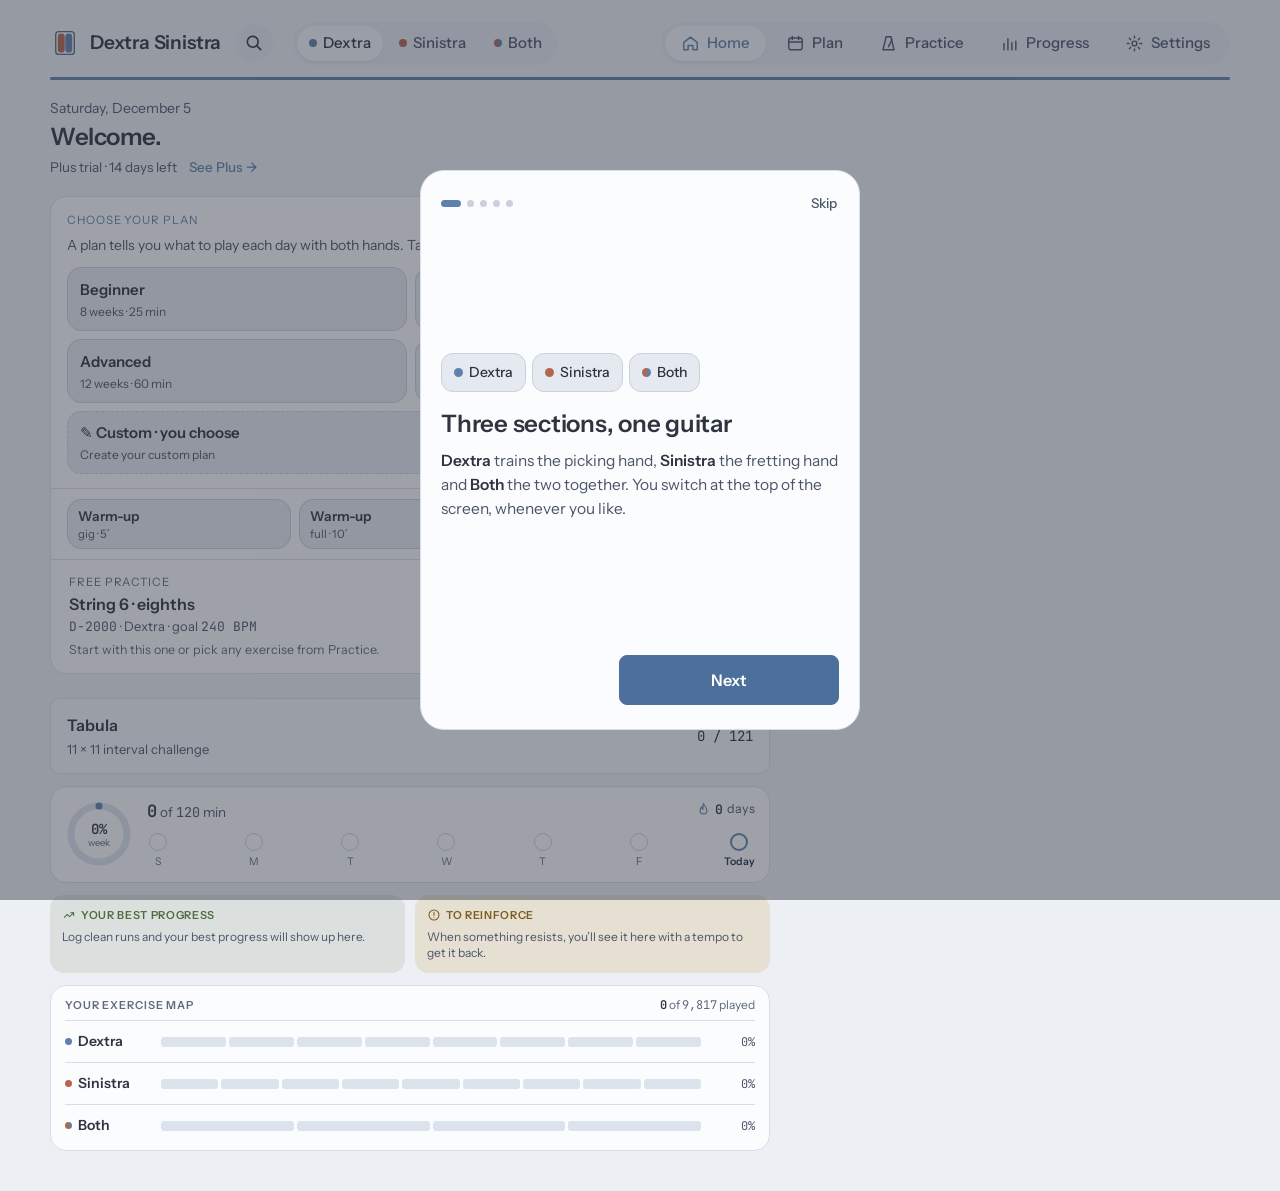
==== app/index.html @ 46e1a183 "Versión 2.7: web con portada en la raíz y la app en /app - Portada en español (/) e inglés (/en): ej" ====
<!doctype html>
<html lang="es">
<head>
<meta charset="utf-8">
<meta name="viewport" content="width=device-width,initial-scale=1,viewport-fit=cover">
<meta name="description" content="Ejercicios de mano derecha, mano izquierda y ambas manos, con metrónomo, reloj y registro de progreso.">
<meta name="theme-color" content="#ECEFF4" media="(prefers-color-scheme: light)">
<meta name="theme-color" content="#2E3440" media="(prefers-color-scheme: dark)">
<meta name="apple-mobile-web-app-capable" content="yes">
<meta name="mobile-web-app-capable" content="yes">
<meta name="apple-mobile-web-app-status-bar-style" content="default">
<meta name="apple-mobile-web-app-title" content="Dextra Sinistra">
<link rel="manifest" href="/manifest.webmanifest">
<link rel="icon" href="/icons/favicon-32.png" sizes="32x32">
<link rel="icon" href="/icons/icon.svg" type="image/svg+xml">
<link rel="apple-touch-icon" href="/icons/apple-touch-icon.png">
<script>document.documentElement.classList.add("boot");setTimeout(function(){document.documentElement.classList.remove("boot")},8000);</script>
<style>[hidden]{display:none!important}html,body{margin:0}
/* mientras arranca la app solo se ve el icono: así no aparece un instante la pantalla sin montar */
html.boot body{visibility:hidden}
html.boot::after{content:"";position:fixed;inset:0;z-index:9999;background:#ECEFF4 url(/icons/icon-192.png) center/84px no-repeat}
@media (prefers-color-scheme: dark){html.boot::after{background-color:#2E3440}}
@media (display-mode: standalone){ header.top, .standbar{padding-top:max(10px, env(safe-area-inset-top))} body{overscroll-behavior-y:none} }</style>
<script id="langgo">try{var l=JSON.parse(localStorage.getItem("dys-lang")||"null");if(l==="en"||(!l&&/^en\b/i.test(navigator.language||"")))location.replace("en.html");}catch(e){}</script>
<title>Dextra Sinistra</title>
<link rel="preconnect" href="https://fonts.googleapis.com">
<link rel="stylesheet" href="https://fonts.googleapis.com/css2?family=Instrument+Sans:wght@400;500;600&family=JetBrains+Mono:wght@400;500&display=swap" media="print" onload="this.media=&#39;all&#39;">
<style>
/* Layout: inicio con la elección del día; después biblioteca + atril de la mano elegida. Nord: el acento lo pone la mano (azul Dextra, naranja Sinistra); claro u oscuro sigue al sistema. */
:root{
  --bg:#ECEFF4; --surface:#E5E9F0; --raise:#F4F6F9; --line:#D8DEE9; --line2:#C9D1DE;
  --fg:#2E3440; --muted:#4C566A; --faint:#7A8599;
  --acc-d:#5E81AC; --acc-s:#B4664D; --accent:var(--acc-d); --frost:#88C0D0; --teal:#8FBCBB;
  --green:#7F9A6A; --yellow:#C9A54B; --red:#BF616A; --orange:#C27657; --purple:#9C7A98;
  --hl-d:rgba(94,129,172,.16); --hl-s:rgba(180,102,77,.14); --hl:var(--hl-d);
  --f-ui:"Instrument Sans", system-ui, -apple-system, "Segoe UI", sans-serif;
  --f-mono:"JetBrains Mono", ui-monospace, "SF Mono", Menlo, monospace;
  --r:10px;
}
@media (prefers-color-scheme: dark){:root:not([data-theme="light"]){
  --bg:#2E3440; --surface:#3B4252; --raise:#353C4A; --line:#434C5E; --line2:#4C566A;
  --fg:#ECEFF4; --muted:#D8DEE9; --faint:#9AA5B8;
  --acc-d:#88C0D0; --acc-s:#D08770; --accent:var(--acc-d); --frost:#88C0D0; --teal:#8FBCBB;
  --green:#A3BE8C; --yellow:#EBCB8B; --red:#BF616A; --orange:#D08770; --purple:#B48EAD;
  --hl-d:rgba(136,192,208,.16); --hl-s:rgba(208,135,112,.18); --hl:var(--hl-d); color-scheme:dark }}
:root[data-theme="dark"]{
  --bg:#2E3440; --surface:#3B4252; --raise:#353C4A; --line:#434C5E; --line2:#4C566A;
  --fg:#ECEFF4; --muted:#D8DEE9; --faint:#9AA5B8;
  --acc-d:#88C0D0; --acc-s:#D08770; --accent:var(--acc-d); --frost:#88C0D0; --teal:#8FBCBB;
  --green:#A3BE8C; --yellow:#EBCB8B; --red:#BF616A; --orange:#D08770; --purple:#B48EAD;
  --hl-d:rgba(136,192,208,.16); --hl-s:rgba(208,135,112,.18); --hl:var(--hl-d); color-scheme:dark }
body[data-hand="S"]{--accent:var(--acc-s); --hl:var(--hl-s)}

*{box-sizing:border-box}
[hidden]{display:none!important}
body{background:var(--bg);color:var(--fg);font-family:var(--f-ui);font-size:15px;line-height:1.5;padding-inline:16px;padding-block:0 40px}
button,input,select{font:inherit;color:inherit}
button{cursor:pointer}
:focus-visible{outline:2px solid var(--accent);outline-offset:2px}
.mono{font-family:var(--f-mono);font-variant-numeric:tabular-nums}
.wrap{max-width:1180px;margin:0 auto}

header.top{display:flex;align-items:center;gap:20px;padding-block:22px 18px;flex-wrap:wrap}
.brand{display:flex;align-items:baseline;gap:10px}
.brand h1{font-size:22px;font-weight:600;letter-spacing:-.01em;margin:0}
.brand span{color:var(--faint);font-size:13px}
nav.views{margin-left:auto;display:flex;gap:4px;background:var(--surface);padding:4px;border-radius:999px}
nav.views button{border:0;background:transparent;padding:6px 16px;border-radius:999px;color:var(--muted);font-weight:500}
nav.views button[aria-pressed="true"]{background:var(--raise);color:var(--fg);box-shadow:0 1px 2px rgba(46,52,64,.08)}

.grid{display:grid;grid-template-columns:minmax(0,370px) minmax(0,1fr);gap:24px;align-items:start}
@media (max-width:860px){.grid{grid-template-columns:minmax(0,1fr)}}

/* Biblioteca */
.lib{display:flex;flex-direction:column;gap:12px;min-width:0}
.branches{display:flex;flex-wrap:wrap;gap:6px}
.chip{border:1px solid var(--line);background:transparent;border-radius:999px;padding:4px 11px;font-size:13px;color:var(--muted);display:inline-flex;align-items:center;gap:6px}
.chip[aria-pressed="true"]{background:var(--fg);color:var(--bg);border-color:var(--fg)}
.dot{width:7px;height:7px;border-radius:50%;display:inline-block;flex:none}
.subs{display:flex;flex-wrap:wrap;gap:6px}
.subs .chip{font-size:12px;padding:2px 9px}
.searchrow{display:flex;gap:8px}
.searchrow input,.searchrow select{flex:1;min-width:0;background:var(--raise);border:1px solid var(--line);border-radius:8px;padding:7px 10px;font-size:14px}
.searchrow select{flex:0 0 auto}
.count{font-size:12px;color:var(--faint)}
.list{display:flex;flex-direction:column;border-top:1px solid var(--line);max-height:640px;overflow:auto}
@media (max-width:860px){.list{max-height:360px}}
.item{display:grid;grid-template-columns:10px minmax(0,1fr) auto;gap:10px;align-items:center;padding:9px 6px;border:0;border-bottom:1px solid var(--line);background:transparent;text-align:left;width:100%}
.item:hover{background:var(--surface)}
.item[aria-current="true"]{background:var(--hl)}
.item .nm{font-size:14px;font-weight:500;white-space:nowrap;overflow:hidden;text-overflow:ellipsis}
.item .meta{font-size:12px;color:var(--faint)}
.item .rt{text-align:right;font-size:12px;color:var(--faint)}
.item .rt b{display:block;color:var(--fg);font-weight:500}

/* Atril */
.stand{display:flex;flex-direction:column;gap:16px;min-width:0}
.card{background:var(--raise);border:1px solid var(--line);border-radius:var(--r);padding:20px}
.queue{display:flex;gap:6px;flex-wrap:wrap;align-items:center;font-size:12px;color:var(--muted)}
.queue .q{border:1px solid var(--line);border-radius:6px;padding:3px 8px;background:transparent;font-size:12px}
.queue .q.on{border-color:var(--accent);color:var(--fg)}
.queue .q.done{text-decoration:line-through;color:var(--faint)}
.exhead{display:flex;justify-content:space-between;gap:16px;flex-wrap:wrap}
.exhead h2{margin:0 0 2px;font-size:20px;font-weight:600;text-wrap:balance}
.eyebrow{font-size:11px;letter-spacing:.08em;text-transform:uppercase;color:var(--faint);display:flex;gap:8px;align-items:center}
.tags{display:flex;gap:6px;flex-wrap:wrap;margin-top:8px}
.tag{font-size:12px;border-radius:5px;padding:1px 7px;background:var(--surface);color:var(--muted)}
.target{text-align:right}
.target .k{font-size:11px;letter-spacing:.08em;text-transform:uppercase;color:var(--faint)}
.target .v{font-size:15px}
.tabbox{overflow-x:auto;margin-top:16px;border-top:1px solid var(--line);padding-top:12px}
.tabbox svg{display:block}
.tip{margin:14px 0 0;color:var(--muted);font-size:14px;max-width:68ch}
.legend{margin-top:8px;font-size:12px;color:var(--faint)}

.console{display:grid;grid-template-columns:minmax(0,1.3fr) minmax(0,1fr);gap:16px}
@media (max-width:620px){.console{grid-template-columns:minmax(0,1fr)}}
.bpm{display:flex;align-items:baseline;gap:8px}
.bpm .n{font-size:56px;font-weight:500;line-height:1;letter-spacing:-.03em}
.bpm .u{color:var(--faint);font-size:13px}
.nps{font-size:13px;color:var(--muted);margin-top:4px}
.steps{display:flex;gap:6px;margin-top:14px;flex-wrap:wrap}
.btn{border:1px solid var(--line2);background:var(--bg);border-radius:8px;padding:6px 12px;font-size:14px}
.btn:hover{border-color:var(--accent)}
.btn.primary{background:var(--accent);border-color:var(--accent);color:var(--bg);font-weight:600}
.btn.ghost{background:transparent}
input[type=range]{width:100%;accent-color:var(--accent);margin-top:12px}
.beats{display:flex;gap:8px;margin-top:14px}
.beats i{width:12px;height:12px;border-radius:50%;background:var(--line);transition:background .05s}
.beats i.on{background:var(--accent)}
.beats i.on.first{background:var(--orange)}
.opts{display:flex;flex-direction:column;gap:9px;font-size:14px;color:var(--muted)}
.opts label{display:flex;gap:8px;align-items:center}
.opts input[type=number]{width:56px;background:var(--bg);border:1px solid var(--line);border-radius:6px;padding:2px 6px}
.opts input[type=checkbox]{accent-color:var(--accent)}
.clock{display:flex;align-items:center;gap:16px;flex-wrap:wrap}
.clock .t{font-size:34px;letter-spacing:-.02em}
.durs{display:flex;gap:4px}
.durs button{border:1px solid var(--line);background:transparent;border-radius:6px;padding:2px 8px;font-size:13px;color:var(--muted)}
.durs button[aria-pressed="true"]{border-color:var(--accent);color:var(--fg)}
.play{display:flex;gap:10px;margin-left:auto;flex-wrap:wrap}
.play .btn{padding:9px 18px}
.bar{height:3px;background:var(--line);border-radius:2px;overflow:hidden;margin-top:12px}
.bar > div{height:100%;background:var(--accent);width:0}
.row-sep{border-top:1px solid var(--line);margin-block:16px}

/* Modal */
.modal{position:fixed;inset:0;background:rgba(46,52,64,.45);display:flex;align-items:center;justify-content:center;padding:16px;z-index:10}
.sheet{background:var(--raise);border:1px solid var(--line);border-radius:12px;padding:22px;width:100%;max-width:420px;display:flex;flex-direction:column;gap:14px}
.sheet h3{margin:0;font-size:17px}
.sheet label{font-size:13px;color:var(--muted);display:flex;flex-direction:column;gap:4px}
.sheet input[type=number],.sheet input[type=text]{background:var(--bg);border:1px solid var(--line);border-radius:8px;padding:7px 10px}
.qual{display:flex;gap:6px}
.qual button{flex:1;border:1px solid var(--line);background:transparent;border-radius:8px;padding:8px 4px;font-size:13px}
.qual button[aria-pressed="true"]{border-color:var(--accent);background:var(--hl);color:var(--fg)}
.sheet .acts{display:flex;justify-content:flex-end;gap:8px}

/* Progreso */
.stats{display:grid;grid-template-columns:repeat(4,minmax(0,1fr));gap:16px}
@media (max-width:700px){.stats{grid-template-columns:repeat(2,minmax(0,1fr))}}
.stat .k{font-size:11px;letter-spacing:.08em;text-transform:uppercase;color:var(--faint)}
.stat .v{font-size:30px;font-weight:500;letter-spacing:-.02em}
.stat .s{font-size:12px;color:var(--faint)}
.prog{display:grid;grid-template-columns:minmax(0,1.5fr) minmax(0,1fr);gap:16px;margin-top:16px}
@media (max-width:860px){.prog{grid-template-columns:minmax(0,1fr)}}
.card h3{margin:0 0 12px;font-size:14px;font-weight:600}
.branchbars{display:flex;flex-direction:column;gap:10px}
.bb{display:grid;grid-template-columns:minmax(0,190px) minmax(0,1fr) 54px;gap:10px;align-items:center;font-size:13px}
.bb .tr{height:8px;background:var(--surface);border-radius:4px;overflow:hidden}
.bb .tr div{height:100%}
table{width:100%;border-collapse:collapse;font-size:13px}
th{font-weight:500;color:var(--faint);text-align:left;font-size:11px;letter-spacing:.06em;text-transform:uppercase;padding:6px 8px;border-bottom:1px solid var(--line)}
td{padding:7px 8px;border-bottom:1px solid var(--line);vertical-align:middle}
td.num,th.num{text-align:right}
.pbar{height:5px;background:var(--surface);border-radius:3px;overflow:hidden;min-width:60px}
.pbar div{height:100%;background:var(--accent)}
.tablewrap{overflow-x:auto}
.empty{color:var(--faint);font-size:14px;padding:12px 0}
.linkbtn{border:0;background:transparent;color:var(--accent);padding:0;font-size:13px}
.del{border:0;background:transparent;color:var(--faint);font-size:12px}
.del.arm{color:var(--red)}
.qdot{display:inline-block;width:8px;height:8px;border-radius:50%;margin-right:6px}
.foot{margin-top:28px;font-size:12px;color:var(--faint)}
.tpls{display:grid;grid-template-columns:repeat(4,minmax(0,1fr));gap:14px}
@media (max-width:980px){.tpls{grid-template-columns:repeat(2,minmax(0,1fr))}}
@media (max-width:560px){.tpls{grid-template-columns:minmax(0,1fr)}}
.tpl{background:var(--raise);border:1px solid var(--line);border-radius:var(--r);padding:18px;display:flex;flex-direction:column;gap:8px}
.tpl.on{border-color:var(--accent);box-shadow:0 0 0 1px var(--accent) inset}
.tpl h3{margin:0;font-size:18px;font-weight:600}
.tpl p{margin:0;font-size:13px;color:var(--muted)}
.tpl .btn{margin-top:auto;align-self:flex-start}
.tpl .btn[disabled]{opacity:.7;cursor:default}
.planhead{display:flex;justify-content:space-between;gap:16px;flex-wrap:wrap;align-items:flex-end}
.planhead h2{margin:2px 0 0;font-size:22px;font-weight:600}
.badge{font-size:11px;letter-spacing:.06em;text-transform:uppercase;border-radius:5px;padding:2px 7px;background:var(--surface);color:var(--muted)}
.badge.deload{background:var(--hl);color:var(--fg)}
.sess{display:flex;flex-direction:column;margin-top:14px;border-top:1px solid var(--line)}
.sess .row{display:grid;grid-template-columns:10px minmax(0,1fr) auto auto;gap:12px;align-items:center;padding:8px 2px;border-bottom:1px solid var(--line);font-size:14px}
.sess .row .tm{font-size:12px;color:var(--faint);white-space:nowrap}
.acts2{display:flex;gap:8px;flex-wrap:wrap;margin-top:16px}
.rules{margin:0;padding-left:18px;color:var(--muted);font-size:14px;display:flex;flex-direction:column;gap:6px;max-width:75ch}
.phases{display:grid;grid-template-columns:repeat(3,minmax(0,1fr));gap:14px;margin-top:16px}
@media (max-width:900px){.phases{grid-template-columns:minmax(0,1fr)}}
.phase h3{margin:0;font-size:15px}
.phase .wk{font-size:12px;color:var(--faint)}
.phase p{font-size:13px;color:var(--muted);margin:6px 0 10px}
.phase .day{font-size:12px;font-weight:600;margin-top:10px;color:var(--fg)}
.phase ul{margin:4px 0 0;padding-left:16px;font-size:12px;color:var(--muted);display:flex;flex-direction:column;gap:2px}
.phase.cur{border-color:var(--accent)}
@media (prefers-reduced-motion: reduce){*{transition:none!important}}

.handline{height:3px;border-radius:2px;background:var(--acc-d);margin-top:-6px;margin-bottom:18px}
body[data-hand="S"] .handline{background:var(--acc-s)}
body[data-hand="A"] .handline{background:linear-gradient(90deg,var(--acc-s) 0 50%,var(--acc-d) 50% 100%)}
.handseg{display:flex;gap:4px;background:var(--surface);padding:4px;border-radius:999px}
.handseg button{border:0;background:transparent;padding:6px 12px;border-radius:999px;color:var(--muted);font-weight:500;display:inline-flex;align-items:center;gap:6px}
.handseg button[aria-pressed="true"]{background:var(--raise);color:var(--fg);box-shadow:0 1px 2px rgba(46,52,64,.08)}
.handseg .dot{width:8px;height:8px}
.curhand{display:flex;align-items:baseline;gap:10px;margin-bottom:12px}
.curhand b{font-size:18px;font-weight:600}
.curhand span{color:var(--faint);font-size:13px}
.tag.link{border:0;cursor:pointer;background:var(--hl);color:var(--fg);font:inherit;font-size:12px}
.tag.link:hover{outline:1px solid var(--accent)}
/* Inicio */
#home{display:flex;flex-direction:column;gap:22px;max-width:980px}
.hello h2{margin:4px 0 0;font-size:32px;font-weight:600;letter-spacing:-.02em;text-wrap:balance}
.hello .eyebrow{text-transform:none;letter-spacing:.02em;font-size:13px}
#continue{background:var(--raise);border:1px solid var(--line);border-radius:14px;padding:22px 24px;display:flex;align-items:center;justify-content:space-between;gap:20px;flex-wrap:wrap}
#continue h3{margin:4px 0 4px;font-size:20px;font-weight:600}
#continue p{margin:0;color:var(--muted);font-size:14px;max-width:60ch}
.btn.big{padding:12px 26px;font-size:16px}
.hands{display:grid;grid-template-columns:repeat(3,minmax(0,1fr));gap:16px}
@media (max-width:760px){.hands{grid-template-columns:minmax(0,1fr)}}
.handcard{border:1px solid var(--line);border-radius:14px;overflow:hidden;padding:0;background:var(--raise);text-align:left;display:flex;flex-direction:column;cursor:pointer;color:var(--fg)}
.handcard:hover{border-color:var(--line2);transform:translateY(-1px)}
.handcard .face{height:150px;display:flex;align-items:center;justify-content:center}
.handcard .face.d{background:#ECEFF4}
.handcard .face.s{background:#2E3440}
.handcard .face.a{background:linear-gradient(90deg,#2E3440 0 50%,#ECEFF4 50% 100%)}
.handcard .txt{padding:14px 16px;display:flex;flex-direction:column;gap:2px}
.handcard .txt b{font-size:19px;font-weight:600}
.handcard .txt span{font-size:13px;color:var(--muted)}
.handcard .txt .n{color:var(--faint);font-size:12px;margin-top:4px}
#homeStats{display:flex;gap:22px;flex-wrap:wrap;font-size:14px;color:var(--muted)}
#homeStats b{color:var(--fg);font-weight:500}
#homeStats i{display:inline-block;width:8px;height:8px;border-radius:50%;margin-right:4px}
.planhands{display:flex;gap:8px;flex-wrap:wrap;margin-bottom:16px}
@media (prefers-reduced-motion: reduce){.handcard:hover{transform:none}}
.exhead > div:first-child{min-width:0;flex:1 1 320px}
.eyebrow .mono{white-space:nowrap}
@media (max-width:620px){
  body{padding-bottom:calc(76px + env(safe-area-inset-bottom, 0px))}
  header.top{padding-block:14px 12px;gap:12px}
  .brand h1{font-size:19px}
  .handseg{width:100%;justify-content:space-between}
  .handseg button{flex:1;justify-content:center;padding:7px 6px}
  nav.views{position:fixed;left:0;right:0;bottom:0;margin:0;border-radius:0;z-index:5;justify-content:space-around;padding:6px 8px calc(6px + env(safe-area-inset-bottom, 0px));background:var(--surface);border-top:1px solid var(--line)}
  nav.views button{flex:1;padding:10px 4px;font-size:14px}
  .handline{margin-top:0;margin-bottom:14px}
  .hello h2{font-size:26px}
  #continue{padding:18px}
  #continue .btn.big{width:100%}
  .hands{gap:10px}
  .handcard{flex-direction:row;align-items:stretch}
  .handcard .face{height:auto;width:96px;flex:0 0 96px}
  .handcard .face svg{width:68px;height:68px}
  .handcard .txt{padding:12px 14px;justify-content:center}
  .handcard .txt b{font-size:17px}
  .exhead{flex-direction:column;gap:10px}
  .exhead > div:first-child{flex:none}
  .target{text-align:left;display:grid;grid-template-columns:auto 1fr;column-gap:12px;align-items:baseline}
  .target .k{margin-top:0!important}
  .exhead h2{font-size:19px}
  .card{padding:16px}
  .modal{align-items:flex-end;padding-bottom:calc(16px + env(safe-area-inset-bottom, 0px))}
}

/* ===== Diseño móvil (lienzo «Dextra & Sinistra · App móvil») ===== */
:root{ --card:#FBFCFD; --r2:20px }
@media (prefers-color-scheme: dark){:root:not([data-theme="light"]){ --card:#3B4252 }}
:root[data-theme="dark"]{ --card:#3B4252 }
.card{background:var(--card);border-radius:var(--r2)}
.brand{display:flex;align-items:center;gap:10px}
.brand h1{font-size:19px;font-weight:600;letter-spacing:-.01em}
.brand h1 span{font-weight:600;color:var(--fg)}
nav.views button{display:inline-flex;align-items:center;gap:7px}
nav.views svg{width:19px;height:19px;fill:none;stroke:currentColor;stroke-width:1.8;stroke-linecap:round;stroke-linejoin:round}
nav.views button[aria-pressed="true"]{color:var(--accent)}
.iconbtn{width:44px;height:44px;border-radius:22px;border:0;background:var(--surface);display:inline-flex;align-items:center;justify-content:center;flex:none;color:var(--fg)}
.iconbtn svg{width:20px;height:20px;fill:none;stroke:currentColor;stroke-width:2;stroke-linecap:round;stroke-linejoin:round}
.onlym{display:none}
.sect{font-size:12px;font-weight:500;letter-spacing:.08em;text-transform:uppercase;color:var(--muted);margin:18px 0 10px}
.foot{font-size:12px;color:var(--faint)}

/* Inicio */
#home{max-width:720px;gap:18px}
.hello .date{font-size:14px;color:var(--muted)}
.hello h2{font-size:31px}
.contcard{background:var(--card);border:1px solid var(--line);border-radius:22px;padding:20px;display:flex;flex-direction:column;gap:14px}
.contcard .row1{display:flex;justify-content:space-between;align-items:center;font-size:13px;color:var(--muted)}
.contcard .row1 b{font-weight:500;display:flex;align-items:center;gap:8px}
.contcard .row1 b i{width:8px;height:8px;border-radius:4px;background:var(--accent);display:inline-block}
.contcard h3{margin:0;font-size:24px;font-weight:600;letter-spacing:-.015em}
.contcard p{margin:2px 0 0;color:var(--muted);font-size:15px}
.wdots{display:grid;grid-template-columns:repeat(5,minmax(0,1fr));gap:8px}
.wdots div{display:flex;flex-direction:column;align-items:center;gap:6px;font-size:12px;color:var(--faint)}
.wdots span{width:30px;height:30px;border-radius:15px;background:var(--surface);display:flex;align-items:center;justify-content:center;box-sizing:border-box}
.wdots .done span{background:var(--accent)}
.wdots .done span svg{width:14px;height:14px;fill:none;stroke:var(--bg);stroke-width:3;stroke-linecap:round;stroke-linejoin:round}
.wdots .today span{border:2px solid var(--accent);background:var(--hl)}
.wdots .today{color:var(--fg);font-weight:600}
.bigbtn{height:54px;border-radius:16px;border:0;background:var(--accent);color:var(--bg);font-size:17px;font-weight:600;display:flex;align-items:center;justify-content:center;gap:10px;width:100%}
.bigbtn svg{width:16px;height:16px;fill:currentColor}
.hands{grid-template-columns:repeat(3,minmax(0,1fr));gap:10px}
.handcard{border-radius:18px;background:var(--card)}
.handcard .face{height:96px}
.handcard .face svg{width:62px;height:62px}
.handcard .txt{padding:10px 12px 12px;gap:1px}
.handcard .txt b{font-size:15px}
.handcard .txt span{font-size:12px}
.handcard .txt small{font-size:11px;color:var(--faint);margin-top:4px}
.statstrip{display:grid;grid-template-columns:repeat(3,minmax(0,1fr));background:var(--surface);border-radius:18px;padding:14px 4px}
.statstrip div{display:flex;flex-direction:column;align-items:center;gap:2px;text-align:center}
.statstrip div + div{border-left:1px solid var(--line)}
.statstrip b{font-family:var(--f-mono);font-size:20px;font-weight:500}
.statstrip span{font-size:12px;color:var(--muted)}

/* Atril */
.standbar{display:flex;align-items:center;gap:12px;min-height:44px}
.standmid{flex:1;min-width:0}
.standlabel{display:flex;align-items:center;gap:8px;font-size:14px;color:var(--muted)}
.standlabel i{width:8px;height:8px;border-radius:4px;background:var(--accent);display:inline-block}
.queue{display:flex;flex-direction:column;gap:6px}
.queue .qtop{display:flex;justify-content:space-between;gap:8px;font-size:13px;color:var(--muted)}
.queue .qtop .mono{flex:none}
.queue .segs{display:flex;gap:4px}
.queue .segs button{flex:1;height:6px;border:0;border-radius:3px;background:var(--line);padding:0}
.queue .segs button.done{background:var(--accent)}
.queue .segs button.on{background:var(--accent);opacity:.5}
.queue .qnote{font-size:13px;color:var(--fg)}
.queue .linkbtn{font-size:12px;align-self:flex-start}
.excard{display:flex;flex-direction:column;gap:10px}
.excard h2{margin:0;font-size:24px;font-weight:600;letter-spacing:-.02em;line-height:1.15;text-wrap:balance}
.excard .tabbox{margin:4px -4px 0;border-top:0;padding-top:0}
.excard .tip{margin:0}
.target2{display:flex;gap:18px;flex-wrap:wrap;font-size:13px;color:var(--muted)}
.target2 b{color:var(--fg);font-weight:500;margin-left:4px}
.legendd summary,.mset summary{cursor:pointer;font-size:13px;color:var(--muted);list-style:none;display:flex;align-items:center;gap:6px}
.legendd summary::before,.mset summary::before{content:"+";font-family:var(--f-mono);width:18px;height:18px;border-radius:9px;background:var(--surface);display:inline-flex;align-items:center;justify-content:center;font-size:12px}
.legendd[open] summary::before,.mset[open] summary::before{content:"−"}
.legendd .legend{margin-top:8px}
.console2{display:flex;flex-direction:column;gap:12px;border-radius:24px}
.bpmrow{display:flex;align-items:center;justify-content:space-between;margin:0}
.rbtn{width:56px;height:56px;border-radius:28px;border:1px solid var(--line2);background:var(--bg);font-size:24px;color:var(--fg)}
.rbtn.s{width:44px;height:44px;border-radius:22px;font-size:20px}
.rbtn:active{transform:scale(.96)}
.bpmc{display:flex;flex-direction:column;align-items:center}
.bpmc .n{font-size:72px;font-weight:500;letter-spacing:-.04em;line-height:1}
.bpmc .u{font-size:13px;color:var(--muted);margin-top:4px}
.console2 input[type=range]{margin:0}
.console2 .beats{justify-content:center;gap:12px;margin:0}
.console2 .beats i{width:14px;height:14px}
.clockrow{display:flex;justify-content:space-between;align-items:baseline;gap:10px}
.clockrow .t{font-size:22px}
.clockrow .nps{font-size:12px;color:var(--muted);margin:0;text-align:right}
.console2 .bar{margin:0;height:6px;border-radius:3px}
.console2 .durs{justify-content:center}
.actions{display:flex;align-items:center;justify-content:space-between;gap:10px}
.pill{height:48px;padding:0 18px;border-radius:24px;border:1px solid var(--line2);background:var(--bg);font-size:15px;font-weight:500;color:var(--fg);min-width:96px}
.playbig{width:76px;height:76px;border-radius:38px;border:0;background:var(--accent);display:flex;align-items:center;justify-content:center;flex:none}
.playbig svg{width:26px;height:26px;fill:var(--bg)}
.mset .opts{margin-top:10px}
.mset .jump{display:flex;align-items:center;gap:8px;margin:0}
.mset .jump span{margin-right:auto}
.mset input[type=range]{width:140px}

/* Hoja de registro */
.modal{align-items:flex-end;padding:0}
.sheet{max-width:520px;border-radius:28px 28px 0 0;padding:10px 20px calc(24px + env(safe-area-inset-bottom, 0px));gap:14px;background:var(--card)}
@media (min-width:700px){.modal{align-items:center;padding:16px}.sheet{border-radius:24px}}
.sheet .grab{width:40px;height:5px;border-radius:3px;background:var(--line2);align-self:center}
.sheet h3{font-size:24px;font-weight:600;letter-spacing:-.02em}
.msub{font-size:14px;color:var(--muted);margin-top:2px}
.sheet .qual{flex-direction:column;gap:10px}
.sheet .qual button{min-height:62px;border-radius:16px;border:1px solid var(--line);background:var(--bg);display:flex;align-items:center;gap:14px;padding:0 16px;text-align:left;color:var(--fg)}
.sheet .qual button i{width:14px;height:14px;border-radius:7px;flex:none}
.sheet .qual button span{display:flex;flex-direction:column;gap:2px}
.sheet .qual button b{font-size:16px;font-weight:600}
.sheet .qual button small{font-size:13px;color:var(--muted)}
.sheet .qual button[aria-pressed="true"]{border:2px solid var(--accent);background:var(--hl);padding:0 15px}
.bpmstep{display:flex;align-items:center;justify-content:space-between}
.bpmstep label{font-size:15px;font-weight:500;color:var(--fg)}
.bpmstep div{display:flex;align-items:center;gap:6px}
.bpmstep input{width:70px;height:44px;border:0;background:transparent;text-align:center;font-family:var(--f-mono);font-size:24px;font-weight:500;color:var(--fg)}
.mrow label,.mnote{font-size:15px;font-weight:500;color:var(--fg);display:flex;flex-direction:column;gap:6px}
.mrow label{flex-direction:row;align-items:center;justify-content:space-between}
.mrow input{width:90px;height:40px;border-radius:12px;border:1px solid var(--line2);background:var(--bg);text-align:center;font-family:var(--f-mono)}
.mnote span{color:var(--faint);font-weight:400}
.mnote input{height:48px;border-radius:14px;border:1px solid var(--line2);background:var(--bg);padding:0 14px}
.sheet .acts .btn.big{flex:1;height:52px;border-radius:16px}
.sheet .acts .btn.ghost{height:52px;border-radius:16px}

/* Plan */
.planhands .chip{height:40px;padding:0 14px;font-size:14px}
#planBody .card:first-child{border-radius:var(--r2)}
.sess{border-top:0;margin-top:12px;background:var(--bg);border-radius:16px;overflow:hidden;border:1px solid var(--line)}
.sess .row{grid-template-columns:10px minmax(0,1fr) auto 36px;padding:10px 14px;border-bottom:1px solid var(--line)}
.sess .row:last-child{border-bottom:0}
.sess .row .tm{font-size:11px;padding:2px 7px;border-radius:6px;background:var(--surface);color:var(--muted)}
.sess .row .tm.mono{background:transparent;padding:0;text-align:right;font-size:12px}
.tpl{border-radius:var(--r2);background:var(--card)}

/* Progreso */
.phead{display:flex;align-items:center;justify-content:space-between;margin-bottom:14px}
.phead h2{margin:0;font-size:28px;font-weight:600;letter-spacing:-.02em}
.chipq{font-size:13px;color:var(--muted);background:var(--surface);padding:7px 12px;border-radius:16px}
#progress > .card{margin-top:14px}
#progress > .sect + .card{margin-top:0}
.chead{display:flex;justify-content:space-between;align-items:baseline;gap:10px;flex-wrap:wrap;margin-bottom:8px}
.chead h3{margin:0}
.ckey{display:flex;gap:12px;font-size:12px;color:var(--muted)}
.ckey span{display:flex;align-items:center;gap:5px}
.ckey i{width:8px;height:8px;border-radius:2px;display:inline-block}
.goal{padding:10px 0;border-bottom:1px solid var(--line);display:flex;flex-direction:column;gap:7px}
.goal:last-child{border-bottom:0}
.goal .gt{display:flex;justify-content:space-between;gap:10px;font-size:14px}
.goal .gt > span:first-child{white-space:nowrap;overflow:hidden;text-overflow:ellipsis;min-width:0}
.goal .gt button{border:0;background:transparent;padding:0;color:var(--fg);font:inherit;cursor:pointer;text-align:left}
.goal .gt .mono{flex:none;font-size:13px}
.goal .gb{height:6px;border-radius:3px;background:var(--surface);overflow:hidden}
.goal .gb div{height:6px}

/* Móvil */
@media (max-width:860px){
  .grid{grid-template-columns:minmax(0,1fr)}
  .onlym{display:inline-flex}
  .lib{display:none}
  body.libopen .lib{display:flex}
  body.libopen .stand{display:none}
  .libhead{display:flex;align-items:center;justify-content:space-between}
  .list{max-height:none}
}
@media (max-width:760px){
  body{padding-bottom:calc(84px + env(safe-area-inset-bottom, 0px))}
  header.top{padding-block:14px 10px;gap:12px}
  .handseg{width:100%;justify-content:space-between}
  .handseg button{flex:1;justify-content:center;padding:7px 6px}
  nav.views{position:fixed;left:0;right:0;bottom:0;margin:0;border-radius:0;z-index:5;display:grid;grid-template-columns:repeat(5,minmax(0,1fr));padding:6px 4px calc(8px + env(safe-area-inset-bottom, 0px));background:var(--surface);border-top:1px solid var(--line);gap:0}
  nav.views button{flex-direction:column;gap:3px;padding:6px 2px;font-size:11px;background:transparent!important;box-shadow:none!important}
  nav.views svg{width:24px;height:24px}
  .handline{margin-top:0;margin-bottom:14px}
  .hello h2{font-size:28px}
  body.practicing header.top .brand,body.practicing header.top .handseg,body.practicing .handline{display:none}
  body.practicing header.top{padding:0;min-height:0}
  body.practicing{padding-top:12px}
  .handcard{flex-direction:column}
  .handcard .face{width:auto;height:92px}
  .card{padding:16px}
  .excard h2{font-size:22px}
}
@media (max-width:420px){ .pill{min-width:84px;padding:0 14px} }
/* especificidad sobre el CSS heredado */
#continue.contcard{flex-direction:column;align-items:stretch;justify-content:flex-start;flex-wrap:nowrap;gap:14px;padding:20px;border-radius:22px;background:var(--card)}
#continue.contcard h3{font-size:24px;margin:0}
header .brand h1 span{font-size:inherit;letter-spacing:inherit;color:var(--fg);font-weight:600}
/* Tarjetas de mano: texto centrado */
.handcard .txt{align-items:center;text-align:center}
.handcard .txt small{display:block;font-size:11px;line-height:1.35;letter-spacing:-.01em}
#home .sect{text-align:center}
#homeStats.statstrip, #stats.statstrip{display:grid;grid-template-columns:repeat(3,minmax(0,1fr));gap:0;flex-wrap:nowrap;color:var(--fg);font-size:inherit}
#homeStats.statstrip > div, #stats.statstrip > div{display:flex;flex-direction:column;align-items:center;justify-content:center;text-align:center;gap:2px;padding:0 4px}
/* Escuchar el patrón */
.listenrow{display:flex;align-items:center;gap:10px;flex-wrap:wrap;margin:10px 0 2px}
.listen{display:inline-flex;align-items:center;gap:7px;border:1px solid var(--line2);background:transparent;color:var(--fg);border-radius:999px;padding:7px 14px 7px 11px;font:inherit;font-size:14px;font-weight:500;cursor:pointer}
.listen svg{width:18px;height:18px;fill:none;stroke:var(--accent);stroke-width:1.8;stroke-linecap:round;stroke-linejoin:round}
.listen[aria-pressed="true"]{background:var(--hl);border-color:var(--accent)}
.listen:focus-visible{outline:2px solid var(--accent);outline-offset:2px}
#listenHint{color:var(--faint);font-size:12px}
.listenrow .lnote{flex-basis:100%;color:var(--faint);font-size:12px;line-height:1.35}

/* Barra inferior siempre visible: la flecha de volver sobra */
#backHome{display:none!important}
:root[data-theme="dark"]{--card:#3B4252}
:root[data-theme="light"]{color-scheme:light}
/* Ajustes */
#settings{display:flex;flex-direction:column;gap:12px;max-width:720px}
#settings[hidden]{display:none}
.setcard{display:flex;flex-direction:column;gap:0;padding:6px 16px}
.setrow{display:flex;align-items:center;justify-content:space-between;gap:14px;padding:12px 0;border-bottom:1px solid var(--line)}
.setcard > .setrow:last-child{border-bottom:0}
.setrow > div:first-child{display:flex;flex-direction:column;gap:2px;min-width:0}
.setrow b{font-weight:500;font-size:15px}
.setrow small{color:var(--faint);font-size:12.5px;line-height:1.35}
.seg{display:flex;gap:3px;background:var(--surface);padding:3px;border-radius:999px;flex:none}
.seg button{border:0;background:transparent;color:var(--muted);font:inherit;font-size:13px;padding:6px 11px;border-radius:999px;cursor:pointer}
.seg button[aria-pressed="true"]{background:var(--raise);color:var(--fg);box-shadow:0 1px 2px rgba(46,52,64,.1)}
.seg button:disabled{opacity:.45;cursor:not-allowed}
#prefDur button{padding:6px 8px}
.sw{appearance:none;-webkit-appearance:none;width:44px;height:26px;border-radius:13px;background:var(--line2);position:relative;flex:none;cursor:pointer;transition:background .15s;margin:0}
.sw::after{content:"";position:absolute;top:3px;left:3px;width:20px;height:20px;border-radius:50%;background:#fff;box-shadow:0 1px 2px rgba(46,52,64,.25);transition:transform .15s}
.sw:checked{background:var(--accent)}
.sw:checked::after{transform:translateX(18px)}
.sw:focus-visible{outline:2px solid var(--accent);outline-offset:2px}
.setp{margin:12px 0 4px;color:var(--muted);font-size:14px;line-height:1.5}
.setp.small{font-size:13px;color:var(--fg);min-height:1px;margin:6px 0}
.setbtns{display:flex;gap:8px;flex-wrap:wrap;margin:8px 0 4px}
.setbtns .btn{flex:1;text-align:center;cursor:pointer}
.btn.danger{background:transparent;color:var(--red);border:1px solid color-mix(in srgb, var(--red) 45%, transparent);margin:6px 0 12px}
.about .abouthead{display:flex;align-items:center;gap:12px;padding:12px 0 2px}
.about .abouthead svg{width:48px;height:48px;flex:none}
.about .abouthead b{font-size:17px;font-weight:600;display:block}
.about .abouthead small{color:var(--faint);font-size:12px}
details.legal{border-top:1px solid var(--line)}
.setcard details.legal:first-child{border-top:0}
details.legal summary{list-style:none;cursor:pointer;padding:13px 0;font-weight:500;font-size:15px;display:flex;justify-content:space-between;align-items:center}
details.legal summary::-webkit-details-marker{display:none}
details.legal summary::after{content:"+";color:var(--faint);font-family:var(--f-mono);font-size:16px}
details.legal[open] summary::after{content:"−"}
details.legal > div{padding:0 0 12px;color:var(--muted);font-size:14px;line-height:1.55}
details.legal p{margin:0 0 8px}
details.legal b{color:var(--fg);font-weight:500}
.todo{background:color-mix(in srgb, var(--yellow) 22%, transparent);color:var(--fg);border-radius:4px;padding:0 4px}
#settings .foot{text-align:center}
.seg button[aria-pressed="true"]{outline:1px solid var(--line2)}
body.insettings header.top .handseg, body.insettings .handline{display:none}
/* Filas de sesión del plan: tempo debajo del nombre en móvil */
@media (max-width:560px){
  .sess .row{grid-template-columns:10px minmax(0,1fr) 34px;row-gap:5px;align-items:start}
  .sess .row > .dot{margin-top:6px}
  .sess .row .tm:not(.mono){grid-column:2;grid-row:2;justify-self:start}
  .sess .row .tm.mono{grid-column:3;grid-row:1}
}
/* Anterior / siguiente */
.navbtn:disabled{opacity:.35;cursor:default}
.navbtn[hidden]{display:none!important}
.standlabel .pos{margin-left:auto;font-size:12px;color:var(--faint);flex:none}
.standlabel{min-width:0}
@keyframes swl{from{transform:translateX(28px);opacity:.4}to{transform:none;opacity:1}}
@keyframes swr{from{transform:translateX(-28px);opacity:.4}to{transform:none;opacity:1}}
.excard.swl{animation:swl .2s ease-out}
.excard.swr{animation:swr .2s ease-out}
.excard{touch-action:pan-y}
#tab{touch-action:pan-x pan-y}
.standlabel{flex-wrap:wrap;row-gap:1px;white-space:nowrap}
.standlabel .pos{flex-basis:100%;margin-left:16px}
/* Plus */
.plussheet{gap:12px}
.plushead{display:flex;align-items:center;gap:10px}
.plushead svg{width:22px;height:22px;fill:none;stroke:var(--accent);stroke-width:1.8;stroke-linecap:round;stroke-linejoin:round}
.plushead h3{margin:0;font-size:21px;font-weight:600}
.plusben{margin:0;padding:0 0 0 18px;display:flex;flex-direction:column;gap:6px;font-size:15px;color:var(--fg)}
.plusben li.free{color:var(--muted);font-size:14px;list-style:none;margin-left:-18px;padding-top:4px;border-top:1px solid var(--line)}
.plusbuy{display:grid;grid-template-columns:1fr 1fr;gap:8px}
.plusbuy .btn{text-align:center;text-decoration:none;display:flex;align-items:center;justify-content:center;min-height:48px}
.btn.off{opacity:.5;cursor:default}
.pnote{margin:0;color:var(--faint);font-size:12.5px}
.plusrow{display:flex;gap:8px}
.plusrow input{flex:1;min-width:0;font:inherit;font-family:var(--f-mono);font-size:13px;padding:10px 12px;border-radius:12px;border:1px solid var(--line2);background:var(--bg);color:var(--fg)}
.pmsg{margin:0;min-height:1.2em;font-size:13px;color:var(--fg)}
.locknote{display:flex;align-items:center;gap:12px;margin:12px 0 2px;padding:12px 14px;border-radius:14px;background:var(--hl);color:var(--fg)}
.locknote[hidden]{display:none}
.locknote svg,.plusbanner svg{width:20px;height:20px;flex:none;fill:none;stroke:var(--accent);stroke-width:1.8;stroke-linecap:round;stroke-linejoin:round}
.locknote > div{flex:1;min-width:0;display:flex;flex-direction:column;gap:2px}
.locknote b{font-weight:600;font-size:14px}
.locknote span{font-size:13px;color:var(--muted)}
.locknote .btn{flex:none}
#list .item.locked .nm{color:var(--muted)}
#list .item .lk svg{width:13px;height:13px;fill:none;stroke:var(--faint);stroke-width:2;stroke-linecap:round;stroke-linejoin:round;vertical-align:-1px;margin-right:4px}
.playbig.lockedplay{opacity:.55}
.plusbanner{display:flex;align-items:center;gap:14px;padding:14px 16px;border-radius:18px;background:var(--surface);border:1px solid var(--line)}
.plusbanner[hidden]{display:none}
.plusbanner > div{flex:1;min-width:0;display:flex;flex-direction:column;gap:3px}
.plusbanner b{font-weight:600;font-size:14.5px}
.plusbanner span{font-size:13px;color:var(--muted);line-height:1.4}
.plusbanner .btn{flex:none}
.plusbanner.ending{border-color:var(--accent)}
/* +1′ y reiniciar */
.durs{flex-wrap:wrap;align-items:center}
.durs .dsep{width:1px;height:20px;background:var(--line2);margin:0 4px}
.durs .clkbtn{display:inline-flex;align-items:center;justify-content:center;min-width:40px}
.durs .clkbtn svg{width:16px;height:16px;fill:none;stroke:currentColor;stroke-width:2;stroke-linecap:round;stroke-linejoin:round}
/* ===== Estructura compacta (v0.10) ===== */
.linkbtn{border:0;background:transparent;color:var(--accent);font:inherit;font-size:13.5px;font-weight:500;padding:6px 2px;cursor:pointer;display:inline-flex;align-items:center;gap:6px}
.linkbtn svg{width:17px;height:17px;fill:none;stroke:currentColor;stroke-width:1.8;stroke-linecap:round;stroke-linejoin:round}
.linkbtn:focus-visible{outline:2px solid var(--accent);outline-offset:2px;border-radius:6px}
/* Inicio */
.streakline{display:flex;justify-content:center;flex-wrap:wrap;gap:6px 16px;font-size:13.5px;color:var(--muted);margin-top:-10px}
.streakline span{display:inline-flex;align-items:center;gap:5px;white-space:nowrap}
.streakline b{color:var(--fg);font-weight:500}
.streakline svg{width:16px;height:16px;fill:none;stroke:var(--faint);stroke-width:1.7;stroke-linecap:round;stroke-linejoin:round}
.streakline .fl.on svg{stroke:var(--orange);fill:color-mix(in srgb, var(--orange) 22%, transparent)}
.plusline{display:flex;align-items:center;justify-content:center;gap:10px;flex-wrap:wrap;font-size:13.5px;color:var(--muted);margin-top:-12px}
.plusline.ending{color:var(--fg)}
.plusline[hidden]{display:none}
/* Cabecera fija */
@media (max-width:760px){
  header.top{position:sticky;top:0;z-index:4;background:var(--bg);padding-top:calc(10px + env(safe-area-inset-top, 0px));margin-inline:-16px;padding-inline:16px;box-shadow:0 1px 0 var(--line)}
  body.practicing header.top{position:static;box-shadow:none}
  .handline{display:none}
  body[data-view="home"] header.top .handseg,body[data-view="progress"] header.top .handseg{display:none}
  body[data-view="home"] header.top,body[data-view="progress"] header.top,body.insettings header.top{padding-bottom:10px}
  #home,#plan,#progress,#settings{padding-top:14px}
  .standbar{position:sticky;top:0;z-index:4;background:var(--bg);margin-inline:-16px;padding:calc(6px + env(safe-area-inset-top, 0px)) 16px 6px;box-shadow:0 1px 0 var(--line)}
  body.practicing{padding-top:0}
  .libhead{position:sticky;top:0;z-index:3;background:var(--bg);margin-inline:-16px;padding:calc(8px + env(safe-area-inset-top, 0px)) 16px 8px}
}
/* Minirreproductor */
.miniplayer{position:fixed;left:12px;right:12px;bottom:calc(74px + env(safe-area-inset-bottom, 0px));z-index:6;display:flex;align-items:center;gap:10px;padding:6px 6px 6px 16px;border-radius:999px;background:var(--card);border:1px solid var(--line2);box-shadow:0 6px 20px rgba(46,52,64,.14)}
.miniplayer[hidden]{display:none}
.miniplayer .mpinfo{flex:1;min-width:0;display:flex;align-items:baseline;gap:14px;border:0;background:transparent;color:var(--fg);font:inherit;text-align:left;cursor:pointer;padding:6px 0}
.miniplayer .mpinfo b{font-size:16px;font-weight:600}
.miniplayer .mpinfo span{font-size:15px;color:var(--muted)}
.miniplayer .mpplay{width:46px;height:46px;border-radius:50%;border:0;background:var(--accent);color:#fff;display:flex;align-items:center;justify-content:center;cursor:pointer;flex:none}
.miniplayer .mpplay svg{width:20px;height:20px;fill:currentColor}
.miniplayer .mpplay.lockedplay{opacity:.55}
/* Ficha */
.target2{flex-wrap:nowrap;gap:16px}
.target2 > span{white-space:nowrap}
/* Lista: filtros en una fila */
.lib .branches,.lib .subs{flex-wrap:nowrap;overflow-x:auto;scrollbar-width:none;-webkit-overflow-scrolling:touch;margin-inline:-16px;padding-inline:16px;scroll-padding-inline:16px}
.lib .branches::-webkit-scrollbar,.lib .subs::-webkit-scrollbar{display:none}
.lib .branches .chip,.lib .subs .chip{flex:none;white-space:nowrap}
.countrow{display:flex;align-items:center;justify-content:space-between;gap:10px}
.libseg{flex:1;max-width:340px}
.libseg button{flex:1;display:inline-flex;align-items:center;justify-content:center;gap:6px}
.libseg .dot{width:8px;height:8px}
.curhand{margin-bottom:0;flex:1}
/* Plan */
.planamb #planBody,.planamb #tpls,.planamb #plan > .sect{display:none}
.ambnote p{margin:0 0 10px;color:var(--muted);font-size:14.5px;line-height:1.5}
.ambnote .setbtns{margin:0}
/* Registrar */
.sheethead{display:flex;align-items:flex-start;justify-content:space-between;gap:12px}
.sheethead > div{min-width:0}
.sheetx{flex:none;margin:-4px -6px 0 0}
.sheetx svg{width:20px;height:20px}
.sheet .acts .btn.big{width:100%}
.mnote .mlab{display:block}
.deskonly{display:none}
@media (min-width:861px){.deskonly{display:inline}.libseg{display:none}}
.streakline,.plusline{justify-content:flex-start}
/* ===== Inicio v0.11 ===== */
#continue.contcard2{display:flex;flex-direction:column;gap:0;padding:0;border:1px solid var(--line);border-radius:20px;background:var(--card);overflow:hidden}
.contcard2 button{border:0;background:transparent;color:var(--fg);font:inherit;text-align:left;cursor:pointer;width:100%;display:flex;align-items:center;gap:14px}
.contcard2 .resume{padding:16px 16px 16px 18px}
.contcard2 .rtxt{flex:1;min-width:0;display:flex;flex-direction:column;gap:3px}
.contcard2 .eyebrow{font-size:11.5px;letter-spacing:.08em;text-transform:uppercase;color:var(--faint)}
.contcard2 .resume b{font-size:18px;font-weight:600;line-height:1.25}
.contcard2 .rmeta{font-size:13px;color:var(--muted);white-space:nowrap;overflow:hidden;text-overflow:ellipsis}
.contcard2 .rplay{width:52px;height:52px;border-radius:50%;background:var(--accent);color:#fff;display:flex;align-items:center;justify-content:center;flex:none}
.contcard2 .rplay svg{width:20px;height:20px;fill:currentColor}
.contcard2 .rplay.sm{width:38px;height:38px}
.contcard2 .rplay.sm svg{width:15px;height:15px}
.contcard2 .planrow{border-top:1px solid var(--line);padding:12px 16px 12px 18px;justify-content:space-between}
.contcard2 .planrow > span:first-child{display:flex;flex-direction:column;gap:1px;min-width:0}
.contcard2 .planrow b{font-size:14.5px;font-weight:500}
.contcard2 .planrow small{font-size:12.5px;color:var(--faint)}
.contcard2 .planrow .go{color:var(--accent);font-size:13.5px;font-weight:500;white-space:nowrap}
.contcard2 button:focus-visible{outline:2px solid var(--accent);outline-offset:-2px}
/* Manos: filas grandes */
.hands:has(.hc2){display:flex;flex-direction:column;gap:10px}
.handcard.hc2{flex-direction:row;align-items:center;border-radius:18px;min-height:96px}
.handcard.hc2 .face{width:96px;height:auto;align-self:stretch;flex:0 0 96px}
.handcard.hc2 .face svg{width:84px;height:84px}
.handcard.hc2 .txt{flex:1;align-items:flex-start;text-align:left;padding:12px 16px;gap:1px}
.handcard.hc2 .txt b{font-size:19px}
.handcard.hc2 .txt span{font-size:13.5px}
.handcard.hc2 .txt small{font-size:12px;margin-top:3px}
.handcard.hc2 .chev{color:var(--faint);font-size:24px;padding-right:16px;line-height:1}
@media (min-width:761px){.hands:has(.hc2){display:grid;grid-template-columns:repeat(3,minmax(0,1fr))}}
/* Inicio v0.11b: todo en una pantalla */
@media (max-width:760px){
  #home{gap:14px}
  .hello h2{font-size:26px}
  .streakline{margin-top:-6px}
  .plusline{margin-top:-8px}
}
.contcard2 .resume b{display:-webkit-box;-webkit-line-clamp:2;-webkit-box-orient:vertical;overflow:hidden}
#home .sect{font-size:11px;letter-spacing:.1em;margin:4px 0 -4px;color:var(--faint)}
.handcard.hc2{min-height:76px;border-radius:16px}
.handcard.hc2 .face{width:80px;flex-basis:80px}
.handcard.hc2 .face svg{width:70px;height:70px}
.handcard.hc2 .txt{padding:10px 14px}
.handcard.hc2 .txt b{font-size:18px}
.handcard.hc2 .txt span{font-size:13px}
.handcard.hc2 .txt small{margin-top:1px}
.hands:has(.hc2){gap:8px}
/* Buscador general */


.gsbtn svg,.gsbox svg{width:20px;height:20px;fill:none;stroke:currentColor;stroke-width:1.9;stroke-linecap:round}
.iconbtn svg{fill:none;stroke:currentColor;stroke-width:1.9;stroke-linecap:round;stroke-linejoin:round;width:20px;height:20px}
.standbar{gap:8px}
.gsearch{position:fixed;inset:0;z-index:20;background:var(--bg);display:flex;flex-direction:column;padding:calc(10px + env(safe-area-inset-top, 0px)) 16px 0;max-width:720px;margin:0 auto}
.gsearch[hidden]{display:none}
@media (min-width:761px){.gsearch{inset:40px auto auto 50%;transform:translateX(-50%);width:min(680px,92vw);max-height:80vh;border:1px solid var(--line);border-radius:20px;box-shadow:0 20px 60px rgba(46,52,64,.25);padding:14px 16px 0}}
.gshead{display:flex;align-items:center;gap:10px}
.gsbox{flex:1;display:flex;align-items:center;gap:8px;background:var(--raise);border:1px solid var(--line2);border-radius:14px;padding:0 12px;height:48px;color:var(--faint)}
.gsbox:focus-within{border-color:var(--accent)}
.gsbox input{flex:1;min-width:0;border:0;background:transparent;font:inherit;font-size:16px;color:var(--fg);outline:none;height:100%}
.gscount{font-size:12.5px;color:var(--faint);padding:10px 2px 6px;line-height:1.4}
.gslist{flex:1;overflow-y:auto;margin:0 -16px;padding:0 16px calc(16px + env(safe-area-inset-bottom, 0px))}
.gsitem{width:100%;display:flex;align-items:center;gap:12px;border:0;border-bottom:1px solid var(--line);background:transparent;color:var(--fg);font:inherit;text-align:left;padding:11px 2px;cursor:pointer}
.gsitem:hover,.gsitem:focus-visible{background:var(--hl);outline:none}
.gsitem .dot{width:8px;height:8px;flex:none}
.gst{min-width:0;display:flex;flex-direction:column;gap:2px}
.gst b{font-weight:500;font-size:15px;white-space:nowrap;overflow:hidden;text-overflow:ellipsis}
.gst small{font-size:12.5px;color:var(--faint);white-space:nowrap;overflow:hidden;text-overflow:ellipsis}
.gst .lk svg{width:12px;height:12px;fill:none;stroke:var(--faint);stroke-width:2;vertical-align:-1px;margin-right:4px}
.gsitem.locked b{color:var(--muted)}
.gsmore{font-size:12.5px;color:var(--faint);padding:12px 2px;text-align:center}
body.gsopen{overflow:hidden}
body.gsopen .miniplayer{display:none}
.gsbox input::-webkit-search-cancel-button{display:none}
@media (max-width:760px){
  .standbar .iconbtn{width:40px;height:40px}
  .standbar .standmid{min-width:0;flex:1}
  .standlabel{flex-wrap:nowrap!important;overflow:hidden}
}
.standlabel .lt{min-width:0;flex:1;overflow:hidden;text-overflow:ellipsis;white-space:nowrap}
@media (max-width:760px){ .standlabel{flex-wrap:wrap!important} .standlabel .lt{flex:1 1 0} .standlabel .pos{flex-basis:100%} }
@media (max-width:760px){ header.top .brand{flex:1} .brand .gsbtn{margin-left:auto} }
@media (min-width:761px){
  .brand .gsbtn{width:38px;height:38px;margin-left:4px}
  .gsearch{box-shadow:0 0 0 100vmax rgba(46,52,64,.35),0 20px 60px rgba(46,52,64,.25)}
  .handcard.hc2{flex-direction:column;align-items:stretch}
  .handcard.hc2 .face{width:auto;flex:none;height:120px}
  .handcard.hc2 .face svg{width:84px;height:84px}
  .handcard.hc2 .txt{align-items:center;text-align:center}
  .handcard.hc2 .chev{display:none}
}
/* ===== v0.12: selector de mano siempre arriba ===== */
@media (max-width:760px){
  body[data-view="home"] header.top .handseg,body[data-view="progress"] header.top .handseg,body.insettings header.top .handseg,body.practicing header.top .handseg{display:flex!important}
  header.top{gap:8px;padding-bottom:8px!important}
  header.top::after{content:"";position:absolute;left:0;right:0;bottom:-1px;height:2px;background:var(--acc-d)}
  body[data-hand="S"] header.top::after{background:var(--acc-s)}
  body[data-hand="A"] header.top::after{background:linear-gradient(90deg,var(--acc-s) 0 50%,var(--acc-d) 50% 100%)}
  header.top{box-shadow:none}
  .handseg{padding:3px}
  .handseg button{padding:5px 6px;font-size:14.5px}
  body.practicing header.top{position:sticky;top:0;padding:calc(8px + env(safe-area-inset-top, 0px)) 16px 8px!important;min-height:0}
  body.practicing header.top .brand{display:none}
  .standbar{top:var(--hh,0px);box-shadow:0 1px 0 var(--line)}
  .libhead{top:var(--hh,0px)}
}
.libseg{display:none!important}
.deskonly{display:inline!important}
@media (max-width:760px){
  .handcard.hc2{min-height:68px}
  .handcard.hc2 .face{width:72px;flex-basis:72px}
  .handcard.hc2 .face svg{width:62px;height:62px}
  .handcard.hc2 .txt{padding:8px 14px}
  .handcard.hc2 .txt b{font-size:17px}
  .hands:has(.hc2){gap:6px}
  .hello .date{font-size:13px}
}
@media (prefers-color-scheme: dark){:root:not([data-theme="light"]) .handseg button[aria-pressed="true"]{background:var(--line2)}}
:root[data-theme="dark"] .handseg button[aria-pressed="true"]{background:var(--line2)}
/* ===================== v1.0 · diseño profesional ===================== */
:root{--r2:16px;--faint:#5F6A7D;--surface2:#DDE3EC;--onAcc:#FFFFFF;--ok12:#4F6B3E;--okhl:rgba(111,138,91,.14);--warn12:#7E5B1C;--warnhl:rgba(201,165,75,.20)}
body{--accFill:#4C6F9B}
body[data-hand="S"]{--accFill:#A0573F}
@media (prefers-color-scheme: dark){:root:not([data-theme="light"]){--faint:#A3ADBF;--surface2:#434C5E;--onAcc:#2E3440;--ok12:#A3BE8C;--okhl:rgba(163,190,140,.15);--warn12:#EBCB8B;--warnhl:rgba(235,203,139,.13)} :root:not([data-theme="light"]) body{--accFill:var(--accent)}}
:root[data-theme="dark"]{--faint:#A3ADBF;--surface2:#434C5E;--onAcc:#2E3440;--ok12:#A3BE8C;--okhl:rgba(163,190,140,.15);--warn12:#EBCB8B;--warnhl:rgba(235,203,139,.13)}
:root[data-theme="dark"] body{--accFill:var(--accent)}
.btn.primary{background:var(--accFill);border-color:var(--accFill);color:var(--onAcc)}
.playbig,.bigbtn,.contcard2 .rplay,.miniplayer .mpplay{background:var(--accFill);color:var(--onAcc)}
.playbig svg{fill:var(--onAcc)}
.contcard2 .rplay svg{fill:currentColor}
.ic12{width:18px;height:18px;fill:none;stroke:currentColor;stroke-width:1.8;stroke-linecap:round;stroke-linejoin:round;flex:none}
.card12{background:var(--card);border:1px solid var(--line);border-radius:16px}
.lbl12{font-size:11px;font-weight:600;letter-spacing:.08em;text-transform:uppercase;color:var(--faint);margin:0}
.gone12{display:none!important}
.miniplayer{display:none!important}
/* Inicio */
#home{gap:12px}
#home .streakline{display:none}
.hello h2{font-size:24px;line-height:1.2}
#continue.contcard2{border-radius:16px}
.weekcard{display:flex;align-items:center;gap:14px;padding:12px 14px}
.weekcard svg{flex:none}
.wkr{flex:1;min-width:0;display:flex;flex-direction:column;gap:8px}
.wkt{display:flex;justify-content:space-between;align-items:baseline;gap:8px;font-size:13.5px;color:var(--muted)}
.wkt b{font-size:17px;color:var(--fg);font-weight:600}
.wkt .fl{display:inline-flex;align-items:center;gap:4px;font-size:12.5px;white-space:nowrap}
.wkt .fl b{font-size:13px}
.wkt .fl .ic12{width:15px;height:15px;color:var(--accent)}
.wkd{display:flex;justify-content:space-between}
.wkd span{display:flex;flex-direction:column;align-items:center;gap:3px;font-size:10.5px;color:var(--faint);min-width:22px}
.wkd i{width:18px;height:18px;border-radius:50%;border:1.5px solid var(--line2);box-sizing:border-box;display:block}
.wkd i.y{background:var(--accent);border-color:var(--accent)}
.wkd .t{color:var(--fg);font-weight:600}
.wkd .t i{border:2px solid var(--accent)}
.tips12{display:grid;grid-template-columns:repeat(2,minmax(0,1fr));gap:10px}
.tip12{border:0;border-radius:14px;padding:12px;display:flex;flex-direction:column;gap:6px;text-align:left;font:inherit;color:var(--fg);cursor:pointer;min-width:0}
.tip12.ok{background:var(--okhl)}
.tip12.warn{background:var(--warnhl)}
.tip12 .tl{display:inline-flex;align-items:center;gap:5px;font-size:11px;font-weight:600;letter-spacing:.06em;text-transform:uppercase}
.tip12.ok .tl{color:var(--ok12)}
.tip12.warn .tl{color:var(--warn12)}
.tip12 .tl .ic12{width:14px;height:14px}
.tip12 b{font-size:13.5px;font-weight:600;line-height:1.25}
.tip12 small{font-size:12px;color:var(--muted);line-height:1.35}
.tip12.none{cursor:default}
.tip12:focus-visible,.mrow12:focus-visible{outline:2px solid var(--accent);outline-offset:2px}
.map12{padding:10px 14px 4px}
.map12 .mh{display:flex;justify-content:space-between;align-items:baseline;gap:10px;padding-bottom:6px;font-size:12px;color:var(--faint)}
.map12 .mh b{color:var(--fg);font-weight:600}
.mrow12{width:100%;display:grid;grid-template-columns:86px minmax(0,1fr) 44px;align-items:center;gap:10px;padding:10px 0;border:0;border-top:1px solid var(--line);background:transparent;font:inherit;color:var(--fg);cursor:pointer;text-align:left}
.mrow12 b{font-size:14px;font-weight:600;display:flex;align-items:center;gap:6px}
.segs12{display:flex;gap:3px;height:10px}
.segs12 span{flex:1;border-radius:3px;background:var(--surface2);overflow:hidden;display:block}
.segs12 i{display:block;height:100%}
.mrow12 .pc{font-size:12px;color:var(--muted);text-align:right}
/* Practicar */
.stats12{display:grid;grid-template-columns:repeat(3,minmax(0,1fr));border-top:1px solid var(--line);padding-top:10px;margin-top:4px}
.stats12 > div{display:flex;flex-direction:column;gap:1px;min-width:0}
.stats12 > div + div{border-left:1px solid var(--line);padding-left:12px}
.stats12 span{font-size:11.5px;color:var(--faint)}
.stats12 b{font-size:14px;font-weight:500;color:var(--fg)}
.stats12 b.up{color:var(--ok12)}
.stats12 b.down{color:var(--warn12)}
.lnote12{font-size:12px;color:var(--faint)}
.tag.root12{background:var(--hl);color:var(--fg)}
.msetwrap{margin-top:12px}
.msetwrap .mset{background:var(--card);border:1px solid var(--line);border-radius:16px;padding:10px 14px}
@media (max-width:760px){
  body.practicing{padding-bottom:calc(var(--navh,76px) + var(--consoleh,220px) + 16px)}
  body.practicing:not(.libopen) .console2{position:fixed;left:0;right:0;bottom:var(--navh,76px);z-index:4;margin:0;border-radius:0;border:0;border-top:1px solid var(--line);padding:10px 16px 12px;gap:10px;display:grid;grid-template-columns:auto minmax(0,1fr);grid-template-areas:"bpm clock" "bar bar" "durs durs" "act act";background:var(--card);box-shadow:0 -6px 18px rgba(46,52,64,.06)}
  body.practicing .console2 .bpmrow{grid-area:bpm;gap:8px;justify-content:flex-start}
  body.practicing .console2 .bpmc{min-width:66px}
  body.practicing .console2 .bpmc .n{font-size:34px}
  body.practicing .console2 .bpmc .u{font-size:11px;margin-top:2px;white-space:nowrap}
  body.practicing .console2 .rbtn{width:40px;height:40px;font-size:20px}
  body.practicing .console2 #bpmR{display:none}
  body.practicing .console2 .clockrow{grid-area:clock;flex-direction:column;align-items:flex-end;justify-content:center;gap:6px}
  body.practicing .console2 .clockrow .t{font-size:26px;line-height:1}
  body.practicing .console2 .clockrow .nps{display:none}
  body.practicing .console2 .beats{gap:5px;justify-content:flex-end}
  body.practicing .console2 .beats i{width:10px;height:10px}
  body.practicing .console2 .bar{grid-area:bar;height:3px}
  body.practicing .console2 .durs{grid-area:durs;justify-content:flex-start;flex-wrap:nowrap;overflow-x:auto;scrollbar-width:none}
  body.practicing .console2 .durs::-webkit-scrollbar{display:none}
  body.practicing .console2 .actions{grid-area:act;gap:14px}
  body.practicing .console2 .playbig{width:60px;height:60px}
  body.practicing .console2 .playbig svg{width:22px;height:22px}
  body.practicing .console2 .pill{height:44px;flex:1;min-width:0}
  body.practicing .console2 > details{display:none}
}
/* Biblioteca */
.libhead .curhand{display:none}
.libtitle12{display:flex;flex-direction:column;flex:1;min-width:0}
.libtitle12 b{font-size:22px;font-weight:600;letter-spacing:-.01em;line-height:1.2}
.libtitle12 span{font-size:13px;color:var(--faint)}
.lvrow12{display:flex;align-items:center;gap:10px}
.lvseg12{display:grid;grid-template-columns:repeat(5,minmax(0,1fr));gap:2px;background:var(--surface);border-radius:10px;padding:3px;flex:1}
.lvseg12 button{height:28px;border:0;border-radius:7px;background:transparent;color:var(--muted);font:inherit;font-size:13px;font-weight:500;cursor:pointer}
.lvseg12 button[aria-pressed="true"]{background:var(--card);color:var(--fg);box-shadow:0 0 0 1px var(--line)}
.colh12{display:flex;justify-content:space-between;font-size:11px;font-weight:600;letter-spacing:.08em;text-transform:uppercase;color:var(--faint);padding:4px 12px 2px}
.searchrow input{height:44px;border-radius:12px;font-size:15px}
/* Registrar */
.sheet #mQual{display:grid;grid-template-columns:repeat(3,minmax(0,1fr));gap:8px}
.sheet #mQual button{min-height:0;flex-direction:column;align-items:flex-start;gap:6px;padding:12px 10px;border-radius:14px}
.sheet #mQual button[aria-pressed="true"]{padding:11px 9px;border-width:2px}
.sheet #mQual button i{width:10px;height:10px}
.sheet #mQual button span{gap:3px}
.sheet #mQual button b{font-size:14px}
.sheet #mQual button small{font-size:12px;line-height:1.3}
.st12{display:flex;align-items:center;gap:8px}
.st12 b{min-width:76px;text-align:center;font-size:16px;font-weight:500}
.rbtn .ic12{width:16px;height:16px}
.rbtn{display:inline-flex;align-items:center;justify-content:center;padding:0}
/* Progreso */
#progress .phead{display:flex;align-items:center;gap:8px}
#progress .phead h2{flex:1}
.pseg12{display:grid;grid-template-columns:repeat(3,minmax(0,1fr));gap:2px;background:var(--surface);border-radius:10px;padding:3px;width:186px}
.pseg12 button{height:28px;border:0;border-radius:7px;background:transparent;color:var(--muted);font:inherit;font-size:12.5px;font-weight:500;cursor:pointer}
.pseg12 button[aria-pressed="true"]{background:var(--card);color:var(--fg);box-shadow:0 0 0 1px var(--line)}
.shbtn12{width:40px;height:40px;border-radius:12px;border:1px solid var(--line);background:var(--card)}
.shbtn12 .ic12{width:19px;height:19px}
/* Ajustes */
.nameinp12{width:170px;max-width:46vw;height:38px;border-radius:10px;border:1px solid var(--line2);background:var(--bg);padding:0 12px;font:inherit;font-size:15px;color:var(--fg);text-align:right}
.nameinp12:focus{outline:2px solid var(--accent);outline-offset:1px}
/* Compartir */
.sharesheet{gap:12px;max-height:94vh;overflow-y:auto}
.shchips{display:flex;gap:6px;overflow-x:auto;scrollbar-width:none;margin:0 -20px;padding:0 20px}
.shchips::-webkit-scrollbar{display:none}
.shchips .chip{flex:none;height:34px;padding:0 14px;font-size:13.5px}
.shchips .chip.on{background:var(--fg);color:var(--bg);border-color:var(--fg)}
.shprev{display:flex;justify-content:center;padding:4px 0}
#shCanvas{width:min(46vw,200px);height:auto;aspect-ratio:9/16;border-radius:14px;box-shadow:0 10px 26px rgba(46,52,64,.25)}
.shrow{padding:6px 0;border-bottom:1px solid var(--line)}
.sharesheet #shGo{display:flex;align-items:center;justify-content:center;gap:8px;width:100%}
.sharesheet #shGo .ic12{width:20px;height:20px}
.sharesheet #shSave{width:100%}
.sharesheet .pmsg{text-align:center}
/* Aviso de récord */
.toast12{position:fixed;left:16px;right:16px;bottom:calc(var(--navh,76px) + var(--consoleh,0px) + 12px);z-index:30;background:var(--fg);color:var(--bg);border-radius:14px;padding:12px 14px;display:flex;align-items:center;justify-content:space-between;gap:12px;box-shadow:0 10px 30px rgba(46,52,64,.3);max-width:520px;margin:0 auto}
.toast12[hidden]{display:none}
.toast12 span{display:inline-flex;align-items:center;gap:8px}
.toast12 .linkbtn{color:var(--bg);font-weight:700;text-decoration:underline}
/* Plan */
.planhead h2{font-size:20px}
.wdots12{display:flex;gap:10px;margin-top:12px}
.wdots12 span{display:flex;flex-direction:column;align-items:center;gap:4px;font-size:11px;color:var(--faint)}
.wdots12 i{width:26px;height:26px;border-radius:50%;border:1.5px solid var(--line2);box-sizing:border-box;display:flex;align-items:center;justify-content:center;font-style:normal;font-family:var(--f-mono);font-size:11.5px;font-weight:600}
.wdots12 .d i{background:var(--accent);border-color:var(--accent);color:var(--onAcc)}
.wdots12 .t{color:var(--fg);font-weight:600}
.wdots12 .t i{border:2px solid var(--accent);color:var(--accent)}
.sess .row .tm.tp12{font-weight:600;font-size:11px;border-radius:6px;padding:2px 8px;width:auto}
.sess .row .tm.tp-lento{background:var(--surface);color:var(--muted)}
.sess .row .tm.tp-trabajo{background:var(--hl);color:var(--fg)}
.sess .row .tm.tp-rafaga{background:var(--accFill);color:var(--onAcc)}
details.more12{margin-top:12px;border:1px solid var(--line);border-radius:16px;background:var(--card)}
details.more12 > summary{list-style:none;cursor:pointer;padding:14px 16px;font-weight:600;font-size:15px;display:flex;justify-content:space-between;align-items:center}
details.more12 > summary::-webkit-details-marker{display:none}
details.more12 > summary::after{content:"+";color:var(--faint);font-family:var(--f-mono)}
details.more12[open] > summary::after{content:"−"}
details.more12 > .card{border:0;margin:0!important;background:transparent;padding-top:0}
details.more12 > .phases{padding:0 12px 12px}
.sheet #mQual small span{display:inline}
.sharesheet .shrow{display:flex;flex-direction:row;justify-content:space-between;align-items:center;gap:12px;font-size:15px}
.sharesheet .shrow b{font-weight:500}
.gsitem b mark{background:var(--hl);color:inherit;border-radius:3px;padding:0 1px}
.gssug{display:flex;flex-wrap:wrap;gap:6px;padding:4px 0 12px}
.gssug .chip{height:32px;padding:0 12px;font-size:13px;cursor:pointer}
/* Plus */
.plussheet .plusbuy{gap:10px}
.plussheet .plusbuy .btn{min-height:68px;border-radius:16px;font-family:var(--f-mono);font-size:15.5px;font-weight:500;background:var(--card);color:var(--fg);border:1px solid var(--line2);opacity:1}
.plussheet .plusbuy .btn:last-child{border:2px solid var(--accent);background:var(--hl)}
.plussheet .plusbuy .btn.off{opacity:.75}
.plussheet .plushead h3{font-size:22px}
.plussheet .plusben li{line-height:1.4}
.excard .tag{background:var(--surface2)}
.excard .tag.root12,.excard .tag.link{background:var(--hl)}
.plussheet .plusbuy .btn{font-family:var(--f-ui);font-size:15px;font-weight:600;text-align:center;line-height:1.3;padding:0 10px}
/* Cola de sesión en la barra del ejercicio */
.standmid .queue{display:flex;flex-direction:column;gap:5px;min-width:0;width:100%}
.standmid .queue .qtop{display:flex;justify-content:space-between;align-items:baseline;gap:10px;font-size:13px;font-weight:600;color:var(--fg)}
.standmid .queue .qtop span:first-child{min-width:0;overflow:hidden;text-overflow:ellipsis;white-space:nowrap}
.standmid .queue .qtop .mono{flex:none;font-size:12px;color:var(--faint);font-weight:500}
.standmid .queue .segs{display:flex;gap:3px;height:6px}
.standmid .queue .segs button{flex:1;min-width:0;height:6px;border:0;border-radius:3px;background:var(--line2);padding:0;cursor:pointer}
.standmid .queue .segs button.done{background:var(--accent)}
.standmid .queue .segs button.on{background:var(--accent);opacity:.5}
.standmid .queue .qnote{font-size:12px;color:var(--muted);line-height:1.3}
.standmid .queue .linkbtn{align-self:flex-start;padding:0;font-size:12.5px;height:auto}
.standmid .queue{align-items:stretch;flex-wrap:nowrap}
/* ===== v1.1 · móvil en horizontal: hoja de práctica a pantalla completa ===== */
.tablines{display:flex;flex-direction:column;gap:2px}
.tablines svg{display:block;max-width:100%;height:auto}
body.land.practicing:not(.libopen){padding:0!important;overflow:hidden}
body.land.practicing:not(.libopen) header.top,
body.land.practicing:not(.libopen) nav.views,
body.land.practicing:not(.libopen) #miniPlayer,
body.land.practicing:not(.libopen) .msetwrap,
body.land.practicing:not(.libopen) #exTags,
body.land.practicing:not(.libopen) .listenrow,
body.land.practicing:not(.libopen) #exTip,
body.land.practicing:not(.libopen) .stats12,
body.land.practicing:not(.libopen) .legendd,
body.land.practicing:not(.libopen) .console2 > details{display:none!important}
body.land.practicing:not(.libopen) #practice{display:block;margin:0;padding:0}
body.land.practicing:not(.libopen) #practice .stand{position:fixed;inset:0;z-index:4;margin:0;background:var(--bg);display:grid;grid-template-columns:minmax(0,1fr) 272px;grid-template-rows:auto minmax(0,1fr);gap:6px 10px;padding:6px max(10px,env(safe-area-inset-right)) max(8px,env(safe-area-inset-bottom)) max(10px,env(safe-area-inset-left))}
body.land.practicing:not(.libopen) .standbar{grid-column:1/-1;position:static;margin:0;padding:0;min-height:0;height:40px;background:none;border:0;box-shadow:none}
body.land.practicing:not(.libopen) .standbar .iconbtn{width:38px;height:38px}
body.land.practicing:not(.libopen) .standlabel{flex-wrap:nowrap!important;align-items:center;gap:8px}
body.land.practicing:not(.libopen) .standlabel .pos{flex-basis:auto!important}
body.land.practicing:not(.libopen) .excard{grid-column:1;grid-row:2;margin:0;padding:8px 12px 10px;overflow-y:auto;overscroll-behavior:contain;min-height:0;border-radius:16px}
body.land.practicing:not(.libopen) #exEyebrow{font-size:11px}
body.land.practicing:not(.libopen) #exName{font-size:17px;line-height:1.25;margin:2px 0 4px;white-space:nowrap;overflow:hidden;text-overflow:ellipsis}
body.land.practicing:not(.libopen) .excard .tabbox{margin:0;overflow-x:auto}
body.land.practicing:not(.libopen) .console2{grid-column:2;grid-row:2;position:static!important;inset:auto;margin:0;border:1px solid var(--line);border-radius:16px;box-shadow:none;background:var(--card);padding:10px 12px;gap:8px;display:grid;grid-template-columns:auto minmax(0,1fr);grid-template-areas:"bpm clock" "bar bar" "durs durs" "act act";align-content:center;overflow-y:auto;min-height:0}
body.land.practicing:not(.libopen) .console2 .bpmrow{grid-area:bpm;gap:6px;justify-content:flex-start}
body.land.practicing:not(.libopen) .console2 .bpmc{min-width:60px}
body.land.practicing:not(.libopen) .console2 .bpmc .n{font-size:32px}
body.land.practicing:not(.libopen) .console2 .bpmc .u{font-size:10.5px;margin-top:2px;white-space:nowrap}
body.land.practicing:not(.libopen) .console2 .rbtn{width:38px;height:38px;font-size:20px}
body.land.practicing:not(.libopen) .console2 #bpmR{display:none}
body.land.practicing:not(.libopen) .console2 .clockrow{grid-area:clock;flex-direction:column;align-items:flex-end;justify-content:center;gap:6px}
body.land.practicing:not(.libopen) .console2 .clockrow .t{font-size:24px;line-height:1}
body.land.practicing:not(.libopen) .console2 .clockrow .nps{display:none}
body.land.practicing:not(.libopen) .console2 .beats{gap:5px;justify-content:flex-end}
body.land.practicing:not(.libopen) .console2 .beats i{width:9px;height:9px}
body.land.practicing:not(.libopen) .console2 .bar{grid-area:bar;height:3px}
body.land.practicing:not(.libopen) .console2 .durs{grid-area:durs;justify-content:flex-start;flex-wrap:nowrap;overflow-x:auto;scrollbar-width:none;gap:4px}
body.land.practicing:not(.libopen) .console2 .durs::-webkit-scrollbar{display:none}
body.land.practicing:not(.libopen) .console2 .actions{grid-area:act;gap:8px}
body.land.practicing:not(.libopen) .console2 .playbig{width:56px;height:56px;flex:none}
body.land.practicing:not(.libopen) .console2 .playbig svg{width:21px;height:21px}
body.land.practicing:not(.libopen) .console2 .pill{height:42px;flex:1;min-width:0;padding:0 8px}
body.land .toast12{bottom:12px;left:auto;right:12px;max-width:360px}
body.land .modal .sheet{max-height:100dvh;overflow-y:auto;border-radius:20px 20px 0 0}
body.land.practicing:not(.libopen) .excard > *{flex-shrink:0}
/* ===== v1.2 · favoritos y planes conjuntos ===== */
#practice .excard{position:relative}
#practice .excard #exEyebrow{padding-right:44px}
.favbtn{position:absolute;top:10px;right:10px;width:40px;height:40px;background:transparent;z-index:1}
.favbtn svg{width:22px;height:22px;fill:none;stroke:var(--faint);stroke-width:1.7;stroke-linejoin:round}
.favbtn[aria-pressed="true"] svg{fill:var(--yellow);stroke:var(--yellow)}
.favchip svg{width:14px;height:14px;fill:none;stroke:currentColor;stroke-width:2;stroke-linejoin:round;margin-right:2px;vertical-align:-2px}
.favchip[aria-pressed="true"] svg{fill:currentColor}
.favchip .mono{font-size:11px;opacity:.75}
.favmark svg{width:12px;height:12px;fill:var(--yellow);stroke:none;margin-right:5px;vertical-align:-1px}
.favempty{color:var(--muted);font-size:14px;line-height:1.5;padding:16px 12px;margin:0}
.planintro14{margin:0 0 4px;color:var(--muted);font-size:14px;line-height:1.5}
body.land.practicing:not(.libopen) .favbtn{top:4px;right:4px}
body[data-view="plan"] header.top .handseg{display:none}
/* ===== v1.3 · sesión guardada ===== */
.sess .row.done15{opacity:.5}
.sess .row.done15 .tm.mono::after{content:" ✓";color:var(--ok12)}
.queue .finish15{color:var(--muted)}
.today15 .hint15{font-size:12.5px;color:var(--faint);line-height:1.35;margin-top:3px;white-space:normal}
.today15 .planmain .eyebrow{color:var(--accent)}
.today15 .prog15{display:block;height:5px;border-radius:3px;background:var(--surface2);overflow:hidden;margin-top:8px;max-width:260px}
.today15 .prog15 i{display:block;height:100%;background:var(--accent);border-radius:3px}
.today15 .freerow{border-top:1px solid var(--line);padding:12px 16px 12px 18px;justify-content:space-between}
.today15 .freerow .rtxt{flex:1;min-width:0;display:flex;flex-direction:column;gap:1px}
.today15 .freerow b{font-size:14.5px;font-weight:500;white-space:nowrap;overflow:hidden;text-overflow:ellipsis}
.today15 .freerow .rmeta{font-size:12.5px}
.today15 .go{color:var(--accent);font-size:13.5px;font-weight:500;white-space:nowrap;flex:none}
body.land.practicing:not(.libopen) #exEyebrow{display:none}
body.land.practicing:not(.libopen) #exName{padding-right:40px}
body.land.practicing:not(.libopen) #practice .stand{grid-template-columns:minmax(0,1fr) 250px}
body.land.practicing:not(.libopen) .console2 .pill{font-size:14px}
body.land.practicing:not(.libopen) .console2 .durs button{padding:0 5px;min-width:0;font-size:12.5px}
body.land.practicing:not(.libopen) .console2 .durs .dsep{margin:0 2px}
.len15{display:flex;flex-direction:column;gap:6px;margin:14px 0 4px}
.len15 > span{font-size:12px;font-weight:600;letter-spacing:.06em;text-transform:uppercase;color:var(--faint)}
.seg15{display:grid;grid-auto-flow:column;grid-auto-columns:minmax(0,1fr);gap:2px;background:var(--surface);border-radius:10px;padding:3px;max-width:380px}
.seg15 button{height:32px;border:0;border-radius:7px;background:transparent;color:var(--muted);font:inherit;font-size:13.5px;font-weight:500;cursor:pointer}
.seg15 button[aria-pressed="true"]{background:var(--card);color:var(--fg);box-shadow:0 0 0 1px var(--line)}
.len15 p{margin:2px 0 0;font-size:12.5px;color:var(--faint);line-height:1.4}
.sess .row.out15{opacity:.35}
.len15{margin:12px 0 10px}
/* ===== v1.5 · Inicio: plan con Completa / Snack y niveles ===== */
.planbox16{padding:16px 16px 16px 18px;display:flex;flex-direction:column;gap:3px}
.planbox16 .ph16{display:flex;align-items:center;justify-content:space-between;gap:8px;min-height:24px}
.planbox16 .ph16 .eyebrow{color:var(--accent)}
.planbox16 .ph16 .linkbtn{font-size:13px;width:auto;padding:0}
.planbox16 .t16{font-size:19px;font-weight:600;line-height:1.25}
.planbox16 .rmeta{font-size:13px;color:var(--muted)}
.planbox16 .ask16{font-size:13px;font-weight:600;color:var(--fg);margin-top:12px}
.opts16{display:grid;grid-template-columns:repeat(auto-fit,minmax(0,1fr));gap:8px;margin-top:6px}
.contcard2 .opts16 button,.contcard2 .lv16 button{display:flex;flex-direction:column;align-items:flex-start;gap:2px;padding:10px 12px;border:1px solid var(--line2);border-radius:14px;background:var(--surface);min-height:64px;justify-content:center;position:relative}
.contcard2 .opts16 button b,.contcard2 .lv16 button b{font-size:15px;font-weight:600}
.contcard2 .opts16 button span:not(.rplay),.contcard2 .lv16 button span{font-size:12px;color:var(--muted);line-height:1.3}
.contcard2 .opts16 button:first-child{background:var(--accFill);border-color:var(--accFill);color:var(--onAcc);padding-left:46px}
.contcard2 .opts16 button:first-child span:not(.rplay){color:var(--onAcc);opacity:.85}
.contcard2 .opts16 .rplay.sm{position:absolute;left:10px;top:50%;transform:translateY(-50%);width:28px;height:28px;background:var(--onAcc);color:var(--accFill)}
.contcard2 .opts16 .rplay.sm svg{width:12px;height:12px}
.contcard2 .opts16 button.on:not(:first-child){border:2px solid var(--accent);padding:9px 11px}
.lv16{display:grid;grid-template-columns:repeat(2,minmax(0,1fr));gap:8px;margin-top:10px}
.contcard2 .lv16 button.on{border:2px solid var(--accent);padding:9px 11px}
.today15 .freemain{border-top:1px solid var(--line);padding:14px 16px 14px 18px}
.today15 .freemain b{font-size:16px}
#continue.today15{align-items:stretch}
.opts16{grid-template-columns:none}
/* ===== v1.7 · tempo y «Ver entero» ===== */
.bpmc.tap16{cursor:pointer;border-radius:12px;-webkit-tap-highlight-color:transparent}
.bpmc.tap16:active{background:var(--surface)}
.bpmc.tap16 .n{text-decoration:underline dotted 1.5px;text-decoration-color:var(--line2);text-underline-offset:6px}
.steps [data-d]{touch-action:manipulation;user-select:none;-webkit-user-select:none;-webkit-touch-callout:none}
.tempo16 .t16big{display:flex;align-items:center;justify-content:center;gap:22px;margin:4px 0}
.tempo16 .t16big .mono{font-size:56px;font-weight:500;min-width:120px;text-align:center}
.tempo16 .t16big .rbtn{width:52px;height:52px;font-size:24px}
.t16jumps{display:grid;grid-template-columns:repeat(4,minmax(0,1fr));gap:8px}
.t16jumps button,.t16marks button{height:44px;border:1px solid var(--line2);border-radius:12px;background:var(--surface);color:var(--fg);font:inherit;font-size:15px;cursor:pointer}
#t16r{width:100%}
.t16marks{display:grid;grid-template-columns:repeat(2,minmax(0,1fr));gap:8px}
.t16marks button{height:auto;padding:8px 12px;display:flex;justify-content:space-between;align-items:center;font-size:13.5px;color:var(--muted)}
.t16marks button b{font-size:16px;color:var(--fg);font-weight:500}
.t16marks button[aria-pressed="true"]{border:2px solid var(--accent);padding:7px 11px}
.t16hint{margin:0;font-size:12.5px;color:var(--faint)}
.listenrow .whole16{margin-left:auto}
.listenrow .whole16[aria-pressed="true"]{background:var(--hl);color:var(--fg)}
.sheet.tempo16 .t16big .rbtn{flex:0 0 52px;width:52px!important;min-width:0!important;height:52px;padding:0;border-radius:50%}
.t16marks{grid-template-columns:repeat(3,minmax(0,1fr))} .t16marks button{flex-direction:column;align-items:flex-start;gap:2px}
/* ===== v1.8 · calentamiento y planes en marcha ===== */
.live17{display:flex;gap:6px;overflow-x:auto;scrollbar-width:none;margin:6px 0 8px}
.contcard2 .live17 button{width:auto;flex:none;display:flex;flex-direction:column;align-items:flex-start;gap:0;padding:6px 12px;border:1px solid var(--line2);border-radius:12px;background:transparent}
.contcard2 .live17 button b{font-size:13.5px;font-weight:600}
.contcard2 .live17 button span{font-size:11.5px;color:var(--muted)}
.contcard2 .live17 button[aria-pressed="true"]{background:var(--hl);border-color:var(--accent)}
.warmchk17{display:flex;align-items:center;gap:8px;margin-top:10px;font-size:13px;color:var(--muted);cursor:pointer}
.warmchk17 input{width:18px;height:18px;accent-color:var(--accFill);margin:0}
.warm17{border-top:1px solid var(--line);padding:14px 16px 14px 18px;display:flex;flex-direction:column;gap:6px}
.warm17 .eyebrow{color:var(--faint)}
.wopts17{display:grid;grid-template-columns:repeat(2,minmax(0,1fr));gap:8px}
.contcard2 .wopts17 button{display:flex;flex-direction:column;align-items:flex-start;gap:2px;padding:10px 12px;border:1px solid var(--line2);border-radius:14px;background:var(--surface)}
.contcard2 .wopts17 button b{font-size:14.5px;font-weight:600}
.contcard2 .wopts17 button span{font-size:12px;color:var(--muted);line-height:1.3}
/* ===== v1.8.1 · Inicio más compacto ===== */
.planbox16 .tl16{display:flex;flex-wrap:wrap;align-items:baseline;column-gap:8px;row-gap:0}
.planbox16 .tl16 .t16{font-size:18px}
.planbox16{padding:12px 14px 14px 16px}
.planbox16 .ask16{margin-top:8px}
.planbox16 .prog15{margin-top:6px}
.contcard2 .opts16 button{min-height:54px;padding-top:7px;padding-bottom:7px}
.warmchk17{margin-top:8px}
.warm17{flex-direction:row;align-items:center;gap:10px;padding:10px 14px 10px 16px}
.warm17 .eyebrow{flex:none;font-size:11px}
.wopts17{flex:1}
.contcard2 .wopts17 button{min-height:38px;padding:6px 10px;align-items:center;justify-content:center}
.contcard2 .wopts17 button b{font-size:13.5px;white-space:nowrap}
.today15 .freerow{padding:10px 14px 10px 16px}
/* ===== v1.9 · guía ===== */
.guide18{z-index:40}
.sheet.g18{max-width:440px;min-height:min(560px,92dvh);display:flex;flex-direction:column;gap:12px}
.g18top{display:flex;justify-content:space-between;align-items:center;padding-top:6px}
.g18dots{display:flex;gap:6px}
.g18dots i{width:7px;height:7px;border-radius:50%;background:var(--line2)}
.g18dots i.on{background:var(--accent);width:20px;border-radius:4px}
.g18top .linkbtn{width:auto;color:var(--muted)}
.g18body{flex:1;display:flex;flex-direction:column;justify-content:center;gap:10px;min-height:300px}
.g18body h3{font-size:24px;line-height:1.2;letter-spacing:-.01em;margin:0}
.g18body p{margin:0;font-size:15.5px;line-height:1.55;color:var(--muted)}
.g18body p b{color:var(--fg);font-weight:600}
.g18vis{display:flex;flex-direction:column;gap:8px;align-items:flex-start;margin-bottom:8px}
.g18hands,.g18opts,.g18q{display:flex;gap:6px;flex-wrap:wrap}
.g18hands span,.g18opts span,.g18q span{display:inline-flex;align-items:center;gap:6px;padding:8px 12px;border:1px solid var(--line2);border-radius:12px;background:var(--surface);font-size:14px;font-weight:500}
.g18hands i,.g18q i{width:9px;height:9px;border-radius:50%;display:inline-block}
.g18opts span.m{background:var(--accFill);border-color:var(--accFill);color:var(--onAcc)}
.g18q span{flex-direction:column;align-items:flex-start;gap:2px}
.g18q small{font-size:11.5px;color:var(--muted);font-family:var(--f-mono)}
.g18bpm{display:flex;align-items:center;gap:16px}
.g18bpm span{width:44px;height:44px;border-radius:50%;border:1px solid var(--line2);display:flex;align-items:center;justify-content:center;font-size:20px;background:var(--surface)}
.g18bpm b{font-size:44px;font-weight:500}
.g18name{display:flex;flex-direction:column;gap:6px;margin-top:6px;font-size:13px;color:var(--muted)}
.g18name input{height:44px;border-radius:12px;border:1px solid var(--line2);background:var(--surface);color:var(--fg);font:inherit;font-size:15px;padding:0 12px}
.g18acts{display:flex;justify-content:space-between;gap:10px}
.g18acts .btn.primary{flex:1;max-width:220px;margin-left:auto}
.setrow18{display:flex;width:100%;align-items:center;justify-content:space-between;gap:10px;border:0;background:transparent;color:var(--fg);font:inherit;text-align:left;padding:2px 0;cursor:pointer}
.setrow18 span:first-child{display:flex;flex-direction:column;gap:2px}
.setrow18 b{font-size:15px;font-weight:500}
.setrow18 small{font-size:12.5px;color:var(--faint)}
.setrow18 .go{color:var(--accent);font-size:20px}
/* ===== v2.0 · reto de velocidad ===== */
.chalrow19{border-top:1px solid var(--line);padding:10px 14px 10px 16px;display:grid;grid-template-columns:minmax(0,1fr) auto;grid-template-areas:"eye btn" "txt btn";column-gap:10px;row-gap:2px;align-items:center}
.chalrow19 .eyebrow{grid-area:eye;color:var(--faint);font-size:11px}
.chalrow19 .c19s{grid-area:txt;display:flex;flex-direction:column;gap:2px;min-width:0}
.chalrow19 .c19s b{font-size:14px;font-weight:600;white-space:nowrap;overflow:hidden;text-overflow:ellipsis}
.chalrow19 .c19s .mono{font-size:11.5px;color:var(--muted)}
.chalrow19 .c19mini{font-size:12.5px;color:var(--muted)}
.chalrow19 .prog15{margin-top:4px;max-width:none;height:4px}
.chalrow19 > .btn,.chalrow19 .c19btns{grid-area:btn}
.c19btns{display:flex;gap:6px;flex-wrap:wrap;justify-content:flex-end}
.contcard2 .btn.small19{width:auto;min-height:36px;padding:0 12px;font-size:13.5px;border-radius:10px;justify-content:center}
.chal19{border:1px solid var(--line2);border-radius:14px;padding:12px;margin:6px 0 8px;background:var(--surface);display:flex;flex-direction:column;gap:8px}
.chal19 .c19h{display:flex;justify-content:space-between;align-items:center;font-size:14px}
.chal19 .c19h .mono{font-size:12.5px;color:var(--muted)}
.chal19 p{margin:0;font-size:13.5px;line-height:1.45;color:var(--muted)}
.chal19 .c19n{font-size:15px;color:var(--fg)}
.chal19 .c19bar{height:5px;border-radius:3px;background:var(--line);overflow:hidden}
.chal19 .c19bar i{display:block;height:100%;background:var(--accent)}
.chal19 .c19tension{background:var(--red);border-color:var(--red);color:#fff;min-height:52px;font-size:17px;font-weight:600}
.chal19 .c19row{display:flex;gap:8px}
.chal19 .c19row .btn{flex:1}
.cp19{display:flex;align-items:center;gap:10px;border:1px solid var(--line2);border-radius:14px;padding:10px 12px}
.cp19 > span{flex:1;min-width:0;display:flex;flex-direction:column;gap:2px}
.cp19 small{font-size:11px;letter-spacing:.06em;text-transform:uppercase;color:var(--accent);font-weight:600}
.cp19 b{font-size:15px}
.cp19 .mono{font-size:12px;color:var(--muted)}
.cp19 em{font-style:normal;font-size:12px;color:var(--faint)}
.c19p{margin:0;font-size:14px;color:var(--muted);line-height:1.45}
.c19p.small{font-size:12.5px;color:var(--faint)}
body.land.practicing:not(.libopen) .chal19{margin:2px 0 6px;padding:8px 10px}
.warm17.x19 > .eyebrow{display:none}
.warm17.x19 .wopts17{grid-template-columns:repeat(3,minmax(0,1fr))}
.contcard2 .warm17.x19 .wopts17 button{flex-direction:column;align-items:flex-start;justify-content:center;gap:1px;min-height:46px;padding:6px 10px}
.contcard2 .warm17.x19 .wopts17 button b{font-size:13.5px}
.contcard2 .warm17.x19 .wopts17 button span{font-size:11.5px;color:var(--muted);white-space:nowrap;overflow:hidden;text-overflow:ellipsis;max-width:100%}
.contcard2 .wopts17 .chalbtn19.on{border:2px solid var(--accent);padding:5px 9px}
.c19big{margin:0;font-size:20px;font-weight:600;line-height:1.3}
#chalModal .c19row{display:flex;gap:8px;flex-wrap:wrap} #chalModal .c19row .btn{flex:1 1 0;min-width:90px;min-height:44px}
/* ===== v2.1 · día hecho ===== */
.sheet.dd20{align-items:center;text-align:center;gap:8px;padding-bottom:calc(24px + env(safe-area-inset-bottom,0px))}
.dd20 .dd20i{width:64px;height:64px;border-radius:50%;background:var(--hl);color:var(--accent);display:flex;align-items:center;justify-content:center;font-size:30px;font-weight:700;margin-top:6px}
.dd20 h3{font-size:24px;margin:4px 0 0}
.dd20 p{margin:0;color:var(--muted);font-size:14.5px}
.dd20 .dd20n{color:var(--fg);font-size:15px;margin-top:6px}
.dd20 .dd20a{display:flex;flex-direction:column;gap:8px;width:100%;margin-top:12px}
/* ===== v2.2 · plan personalizado ===== */
.c21body{justify-content:flex-start;gap:12px;overflow-y:auto;max-height:62dvh}
.c21opts{display:flex;flex-wrap:wrap;gap:8px}
.c21opts button{height:44px;padding:0 16px;border:1px solid var(--line2);border-radius:12px;background:var(--surface);color:var(--fg);font:inherit;font-size:15px;font-weight:500;cursor:pointer}
.c21opts button[aria-pressed="true"],.c21lv button[aria-pressed="true"]{background:var(--accFill);border-color:var(--accFill);color:var(--onAcc)}
.c21lv{display:flex;flex-direction:column;gap:8px}
.c21lv button{display:flex;gap:12px;align-items:center;text-align:left;padding:10px 14px;border:1px solid var(--line2);border-radius:12px;background:var(--surface);color:var(--fg);font:inherit;cursor:pointer}
.c21lv b{font-family:var(--f-mono);font-size:16px;min-width:28px}
.c21lv span{font-size:13.5px;line-height:1.35}
.c21lv button[aria-pressed="true"] span{color:var(--onAcc)}
.c21g{display:flex;flex-direction:column;gap:6px}
.c21g > span{font-size:12px;font-weight:600;letter-spacing:.06em;text-transform:uppercase;color:var(--faint)}
.c21g .c21opts button{height:38px;padding:0 12px;font-size:14px}
.c21any{margin:0;font-size:12.5px;color:var(--faint)}
.contcard2 .lv16 button.cus21{grid-column:1/-1;border-style:dashed;min-height:52px}
.cus21p{margin-bottom:12px}

/* v2.3 · respiro al repetir */
.listenrow .br22{gap:6px}
.listenrow .br22 .br22i{display:inline-grid;place-items:center;width:16px;height:16px;border-radius:50%;border:1px solid var(--line2);font-size:11px;line-height:1;color:var(--muted)}
.listenrow .br22[aria-pressed="true"]{background:var(--hl)}
.listenrow .br22[aria-pressed="true"] .br22i{border-color:var(--accent);color:var(--accent)}
.listenrow .br22 small{color:var(--muted);font-size:12px}
</style>
</head>
<body>


<div class="wrap">
  <header class="top">
    <div class="brand">
      <svg width="30" height="30" viewBox="0 0 200 200" aria-hidden="true"><rect x="38" y="24" width="124" height="152" rx="20" fill="none" stroke="var(--faint)" stroke-width="9"></rect><rect x="52" y="36" width="46" height="128" rx="23" fill="var(--acc-s)"></rect><rect x="102" y="36" width="46" height="128" rx="23" fill="var(--acc-d)"></rect></svg>
      <h1>Dextra <span>Sinistra</span></h1>
    </div>
    <div class="handseg" role="group" aria-label="Mano">
      <button data-hsel="D" aria-pressed="true"><span class="dot" style="background:var(--acc-d)"></span>Dextra</button>
      <button data-hsel="S" aria-pressed="false"><span class="dot" style="background:var(--acc-s)"></span>Sinistra</button>
      <button data-hsel="A" aria-pressed="false"><span class="dot" style="background:linear-gradient(90deg,var(--acc-s) 0 50%,var(--acc-d) 50%)"></span>Ambas</button>
    </div>
    <nav class="views" aria-label="Secciones">
      <button id="v-home" aria-pressed="true"><svg viewBox="0 0 24 24" aria-hidden="true"><path d="M3.5 10.5 12 4l8.5 6.5V20H15v-5.5H9V20H3.5z"/></svg><span>Inicio</span></button>
      <button id="v-practice" aria-pressed="false"><svg viewBox="0 0 24 24" aria-hidden="true"><path d="M9 3.5h6l4 16.5H5z"/><path d="M12 16 16.5 7"/></svg><span>Practicar</span></button>
      <button id="v-plan" aria-pressed="false"><svg viewBox="0 0 24 24" aria-hidden="true"><rect x="3.5" y="5" width="17" height="15" rx="3"/><path d="M3.5 10h17M8 3v4M16 3v4"/></svg><span>Plan</span></button>
      <button id="v-progress" aria-pressed="false"><svg viewBox="0 0 24 24" aria-hidden="true"><path d="M5 20V12M10 20V6M15 20v-9M20 20V9"/></svg><span>Progreso</span></button>
      <button id="v-settings" aria-pressed="false"><svg viewBox="0 0 24 24" aria-hidden="true"><circle cx="12" cy="12" r="3"/><path d="M12 2.8v2.4M12 18.8v2.4M2.8 12h2.4M18.8 12h2.4M5.5 5.5l1.7 1.7M16.8 16.8l1.7 1.7M5.5 18.5l1.7-1.7M16.8 7.2l1.7-1.7"/></svg><span>Ajustes</span></button>
    </nav>
  </header>
  <div class="handline" aria-hidden="true"></div>

  <main id="home">
    <div class="hello"><div class="date" id="hDate"></div><h2>¿Qué trabajamos hoy?</h2></div>
    <div id="continue" class="contcard"></div>
    <div class="sect">O elige una mano</div>
    <div class="hands">
      <button class="handcard" data-go-hand="D"><div class="face d"><svg xmlns="http://www.w3.org/2000/svg" width="62" height="62" viewBox="0 0 200 200" aria-hidden="true" aria-label="Icono de Dextra: bobina derecha de una pastilla humbucker en azul, con la bobina izquierda solo dibujada">
          <rect x="1" y="1" width="198" height="198" rx="46" fill="#ECEFF4" stroke="#C9D1DE" stroke-width="2"></rect>
          <rect x="38" y="24" width="124" height="152" rx="20" fill="none" stroke="#C9D1DE" stroke-width="2"></rect>
          <rect x="52" y="36" width="46" height="128" rx="23" fill="none" stroke="#C9D1DE" stroke-width="2"></rect>
          <rect x="102" y="36" width="46" height="128" rx="23" fill="#5E81AC"></rect>
          <circle cx="125" cy="52" r="6" fill="#ECEFF4"></circle>
          <circle cx="125" cy="71.2" r="6" fill="#ECEFF4"></circle>
          <circle cx="125" cy="90.4" r="6" fill="#ECEFF4"></circle>
          <circle cx="125" cy="109.6" r="6" fill="#ECEFF4"></circle>
          <circle cx="125" cy="128.8" r="6" fill="#ECEFF4"></circle>
          <circle cx="125" cy="148" r="6" fill="#ECEFF4"></circle>
        </svg>
</div><div class="txt"><b>Dextra</b><span>Pulsar</span><small class="mono">2.715<br>ejercicios</small></div></button>
      <button class="handcard" data-go-hand="S"><div class="face s"><svg xmlns="http://www.w3.org/2000/svg" width="62" height="62" viewBox="0 0 200 200" aria-hidden="true" aria-label="Icono de Sinistra: bobina izquierda de una pastilla humbucker en naranja, con la bobina derecha solo dibujada">
          <rect x="1" y="1" width="198" height="198" rx="46" fill="#2E3440" stroke="#434C5E" stroke-width="2"></rect>
          <rect x="38" y="24" width="124" height="152" rx="20" fill="none" stroke="#4C566A" stroke-width="2"></rect>
          <rect x="102" y="36" width="46" height="128" rx="23" fill="none" stroke="#4C566A" stroke-width="2"></rect>
          <rect x="52" y="36" width="46" height="128" rx="23" fill="#D08770"></rect>
          <circle cx="75" cy="52" r="6" fill="#2E3440"></circle>
          <circle cx="75" cy="71.2" r="6" fill="#2E3440"></circle>
          <circle cx="75" cy="90.4" r="6" fill="#2E3440"></circle>
          <circle cx="75" cy="109.6" r="6" fill="#2E3440"></circle>
          <circle cx="75" cy="128.8" r="6" fill="#2E3440"></circle>
          <circle cx="75" cy="148" r="6" fill="#2E3440"></circle>
        </svg>
</div><div class="txt"><b>Sinistra</b><span>Pisar</span><small class="mono">3.087<br>ejercicios</small></div></button>
      <button class="handcard" data-go-hand="A"><div class="face a"><svg xmlns="http://www.w3.org/2000/svg" width="62" height="62" viewBox="0 0 200 200" aria-hidden="true" aria-label="Las dos bobinas juntas forman la pastilla humbucker completa">
        <defs>
          <clipPath id="hb-tile"><rect x="0" y="0" width="200" height="200" rx="46"></rect></clipPath>
        </defs>
        <g clip-path="url(#hb-tile)">
          <rect x="0" y="0" width="100" height="200" fill="#2E3440"></rect>
          <rect x="100" y="0" width="100" height="200" fill="#ECEFF4"></rect>
        </g>
        <rect x="38" y="24" width="124" height="152" rx="20" fill="none" stroke="#9AA5B8" stroke-width="2"></rect>
        <rect x="52" y="36" width="46" height="128" rx="23" fill="#D08770"></rect>
        <rect x="102" y="36" width="46" height="128" rx="23" fill="#5E81AC"></rect>
        <circle cx="75" cy="52" r="6" fill="#2E3440"></circle>
        <circle cx="75" cy="71.2" r="6" fill="#2E3440"></circle>
        <circle cx="75" cy="90.4" r="6" fill="#2E3440"></circle>
        <circle cx="75" cy="109.6" r="6" fill="#2E3440"></circle>
        <circle cx="75" cy="128.8" r="6" fill="#2E3440"></circle>
        <circle cx="75" cy="148" r="6" fill="#2E3440"></circle>
        <circle cx="125" cy="52" r="6" fill="#ECEFF4"></circle>
        <circle cx="125" cy="71.2" r="6" fill="#ECEFF4"></circle>
        <circle cx="125" cy="90.4" r="6" fill="#ECEFF4"></circle>
        <circle cx="125" cy="109.6" r="6" fill="#ECEFF4"></circle>
        <circle cx="125" cy="128.8" r="6" fill="#ECEFF4"></circle>
        <circle cx="125" cy="148" r="6" fill="#ECEFF4"></circle>
      </svg>
</div><div class="txt"><b>Ambas</b><span>Sincronía</span><small class="mono">3.289<br>frases</small></div></button>
    </div>
    <div id="homeStats" class="statstrip"></div>
    <p class="foot" id="homeFoot">Las cifras salen de lo que registras al terminar cada ejercicio.</p>
  </main>

  <main id="practice" class="grid" hidden>
    <section class="lib" aria-label="Biblioteca de ejercicios">
      <div class="libhead"><div class="curhand"><b id="handName">Dextra</b><span id="handSub">Mano derecha · pulsar</span></div><button class="iconbtn onlym" id="libClose" aria-label="Cerrar la lista"><svg viewBox="0 0 24 24" aria-hidden="true"><path d="M6 6l12 12M18 6 6 18"/></svg></button></div>
      <div class="branches" id="branches"></div>
      <div class="subs" id="subs"></div>
      <div class="searchrow">
        <input id="q" type="search" placeholder="Buscar" aria-label="Buscar ejercicio">
        <select id="lvl" aria-label="Nivel"><option value="">Nivel</option><option value="1">I</option><option value="2">II</option><option value="3">III</option><option value="4">IV</option><option value="5">V</option></select>
      </div>
      <div class="searchrow"><button class="btn" id="mkSession" style="flex:1">Sesión aleatoria · 1 por rama</button></div>
      <div class="count" id="count"></div>
      <div class="list" id="list" role="list"></div>
    </section>

    <section class="stand" aria-label="Atril">
      <div class="standbar">
        <button class="iconbtn onlym" id="backHome" aria-label="Volver al inicio"><svg viewBox="0 0 24 24" aria-hidden="true"><path d="M15 5l-7 7 7 7"/></svg></button>
        <button class="iconbtn navbtn" id="exPrev" aria-label="Ejercicio anterior"><svg viewBox="0 0 24 24" aria-hidden="true"><path d="M15 5l-7 7 7 7"/></svg></button>
        <div class="standmid"><div id="standLabel" class="standlabel"></div><div class="queue" id="queue" hidden></div></div>
        <button class="iconbtn navbtn" id="exNext" aria-label="Ejercicio siguiente"><svg viewBox="0 0 24 24" aria-hidden="true"><path d="M9 5l7 7-7 7"/></svg></button>
        <button class="iconbtn onlym" id="libBtn" aria-label="Ver la lista de ejercicios"><svg viewBox="0 0 24 24" aria-hidden="true"><path d="M5 7h14M5 12h14M5 17h9"/></svg></button>
      </div>
      <div class="card excard">
        <div class="eyebrow" id="exEyebrow"></div>
        <h2 id="exName"></h2>
        <div class="tags" id="exTags"></div>
        <div class="tabbox" id="tab"></div>
        <div class="listenrow"><button type="button" class="listen" id="listenBtn" aria-pressed="false"><svg viewBox="0 0 24 24" aria-hidden="true"><path d="M4 9.5h3.5L12 5.5v13l-4.5-4H4z"/><path d="M15.5 9a4 4 0 0 1 0 6M18 6.5a7.5 7.5 0 0 1 0 11"/></svg><span>Escuchar</span></button><small class="mono" id="listenHint"></small><small class="lnote">Solo para oír el patrón. Al practicar suena solo el metrónomo.</small></div>
        <p class="tip" id="exTip"></p>
        <div class="target2"><span>Rango <b class="mono" id="exRange"></b></span><span>Récord limpio <b class="mono" id="exBest"></b></span></div>
        <details class="legendd"><summary>Cómo leer la tablatura</summary><div class="legend" id="legend"></div></details>
      </div>

      <div class="card console2">
        <div class="bpmrow steps">
          <button class="rbtn mono" data-d="-1" aria-label="Bajar 1 BPM">−</button>
          <div class="bpmc"><span class="n mono" id="bpmN">80</span><span class="u">BPM · negra</span></div>
          <button class="rbtn mono" data-d="1" aria-label="Subir 1 BPM">+</button>
        </div>
        <input type="range" id="bpmR" min="30" max="300" value="80" aria-label="Tempo">
        <div class="beats" id="beats"><i></i><i></i><i></i><i></i></div>
        <div class="clockrow"><span class="t mono" id="clock">03:00</span><span class="nps mono" id="nps"></span></div>
        <div class="bar"><div id="clockBar"></div></div>
        <div class="durs" id="durs"></div>
        <div class="actions">
          <button class="pill" id="tap">Tap</button>
          <button class="playbig" id="playBtn" aria-label="Empezar"></button>
          <button class="pill" id="logBtn">Registrar</button>
        </div>
        <details class="mset"><summary>Ajustes del metrónomo</summary>
          <div class="opts">
            <div class="steps jump"><span>Saltos de tempo</span><button class="btn mono" data-d="-5">−5</button><button class="btn mono" data-d="5">+5</button></div>
            <label><input type="checkbox" id="oSub"> Click en subdivisión</label>
            <label><input type="checkbox" id="oCount" checked> Compás de cuenta previa</label>
            <label><input type="checkbox" id="oLadder"> Escalera: +<input type="number" id="lInc" value="2" min="1" max="10"> BPM cada <input type="number" id="lBars" value="4" min="1" max="16"> compases</label>
            <label>Volumen <input type="range" id="vol" min="0" max="100" value="70" aria-label="Volumen"></label>
          </div>
        </details>
      </div>
    </section>
  </main>

  <main id="plan" hidden>
    <div class="planhands" id="planHands"></div>
    <div id="planBody"></div>
    <h3 class="sect" style="margin-top:22px">Cambiar de plan</h3>
    <div class="tpls" id="tpls"></div>
  </main>

  <main id="progress" hidden>
    <div class="phead"><h2>Progreso</h2><span class="chipq">Últimos 14 días</span></div>
    <div class="statstrip" id="stats"></div>
    <div class="card"><div class="chead"><h3>Minutos por día</h3><span id="chartKey" class="ckey"></span></div><div id="chart"></div></div>
    <div class="sect">Camino al objetivo</div>
    <div class="card" id="records"></div>
    <div class="sect">Reparto por rama</div>
    <div class="card"><div class="branchbars" id="branchBars"></div></div>
    <div class="sect">Historial</div>
    <div class="card"><div class="tablewrap" id="history"></div></div>
    <p class="foot" id="storeNote"></p>
  </main>

  <main id="settings" hidden>
    <div class="phead"><h2>Ajustes</h2></div>

    <div class="sect">Apariencia</div>
    <div class="card setcard">
      <div class="setrow"><div><b>Tema</b><small>Automático sigue al sistema del teléfono.</small></div>
        <div class="seg" id="prefTheme" role="group" aria-label="Tema"><button data-v="auto">Auto</button><button data-v="light">Claro</button><button data-v="dark">Oscuro</button></div></div>
      <div class="setrow"><div><b>Idioma</b><small id="langNote">Español o inglés. Tu progreso es el mismo en los dos.</small></div>
        <div class="seg" id="prefLang" role="group" aria-label="Idioma"><button data-v="es" aria-pressed="true">ES</button><button data-v="en" aria-pressed="false">EN</button></div></div>
    </div>

    <div class="sect">Práctica</div>
    <div class="card setcard">
      <label class="setrow"><div><b>Compás de cuenta previa</b><small>Cuatro tiempos de click antes de empezar.</small></div><input type="checkbox" class="sw" id="prefCount"></label>
      <label class="setrow"><div><b>Click en subdivisión</b><small>Marca también las notas entre tiempos.</small></div><input type="checkbox" class="sw" id="prefSub"></label>
      <label class="setrow"><div><b>Pantalla encendida</b><small>Evita que el teléfono se bloquee mientras suena el metrónomo.</small></div><input type="checkbox" class="sw" id="prefWake"></label>
      <div class="setrow"><div><b>Duración por defecto</b><small>Tiempo de cada ejercicio en práctica libre.</small></div><div class="seg" id="prefDur" role="group" aria-label="Duración"></div></div>
    </div>

    <div class="sect">Tus datos</div>
    <div class="card setcard">
      <p class="setp" id="dataWhere"></p>
      <div class="setbtns">
        <button class="btn" id="dataExport">Exportar copia</button>
        <label class="btn" id="dataImportL">Importar copia<input type="file" id="dataImport" accept="application/json,.json" hidden></label>
      </div>
      <p class="setp small" id="dataMsg" role="status"></p>
      <button class="btn danger" id="dataWipe">Borrar todo el progreso</button>
    </div>

    <div class="sect">Acerca de</div>
    <div class="card setcard about">
      <div class="abouthead"><svg xmlns="http://www.w3.org/2000/svg" width="48" height="48" viewBox="0 0 200 200" aria-hidden="true" aria-label="Las dos bobinas juntas forman la pastilla humbucker completa">
        <defs>
          <clipPath id="hb-tile"><rect x="0" y="0" width="200" height="200" rx="46"></rect></clipPath>
        </defs>
        <g clip-path="url(#hb-tile)">
          <rect x="0" y="0" width="100" height="200" fill="#2E3440"></rect>
          <rect x="100" y="0" width="100" height="200" fill="#ECEFF4"></rect>
        </g>
        <rect x="38" y="24" width="124" height="152" rx="20" fill="none" stroke="#9AA5B8" stroke-width="2"></rect>
        <rect x="52" y="36" width="46" height="128" rx="23" fill="#D08770"></rect>
        <rect x="102" y="36" width="46" height="128" rx="23" fill="#5E81AC"></rect>
        <circle cx="75" cy="52" r="6" fill="#2E3440"></circle>
        <circle cx="75" cy="71.2" r="6" fill="#2E3440"></circle>
        <circle cx="75" cy="90.4" r="6" fill="#2E3440"></circle>
        <circle cx="75" cy="109.6" r="6" fill="#2E3440"></circle>
        <circle cx="75" cy="128.8" r="6" fill="#2E3440"></circle>
        <circle cx="75" cy="148" r="6" fill="#2E3440"></circle>
        <circle cx="125" cy="52" r="6" fill="#ECEFF4"></circle>
        <circle cx="125" cy="71.2" r="6" fill="#ECEFF4"></circle>
        <circle cx="125" cy="90.4" r="6" fill="#ECEFF4"></circle>
        <circle cx="125" cy="109.6" r="6" fill="#ECEFF4"></circle>
        <circle cx="125" cy="128.8" r="6" fill="#ECEFF4"></circle>
        <circle cx="125" cy="148" r="6" fill="#ECEFF4"></circle>
      </svg>
<div><b>Dextra Sinistra</b><small class="mono" id="appVer"></small></div></div>
      <p class="setp">Técnica de guitarra eléctrica por manos: <b>Dextra</b> para la mano que pulsa, <b>Sinistra</b> para la que pisa y <b>Ambas</b> para sincronizarlas. Cada ejercicio trae tablatura, metrónomo, reloj y registro.</p>
      <details class="legal"><summary>Cómo funciona la numeración</summary><div>
        <p>Cada ejercicio tiene un código: <span class="mono">D-</span> Dextra, <span class="mono">S-</span> Sinistra, <span class="mono">A-</span> Ambas. Los números del <span class="mono">1000</span> al <span class="mono">1612</span> son mapas compartidos: <span class="mono">D-1204</span> es el patrón de púa, <span class="mono">S-1204</span> la digitación sobre el mismo recorrido y <span class="mono">A-1204</span> las dos manos a la vez.</p>
        <p>Del <span class="mono">2000</span> en adelante son ejercicios propios de Dextra; del <span class="mono">3000</span> en adelante, propios de Sinistra. Los enclosures van del <span class="mono">4000</span> al <span class="mono">6999</span> y comparten número en las tres manos; en Dextra, los que tienen la misma púa se muestran una sola vez. Los voicings van del <span class="mono">7000</span> al <span class="mono">7999</span> con el mismo criterio. El nivel V es el nivel experto: enclosures y voicings. Tabula, el reto de intervalos del inicio, usa códigos propios: <span class="mono">T-3.2-UX</span> es fila 3, columna 2, Up, Alternate.</p></div></details>
      <details class="legal"><summary>Método de trabajo</summary><div>
        <p>1. Empieza en el tempo mínimo del rango, aunque te parezca lento.</p>
        <p>2. Registra cómo ha salido. <b>Limpio</b>: la próxima vez sube 4 BPM. <b>Controlado</b>: repite el tempo. <b>Con tensión</b>: baja un 10 %.</p>
        <p>3. El récord solo cuenta las pasadas limpias: sin notas que se pisen, con la púa a tiempo y sin tensión en hombro, antebrazo ni mano.</p>
        <p>4. Mejor 20 minutos cada día que dos horas un día a la semana.</p></div></details>
    </div>

    <div class="sect">Legal</div>
    <div class="card setcard">
      <details class="legal"><summary>Aviso legal</summary><div>
        <p><b>Titular:</b> Jacob Carrasco Falcó · <b>NIF:</b> 38098720W<br><b>Domicilio:</b> C/ Jaume Balmes, 4, 3.º 1.ª, 08830 Sant Boi de Llobregat (Barcelona), España · <b>Contacto:</b> <a href="mailto:jcfabricalenta@gmail.com">jcfabricalenta@gmail.com</a></p>
        <p>Dextra Sinistra, sus ejercicios, textos, tablaturas, numeración, diseño y logotipo son obra protegida. Se permite su uso personal dentro de la aplicación. No se permite copiarlos, distribuirlos ni reutilizarlos en otros productos sin autorización escrita.</p></div></details>
      <details class="legal"><summary>Privacidad</summary><div>
        <p><b>Sin cuentas ni seguimiento.</b> La aplicación no pide registro, no usa analítica ni publicidad y no instala cookies de terceros.</p>
        <p><b>Dónde están tus datos.</b> Tus sesiones, notas y planes se guardan en este dispositivo, en el almacenamiento del navegador. No se envían a ningún servidor del titular. Si borras los datos del navegador o desinstalas la app, se pierden: usa «Exportar copia» para guardarlos.</p>
        <p><b>Servicios externos.</b> Al abrir la app, el navegador descarga las tipografías desde Google Fonts y la página desde el alojamiento web, de modo que esos proveedores reciben tu dirección IP como en cualquier visita web.</p>
        <p><b>Tus derechos.</b> Como el titular no guarda tus datos, puedes consultarlos, exportarlos y borrarlos tú mismo desde esta pantalla. Para cualquier duda: <a href="mailto:jcfabricalenta@gmail.com">jcfabricalenta@gmail.com</a>.</p></div></details>
      <details class="legal"><summary>Condiciones de uso</summary><div>
        <p>La app se ofrece para el estudio personal de la guitarra. Su contenido es orientativo y no sustituye a un profesor.</p>
        <p><b>Salud.</b> Practica sin dolor. Si notas dolor, hormigueo, pérdida de control de un dedo o tensión que no desaparece al parar, deja de practicar y consulta a un profesional sanitario. Haz pausas y calienta antes de trabajar tempos altos.</p>
        <p>El titular puede actualizar los ejercicios y funciones. Estas condiciones se rigen por la legislación española.</p></div></details>
      <details class="legal"><summary>Créditos y licencias</summary><div>
        <p>Tipografías Instrument Sans y JetBrains Mono, bajo SIL Open Font License 1.1. Colores basados en la paleta Nord (licencia MIT). Sonido de cuerda sintetizado en el propio dispositivo.</p></div></details>
    </div>
    <p class="foot">© 2026 Dextra Sinistra. Todos los derechos reservados.</p>
  </main>
</div>

<div class="modal" id="modal" hidden>
  <form class="sheet" id="logForm">
    <div class="grab" aria-hidden="true"></div>
    <div><h3 id="mTitle">¿Cómo ha salido?</h3><div class="msub" id="mSub"></div></div>
    <div class="qual" id="mQual">
      <button type="button" data-q="1"><i style="background:var(--red)"></i><span><b>Con tensión</b><small id="q1d"></small></span></button>
      <button type="button" data-q="2"><i style="background:var(--yellow)"></i><span><b>Controlado</b><small id="q2d"></small></span></button>
      <button type="button" data-q="3" aria-pressed="true"><i style="background:var(--green)"></i><span><b>Limpio</b><small id="q3d"></small></span></button>
    </div>
    <div class="bpmstep"><label for="mBpm">BPM tocado</label><div><button type="button" class="rbtn s mono" id="mMinus" aria-label="Bajar">−</button><input type="number" id="mBpm" min="30" max="300" required><button type="button" class="rbtn s mono" id="mPlus" aria-label="Subir">+</button></div></div>
    <div class="mrow"><label>Minutos <input type="number" id="mMin" min="0" step="0.5"></label></div>
    <label class="mnote">Nota <span>(opcional)</span><input type="text" id="mNote" placeholder="Ej.: el V de la cuerda 3 se adelanta"></label>
    <div class="acts"><button type="button" class="btn ghost" id="mCancel">Cancelar</button><button type="submit" class="btn primary big" id="mSave">Guardar</button></div>
  </form>
</div>
<script>window.DS_BUILD = "14/11/2026 12:00";
/* ======================= ENCLOSURES (generador compartido por Dextra, Sinistra y Ambas) =======================
   Cada nota objetivo de una tríada, cuatriada o escala se rodea por arriba y por abajo y cae en el tiempo.
   Trastes reales en Do: tríada mayor y Maj7 con Do mayor, tríada menor y m7 con Do dórico, 7 con Do mixolidio,
   m7♭5 con Do locrio. Todo dentro de 5 trastes; una aproximación puede ir hasta dos cuerdas lejos del objetivo.
   Numeración 4000–6999, compartida por las tres manos. El orden de generación fija los números:
   los contextos y tipos nuevos se añaden SIEMPRE al final de CTX_DEF y de TYPES. */
const ENC = (function(){
  const TUNE = {6:40,5:45,4:50,3:55,2:59,1:64};
  const MAJ = [0,2,4,5,7,9,11], DOR = [0,2,3,5,7,9,10], MIX = [0,2,4,5,7,9,10], LOC = [0,1,3,5,6,8,10];
  const TYPES = [
    {k:"SD-IC", n:"SD→IC", d:"superior diatónica y luego inferior cromática", seq:["SD","IC"]},
    {k:"IC-SD", n:"IC→SD", d:"inferior cromática y luego superior diatónica", seq:["IC","SD"]},
    {k:"SC-IC", n:"SC→IC", d:"superior cromática y luego inferior cromática", seq:["SC","IC"]},
    {k:"IC-SC", n:"IC→SC", d:"inferior cromática y luego superior cromática", seq:["IC","SC"]},
    {k:"SD-ID", n:"SD→ID", d:"superior diatónica y luego inferior diatónica", seq:["SD","ID"]},
    {k:"ID-SD", n:"ID→SD", d:"inferior diatónica y luego superior diatónica", seq:["ID","SD"]},
    {k:"SD-2IC", n:"SD→2IC", d:"superior diatónica y luego doble cromática inferior", seq:["SD","IC2","IC"]},
    {k:"ID-2SC", n:"ID→2SC", d:"inferior diatónica y luego doble cromática superior", seq:["ID","SC2","SC"]},
    {k:"ALT-AB", n:"alterna SD→IC / IC→SD", d:"alternando: un objetivo por arriba (SD→IC) y el siguiente por abajo (IC→SD)", alt:["SD-IC","IC-SD"]},
    {k:"ALT-BA", n:"alterna IC→SD / SD→IC", d:"alternando: un objetivo por abajo (IC→SD) y el siguiente por arriba (SD→IC)", alt:["IC-SD","SD-IC"]},
    {k:"ALT-CR", n:"alterna SC→IC / IC→SC", d:"alternando cromáticas: SC→IC en un objetivo e IC→SC en el siguiente", alt:["SC-IC","IC-SC"]}
  ];
  const TBY = Object.fromEntries(TYPES.map(t => [t.k, t]));
  const CTX_DEF = [
    {cat:"Enclosures en tríadas", n:"Tríada mayor", pcs:[0,4,7], sc:MAJ, scn:"Do mayor", w:5},
    {cat:"Enclosures en tríadas", n:"Tríada menor", pcs:[0,3,7], sc:DOR, scn:"Do dórico", w:5},
    {cat:"Enclosures en cuatriadas", n:"Maj7", pcs:[0,4,7,11], sc:MAJ, scn:"Do mayor", w:5},
    {cat:"Enclosures en cuatriadas", n:"m7", pcs:[0,3,7,10], sc:DOR, scn:"Do dórico", w:5},
    {cat:"Enclosures en cuatriadas", n:"7", pcs:[0,4,7,10], sc:MIX, scn:"Do mixolidio", w:5},
    {cat:"Enclosures en cuatriadas", n:"m7♭5", pcs:[0,3,6,10], sc:LOC, scn:"Do locrio", w:5},
    {cat:"Enclosures en escala mayor", n:"Mayor", pcs:MAJ, sc:MAJ, scn:"Do mayor", w:4, scale:true}
  ];
  function posMap(pcs, f0, w){
    const n = [];
    for(const s of [6,5,4,3,2,1]) for(let f=f0; f<f0+w; f++){ const m = TUNE[s]+f; if(pcs.includes(m%12) && !n.some(x => x.m === m)) n.push({s,f,m}); }
    return n.sort((a,b) => a.m - b.m);
  }
  const distOf = map => [6,5,4,3,2,1].map(s => map.filter(x => x.s === s).length).join("·");
  /* Rellena los huecos de una posición: si entre dos notas seguidas del mapa falta una nota de la escala (o del acorde),
     se añade en la cuerda de la nota grave estirando un traste por encima de la ventana, o en la de la aguda un traste por debajo.
     La selección de posiciones (y por tanto la numeración) no cambia: solo se completa el contenido. */
  function fillGaps(notes, pcs, f0, w){
    const out = notes.slice(), pc = m => ((m % 12) + 12) % 12;
    const off = c => c.f < f0 ? f0 - c.f : c.f > f0 + w - 1 ? c.f - (f0 + w - 1) : 0;
    for(let i = 0; i < out.length - 1; i++){
      const a = out[i], b = out[i+1];
      let q = a.m + 1; while(q < b.m && !pcs.includes(pc(q))) q++;
      if(q >= b.m) continue;
      const c = [a.s, b.s].map(s => ({s, f: q - TUNE[s], m: q})).filter(x => x.f >= Math.max(0, f0 - 1) && x.f <= f0 + w).sort((x, y) => off(x) - off(y))[0];
      if(c) out.splice(i + 1, 0, c);
    }
    return out;
  }
  
  function uniqueMaps(pcs, w, ok = () => true){
    const seen = new Set(), out = [];
    for(let f0=1; f0<=12; f0++){ const map = posMap(pcs, f0, w), d = distOf(map); if(seen.has(d) || !ok(map)) continue; seen.add(d); out.push({f0, map}); }
    return out;
  }
  const mod = (a, n) => ((a % n) + n) % n;
  function neigh(m, sc, up){ let k = m + (up ? 1 : -1); while(!sc.includes(mod(k,12))) k += up ? 1 : -1; return k; }
  const pitch = (r, m, sc) => ({SD:neigh(m,sc,true), ID:neigh(m,sc,false), SC:m+1, IC:m-1, SC2:m+2, IC2:m-2})[r];
  function place(p, ts, prevS, x){
    let best = null;
    for(const s of [6,5,4,3,2,1]){
      const f = p - TUNE[s];
      if(f < Math.max(0, x) || f > x + 4 || Math.abs(s - ts) > 2) continue;
      const cost = 3*Math.abs(s - ts) + Math.abs(s - (prevS ?? ts));
      if(!best || cost < best.c) best = {c:cost, s, f};
    }
    return best;
  }
  function build1(targets, ctx, type, dir, x){
    const codes = type.alt || [type.k];
    const need = new Set(codes.flatMap(c => TBY[c].seq));
    const ok = targets.filter(t => [...need].every(r => place(pitch(r, t.m, ctx.sc), t.s, null, x)));
    if(ok.length < 3) return null;
    const tg = dir === "asc" ? ok : ok.slice().reverse();
    const cells = []; let prev = null, last = null;
    for(let i=0;i<tg.length;i++){
      const t = tg[i], tc = TBY[codes[i % codes.length]], cell = [];
      for(const r of tc.seq){
        const p = pitch(r, t.m, ctx.sc);
        /* si la aproximación es la misma nota que la anterior (p. ej. el objetivo previo), se toca en la misma cuerda y traste */
        const b = last && last.m === p ? {s:last.s, f:last.f} : place(p, t.s, prev, x); if(!b) return null;
        cell.push({s:b.s, f:b.f, m:p, r}); prev = b.s; last = {s:b.s, f:b.f, m:p}; }
      cell.push({s:t.s, f:t.f, m:t.m, r:"T"}); prev = t.s; last = {s:t.s, f:t.f, m:t.m};
      cells.push(cell);
    }
    return {cells, skipped: targets.length - ok.length};
  }
  function build(targets, ctx, type, dir){
    const lo = Math.min(...targets.map(t => t.f)), hi = Math.max(...targets.map(t => t.f));
    let best = null;
    for(let x = hi - 4; x <= lo; x++){
      const r = build1(targets, ctx, type, dir, x); if(!r) continue;
      const jumps = r.cells.reduce((a,c) => a + c.slice(1).reduce((b,n,i) => b + Math.abs(n.s - c[i].s), 0), 0);
      if(!best || r.cells.length > best.r.cells.length || (r.cells.length === best.r.cells.length && jumps < best.j)) best = {r, j:jumps, x};
    }
    return best;
  }
  /* digitación: caja de 4 trastes con más notas; la nota de fuera se toca extendiendo el 1 o el 4 */
  function fingers(notes){
    const lo = Math.min(...notes.map(n => n.f)), hi = Math.max(...notes.map(n => n.f));
    let b = lo;
    if(hi - lo >= 4){ const cnt = x => notes.filter(n => n.f >= x && n.f <= x + 3).length; b = cnt(lo + 1) > cnt(lo) ? lo + 1 : lo; }
    notes.forEach(n => { n.d = n.f === 0 ? 0 : Math.max(1, Math.min(4, n.f - b + 1)); });
    return hi - lo >= 4 ? (b === lo ? 4 : 1) : 0;
  }
  /* Las especificaciones se generan dos veces: con las posiciones originales (deciden qué ejercicios existen,
     su número y los alias de Dextra, para que la numeración no cambie) y con las posiciones completas
     (sin huecos de escala: dan las notas que se tocan). */
  function genSpecs(full){
  const specs = [];
  CTX_DEF.forEach(c => {
    const forms0 = c.scale ? uniqueMaps(c.pcs, c.w, m => m.length >= 14) : uniqueMaps(c.pcs, c.w);
    const forms = full ? forms0.map(f => ({f0: f.f0, map: fillGaps(f.map, c.pcs, f.f0, c.w)})) : forms0;
    forms.forEach((fm, i) => {
      const ctxName = c.scale ? `${c.n} · posición ${i+1}` : `${c.n} · forma ${i+1}`;
      TYPES.forEach(t => ["asc","desc"].forEach(dir => {
        const best = build(fm.map, c, t, dir);
        if(!best) return;
        const cells = best.r.cells, sub = cells[0].length === 3 ? 3 : 4;
        const notes = cells.flat(), ext = fingers(notes);
        /* rejilla: la primera aproximación es anacrusa; el objetivo cae en el tiempo; el último tiempo deja silencio */
        const grid = [null]; let k = 0;
        cells[0].slice(0, -1).forEach(() => grid.push(k++));
        cells.forEach((cell, ci) => {
          grid.push(k++);
          if(ci + 1 < cells.length) cells[ci+1].slice(0, -1).forEach(() => grid.push(k++));
          else for(let q=1;q<sub;q++) grid.push(null);
        });
        const lvl = 5;
        specs.push({ctx:c, ctxName, cat:c.cat, t, dir, notes, grid, sub, lvl, ext, skipped:best.r.skipped,
          span:[Math.min(...notes.map(n => n.f)), Math.max(...notes.map(n => n.f))], form:fm});
      }));
    });
  });
  return specs;
  }
  const specs = genSpecs(false), keyOf = sp => sp.ctxName + "|" + sp.t.k + "|" + sp.dir;
  const fullBy = new Map(genSpecs(true).map(sp => [keyOf(sp), sp]));
  let num = 4000;
  const DIRN = {asc:"ascendente", desc:"descendente"};
  /* púa: mismo cálculo que los mapas de la app */
  function pickDirs(strs, mode){
    let prev = null, ps = null;
    return strs.map((s,i) => {
      let d;
      if(i === 0) d = "D";
      else if(mode === "econ" && s !== ps && Math.abs(s - ps) === 1){ const toward = s < ps ? "D" : "U"; d = prev === toward ? toward : (prev === "D" ? "U" : "D"); }
      else d = prev === "D" ? "U" : "D";
      prev = d; ps = s; return s + d;
    });
  }
  /* cada especificación da alternate y, si cambia algún golpe, economy; un número por variante */
  const items = [];
  const toksOf = (sp, mode) => { const it = pickDirs(sp.notes.map(n => n.s), mode)[Symbol.iterator](); return sp.grid.map(g => g == null ? "-" : it.next().value); };
  specs.forEach(sp0 => ["alt","econ"].forEach(mode => {
    const strs = sp0.notes.map(n => n.s);
    if(mode === "econ" && pickDirs(strs, "econ").join() === pickDirs(strs, "alt").join()) return;
    const sp = fullBy.get(keyOf(sp0)) || sp0;
    items.push(Object.assign({}, sp, {mode, toks: toksOf(sp, mode), toks0: toksOf(sp0, mode), num: num++, base:`${sp.ctxName} · enclosure ${sp.t.n} · ${DIRN[sp.dir]}`}));
  }));
  /* Dextra: mismo patrón de púa = mismo ejercicio; se muestra el primero y se indica para qué más sirve */
  const firstBy = new Map(), alias = {}, also = {};
  items.forEach(it => {
    const key = it.toks0.join(" ");
    if(firstBy.has(key)){ const r = firstBy.get(key); alias[it.num] = r.num; (also[r.num] = also[r.num] || []).push(it); }
    else firstBy.set(key, it);
  });
  const EN = typeof window !== "undefined" && window.DS_LANG === "en";
  const TEN = {"SD-IC":"upper diatonic, then lower chromatic","IC-SD":"lower chromatic, then upper diatonic","SC-IC":"upper chromatic, then lower chromatic",
    "IC-SC":"lower chromatic, then upper chromatic","SD-ID":"upper diatonic, then lower diatonic","ID-SD":"lower diatonic, then upper diatonic",
    "SD-2IC":"upper diatonic, then double chromatic from below","ID-2SC":"lower diatonic, then double chromatic from above",
    "ALT-AB":"alternating: one target from above (UD→LC) and the next from below (LC→UD)","ALT-BA":"alternating: one target from below (LC→UD) and the next from above (UD→LC)",
    "ALT-CR":"alternating chromatics: UC→LC on one target and LC→UC on the next"};
  const CEN = {"Tríada mayor":"the C major triad","Tríada menor":"the C minor triad","Maj7":"the CMaj7 arpeggio","m7":"the Cm7 arpeggio","7":"the C7 arpeggio","m7♭5":"the Cm7♭5 arpeggio","Mayor":"the C major scale"};
  const SEN = {"Do mayor":"C major","Do dórico":"C Dorian","Do mixolidio":"C Mixolydian","Do locrio":"C Locrian"};
  const codeEn = s => s.replace(/S([DC])/g, "U$1").replace(/I([DC])/g, "L$1").replace(/alterna/g, "alternating");
  const nameEn = s => codeEn(s.replace("Tríada mayor", "Major triad").replace("Tríada menor", "Minor triad").replace("forma", "shape").replace("posición", "position").replace(/^Mayor/, "Major"));
  const tip = (it, hand) => {
    const s = [];
    if(EN){
      s.push(`Enclosure ${TEN[it.t.k]}, on ${CEN[it.ctx.n]}; the diatonic neighbours come from ${SEN[it.ctx.scn]}.`);
      s.push("Every target lands on the beat: the first approach note is a pickup and the last beat leaves a rest to start again.");
      s.push(`Everything between frets ${it.span[0]} and ${it.span[1]}.`);
      if(it.ext === 4) s.push("The highest fret needs a finger 4 stretch.");
      if(it.ext === 1) s.push("The lowest fret needs a finger 1 stretch.");
      if(it.skipped === 1) s.push("One outer note of the shape is left out because it can't be enclosed without leaving the position.");
      if(it.skipped > 1) s.push(`${it.skipped} outer notes of the shape are left out because they can't be enclosed without leaving the position.`);
      if(hand === "D" && also[it.num]){ const ns = [...new Set(also[it.num].map(a => nameEn(a.ctxName + " · " + a.t.n)))]; s.push(`For the right hand it also covers: ${ns.join("; ")}.`); }
      return s.join(" ");
    }
    s.push(`Enclosure ${it.t.d}, sobre ${it.ctx.n === "Mayor" ? "la escala de Do mayor" : (it.ctx.n.startsWith("Tríada") ? "la " + it.ctx.n.toLowerCase() + " de Do" : "el arpegio " + it.ctx.n + " de Do")}; las notas diatónicas salen de ${it.ctx.scn}.`);
    s.push("Cada objetivo cae en el tiempo: la primera aproximación entra como anacrusa y el último tiempo deja silencio para volver.");
    s.push(`Todo entre los trastes ${it.span[0]} y ${it.span[1]}.`);
    if(it.ext === 4) s.push("El traste más alto pide extender el 4.");
    if(it.ext === 1) s.push("El traste más bajo pide extender el 1.");
    if(it.skipped === 1) s.push("Se omite 1 nota extrema de la forma porque no se puede rodear sin salir de posición.");
    if(it.skipped > 1) s.push(`Se omiten ${it.skipped} notas extremas de la forma porque no se pueden rodear sin salir de posición.`);
    if(hand === "D" && also[it.num]){ const ns = [...new Set(also[it.num].map(a => a.ctxName + " · " + a.t.n))]; s.push(`Para la mano derecha sirve también para: ${ns.join("; ")}.`); }
    return s.join(" ");
  };
  return {items, alias, also, tip, DIRN, PICK:{alt:"alternate", econ:"economy"}};
})();
/* ======================= VOICINGS (generador compartido por Dextra, Sinistra y Ambas) =======================
   Cuatriadas en Do (Maj7, m7, 7, m7♭5): drop 2, drop 3, abiertos (drop 2 y 4), shells y combinados (ii–V–I).
   Sinistra: la digitación del acorde. Dextra: el patrón de mano derecha sobre el grupo de cuerdas.
   Ambas: los dos a la vez. Numeración 7000–7999 compartida; Dextra y Sinistra muestran una sola vez
   lo que para esa mano es idéntico. El orden de generación fija los números: lo nuevo se añade al final. */
const VOI = (function(){
  const TUNE = {6:40,5:45,4:50,3:55,2:59,1:64};
  const EN = typeof window !== "undefined" && window.DS_LANG === "en";
  const NOTE = ["C","D♭","D","E♭","E","F","G♭","G","A♭","A","B♭","B"];
  const Q = {
    "Maj7":{pcs:[0,4,7,11], sym:"maj7"}, "m7":{pcs:[0,3,7,10], sym:"m7"},
    "7":{pcs:[0,4,7,10], sym:"7"}, "m7♭5":{pcs:[0,3,6,10], sym:"m7♭5"}
  };
  const QN = ["Maj7","m7","7","m7♭5"];
  const FAM = {
    d2:{n:"Drop 2", cat:"Drop 2", drop:[2], sets:[[4,3,2,1],[5,4,3,2],[6,5,4,3]]},
    d3:{n:"Drop 3", cat:"Drop 3", drop:[3], sets:[[6,4,3,2],[5,3,2,1]]},
    d24:{n:"Abierto (drop 2 y 4)", cat:"Voicings abiertos", drop:[2,4], sets:[[6,5,3,2],[5,4,2,1]]}
  };
  const setName = s => s.join("-");
  /* voicing de 4 notas: posición cerrada desde la inversión, luego se bajan una octava las voces indicadas (desde arriba) */
  function dropVoicing(pcs, root, inv, drop){
    const tones = [0,1,2,3].map(i => pcs[(i + inv) % 4]);
    const close = []; let last = -1;
    tones.forEach(pc => { let m = 48 + ((pc + root) % 12); while(m <= last) m += 12; close.push(m); last = m; });
    const v = close.slice();
    drop.forEach(k => { v[4 - k] -= 12; });
    return v.sort((a,b) => a - b);
  }
  /* coloca las voces (grave→aguda) en las cuerdas del grupo (grave→aguda); elige la octava más baja jugable */
  function placeOn(pitches, set, minF){
    for(let oct=-24; oct<=24; oct+=12){
      const fr = pitches.map((p,i) => p + oct - TUNE[set[i]]);
      if(fr.every(f => f >= minF && f <= 17) && Math.max(...fr) - Math.min(...fr) <= 5) return set.map((s,i) => ({s, f:fr[i], m:pitches[i] + oct}));
    }
    return null;
  }
  function fingers(notes){
    const minF = Math.min(...notes.map(n => n.f));
    const order = notes.slice().sort((a,b) => a.f - b.f || b.s - a.s);
    let prev = 0, ok = true;
    order.forEach(n => { n.d = Math.max(prev + 1, n.f - minF + 1); prev = n.d; if(n.d > 4) ok = false; });
    if(!ok) order.forEach(n => { n.d = Math.min(4, n.f - minF + 1); }); /* un dedo por traste; las notas del mismo traste, en cejilla */
    return notes;
  }
  const label = (q, root, bassPc) => NOTE[root % 12] + Q[q].sym + (bassPc !== root % 12 ? "/" + NOTE[bassPc] : "");
  function chord(q, root, notes){ fingers(notes); return {q, root, notes, label: label(q, root, notes[0].m % 12)}; }
  /* todas las inversiones de una cuatriada en un grupo de cuerdas, ordenadas mástil arriba */
  function inversions(q, root, fam, set){
    const out = [];
    for(let inv=0; inv<4; inv++){ const p = placeOn(dropVoicing(Q[q].pcs, root, inv, fam.drop), set, 1); if(p) out.push(chord(q, root, p)); }
    return out.sort((a,b) => a.notes[0].f - b.notes[0].f);
  }
  /* todas las colocaciones posibles (para conducir voces) */
  function allPlacements(q, root, fam, set){
    const out = [];
    for(let inv=0; inv<4; inv++){
      const pv = dropVoicing(Q[q].pcs, root, inv, fam.drop);
      for(let oct=-24; oct<=24; oct+=12){
        const fr = pv.map((p,i) => p + oct - TUNE[set[i]]);
        if(fr.every(f => f >= 1 && f <= 15) && Math.max(...fr) - Math.min(...fr) <= 5) out.push(chord(q, root, set.map((s,i) => ({s, f:fr[i], m:pv[i] + oct}))));
      }
    }
    return out;
  }
  /* shells: fundamental + 3.ª + 7.ª (R-3-7 o R-7-3), fundamental en 6.ª o 5.ª */
  const SHELL = [{n:"R-3-7", set6:[6,5,4], set5:[5,4,3], ord:[0,1,3]}, {n:"R-7-3", set6:[6,4,3], set5:[5,3,2], ord:[0,3,1]}];
  function shellPlacements(q, root){
    const pcs = Q[q].pcs, out = [];
    SHELL.forEach(sh => [6,5].forEach(b => {
      const set = sh["set" + b];
      const pcsOrd = sh.ord.map(i => (pcs[i] + root) % 12);
      for(let rf=1; rf<=12; rf++){
        const bm = TUNE[set[0]] + rf; if(bm % 12 !== pcsOrd[0]) continue;
        const ms = [bm]; for(let i=1;i<3;i++){ let m = ms[i-1] + 1; while(m % 12 !== pcsOrd[i]) m++; ms.push(m); }
        const fr = ms.map((m,i) => m - TUNE[set[i]]);
        if(fr.every(f => f >= 1 && f <= 15) && Math.max(...fr) - Math.min(...fr) <= 4){
          const c = chord(q, root, set.map((s,i) => ({s, f:fr[i], m:ms[i]}))); c.shell = sh.n; c.bass = b; out.push(c);
        }
      }
    }));
    return out;
  }
  const dist = (a, b) => { const x = a.notes.map(n => n.m).sort((p,q) => p - q), y = b.notes.map(n => n.m).sort((p,q) => p - q);
    let d = 0; for(let i=0;i<Math.max(x.length,y.length);i++) d += Math.abs((x[i] ?? x[x.length-1]) - (y[i] ?? y[y.length-1])); return d; };
  const posOf = c => c.notes.reduce((a,n) => a + n.f, 0) / c.notes.length;
  /* conducción de voces: cada acorde elige la colocación más cercana al anterior */
  function lead(first, options){ const seq = [first]; options.forEach(opts => { const prev = seq[seq.length-1]; seq.push(opts.slice().sort((a,b) => dist(prev,a) - dist(prev,b) || Math.abs(posOf(prev) - posOf(a)) - Math.abs(posOf(prev) - posOf(b)))[0]); }); return seq; }
  const II_V_I = {may:{n:"ii–V–I mayor", ch:[["m7",2],["7",7],["Maj7",0],["Maj7",0]], lab:"Dm7 · G7 · Cmaj7"},
                  men:{n:"ii–V–i menor", ch:[["m7♭5",2],["7",7],["m7",0],["m7",0]], lab:"Dm7♭5 · G7 · Cm7"}};
  const SEQS = [];
  /* 1 · inversiones mástil arriba y abajo, por familia, grupo y calidad */
  Object.entries(FAM).forEach(([fk, fam]) => fam.sets.forEach(set => QN.forEach(q => {
    const inv = inversions(q, 0, fam, set); if(inv.length < 4) return;
    [["sube", inv], ["baja", inv.slice().reverse()]].forEach(([dn, chs]) =>
      SEQS.push({cat:fam.cat, fam:fk, name:`C${Q[q].sym === "maj7" ? "maj7" : Q[q].sym} · ${fam.n} · cuerdas ${setName(set)} · inversiones ${dn === "sube" ? "subiendo" : "bajando"}`, chords:chs, kind:"inv", set}));
  })));
  /* 2 · shells: las cuatro formas de cada calidad */
  QN.forEach(q => {
    const pl = shellPlacements(q, 0);
    const pick = [["R-3-7",6],["R-7-3",6],["R-3-7",5],["R-7-3",5]].map(([n,b]) => pl.filter(c => c.shell === n && c.bass === b).sort((a,c) => posOf(a) - posOf(c))[0]).filter(Boolean);
    if(pick.length === 4) SEQS.push({cat:"Shells", fam:"sh", name:`C${Q[q].sym} · shells · las 4 formas`, chords:pick, kind:"shell"});
  });
  /* 3 · combinados: ii–V–I con conducción de voces */
  Object.entries(II_V_I).forEach(([mk, pr]) => {
    Object.entries(FAM).forEach(([fk, fam]) => fam.sets.forEach(set => {
      const firsts = allPlacements(pr.ch[0][0], pr.ch[0][1], fam, set).sort((a,b) => posOf(a) - posOf(b));
      const seen = new Set();
      firsts.forEach(f0 => {
        const k = f0.label; if(seen.has(k)) return; seen.add(k);
        const seq = lead(f0, pr.ch.slice(1).map(([q,r]) => allPlacements(q, r, fam, set)));
        seq[3] = seq[2];
        SEQS.push({cat:"Combinados", fam:fk, name:`${pr.n} · ${fam.n} · cuerdas ${setName(set)} · desde ${f0.label}`, chords:seq, kind:"251", set});
      });
    }));
    [6,5].forEach(b => {
      const f0 = shellPlacements(pr.ch[0][0], pr.ch[0][1]).filter(c => c.bass === b).sort((a,c) => posOf(a) - posOf(c))[0]; if(!f0) return;
      const seq = lead(f0, pr.ch.slice(1).map(([q,r], i) => shellPlacements(q, r).filter(c => c.bass === (i % 2 === 0 ? (b === 6 ? 5 : 6) : b))));
      seq[3] = seq[2];
      SEQS.push({cat:"Combinados", fam:"sh", name:`${pr.n} · shells · desde la ${b}.ª cuerda`, chords:seq, kind:"251"});
    });
    /* familias mezcladas */
    [["sh","sh","d2","d2"],["d3","d3","d2","d2"],["sh","d3","d2","d2"]].forEach(mix => {
      const opts = (q, r, f) => f === "sh" ? shellPlacements(q, r) : FAM[f].sets.flatMap(set => allPlacements(q, r, FAM[f], set));
      const f0s = opts(pr.ch[0][0], pr.ch[0][1], mix[0]).sort((a,b) => posOf(a) - posOf(b));
      [f0s.find(c => posOf(c) >= 3), f0s.find(c => posOf(c) >= 8)].filter(Boolean).forEach((f0, zi) => {
        const seq = lead(f0, pr.ch.slice(1).map(([q,r], i) => opts(q, r, mix[i+1])));
        seq[3] = seq[2];
        const nm = mix.slice(0, 3).map(f => f === "sh" ? "shell" : FAM[f].n.replace(" (drop 2 y 4)", "")).join(" → ");
        SEQS.push({cat:"Combinados", fam:"mix", name:`${pr.n} · ${nm} · ${zi ? "zona aguda" : "zona grave"}`, chords:seq, kind:"mix"});
      });
    });
  });
  /* patrones de mano derecha */
  const FING = ["p","i","m","a"];
  const PAT = [
    {k:"pinza", n:"pinza p i m a", sub:1, per: c => { const t = c.notes.map((n,i) => n.s + FING[i]).join("+"); return [t, t]; }},
    {k:"hib", n:"híbrido púa + m a c", sub:1, per: c => { const t = c.notes.map((n,i) => n.s + (i === 0 ? "D" : ["m","a","c"][i-1])).join("+"); return [t, t]; }},
    {k:"arp", n:"arpegio p i m a", sub:0, per: c => { const t = c.notes.map((n,i) => n.s + FING[i]); return t.concat(t); }},
    {k:"iyv", n:"arpegio ida y vuelta", sub:0, per: c => { const t = c.notes.map((n,i) => n.s + FING[i]); const r = t.concat(t.slice(1,-1).reverse()); return c.notes.length === 4 ? r : r.concat(r); }},
    {k:"ras", n:"rasgueo del grupo ⊓V", sub:2, per: c => { const ss = c.notes.map(n => n.s), r = `:${Math.max(...ss)}-${Math.min(...ss)}`; return ["D"+r, "U"+r, "D"+r, "U"+r]; }}
  ];
  const subOf = (p, chs) => p.sub || (p.k === "arp" ? chs[0].notes.length : (chs[0].notes.length === 4 ? 3 : 4));
  const DIRN = {"inversiones subiendo":"inversions going up","inversiones bajando":"inversions going down"};
  const items = []; let num = 7000;
  SEQS.forEach((sq, si) => PAT.forEach(p => {
    const sizes = new Set(sq.chords.map(c => c.notes.length));
    if(sizes.size > 1 && (p.k === "arp" || p.k === "iyv")) { /* tamaños mezclados: el arpegio se adapta a cada acorde */ }
    const sub = p.k === "arp" ? (sizes.size > 1 ? 0 : sq.chords[0].notes.length) : (p.k === "iyv" ? (sizes.size > 1 ? 0 : subOf(p, sq.chords)) : p.sub);
    if(sub === 0) return;
    const toks = [], seg = [];
    sq.chords.forEach((c, ci) => { const t = p.per(c); t.forEach(x => { toks.push(x); seg.push(ci); }); });
    if(toks.length % sub) return;
    const t = Math.min(300, Math.round(6 * 60 / sub)), bpm = p.k === "pinza" || p.k === "hib" ? [50,100] : p.k === "ras" ? [60,120] : [Math.max(40, Math.round(t*0.6/2)*2), t];
    const sets = new Set(sq.chords.map(c => c.notes.map(n => n.s).join("-")));
    const dname = sets.size === 1 && sq.fam !== "mix" && sq.fam !== "sh" ? `${FAM[sq.fam].n} · cuerdas ${[...sets][0]} · ${p.n}` : `${sq.name} · ${p.n}`;
    items.push({num: num++, sq, si, p, sub, toks, seg, bpm, dname, aname:`${sq.name} · ${p.n}`});
  }));
  /* alias: Sinistra (mismo acorde, mismo ritmo de cambio) y Dextra (misma púa/dedos) */
  const aliasS = {}, aliasD = {}, alsoD = {}, firstS = new Map(), firstD = new Map();
  items.forEach(it => {
    if(firstS.has(it.si)) aliasS[it.num] = firstS.get(it.si).num; else firstS.set(it.si, it);
    const kd = it.toks.join(" ");
    if(firstD.has(kd)){ const r = firstD.get(kd); aliasD[it.num] = r.num; (alsoD[r.num] = alsoD[r.num] || []).push(it); } else firstD.set(kd, it);
  });
  const famTip = {d2:["En drop 2 la segunda voz desde arriba baja una octava: cuatro cuerdas seguidas.","In drop 2 the second voice from the top drops an octave: four adjacent strings."],
    d3:["En drop 3 baja la tercera voz desde arriba: el bajo queda separado por una cuerda.","In drop 3 the third voice from the top drops an octave: the bass sits one string apart."],
    d24:["Abierto (drop 2 y 4): bajan la segunda y la cuarta voz; dos grupos de dos cuerdas con un salto en medio.","Open voicing (drop 2 and 4): the second and fourth voices drop; two pairs of strings with a skip in between."],
    sh:["Shell: fundamental, 3.ª y 7.ª, lo esencial del acorde. La 5.ª no está.","Shell: root, 3rd and 7th, the essential chord tones. No 5th."],
    mix:["Familias mezcladas: cada acorde elige el voicing más cercano al anterior.","Mixed families: each chord takes the voicing closest to the previous one."]};
  const patTip = {pinza:["Pinza: las notas a la vez con p i m a, sin rozar las cuerdas que no son del acorde.","Pinch: all notes together with p i m a, without touching strings outside the chord."],
    hib:["Híbrido: púa ⊓ en el bajo y m a c en las voces altas, todo en el mismo instante.","Hybrid: pick ⊓ on the bass and m a c on the upper voices, all at the same instant."],
    arp:["Arpegio p i m a: cada dedo en su cuerda, el acorde pisado entero.","Arpeggio p i m a: each finger on its own string, the whole chord held down."],
    iyv:["Arpegio de ida y vuelta: sube y baja sin repetir la nota aguda.","Up-and-down arpeggio: up and back without repeating the top note."],
    ras:["Rasgueo solo del grupo de cuerdas: si hay una cuerda en medio que no es del acorde, la apaga la izquierda.","Strum only the string group: if a string in the middle isn't part of the chord, the left hand mutes it."]};
  const L = EN ? 1 : 0;
  function tip(it, hand){
    const s = [];
    const labs = it.sq.chords.map(c => c.label).join(" · ");
    s.push((EN ? "Chords: " : "Acordes: ") + labs + ".");
    s.push(famTip[it.sq.fam][L]);
    if(hand !== "S") s.push(patTip[it.p.k][L]);
    if(hand === "S") s.push(EN ? "Suggested fingering; each chord is held for two beats and the change starts during the second beat." : "Digitación sugerida; cada acorde dura dos tiempos y el cambio empieza durante el segundo.");
    if(it.sq.kind !== "inv" && hand !== "D") s.push(EN ? "Voice leading: notes shared between chords stay put; the rest move to the nearest note." : "Conducción de voces: las notas comunes se quedan y el resto se mueve a la nota más cercana.");
    if(hand === "D" && alsoD[it.num]) s.push(EN ? `The right hand plays exactly the same on ${alsoD[it.num].length} other voicing exercises of this family.` : `La mano derecha toca exactamente lo mismo en otros ${alsoD[it.num].length} ejercicios de voicings.`);
    return s.join(" ");
  }
  const TR = [["inversiones subiendo","inversions going up"],["inversiones bajando","inversions going down"],["Abierto (drop 2 y 4)","Open (drop 2 and 4)"],
    ["las 4 formas","the 4 shapes"],["desde la 6.ª cuerda","from the 6th string"],["desde la 5.ª cuerda","from the 5th string"],["ii–V–I mayor","major ii–V–I"],["ii–V–i menor","minor ii–V–i"],
    ["zona grave","low register"],["zona aguda","high register"],["pinza p i m a","pinch p i m a"],["híbrido púa + m a c","hybrid pick + m a c"],["arpegio p i m a","arpeggio p i m a"],
    ["arpegio ida y vuelta","up-and-down arpeggio"],["rasgueo del grupo ⊓V","string-group strum ⊓V"],["cuerdas ","strings "],["desde ","from "]];
  const nm = s => EN ? TR.reduce((a,[x,y]) => a.split(x).join(y), s) : s;
  return {items, aliasS, aliasD, tip, PAT, SEQS, nm, EN};
})();
const DEX = (function(){
/* ============ Datos: ramas ============ */
const BRANCHES = {
  alt:{n:"Alternate picking", c:"var(--frost)"},
  hyb:{n:"Hybrid picking", c:"var(--teal)"},
  swp:{n:"Sweep y economy", c:"var(--purple)"},
  map:{n:"Escalas y arpegios", c:"var(--yellow)"},
  ras:{n:"Rasgado", c:"var(--orange)"},
  rit:{n:"Rítmica", c:"var(--green)"},
  enc:{n:"Enclosures", c:"var(--red)"},
  voi:{n:"Voicings", c:"var(--acc-s)"}
};
const SUBN = {1:"negras",2:"corcheas",3:"tresillos",4:"semicorcheas",5:"quintillos",6:"seisillos",7:"septillos",8:"fusas"};
const ROMAN = ["","I","II","III","IV","V"];
const clampB = v => Math.max(40, Math.min(300, Math.round(v)));
const range = (target, f=0.6) => [clampB(Math.round(target*f/2)*2), clampB(target)];
const byNps = (sub, nps) => range(nps*60/sub);

/* Tokens:
   "5D" púa abajo en cuerda 5 · "5U" arriba · "3m" dedo · "5D+2m" simultáneo · ">" acento · "-" silencio
   Rasgado: "D"/"U" (rango del ejercicio) · "d"/"u" sin sonar · "XD"/"XU" apagado · "D:4-1" rango propio · "De" rasgueo con dedo e
*/
function parse(tok, ex){
  if(tok === "-") return {rest:true};
  let acc = false; if(tok[0] === ">"){acc = true; tok = tok.slice(1);}
  let m;
  if((m = tok.match(/^(X?)([DUdu])([eamip]?)(?::(\d)-(\d))?$/))){
    const ghost = m[2] === "d" || m[2] === "u";
    const r = m[4] ? [+m[4], +m[5]] : (ex.range || [6,1]);
    return {strum:true, dir:m[2].toUpperCase(), ghost, mute:!!m[1], finger:m[3]||"", lo:r[0], hi:r[1], acc};
  }
  const notes = tok.split("+").map(p => {const q = p.match(/^(\d)([DUpimac])$/); return q ? {s:+q[1], k:q[2]} : null;});
  if(notes.some(n => !n)) throw new Error("token " + tok);
  return {notes, acc};
}

/* Generadores con dirección por paridad (movimiento continuo) */
function alt(strings, sub, start="D"){
  let seq = strings.slice();
  while(seq.length % sub || seq.length % 2) seq = seq.concat(strings);
  const other = start === "D" ? "U" : "D";
  return seq.map((s,i) => s + (i%2 ? other : start));
}
function mask(m, sub, opts={}){ // m: o sonido, O acento, . sin sonar, x apagado, - silencio (solo púa)
  return m.split("").map((c,i) => {
    const dir = opts.force || (i%2 ? "U" : "D");
    if(opts.string){
      if(c === "-" || c === ".") return "-";
      return (c === "O" ? ">" : "") + opts.string + dir;
    }
    if(c === ".") return dir.toLowerCase() + (opts.r ? ":" + opts.r : "");
    const r = opts.r ? ":" + opts.r : "";
    if(c === "x") return "X" + dir + r;
    return (c === "O" ? ">" : "") + dir + r;
  });
}
const POS = ["1","e","&","a"];
function hitsLabel(m){ // posiciones de golpes acentuados en una rejilla de semicorcheas
  const out = [];
  m.split("").forEach((c,i) => { if(c === "O") out.push((Math.floor(i/4)+1) + (i%4 ? POS[i%4] : "")); });
  return out.join(" · ");
}

const EX = [];
let uid = 0;
function add(b, cat, name, sub, steps, o={}){
  const ex = {id: b + "-" + (++uid), b, cat, name, sub, steps: Array.isArray(steps) ? steps : steps.split(" "),
    bpm: o.bpm || byNps(sub, o.nps || 10), lvl: o.lvl || 1, tip: o.tip || "", range: o.range, mute: o.mute, pm: o.pm, tags: o.tags || []};
  ex.parsed = ex.steps.map(t => parse(t, ex));
  ex.beats = o.beats || [sub];
  ex.mixed = ex.beats.some(b => b !== ex.beats[0]);
  ex.info = []; let bi = 0;
  while(ex.info.length < ex.steps.length){ const sb = ex.beats[bi % ex.beats.length]; for(let k=0;k<sb;k++) ex.info.push({b:bi, k, sub:sb}); bi++; }
  ex.nBeats = bi;
  ex.subLabel = ex.mixed ? "modulación " + ex.beats.join("·") : SUBN[sub];
  if(ex.info.length !== ex.steps.length) console.warn("compás incompleto", name);
  EX.push(ex);
}

/* ---------- ALTERNATE PICKING ---------- */
const npsSingle = {2:8, 3:10, 4:11, 5:11.5, 6:12, 8:12};
const lvlSub = {2:1,3:1,4:2,5:3,6:2,8:3};
[6,3,1].forEach(s => [2,3,4,5,6,8].forEach(sub => add("alt","Cuerda única", `Cuerda ${s} · ${SUBN[sub]}`, sub, alt([s], sub), {
  nps: npsSingle[sub], lvl: lvlSub[sub],
  tip: sub % 2 ? "Agrupación impar: el primer tiempo cae en ⊓ y el siguiente en V. Mantén el acento en el tiempo, no en la púa abajo." :
    (s === 1 ? "Cuerda aguda: ataque mínimo, la púa apenas atraviesa la cuerda. Muñeca suelta, el antebrazo no participa." :
     s === 6 ? "Cuerda grave: más masa, misma amplitud. Que ⊓ y V suenen iguales en volumen y color." :
     "Busca simetría: mismo recorrido y misma dinámica en ⊓ y V. Graba y escucha si el V se hunde.")})));

[0,1,2,3].forEach(p => {const m = "oooo".split("").map((c,i) => i===p ? "O" : "o").join("").repeat(4);
  add("alt","Acentos desplazados", `Acento en “${POS[p]}” · semicorcheas`, 4, mask(m,4,{string:4}), {nps:9, lvl:2,
    tip: p%2 ? "Acento en golpe V: el reto es dar peso al V sin rigidizar. Las no acentuadas, casi ghost." : "Acento en ⊓: diferencia clara de dinámica, sin cambiar el tempo de la mano."});});
[0,1,2].forEach(p => {const m = "ooo".split("").map((c,i) => i===p ? "O" : "o").join("").repeat(4);
  add("alt","Acentos desplazados", `Acento ${p+1}/3 · tresillos`, 3, mask(m,3,{string:4}), {nps:8.5, lvl:2,
    tip:"En tresillos el acento alterna dirección cada tiempo (⊓ en el 1, V en el 2). Es el ejercicio clave para independizar acento y dirección."});});
add("alt","Acentos desplazados", "Acento de 4 en 3 · tresillos (polirritmo)", 3, mask("Ooo".repeat(0)+"OoooOoooOooo",3,{string:4}), {nps:8.5, lvl:3,
  tip:"Acentos cada 4 notas sobre tresillos: ciclo de 3 tiempos. Cuenta el pulso, no los acentos."});
add("alt","Acentos desplazados", "Acento de 3 en 4 · semicorcheas (polirritmo)", 4, mask("OooOooOooOooOooo",4,{string:4}), {nps:9, lvl:3,
  tip:"Agrupación de 3 sobre semicorcheas (3+3+3+3+4 para cerrar compás). El acento recorre ⊓ y V."});

add("alt","Inicio en V", "Inicio en púa arriba · semicorcheas", 4, alt([5],4,"U"), {nps:10, lvl:2, tip:"Empieza cada tiempo en V. Si tu mecanismo es de escape descendente, este ejercicio lo pone a prueba."});
add("alt","Inicio en V", "Inicio en púa arriba · seisillos", 6, alt([5],6,"U"), {nps:11, lvl:3, tip:"V en el tiempo fuerte a velocidad: comprueba que el pulso no se adelanta."});

[[5,4],[3,2],[2,1]].forEach(([l,h]) => {
  add("alt","Cruce de cuerdas", `Outside ${l}–${h} · 1 nota por cuerda`, 4, [l+"D", h+"U", l+"D", h+"U"], {nps:9, lvl:2,
    tip:"Outside picking: ⊓ en la grave, V en la aguda; la púa rodea el par. Requiere trayectoria de escape hacia fuera en ambos golpes."});
  add("alt","Cruce de cuerdas", `Inside ${l}–${h} · 1 nota por cuerda`, 4, [l+"U", h+"D", l+"U", h+"D"], {nps:9, lvl:3,
    tip:"Inside picking: la púa ataca desde dentro del par. Es el cruce más exigente: evita el enganche saliendo del plano de las cuerdas."});
});
[[4,3],[2,1]].forEach(([l,h]) => [2,3,4].forEach(n => {
  const sub = n === 3 ? 6 : 4;
  add("alt","Cruce de cuerdas", `${n} notas por cuerda · ${l}–${h}`, sub, alt(Array(n).fill(l).concat(Array(n).fill(h)), sub), {nps:n===3?11:10, lvl:n===3?3:2,
    tip: n === 3 ? "3 notas por cuerda ida y vuelta: ambos cruces son outside (⊓ en la grave, V en la aguda). Prepara el salto durante la tercera nota." :
      "Número par de notas: al subir el cruce es inside (V en la grave → ⊓ en la aguda); al bajar, outside."});
}));
[[6,4],[5,3],[4,2],[3,1],[5,2],[6,1]].forEach(([l,h]) => add("alt","Salto de cuerda", `Salto ${l}–${h} · 1 nota por cuerda`, 4, [l+"D",h+"U",l+"D",h+"U"], {nps:8.5, lvl: (l-h)>2 ? 3 : 2,
  tip:"Mueve el brazo como un todo para el salto; la muñeca conserva el mismo gesto que en cuerda única."}));
[[4,2],[3,1]].forEach(([l,h]) => add("alt","Salto de cuerda", `Salto ${l}–${h} · 2 notas por cuerda`, 4, alt([l,l,h,h],4), {nps:9.5, lvl:2, tip:"El salto ocurre tras V: anticipa el desplazamiento durante el golpe, no después."}));

add("alt","Barrido de cuerdas", "6→1→6 · 1 nota por cuerda", 5, alt([6,5,4,3,2,1,2,3,4,5],5), {nps:10, lvl:3, tip:"Quintillos: diez notas en dos tiempos. La dirección del primer golpe de cada tiempo cambia."});
add("alt","Barrido de cuerdas", "6→1→6 · 2 notas por cuerda", 4, alt([6,6,5,5,4,4,3,3,2,2,1,1,1,1,2,2,3,3,4,4,5,5,6,6],4), {nps:10, lvl:2, tip:"Seis tiempos. Subiendo, todos los cruces son inside; bajando, outside. Compara qué dirección te limpia antes."});
add("alt","Barrido de cuerdas", "6→1→6 · 3 notas por cuerda", 6, alt([6,6,6,5,5,5,4,4,4,3,3,3,2,2,2,1,1,1,1,1,1,2,2,2,3,3,3,4,4,4,5,5,5,6,6,6],6), {nps:11, lvl:3, tip:"El ejercicio de referencia para escalas 3nps: alterna cruces inside y outside en cada cuerda."});
add("alt","Barrido de cuerdas", "6→1→6 · 4 notas por cuerda", 4, alt([6,6,6,6,5,5,5,5,4,4,4,4,3,3,3,3,2,2,2,2,1,1,1,1,1,1,1,1,2,2,2,2,3,3,3,3,4,4,4,4,5,5,5,5,6,6,6,6],4), {nps:11, lvl:2, tip:"Cuatro por cuerda: cada cruce coincide con el tiempo; inside al subir, outside al bajar. Útil para medir sincronía antes de 3nps."});

[["Pedal 3–2–3–1",[3,2,3,1],4],["Arpegio 3–2–1–2",[3,2,1,2],4],["Arpegio 4–3–2–3",[4,3,2,3],4],["Pedal 1–2–1–3",[1,2,1,3],4],
 ["Tresillo 3–2–1",[3,2,1],3],["Tresillo 4–3–2",[4,3,2],3],["Seisillo 4–3–2–1–2–3",[4,3,2,1,2,3],6],["Grave 6–5–4–5",[6,5,4,5],4]].forEach(([n,s,sub]) =>
  add("alt","Patrones de 3–4 cuerdas", n, sub, alt(s,sub), {nps:9.5, lvl: sub===3 ? 3 : 2,
    tip: sub === 3 ? "Grupo impar en tresillos: el mismo dibujo cambia de dirección en cada tiempo y alterna cruces inside/outside." : "Varios cruces por tiempo: mantén la muñeca como motor y el antebrazo solo para el desplazamiento."}));

add("alt","Galope y ráfagas", "Galope · cuerda 6", 4, mask("o.oo".repeat(4),4,{string:6}), {nps:9, lvl:1, tip:"Corchea + dos semicorcheas. La mano no se detiene en el silencio: el V vacío mantiene el ciclo."});
add("alt","Galope y ráfagas", "Galope invertido · cuerda 6", 4, mask("ooo.".repeat(4),4,{string:6}), {nps:9, lvl:1, tip:"Dos semicorcheas + corchea. El V fantasma tras la corchea mantiene la alternancia."});
add("alt","Galope y ráfagas", "Ráfaga de 4 · semicorcheas", 4, mask("oooo....",4,{string:3}), {nps:12, lvl:2, tip:"Método de ráfagas: un tiempo a máxima velocidad limpia y un tiempo de reposo. Suelta tensión en el silencio."});
add("alt","Galope y ráfagas", "Ráfaga de 6 · seisillos", 6, mask("oooooo......",6,{string:3}), {nps:13, lvl:3, tip:"Ráfaga corta por encima de tu velocidad sostenible. Prioridad: sincronía y relajación."});
add("alt","Galope y ráfagas", "Ráfaga de 8 · fusas", 8, mask("oooooooo........",8,{string:2}), {nps:14, lvl:3, tip:"Fusas en ráfaga: si la mano se bloquea, baja el tempo hasta que el reposo sea real."});
add("alt","Galope y ráfagas", "Arranque y parada · seisillos", 6, mask("oooooo......oooooo......".slice(0,12),6,{string:1}).concat(alt([1],6)), {nps:12, lvl:3, tip:"Un tiempo de ráfaga, un silencio, un tiempo de ráfaga continua. Entrena arrancar y parar en el pulso."});

/* ---------- HYBRID PICKING ---------- */
const H = (cat, n, sub, s, o) => add("hyb", cat, n, sub, s, Object.assign({nps:8, lvl:2}, o));
[[5,3],[4,2],[6,3]].forEach(([l,h]) => H("Púa + dedos", `Púa ${l} + m ${h}`, 4, `${l}D ${h}m ${l}D ${h}m`, {lvl:1, tip:"Púa abajo en la grave, m en la aguda. El m tira hacia la palma, no hacia arriba: sin rebote de cuerda."}));
[[4,1],[5,2]].forEach(([l,h]) => H("Púa + dedos", `Púa ${l} + a ${h}`, 4, `${l}D ${h}a ${l}D ${h}a`, {lvl:1, tip:"El anular trabaja desde el nudillo. Mantén el meñique y el medio relajados, sin acompañar el gesto."}));
[[4,3,2],[5,3,2],[6,2,1]].forEach(([a,b,c]) => H("Tríadas", `Púa ${a} · m ${b} · a ${c}`, 3, `${a}D ${b}m ${c}a`, {tip:"Tres planos independientes. Igualdad de volumen entre púa y carne/uña: ajusta el ataque de los dedos, no el de la púa."}));
H("Rolls","Roll hacia delante 3-3-2", 4, "3D 2m 1a 3D 2m 1a 3D 2m", {nps:9, tip:"Agrupación 3+3+2 sobre ocho semicorcheas: el acento natural del roll se desplaza contra el pulso."});
H("Rolls","Roll inverso 3-3-2", 4, "1a 2m 3D 1a 2m 3D 1a 2m", {nps:9, tip:"Empieza en el anular. Comprueba que la púa entra a tiempo tras el medio."});
H("Rolls","Roll ida y vuelta", 4, "3D 2m 1a 2m", {nps:9, lvl:1, tip:"Patrón simétrico. Útil como calentamiento de independencia púa-dedos."});
H("Rolls","Roll en seisillos", 6, "4D 3m 2a 1c 2a 3m", {nps:10, lvl:3, tip:"Incluye meñique (c). Si aún no lo usas, sustitúyelo mentalmente por a y practica la versión de 3 dedos."});
H("Travis", "Travis · bajo alternado", 2, "5D 2m 4D 1a 5D 2m 4D 1a", {bpm:[80,160], lvl:1, tip:"Bajo siempre ⊓ en los tiempos, dedos en los contratiempos. El bajo es el metrónomo: que no varíe nunca."});
H("Travis", "Travis con pinza", 2, "5D+1a 2m 4D 3m 5D+1a 2m 4D 3m", {bpm:[70,150], tip:"Pinza: púa y anular simultáneos. Deben sonar como un solo ataque, sin flam."});
H("Travis", "Pinza y bajo · semicorcheas", 4, "6D+1a - 4D 3m", {nps:7, tip:"Pinza en el tiempo, bajo y dedo después. El silencio mide la duración de la pinza."});
H("Combinados", "Púa ⊓V + m a", 4, "4D 4U 2m 1a", {nps:9, tip:"Dos golpes de púa y dos dedos: el V debe volver a tiempo para que el m no se adelante."});
H("Combinados", "Púa ⊓ en 5, V en 4 + m a", 4, "5D 4U 3m 2a", {nps:9, lvl:3, tip:"El V en la cuerda 4 tras ⊓ en la 5 es un cruce outside. Cuatro cuerdas consecutivas, un plano limpio."});
H("Combinados", "Snap con m (chicken picking)", 4, "5D >3m 4D >3m", {nps:8, tip:"El m engancha y suelta la cuerda con chasquido. Acento claro sin subir el volumen de la púa."});
H("Combinados", "Púa + m + a + c", 4, "4D 3m 2a 1c", {nps:8, lvl:3, tip:"Cuatro voces, cuatro ataques iguales. Ideal para arpegios de cuerdas consecutivas a velocidad."});
H("Saltos", "Salto 6–2 / 5–1", 4, "6D 2m 5D 1a", {nps:8, tip:"Los dedos cubren el salto: la púa solo viaja entre graves. Ventaja sobre el alternate en saltos amplios."});
H("Saltos", "Salto 6–3 / 4–1", 4, "6D 3m 4D 1a", {nps:8, tip:"Dibujo en décimas. Mantén la púa cerca de las cuerdas graves."});
H("Arpegios", "Arpegio 6–4–3–2", 4, "6D 4D 3m 2a", {nps:9, tip:"Dos ⊓ en barrido corto y dos dedos. Sin ruido de cuerda 5 en el salto."});
H("Arpegios", "Arpegio ida y vuelta 5–2", 6, "5D 4D 3m 2a 3m 4U", {nps:10, lvl:3, tip:"La púa sube en la 4 para volver a la 5. Seisillos: cuida el reparto exacto."});

/* ---------- SWEEP Y ECONOMY ---------- */
const S = (cat, n, sub, s, o) => add("swp", cat, n, sub, s, Object.assign({nps:12, lvl:2, mute:true}, o));
const tip3 = "Un solo movimiento por dirección; cada nota con su espacio. Mano izquierda apagando para que no se solapen las cuerdas.";
[[3,2,1],[4,3,2],[5,4,3]].forEach(([a,b,c]) => S("3 cuerdas", `3 cuerdas ${a}-${b}-${c} · seisillos`, 6, `${a}D ${b}D ${c}D ${c}U ${b}U ${a}U`, {lvl: a===3?1:2, tip:tip3}));
S("3 cuerdas","3 cuerdas 3-2-1 · tresillos", 3, "3D 2D 1D 1U 2U 3U", {nps:9, lvl:1, tip:"Versión lenta: un barrido por tiempo. Escucha que las tres notas suenan equidistantes, no en rasgueo."});
S("3 cuerdas","3 cuerdas sobre semicorcheas (6 en 4)", 4, "3D 2D 1D 1U 2U 3U 3D 2D 1D 1U 2U 3U", {nps:11, lvl:3, tip:"El ciclo de 6 se desplaza contra el pulso de 4. Marca el tiempo con el pie, no con el barrido."});
S("3 cuerdas","Descendente primero 1-2-3", 6, "1U 2U 3U 3D 2D 1D", {lvl:2, tip:"Empieza con barrido V. Suele ser la dirección débil: igual peso que el ⊓."});
[[3,2],[2,1]].forEach(([a,b]) => S("2 cuerdas", `2 cuerdas ${a}-${b}`, 4, `${a}D ${b}D ${b}U ${a}U`, {nps:11, lvl:1, tip:"El barrido más pequeño. Base de la economía de púa en cruces de dos notas."}));
S("4 y 5 cuerdas","4 cuerdas 4-1 · semicorcheas", 4, "4D 3D 2D 1D 1U 2U 3U 4U", {lvl:2, tip:"Ocho notas, dos tiempos. La cuerda aguda y la grave se repiten en el giro."});
S("4 y 5 cuerdas","4 cuerdas 4-1 · fusas", 8, "4D 3D 2D 1D 1U 2U 3U 4U", {nps:14, lvl:3, tip:"Velocidad de arpegio real. Si se convierte en rasgueo, vuelve a semicorcheas."});
S("4 y 5 cuerdas","5 cuerdas 5-1 · quintillos", 5, "5D 4D 3D 2D 1D 1U 2U 3U 4U 5U", {lvl:3, tip:"Diez notas en dos tiempos. Cada tiempo empieza en un extremo: el pulso coincide con el giro."});
S("6 cuerdas","6 cuerdas ida y vuelta · seisillos", 6, "6D 5D 4D 3D 2D 1D 1U 2U 3U 4U 5U 6U", {lvl:3, tip:"Barrido completo. Que la cuerda 6 y la 1 tengan la misma definición que las centrales."});
S("6 cuerdas","Rastrillo 4-3-2 → 1", 8, "4D 3D 2D >1D - - - -", {nps:12, lvl:2, tip:"Rake: las tres primeras apagadas como impulso, la nota objetivo acentuada y a tiempo."});
S("6 cuerdas","Rastrillo 5-4-3 → 2", 8, "5D 4D 3D >2D - - - -", {nps:12, lvl:2, tip:"El acento cae en el tiempo; el rastrillo es anticipación, no retraso."});
S("Economy","Economy 3 nps ascendente 6→1", 6, "6D 6U 6D 5D 5U 5D 4D 4U 4D 3D 3U 3D 2D 2U 2D 1D 1U 1D - - - - - -", {nps:11, lvl:2, tip:"⊓ V ⊓ por cuerda y el cambio de cuerda en barrido ⊓. El tiempo de silencio sirve para volver a la 6."});
S("Economy","Economy 3 nps descendente 1→6", 6, "1U 1D 1U 2U 2D 2U 3U 3D 3U 4U 4D 4U 5U 5D 5U 6U 6D 6U - - - - - -", {nps:11, lvl:2, tip:"V ⊓ V por cuerda, cambio en barrido V. Comprueba que el barrido no adelanta la nota."});
S("Economy","Economy ida y vuelta 5–4", 6, "5D 5U 5D 4D 4U 4D 4U 4D 4U 5U 5D 5U", {nps:11, lvl:3, tip:"Subida con barrido ⊓ y bajada con barrido V. Precisión rítmica en el cambio, no solo velocidad."});
S("Economy","Economy ida y vuelta 3–2", 6, "3D 3U 3D 2D 2U 2D 2U 2D 2U 3U 3D 3U", {nps:11, lvl:3, tip:"Mismo mecanismo en cuerdas agudas, donde el roce de la púa se nota más."});

/* ---------- RASGADO ---------- */
const R = (cat, n, sub, s, o) => add("ras", cat, n, sub, s, Object.assign({lvl:1, range:[6,1]}, o));
const ghostTip = "Movimiento continuo: la mano baja en el tiempo y sube en el contratiempo siempre. Los golpes que no suenan pasan por encima de las cuerdas.";
R("Corcheas","Corcheas continuas", 2, mask("oooooooo",2), {bpm:[70,170], tip:"Pendular desde el antebrazo, muñeca libre. ⊓ y V con el mismo volumen."});
R("Corcheas","Negras con movimiento", 2, mask("o.o.o.o.",2), {bpm:[60,160], tip:ghostTip});
R("Corcheas","⊓ ⊓V V⊓V", 2, mask("o.oo.ooo",2), {bpm:[70,150], tip:ghostTip});
R("Corcheas","Backbeat apagado en 2 y 4", 2, mask("ooxoooxo",2), {bpm:[70,150], tip:"El apagado se hace con el canto de la mano derecha o soltando presión izquierda: golpe seco, sin altura."});
R("Corcheas","Síncopa ⊓ · · V ⊓ · ⊓ ·", 2, mask("o..oo.o.",2), {bpm:[70,150], lvl:2, tip:ghostTip});
R("Semicorcheas","Semicorcheas continuas", 4, mask("o".repeat(16),4), {bpm:[60,120], lvl:2, tip:"Amplitud corta: abarca solo las cuerdas necesarias a medida que sube el tempo."});
R("Semicorcheas","Corcheas en rejilla de semicorcheas", 4, mask("o.o.o.o.o.o.o.o.",4), {bpm:[60,120], tip:ghostTip});
R("Semicorcheas","Tresillo cubano 3-3-2", 4, mask("o..o..o.o..o..o.",4), {bpm:[60,120], lvl:2, tip:"3+3+2 en semicorcheas: golpes en ⊓, V, ⊓. La mano no deja de moverse."});
[0,1,2,3].forEach(p => R("Semicorcheas", `Acento en “${POS[p]}”`, 4, mask("oooo".split("").map((c,i)=>i===p?"O":"o").join("").repeat(4),4), {bpm:[60,116], lvl:2,
  tip:"Acento con más velocidad de mano, no con más recorrido. Las no acentuadas, ligeras y parejas."}));
R("Semicorcheas","Síncopa ⊓·⊓V ·V⊓V", 4, mask("o.oo.ooo".repeat(2),4), {bpm:[60,110], lvl:2, tip:ghostTip});
R("Tresillos","Tresillos continuos (12/8)", 3, "D U D U D U D U D U D U", {bpm:[50,120], lvl:1, tip:"Alternancia pura en tresillos: el tiempo cae en ⊓ y en V alternativamente. Acentúa el tiempo, sea cual sea la dirección."});
R("Tresillos","Shuffle · ⊓ en el tiempo, V en la tercera", 3, "D d U D d U D d U D d U", {bpm:[60,160], lvl:1, tip:"El swing nace de la mano: baja en el tiempo, recorre el segundo tresillo sin sonar y sube en el tercero."});
R("Tresillos","Shuffle acentuado en 2 y 4", 3, "D d U >D d U D d U >D d U", {bpm:[60,160], lvl:2, tip:"Backbeat con peso en ⊓: el acento no debe acortar el V siguiente."});
R("Dedos","Rasgueo e-a-m-i continuo", 4, "De Da Dm Di", {bpm:[60,120], lvl:2, range:[6,1], tip:"Cada dedo se abre desde el puño cerrado, uno tras otro, de meñique a índice. Que suenen cuatro ataques separados y regulares."});
R("Dedos","Índice ⊓V en semicorcheas", 4, "Di Ui Di Ui", {bpm:[60,130], lvl:1, tip:"Uña en ⊓, yema en V. Movimiento de dedo, no de muñeca, para controlar el volumen."});
R("Dedos","e-a-m-i + i arriba · quintillos", 5, "De Da Dm Di Ui", {bpm:[50,110], lvl:3, tip:"Cinco golpes por tiempo: el V del índice cierra el ciclo y el siguiente meñique cae en el tiempo."});

/* ---------- RÍTMICA ---------- */
const F = (cat, n, sub, s, o) => add("rit", cat, n, sub, s, Object.assign({lvl:2}, o));
const funkTip = "Semicorcheas continuas desde la muñeca. Los × se tocan con la izquierda apoyada sin presionar; los acentos, soltando presión el instante justo.";
["xxxxOxxxxxxxOxxx","xxOxxxOxxxOxxxOx","x.xOx.xOx.xOx.xO","O..xO..xO..xO..x","xxxOxxOxxxxOxxOx","OxOxxOxOxxOxOxxO","Ox.xxOx.Ox.xxOx.","..O..O.xO..O..Ox"].forEach((m,i) =>
  F("Funk", `Funk ${i+1} · ${hitsLabel(m)}`, 4, mask(m,4,{r:"4-1"}), {bpm:[70,112], lvl: i<2 ? 1 : (i<5 ? 2 : 3), tags:["acordes 4–1"], tip:funkTip}));
F("Funk","Funk de nota única · cuerda 3", 4, mask("OxxOxxOxOxxOxxOx",4,{r:"3-3"}), {bpm:[70,110], tags:["nota única"], tip:"3+3+2 en una sola cuerda: la nota suena en los acentos, el resto apagado. Mismo movimiento continuo."});
F("Funk","Funk de octavas · cuerdas 4 y 2", 4, mask("Oxx.xOx.Oxx.xOx.",4,{r:"4-2"}), {bpm:[70,110], lvl:3, tags:["octavas"], tip:"Octavas con la 3 apagada por el dedo izquierdo. El rasgueo cubre tres cuerdas; solo suenan dos."});
F("Reggae y ska","Ska · V en cada contratiempo", 2, mask(".o.o.o.o",2,{r:"4-1"}), {bpm:[100,180], lvl:1, tip:"Golpe V corto y seco en el &. El ⊓ vacío mantiene el tiempo."});
F("Reggae y ska","Reggae · skank en 2 y 4", 2, mask("..O...O.",2,{r:"3-1"}), {bpm:[60,90], lvl:1, tip:"Golpe corto en tres cuerdas agudas, cortado al instante. Más importante el silencio que el golpe."});
F("Reggae y ska","Reggae · doble skank", 4, mask("....OO......OO..",4,{r:"3-1"}), {bpm:[60,85], lvl:2, tip:"⊓V en el 2 y el 4: dos golpes casi pegados. El V no se adelanta."});
F("Shuffle y blues","Shuffle de nota única · cuerda 5", 3, "5D - 5U 5D - 5U 5D - 5U 5D - 5U", {bpm:[70,170], lvl:1, tip:"Alternate en swing: ⊓ en el tiempo, V en el tercer tresillo. La mano cruza el silencio sin parar."});
F("Shuffle y blues","Boogie · cuerdas 6–5", 3, "D:6-5 d:6-5 U:6-5 D:6-5 d:6-5 U:6-5 D:6-5 d:6-5 U:6-5 D:6-5 d:6-5 U:6-5", {bpm:[80,180], lvl:1, pm:true, tip:"Palm mute ligero. Dos cuerdas exactas, sin rozar la 4."});
F("Country","Boom-chick", 1, "6D D:3-1 5D D:3-1", {bpm:[90,220], lvl:1, tip:"Bajo alternado a tiempo y rasgueo corto en las agudas. La púa apunta: bajo y acorde son golpes distintos."});
F("Country","Boom-chick con V", 2, "6D - D:3-1 U:3-1 5D - D:3-1 U:3-1", {bpm:[80,180], lvl:2, tip:"El V cierra el tiempo y prepara el bajo siguiente."});
F("Metal","Down-picking en corcheas · cuerda 6", 2, mask("oooooooo",2,{string:6,force:"D"}), {bpm:[120,220], lvl:2, pm:true, tip:"Todo ⊓: el retorno pasa por encima de la cuerda. Muñeca y antebrazo, nunca solo el codo."});
F("Metal","Down-picking en semicorcheas · cuerda 6", 4, mask("o".repeat(16),4,{string:6,force:"D"}), {bpm:[90,160], lvl:3, pm:true, tip:"Resistencia: dos minutos sin perder volumen ni tempo. Si aparece tensión, para y respira."});
F("Metal","Galope en down-picking", 4, mask("o.oo".repeat(4),4,{string:6,force:"D"}), {bpm:[100,180], lvl:2, pm:true, tip:"Tres ⊓ con dos velocidades de retorno distintas. Mantén el galope sin aceleración en la corchea."});
F("Metal","Galope invertido en down-picking", 4, mask("ooo.".repeat(4),4,{string:6,force:"D"}), {bpm:[100,180], lvl:2, pm:true, tip:"Dos semicorcheas ⊓ ⊓: el retorno más rápido está al principio."});
F("Metal","Chug acentuado · alternate", 4, mask("OoooOoOoooOoOooo",4,{string:6}), {bpm:[90,160], lvl:2, pm:true, tip:"Palm mute constante; los acentos suben dinámica sin abrir el apagado."});
F("Metal","Tremolo en cuerda 6 · seisillos", 6, alt([6],6), {nps:12, lvl:3, pm:true, tip:"Tremolo picking: muñeca relajada, pequeña amplitud. Sostén 30 s sin variar."});
F("Bossa","Bossa · batida 3-3-4-3-3", 2, "5p+3i+2m+1a - - 3i+2m+1a 6p - 3i+2m+1a - 5p - 3i+2m+1a - 6p 3i+2m+1a - -", {bpm:[70,140], lvl:2, tags:["dedos"], tip:"Pulgar en 1 y 3 alternando 5 y 6; acordes de i-m-a en 3+3+4+3+3 corcheas sobre dos compases. Pulgar y dedos, independientes."});
F("Bossa","Bossa · pulgar continuo", 2, "5p - 6p - 5p - 6p -", {bpm:[70,160], lvl:1, tags:["dedos"], tip:"Prepara la batida: pulgar estable y sin acentos. Debe sonar como un contrabajo."});

/* ======================= AMPLIACIÓN · AVANZADO ======================= */
const altN = (seq, start="D") => seq.map((s,i) => s + ((i%2===0) === (start==="D") ? "D" : "U"));
const gcd = (a,b) => b ? gcd(b, a%b) : a, lcm = (a,b) => a*b/gcd(a,b);
const fill = (n, v) => Array(n).fill(v);

/* --- Alternate avanzado --- */
[6,4,2,1].forEach(s => add("alt","Cuerda única", `Cuerda ${s} · septillos`, 7, alt([s],7), {nps:12, lvl:4,
  tip:"Siete por tiempo: el primer golpe alterna ⊓ y V en cada tiempo. Cuenta el pulso con el pie y deja que la púa reparta."}));
const MODS = [[4,5,6,7],[3,4,5,6],[5,6,7,8],[8,7,6,5],[4,6,4,6],[3,5,7],[6,7],[2,3,4,6,8,6,4,3]];
[5,2].forEach(s => MODS.forEach(bt => {
  const beats = bt.reduce((a,b)=>a+b,0) % 2 ? bt.concat(bt) : bt, n = beats.reduce((a,b)=>a+b,0);
  add("alt","Modulación rítmica", `${bt.join("·")} · cuerda ${s}`, beats[0], altN(fill(n, s)), {beats, bpm: range(11*60/Math.max(...bt)), lvl: Math.max(...bt) >= 7 ? 4 : 3,
    tip:"Cada tiempo cambia de subdivisión sin cambiar el pulso. La mano reajusta la velocidad en el tiempo exacto: el primer golpe de cada grupo cae con el click."});
}));
[[5,4],[7,4],[5,6],[7,6],[4,6],[5,3],[7,3],[3,2],[5,8]].forEach(([c,sub]) => {
  const len = lcm(lcm(c,sub),2), m = Array.from({length:len}, (_,i) => i % c === 0 ? "O" : "o").join("");
  add("alt","Polirritmos de acento", `${c} contra ${SUBN[sub]}`, sub, mask(m, sub, {string:4}), {nps:10, lvl: c >= 5 ? 4 : 3,
    tip:`Acento cada ${c} notas sobre ${SUBN[sub]}: el ciclo dura ${len/sub} tiempos. El acento recorre ⊓ y V y todas las posiciones del tiempo.`});
});
[[2,1],[3,2],[4,3],[1,2],[2,3],[3,4]].forEach(([a,b]) => [[4,3],[2,1]].forEach(([l,h]) => {
  const sub = a + b;
  add("alt","Agrupaciones impares", `${a}+${b} en ${l}–${h} · ${SUBN[sub]}`, sub, alt(fill(a,l).concat(fill(b,h)), sub), {nps:10, lvl: sub >= 5 ? 4 : 3,
    tip:"Grupo impar: cada vuelta invierte la dirección de púa, así que el mismo cruce se toca una vez inside y otra outside."});
}));
function perms6(set){
  const out = [], seen = new Set();
  const rec = arr => {
    if(arr.length === 6){
      if(arr[5] === arr[0] || new Set(arr).size < 3) return;
      const rots = [0,2,4].map(r => arr.slice(r).concat(arr.slice(0,r)).join("-"));
      if(rots.some(k => seen.has(k))) return; seen.add(rots[0]); out.push(arr.slice()); return;
    }
    for(const s of set){ if(arr.length && arr[arr.length-1] === s) continue; arr.push(s); rec(arr); arr.pop(); }
  };
  rec([]); return out;
}
[[3,2,1],[4,3,2]].forEach(set => perms6(set).forEach(p => {
  const skips = p.some((s,i) => Math.abs(s - p[(i+1)%6]) > 1);
  add("alt","Permutaciones de 3 cuerdas", `Permutación ${p.join("-")}`, 6, altN(p), {nps:10, lvl: skips ? 4 : 3,
    tip: skips ? "Cruce en cada nota con saltos de cuerda: la púa nunca repite cuerda. Precisión antes que velocidad." : "Cruce en cada nota entre cuerdas vecinas. Identifica qué cruces son inside y trabájalos aislados si se ensucian."});
}));
[[6,3],[6,2],[5,1],[6,1]].forEach(([l,h]) => {
  add("alt","Salto de cuerda", `Salto ${l}–${h} · inside`, 4, [l+"U",h+"D",l+"U",h+"D"], {nps:9, lvl:4, tip:"Salto amplio atacando desde dentro: el brazo traslada, la muñeca escapa."});
  add("alt","Salto de cuerda", `Salto ${l}–${h} · 3+3 seisillos`, 6, alt([l,l,l,h,h,h],6), {nps:10.5, lvl:4, tip:"Tres y tres: el salto llega siempre tras ⊓ y sale tras V (outside)."});
  add("alt","Salto de cuerda", `Salto ${l}–${h} · 2+1 tresillos`, 3, alt([l,l,h],3), {nps:10, lvl:4, tip:"Grupo impar con salto: cada tiempo invierte la dirección del salto."});
});
add("alt","Secuencias", "Grupos de 6 descendentes · 3 nps", 6, alt([1,2,3,4,5].flatMap(k => [k,k,k,k+1,k+1,k+1]),6), {nps:11, lvl:4, tip:"Mapa de una secuencia de seis descendente en 3 nps: cada grupo cruza una cuerda y el siguiente vuelve atrás."});
add("alt","Secuencias", "Grupos de 6 ascendentes · 3 nps", 6, alt([6,5,4,3,2].flatMap(k => [k,k,k,k-1,k-1,k-1]),6), {nps:11, lvl:4, tip:"Versión ascendente: el retroceso de cuerda entre grupos es el punto crítico."});
add("alt","Secuencias", "Grupos de 4 descendentes · 2 nps", 4, alt([1,2,3,4,5].flatMap(k => [k,k,k+1,k+1]),4), {nps:10, lvl:3, tip:"Cada grupo empieza un tiempo y una cuerda más abajo."});
add("alt","Secuencias", "Grupos de 4 ascendentes · 2 nps", 4, alt([6,5,4,3,2].flatMap(k => [k,k,k-1,k-1]),4), {nps:10, lvl:3, tip:"Grupos de dos cuerdas que avanzan: cruce inside dentro del grupo, outside entre grupos."});
[[3,2,1],[4,3,2]].forEach(([a,b,c]) => {
  add("alt","Crosspicking", `Crosspicking 3 sobre 4 · ${a}-${b}-${c}`, 4, alt([a,b,c],4), {nps:9.5, lvl:3, tip:"Ciclo de tres cuerdas en semicorcheas alternadas: el dibujo y el pulso no coinciden hasta el tercer tiempo."});
  add("alt","Crosspicking", `Crosspicking 3-3-2 · ${a}-${b}-${c}`, 4, alt([a,b,c,a,b,c,a,b],4), {nps:9.5, lvl:3, tip:"Roll de bluegrass con púa sola: agrupación 3+3+2. Que suene legato, como un arpegio dejado sonar."});
});
add("alt","Galope y ráfagas", "Ráfaga de 7 · septillos", 7, mask("ooooooo.......",7,{string:3}), {nps:13, lvl:4, tip:"Siete notas exactas y reposo. Que la última nota no se precipite."});
add("alt","Galope y ráfagas", "Ráfaga de 2 tiempos · seisillos", 6, mask("o".repeat(12)+".".repeat(12),6,{string:2}), {nps:13, lvl:4, tip:"Doce notas por encima de tu tempo sostenible y dos tiempos de descanso real."});
add("alt","Galope y ráfagas", "Ráfaga de 2 tiempos · fusas", 8, mask("o".repeat(16)+".".repeat(16),8,{string:1}), {nps:14, lvl:4, tip:"Máxima velocidad limpia. Si la mano se agarrota, la ráfaga es demasiado larga o el tempo demasiado alto."});
add("alt","Galope y ráfagas", "Ráfaga cruzada 3-2-1-2-3-2", 6, alt([3,2,1,2,3,2],6).concat(fill(6,"-")), {nps:12, lvl:4, tip:"Ráfaga con cruces en cada nota y un tiempo de silencio."});
[[".ooo","e-&-a"],[".o.o","solo e y a (V aisladas)"],["..oo","& y a"],["o..o","1 y a"],[".oo.","e y &"]].forEach(([m,n]) =>
  add("alt","Desplazamientos", `Frase en ${n}`, 4, mask(m.repeat(4),4,{string:3}), {nps:9, lvl:3, tip:"La frase no empieza en el tiempo. La mano sigue en movimiento continuo y los golpes sin sonar mantienen la dirección."}));

/* --- Hybrid avanzado --- */
/* v2.4 · púa en cuerdas contiguas hacia el mismo lado = sweep, como se toca en hybrid picking */
H("Grupos impares","Quintillo 5-4-3-2-1", 5, "5D 4D 3m 2a 1c", {nps:10, lvl:4, tip:"Sweep ⊓⊓ de la 5 a la 4 y tres dedos. Cinco ataques iguales por tiempo."});
H("Grupos impares","Quintillo 6-5-4-3-2", 5, "6D 5D 4D 3m 2a", {nps:10, lvl:4, tip:"Sweep ⊓⊓⊓ de la 6 a la 4 y dos dedos: un solo movimiento de púa hacia el suelo, sin cruces."});
H("Grupos impares","Septillo 5→1→3", 7, "5D 4D 3m 2a 1c 2a 3m", {nps:11, lvl:4, tip:"Sweep ⊓⊓ en la 5 y la 4, subida m a c y bajada a m. La púa vuelve a la 5 mientras tocan los dedos."});
H("Seisillos","Seisillo 6-5-4 púa + 3 dedos", 6, "6D 5D 4D 3m 2a 1c", {nps:11, lvl:4, tip:"Seis cuerdas consecutivas: sweep ⊓⊓⊓ en las tres graves y m a c en las agudas."});
H("Travis","Pinza doble sincopada", 4, "5D+2m+1a - 4D 3m 6D+2m+1a - 4D 3m", {nps:7, lvl:3, tip:"Tres voces simultáneas: púa, medio y anular sin flam."});
[[4,3,2],[5,3,1],[6,4,2]].forEach(([a,b,c]) => {
  H("Rolls", `Roll hacia delante 3-3-2 · ${a}-${b}-${c}`, 4, `${a}D ${b}m ${c}a ${a}D ${b}m ${c}a ${a}D ${b}m`, {nps:9, lvl:3, tip:"Roll en cuerdas separadas: la púa salta sola y los dedos no se mueven de su cuerda."});
  H("Rolls", `Roll inverso 3-3-2 · ${a}-${b}-${c}`, 4, `${c}a ${b}m ${a}D ${c}a ${b}m ${a}D ${c}a ${b}m`, {nps:9, lvl:3, tip:"Inverso con saltos: el anular marca el inicio del grupo."});
});
H("Rolls","Roll de 3 sobre semicorcheas · 3-2-1", 4, "3D 2m 1a 3D 2m 1a 3D 2m 1a 3D 2m 1a", {nps:9, lvl:3, tip:"Ciclo de 3 sobre rejilla de 4: el inicio del roll cae en un lugar distinto del tiempo cada vez."});
H("Rolls","Roll de 3 sobre semicorcheas · 4-2-1", 4, "4D 2m 1a 4D 2m 1a 4D 2m 1a 4D 2m 1a", {nps:9, lvl:3, tip:"Con salto de la púa a la 4: misma idea polirrítmica."});
H("Barrido híbrido","Barrido híbrido 5→1 · tresillos", 3, "5D 4D 3D 2m 1a 2m 3U 4U 5U", {nps:9, lvl:4, tip:"Barrido ⊓ en tres cuerdas, dedos arriba y barrido V de vuelta. Sin hueco entre púa y dedos."});
H("Barrido híbrido","Barrido híbrido 4→1 · septillos", 7, "4D 3D 2m 1a 2m 3U 4U", {nps:11, lvl:4, tip:"Siete notas por tiempo: dos barridos cortos y tres dedos."});
H("Combinados","Snaps desplazados", 4, "5D 3m 4D >3m 5D >3m 4D 3m", {nps:8, lvl:3, tip:"El chasquido cambia de lugar: acento en la e y luego en el &."});
H("Travis","Travis sincopado", 4, "6D+2m - 1a - 4D - 2m 1a 5D - 3m 2m 4D - 1a -", {nps:6, lvl:3, tip:"Bajo en cada tiempo, melodía a contratiempo. Escucha que el bajo no se desplaza hacia los dedos."});
H("Travis","Travis en semicorcheas", 4, "6D 2m 4D 1a 5D 2m 4D 1a", {nps:9, lvl:3, tip:"El patrón Travis al doble: el bajo pasa a caer en cada corchea."});

/* --- Sweep avanzado --- */
function sweepCycle(strs, top, bottom){
  const b = strs[0], t = strs[strs.length-1], mid = strs.slice(1,-1), out = [];
  if(bottom === 4) out.push(b+"D", b+"U");
  out.push(b+"D"); mid.forEach(s => out.push(s+"D"));
  for(let i=0;i<top;i++) out.push(t + (i%2 ? "U" : "D"));
  mid.slice().reverse().forEach(s => out.push(s+"U")); out.push(b+"U");
  return out;
}
[[3,2,1],[4,3,2,1],[5,4,3,2,1],[6,5,4,3,2,1]].forEach(strs => {
  const a = sweepCycle(strs,4,2), b = sweepCycle(strs,4,4), lab = strs[0]+"→"+strs[strs.length-1];
  S("Giros", `${strs.length} cuerdas ${lab} · doble giro arriba`, a.length/2, a, {lvl: strs.length > 4 ? 4 : 3, tip:"Dos notas extra en la cuerda aguda con ⊓V antes del barrido de vuelta. El giro no debe frenar el barrido."});
  S("Giros", `${strs.length} cuerdas ${lab} · doble giro arriba y abajo`, b.length/2, b, {lvl:4, tip:"Giro alternado en ambos extremos. Ritmo exacto: los giros suelen adelantarse."});
});
S("4 y 5 cuerdas","4 cuerdas descendente primero", 4, "1U 2U 3U 4U 4D 3D 2D 1D", {lvl:3, tip:"Empieza con el barrido V largo."});
S("4 y 5 cuerdas","5 cuerdas descendente primero", 5, "1U 2U 3U 4U 5U 5D 4D 3D 2D 1D", {lvl:4, tip:"Quintillos empezando en V: el giro inferior cae en el segundo tiempo."});
const econ = (strs, per, start) => strs.flatMap(s => Array.from({length:per}, (_,i) => s + ((i%2===0) === (start==="D") ? "D" : "U")));
S("Economy","Economy 3 nps ida y vuelta 6 cuerdas", 6, econ([6,5,4,3,2,1],3,"D").concat(econ([1,2,3,4,5,6],3,"U")), {nps:11, lvl:4, tip:"Subida con barridos ⊓ y bajada con barridos V; el giro en la cuerda 1 encadena ⊓V⊓ y V⊓V."});
S("Economy","Economy 3 nps ida y vuelta 4-3-2", 6, econ([4,3,2],3,"D").concat(econ([2,3,4],3,"U")), {nps:11, lvl:3, tip:"Versión corta para aislar el giro."});
S("Economy","Economy 5 nps ascendente", 5, econ([6,5,4,3,2,1],5,"D").concat(fill(10,"-")), {nps:11, lvl:4, tip:"Cinco por cuerda en quintillos: cada cambio de cuerda coincide con el tiempo y se hace en barrido ⊓."});
S("Economy","Economy 5 nps descendente", 5, econ([1,2,3,4,5,6],5,"U").concat(fill(10,"-")), {nps:11, lvl:4, tip:"Barrido V en cada cambio de cuerda."});
S("Economy","Economy 7 nps ascendente", 7, econ([6,5,4,3,2,1],7,"D").concat(fill(14,"-")), {nps:12, lvl:4, tip:"Siete por cuerda en septillos: el cambio de cuerda cae en el tiempo."});
S("6 cuerdas","Rastrillo 6→1", 8, "6D 5D 4D 3D 2D >1D - -", {nps:13, lvl:3, tip:"Rastrillo largo hacia la nota acentuada en el tiempo."});
S("6 cuerdas","Rastrillo ascendente V 1→4", 8, "1U 2U 3U >4U - - - -", {nps:12, lvl:3, tip:"Rake en V: la dirección menos trabajada."});

/* --- Rasgado avanzado --- */
R("Subdivisiones rápidas","Fusas continuas", 8, mask("o".repeat(8),8,{r:"4-1"}), {bpm:[50,90], lvl:3, tip:"Amplitud mínima en cuatro cuerdas: el gesto se reduce, no se acelera el brazo."});
R("Subdivisiones rápidas","Fusas con acento en 1 y &", 8, mask("OoooOooo",8,{r:"4-1"}), {bpm:[50,88], lvl:3, tip:"Ambos acentos caen en ⊓."});
R("Subdivisiones rápidas","Fusas con acento cada 3", 8, mask(Array.from({length:24},(_,i)=>i%3?"o":"O").join(""),8,{r:"4-1"}), {bpm:[50,84], lvl:4, tip:"Polirritmo de 3 en fusas: el acento recorre ⊓ y V."});
[[5,"quintillos"],[6,"seisillos"],[7,"septillos"]].forEach(([sub,n]) => {
  const m = ("O" + "o".repeat(sub-1)).repeat(sub % 2 ? 2 : 1);
  R("Subdivisiones rápidas", `Rasgado en ${n}`, sub, mask(m,sub), {bpm: byNps(sub, 9), lvl: sub === 6 ? 3 : 4, tip: sub % 2 ? "Agrupación impar rasgada: el tiempo cae en ⊓ y en V de forma alterna. Acentúa el tiempo." : "Seis por tiempo: el tiempo siempre en ⊓."});
});
[[3,4],[5,4],[3,2],[7,4],[5,6],[4,6]].forEach(([c,sub]) => {
  const len = lcm(lcm(c,sub),2), m = Array.from({length:len},(_,i)=>i%c?"o":"O").join("");
  R("Polirritmos", `${c} contra ${SUBN[sub]} · rasgado`, sub, mask(m,sub), {bpm: sub===2 ? [70,160] : byNps(sub,8), lvl: c >= 5 ? 4 : 3, tip:`Acento cada ${c} golpes con movimiento continuo. El ciclo dura ${len/sub} tiempos.`});
});
R("Rasgado dirigido","Graves ⊓ / agudas V", 4, "D:6-4 U:3-1 ".repeat(8).trim().split(" "), {bpm:[60,110], lvl:3, tip:"Apunta: el ⊓ solo cubre 6-4 y el V solo 3-1. Precisión de amplitud a velocidad."});
R("Rasgado dirigido","Abanico de rangos", 4, "D:6-1 U:3-1 D:4-1 U:2-1 ".repeat(4).trim().split(" "), {bpm:[60,110], lvl:3, tip:"Cuatro amplitudes distintas por tiempo."});
R("Rasgado dirigido","Rangos cruzados", 4, "D:6-4 U:2-1 D:5-3 U:3-1 ".repeat(4).trim().split(" "), {bpm:[56,100], lvl:4, tip:"El golpe V salta a cuerdas que el ⊓ no tocó: control fino de entrada y salida."});
["o.oo.o.oo.o.o.oo","o..o.o.o..o.o..o",".o.o.oo..o.o.oo.","oo.o.oo.oo.o.oo.","o..oo..oo..oo..o",".oo.o..o.oo.o..o"].forEach((m,i) =>
  R("Síncopas complejas", `Síncopa compleja ${i+1}`, 4, mask(m,4), {bpm:[60,112], lvl: i < 3 ? 3 : 4, tags:[m.replace(/(.{4})/g,"$1 ").replace(/\./g,"·").trim()], tip:ghostTip}));
R("Dedos","Rasgueo a-m-i en tresillos", 3, "Da Dm Di", {bpm:[60,140], lvl:3, tip:"Tres dedos, tres ataques: el índice no debe sonar más fuerte."});
R("Dedos","e-a-m-i en seisillos (4 sobre 6)", 6, "De Da Dm Di De Da Dm Di De Da Dm Di", {bpm:[50,100], lvl:4, tip:"Ciclo de 4 dedos sobre 6 por tiempo: el meñique cae en un lugar distinto cada tiempo."});
R("Dedos","Pulgar ⊓V", 4, "Dp Up Dp Up", {bpm:[60,120], lvl:2, tip:"⊓ con uña, V con yema. Peso desde el antebrazo."});
R("Dedos","Índice ⊓V en seisillos", 6, "Di Ui Di Ui Di Ui", {bpm:[50,110], lvl:3, tip:"Movimiento de dedo puro a velocidad."});
R("Dedos","e-a-m-i + i⊓V en septillos", 7, "De Da Dm Di Ui Di Ui", {bpm:[50,96], lvl:4, tip:"Cuatro dedos hacia abajo y tres golpes de índice en septillos."});
R("Tresillos","Shuffle doble · seisillos", 6, "D d U D d U", {bpm:[50,110], lvl:3, tip:"Swing a doble tiempo: misma mecánica, mitad de recorrido."});

/* --- Rítmica avanzada --- */
["x.xO.xOx.Ox.xO.x","O.xOx.Ox.xO.xOx.",".xO.xO.xOx.O.xOx","Ox.O.xOx.xO.Ox.O","x.O.Ox.xO.x.Ox.O",".Ox.O.xO.xO.x.Ox","OxxO.xOxxO.xOx.O","x.OxO.x.Ox.xO.xO"].forEach((m,i) =>
  F("Funk", `Funk ${i+9} · ${hitsLabel(m)}`, 4, mask(m,4,{r:"4-1"}), {bpm:[70,112], lvl: i < 4 ? 3 : 4, tags:["acordes 4–1"], tip:funkTip}));
function swing16(m, r){
  const out = [];
  for(let b=0; b<m.length/4; b++){
    const beat = fill(6,"-");
    [0,2,3,5].forEach((p,j) => { const c = m[b*4+j], d = j%2 ? "U" : "D";
      beat[p] = c === "." ? d.toLowerCase()+":"+r : c === "x" ? "X"+d+":"+r : (c === "O" ? ">" : "")+d+":"+r; });
    out.push(...beat);
  }
  return out;
}
["xxOxxxOxxxOxxxOx","Ox.xxOx.Ox.xxOx.","x.xOx.xOx.xOx.xO","O..xO..xO..xO..x"].forEach((m,i) =>
  F("Funk swing", `Funk swing ${i+1} · ${hitsLabel(m)}`, 6, swing16(m,"4-1"), {bpm:[66,104], lvl: i < 2 ? 3 : 4, tags:["semicorcheas swing"],
    tip:"Semicorcheas en swing sobre rejilla de seisillos: cada corchea se divide en larga y corta. La mano mantiene ⊓V continuo pero desigual."}));
["Oxx.Oxx.OxOxOx.x","xOx.xOxOxOx.xOxO","OxOx.xOxOx.xOxOx"].forEach((m,i) =>
  F("Ostinatos apagados", `Ostinato apagado ${i+1} · cuerda 2`, 4, mask(m,4,{r:"2-2"}), {bpm:[80,120], lvl:3, tags:["nota única"], tip:"Línea de una cuerda con notas apagadas en semicorcheas continuas. Escucha la diferencia de timbre entre nota y ×."}));
F("Metal","Down-picking en tresillos · cuerda 6", 3, mask("o".repeat(12),3,{string:6,force:"D"}), {bpm:[100,180], lvl:3, pm:true, tip:"Todo ⊓ en tresillos: retorno rápido y bajo."});
[["O.oo.",5],["O.oo.o.",7],["O.o.oo.o.",9]].forEach(([c,n]) =>
  F("Metal", `Polimetría ${n}/16 · cuerda 6`, 4, mask(c.repeat(lcm(n,4)/n),4,{string:6}), {bpm:[80,140], lvl:4, pm:true, tip:`Célula de ${n} semicorcheas contra compás de 4/4: el acento vuelve al tiempo 1 tras ${lcm(n,4)/4} tiempos. Alternate estricto incluso en los silencios.`}));
F("Metal","Tremolo en fusas · cuerda 6", 8, alt([6],8), {nps:13, lvl:4, pm:true, tip:"Fusas sostenidas: amplitud mínima, tensión mínima."});
F("Metal","Down-picking 3-3-2", 4, mask("OooOooOo".repeat(2),4,{string:6,force:"D"}), {bpm:[90,160], lvl:4, pm:true, tip:"Semicorcheas todo ⊓ con acentos 3+3+2."});
F("Metal","Corcheas ⊓ + semicorcheas alternas", 2, fill(8,"6D").concat(alt([6],4)), {beats:[2,2,2,2,4,4,4,4], bpm:[100,170], lvl:3, pm:true, tip:"Un compás en down-picking y otro en alternate a doble velocidad: el cambio de mecanismo no debe mover el tempo."});
F("Shuffle y blues","Shuffle doble · cuerda 5", 6, "5D - 5U 5D - 5U", {bpm:[50,110], lvl:3, tip:"Swing en semicorcheas: ⊓ en la larga, V en la corta."});
F("Shuffle y blues","Shuffle con acentos desplazados", 3, "5D - 5U 5D - >5U 5D - 5U >5D - 5U", {bpm:[70,160], lvl:3, tip:"Acento en el V antes del 3 y en el ⊓ del 4."});
F("Country","Boom-chick con bajo caminante", 1, "6D D:3-1 5D D:3-1 4D D:3-1 5D D:3-1", {bpm:[90,220], lvl:2, tip:"Bajo que recorre 6-5-4-5 sin perder el golpe agudo."});
const C3 = "3i+2m+1a";
F("Bossa","Bossa · batida invertida", 2, ["5p","-",C3,"-","6p",C3,"-","-","5p+"+C3,"-","-",C3,"6p","-",C3,"-"], {bpm:[70,140], lvl:3, tags:["dedos"], tip:"La misma batida 3-3-4-3-3 empezando en el segundo compás: acordes en 2, 5, 8, 11 y 14."});

/* ======================= VERSIONES DESCENDENTES EN TODAS LAS RAMAS ======================= */
(function(){
  const canon = st => { let best = null; for(let r=0;r<st.length;r++){ const k = st.slice(r).concat(st.slice(0,r)).join(" "); if(best === null || k < best) best = k; } return best; };
  const CANON = new Set(EX.map(e => e.b + "|" + canon(e.steps)));
  const swap = {D:"U",U:"D",d:"u",u:"d"};
  const flip = t => /^>?\d/.test(t) ? t.replace(/(\d)([DU])/g, (m,s,d) => s + swap[d]) : t.replace(/^(>?X?)([DUdu])/, (m,a,d) => a + swap[d]);
  const stringsOf = ex => [...new Set(ex.parsed.flatMap(p => p.notes ? p.notes.map(n => n.s) : []))];
  const mirror = (t, lo, hi) => t.replace(/(\d)([DUpimac])/g, (m,s,k) => (lo + hi - s) + k);
  const derive = (ex, steps, suffix, tip, dl, extraTag) => {
    if(steps.join(" ") === ex.steps.join(" ")) return;
    const key = ex.b + "|" + canon(steps); if(CANON.has(key)) return; CANON.add(key);
    add(ex.b, ex.cat, ex.name + suffix, ex.sub, steps, {bpm: ex.bpm, lvl: Math.min(4, ex.lvl + dl), tip, range: ex.range, mute: ex.mute, pm: ex.pm, beats: ex.beats, tags: ex.tags.concat([extraTag])});
  };
  const base = EX.filter(e => e.b !== "map" && !/descend|bajada|desc\.|inverso|invertid|retrógrad/i.test(e.name));
  base.forEach(ex => {
    if(ex.b === "alt"){
      const ss = stringsOf(ex); if(ss.length < 2) return;
      const lo = Math.min(...ss), hi = Math.max(...ss);
      derive(ex, ex.steps.map(t => mirror(t, lo, hi)), " · descendente",
        `Versión descendente de «${ex.name}»: mismo ritmo y misma alternancia, con el orden de cuerdas invertido (de aguda a grave). Los cruces que eran outside pasan a ser inside y viceversa.`, 0, "descendente");
    }
    if(ex.b === "swp"){
      const ss = stringsOf(ex); if(ss.length < 2) return;
      const lo = Math.min(...ss), hi = Math.max(...ss);
      derive(ex, ex.steps.map(t => flip(mirror(t, lo, hi))), " · descendente",
        `Espejo de «${ex.name}»: el mismo barrido empezando por las cuerdas agudas. Todas las direcciones se invierten: lo que era barrido ⊓ pasa a ser V.`, 0, "descendente");
    }
    if(ex.b === "hyb"){
      if(ex.steps.includes("-") || ex.cat === "Travis") return;
      /* v2.4 · si la púa hace sweep (⊓ seguidos en cuerdas contiguas), al revés es sweep V hacia el techo */
      const sweep = ex.steps.some((t, i) => /^\d+D$/.test(t) && /^\d+D$/.test(ex.steps[i + 1] || "") && Math.abs(parseInt(t) - parseInt(ex.steps[i + 1])) === 1);
      derive(ex, ex.steps.slice().reverse().map(flip), " · descendente",
        `«${ex.name}» al revés: los dedos inician desde las agudas y la púa cierra en las graves. ` + (sweep ? `La púa cierra con sweep V hacia el techo, en un solo movimiento.` : `Cada golpe de púa invierte su dirección para que el movimiento siga siendo continuo.`), 1, "descendente");
    }
    if(ex.b === "ras" || ex.b === "rit"){
      if(ex.cat === "Country" || ex.cat === "Bossa") return;
      if(ex.parsed.some(p => p.strum && /[eam]/.test(p.finger))) return;
      derive(ex, ex.steps.map(flip), " · V en el tiempo",
        `«${ex.name}» con la dirección invertida: los golpes del tiempo pasan a V, que recorre las cuerdas de aguda a grave (rasgueo descendente). Entrena el V como golpe principal.`, 1, "V en el tiempo");
    }
  });
})();

/* ======================= ESCALAS Y ARPEGIOS (mapas reales del mástil) ======================= */
const TUNE = {6:40,5:45,4:50,3:55,2:59,1:64}; // MIDI, afinación estándar
/* Rellena los huecos de una posición: si entre dos notas seguidas del mapa falta una nota de la escala (o del acorde),
   se añade en la cuerda de la nota grave estirando un traste por encima de la ventana, o en la de la aguda un traste por debajo.
   La selección de posiciones (y por tanto la numeración) no cambia: solo se completa el contenido. */
function fillGaps(notes, pcs, f0, w){
  const out = notes.slice(), pc = m => ((m % 12) + 12) % 12;
  const off = c => c.f < f0 ? f0 - c.f : c.f > f0 + w - 1 ? c.f - (f0 + w - 1) : 0;
  for(let i = 0; i < out.length - 1; i++){
    const a = out[i], b = out[i+1];
    let q = a.m + 1; while(q < b.m && !pcs.includes(pc(q))) q++;
    if(q >= b.m) continue;
    const c = [a.s, b.s].map(s => ({s, f: q - TUNE[s], m: q})).filter(x => x.f >= Math.max(0, f0 - 1) && x.f <= f0 + w).sort((x, y) => off(x) - off(y))[0];
    if(c) out.splice(i + 1, 0, c);
  }
  return out;
}
function posNotes(pcs, f0, w){
  const n = [];
  for(const s of [6,5,4,3,2,1]) for(let f=f0; f<f0+w; f++){ const m = TUNE[s]+f; if(pcs.includes(m%12) && !n.some(x => x.m === m)) n.push({s,f,m}); }
  return n.sort((a,b) => a.m - b.m);
}
function posMap(pcs, f0, w){ return posNotes(pcs, f0, w).map(x => x.s); }
const distOf = map => [6,5,4,3,2,1].map(s => map.filter(x => x === s).length).join("·");
function uniqueMaps(pcs, w, ok = () => true){
  const seen = new Set(), out = [];
  for(let f0=1; f0<=12; f0++){ const map = posMap(pcs, f0, w), d = distOf(map); if(seen.has(d) || !ok(map)) continue; seen.add(d);
    const full = fillGaps(posNotes(pcs, f0, w), pcs, f0, w).map(x => x.s); full.orig = map; out.push({map: full, d: distOf(full)}); }
  return out;
}
function pickDirs(strs, mode){
  let prev = null, ps = null;
  return strs.map((s,i) => {
    let d;
    if(i === 0) d = "D";
    else if(mode === "econ" && s !== ps && Math.abs(s - ps) === 1){ const toward = s < ps ? "D" : "U"; d = prev === toward ? toward : (prev === "D" ? "U" : "D"); }
    else d = prev === "D" ? "U" : "D";
    prev = d; ps = s; return s + d;
  });
}
const SEQS = {
  updown: {n:"subida y bajada", f: a => a.concat(a.slice(1,-1).reverse())},
  g3: {n:"grupos de 3", f: a => { const o=[]; for(let i=0;i<=a.length-3;i++) o.push(a[i],a[i+1],a[i+2]); for(let i=a.length-1;i>=2;i--) o.push(a[i],a[i-1],a[i-2]); return o; }},
  g4: {n:"grupos de 4", f: a => { const o=[]; for(let i=0;i<=a.length-4;i++) o.push(a[i],a[i+1],a[i+2],a[i+3]); for(let i=a.length-1;i>=3;i--) o.push(a[i],a[i-1],a[i-2],a[i-3]); return o; }},
  th: {n:"terceras", f: a => { const o=[]; for(let i=0;i<=a.length-3;i++) o.push(a[i],a[i+2]); for(let i=a.length-1;i>=2;i--) o.push(a[i],a[i-2]); return o; }},
  downup: {n:"bajada y subida", f: a => { const r = a.slice().reverse(); return r.concat(r.slice(1,-1).reverse()); }},
  dn: {n:"solo bajada", rest:true, f: a => a.slice().reverse()},
  d3: {n:"grupos de 3 descendentes", rest:true, f: a => { const o=[]; for(let i=a.length-1;i>=2;i--) o.push(a[i],a[i-1],a[i-2]); return o; }},
  d4: {n:"grupos de 4 descendentes", rest:true, f: a => { const o=[]; for(let i=a.length-1;i>=3;i--) o.push(a[i],a[i-1],a[i-2],a[i-3]); return o; }},
  dth: {n:"terceras descendentes", rest:true, f: a => { const o=[]; for(let i=a.length-1;i>=2;i--) o.push(a[i],a[i-2]); return o; }}
};
const SEQ_SUB = {updown:[6,4], g3:[6,3], g4:[4,8], th:[4,8], downup:[6,4], dn:[6,4], d3:[6,3], d4:[4,8], dth:[4,8]};
const SEQ_TIP = {
  updown: "Mapa de cuerdas real de la posición, de grave a agudo y vuelta. La mano derecha memoriza dónde cambia de cuerda.",
  g3: "Secuencia de tres: cada grupo retrocede una nota, así que los cruces cambian de sentido continuamente.",
  g4: "Secuencia de cuatro: grupos que coinciden con el tiempo en semicorcheas.",
  th: "Terceras: cruce casi en cada nota y saltos dentro de la escala. Es la secuencia más exigente para la púa.",
  downup: "Empieza en la nota más aguda con ⊓ y baja: los cruces que eran inside pasan a ser outside y viceversa, y en economy los barridos de bajada son en V.",
  dn: "Solo bajada, empezando con ⊓ arriba. El silencio final sirve para volver a la nota aguda sin sonar.",
  d3: "Grupos de tres solo descendentes desde la nota más aguda. El silencio final es el retorno.",
  d4: "Grupos de cuatro solo descendentes: cada grupo empieza una nota más abajo y en el tiempo.",
  dth: "Terceras descendentes: salto dentro de la escala en cada par, bajando. Muy exigente en cruces."
};
const PICK = {alt:"alternate", econ:"economy"};
function addMap(cat, name, map, seq, mode, lvl, d, extraTip){
  const strs = SEQS[seq].f(map);
  let toks = pickDirs(strs, mode);
  /* la decisión de omitir el economy se toma con el mapa original para que la numeración no cambie */
  const strs0 = map.orig ? SEQS[seq].f(map.orig) : strs;
  if(mode === "econ" && pickDirs(strs0, "econ").join() === pickDirs(strs0, "alt").join()) return; // sin barridos posibles: idéntico al alternate
  const subs = SEQ_SUB[seq]; let sub = subs.find(x => toks.length % x === 0) || subs[0];
  while(toks.length % sub) toks.push("-");
  if(SEQS[seq].rest) toks = toks.concat(fill(sub, "-"));
  add("map", cat, `${name} · ${SEQS[seq].n} · ${PICK[mode]}`, sub, toks, {nps: mode === "econ" ? 11 : 10, lvl, mute:true, tags:[d + " notas por cuerda", PICK[mode]],
    tip: SEQ_TIP[seq] + (mode === "econ" ? " Economy: barrido en el cambio de cuerda cuando la dirección coincide." : " Alternate estricto: identifica los cruces inside.") + (extraTip ? " " + extraTip : "")});
}
const SCALES = [
  {cat:"Escala mayor", n:"Mayor", pcs:[0,2,4,5,7,9,11], seqs:["updown","g3","g4","th","downup","dn","d3","d4","dth"], modes:["alt","econ"], ok: m => m.length >= 14},
  {cat:"Pentatónica", n:"Pentatónica", pcs:[9,0,2,4,7], seqs:["updown","g3","g4","th","downup","dn","d3","d4","dth"], modes:["alt","econ"], ok: m => [6,5,4,3,2,1].every(s => m.filter(x=>x===s).length === 2)},
  {cat:"Menor armónica", n:"Menor armónica", pcs:[9,11,0,2,4,5,8], seqs:["updown","g3","downup","d3"], modes:["alt","econ"], ok: m => m.length >= 14},
  {cat:"Menor melódica", n:"Menor melódica", pcs:[9,11,0,2,4,6,8], seqs:["updown","g3","downup","d3"], modes:["alt","econ"], ok: m => m.length >= 14}
];
SCALES.forEach(sc => { const maps = uniqueMaps(sc.pcs, 4, sc.ok); maps.forEach((p,i) => sc.seqs.forEach(seq => sc.modes.forEach(mode =>
  addMap(sc.cat, maps.length === 1 ? `${sc.n} · las 5 cajas` : `${sc.n} · posición ${i+1}`, p.map, seq, mode, (seq === "th" || seq === "dth") ? 4 : (seq === "updown" && mode === "alt" ? 2 : 3), p.d,
  maps.length === 1 ? "Las cinco cajas pentatónicas comparten el mismo mapa de cuerdas (2 por cuerda): para la mano derecha son un solo ejercicio." : "Posición de cuatro trastes, un dedo por traste.")))); });
const NPS3 = [6,5,4,3,2,1].flatMap(s => [s,s,s]);
["updown","g3","g4","th","downup","dn","d3","d4","dth"].forEach(seq => ["alt","econ"].forEach(mode => addMap("3 notas por cuerda", "Escala 3 nps", NPS3, seq, mode, seq === "updown" ? 3 : 4, "3·3·3·3·3·3")));
const ARPS = [
  {cat:"Arpegios de tríada", n:"Tríada mayor", pcs:[0,4,7]}, {cat:"Arpegios de tríada", n:"Tríada menor", pcs:[0,3,7]},
  {cat:"Arpegios de tríada", n:"Tríada disminuida", pcs:[0,3,6]},
  {cat:"Arpegios de cuatriada", n:"Maj7", pcs:[0,4,7,11]}, {cat:"Arpegios de cuatriada", n:"m7", pcs:[0,3,7,10]},
  {cat:"Arpegios de cuatriada", n:"7", pcs:[0,4,7,10]}, {cat:"Arpegios de cuatriada", n:"m7♭5", pcs:[0,3,6,10]}
];
ARPS.forEach(ar => uniqueMaps(ar.pcs, 5).forEach((p,i) => ["updown","downup","dn"].forEach(seq => ["econ","alt"].forEach(mode =>
  addMap(ar.cat, `${ar.n} · forma ${i+1}`, p.map, seq, mode, mode === "alt" ? 4 : 3, p.d,
    mode === "econ" ? "En arpegios, economy equivale a barrido en las cuerdas con una nota." : "Arpegio en alternate estricto: casi todos los cruces son de una nota, máxima exigencia de escape.")))));
const SEG_LO = [{n:"3 nps en 6-5", s:[6,6,6,5,5,5]}, {n:"2 nps en 6-5-4", s:[6,6,5,5,4,4]}, {n:"arpegio 6-5-4", s:[6,5,4]}, {n:"4 nps en 6-5", s:[6,6,6,6,5,5,5,5]}];
const SEG_HI = [{n:"3 nps en 3-2", s:[3,3,3,2,2,2]}, {n:"2 nps en 2-1", s:[2,2,1,1]}, {n:"arpegio 3-2-1", s:[3,2,1]}, {n:"3 nps en 2-1", s:[2,2,2,1,1,1]}];
SEG_LO.forEach(lo => SEG_HI.forEach(hi => {
  if(lo.s[lo.s.length-1] - hi.s[0] < 2) return;
  ["updown","downup"].forEach(seq => ["alt","econ"].forEach(mode => addMap("Frases combinadas", `${lo.n} + salto + ${hi.n}`, lo.s.concat(hi.s), seq, mode, 4, distOf(lo.s.concat(hi.s)),
    "Frase con salto de cuerda en medio: el brazo traslada sin que la muñeca pierda el gesto.")));
}));
[{n:"3 nps 6-5-4 + arpegio 3-2-1", s:[6,6,6,5,5,5,4,4,4,3,2,1]}, {n:"arpegio 5-4-3 + 3 nps 2-1", s:[5,4,3,2,2,2,1,1,1]},
 {n:"arpegio de 6 cuerdas + 3 notas en la 1", s:[6,5,4,3,2,1,1,1]}, {n:"3 nps 4-3 + salto + 3 notas en la 1", s:[4,4,4,3,3,3,1,1,1]},
 {n:"pentatónica 6-5-4 + arpegio 3-2-1", s:[6,6,5,5,4,4,3,2,1]}, {n:"arpegio 6-5-4 + 2 nps 3-2-1", s:[6,5,4,3,3,2,2,1,1]}].forEach(fr =>
  ["updown","downup"].forEach(seq => ["alt","econ"].forEach(mode => addMap("Frases combinadas", fr.n, fr.s, seq, mode, 4, distOf(fr.s), "Escala y arpegio encadenados: cambia de mecanismo sin cambiar el pulso."))));


/* ======================= ENCLOSURES · púa (mismo número en Sinistra y Ambas) ======================= */
ENC.items.forEach(it => {
  if(ENC.alias[it.num]) return;
  add("enc", it.cat, `${it.base} · ${ENC.PICK[it.mode]}`, it.sub, it.toks.slice(), {nps: it.mode === "econ" ? 10 : 9, lvl: it.lvl, mute:true,
    tags:["enclosure", ENC.PICK[it.mode]], tip: ENC.tip(it, "D")});
  EX[EX.length-1].num0 = it.num;
});


/* ======================= VOICINGS · mano derecha (mismo número en Sinistra y Ambas) ======================= */
VOI.items.forEach(it => {
  if(VOI.aliasD[it.num]) return;
  add("voi", it.sq.cat, VOI.nm(it.dname), it.sub, it.toks.slice(), {bpm: it.bpm, lvl: 5, tags:["voicing", VOI.nm(it.p.n)], tip: VOI.tip(it, "D")});
  const e = EX[EX.length-1]; e.num0 = it.num; if(VOI.EN) e.name_es = it.dname;
});

/* ======================= PLANES GUIADOS ======================= */
const PLANS = {
  ini: {n:"Inicial", weeks:8, days:5, min:25, deload:[],
    who:"Tocas, pero nunca has trabajado la mano derecha de forma aislada.",
    goal:"Semicorcheas limpias en una cuerda por encima de 100 BPM, primeros cruces de cuerda y rasgado con movimiento continuo.",
    phases:[
      {n:"Fundamentos", w:[1,3], focus:"Alternancia simétrica en cuerda única, primer cruce outside y rasgado con movimiento continuo.", s:{
        A:[["Cuerda 3 · corcheas",3,"lento"],["Cuerda 3 · semicorcheas",5,"trabajo"],["Outside 5–4 · 1 nota por cuerda",4,"trabajo"],["Corcheas continuas",4,"trabajo"],["Negras con movimiento",4,"trabajo"],["Pentatónica · las 5 cajas · subida y bajada · alternate",3,"lento"],["Ráfaga de 4 · semicorcheas",2,"rafaga"]],
        B:[["Cuerda 6 · corcheas",3,"lento"],["Cuerda 6 · tresillos",4,"trabajo"],["Acento en “1” · semicorcheas",4,"trabajo"],["Púa 5 + m 3",4,"trabajo"],["⊓ ⊓V V⊓V",4,"trabajo"],["Galope · cuerda 6",3,"trabajo"],["Shuffle · ⊓ en el tiempo, V en la tercera",3,"trabajo"]],
        C:[["Cuerda 1 · corcheas",3,"lento"],["Cuerda 1 · semicorcheas",4,"trabajo"],["2 notas por cuerda · 4–3",4,"trabajo"],["2 cuerdas 3-2",4,"lento"],["Backbeat apagado en 2 y 4",4,"trabajo"],["Ska · V en cada contratiempo",3,"trabajo"],["Ráfaga de 4 · semicorcheas",3,"rafaga"]]}},
      {n:"Cruces y subdivisiones", w:[4,6], focus:"Inside picking, seisillos, primeros dedos en hybrid y el primer patrón de funk.", s:{
        A:[["Cuerda 3 · semicorcheas",3,"lento"],["Cuerda 3 · seisillos",4,"trabajo"],["Inside 5–4 · 1 nota por cuerda",4,"trabajo"],["Arpegio 3–2–1–2",4,"trabajo"],["Semicorcheas continuas",4,"trabajo"],["Mayor · posición 1 · subida y bajada · alternate",4,"trabajo"],["Ráfaga de 6 · seisillos",2,"rafaga"]],
        B:[["Cuerda 6 · tresillos",3,"lento"],["Acento en “e” · semicorcheas",4,"trabajo"],["Púa 4 · m 3 · a 2",4,"trabajo"],["Roll ida y vuelta",4,"trabajo"],["Corcheas en rejilla de semicorcheas",4,"trabajo"],["Funk 1 ·",4,"trabajo"],["Galope invertido · cuerda 6",2,"trabajo"]],
        C:[["Cuerda 1 · semicorcheas",3,"lento"],["Salto 6–4 · 1 nota por cuerda",4,"trabajo"],["3 cuerdas 3-2-1 · tresillos",4,"trabajo"],["Tresillo cubano 3-3-2",4,"trabajo"],["Reggae · skank en 2 y 4",3,"trabajo"],["Tríada mayor · forma 1 · subida y bajada · economy",4,"lento"],["Ráfaga de 4 · semicorcheas",3,"rafaga"]]}},
      {n:"Integración", w:[7,8], focus:"Llevar los mecanismos a escalas, arpegios y estilos: pentatónica en grupos, Travis, funk y economy.", s:{
        A:[["Cuerda 3 · seisillos",3,"lento"],["6→1→6 · 2 notas por cuerda",5,"trabajo"],["Pentatónica · las 5 cajas · grupos de 3 · alternate",5,"trabajo"],["Semicorcheas continuas",4,"trabajo"],["Funk 2 ·",4,"trabajo"],["Ráfaga de 6 · seisillos",4,"rafaga"]],
        B:[["Cuerda 6 · semicorcheas",3,"lento"],["Travis · bajo alternado",5,"trabajo"],["Snap con m (chicken picking)",4,"trabajo"],["Shuffle de nota única · cuerda 5",4,"trabajo"],["Boom-chick",4,"trabajo"],["Mayor · posición 1 · bajada y subida · alternate",5,"trabajo"]],
        C:[["Cuerda 1 · tresillos",3,"lento"],["Pedal 3–2–3–1",4,"trabajo"],["3 cuerdas 3-2-1 · seisillos",4,"trabajo"],["Economy 3 nps ascendente 6→1",4,"lento"],["Síncopa ⊓ · · V ⊓ · ⊓ ·",4,"trabajo"],["Down-picking en corcheas · cuerda 6",3,"trabajo"],["Tríada menor · forma 1 · subida y bajada · economy",3,"trabajo"]]}}
    ]},
  int: {n:"Intermedio", weeks:10, days:5, min:40, deload:[6],
    who:"Ya tienes alternate fluido en una cuerda y quieres velocidad en cruces y mecanismos mixtos.",
    goal:"Seisillos limpios en cruces de cuerda, sweep de 3 a 6 cuerdas, hybrid con tres y cuatro dedos y funk en semicorcheas y en swing.",
    phases:[
      {n:"Sincronía a velocidad", w:[1,4], focus:"3 notas por cuerda, inside picking, primeros barridos de 3 y 4 cuerdas y economy en las dos direcciones.", s:{
        A:[["Cuerda 3 · semicorcheas",4,"lento"],["Cuerda 3 · seisillos",6,"trabajo"],["Inside 3–2 · 1 nota por cuerda",5,"trabajo"],["3 notas por cuerda · 4–3",5,"trabajo"],["6→1→6 · 3 notas por cuerda",5,"trabajo"],["Mayor · posición 2 · grupos de 3 · alternate",6,"trabajo"],["Semicorcheas continuas",5,"trabajo"],["Ráfaga de 6 · seisillos",4,"rafaga"]],
        B:[["Cuerda 6 · tresillos",4,"lento"],["Acento 2/3 · tresillos",5,"trabajo"],["Púa ⊓V + m a",5,"trabajo"],["Roll hacia delante 3-3-2",5,"trabajo"],["Travis con pinza",6,"trabajo"],["Funk 3 ·",5,"trabajo"],["Funk de nota única · cuerda 3",5,"trabajo"],["Galope en down-picking",5,"trabajo"]],
        C:[["Cuerda 1 · quintillos",4,"lento"],["3 cuerdas 3-2-1 · seisillos",6,"trabajo"],["4 cuerdas 4-1 · semicorcheas",6,"trabajo"],["Economy 3 nps ascendente 6→1",5,"trabajo"],["Economy 3 nps descendente 1→6",5,"trabajo"],["Maj7 · forma 1 · subida y bajada · economy",5,"trabajo"],["Acento en “a”",5,"trabajo"],["Ráfaga de 8 · fusas",4,"rafaga"]]}},
      {n:"Mecanismos mixtos", w:[5,8], focus:"Grupos impares, 3 nps en secuencias, hybrid de cuatro dedos, arpegios de cuatriada y funk en swing.", s:{
        A:[["Cuerda 3 · quintillos",4,"lento"],["3+2 en 4–3 · quintillos",6,"trabajo"],["Tresillo 3–2–1",5,"trabajo"],["Salto 4–2 · 2 notas por cuerda",5,"trabajo"],["Escala 3 nps · grupos de 4 · alternate",6,"trabajo"],["Escala 3 nps · bajada y subida · alternate",6,"trabajo"],["Rasgado en seisillos",4,"trabajo"],["Ráfaga cruzada 3-2-1-2-3-2",4,"rafaga"]],
        B:[["Cuerda 6 · semicorcheas",4,"lento"],["Púa + m + a + c",5,"trabajo"],["Roll en seisillos",5,"trabajo"],["Salto 6–2 / 5–1",5,"trabajo"],["Snaps desplazados",5,"trabajo"],["Funk swing 1 ·",6,"trabajo"],["Reggae · doble skank",5,"trabajo"],["Down-picking en semicorcheas · cuerda 6",5,"trabajo"]],
        C:[["Cuerda 1 · seisillos",4,"lento"],["5 cuerdas 5-1 · quintillos",6,"trabajo"],["Economy ida y vuelta 5–4",5,"trabajo"],["Rastrillo 4-3-2 → 1",4,"trabajo"],["m7 · forma 1 · subida y bajada · economy",6,"trabajo"],["7 · forma 1 · bajada y subida · economy",5,"trabajo"],["Síncopa compleja 1",5,"trabajo"],["Ráfaga de 6 · seisillos",5,"rafaga"]]}},
      {n:"Aplicación", w:[9,10], focus:"Frases con salto de cuerda, menor armónica, barrido híbrido, bossa y polimetría.", s:{
        A:[["Cuerda 3 · seisillos",4,"lento"],["3 nps en 6-5 + salto + 3 nps en 3-2 · subida y bajada · alternate",7,"trabajo"],["Mayor · posición 3 · grupos de 4 · alternate",7,"trabajo"],["Menor armónica · posición 1 · subida y bajada · alternate",6,"trabajo"],["Funk 4 ·",6,"trabajo"],["Corcheas en rejilla de semicorcheas · V en el tiempo",5,"trabajo"],["Ráfaga de 2 tiempos · seisillos",5,"rafaga"]],
        B:[["Cuerda 6 · seisillos",4,"lento"],["Quintillo 5-4-3-2-1",6,"trabajo"],["Barrido híbrido 5→1 · tresillos",6,"trabajo"],["Travis sincopado",6,"trabajo"],["Bossa · batida 3-3-4-3-3",6,"trabajo"],["Shuffle con acentos desplazados",6,"trabajo"],["Polimetría 5/16 · cuerda 6",6,"trabajo"]],
        C:[["Cuerda 1 · seisillos",4,"lento"],["6 cuerdas ida y vuelta · seisillos",6,"trabajo"],["4 cuerdas 4→1 · doble giro arriba",6,"trabajo"],["3 nps 6-5-4 + arpegio 3-2-1 · subida y bajada · economy",6,"trabajo"],["Tríada disminuida · forma 1 · solo bajada · economy",5,"trabajo"],["Graves ⊓ / agudas V",5,"trabajo"],["Tresillos continuos (12/8)",4,"trabajo"],["Ráfaga de 8 · fusas",4,"rafaga"]]}}
    ]},
  adv: {n:"Avanzado", weeks:12, days:5, min:60, deload:[4,8],
    who:"Ya tienes velocidad y buscas precisión extrema y vocabulario rítmico complejo.",
    goal:"Septillos y fusas limpios, modulación rítmica, polirritmos, terceras y arpegios de cuatriada en alternate estricto y economy en ambas direcciones.",
    phases:[
      {n:"Velocidad sostenida", w:[1,4], focus:"Septillos, inside en cuerdas agudas, terceras en 3 nps, dobles giros de sweep y economy de 5 nps.", s:{
        A:[["Cuerda 3 · seisillos",5,"lento"],["Cuerda 4 · septillos",6,"trabajo"],["Inside 2–1 · 1 nota por cuerda",6,"trabajo"],["6→1→6 · 3 notas por cuerda",7,"trabajo"],["Escala 3 nps · terceras · alternate",7,"trabajo"],["Mayor · posición 4 · terceras · alternate",7,"trabajo"],["Grupos de 6 descendentes · 3 nps",7,"trabajo"],["Fusas continuas",5,"trabajo"],["Ráfaga de 2 tiempos · fusas",5,"rafaga"],["Ráfaga de 7 · septillos",5,"rafaga"]],
        B:[["Cuerda 6 · seisillos",5,"lento"],["Quintillo 6-5-4-3-2",7,"trabajo"],["Septillo 5→1→3",7,"trabajo"],["Seisillo 6-5-4 púa + 3 dedos",7,"trabajo"],["Roll de 3 sobre semicorcheas · 3-2-1",6,"trabajo"],["Funk 9 ·",7,"trabajo"],["Funk swing 3 ·",7,"trabajo"],["Polimetría 7/16 · cuerda 6",7,"trabajo"],["Tremolo en fusas · cuerda 6",7,"rafaga"]],
        C:[["Cuerda 1 · septillos",5,"lento"],["6 cuerdas 6→1 · doble giro arriba y abajo",8,"trabajo"],["5 cuerdas 5→1 · doble giro arriba",7,"trabajo"],["Economy 5 nps ascendente",7,"trabajo"],["Economy 3 nps ida y vuelta 6 cuerdas",7,"trabajo"],["m7♭5 · forma 1 · subida y bajada · alternate",7,"trabajo"],["Maj7 · forma 2 · bajada y subida · alternate",7,"trabajo"],["5 contra semicorcheas · rasgado",6,"trabajo"],["Ráfaga de 8 · fusas",6,"rafaga"]]}},
      {n:"Modulación y polirritmo", w:[5,8], focus:"Cambiar de subdivisión en cada tiempo, acentos en ciclos impares, saltos inside amplios y economy de 7 nps.", s:{
        A:[["Cuerda 3 · quintillos",5,"lento"],["4·5·6·7 · cuerda 5",7,"trabajo"],["8·7·6·5 · cuerda 2",7,"trabajo"],["5 contra semicorcheas",6,"trabajo"],["7 contra seisillos",6,"trabajo"],["4+3 en 2–1 · septillos",7,"trabajo"],["Salto 6–1 · inside",6,"trabajo"],["Mayor · posición 5 · grupos de 4 descendentes · alternate",7,"trabajo"],["Ráfaga de 2 tiempos · seisillos",4,"rafaga"],["Ráfaga cruzada 3-2-1-2-3-2",5,"rafaga"]],
        B:[["Cuerda 6 · septillos",5,"lento"],["Barrido híbrido 4→1 · septillos",7,"trabajo"],["Roll hacia delante 3-3-2 · 6-4-2",6,"trabajo"],["Pinza doble sincopada",6,"trabajo"],["Púa ⊓ en 5, V en 4 + m a · descendente",6,"trabajo"],["Funk 13 ·",7,"trabajo"],["Polimetría 9/16 · cuerda 6",7,"trabajo"],["Corcheas ⊓ + semicorcheas alternas",6,"trabajo"],["Down-picking 3-3-2",6,"trabajo"],["Ostinato apagado 2 · cuerda 2",4,"trabajo"]],
        C:[["Cuerda 2 · septillos",5,"lento"],["Economy 7 nps ascendente",7,"trabajo"],["4 cuerdas descendente primero",7,"trabajo"],["Rastrillo 6→1",5,"trabajo"],["Menor melódica · posición 2 · grupos de 3 · economy",7,"trabajo"],["Escala 3 nps · grupos de 3 descendentes · economy",7,"trabajo"],["2 nps en 6-5-4 + salto + 3 nps en 2-1 · bajada y subida · alternate",7,"trabajo"],["e-a-m-i en seisillos (4 sobre 6)",6,"trabajo"],["Rangos cruzados",5,"trabajo"],["Ráfaga de 7 · septillos",4,"rafaga"]]}},
      {n:"Integración", w:[9,12], focus:"Terceras descendentes, frases escala-arpegio, cuatriadas en alternate estricto y estilos rítmicos complejos.", s:{
        A:[["Cuerda 4 · septillos",5,"lento"],["3·5·7 · cuerda 5",6,"trabajo"],["Mayor · posición 6 · terceras descendentes · alternate",7,"trabajo"],["Escala 3 nps · terceras descendentes · alternate",7,"trabajo"],["4 nps en 6-5 + salto + arpegio 3-2-1 · subida y bajada · economy",7,"trabajo"],["Menor armónica · posición 3 · grupos de 3 descendentes · alternate",7,"trabajo"],["Crosspicking 3 sobre 4 · 4-3-2",6,"trabajo"],["Síncopa compleja 6",5,"trabajo"],["Ráfaga de 2 tiempos · fusas",5,"rafaga"],["Ráfaga de 8 · fusas",5,"rafaga"]],
        B:[["Cuerda 6 · fusas",5,"lento"],["Quintillo 5-4-3-2-1 · descendente",6,"trabajo"],["Septillo 5→1→3 · descendente",6,"trabajo"],["Travis en semicorcheas",6,"trabajo"],["Funk swing 4 ·",7,"trabajo"],["Funk 16 ·",7,"trabajo"],["Down-picking 3-3-2 · V en el tiempo",6,"trabajo"],["Bossa · batida invertida",6,"trabajo"],["Down-picking en semicorcheas · cuerda 6",6,"trabajo"],["Tremolo en fusas · cuerda 6",5,"rafaga"]],
        C:[["Cuerda 1 · fusas",5,"lento"],["6 cuerdas 6→1 · doble giro arriba",7,"trabajo"],["Economy 7 nps ascendente",6,"trabajo"],["m7 · forma 3 · solo bajada · alternate",6,"trabajo"],["Maj7 · forma 3 · subida y bajada · alternate",6,"trabajo"],["7 · forma 2 · bajada y subida · alternate",6,"trabajo"],["arpegio de 6 cuerdas + 3 notas en la 1 · bajada y subida · economy",7,"trabajo"],["Rasgado en septillos",6,"trabajo"],["e-a-m-i + i⊓V en septillos",6,"trabajo"],["Ráfaga de 7 · septillos",5,"rafaga"]]}}
    ]},
  exp: {n:"Experto", weeks:12, days:5, min:60, deload:[4,8],
    who:"Dominas la técnica de nivel IV y quieres vocabulario de jazz en la mano derecha.",
    goal:"Enclosures sobre tríadas, cuatriadas y escala mayor en alternate y economy, y voicings drop 2, drop 3, abiertos y shells con pinza, híbrido, arpegio y rasgueo.",
    phases:[
      {n:"Enclosures", w:[1, 4], focus:"Enclosures sobre tríadas y cuatriadas en las dos direcciones, con aproximaciones diatónicas, cromáticas y alternadas.", s:{
        A:[["Cuerda 3 · seisillos",5,"lento"],["Tríada mayor · forma 1 · enclosure SD→IC · ascendente · alternate",7,"trabajo"],["Tríada mayor · forma 1 · enclosure SD→IC · ascendente · economy",7,"trabajo"],["Tríada mayor · forma 1 · enclosure IC→SD · descendente · alternate",7,"trabajo"],["Tríada mayor · forma 1 · enclosure IC→SD · descendente · economy",7,"trabajo"],["Maj7 · forma 2 · enclosure SD→IC · ascendente · alternate",7,"trabajo"],["m7 · forma 2 · enclosure IC→SD · ascendente · alternate",7,"trabajo"],["Ráfaga de 6 · seisillos",5,"rafaga"]],
        B:[["Cuerda 6 · seisillos",5,"lento"],["Tríada menor · forma 2 · enclosure SD→IC · ascendente · alternate",7,"trabajo"],["Tríada menor · forma 2 · enclosure SD→IC · ascendente · economy",7,"trabajo"],["Tríada menor · forma 3 · enclosure SC→IC · ascendente · alternate",7,"trabajo"],["Tríada menor · forma 3 · enclosure SC→IC · ascendente · economy",7,"trabajo"],["7 · forma 2 · enclosure SD→ID · ascendente · alternate",7,"trabajo"],["m7♭5 · forma 3 · enclosure ID→SD · ascendente · alternate",7,"trabajo"],["Ráfaga de 2 tiempos · seisillos",5,"rafaga"]],
        C:[["Cuerda 1 · seisillos",5,"lento"],["Tríada mayor · forma 3 · enclosure alterna SD→IC / IC→SD · ascendente · alternate",7,"trabajo"],["Tríada mayor · forma 3 · enclosure alterna SD→IC / IC→SD · ascendente · economy",7,"trabajo"],["Tríada mayor · forma 4 · enclosure alterna IC→SD / SD→IC · ascendente · alternate",7,"trabajo"],["Tríada mayor · forma 4 · enclosure alterna IC→SD / SD→IC · ascendente · economy",7,"trabajo"],["Maj7 · forma 3 · enclosure SD→2IC · ascendente · alternate",7,"trabajo"],["m7 · forma 2 · enclosure ID→2SC · ascendente · alternate",7,"trabajo"],["Ráfaga de 8 · fusas",5,"rafaga"]]}},
      {n:"Voicings", w:[5, 8], focus:"Grupos de cuerdas de drop 2, drop 3, abiertos y shells: pinza, híbrido, arpegio y rasgueo sin tocar cuerdas ajenas.", s:{
        A:[["Cuerda 3 · quintillos",5,"lento"],["Drop 2 · cuerdas 4-3-2-1 · pinza p i m a",7,"trabajo"],["Drop 2 · cuerdas 4-3-2-1 · híbrido púa + m a c",7,"trabajo"],["Drop 2 · cuerdas 4-3-2-1 · arpegio p i m a",7,"trabajo"],["Drop 2 · cuerdas 4-3-2-1 · arpegio ida y vuelta",7,"trabajo"],["Drop 2 · cuerdas 5-4-3-2 · arpegio p i m a",7,"trabajo"],["Maj7 · forma 4 · enclosure SD→IC · ascendente · alternate",7,"trabajo"],["7 · forma 2 · enclosure IC→SC · ascendente · alternate",7,"trabajo"]],
        B:[["Cuerda 6 · quintillos",5,"lento"],["Drop 3 · cuerdas 6-4-3-2 · pinza p i m a",7,"trabajo"],["Drop 3 · cuerdas 6-4-3-2 · híbrido púa + m a c",7,"trabajo"],["Drop 3 · cuerdas 6-4-3-2 · arpegio p i m a",7,"trabajo"],["Drop 3 · cuerdas 5-3-2-1 · arpegio p i m a",7,"trabajo"],["Drop 3 · cuerdas 5-3-2-1 · arpegio ida y vuelta",7,"trabajo"],["Abierto (drop 2 y 4) · cuerdas 6-5-3-2 · pinza p i m a",7,"trabajo"],["Abierto (drop 2 y 4) · cuerdas 6-5-3-2 · híbrido púa + m a c",7,"trabajo"]],
        C:[["Cuerda 1 · quintillos",5,"lento"],["Cmaj7 · shells · las 4 formas · pinza p i m a",7,"trabajo"],["Cmaj7 · shells · las 4 formas · híbrido púa + m a c",7,"trabajo"],["Cmaj7 · shells · las 4 formas · arpegio p i m a",7,"trabajo"],["Drop 2 · cuerdas 6-5-4-3 · pinza p i m a",7,"trabajo"],["Drop 2 · cuerdas 6-5-4-3 · híbrido púa + m a c",7,"trabajo"],["Abierto (drop 2 y 4) · cuerdas 5-4-2-1 · pinza p i m a",7,"trabajo"],["Abierto (drop 2 y 4) · cuerdas 5-4-2-1 · híbrido púa + m a c",7,"trabajo"]]}},
      {n:"Integración", w:[9, 12], focus:"Enclosures sobre la escala, ii–V–I con familias de voicings mezcladas y ráfagas de mantenimiento.", s:{
        A:[["Cuerda 4 · septillos",5,"lento"],["Mayor · posición 1 · enclosure SD→IC · ascendente · alternate",7,"trabajo"],["Mayor · posición 1 · enclosure SD→IC · ascendente · economy",7,"trabajo"],["Mayor · posición 3 · enclosure alterna SD→IC / IC→SD · ascendente · alternate",7,"trabajo"],["Mayor · posición 3 · enclosure alterna SD→IC / IC→SD · ascendente · economy",7,"trabajo"],["ii–V–I mayor · shell → Drop 3 → Drop 2 · zona grave · pinza p i m a",7,"trabajo"],["ii–V–I mayor · shell → Drop 3 → Drop 2 · zona grave · híbrido púa + m a c",7,"trabajo"],["Ráfaga de 7 · septillos",5,"rafaga"]],
        B:[["Cuerda 6 · septillos",5,"lento"],["ii–V–I mayor · shells · desde la 6.ª cuerda · pinza p i m a",7,"trabajo"],["ii–V–I mayor · shells · desde la 6.ª cuerda · híbrido púa + m a c",7,"trabajo"],["ii–V–I mayor · shells · desde la 5.ª cuerda · pinza p i m a",7,"trabajo"],["ii–V–I mayor · shells · desde la 5.ª cuerda · híbrido púa + m a c",7,"trabajo"],["m7♭5 · forma 3 · enclosure SD→2IC · ascendente · alternate",7,"trabajo"],["m7♭5 · forma 3 · enclosure SD→2IC · ascendente · economy",7,"trabajo"],["Tremolo en fusas · cuerda 6",5,"rafaga"]],
        C:[["Cuerda 1 · septillos",5,"lento"],["Mayor · posición 5 · enclosure alterna SC→IC / IC→SC · ascendente · alternate",7,"trabajo"],["Mayor · posición 5 · enclosure alterna SC→IC / IC→SC · ascendente · economy",7,"trabajo"],["ii–V–I mayor · Drop 3 → Drop 3 → Drop 2 · zona grave · pinza p i m a",7,"trabajo"],["ii–V–I mayor · Drop 3 → Drop 3 → Drop 2 · zona grave · híbrido púa + m a c",7,"trabajo"],["Maj7 · forma 5 · enclosure ID→SD · ascendente · alternate",7,"trabajo"],["Maj7 · forma 5 · enclosure ID→SD · ascendente · economy",7,"trabajo"],["Ráfaga de 2 tiempos · fusas",5,"rafaga"]]}}
    ]}
};
const exByName = n => EX.find(e => e.name === n) || (n.endsWith("·") ? EX.find(e => e.name.startsWith(n + " ")) : null);

/* ======================= NUMERACIÓN FIJA =======================
   1000–1999: mapas del mástil compartidos con Sinistra y Ambidextra (mismo número).
   2000–2999: ejercicios propios de Dextra. Un número nunca se reutiliza ni se cambia:
   los ejercicios nuevos se añaden al final de esta tabla con el siguiente número libre de su rango. */
const NUM = {"Cuerda 6 · corcheas":2000,"Cuerda 6 · tresillos":2001,"Cuerda 6 · semicorcheas":2002,"Cuerda 6 · quintillos":2003,"Cuerda 6 · seisillos":2004,"Cuerda 6 · fusas":2005,"Cuerda 3 · corcheas":2006,"Cuerda 3 · tresillos":2007,"Cuerda 3 · semicorcheas":2008,"Cuerda 3 · quintillos":2009,"Cuerda 3 · seisillos":2010,"Cuerda 3 · fusas":2011,"Cuerda 1 · corcheas":2012,"Cuerda 1 · tresillos":2013,"Cuerda 1 · semicorcheas":2014,"Cuerda 1 · quintillos":2015,"Cuerda 1 · seisillos":2016,"Cuerda 1 · fusas":2017,"Acento en “1” · semicorcheas":2018,"Acento en “e” · semicorcheas":2019,"Acento en “&” · semicorcheas":2020,"Acento en “a” · semicorcheas":2021,"Acento 1/3 · tresillos":2022,"Acento 2/3 · tresillos":2023,"Acento 3/3 · tresillos":2024,"Acento de 4 en 3 · tresillos (polirritmo)":2025,"Acento de 3 en 4 · semicorcheas (polirritmo)":2026,"Inicio en púa arriba · semicorcheas":2027,"Inicio en púa arriba · seisillos":2028,"Outside 5–4 · 1 nota por cuerda":2029,"Inside 5–4 · 1 nota por cuerda":2030,"Outside 3–2 · 1 nota por cuerda":2031,"Inside 3–2 · 1 nota por cuerda":2032,"Outside 2–1 · 1 nota por cuerda":2033,"Inside 2–1 · 1 nota por cuerda":2034,"2 notas por cuerda · 4–3":2035,"3 notas por cuerda · 4–3":2036,"4 notas por cuerda · 4–3":2037,"2 notas por cuerda · 2–1":2038,"3 notas por cuerda · 2–1":2039,"4 notas por cuerda · 2–1":2040,"Salto 6–4 · 1 nota por cuerda":2041,"Salto 5–3 · 1 nota por cuerda":2042,"Salto 4–2 · 1 nota por cuerda":2043,"Salto 3–1 · 1 nota por cuerda":2044,"Salto 5–2 · 1 nota por cuerda":2045,"Salto 6–1 · 1 nota por cuerda":2046,"Salto 4–2 · 2 notas por cuerda":2047,"Salto 3–1 · 2 notas por cuerda":2048,"6→1→6 · 1 nota por cuerda":2049,"6→1→6 · 2 notas por cuerda":2050,"6→1→6 · 3 notas por cuerda":2051,"6→1→6 · 4 notas por cuerda":2052,"Pedal 3–2–3–1":2053,"Arpegio 3–2–1–2":2054,"Arpegio 4–3–2–3":2055,"Pedal 1–2–1–3":2056,"Tresillo 3–2–1":2057,"Tresillo 4–3–2":2058,"Seisillo 4–3–2–1–2–3":2059,"Grave 6–5–4–5":2060,"Galope · cuerda 6":2061,"Galope invertido · cuerda 6":2062,"Ráfaga de 4 · semicorcheas":2063,"Ráfaga de 6 · seisillos":2064,"Ráfaga de 8 · fusas":2065,"Arranque y parada · seisillos":2066,"Púa 5 + m 3":2067,"Púa 4 + m 2":2068,"Púa 6 + m 3":2069,"Púa 4 + a 1":2070,"Púa 5 + a 2":2071,"Púa 4 · m 3 · a 2":2072,"Púa 5 · m 3 · a 2":2073,"Púa 6 · m 2 · a 1":2074,"Roll hacia delante 3-3-2":2075,"Roll inverso 3-3-2":2076,"Roll ida y vuelta":2077,"Roll en seisillos":2078,"Travis · bajo alternado":2079,"Travis con pinza":2080,"Pinza y bajo · semicorcheas":2081,"Púa ⊓V + m a":2082,"Púa ⊓ en 5, V en 4 + m a":2083,"Snap con m (chicken picking)":2084,"Púa + m + a + c":2085,"Salto 6–2 / 5–1":2086,"Salto 6–3 / 4–1":2087,"Arpegio 6–4–3–2":2088,"Arpegio ida y vuelta 5–2":2089,"3 cuerdas 3-2-1 · seisillos":2090,"3 cuerdas 4-3-2 · seisillos":2091,"3 cuerdas 5-4-3 · seisillos":2092,"3 cuerdas 3-2-1 · tresillos":2093,"3 cuerdas sobre semicorcheas (6 en 4)":2094,"Descendente primero 1-2-3":2095,"2 cuerdas 3-2":2096,"2 cuerdas 2-1":2097,"4 cuerdas 4-1 · semicorcheas":2098,"4 cuerdas 4-1 · fusas":2099,"5 cuerdas 5-1 · quintillos":2100,"6 cuerdas ida y vuelta · seisillos":2101,"Rastrillo 4-3-2 → 1":2102,"Rastrillo 5-4-3 → 2":2103,"Economy 3 nps ascendente 6→1":2104,"Economy 3 nps descendente 1→6":2105,"Economy ida y vuelta 5–4":2106,"Economy ida y vuelta 3–2":2107,"Corcheas continuas":2108,"Negras con movimiento":2109,"⊓ ⊓V V⊓V":2110,"Backbeat apagado en 2 y 4":2111,"Síncopa ⊓ · · V ⊓ · ⊓ ·":2112,"Semicorcheas continuas":2113,"Corcheas en rejilla de semicorcheas":2114,"Tresillo cubano 3-3-2":2115,"Acento en “1”":2116,"Acento en “e”":2117,"Acento en “&”":2118,"Acento en “a”":2119,"Síncopa ⊓·⊓V ·V⊓V":2120,"Tresillos continuos (12/8)":2121,"Shuffle · ⊓ en el tiempo, V en la tercera":2122,"Shuffle acentuado en 2 y 4":2123,"Rasgueo e-a-m-i continuo":2124,"Índice ⊓V en semicorcheas":2125,"e-a-m-i + i arriba · quintillos":2126,"Funk 1 · 2 · 4":2127,"Funk 2 · 1& · 2& · 3& · 4&":2128,"Funk 3 · 1a · 2a · 3a · 4a":2129,"Funk 4 · 1 · 2 · 3 · 4":2130,"Funk 5 · 1a · 2& · 3a · 4&":2131,"Funk 6 · 1 · 1& · 2e · 2a · 3& · 4 · 4a":2132,"Funk 7 · 1 · 2e · 3 · 4e":2133,"Funk 8 · 1& · 2e · 3 · 3a · 4&":2134,"Funk de nota única · cuerda 3":2135,"Funk de octavas · cuerdas 4 y 2":2136,"Ska · V en cada contratiempo":2137,"Reggae · skank en 2 y 4":2138,"Reggae · doble skank":2139,"Shuffle de nota única · cuerda 5":2140,"Boogie · cuerdas 6–5":2141,"Boom-chick":2142,"Boom-chick con V":2143,"Down-picking en corcheas · cuerda 6":2144,"Down-picking en semicorcheas · cuerda 6":2145,"Galope en down-picking":2146,"Galope invertido en down-picking":2147,"Chug acentuado · alternate":2148,"Tremolo en cuerda 6 · seisillos":2149,"Bossa · batida 3-3-4-3-3":2150,"Bossa · pulgar continuo":2151,"Cuerda 6 · septillos":2152,"Cuerda 4 · septillos":2153,"Cuerda 2 · septillos":2154,"Cuerda 1 · septillos":2155,"4·5·6·7 · cuerda 5":2156,"3·4·5·6 · cuerda 5":2157,"5·6·7·8 · cuerda 5":2158,"8·7·6·5 · cuerda 5":2159,"4·6·4·6 · cuerda 5":2160,"3·5·7 · cuerda 5":2161,"6·7 · cuerda 5":2162,"2·3·4·6·8·6·4·3 · cuerda 5":2163,"4·5·6·7 · cuerda 2":2164,"3·4·5·6 · cuerda 2":2165,"5·6·7·8 · cuerda 2":2166,"8·7·6·5 · cuerda 2":2167,"4·6·4·6 · cuerda 2":2168,"3·5·7 · cuerda 2":2169,"6·7 · cuerda 2":2170,"2·3·4·6·8·6·4·3 · cuerda 2":2171,"5 contra semicorcheas":2172,"7 contra semicorcheas":2173,"5 contra seisillos":2174,"7 contra seisillos":2175,"4 contra seisillos":2176,"5 contra tresillos":2177,"7 contra tresillos":2178,"3 contra corcheas":2179,"5 contra fusas":2180,"2+1 en 4–3 · tresillos":2181,"2+1 en 2–1 · tresillos":2182,"3+2 en 4–3 · quintillos":2183,"3+2 en 2–1 · quintillos":2184,"4+3 en 4–3 · septillos":2185,"4+3 en 2–1 · septillos":2186,"1+2 en 4–3 · tresillos":2187,"1+2 en 2–1 · tresillos":2188,"2+3 en 4–3 · quintillos":2189,"2+3 en 2–1 · quintillos":2190,"3+4 en 4–3 · septillos":2191,"3+4 en 2–1 · septillos":2192,"Permutación 3-2-3-2-3-1":2193,"Permutación 3-2-3-2-1-2":2194,"Permutación 3-2-3-1-3-1":2195,"Permutación 3-2-3-1-2-1":2196,"Permutación 3-2-1-3-2-1":2197,"Permutación 3-2-1-3-1-2":2198,"Permutación 3-2-1-2-3-1":2199,"Permutación 3-2-1-2-1-2":2200,"Permutación 3-1-3-1-2-1":2201,"Permutación 3-1-2-3-2-1":2202,"Permutación 3-1-2-3-1-2":2203,"Permutación 3-1-2-1-2-1":2204,"Permutación 2-3-2-3-2-1":2205,"Permutación 2-3-2-3-1-3":2206,"Permutación 2-3-2-1-2-1":2207,"Permutación 2-3-1-3-2-1":2208,"Permutación 2-3-1-3-1-3":2209,"Permutación 2-3-1-2-1-3":2210,"Permutación 1-3-1-3-1-2":2211,"Permutación 1-3-1-2-1-2":2212,"Permutación 4-3-4-3-4-2":2213,"Permutación 4-3-4-3-2-3":2214,"Permutación 4-3-4-2-4-2":2215,"Permutación 4-3-4-2-3-2":2216,"Permutación 4-3-2-4-3-2":2217,"Permutación 4-3-2-4-2-3":2218,"Permutación 4-3-2-3-4-2":2219,"Permutación 4-3-2-3-2-3":2220,"Permutación 4-2-4-2-3-2":2221,"Permutación 4-2-3-4-3-2":2222,"Permutación 4-2-3-4-2-3":2223,"Permutación 4-2-3-2-3-2":2224,"Permutación 3-4-3-4-3-2":2225,"Permutación 3-4-3-4-2-4":2226,"Permutación 3-4-3-2-3-2":2227,"Permutación 3-4-2-4-3-2":2228,"Permutación 3-4-2-4-2-4":2229,"Permutación 3-4-2-3-2-4":2230,"Permutación 2-4-2-4-2-3":2231,"Permutación 2-4-2-3-2-3":2232,"Salto 6–3 · inside":2233,"Salto 6–3 · 3+3 seisillos":2234,"Salto 6–3 · 2+1 tresillos":2235,"Salto 6–2 · inside":2236,"Salto 6–2 · 3+3 seisillos":2237,"Salto 6–2 · 2+1 tresillos":2238,"Salto 5–1 · inside":2239,"Salto 5–1 · 3+3 seisillos":2240,"Salto 5–1 · 2+1 tresillos":2241,"Salto 6–1 · inside":2242,"Salto 6–1 · 3+3 seisillos":2243,"Salto 6–1 · 2+1 tresillos":2244,"Grupos de 6 descendentes · 3 nps":2245,"Grupos de 6 ascendentes · 3 nps":2246,"Grupos de 4 descendentes · 2 nps":2247,"Grupos de 4 ascendentes · 2 nps":2248,"Crosspicking 3 sobre 4 · 3-2-1":2249,"Crosspicking 3-3-2 · 3-2-1":2250,"Crosspicking 3 sobre 4 · 4-3-2":2251,"Crosspicking 3-3-2 · 4-3-2":2252,"Ráfaga de 7 · septillos":2253,"Ráfaga de 2 tiempos · seisillos":2254,"Ráfaga de 2 tiempos · fusas":2255,"Ráfaga cruzada 3-2-1-2-3-2":2256,"Frase en e-&-a":2257,"Frase en solo e y a (V aisladas)":2258,"Frase en & y a":2259,"Frase en 1 y a":2260,"Frase en e y &":2261,"Quintillo 5-4-3-2-1":2262,"Quintillo 6-5-4-3-2":2263,"Septillo 5→1→3":2264,"Seisillo 6-5-4 púa + 3 dedos":2265,"Pinza doble sincopada":2266,"Roll hacia delante 3-3-2 · 4-3-2":2267,"Roll inverso 3-3-2 · 4-3-2":2268,"Roll hacia delante 3-3-2 · 5-3-1":2269,"Roll inverso 3-3-2 · 5-3-1":2270,"Roll hacia delante 3-3-2 · 6-4-2":2271,"Roll inverso 3-3-2 · 6-4-2":2272,"Roll de 3 sobre semicorcheas · 3-2-1":2273,"Roll de 3 sobre semicorcheas · 4-2-1":2274,"Barrido híbrido 5→1 · tresillos":2275,"Barrido híbrido 4→1 · septillos":2276,"Snaps desplazados":2277,"Travis sincopado":2278,"Travis en semicorcheas":2279,"3 cuerdas 3→1 · doble giro arriba":2280,"3 cuerdas 3→1 · doble giro arriba y abajo":2281,"4 cuerdas 4→1 · doble giro arriba":2282,"4 cuerdas 4→1 · doble giro arriba y abajo":2283,"5 cuerdas 5→1 · doble giro arriba":2284,"5 cuerdas 5→1 · doble giro arriba y abajo":2285,"6 cuerdas 6→1 · doble giro arriba":2286,"6 cuerdas 6→1 · doble giro arriba y abajo":2287,"4 cuerdas descendente primero":2288,"5 cuerdas descendente primero":2289,"Economy 3 nps ida y vuelta 6 cuerdas":2290,"Economy 3 nps ida y vuelta 4-3-2":2291,"Economy 5 nps ascendente":2292,"Economy 5 nps descendente":2293,"Economy 7 nps ascendente":2294,"Rastrillo 6→1":2295,"Rastrillo ascendente V 1→4":2296,"Fusas continuas":2297,"Fusas con acento en 1 y &":2298,"Fusas con acento cada 3":2299,"Rasgado en quintillos":2300,"Rasgado en seisillos":2301,"Rasgado en septillos":2302,"3 contra semicorcheas · rasgado":2303,"5 contra semicorcheas · rasgado":2304,"3 contra corcheas · rasgado":2305,"7 contra semicorcheas · rasgado":2306,"5 contra seisillos · rasgado":2307,"4 contra seisillos · rasgado":2308,"Graves ⊓ / agudas V":2309,"Abanico de rangos":2310,"Rangos cruzados":2311,"Síncopa compleja 1":2312,"Síncopa compleja 2":2313,"Síncopa compleja 3":2314,"Síncopa compleja 4":2315,"Síncopa compleja 5":2316,"Síncopa compleja 6":2317,"Rasgueo a-m-i en tresillos":2318,"e-a-m-i en seisillos (4 sobre 6)":2319,"Pulgar ⊓V":2320,"Índice ⊓V en seisillos":2321,"e-a-m-i + i⊓V en septillos":2322,"Shuffle doble · seisillos":2323,"Funk 9 · 1a · 2& · 3e · 4e":2324,"Funk 10 · 1 · 1a · 2& · 3& · 4e":2325,"Funk 11 · 1& · 2e · 3 · 3a · 4&":2326,"Funk 12 · 1 · 1a · 2& · 3& · 4 · 4a":2327,"Funk 13 · 1& · 2 · 3 · 4 · 4a":2328,"Funk 14 · 1e · 2 · 2a · 3& · 4&":2329,"Funk 15 · 1 · 1a · 2& · 3e · 4 · 4a":2330,"Funk 16 · 1& · 2 · 3 · 4 · 4a":2331,"Funk swing 1 · 1& · 2& · 3& · 4&":2332,"Funk swing 2 · 1 · 2e · 3 · 4e":2333,"Funk swing 3 · 1a · 2a · 3a · 4a":2334,"Funk swing 4 · 1 · 2 · 3 · 4":2335,"Ostinato apagado 1 · cuerda 2":2336,"Ostinato apagado 2 · cuerda 2":2337,"Ostinato apagado 3 · cuerda 2":2338,"Down-picking en tresillos · cuerda 6":2339,"Polimetría 5/16 · cuerda 6":2340,"Polimetría 7/16 · cuerda 6":2341,"Polimetría 9/16 · cuerda 6":2342,"Tremolo en fusas · cuerda 6":2343,"Down-picking 3-3-2":2344,"Corcheas ⊓ + semicorcheas alternas":2345,"Shuffle doble · cuerda 5":2346,"Shuffle con acentos desplazados":2347,"Boom-chick con bajo caminante":2348,"Bossa · batida invertida":2349,"3 notas por cuerda · 4–3 · descendente":2350,"3 notas por cuerda · 2–1 · descendente":2351,"Salto 6–4 · 1 nota por cuerda · descendente":2352,"Salto 5–3 · 1 nota por cuerda · descendente":2353,"Salto 4–2 · 1 nota por cuerda · descendente":2354,"Salto 3–1 · 1 nota por cuerda · descendente":2355,"Salto 5–2 · 1 nota por cuerda · descendente":2356,"6→1→6 · 1 nota por cuerda · descendente":2357,"Seisillo 4–3–2–1–2–3 · descendente":2358,"Púa 5 + m 3 · descendente":2359,"Púa 4 + m 2 · descendente":2360,"Púa 6 + m 3 · descendente":2361,"Púa 4 + a 1 · descendente":2362,"Púa 5 + a 2 · descendente":2363,"Púa 4 · m 3 · a 2 · descendente":2364,"Púa 5 · m 3 · a 2 · descendente":2365,"Púa 6 · m 2 · a 1 · descendente":2366,"Roll hacia delante 3-3-2 · descendente":2367,"Roll ida y vuelta · descendente":2368,"Roll en seisillos · descendente":2369,"Púa ⊓V + m a · descendente":2370,"Púa ⊓ en 5, V en 4 + m a · descendente":2371,"Snap con m (chicken picking) · descendente":2372,"Púa + m + a + c · descendente":2373,"Salto 6–2 / 5–1 · descendente":2374,"Salto 6–3 / 4–1 · descendente":2375,"Arpegio 6–4–3–2 · descendente":2376,"Arpegio ida y vuelta 5–2 · descendente":2377,"Rastrillo 5-4-3 → 2 · descendente":2378,"Negras con movimiento · V en el tiempo":2379,"⊓ ⊓V V⊓V · V en el tiempo":2380,"Backbeat apagado en 2 y 4 · V en el tiempo":2381,"Síncopa ⊓ · · V ⊓ · ⊓ · · V en el tiempo":2382,"Corcheas en rejilla de semicorcheas · V en el tiempo":2383,"Tresillo cubano 3-3-2 · V en el tiempo":2384,"Síncopa ⊓·⊓V ·V⊓V · V en el tiempo":2385,"Shuffle · ⊓ en el tiempo, V en la tercera · V en el tiempo":2386,"Shuffle acentuado en 2 y 4 · V en el tiempo":2387,"Funk 1 · 2 · 4 · V en el tiempo":2388,"Funk 2 · 1& · 2& · 3& · 4& · V en el tiempo":2389,"Funk 3 · 1a · 2a · 3a · 4a · V en el tiempo":2390,"Funk 4 · 1 · 2 · 3 · 4 · V en el tiempo":2391,"Funk 5 · 1a · 2& · 3a · 4& · V en el tiempo":2392,"Funk 6 · 1 · 1& · 2e · 2a · 3& · 4 · 4a · V en el tiempo":2393,"Funk 7 · 1 · 2e · 3 · 4e · V en el tiempo":2394,"Funk 8 · 1& · 2e · 3 · 3a · 4& · V en el tiempo":2395,"Funk de nota única · cuerda 3 · V en el tiempo":2396,"Funk de octavas · cuerdas 4 y 2 · V en el tiempo":2397,"Ska · V en cada contratiempo · V en el tiempo":2398,"Reggae · skank en 2 y 4 · V en el tiempo":2399,"Reggae · doble skank · V en el tiempo":2400,"Shuffle de nota única · cuerda 5 · V en el tiempo":2401,"Boogie · cuerdas 6–5 · V en el tiempo":2402,"Down-picking en corcheas · cuerda 6 · V en el tiempo":2403,"Down-picking en semicorcheas · cuerda 6 · V en el tiempo":2404,"Galope en down-picking · V en el tiempo":2405,"Chug acentuado · alternate · V en el tiempo":2406,"Salto 6–3 · inside · descendente":2407,"Salto 6–3 · 3+3 seisillos · descendente":2408,"Salto 6–3 · 2+1 tresillos · descendente":2409,"Salto 6–2 · inside · descendente":2410,"Salto 6–2 · 3+3 seisillos · descendente":2411,"Salto 6–2 · 2+1 tresillos · descendente":2412,"Salto 5–1 · inside · descendente":2413,"Salto 5–1 · 3+3 seisillos · descendente":2414,"Salto 5–1 · 2+1 tresillos · descendente":2415,"Salto 6–1 · 3+3 seisillos · descendente":2416,"Salto 6–1 · 2+1 tresillos · descendente":2417,"Crosspicking 3 sobre 4 · 3-2-1 · descendente":2418,"Crosspicking 3-3-2 · 3-2-1 · descendente":2419,"Crosspicking 3 sobre 4 · 4-3-2 · descendente":2420,"Crosspicking 3-3-2 · 4-3-2 · descendente":2421,"Ráfaga cruzada 3-2-1-2-3-2 · descendente":2422,"Quintillo 5-4-3-2-1 · descendente":2423,"Quintillo 6-5-4-3-2 · descendente":2424,"Septillo 5→1→3 · descendente":2425,"Seisillo 6-5-4 púa + 3 dedos · descendente":2426,"Roll hacia delante 3-3-2 · 4-3-2 · descendente":2427,"Roll hacia delante 3-3-2 · 5-3-1 · descendente":2428,"Roll hacia delante 3-3-2 · 6-4-2 · descendente":2429,"Roll de 3 sobre semicorcheas · 3-2-1 · descendente":2430,"Roll de 3 sobre semicorcheas · 4-2-1 · descendente":2431,"Snaps desplazados · descendente":2432,"3 cuerdas 3→1 · doble giro arriba · descendente":2433,"4 cuerdas 4→1 · doble giro arriba · descendente":2434,"5 cuerdas 5→1 · doble giro arriba · descendente":2435,"6 cuerdas 6→1 · doble giro arriba · descendente":2436,"Economy 7 nps ascendente · descendente":2437,"Rastrillo 6→1 · descendente":2438,"Fusas con acento en 1 y & · V en el tiempo":2439,"Rasgado en seisillos · V en el tiempo":2440,"4 contra seisillos · rasgado · V en el tiempo":2441,"Graves ⊓ / agudas V · V en el tiempo":2442,"Abanico de rangos · V en el tiempo":2443,"Rangos cruzados · V en el tiempo":2444,"Síncopa compleja 1 · V en el tiempo":2445,"Síncopa compleja 2 · V en el tiempo":2446,"Síncopa compleja 3 · V en el tiempo":2447,"Síncopa compleja 4 · V en el tiempo":2448,"Síncopa compleja 5 · V en el tiempo":2449,"Síncopa compleja 6 · V en el tiempo":2450,"Shuffle doble · seisillos · V en el tiempo":2451,"Funk 9 · 1a · 2& · 3e · 4e · V en el tiempo":2452,"Funk 10 · 1 · 1a · 2& · 3& · 4e · V en el tiempo":2453,"Funk 11 · 1& · 2e · 3 · 3a · 4& · V en el tiempo":2454,"Funk 12 · 1 · 1a · 2& · 3& · 4 · 4a · V en el tiempo":2455,"Funk 13 · 1& · 2 · 3 · 4 · 4a · V en el tiempo":2456,"Funk 14 · 1e · 2 · 2a · 3& · 4& · V en el tiempo":2457,"Funk 15 · 1 · 1a · 2& · 3e · 4 · 4a · V en el tiempo":2458,"Funk 16 · 1& · 2 · 3 · 4 · 4a · V en el tiempo":2459,"Funk swing 1 · 1& · 2& · 3& · 4& · V en el tiempo":2460,"Funk swing 2 · 1 · 2e · 3 · 4e · V en el tiempo":2461,"Funk swing 3 · 1a · 2a · 3a · 4a · V en el tiempo":2462,"Funk swing 4 · 1 · 2 · 3 · 4 · V en el tiempo":2463,"Ostinato apagado 1 · cuerda 2 · V en el tiempo":2464,"Ostinato apagado 2 · cuerda 2 · V en el tiempo":2465,"Ostinato apagado 3 · cuerda 2 · V en el tiempo":2466,"Down-picking en tresillos · cuerda 6 · V en el tiempo":2467,"Down-picking 3-3-2 · V en el tiempo":2468,"Corcheas ⊓ + semicorcheas alternas · V en el tiempo":2469,"Shuffle doble · cuerda 5 · V en el tiempo":2470,"Shuffle con acentos desplazados · V en el tiempo":2471,"Mayor · posición 1 · subida y bajada · alternate":1000,"Mayor · posición 1 · subida y bajada · economy":1001,"Mayor · posición 1 · grupos de 3 · alternate":1002,"Mayor · posición 1 · grupos de 3 · economy":1003,"Mayor · posición 1 · grupos de 4 · alternate":1004,"Mayor · posición 1 · grupos de 4 · economy":1005,"Mayor · posición 1 · terceras · alternate":1006,"Mayor · posición 1 · terceras · economy":1007,"Mayor · posición 1 · bajada y subida · alternate":1008,"Mayor · posición 1 · bajada y subida · economy":1009,"Mayor · posición 1 · solo bajada · alternate":1010,"Mayor · posición 1 · solo bajada · economy":1011,"Mayor · posición 1 · grupos de 3 descendentes · alternate":1012,"Mayor · posición 1 · grupos de 3 descendentes · economy":1013,"Mayor · posición 1 · grupos de 4 descendentes · alternate":1014,"Mayor · posición 1 · grupos de 4 descendentes · economy":1015,"Mayor · posición 1 · terceras descendentes · alternate":1016,"Mayor · posición 2 · subida y bajada · alternate":1017,"Mayor · posición 2 · subida y bajada · economy":1018,"Mayor · posición 2 · grupos de 3 · alternate":1019,"Mayor · posición 2 · grupos de 3 · economy":1020,"Mayor · posición 2 · grupos de 4 · alternate":1021,"Mayor · posición 2 · grupos de 4 · economy":1022,"Mayor · posición 2 · terceras · alternate":1023,"Mayor · posición 2 · terceras · economy":1024,"Mayor · posición 2 · bajada y subida · alternate":1025,"Mayor · posición 2 · bajada y subida · economy":1026,"Mayor · posición 2 · solo bajada · alternate":1027,"Mayor · posición 2 · solo bajada · economy":1028,"Mayor · posición 2 · grupos de 3 descendentes · alternate":1029,"Mayor · posición 2 · grupos de 3 descendentes · economy":1030,"Mayor · posición 2 · grupos de 4 descendentes · alternate":1031,"Mayor · posición 2 · grupos de 4 descendentes · economy":1032,"Mayor · posición 2 · terceras descendentes · alternate":1033,"Mayor · posición 3 · subida y bajada · alternate":1034,"Mayor · posición 3 · subida y bajada · economy":1035,"Mayor · posición 3 · grupos de 3 · alternate":1036,"Mayor · posición 3 · grupos de 3 · economy":1037,"Mayor · posición 3 · grupos de 4 · alternate":1038,"Mayor · posición 3 · grupos de 4 · economy":1039,"Mayor · posición 3 · terceras · alternate":1040,"Mayor · posición 3 · terceras · economy":1041,"Mayor · posición 3 · bajada y subida · alternate":1042,"Mayor · posición 3 · bajada y subida · economy":1043,"Mayor · posición 3 · solo bajada · alternate":1044,"Mayor · posición 3 · solo bajada · economy":1045,"Mayor · posición 3 · grupos de 3 descendentes · alternate":1046,"Mayor · posición 3 · grupos de 3 descendentes · economy":1047,"Mayor · posición 3 · grupos de 4 descendentes · alternate":1048,"Mayor · posición 3 · grupos de 4 descendentes · economy":1049,"Mayor · posición 3 · terceras descendentes · alternate":1050,"Mayor · posición 4 · subida y bajada · alternate":1051,"Mayor · posición 4 · subida y bajada · economy":1052,"Mayor · posición 4 · grupos de 3 · alternate":1053,"Mayor · posición 4 · grupos de 3 · economy":1054,"Mayor · posición 4 · grupos de 4 · alternate":1055,"Mayor · posición 4 · grupos de 4 · economy":1056,"Mayor · posición 4 · terceras · alternate":1057,"Mayor · posición 4 · terceras · economy":1058,"Mayor · posición 4 · bajada y subida · alternate":1059,"Mayor · posición 4 · bajada y subida · economy":1060,"Mayor · posición 4 · solo bajada · alternate":1061,"Mayor · posición 4 · solo bajada · economy":1062,"Mayor · posición 4 · grupos de 3 descendentes · alternate":1063,"Mayor · posición 4 · grupos de 3 descendentes · economy":1064,"Mayor · posición 4 · grupos de 4 descendentes · alternate":1065,"Mayor · posición 4 · grupos de 4 descendentes · economy":1066,"Mayor · posición 4 · terceras descendentes · alternate":1067,"Mayor · posición 5 · subida y bajada · alternate":1068,"Mayor · posición 5 · subida y bajada · economy":1069,"Mayor · posición 5 · grupos de 3 · alternate":1070,"Mayor · posición 5 · grupos de 3 · economy":1071,"Mayor · posición 5 · grupos de 4 · alternate":1072,"Mayor · posición 5 · grupos de 4 · economy":1073,"Mayor · posición 5 · terceras · alternate":1074,"Mayor · posición 5 · terceras · economy":1075,"Mayor · posición 5 · bajada y subida · alternate":1076,"Mayor · posición 5 · bajada y subida · economy":1077,"Mayor · posición 5 · solo bajada · alternate":1078,"Mayor · posición 5 · solo bajada · economy":1079,"Mayor · posición 5 · grupos de 3 descendentes · alternate":1080,"Mayor · posición 5 · grupos de 3 descendentes · economy":1081,"Mayor · posición 5 · grupos de 4 descendentes · alternate":1082,"Mayor · posición 5 · grupos de 4 descendentes · economy":1083,"Mayor · posición 5 · terceras descendentes · alternate":1084,"Mayor · posición 6 · subida y bajada · alternate":1085,"Mayor · posición 6 · subida y bajada · economy":1086,"Mayor · posición 6 · grupos de 3 · alternate":1087,"Mayor · posición 6 · grupos de 3 · economy":1088,"Mayor · posición 6 · grupos de 4 · alternate":1089,"Mayor · posición 6 · grupos de 4 · economy":1090,"Mayor · posición 6 · terceras · alternate":1091,"Mayor · posición 6 · terceras · economy":1092,"Mayor · posición 6 · bajada y subida · alternate":1093,"Mayor · posición 6 · bajada y subida · economy":1094,"Mayor · posición 6 · solo bajada · alternate":1095,"Mayor · posición 6 · solo bajada · economy":1096,"Mayor · posición 6 · grupos de 3 descendentes · alternate":1097,"Mayor · posición 6 · grupos de 3 descendentes · economy":1098,"Mayor · posición 6 · grupos de 4 descendentes · alternate":1099,"Mayor · posición 6 · grupos de 4 descendentes · economy":1100,"Mayor · posición 6 · terceras descendentes · alternate":1101,"Pentatónica · las 5 cajas · subida y bajada · alternate":1102,"Pentatónica · las 5 cajas · grupos de 3 · alternate":1103,"Pentatónica · las 5 cajas · grupos de 3 · economy":1104,"Pentatónica · las 5 cajas · grupos de 4 · alternate":1105,"Pentatónica · las 5 cajas · grupos de 4 · economy":1106,"Pentatónica · las 5 cajas · terceras · alternate":1107,"Pentatónica · las 5 cajas · terceras · economy":1108,"Pentatónica · las 5 cajas · bajada y subida · alternate":1109,"Pentatónica · las 5 cajas · bajada y subida · economy":1110,"Pentatónica · las 5 cajas · solo bajada · alternate":1111,"Pentatónica · las 5 cajas · solo bajada · economy":1112,"Pentatónica · las 5 cajas · grupos de 3 descendentes · alternate":1113,"Pentatónica · las 5 cajas · grupos de 3 descendentes · economy":1114,"Pentatónica · las 5 cajas · grupos de 4 descendentes · alternate":1115,"Pentatónica · las 5 cajas · grupos de 4 descendentes · economy":1116,"Pentatónica · las 5 cajas · terceras descendentes · alternate":1117,"Menor armónica · posición 1 · subida y bajada · alternate":1118,"Menor armónica · posición 1 · subida y bajada · economy":1119,"Menor armónica · posición 1 · grupos de 3 · alternate":1120,"Menor armónica · posición 1 · grupos de 3 · economy":1121,"Menor armónica · posición 1 · bajada y subida · alternate":1122,"Menor armónica · posición 1 · bajada y subida · economy":1123,"Menor armónica · posición 1 · grupos de 3 descendentes · alternate":1124,"Menor armónica · posición 1 · grupos de 3 descendentes · economy":1125,"Menor armónica · posición 2 · subida y bajada · alternate":1126,"Menor armónica · posición 2 · subida y bajada · economy":1127,"Menor armónica · posición 2 · grupos de 3 · alternate":1128,"Menor armónica · posición 2 · grupos de 3 · economy":1129,"Menor armónica · posición 2 · bajada y subida · alternate":1130,"Menor armónica · posición 2 · bajada y subida · economy":1131,"Menor armónica · posición 2 · grupos de 3 descendentes · alternate":1132,"Menor armónica · posición 2 · grupos de 3 descendentes · economy":1133,"Menor armónica · posición 3 · subida y bajada · alternate":1134,"Menor armónica · posición 3 · subida y bajada · economy":1135,"Menor armónica · posición 3 · grupos de 3 · alternate":1136,"Menor armónica · posición 3 · grupos de 3 · economy":1137,"Menor armónica · posición 3 · bajada y subida · alternate":1138,"Menor armónica · posición 3 · bajada y subida · economy":1139,"Menor armónica · posición 3 · grupos de 3 descendentes · alternate":1140,"Menor armónica · posición 3 · grupos de 3 descendentes · economy":1141,"Menor armónica · posición 4 · subida y bajada · alternate":1142,"Menor armónica · posición 4 · subida y bajada · economy":1143,"Menor armónica · posición 4 · grupos de 3 · alternate":1144,"Menor armónica · posición 4 · grupos de 3 · economy":1145,"Menor armónica · posición 4 · bajada y subida · alternate":1146,"Menor armónica · posición 4 · bajada y subida · economy":1147,"Menor armónica · posición 4 · grupos de 3 descendentes · alternate":1148,"Menor armónica · posición 4 · grupos de 3 descendentes · economy":1149,"Menor armónica · posición 5 · subida y bajada · alternate":1150,"Menor armónica · posición 5 · subida y bajada · economy":1151,"Menor armónica · posición 5 · grupos de 3 · alternate":1152,"Menor armónica · posición 5 · grupos de 3 · economy":1153,"Menor armónica · posición 5 · bajada y subida · alternate":1154,"Menor armónica · posición 5 · bajada y subida · economy":1155,"Menor armónica · posición 5 · grupos de 3 descendentes · alternate":1156,"Menor armónica · posición 5 · grupos de 3 descendentes · economy":1157,"Menor armónica · posición 6 · subida y bajada · alternate":1158,"Menor armónica · posición 6 · subida y bajada · economy":1159,"Menor armónica · posición 6 · grupos de 3 · alternate":1160,"Menor armónica · posición 6 · grupos de 3 · economy":1161,"Menor armónica · posición 6 · bajada y subida · alternate":1162,"Menor armónica · posición 6 · bajada y subida · economy":1163,"Menor armónica · posición 6 · grupos de 3 descendentes · alternate":1164,"Menor armónica · posición 6 · grupos de 3 descendentes · economy":1165,"Menor armónica · posición 7 · subida y bajada · alternate":1166,"Menor armónica · posición 7 · subida y bajada · economy":1167,"Menor armónica · posición 7 · grupos de 3 · alternate":1168,"Menor armónica · posición 7 · grupos de 3 · economy":1169,"Menor armónica · posición 7 · bajada y subida · alternate":1170,"Menor armónica · posición 7 · bajada y subida · economy":1171,"Menor armónica · posición 7 · grupos de 3 descendentes · alternate":1172,"Menor armónica · posición 7 · grupos de 3 descendentes · economy":1173,"Menor melódica · posición 1 · subida y bajada · alternate":1174,"Menor melódica · posición 1 · subida y bajada · economy":1175,"Menor melódica · posición 1 · grupos de 3 · alternate":1176,"Menor melódica · posición 1 · grupos de 3 · economy":1177,"Menor melódica · posición 1 · bajada y subida · alternate":1178,"Menor melódica · posición 1 · bajada y subida · economy":1179,"Menor melódica · posición 1 · grupos de 3 descendentes · alternate":1180,"Menor melódica · posición 1 · grupos de 3 descendentes · economy":1181,"Menor melódica · posición 2 · subida y bajada · alternate":1182,"Menor melódica · posición 2 · subida y bajada · economy":1183,"Menor melódica · posición 2 · grupos de 3 · alternate":1184,"Menor melódica · posición 2 · grupos de 3 · economy":1185,"Menor melódica · posición 2 · bajada y subida · alternate":1186,"Menor melódica · posición 2 · bajada y subida · economy":1187,"Menor melódica · posición 2 · grupos de 3 descendentes · alternate":1188,"Menor melódica · posición 2 · grupos de 3 descendentes · economy":1189,"Menor melódica · posición 3 · subida y bajada · alternate":1190,"Menor melódica · posición 3 · subida y bajada · economy":1191,"Menor melódica · posición 3 · grupos de 3 · alternate":1192,"Menor melódica · posición 3 · grupos de 3 · economy":1193,"Menor melódica · posición 3 · bajada y subida · alternate":1194,"Menor melódica · posición 3 · grupos de 3 descendentes · alternate":1195,"Menor melódica · posición 4 · subida y bajada · alternate":1196,"Menor melódica · posición 4 · subida y bajada · economy":1197,"Menor melódica · posición 4 · grupos de 3 · alternate":1198,"Menor melódica · posición 4 · grupos de 3 · economy":1199,"Menor melódica · posición 4 · bajada y subida · alternate":1200,"Menor melódica · posición 4 · bajada y subida · economy":1201,"Menor melódica · posición 4 · grupos de 3 descendentes · alternate":1202,"Menor melódica · posición 4 · grupos de 3 descendentes · economy":1203,"Menor melódica · posición 5 · subida y bajada · alternate":1204,"Menor melódica · posición 5 · subida y bajada · economy":1205,"Menor melódica · posición 5 · grupos de 3 · alternate":1206,"Menor melódica · posición 5 · grupos de 3 · economy":1207,"Menor melódica · posición 5 · bajada y subida · alternate":1208,"Menor melódica · posición 5 · bajada y subida · economy":1209,"Menor melódica · posición 5 · grupos de 3 descendentes · alternate":1210,"Menor melódica · posición 5 · grupos de 3 descendentes · economy":1211,"Menor melódica · posición 6 · subida y bajada · alternate":1212,"Menor melódica · posición 6 · subida y bajada · economy":1213,"Menor melódica · posición 6 · grupos de 3 · alternate":1214,"Menor melódica · posición 6 · grupos de 3 · economy":1215,"Menor melódica · posición 6 · bajada y subida · alternate":1216,"Menor melódica · posición 6 · bajada y subida · economy":1217,"Menor melódica · posición 6 · grupos de 3 descendentes · alternate":1218,"Menor melódica · posición 6 · grupos de 3 descendentes · economy":1219,"Menor melódica · posición 7 · subida y bajada · alternate":1220,"Menor melódica · posición 7 · subida y bajada · economy":1221,"Menor melódica · posición 7 · grupos de 3 · alternate":1222,"Menor melódica · posición 7 · grupos de 3 · economy":1223,"Menor melódica · posición 7 · bajada y subida · alternate":1224,"Menor melódica · posición 7 · bajada y subida · economy":1225,"Menor melódica · posición 7 · grupos de 3 descendentes · alternate":1226,"Menor melódica · posición 7 · grupos de 3 descendentes · economy":1227,"Escala 3 nps · subida y bajada · alternate":1228,"Escala 3 nps · subida y bajada · economy":1229,"Escala 3 nps · grupos de 3 · alternate":1230,"Escala 3 nps · grupos de 3 · economy":1231,"Escala 3 nps · grupos de 4 · alternate":1232,"Escala 3 nps · grupos de 4 · economy":1233,"Escala 3 nps · terceras · alternate":1234,"Escala 3 nps · terceras · economy":1235,"Escala 3 nps · bajada y subida · alternate":1236,"Escala 3 nps · bajada y subida · economy":1237,"Escala 3 nps · solo bajada · alternate":1238,"Escala 3 nps · solo bajada · economy":1239,"Escala 3 nps · grupos de 3 descendentes · alternate":1240,"Escala 3 nps · grupos de 3 descendentes · economy":1241,"Escala 3 nps · grupos de 4 descendentes · alternate":1242,"Escala 3 nps · grupos de 4 descendentes · economy":1243,"Escala 3 nps · terceras descendentes · alternate":1244,"Tríada mayor · forma 1 · subida y bajada · economy":1245,"Tríada mayor · forma 1 · subida y bajada · alternate":1246,"Tríada mayor · forma 1 · bajada y subida · economy":1247,"Tríada mayor · forma 1 · bajada y subida · alternate":1248,"Tríada mayor · forma 1 · solo bajada · economy":1249,"Tríada mayor · forma 1 · solo bajada · alternate":1250,"Tríada mayor · forma 2 · subida y bajada · economy":1251,"Tríada mayor · forma 2 · subida y bajada · alternate":1252,"Tríada mayor · forma 2 · bajada y subida · economy":1253,"Tríada mayor · forma 2 · bajada y subida · alternate":1254,"Tríada mayor · forma 2 · solo bajada · economy":1255,"Tríada mayor · forma 2 · solo bajada · alternate":1256,"Tríada mayor · forma 3 · subida y bajada · economy":1257,"Tríada mayor · forma 3 · subida y bajada · alternate":1258,"Tríada mayor · forma 3 · bajada y subida · economy":1259,"Tríada mayor · forma 3 · bajada y subida · alternate":1260,"Tríada mayor · forma 3 · solo bajada · economy":1261,"Tríada mayor · forma 3 · solo bajada · alternate":1262,"Tríada mayor · forma 4 · subida y bajada · economy":1263,"Tríada mayor · forma 4 · subida y bajada · alternate":1264,"Tríada mayor · forma 4 · bajada y subida · economy":1265,"Tríada mayor · forma 4 · bajada y subida · alternate":1266,"Tríada mayor · forma 4 · solo bajada · economy":1267,"Tríada mayor · forma 4 · solo bajada · alternate":1268,"Tríada mayor · forma 5 · subida y bajada · economy":1269,"Tríada mayor · forma 5 · subida y bajada · alternate":1270,"Tríada mayor · forma 5 · bajada y subida · economy":1271,"Tríada mayor · forma 5 · bajada y subida · alternate":1272,"Tríada mayor · forma 5 · solo bajada · economy":1273,"Tríada mayor · forma 5 · solo bajada · alternate":1274,"Tríada mayor · forma 6 · subida y bajada · economy":1275,"Tríada mayor · forma 6 · subida y bajada · alternate":1276,"Tríada mayor · forma 6 · bajada y subida · economy":1277,"Tríada mayor · forma 6 · bajada y subida · alternate":1278,"Tríada mayor · forma 6 · solo bajada · economy":1279,"Tríada mayor · forma 6 · solo bajada · alternate":1280,"Tríada menor · forma 1 · subida y bajada · economy":1281,"Tríada menor · forma 1 · subida y bajada · alternate":1282,"Tríada menor · forma 1 · bajada y subida · economy":1283,"Tríada menor · forma 1 · bajada y subida · alternate":1284,"Tríada menor · forma 1 · solo bajada · economy":1285,"Tríada menor · forma 1 · solo bajada · alternate":1286,"Tríada menor · forma 2 · subida y bajada · economy":1287,"Tríada menor · forma 2 · subida y bajada · alternate":1288,"Tríada menor · forma 2 · bajada y subida · economy":1289,"Tríada menor · forma 2 · bajada y subida · alternate":1290,"Tríada menor · forma 2 · solo bajada · economy":1291,"Tríada menor · forma 2 · solo bajada · alternate":1292,"Tríada menor · forma 3 · subida y bajada · economy":1293,"Tríada menor · forma 3 · subida y bajada · alternate":1294,"Tríada menor · forma 3 · bajada y subida · economy":1295,"Tríada menor · forma 3 · bajada y subida · alternate":1296,"Tríada menor · forma 3 · solo bajada · economy":1297,"Tríada menor · forma 3 · solo bajada · alternate":1298,"Tríada menor · forma 4 · subida y bajada · economy":1299,"Tríada menor · forma 4 · subida y bajada · alternate":1300,"Tríada menor · forma 4 · bajada y subida · economy":1301,"Tríada menor · forma 4 · bajada y subida · alternate":1302,"Tríada menor · forma 4 · solo bajada · economy":1303,"Tríada menor · forma 4 · solo bajada · alternate":1304,"Tríada menor · forma 5 · subida y bajada · economy":1305,"Tríada menor · forma 5 · subida y bajada · alternate":1306,"Tríada menor · forma 5 · bajada y subida · economy":1307,"Tríada menor · forma 5 · bajada y subida · alternate":1308,"Tríada menor · forma 5 · solo bajada · economy":1309,"Tríada menor · forma 5 · solo bajada · alternate":1310,"Tríada menor · forma 6 · subida y bajada · economy":1311,"Tríada menor · forma 6 · subida y bajada · alternate":1312,"Tríada menor · forma 6 · bajada y subida · economy":1313,"Tríada menor · forma 6 · bajada y subida · alternate":1314,"Tríada menor · forma 6 · solo bajada · economy":1315,"Tríada menor · forma 6 · solo bajada · alternate":1316,"Tríada disminuida · forma 1 · subida y bajada · economy":1317,"Tríada disminuida · forma 1 · subida y bajada · alternate":1318,"Tríada disminuida · forma 1 · bajada y subida · economy":1319,"Tríada disminuida · forma 1 · bajada y subida · alternate":1320,"Tríada disminuida · forma 1 · solo bajada · economy":1321,"Tríada disminuida · forma 1 · solo bajada · alternate":1322,"Tríada disminuida · forma 2 · subida y bajada · economy":1323,"Tríada disminuida · forma 2 · subida y bajada · alternate":1324,"Tríada disminuida · forma 2 · bajada y subida · economy":1325,"Tríada disminuida · forma 2 · bajada y subida · alternate":1326,"Tríada disminuida · forma 2 · solo bajada · economy":1327,"Tríada disminuida · forma 2 · solo bajada · alternate":1328,"Tríada disminuida · forma 3 · subida y bajada · economy":1329,"Tríada disminuida · forma 3 · subida y bajada · alternate":1330,"Tríada disminuida · forma 3 · bajada y subida · economy":1331,"Tríada disminuida · forma 3 · bajada y subida · alternate":1332,"Tríada disminuida · forma 3 · solo bajada · economy":1333,"Tríada disminuida · forma 3 · solo bajada · alternate":1334,"Tríada disminuida · forma 4 · subida y bajada · economy":1335,"Tríada disminuida · forma 4 · subida y bajada · alternate":1336,"Tríada disminuida · forma 4 · bajada y subida · economy":1337,"Tríada disminuida · forma 4 · bajada y subida · alternate":1338,"Tríada disminuida · forma 4 · solo bajada · economy":1339,"Tríada disminuida · forma 4 · solo bajada · alternate":1340,"Tríada disminuida · forma 5 · subida y bajada · economy":1341,"Tríada disminuida · forma 5 · subida y bajada · alternate":1342,"Tríada disminuida · forma 5 · bajada y subida · economy":1343,"Tríada disminuida · forma 5 · bajada y subida · alternate":1344,"Tríada disminuida · forma 5 · solo bajada · economy":1345,"Tríada disminuida · forma 5 · solo bajada · alternate":1346,"Tríada disminuida · forma 6 · subida y bajada · economy":1347,"Tríada disminuida · forma 6 · subida y bajada · alternate":1348,"Tríada disminuida · forma 6 · bajada y subida · economy":1349,"Tríada disminuida · forma 6 · bajada y subida · alternate":1350,"Tríada disminuida · forma 6 · solo bajada · economy":1351,"Tríada disminuida · forma 6 · solo bajada · alternate":1352,"Tríada disminuida · forma 7 · subida y bajada · economy":1353,"Tríada disminuida · forma 7 · subida y bajada · alternate":1354,"Tríada disminuida · forma 7 · bajada y subida · economy":1355,"Tríada disminuida · forma 7 · bajada y subida · alternate":1356,"Tríada disminuida · forma 7 · solo bajada · economy":1357,"Tríada disminuida · forma 7 · solo bajada · alternate":1358,"Tríada disminuida · forma 8 · subida y bajada · economy":1359,"Tríada disminuida · forma 8 · subida y bajada · alternate":1360,"Tríada disminuida · forma 8 · bajada y subida · economy":1361,"Tríada disminuida · forma 8 · bajada y subida · alternate":1362,"Tríada disminuida · forma 8 · solo bajada · economy":1363,"Tríada disminuida · forma 8 · solo bajada · alternate":1364,"Tríada disminuida · forma 9 · subida y bajada · economy":1365,"Tríada disminuida · forma 9 · subida y bajada · alternate":1366,"Tríada disminuida · forma 9 · bajada y subida · economy":1367,"Tríada disminuida · forma 9 · bajada y subida · alternate":1368,"Tríada disminuida · forma 9 · solo bajada · economy":1369,"Tríada disminuida · forma 9 · solo bajada · alternate":1370,"Maj7 · forma 1 · subida y bajada · economy":1371,"Maj7 · forma 1 · subida y bajada · alternate":1372,"Maj7 · forma 1 · bajada y subida · economy":1373,"Maj7 · forma 1 · bajada y subida · alternate":1374,"Maj7 · forma 1 · solo bajada · economy":1375,"Maj7 · forma 1 · solo bajada · alternate":1376,"Maj7 · forma 2 · subida y bajada · economy":1377,"Maj7 · forma 2 · subida y bajada · alternate":1378,"Maj7 · forma 2 · bajada y subida · economy":1379,"Maj7 · forma 2 · bajada y subida · alternate":1380,"Maj7 · forma 2 · solo bajada · economy":1381,"Maj7 · forma 2 · solo bajada · alternate":1382,"Maj7 · forma 3 · subida y bajada · economy":1383,"Maj7 · forma 3 · subida y bajada · alternate":1384,"Maj7 · forma 3 · bajada y subida · economy":1385,"Maj7 · forma 3 · bajada y subida · alternate":1386,"Maj7 · forma 3 · solo bajada · economy":1387,"Maj7 · forma 3 · solo bajada · alternate":1388,"Maj7 · forma 4 · subida y bajada · economy":1389,"Maj7 · forma 4 · subida y bajada · alternate":1390,"Maj7 · forma 4 · bajada y subida · economy":1391,"Maj7 · forma 4 · bajada y subida · alternate":1392,"Maj7 · forma 4 · solo bajada · economy":1393,"Maj7 · forma 4 · solo bajada · alternate":1394,"Maj7 · forma 5 · subida y bajada · economy":1395,"Maj7 · forma 5 · subida y bajada · alternate":1396,"Maj7 · forma 5 · bajada y subida · economy":1397,"Maj7 · forma 5 · bajada y subida · alternate":1398,"Maj7 · forma 5 · solo bajada · economy":1399,"Maj7 · forma 5 · solo bajada · alternate":1400,"Maj7 · forma 6 · subida y bajada · economy":1401,"Maj7 · forma 6 · subida y bajada · alternate":1402,"Maj7 · forma 6 · bajada y subida · economy":1403,"Maj7 · forma 6 · bajada y subida · alternate":1404,"Maj7 · forma 6 · solo bajada · economy":1405,"Maj7 · forma 6 · solo bajada · alternate":1406,"Maj7 · forma 7 · subida y bajada · economy":1407,"Maj7 · forma 7 · subida y bajada · alternate":1408,"Maj7 · forma 7 · bajada y subida · economy":1409,"Maj7 · forma 7 · bajada y subida · alternate":1410,"Maj7 · forma 7 · solo bajada · economy":1411,"Maj7 · forma 7 · solo bajada · alternate":1412,"Maj7 · forma 8 · subida y bajada · economy":1413,"Maj7 · forma 8 · subida y bajada · alternate":1414,"Maj7 · forma 8 · bajada y subida · economy":1415,"Maj7 · forma 8 · bajada y subida · alternate":1416,"Maj7 · forma 8 · solo bajada · economy":1417,"Maj7 · forma 8 · solo bajada · alternate":1418,"m7 · forma 1 · subida y bajada · economy":1419,"m7 · forma 1 · subida y bajada · alternate":1420,"m7 · forma 1 · bajada y subida · economy":1421,"m7 · forma 1 · bajada y subida · alternate":1422,"m7 · forma 1 · solo bajada · economy":1423,"m7 · forma 1 · solo bajada · alternate":1424,"m7 · forma 2 · subida y bajada · economy":1425,"m7 · forma 2 · subida y bajada · alternate":1426,"m7 · forma 2 · bajada y subida · economy":1427,"m7 · forma 2 · bajada y subida · alternate":1428,"m7 · forma 2 · solo bajada · economy":1429,"m7 · forma 2 · solo bajada · alternate":1430,"m7 · forma 3 · subida y bajada · economy":1431,"m7 · forma 3 · subida y bajada · alternate":1432,"m7 · forma 3 · bajada y subida · economy":1433,"m7 · forma 3 · bajada y subida · alternate":1434,"m7 · forma 3 · solo bajada · economy":1435,"m7 · forma 3 · solo bajada · alternate":1436,"m7 · forma 4 · subida y bajada · economy":1437,"m7 · forma 4 · subida y bajada · alternate":1438,"m7 · forma 4 · bajada y subida · economy":1439,"m7 · forma 4 · bajada y subida · alternate":1440,"m7 · forma 4 · solo bajada · economy":1441,"m7 · forma 4 · solo bajada · alternate":1442,"m7 · forma 5 · subida y bajada · economy":1443,"m7 · forma 5 · subida y bajada · alternate":1444,"m7 · forma 5 · bajada y subida · economy":1445,"m7 · forma 5 · bajada y subida · alternate":1446,"m7 · forma 5 · solo bajada · economy":1447,"m7 · forma 5 · solo bajada · alternate":1448,"m7 · forma 6 · subida y bajada · economy":1449,"m7 · forma 6 · subida y bajada · alternate":1450,"m7 · forma 6 · bajada y subida · economy":1451,"m7 · forma 6 · bajada y subida · alternate":1452,"m7 · forma 6 · solo bajada · economy":1453,"m7 · forma 6 · solo bajada · alternate":1454,"m7 · forma 7 · subida y bajada · economy":1455,"m7 · forma 7 · subida y bajada · alternate":1456,"m7 · forma 7 · bajada y subida · economy":1457,"m7 · forma 7 · bajada y subida · alternate":1458,"m7 · forma 7 · solo bajada · economy":1459,"m7 · forma 7 · solo bajada · alternate":1460,"7 · forma 1 · subida y bajada · economy":1461,"7 · forma 1 · subida y bajada · alternate":1462,"7 · forma 1 · bajada y subida · economy":1463,"7 · forma 1 · bajada y subida · alternate":1464,"7 · forma 1 · solo bajada · economy":1465,"7 · forma 1 · solo bajada · alternate":1466,"7 · forma 2 · subida y bajada · economy":1467,"7 · forma 2 · subida y bajada · alternate":1468,"7 · forma 2 · bajada y subida · economy":1469,"7 · forma 2 · bajada y subida · alternate":1470,"7 · forma 2 · solo bajada · economy":1471,"7 · forma 2 · solo bajada · alternate":1472,"7 · forma 3 · subida y bajada · economy":1473,"7 · forma 3 · subida y bajada · alternate":1474,"7 · forma 3 · bajada y subida · economy":1475,"7 · forma 3 · bajada y subida · alternate":1476,"7 · forma 3 · solo bajada · economy":1477,"7 · forma 3 · solo bajada · alternate":1478,"7 · forma 4 · subida y bajada · economy":1479,"7 · forma 4 · subida y bajada · alternate":1480,"7 · forma 4 · bajada y subida · economy":1481,"7 · forma 4 · bajada y subida · alternate":1482,"7 · forma 4 · solo bajada · economy":1483,"7 · forma 4 · solo bajada · alternate":1484,"7 · forma 5 · subida y bajada · economy":1485,"7 · forma 5 · subida y bajada · alternate":1486,"7 · forma 5 · bajada y subida · economy":1487,"7 · forma 5 · bajada y subida · alternate":1488,"7 · forma 5 · solo bajada · economy":1489,"7 · forma 5 · solo bajada · alternate":1490,"7 · forma 6 · subida y bajada · economy":1491,"7 · forma 6 · subida y bajada · alternate":1492,"7 · forma 6 · bajada y subida · economy":1493,"7 · forma 6 · bajada y subida · alternate":1494,"7 · forma 6 · solo bajada · economy":1495,"7 · forma 6 · solo bajada · alternate":1496,"7 · forma 7 · subida y bajada · economy":1497,"7 · forma 7 · subida y bajada · alternate":1498,"7 · forma 7 · bajada y subida · economy":1499,"7 · forma 7 · bajada y subida · alternate":1500,"7 · forma 7 · solo bajada · economy":1501,"7 · forma 7 · solo bajada · alternate":1502,"m7♭5 · forma 1 · subida y bajada · economy":1503,"m7♭5 · forma 1 · subida y bajada · alternate":1504,"m7♭5 · forma 1 · bajada y subida · economy":1505,"m7♭5 · forma 1 · bajada y subida · alternate":1506,"m7♭5 · forma 1 · solo bajada · economy":1507,"m7♭5 · forma 1 · solo bajada · alternate":1508,"m7♭5 · forma 2 · subida y bajada · economy":1509,"m7♭5 · forma 2 · subida y bajada · alternate":1510,"m7♭5 · forma 2 · bajada y subida · economy":1511,"m7♭5 · forma 2 · bajada y subida · alternate":1512,"m7♭5 · forma 2 · solo bajada · economy":1513,"m7♭5 · forma 2 · solo bajada · alternate":1514,"m7♭5 · forma 3 · subida y bajada · economy":1515,"m7♭5 · forma 3 · subida y bajada · alternate":1516,"m7♭5 · forma 3 · bajada y subida · economy":1517,"m7♭5 · forma 3 · bajada y subida · alternate":1518,"m7♭5 · forma 3 · solo bajada · economy":1519,"m7♭5 · forma 3 · solo bajada · alternate":1520,"m7♭5 · forma 4 · subida y bajada · economy":1521,"m7♭5 · forma 4 · subida y bajada · alternate":1522,"m7♭5 · forma 4 · bajada y subida · economy":1523,"m7♭5 · forma 4 · bajada y subida · alternate":1524,"m7♭5 · forma 4 · solo bajada · economy":1525,"m7♭5 · forma 4 · solo bajada · alternate":1526,"m7♭5 · forma 5 · subida y bajada · economy":1527,"m7♭5 · forma 5 · subida y bajada · alternate":1528,"m7♭5 · forma 5 · bajada y subida · economy":1529,"m7♭5 · forma 5 · bajada y subida · alternate":1530,"m7♭5 · forma 5 · solo bajada · economy":1531,"m7♭5 · forma 5 · solo bajada · alternate":1532,"m7♭5 · forma 6 · subida y bajada · economy":1533,"m7♭5 · forma 6 · subida y bajada · alternate":1534,"m7♭5 · forma 6 · bajada y subida · economy":1535,"m7♭5 · forma 6 · bajada y subida · alternate":1536,"m7♭5 · forma 6 · solo bajada · economy":1537,"m7♭5 · forma 6 · solo bajada · alternate":1538,"m7♭5 · forma 7 · subida y bajada · economy":1539,"m7♭5 · forma 7 · subida y bajada · alternate":1540,"m7♭5 · forma 7 · bajada y subida · economy":1541,"m7♭5 · forma 7 · bajada y subida · alternate":1542,"m7♭5 · forma 7 · solo bajada · economy":1543,"m7♭5 · forma 7 · solo bajada · alternate":1544,"3 nps en 6-5 + salto + 3 nps en 3-2 · subida y bajada · alternate":1545,"3 nps en 6-5 + salto + 3 nps en 3-2 · subida y bajada · economy":1546,"3 nps en 6-5 + salto + 3 nps en 3-2 · bajada y subida · alternate":1547,"3 nps en 6-5 + salto + 2 nps en 2-1 · subida y bajada · alternate":1548,"3 nps en 6-5 + salto + 2 nps en 2-1 · subida y bajada · economy":1549,"3 nps en 6-5 + salto + 2 nps en 2-1 · bajada y subida · alternate":1550,"3 nps en 6-5 + salto + 2 nps en 2-1 · bajada y subida · economy":1551,"3 nps en 6-5 + salto + arpegio 3-2-1 · subida y bajada · alternate":1552,"3 nps en 6-5 + salto + arpegio 3-2-1 · subida y bajada · economy":1553,"3 nps en 6-5 + salto + arpegio 3-2-1 · bajada y subida · alternate":1554,"3 nps en 6-5 + salto + arpegio 3-2-1 · bajada y subida · economy":1555,"3 nps en 6-5 + salto + 3 nps en 2-1 · subida y bajada · alternate":1556,"3 nps en 6-5 + salto + 3 nps en 2-1 · subida y bajada · economy":1557,"3 nps en 6-5 + salto + 3 nps en 2-1 · bajada y subida · alternate":1558,"2 nps en 6-5-4 + salto + 2 nps en 2-1 · subida y bajada · alternate":1559,"2 nps en 6-5-4 + salto + 2 nps en 2-1 · bajada y subida · alternate":1560,"2 nps en 6-5-4 + salto + 2 nps en 2-1 · bajada y subida · economy":1561,"2 nps en 6-5-4 + salto + 3 nps en 2-1 · subida y bajada · alternate":1562,"2 nps en 6-5-4 + salto + 3 nps en 2-1 · subida y bajada · economy":1563,"2 nps en 6-5-4 + salto + 3 nps en 2-1 · bajada y subida · alternate":1564,"2 nps en 6-5-4 + salto + 3 nps en 2-1 · bajada y subida · economy":1565,"arpegio 6-5-4 + salto + 2 nps en 2-1 · subida y bajada · alternate":1566,"arpegio 6-5-4 + salto + 2 nps en 2-1 · subida y bajada · economy":1567,"arpegio 6-5-4 + salto + 2 nps en 2-1 · bajada y subida · alternate":1568,"arpegio 6-5-4 + salto + 2 nps en 2-1 · bajada y subida · economy":1569,"arpegio 6-5-4 + salto + 3 nps en 2-1 · subida y bajada · alternate":1570,"arpegio 6-5-4 + salto + 3 nps en 2-1 · subida y bajada · economy":1571,"arpegio 6-5-4 + salto + 3 nps en 2-1 · bajada y subida · alternate":1572,"arpegio 6-5-4 + salto + 3 nps en 2-1 · bajada y subida · economy":1573,"4 nps en 6-5 + salto + 3 nps en 3-2 · subida y bajada · alternate":1574,"4 nps en 6-5 + salto + 3 nps en 3-2 · subida y bajada · economy":1575,"4 nps en 6-5 + salto + 3 nps en 3-2 · bajada y subida · alternate":1576,"4 nps en 6-5 + salto + 3 nps en 3-2 · bajada y subida · economy":1577,"4 nps en 6-5 + salto + 2 nps en 2-1 · subida y bajada · alternate":1578,"4 nps en 6-5 + salto + 2 nps en 2-1 · bajada y subida · alternate":1579,"4 nps en 6-5 + salto + 2 nps en 2-1 · bajada y subida · economy":1580,"4 nps en 6-5 + salto + arpegio 3-2-1 · subida y bajada · alternate":1581,"4 nps en 6-5 + salto + arpegio 3-2-1 · subida y bajada · economy":1582,"4 nps en 6-5 + salto + arpegio 3-2-1 · bajada y subida · alternate":1583,"4 nps en 6-5 + salto + arpegio 3-2-1 · bajada y subida · economy":1584,"4 nps en 6-5 + salto + 3 nps en 2-1 · subida y bajada · alternate":1585,"4 nps en 6-5 + salto + 3 nps en 2-1 · subida y bajada · economy":1586,"4 nps en 6-5 + salto + 3 nps en 2-1 · bajada y subida · alternate":1587,"4 nps en 6-5 + salto + 3 nps en 2-1 · bajada y subida · economy":1588,"3 nps 6-5-4 + arpegio 3-2-1 · subida y bajada · alternate":1589,"3 nps 6-5-4 + arpegio 3-2-1 · subida y bajada · economy":1590,"3 nps 6-5-4 + arpegio 3-2-1 · bajada y subida · alternate":1591,"3 nps 6-5-4 + arpegio 3-2-1 · bajada y subida · economy":1592,"arpegio 5-4-3 + 3 nps 2-1 · subida y bajada · alternate":1593,"arpegio 5-4-3 + 3 nps 2-1 · subida y bajada · economy":1594,"arpegio 5-4-3 + 3 nps 2-1 · bajada y subida · alternate":1595,"arpegio 5-4-3 + 3 nps 2-1 · bajada y subida · economy":1596,"arpegio de 6 cuerdas + 3 notas en la 1 · subida y bajada · alternate":1597,"arpegio de 6 cuerdas + 3 notas en la 1 · subida y bajada · economy":1598,"arpegio de 6 cuerdas + 3 notas en la 1 · bajada y subida · alternate":1599,"arpegio de 6 cuerdas + 3 notas en la 1 · bajada y subida · economy":1600,"3 nps 4-3 + salto + 3 notas en la 1 · subida y bajada · alternate":1601,"3 nps 4-3 + salto + 3 notas en la 1 · subida y bajada · economy":1602,"3 nps 4-3 + salto + 3 notas en la 1 · bajada y subida · alternate":1603,"3 nps 4-3 + salto + 3 notas en la 1 · bajada y subida · economy":1604,"pentatónica 6-5-4 + arpegio 3-2-1 · subida y bajada · alternate":1605,"pentatónica 6-5-4 + arpegio 3-2-1 · subida y bajada · economy":1606,"pentatónica 6-5-4 + arpegio 3-2-1 · bajada y subida · alternate":1607,"pentatónica 6-5-4 + arpegio 3-2-1 · bajada y subida · economy":1608,"arpegio 6-5-4 + 2 nps 3-2-1 · subida y bajada · alternate":1609,"arpegio 6-5-4 + 2 nps 3-2-1 · subida y bajada · economy":1610,"arpegio 6-5-4 + 2 nps 3-2-1 · bajada y subida · alternate":1611,"arpegio 6-5-4 + 2 nps 3-2-1 · bajada y subida · economy":1612};
const OLD2NEW = {};
(function(){
  const used = new Set(Object.values(NUM));
  let nextShared = Math.max(999, ...[...used].filter(n => n < 2000)) + 1, nextOwn = Math.max(1999, ...[...used].filter(n => n >= 2000)) + 1;
  EX.forEach(e => {
    let n = e.num0 ?? NUM[e.name];
    if(n === undefined){ n = e.b === "map" ? nextShared++ : nextOwn++; console.warn("Ejercicio sin número fijo:", e.name, n); }
    e.num = n; e.code = "D-" + n; e.shared = n < 2000 || (n >= 4000 && n < 8000);
    OLD2NEW[e.id] = e.code; e.id = e.code;
  });
})();


return {EX, BRANCHES, PLANS, exByName, SUBN, ROMAN, POS};
})();
const SIN = (function(){
/* ============ Datos: ramas (Sinistra · mano izquierda) ============ */
const BRANCHES = {
  ind:{n:"Independencia", c:"var(--frost)"},
  leg:{n:"Legato", c:"var(--teal)"},
  pos:{n:"Extensiones y posición", c:"var(--purple)"},
  bnd:{n:"Bends y vibrato", c:"var(--orange)"},
  aco:{n:"Acordes y cejilla", c:"var(--green)"},
  apa:{n:"Apagado", c:"var(--red)"},
  map:{n:"Escalas y arpegios", c:"var(--yellow)"},
  enc:{n:"Enclosures", c:"var(--red)"},
  voi:{n:"Voicings", c:"var(--acc-s)"}
};
const SUBN = {1:"negras",2:"corcheas",3:"tresillos",4:"semicorcheas",5:"quintillos",6:"seisillos",7:"septillos",8:"fusas"};
const ROMAN = ["","I","II","III","IV","V"];
const clampB = v => Math.max(40, Math.min(300, Math.round(v)));
const range = (target, f=0.6) => [clampB(Math.round(target*f/2)*2), clampB(target)];
const byNps = (sub, nps) => range(nps*60/sub);
const fill = (n, v) => Array(n).fill(v);
const POS = ["1","e","&","a"];

/* Notación: N(cuerda, traste, dedo, técnica). Dedo 0 = al aire.
   Técnicas: h hammer-on · p pull-off · s slide · j cambio de posición · b1..b4 bend (½, 1, 1½, 2 tonos)
   pb pre-bend · r release · v vibrato · st pisar y cortar · x apagado · "" nota pisada */
const N = (s, f, d, t="") => ({s, f, d, t});
const HOLD = {hold:true};
const PULSE = (s, f) => ({pulse:true, s, f});
const CHORD = (label, notes, t="") => ({label, notes: notes.map(n => Object.assign({}, n, t ? {t} : {}))});

const EX = [];
let uid = 0;
function add(b, cat, name, sub, steps, o={}){
  const ex = {id: b + "-" + (++uid), b, cat, name, sub, lvl: Math.max(1, Math.min(b === "enc" || b === "voi" ? 5 : 4, o.lvl || 1)), tip: o.tip || "", tags: o.tags || [], dname: o.dname,
    bpm: o.bpm || byNps(sub, o.nps || 8)};
  ex.parsed = steps.map(st => st == null ? {rest:true} : st.hold ? {hold:true} : st.pulse ? st : st.notes ? st : {notes:[st]});
  ex.steps = ex.parsed;
  ex.beats = o.beats || [sub];
  ex.mixed = ex.beats.some(b => b !== ex.beats[0]);
  ex.info = []; let bi = 0;
  while(ex.info.length < ex.steps.length){ const sb = ex.beats[bi % ex.beats.length]; for(let k=0;k<sb;k++) ex.info.push({b:bi, k, sub:sb}); bi++; }
  ex.nBeats = bi;
  ex.subLabel = ex.mixed ? "modulación " + ex.beats.join("·") : SUBN[sub];
  if(ex.info.length !== ex.steps.length) console.warn("compás incompleto", name);
  EX.push(ex);
}
/* Técnica ligada: hammer-on al subir o al llegar a cuerda nueva (desde cero), pull-off al bajar en la misma cuerda */
function legato(notes){
  return notes.map((n,i) => { const pr = notes[i-1]; let t = "h";
    if(pr && pr.s === n.s && n.f < pr.f) t = "p";
    return Object.assign({}, n, {t}); });
}
const perms = a => a.length <= 1 ? [a] : a.flatMap((x,i) => perms(a.slice(0,i).concat(a.slice(i+1))).map(p => [x].concat(p)));
const inversions = p => { let c = 0; for(let i=0;i<p.length;i++) for(let j=i+1;j<p.length;j++) if(p[i] > p[j]) c++; return c; };

/* ---------- INDEPENDENCIA ---------- */
const P0 = 5;
const TIP_NOWHERE = "Solo mano izquierda: cada nota que inicia cuerda se toca con hammer-on from nowhere (el dedo cae desde poca altura con la presión justa). Los dedos que no tocan se quedan cerca del mástil.";
perms([1,2,3,4]).forEach(p => {
  const lv = {0:1,6:1,1:2,5:2,2:3,4:3,3:4}[inversions(p)];
  const up = [6,5,4,3,2,1].flatMap(s => p.map(d => N(s, P0+d-1, d)));
  const dn = [1,2,3,4,5,6].flatMap(s => p.map(d => N(s, P0+d-1, d)));
  add("ind","Permutaciones", `Permutación ${p.join("-")} · cuerdas 6→1`, 4, legato(up), {nps:7, lvl:lv, tip:"Un dedo por traste (5 a 8). " + TIP_NOWHERE});
  add("ind","Permutaciones", `Permutación ${p.join("-")} · cuerdas 1→6`, 4, legato(dn), {nps:7, lvl:lv, tip:"Bajando de cuerda: la mano no se desplaza, solo los dedos. " + TIP_NOWHERE});
});
const SPIDERS = [
  ["Araña 1-3 / 2-4", [[0,1],[1,2],[0,3],[1,4]]],
  ["Araña 1-2 / 3-4 cruzada", [[0,1],[1,3],[0,2],[1,4]]],
  ["Araña 1-4 / 2-3", [[0,1],[1,4],[0,2],[1,3]]],
  ["Araña inversa 2-4 / 1-3", [[1,1],[0,2],[1,3],[0,4]]]
];
SPIDERS.forEach(([n, pat]) => [9,5,1].forEach(pos => {
  const pairs = [6,5,4,3,2], out = [];
  pairs.forEach(s => pat.forEach(([o,d]) => out.push(N(s - o, pos+d-1, d, "h"))));
  pairs.slice().reverse().forEach(s => pat.slice().reverse().forEach(([o,d]) => out.push(N(s - o, pos+d-1, d, "h"))));
  add("ind","Arañas", `${n} · posición ${pos}`, 4, out, {nps:6, lvl: pos === 9 ? 2 : pos === 5 ? 3 : 4,
    tip:"Cada dedo cambia de cuerda en cada nota. Deja apoyado cada dedo hasta que vuelva a necesitarse: ninguna nota anterior debe dejar de sonar antes de tiempo." + (pos === 1 ? " Posición 1: máxima apertura de mano." : "")});
}));
[1,5].forEach(pos => {
  const up = [6,5,4,3,2,1].flatMap(s => [1,2,3,4].map(d => N(s, pos+d-1, d)));
  const dn = [1,2,3,4,5,6].flatMap(s => [4,3,2,1].map(d => N(s, pos+d, d)));
  add("ind","Cromáticos", `Cromático con desplazamiento · posición ${pos}`, 4, legato(up.concat(dn)), {nps:7, lvl: pos === 1 ? 3 : 2,
    tip:"Sube 1-2-3-4 por las seis cuerdas, desplaza la mano un traste y baja 4-3-2-1. El cambio de posición se hace sin perder el tiempo."});
});
[3,6].forEach(s => {
  const out = []; for(let pos=1; pos<=12; pos++) [1,2,3,4].forEach(d => out.push(N(s, pos+d-1, d)));
  add("ind","Cromáticos", `Cromático en una cuerda · cuerda ${s} · trastes 1→15`, 4, legato(out), {nps:7, lvl:2,
    tip:"El dedo 1 avanza un traste en cada grupo. La mano se desplaza entera; los dedos mantienen la forma de un dedo por traste."});
});
const ANCHORS = [[1,[1,2,1,3,1,4,1,3]],[2,[2,3,2,4,2,1,2,4]],[3,[3,4,3,2,3,1,3,2]],[4,[4,3,4,2,4,1,4,2]]];
/* v2.3 · solo puede quedarse pisado el dedo más grave (un dedo pisado tapa las notas de debajo en esa cuerda).
   Con el eje en los dedos 2, 3 o 4, el fijo es el 1 y el otro es una nota pedal que se levanta y vuelve. */
ANCHORS.forEach(([a, seq]) => [3,1].forEach(s => add("ind","Dedo fijo", a === 1 ? `Dedo 1 fijo · cuerda ${s}` : `Pedal con el dedo ${a} · cuerda ${s}`, 4, legato(seq.map(d => N(s, P0+d-1, d))), {nps:9, lvl: a === 1 ? 2 : a === 4 ? 4 : 3,
  tip: a === 1 ? `El dedo 1 no se levanta en todo el ejercicio. Los demás ligan con hammer-on y pull-off sobre él: independencia real, sin que la mano entera se mueva.`
    : `El dedo 1 se queda fijo en el traste ${P0} todo el ejercicio. El dedo ${a} es la nota pedal: vuelve entre cada nota y liga con los demás con hammer-on y pull-off. Para bajar a una nota más grave se levanta (pull-off) y vuelve a caer con hammer-on, sin que la mano entera se mueva.`})));

/* ---------- LEGATO ---------- */
const PAIRS = [[1,2,1],[1,3,1],[2,3,2],[1,4,2],[2,4,3],[3,4,4]];
PAIRS.forEach(([a,b,lv]) => [3,1].forEach(s => [4,6].forEach(sub => {
  const out = []; for(let i=0;i<sub*2;i++) out.push(N(s, P0 + (i%2 ? b : a) - 1, i%2 ? b : a));
  add("leg","Trinos", `Trino ${a}-${b} · cuerda ${s} · ${SUBN[sub]}`, sub, legato(out), {nps:10, lvl: lv + (sub === 6 ? 1 : 0),
    tip:"Trino: el dedo grave queda fijo y el agudo martillea y tira. El pull-off engancha la cuerda hacia el suelo para que suene igual que el hammer-on."});
})));
const ROLLS = [
  ["Roll ascendente 1-2-4",[1,2,4],3],["Roll ascendente 1-3-4",[1,3,4],3],["Roll ascendente 1-2-3",[1,2,3],3],["Roll ascendente 2-3-4",[2,3,4],3],
  ["Roll descendente 4-2-1",[4,2,1],3],["Roll descendente 4-3-1",[4,3,1],3],["Roll descendente 3-2-1",[3,2,1],3],["Roll descendente 4-3-2",[4,3,2],3],
  ["Roll circular 1-2-4-2",[1,2,4,2],4],["Roll circular 1-3-4-3",[1,3,4,3],4],["Roll circular 1-4-2-4",[1,4,2,4],4]
];
ROLLS.forEach(([n, ds, sub]) => {
  const one = []; for(let k=0;k<4;k++) ds.forEach(d => one.push(N(3, P0+d-1, d)));
  add("leg","Rolls", `${n} · cuerda 3`, sub, legato(one), {nps:9, lvl: sub === 4 ? 3 : 2, tip:"Ciclo continuo en una cuerda: los grupos no deben acentuar la primera nota. Volumen parejo en hammer-on y pull-off."});
  const all = [6,5,4,3,2,1].flatMap(s => ds.map(d => N(s, P0+d-1, d)));
  add("leg","Rolls", `${n} · cuerdas 6→1`, sub, legato(all), {nps:9, lvl: sub === 4 ? 4 : 3, tip:"El roll recorre todas las cuerdas. Cada cuerda nueva empieza con hammer-on from nowhere: es el punto donde se cae el volumen."});
});
[[1,[5,4]],[2,[5,3]],[3,[4,2]]].forEach(([s]) => {
  const out = []; [[8,4],[7,3],[5,1]].forEach(([f,d]) => { out.push(N(s, f, d, "h")); out.push(N(s, 0, 0, "p")); });
  add("leg","Ligados a cuerda al aire", `Pull-off a cuerda al aire · cuerda ${s}`, 6, out, {nps:9, lvl:2, tip:"Cada nota pisada termina en pull-off a la cuerda al aire. Tira ligeramente hacia el suelo, sin empujar la cuerda vecina."});
});
add("leg","Cromáticos ligados", "Legato 1-2-3-4 · 6→1 y 4-3-2-1 · 1→6", 4, legato([6,5,4,3,2,1].flatMap(s => [1,2,3,4].map(d => N(s,P0+d-1,d))).concat([1,2,3,4,5,6].flatMap(s => [4,3,2,1].map(d => N(s,P0+d-1,d))))), {nps:9, lvl:2, tip:"Subida con hammer-on y bajada con pull-off. Es la referencia para medir tu legato: graba y comprueba que las 48 notas suenan con el mismo volumen."});
add("leg","Cromáticos ligados", "Legato 1-2-3-4 en seisillos de cuerda", 6, legato([3,2,1].flatMap(s => [1,2,3,4,3,2].map(d => N(s,P0+d-1,d)))), {nps:10, lvl:3, tip:"Seis notas por cuerda subiendo y bajando: el cambio de cuerda coincide con el tiempo."});

/* ---------- EXTENSIONES Y POSICIÓN ---------- */
const SPANS = [[5,[0,1,2,4],"1·2·3·_·4"],[6,[0,2,3,5],"1·_·2·3·_·4"],[7,[0,2,4,6],"1·_·2·_·3·_·4"]];
SPANS.forEach(([span, offs, lab], si) => [12,9,7,5,3,1].forEach((pos, pi) => {
  const up = [6,5,4,3,2,1].flatMap(s => offs.map((o,k) => N(s, pos+o, k+1)));
  const dn = up.slice().reverse();
  add("pos","Extensiones", `Extensión de ${span} trastes (${lab}) · posición ${pos}`, 4, legato(up).concat(legato(dn)), {nps:6, lvl: Math.min(4, Math.floor(pi/2) + 1 + si),
    tip:"Abre la mano desde la base de los dedos, no tirando del meñique. Pulgar detrás del mástil a la altura del dedo 2. Si hay dolor, vuelve a una posición más alta."});
}));
[[2,1],[3,2],[5,3],[7,4]].forEach(([dist, lv]) => [2,5].forEach(s => {
  const P = 5, Q = P + dist;
  const notes = [1,2,3,4].map(d => N(s,P+d-1,d)).concat([1,2,3,4].map(d => N(s,Q+d-1,d, d===1 ? "j" : ""))).concat([4,3,2,1].map(d => N(s,Q+d-1,d))).concat([4,3,2,1].map(d => N(s,P+d-1,d, d===4 ? "j" : "")));
  add("pos","Cambios de posición", `Salto de ${dist} trastes · cuerda ${s}`, 4, legato(notes).map((n,i) => notes[i].t === "j" ? Object.assign(n,{t:"j"}) : n), {nps:7, lvl:lv,
    tip:"La mano entera viaja durante la última nota del grupo y el dedo de llegada cae justo en el tiempo. Mira el traste de destino antes de saltar."});
}));
[1,2,3,4].forEach(d => [3,1].forEach(s => {
  const out = []; for(let k=0;k<4;k++){ out.push(N(s, 5, d, k ? "s" : "")); out.push(N(s, 7, d, "s")); }
  add("pos","Slides", `Slide de 1 tono con dedo ${d} · cuerda ${s}`, 2, out, {bpm:[60,140], lvl: d === 4 ? 2 : 1, tip:"La presión baja un poco durante el deslizamiento y vuelve al llegar. La nota de destino tiene que sonar afinada y a tiempo."});
}));
[1,3].forEach(d => [2,4].forEach(s => {
  const out = []; for(let k=0;k<4;k++){ out.push(N(s, 5, d, k ? "s" : "")); out.push(N(s, 9, d, "s")); }
  add("pos","Slides", `Slide de 2 tonos con dedo ${d} · cuerda ${s}`, 2, out, {bpm:[60,130], lvl:3, tip:"Slide largo: el brazo lleva la mano, el dedo solo mantiene la presión. Llega al traste sin pasarte."});
}));
[[1,5,"La"],[2,5,"Mi"],[3,2,"La"]].forEach(([s, f0, key]) => {
  const offs = [0,2,4,5,7,9,11,12], fing = [1,3,1,2,4,1,3,4];
  const up = offs.map((o,i) => N(s, f0+o, fing[i], (i === 2 || i === 5) ? "j" : ""));
  const dn = up.slice().reverse().map((n,i,a) => Object.assign({}, n, {t: (i === 3 || i === 6) ? "j" : ""}));
  const steps = legato(up).map((n,i) => up[i].t ? Object.assign(n,{t:"j"}) : n).concat(legato(dn).map((n,i) => dn[i].t ? Object.assign(n,{t:"j"}) : n));
  add("pos","Escala en una cuerda", `Escala mayor de ${key} en una cuerda · cuerda ${s}`, 2, steps, {bpm:[60,140], lvl:2, tip:"Dos cambios de posición por octava (↗). Digitación 1-3 · 1-2-4 · 1-3-4: el cambio lo hace siempre el dedo 1."});
});

/* ---------- BENDS Y VIBRATO ---------- */
const BAMT = {1:"½ tono",2:"1 tono",3:"1½ tonos",4:"2 tonos"};
[1,2,3,4].forEach(a => [3,2,1].forEach(s => {
  const f = 7, out = [];
  for(let k=0;k<2;k++){ out.push(N(s, f+a, 3)); out.push(N(s, f, 3, "b"+a)); out.push(HOLD); out.push(N(s, f, 3, "r")); }
  add("bnd","Afinación del bend", `Bend de ${BAMT[a]} con dedo 3 · cuerda ${s}`, 1, out, {bpm:[50,90], lvl:a,
    tip:`Primero suena la nota de referencia (traste ${f+a}); después el bend tiene que llegar exactamente a esa altura. Dedos 1 y 2 empujan junto al 3; la fuerza sale del giro de muñeca.`});
}));
[1,2].forEach(a => add("bnd","Afinación del bend", `Bend de ${BAMT[a]} con dedo 1 hacia abajo · cuerda 3`, 1, [N(3,5+a,1), N(3,5,1,"b"+a), HOLD, N(3,5,1,"r"), N(3,5+a,1), N(3,5,1,"b"+a), HOLD, N(3,5,1,"r")], {bpm:[50,90], lvl:2+a-1, tip:"Bend con el índice tirando hacia el suelo: sin apoyo de otros dedos, toda la fuerza viene de la muñeca."}));
[[2,"corcheas",2],[3,"tresillos",3]].forEach(([sub, n]) => [3,2].forEach(s => {
  const cell = sub === 2 ? [N(s,7,3,"b2"), N(s,7,3,"r")] : [N(s,7,3,"b2"), HOLD, N(s,7,3,"r")];
  add("bnd","Bends rítmicos", `Bend y release en ${n} · cuerda ${s}`, sub, fill(4, 0).flatMap(() => cell), {bpm:[60,120], lvl: sub === 2 ? 2 : 3, tip:"El bend llega a la nota en el tiempo y el release cae en su subdivisión exacta. La afinación manda sobre la velocidad."});
}));
[3,2].forEach(s => add("bnd","Bends rítmicos", `Pre-bend y release · cuerda ${s}`, 1, [N(s,7,3,"pb2"), N(s,7,3,"r"), N(s,7,3,"pb2"), N(s,7,3,"r"), N(s,7,3,"pb1"), N(s,7,3,"r"), N(s,7,3,"pb1"), N(s,7,3,"r")], {bpm:[50,90], lvl:3, tip:"Sube la cuerda sin que suene y suelta en el tiempo. El pre-bend tiene que estar afinado antes de oírse."}));
[[3,2],[4,3]].forEach(([sb, sh]) => add("bnd","Bends rítmicos", `Bend al unísono · cuerdas ${sb} y ${sh}`, 1, [CHORD("unísono",[N(sb,7,3,"b2"), N(sh, sb === 3 ? 5 : 5, 1)]), HOLD, CHORD("unísono",[N(sb,7,3,"r"), N(sh,5,1)]), null, CHORD("unísono",[N(sb,7,3,"b2"), N(sh,5,1)]), HOLD, CHORD("unísono",[N(sb,7,3,"r"), N(sh,5,1)]), null], {bpm:[50,90], lvl:3, tip:"La nota fija sirve de referencia: el bend tiene que dejar de batir cuando llega al unísono."}));
const VBPM = {2:[60,120],3:[50,100],4:[50,90],6:[40,70]};
[1,2,3].forEach(d => [3,2].forEach(s => [2,3,4,6].forEach(sub => {
  const f = 6 + d, out = [N(s, f, d, "v")]; for(let i=1;i<sub*4;i++) out.push(PULSE(s, f));
  add("bnd","Vibrato rítmico", `Vibrato rítmico · dedo ${d} · cuerda ${s} · ${SUBN[sub]}`, sub, out, {bpm:VBPM[sub], lvl:{2:1,3:2,4:3,6:4}[sub],
    tip:"Cada ~ es un ciclo completo de vibrato (subir y volver), clavado a la subdivisión. La altura sube siempre por encima de la nota, nunca por debajo." + (d < 3 ? " Con el dedo " + d + " la muñeca hace el movimiento; el pulgar puede pivotar." : "")});
})));
[3,2].forEach(s => { const out = [N(s,7,3,"b2")]; for(let i=1;i<12;i++) out.push(PULSE(s,7)); out.push(N(s,7,3,"r")); out.push(null); out.push(null); out.push(null);
  add("bnd","Vibrato rítmico", `Vibrato sobre bend de 1 tono · cuerda ${s}`, 2, out.slice(0,16), {bpm:[60,110], lvl:4, tip:"Mantén el bend en 1 tono y haz el vibrato soltando y volviendo a subir un poco: la nota no debe caer por debajo del objetivo."}); });

/* ---------- ACORDES Y CEJILLA ---------- */
const CH = {
  C:[N(5,3,3),N(4,2,2),N(3,0,0),N(2,1,1),N(1,0,0)],
  G:[N(6,3,2),N(5,2,1),N(4,0,0),N(3,0,0),N(2,0,0),N(1,3,3)],
  D:[N(4,0,0),N(3,2,1),N(2,3,3),N(1,2,2)],
  A:[N(5,0,0),N(4,2,1),N(3,2,2),N(2,2,3),N(1,0,0)],
  E:[N(6,0,0),N(5,2,2),N(4,2,3),N(3,1,1),N(2,0,0),N(1,0,0)],
  Am:[N(5,0,0),N(4,2,2),N(3,2,3),N(2,1,1),N(1,0,0)],
  Em:[N(6,0,0),N(5,2,2),N(4,2,3),N(3,0,0),N(2,0,0),N(1,0,0)],
  Dm:[N(4,0,0),N(3,2,2),N(2,3,3),N(1,1,1)],
  F:[N(6,1,1),N(5,3,3),N(4,3,4),N(3,2,2),N(2,1,1),N(1,1,1)],
  Bm:[N(5,2,1),N(4,4,3),N(3,4,4),N(2,3,2),N(1,2,1)],
  Bb:[N(5,1,1),N(4,3,2),N(3,3,3),N(2,3,4),N(1,1,1)],
  Dm7:[N(5,5,1),N(4,7,3),N(3,5,1),N(2,6,2)],
  G7:[N(6,3,2),N(4,3,3),N(3,4,4)],
  Cmaj7:[N(5,3,1),N(4,5,3),N(3,4,2),N(2,5,4)]
};
const BARRE = new Set(["F","Bm","Bb","Dm7"]);
const ch = k => CHORD(k, CH[k]);
const CHANGES = [["C","G"],["G","D"],["D","A"],["A","E"],["E","Am"],["Am","Dm"],["Dm","G"],["C","Am"],["G","Em"],["Em","C"],["D","Em"],["A","D"],["C","F"],["F","G"],["Am","F"],["Bm","G"],["Bm","D"],["F","Bb"],["Dm7","G7"],["G7","Cmaj7"]];
const RATES = [[4,"cada 4 tiempos",[60,140],1],[2,"cada 2 tiempos",[60,130],2],[1,"cada tiempo",[50,120],3]];
CHANGES.forEach(([a,b]) => RATES.forEach(([r, rn, bpm, lv]) => {
  const out = []; for(let i=0;i<8;i++) out.push(ch(Math.floor(i/r)%2 ? b : a));
  add("aco","Cambios de acorde", `${a} ↔ ${b} · ${rn}`, 1, out, {bpm, lvl: lv + (BARRE.has(a) || BARRE.has(b) ? 1 : 0),
    tip:"Busca el dedo guía (el que se queda o se mueve menos) y lleva los demás a la vez, como un bloque. El cambio empieza durante el último tiempo del acorde anterior."});
}));
RATES.forEach(([r, rn, bpm, lv]) => { const seq = ["Dm7","G7","Cmaj7","Cmaj7"]; const out = [];
  for(let i=0;i<8;i++) out.push(ch(seq[Math.floor(i/r) % 4]));
  add("aco","Cambios de acorde", `ii–V–I en Do (Dm7 · G7 · Cmaj7) · ${rn}`, 1, r === 4 ? fill(16,0).map((_,i) => ch(seq[Math.floor(i/4)])) : out, {bpm, lvl: lv + 1, tip:"Voicings de jazz con la fundamental en 5.ª y 6.ª cuerda. Las notas que se repiten entre acordes no se levantan."});
});
["F","Bm","Bb"].forEach(k => {
  add("aco","Cejilla", `Cejilla de ${k} sostenida · 4 compases`, 1, [ch(k)].concat(fill(15, HOLD)), {bpm:[60,100], lvl:2, tip:"Presión mínima para que suenen todas las cuerdas. El peso del brazo hace la cejilla, no el pulgar apretando."});
  const out = []; for(let i=0;i<8;i++){ out.push(ch(k)); out.push(CHORD(k + " suelto", CH[k], "x")); }
  add("aco","Cejilla", `Cejilla de ${k} · presionar y soltar`, 2, out, {bpm:[60,120], lvl:3, tip:"Pisa en el tiempo y afloja sin despegar los dedos en el contratiempo. Entrena a aplicar presión solo cuando hace falta."});
});
["C","G","D","Am","F"].forEach(k => {
  const ns = CH[k].slice().sort((x,y) => y.s - x.s);
  const steps = ns.concat(ns.slice(1,-1).reverse());
  while(steps.length % 4) steps.push(HOLD);
  add("aco","Acorde arpegiado", `Acorde de ${k} arpegiado · todas las cuerdas suenan`, 4, steps.map(n => n.hold ? n : Object.assign({}, n)), {nps:5, lvl: k === "F" ? 3 : 1, tip:"Dedos arqueados sobre las yemas: ninguna cuerda al aire ni vecina debe quedar apagada. Cada nota del arpegio tiene que sonar limpia."});
});

/* ---------- APAGADO ---------- */
const A5 = [N(6,5,1),N(5,7,3)], D5 = [N(5,5,1),N(4,7,3)];
const MUTEMASK = ["O.O.O.O.","OxxOxxOx","Ox.xOx.x","OxOxxOxO"];
[["A5",A5],["D5",D5]].forEach(([k, shape]) => MUTEMASK.forEach((m,i) => {
  const steps = m.split("").map(c => c === "O" ? CHORD(k, shape) : c === "x" ? CHORD(k, shape, "x") : null);
  const sub = 2;
  add("apa","Power chords y cortes", `${k} con cortes · patrón ${i+1}`, sub, steps.concat(steps), {bpm:[70,150], lvl: i < 2 ? 1 : 2,
    tip:"El corte (×) se hace aflojando la presión sin despegar los dedos: la cuerda deja de sonar al instante. Los silencios (·) también se apagan con la izquierda."});
}));
const AE = [N(6,5,1),N(5,7,3),N(4,7,4),N(3,6,2),N(2,5,1),N(1,5,1)];
[["Ska",".O.O.O.O",2,[100,180]],["Reggae","..O...O.",2,[60,90]],["Funk 16","OxxOxxOxOxxOxxOx",4,[70,110]],["Staccato en negras","O.O.O.O.",2,[60,140]]].forEach(([n, m, sub, bpm], i) =>
  add("apa","Acordes staccato", `${n} · acorde de La con cejilla en 5`, sub, m.split("").map(c => c === "O" ? CHORD("A", AE) : c === "x" ? CHORD("A", AE, "x") : null), {bpm, lvl: i === 2 ? 3 : 2, tip:"Cada acorde dura lo justo: suelta la presión inmediatamente después. Los dedos no se separan de las cuerdas."}));
[["Línea con notas fantasma · cuerda 4",4],["Línea con notas fantasma · cuerda 5",5]].forEach(([n, s]) => ["OxxOxxOxOxOxxOxx","OxOxxOOxOxOxxOxO","xOxxOxOxxOxxOxOx"].forEach((m,i) => {
  const notes = [N(s,5,1),N(s,7,3)];
  add("apa","Notas fantasma", `${n} · patrón ${i+1}`, 4, m.split("").map((c,k) => c === "O" ? notes[k % 2] : Object.assign({}, notes[k % 2], {t:"x"})), {bpm:[70,110], lvl: i + 1,
    tip:"Las × se tocan con el dedo apoyado sin presionar: sonido percutido sin altura. La diferencia entre nota y × la hace solo la izquierda."});
}));
[["6 y 4",[N(6,5,1), N(5,5,1,"x"), N(4,7,3)]],["5 y 3",[N(5,5,1), N(4,5,1,"x"), N(3,7,4)]]].forEach(([n, shape]) => ["O.O.O.O.","OO.OO.O.","O.OO.OO."].forEach((m,i) =>
  add("apa","Octavas", `Octavas en cuerdas ${n} · patrón ${i+1}`, 2, m.split("").map(c => c === "O" ? CHORD("octava", shape) : null).concat(m.split("").map(c => c === "O" ? CHORD("octava", shape.map(x => Object.assign({}, x, {f: x.f + 2}))) : null)), {bpm:[70,150], lvl: i + 1,
    tip:"La yema del dedo 1 apaga la cuerda intermedia (×). Puedes rasgar las tres cuerdas: solo deben sonar las dos octavas."})));

/* ======================= ESCALAS Y ARPEGIOS · compartidos con Dextra (mismo número) ======================= */
const TUNE = {6:40,5:45,4:50,3:55,2:59,1:64};
function posMapN(pcs, f0, w){
  const n = [];
  for(const s of [6,5,4,3,2,1]) for(let f=f0; f<f0+w; f++){ const m = TUNE[s]+f; if(pcs.includes(m%12) && !n.some(x => x.m === m)) n.push({s,f,m}); }
  n.sort((a,b) => a.m - b.m);
  n.forEach(x => { x.d = Math.min(4, x.f - f0 + 1); });
  [6,5,4,3,2,1].forEach(s => { const on = n.filter(x => x.s === s); if(on.length === 2 && on[0].d === on[1].d) on[0].d = Math.max(1, on[0].d - 1); });
  return n;
}
const distOfN = map => [6,5,4,3,2,1].map(s => map.filter(x => x.s === s).length).join("·");
/* Rellena los huecos de una posición: si entre dos notas seguidas del mapa falta una nota de la escala (o del acorde),
   se añade en la cuerda de la nota grave estirando un traste por encima de la ventana, o en la de la aguda un traste por debajo.
   La selección de posiciones (y por tanto la numeración) no cambia: solo se completa el contenido. */
function fillGaps(notes, pcs, f0, w){
  const out = notes.slice(), pc = m => ((m % 12) + 12) % 12;
  const off = c => c.f < f0 ? f0 - c.f : c.f > f0 + w - 1 ? c.f - (f0 + w - 1) : 0;
  for(let i = 0; i < out.length - 1; i++){
    const a = out[i], b = out[i+1];
    let q = a.m + 1; while(q < b.m && !pcs.includes(pc(q))) q++;
    if(q >= b.m) continue;
    const c = [a.s, b.s].map(s => ({s, f: q - TUNE[s], m: q})).filter(x => x.f >= Math.max(0, f0 - 1) && x.f <= f0 + w).sort((x, y) => off(x) - off(y))[0];
    if(c) out.splice(i + 1, 0, c);
  }
  return out;
}
function uniqueMapsN(pcs, w, ok = () => true){
  const seen = new Set(), out = [];
  for(let f0=1; f0<=12; f0++){ const map = posMapN(pcs, f0, w), d = distOfN(map); if(seen.has(d) || !ok(map.map(x => x.s))) continue; seen.add(d);
    const full = fillGaps(map, pcs, f0, w); full.forEach(x => { if(x.d === undefined) x.d = x.f < f0 ? 1 : 4; }); full.orig = map; out.push({map: full, d: distOfN(full)}); }
  return out;
}
/* Frases y escala 3 nps: La menor natural en 5.ª posición (con extensiones) */
const RUN = {6:[5,7,8,10],5:[5,7,8,10],4:[5,7,9,10],3:[5,7,9,10],2:[5,6,8,10],1:[5,7,8,10]};
const CT = {6:[5,1],5:[7,3],4:[7,3],3:[5,1],2:[5,1],1:[5,1]};
/* Escala de La menor natural. Cuando un grupo de 3 o más notas en una cuerda sigue a otro grupo en la cuerda grave
   de al lado, continúa la escala desde la última nota (antes usaba la caja fija y, al pasar de la cuerda 3 a la 2,
   afinada a distancia de tercera mayor, repetía nota). */
const OPEN_P = {6:40,5:45,4:50,3:55,2:59,1:64}, AMIN = [9,11,0,2,4,5,7];
const nextInScale = p => { let q = p + 1; while(!AMIN.includes(((q % 12) + 12) % 12)) q++; return q; };
function phraseNotes(strs){
  const out = []; let i = 0, prevRun = null;
  while(i < strs.length){
    let j = i; while(j < strs.length && strs[j] === strs[i]) j++;
    const s = strs[i], k = j - i;
    const cont = prevRun && prevRun.s === s + 1 && (k >= 3 || prevRun.k >= 3);
    if(k === 1){ out.push({s, f:CT[s][0], d:CT[s][1]}); prevRun = null; }
    else if(cont){
      let p = OPEN_P[prevRun.s] + out[out.length-1].f; const fr = [];
      for(let q = 0; q < k; q++){ p = nextInScale(p); fr.push(p - OPEN_P[s]); }
      const span = fr[fr.length-1] - fr[0];
      const ds = span <= 3 ? fr.map(f => f - fr[0] + 1) : ({2:[1,4],3:[1,2,4],4:[1,2,3,4]})[k];
      fr.forEach((f,q) => out.push({s, f, d:ds[q]}));
      prevRun = {s, k};
    }
    else {
      prevRun = {s, k};
      const fr = RUN[s].slice(0, k), span = fr[fr.length-1] - fr[0];
      const ds = span <= 3 ? fr.map(f => f - fr[0] + 1) : ({2:[1,4],3:[1,2,4],4:[1,2,3,4]})[k];
      fr.forEach((f,q) => out.push({s, f, d:ds[q]}));
    }
    i = j;
  }
  return out;
}
function pickDirs(strs, mode){
  let prev = null, ps = null;
  return strs.map((s,i) => {
    let d;
    if(i === 0) d = "D";
    else if(mode === "econ" && s !== ps && Math.abs(s - ps) === 1){ const toward = s < ps ? "D" : "U"; d = prev === toward ? toward : (prev === "D" ? "U" : "D"); }
    else d = prev === "D" ? "U" : "D";
    prev = d; ps = s; return s + d;
  });
}
const SEQS = {
  updown: {n:"subida y bajada", f: a => a.concat(a.slice(1,-1).reverse())},
  g3: {n:"grupos de 3", f: a => { const o=[]; for(let i=0;i<=a.length-3;i++) o.push(a[i],a[i+1],a[i+2]); for(let i=a.length-1;i>=2;i--) o.push(a[i],a[i-1],a[i-2]); return o; }},
  g4: {n:"grupos de 4", f: a => { const o=[]; for(let i=0;i<=a.length-4;i++) o.push(a[i],a[i+1],a[i+2],a[i+3]); for(let i=a.length-1;i>=3;i--) o.push(a[i],a[i-1],a[i-2],a[i-3]); return o; }},
  th: {n:"terceras", f: a => { const o=[]; for(let i=0;i<=a.length-3;i++) o.push(a[i],a[i+2]); for(let i=a.length-1;i>=2;i--) o.push(a[i],a[i-2]); return o; }},
  downup: {n:"bajada y subida", f: a => { const r = a.slice().reverse(); return r.concat(r.slice(1,-1).reverse()); }},
  dn: {n:"solo bajada", rest:true, f: a => a.slice().reverse()},
  d3: {n:"grupos de 3 descendentes", rest:true, f: a => { const o=[]; for(let i=a.length-1;i>=2;i--) o.push(a[i],a[i-1],a[i-2]); return o; }},
  d4: {n:"grupos de 4 descendentes", rest:true, f: a => { const o=[]; for(let i=a.length-1;i>=3;i--) o.push(a[i],a[i-1],a[i-2],a[i-3]); return o; }},
  dth: {n:"terceras descendentes", rest:true, f: a => { const o=[]; for(let i=a.length-1;i>=2;i--) o.push(a[i],a[i-2]); return o; }}
};
const SEQ_SUB = {updown:[6,4], g3:[6,3], g4:[4,8], th:[4,8], downup:[6,4], dn:[6,4], d3:[6,3], d4:[4,8], dth:[4,8]};
const PICK = {alt:"alternate", econ:"economy"};
const ART = {alt:"legato", econ:"staccato"};
const ART_TIP = {
  alt: "Solo mano izquierda, en legato: hammer-on al subir, pull-off al bajar dentro de la cuerda y hammer-on from nowhere en cada cuerda nueva.",
  econ: "Solo mano izquierda, en staccato: cada nota se pisa con hammer-on from nowhere y se corta aflojando el dedo antes de la siguiente. Entrena la presión justa y el soltar."
};
function addMap(cat, name, notes, seq, mode, lvl, d, extraTip){
  const ordered = SEQS[seq].f(notes);
  const strs = ordered.map(n => n.s);
  const strs0 = notes.orig ? SEQS[seq].f(notes.orig).map(n => n.s) : strs;
  if(mode === "econ" && pickDirs(strs0, "econ").join() === pickDirs(strs0, "alt").join()) return;
  let steps = mode === "alt" ? legato(ordered.map(n => N(n.s, n.f, n.d))) : ordered.map(n => N(n.s, n.f, n.d, "st"));
  const subs = SEQ_SUB[seq]; const sub = subs.find(x => steps.length % x === 0) || subs[0];
  while(steps.length % sub) steps.push(null);
  if(SEQS[seq].rest) steps = steps.concat(fill(sub, null));
  add("map", cat, `${name} · ${SEQS[seq].n} · ${ART[mode]}`, sub, steps, {nps: mode === "alt" ? 9 : 7, lvl, dname: `${name} · ${SEQS[seq].n} · ${PICK[mode]}`,
    tags:[d + " notas por cuerda", ART[mode]], tip: ART_TIP[mode] + (extraTip ? " " + extraTip : "")});
}
const SCALES = [
  {cat:"Escala mayor", n:"Mayor", pcs:[0,2,4,5,7,9,11], seqs:["updown","g3","g4","th","downup","dn","d3","d4","dth"], modes:["alt","econ"], ok: m => m.length >= 14},
  {cat:"Pentatónica", n:"Pentatónica", pcs:[9,0,2,4,7], seqs:["updown","g3","g4","th","downup","dn","d3","d4","dth"], modes:["alt","econ"], ok: m => [6,5,4,3,2,1].every(s => m.filter(x=>x===s).length === 2)},
  {cat:"Menor armónica", n:"Menor armónica", pcs:[9,11,0,2,4,5,8], seqs:["updown","g3","downup","d3"], modes:["alt","econ"], ok: m => m.length >= 14},
  {cat:"Menor melódica", n:"Menor melódica", pcs:[9,11,0,2,4,6,8], seqs:["updown","g3","downup","d3"], modes:["alt","econ"], ok: m => m.length >= 14}
];
SCALES.forEach(sc => { const maps = uniqueMapsN(sc.pcs, 4, sc.ok); maps.forEach((p,i) => sc.seqs.forEach(seq => sc.modes.forEach(mode =>
  addMap(sc.cat, maps.length === 1 ? `${sc.n} · las 5 cajas` : `${sc.n} · posición ${i+1}`, p.map, seq, mode, (seq === "th" || seq === "dth") ? 4 : (seq === "updown" && mode === "alt" ? 2 : 3), p.d,
    maps.length === 1 ? "Mapa de 2 notas por cuerda: digitación de la primera caja de La menor pentatónica (trastes 5 a 8)." : "Posición de cuatro trastes, un dedo por traste.")))); });
const NPS3 = phraseNotes([6,5,4,3,2,1].flatMap(s => [s,s,s]));
["updown","g3","g4","th","downup","dn","d3","d4","dth"].forEach(seq => ["alt","econ"].forEach(mode => addMap("3 notas por cuerda", "Escala 3 nps", NPS3, seq, mode, seq === "updown" ? 3 : 4, "3·3·3·3·3·3", "La menor natural en 5.ª posición; las cuerdas 4 y 3 piden extensión 1-2-4.")));
const ARPS = [
  {cat:"Arpegios de tríada", n:"Tríada mayor", pcs:[0,4,7]}, {cat:"Arpegios de tríada", n:"Tríada menor", pcs:[0,3,7]},
  {cat:"Arpegios de tríada", n:"Tríada disminuida", pcs:[0,3,6]},
  {cat:"Arpegios de cuatriada", n:"Maj7", pcs:[0,4,7,11]}, {cat:"Arpegios de cuatriada", n:"m7", pcs:[0,3,7,10]},
  {cat:"Arpegios de cuatriada", n:"7", pcs:[0,4,7,10]}, {cat:"Arpegios de cuatriada", n:"m7♭5", pcs:[0,3,6,10]}
];
ARPS.forEach(ar => uniqueMapsN(ar.pcs, 5).forEach((p,i) => ["updown","downup","dn"].forEach(seq => ["econ","alt"].forEach(mode =>
  addMap(ar.cat, `${ar.n} · forma ${i+1}`, p.map, seq, mode, mode === "alt" ? 4 : 3, p.d, "Arpegio en cinco trastes: una nota por cuerda casi siempre, así que el hammer-on from nowhere es la técnica principal. Evita que las notas se mezclen levantando cada dedo al cambiar de cuerda.")))));
const SEG_LO = [{n:"3 nps en 6-5", s:[6,6,6,5,5,5]}, {n:"2 nps en 6-5-4", s:[6,6,5,5,4,4]}, {n:"arpegio 6-5-4", s:[6,5,4]}, {n:"4 nps en 6-5", s:[6,6,6,6,5,5,5,5]}];
const SEG_HI = [{n:"3 nps en 3-2", s:[3,3,3,2,2,2]}, {n:"2 nps en 2-1", s:[2,2,1,1]}, {n:"arpegio 3-2-1", s:[3,2,1]}, {n:"3 nps en 2-1", s:[2,2,2,1,1,1]}];
SEG_LO.forEach(lo => SEG_HI.forEach(hi => {
  if(lo.s[lo.s.length-1] - hi.s[0] < 2) return;
  const strs = lo.s.concat(hi.s);
  ["updown","downup"].forEach(seq => ["alt","econ"].forEach(mode => addMap("Frases combinadas", `${lo.n} + salto + ${hi.n}`, phraseNotes(strs), seq, mode, 4, distOfN(strs.map(s => ({s}))), "Frase en La menor, 5.ª posición, con salto de cuerda: el dedo que llega a la cuerda aguda cae sin arrastrar a los demás.")));
}));
[{n:"3 nps 6-5-4 + arpegio 3-2-1", s:[6,6,6,5,5,5,4,4,4,3,2,1]}, {n:"arpegio 5-4-3 + 3 nps 2-1", s:[5,4,3,2,2,2,1,1,1]},
 {n:"arpegio de 6 cuerdas + 3 notas en la 1", s:[6,5,4,3,2,1,1,1]}, {n:"3 nps 4-3 + salto + 3 notas en la 1", s:[4,4,4,3,3,3,1,1,1]},
 {n:"pentatónica 6-5-4 + arpegio 3-2-1", s:[6,6,5,5,4,4,3,2,1]}, {n:"arpegio 6-5-4 + 2 nps 3-2-1", s:[6,5,4,3,3,2,2,1,1]}].forEach(fr =>
  ["updown","downup"].forEach(seq => ["alt","econ"].forEach(mode => addMap("Frases combinadas", fr.n, phraseNotes(fr.s), seq, mode, 4, distOfN(fr.s.map(s => ({s}))), "Escala y arpegio encadenados en La menor, 5.ª posición."))));


/* ======================= ENCLOSURES · digitación (mismo número en Dextra y Ambas) ======================= */
ENC.items.forEach(it => {
  const st = it.mode === "alt" ? legato(it.notes.map(n => N(n.s, n.f, n.d))) : it.notes.map(n => N(n.s, n.f, n.d, "st"));
  const steps = it.grid.map(g => g == null ? null : st[g]);
  add("enc", it.cat, `${it.base} · ${ART[it.mode]}`, it.sub, steps, {nps: it.mode === "alt" ? 8 : 7, lvl: it.lvl, dname: `${it.base} · ${PICK[it.mode]}`,
    tags:["enclosure", ART[it.mode]], tip: ART_TIP[it.mode] + " " + ENC.tip(it, "S")});
  EX[EX.length-1].num0 = it.num;
});


/* ======================= VOICINGS · digitación (mismo número en Dextra y Ambas) ======================= */
VOI.items.forEach(it => {
  if(VOI.aliasS[it.num]) return;
  const steps = it.sq.chords.flatMap(c => [CHORD(c.label, c.notes.map(n => N(n.s, n.f, n.d))), HOLD]);
  add("voi", it.sq.cat, VOI.nm(it.sq.name), 1, steps, {bpm: [50,100], lvl: 5, tags:["voicing"], tip: VOI.tip(it, "S")});
  const e = EX[EX.length-1]; e.num0 = it.num; if(VOI.EN) e.name_es = it.sq.name;
});

/* ======================= PLANES GUIADOS (Sinistra) ======================= */
const PLANS = {
  ini: {n:"Inicial", weeks:8, days:5, min:25, deload:[],
    who:"Tocas acordes y escalas, pero nunca has trabajado la mano izquierda de forma aislada.",
    goal:"Un dedo por traste sin tensión, ligados parejos, cambios de acorde abiertos a tempo y primeros bends afinados.",
    phases:[
      {n:"Fundamentos", w:[1,3], focus:"Colocación de un dedo por traste, primeros ligados y cambios de acorde abiertos.", s:{
        A:[["Permutación 1-2-3-4 · cuerdas 6→1",4,"lento"],["Permutación 1-2-3-4 · cuerdas 1→6",4,"trabajo"],["Trino 1-2 · cuerda 3 · semicorcheas",4,"trabajo"],["C ↔ G · cada 4 tiempos",5,"trabajo"],["Pentatónica · las 5 cajas · subida y bajada · legato",5,"lento"],["A5 con cortes · patrón 1",3,"trabajo"]],
        B:[["Cromático en una cuerda · cuerda 3 · trastes 1→15",4,"lento"],["Roll ascendente 1-2-4 · cuerda 3",4,"trabajo"],["Pull-off a cuerda al aire · cuerda 1",4,"trabajo"],["Am ↔ Dm · cada 4 tiempos",5,"trabajo"],["Acorde de C arpegiado · todas las cuerdas suenan",4,"trabajo"],["Slide de 1 tono con dedo 3 · cuerda 3",4,"trabajo"]],
        C:[["Permutación 1-2-4-3 · cuerdas 6→1",4,"lento"],["Trino 1-3 · cuerda 3 · semicorcheas",4,"trabajo"],["G ↔ D · cada 4 tiempos",5,"trabajo"],["Bend de ½ tono con dedo 3 · cuerda 2",4,"lento"],["Vibrato rítmico · dedo 3 · cuerda 2 · corcheas",4,"trabajo"],["Staccato en negras · acorde de La con cejilla en 5",4,"trabajo"]]}},
      {n:"Independencia y ligados", w:[4,6], focus:"Permutaciones, arañas, rolls descendentes y la primera cejilla.", s:{
        A:[["Permutación 1-3-2-4 · cuerdas 6→1",4,"trabajo"],["Araña 1-3 / 2-4 · posición 9",4,"trabajo"],["Roll descendente 4-2-1 · cuerda 3",4,"trabajo"],["C ↔ F · cada 4 tiempos",5,"trabajo"],["Mayor · posición 1 · subida y bajada · legato",5,"trabajo"],["Trino 1-2 · cuerda 1 · semicorcheas",3,"rafaga"]],
        B:[["Dedo 1 fijo · cuerda 3",4,"trabajo"],["Extensión de 5 trastes (1·2·3·_·4) · posición 12",4,"lento"],["Cejilla de F sostenida · 4 compases",4,"trabajo"],["E ↔ Am · cada 2 tiempos",4,"trabajo"],["Bend de 1 tono con dedo 3 · cuerda 2",5,"lento"],["Línea con notas fantasma · cuerda 4 · patrón 1",4,"trabajo"]],
        C:[["Cromático con desplazamiento · posición 5",4,"trabajo"],["Legato 1-2-3-4 · 6→1 y 4-3-2-1 · 1→6",5,"trabajo"],["Tríada mayor · forma 1 · subida y bajada · legato",4,"trabajo"],["Vibrato rítmico · dedo 3 · cuerda 2 · tresillos",4,"trabajo"],["Ska · acorde de La con cejilla en 5",4,"trabajo"],["Slide de 1 tono con dedo 1 · cuerda 1",4,"trabajo"]]}},
      {n:"Integración", w:[7,8], focus:"Llevar los ligados a escalas completas, cambios a 2 tiempos y bends rítmicos.", s:{
        A:[["Permutación 2-4-1-3 · cuerdas 6→1",4,"lento"],["Pentatónica · las 5 cajas · grupos de 3 · legato",5,"trabajo"],["Mayor · posición 1 · bajada y subida · legato",5,"trabajo"],["F ↔ G · cada 2 tiempos",5,"trabajo"],["Bend y release en corcheas · cuerda 2",3,"trabajo"],["Trino 1-3 · cuerda 1 · semicorcheas",3,"rafaga"]],
        B:[["Araña 1-3 / 2-4 · posición 5",4,"trabajo"],["Roll circular 1-2-4-2 · cuerda 3",4,"trabajo"],["Salto de 2 trastes · cuerda 2",4,"trabajo"],["Bm ↔ G · cada 4 tiempos",5,"trabajo"],["Escala mayor de La en una cuerda · cuerda 1",4,"trabajo"],["Octavas en cuerdas 6 y 4 · patrón 1",4,"trabajo"]],
        C:[["Pedal con el dedo 4 · cuerda 3",4,"lento"],["Mayor · posición 1 · subida y bajada · staccato",5,"trabajo"],["Tríada menor · forma 1 · subida y bajada · legato",4,"trabajo"],["Vibrato rítmico · dedo 1 · cuerda 3 · corcheas",4,"trabajo"],["A5 con cortes · patrón 2",4,"trabajo"],["Cejilla de F · presionar y soltar",4,"trabajo"]]}}
    ]},
  int: {n:"Intermedio", weeks:10, days:5, min:40, deload:[6],
    who:"Ya ligas con soltura en una cuerda y quieres independencia completa, extensiones y vibrato controlado.",
    goal:"Las 24 permutaciones limpias, legato 3 nps a seisillos, extensiones de 6 trastes, bends de 1½ tonos afinados y vibrato en semicorcheas.",
    phases:[
      {n:"Independencia completa", w:[1,4], focus:"Permutaciones difíciles, arañas en posición 5, dedos fijos y trinos con el meñique.", s:{
        A:[["Permutación 1-2-3-4 · cuerdas 6→1",4,"lento"],["Permutación 1-4-2-3 · cuerdas 6→1",6,"trabajo"],["Araña 1-4 / 2-3 · posición 5",6,"trabajo"],["Trino 2-4 · cuerda 3 · semicorcheas",5,"trabajo"],["Mayor · posición 2 · grupos de 3 · legato",7,"trabajo"],["F ↔ Bb · cada 2 tiempos",6,"trabajo"],["Trino 3-4 · cuerda 3 · semicorcheas",6,"rafaga"]],
        B:[["Cromático con desplazamiento · posición 1",5,"lento"],["Pedal con el dedo 2 · cuerda 1",5,"trabajo"],["Roll descendente 4-3-1 · cuerdas 6→1",6,"trabajo"],["Extensión de 6 trastes (1·_·2·3·_·4) · posición 9",6,"trabajo"],["Bend de 1½ tonos con dedo 3 · cuerda 2",6,"lento"],["Vibrato rítmico · dedo 3 · cuerda 2 · semicorcheas",6,"trabajo"],["Funk 16 · acorde de La con cejilla en 5",6,"trabajo"]],
        C:[["Permutación 3-1-4-2 · cuerdas 1→6",5,"trabajo"],["Escala 3 nps · subida y bajada · legato",7,"trabajo"],["Maj7 · forma 1 · subida y bajada · legato",6,"trabajo"],["Dm7 ↔ G7 · cada 4 tiempos",6,"trabajo"],["Salto de 3 trastes · cuerda 5",5,"trabajo"],["Línea con notas fantasma · cuerda 5 · patrón 2",5,"trabajo"],["Legato 1-2-3-4 en seisillos de cuerda",6,"rafaga"]]}},
      {n:"Legato y extensiones", w:[5,8], focus:"Legato 3 nps en secuencias, extensiones en posiciones bajas, bends rítmicos y cejilla.", s:{
        A:[["Permutación 4-2-3-1 · cuerdas 6→1",5,"lento"],["Escala 3 nps · grupos de 4 · legato",7,"trabajo"],["Escala 3 nps · bajada y subida · legato",7,"trabajo"],["Roll circular 1-3-4-3 · cuerdas 6→1",6,"trabajo"],["Bm ↔ D · cada tiempo",6,"trabajo"],["Bend y release en tresillos · cuerda 3",5,"trabajo"],["Trino 1-4 · cuerda 1 · seisillos",4,"rafaga"]],
        B:[["Araña inversa 2-4 / 1-3 · posición 5",5,"trabajo"],["Extensión de 6 trastes (1·_·2·3·_·4) · posición 5",6,"trabajo"],["Slide de 2 tonos con dedo 3 · cuerda 2",5,"trabajo"],["Escala mayor de Mi en una cuerda · cuerda 2",6,"trabajo"],["Pre-bend y release · cuerda 2",6,"trabajo"],["Vibrato rítmico · dedo 1 · cuerda 3 · semicorcheas",6,"trabajo"],["Cejilla de Bm · presionar y soltar",6,"trabajo"]],
        C:[["Pedal con el dedo 3 · cuerda 1",5,"lento"],["Menor armónica · posición 1 · subida y bajada · legato",7,"trabajo"],["m7 · forma 1 · bajada y subida · legato",6,"trabajo"],["ii–V–I en Do (Dm7 · G7 · Cmaj7) · cada 4 tiempos",6,"trabajo"],["Octavas en cuerdas 5 y 3 · patrón 2",5,"trabajo"],["Bend al unísono · cuerdas 3 y 2",6,"trabajo"],["Roll ascendente 2-3-4 · cuerdas 6→1",5,"rafaga"]]}},
      {n:"Aplicación", w:[9,10], focus:"Frases con salto de cuerda, staccato en escalas y vibrato sobre bend.", s:{
        A:[["Permutación 2-3-1-4 · cuerdas 1→6",5,"lento"],["3 nps en 6-5 + salto + 3 nps en 3-2 · subida y bajada · legato",7,"trabajo"],["Mayor · posición 3 · grupos de 4 · legato",7,"trabajo"],["Escala 3 nps · subida y bajada · staccato",6,"trabajo"],["G7 ↔ Cmaj7 · cada 2 tiempos",6,"trabajo"],["Vibrato sobre bend de 1 tono · cuerda 2",5,"trabajo"],["Trino 2-4 · cuerda 1 · seisillos",4,"rafaga"]],
        B:[["Araña 1-2 / 3-4 cruzada · posición 5",5,"lento"],["Salto de 5 trastes · cuerda 2",6,"trabajo"],["Extensión de 7 trastes (1·_·2·_·3·_·4) · posición 9",6,"trabajo"],["Bend de 2 tonos con dedo 3 · cuerda 3",6,"lento"],["Vibrato rítmico · dedo 2 · cuerda 2 · seisillos",6,"trabajo"],["Reggae · acorde de La con cejilla en 5",5,"trabajo"],["Octavas en cuerdas 6 y 4 · patrón 3",6,"trabajo"]],
        C:[["Pedal con el dedo 4 · cuerda 1",5,"lento"],["3 nps 6-5-4 + arpegio 3-2-1 · subida y bajada · legato",7,"trabajo"],["Tríada disminuida · forma 1 · solo bajada · legato",6,"trabajo"],["7 · forma 1 · subida y bajada · legato",6,"trabajo"],["Bm ↔ G · cada tiempo",5,"trabajo"],["Línea con notas fantasma · cuerda 4 · patrón 3",5,"trabajo"],["Legato 1-2-3-4 en seisillos de cuerda",6,"rafaga"]]}}
    ]},
  adv: {n:"Avanzado", weeks:12, days:5, min:60, deload:[4,8],
    who:"Ya tienes legato rápido y buscas precisión extrema, extensiones máximas y control fino de afinación.",
    goal:"Legato 3 nps en terceras y secuencias descendentes, arañas en posición 1, extensiones de 7 trastes, bends de 2 tonos y vibrato en seisillos.",
    phases:[
      {n:"Control total", w:[1,4], focus:"Permutaciones de nivel IV, arañas en posición 1, trinos con meñique en seisillos y terceras en 3 nps.", s:{
        A:[["Permutación 1-2-3-4 · cuerdas 6→1",5,"lento"],["Permutación 2-4-1-3 · cuerdas 1→6",7,"trabajo"],["Permutación 3-1-4-2 · cuerdas 6→1",7,"trabajo"],["Araña 1-3 / 2-4 · posición 1",7,"trabajo"],["Escala 3 nps · terceras · legato",8,"trabajo"],["Mayor · posición 4 · terceras · legato",8,"trabajo"],["Trino 3-4 · cuerda 3 · seisillos",6,"rafaga"],["Trino 2-4 · cuerda 3 · seisillos",6,"rafaga"],["Roll circular 1-4-2-4 · cuerda 3",6,"trabajo"]],
        B:[["Cromático con desplazamiento · posición 1",5,"lento"],["Pedal con el dedo 4 · cuerda 3",7,"trabajo"],["Extensión de 7 trastes (1·_·2·_·3·_·4) · posición 5",7,"trabajo"],["Salto de 7 trastes · cuerda 2",7,"trabajo"],["Bend de 2 tonos con dedo 3 · cuerda 2",7,"lento"],["Vibrato rítmico · dedo 3 · cuerda 2 · seisillos",7,"trabajo"],["Vibrato sobre bend de 1 tono · cuerda 3",7,"trabajo"],["Funk 16 · acorde de La con cejilla en 5",7,"trabajo"],["Línea con notas fantasma · cuerda 5 · patrón 3",6,"trabajo"]],
        C:[["Permutación 4-1-3-2 · cuerdas 6→1",5,"lento"],["Escala 3 nps · grupos de 3 descendentes · legato",8,"trabajo"],["m7♭5 · forma 1 · subida y bajada · legato",7,"trabajo"],["Maj7 · forma 2 · bajada y subida · legato",7,"trabajo"],["ii–V–I en Do (Dm7 · G7 · Cmaj7) · cada tiempo",7,"trabajo"],["F ↔ Bb · cada tiempo",7,"trabajo"],["Roll descendente 4-3-2 · cuerdas 6→1",7,"trabajo"],["Legato 1-2-3-4 en seisillos de cuerda",6,"rafaga"],["Cejilla de Bb · presionar y soltar",6,"trabajo"]]}},
      {n:"Extensión y afinación", w:[5,8], focus:"Extensiones en posiciones bajas, cambios de posición largos y afinación del bend sin referencia.", s:{
        A:[["Araña 1-4 / 2-3 · posición 1",6,"lento"],["Extensión de 7 trastes (1·_·2·_·3·_·4) · posición 3",7,"trabajo"],["Extensión de 6 trastes (1·_·2·3·_·4) · posición 1",7,"trabajo"],["Escala mayor de La en una cuerda · cuerda 3",7,"trabajo"],["Mayor · posición 5 · grupos de 4 descendentes · legato",8,"trabajo"],["Menor melódica · posición 2 · grupos de 3 · legato",8,"trabajo"],["Slide de 2 tonos con dedo 1 · cuerda 4",6,"trabajo"],["Trino 1-4 · cuerda 3 · seisillos",6,"rafaga"],["Roll ascendente 1-3-4 · cuerdas 6→1",5,"trabajo"]],
        B:[["Pedal con el dedo 3 · cuerda 3",6,"lento"],["Bend de 1½ tonos con dedo 3 · cuerda 1",7,"trabajo"],["Bend de ½ tono con dedo 1 hacia abajo · cuerda 3",6,"trabajo"],["Pre-bend y release · cuerda 3",7,"trabajo"],["Bend al unísono · cuerdas 4 y 3",7,"trabajo"],["Vibrato rítmico · dedo 1 · cuerda 2 · seisillos",7,"trabajo"],["Vibrato rítmico · dedo 2 · cuerda 3 · semicorcheas",7,"trabajo"],["Octavas en cuerdas 5 y 3 · patrón 3",7,"trabajo"],["Cejilla de Bm sostenida · 4 compases",6,"trabajo"]],
        C:[["Permutación 3-4-1-2 · cuerdas 1→6",6,"lento"],["Escala 3 nps · terceras descendentes · legato",8,"trabajo"],["2 nps en 6-5-4 + salto + 3 nps en 2-1 · bajada y subida · legato",8,"trabajo"],["Tríada disminuida · forma 2 · subida y bajada · legato",7,"trabajo"],["Escala 3 nps · grupos de 4 descendentes · staccato",7,"trabajo"],["Dm7 ↔ G7 · cada tiempo",6,"trabajo"],["Pull-off a cuerda al aire · cuerda 3",6,"trabajo"],["Legato 1-2-3-4 · 6→1 y 4-3-2-1 · 1→6",6,"rafaga"],["Ska · acorde de La con cejilla en 5",6,"trabajo"]]}},
      {n:"Integración", w:[9,12], focus:"Frases completas de escala y arpegio, cuatriadas en todas sus formas y staccato rápido.", s:{
        A:[["Araña inversa 2-4 / 1-3 · posición 1",6,"lento"],["4 nps en 6-5 + salto + arpegio 3-2-1 · subida y bajada · legato",8,"trabajo"],["arpegio de 6 cuerdas + 3 notas en la 1 · bajada y subida · legato",7,"trabajo"],["Mayor · posición 6 · terceras descendentes · legato",8,"trabajo"],["Menor armónica · posición 3 · grupos de 3 descendentes · legato",8,"trabajo"],["Pentatónica · las 5 cajas · terceras · staccato",7,"trabajo"],["Trino 3-4 · cuerda 1 · seisillos",5,"rafaga"],["Roll circular 1-4-2-4 · cuerdas 6→1",6,"trabajo"],["Vibrato rítmico · dedo 3 · cuerda 3 · seisillos",5,"trabajo"]],
        B:[["Pedal con el dedo 2 · cuerda 3",6,"lento"],["Salto de 7 trastes · cuerda 5",7,"trabajo"],["Extensión de 7 trastes (1·_·2·_·3·_·4) · posición 1",7,"trabajo"],["Bend de 2 tonos con dedo 3 · cuerda 1",7,"trabajo"],["Vibrato sobre bend de 1 tono · cuerda 2",7,"trabajo"],["Bend y release en tresillos · cuerda 2",6,"trabajo"],["Línea con notas fantasma · cuerda 4 · patrón 2",7,"trabajo"],["A5 con cortes · patrón 4",7,"trabajo"],["Cejilla de F sostenida · 4 compases",6,"trabajo"]],
        C:[["Permutación 4-3-2-1 · cuerdas 6→1",6,"lento"],["m7 · forma 3 · solo bajada · legato",7,"trabajo"],["Maj7 · forma 3 · subida y bajada · legato",7,"trabajo"],["7 · forma 2 · bajada y subida · legato",7,"trabajo"],["Escala 3 nps · terceras · staccato",7,"trabajo"],["3 nps 4-3 + salto + 3 notas en la 1 · subida y bajada · legato",7,"trabajo"],["G7 ↔ Cmaj7 · cada tiempo",7,"trabajo"],["Bm ↔ D · cada tiempo",6,"trabajo"],["Legato 1-2-3-4 en seisillos de cuerda",6,"rafaga"]]}}
    ]},
  exp: {n:"Experto", weeks:12, days:5, min:60, deload:[4,8],
    who:"Dominas la mano izquierda de nivel IV y quieres lenguaje armónico de jazz.",
    goal:"Enclosures en legato y staccato sobre tríadas, cuatriadas y escala mayor, y voicings drop 2, drop 3, abiertos y shells con conducción de voces en ii–V–I.",
    phases:[
      {n:"Enclosures", w:[1, 4], focus:"Enclosures sobre tríadas y cuatriadas en legato y staccato, con aproximaciones diatónicas, cromáticas y alternadas.", s:{
        A:[["Permutación 1-2-3-4 · cuerdas 6→1",5,"lento"],["Tríada mayor · forma 1 · enclosure SD→IC · ascendente · legato",7,"trabajo"],["Tríada mayor · forma 1 · enclosure SD→IC · descendente · legato",7,"trabajo"],["Tríada mayor · forma 1 · enclosure IC→SD · ascendente · staccato",7,"trabajo"],["Maj7 · forma 2 · enclosure SD→IC · ascendente · legato",7,"trabajo"],["Maj7 · forma 2 · enclosure SD→IC · descendente · legato",7,"trabajo"],["m7 · forma 1 · enclosure IC→SD · ascendente · legato",7,"trabajo"]],
        B:[["Araña 1-3 / 2-4 · posición 1",5,"lento"],["Tríada menor · forma 2 · enclosure SD→IC · ascendente · legato",7,"trabajo"],["Tríada menor · forma 2 · enclosure SD→IC · descendente · legato",7,"trabajo"],["Tríada menor · forma 3 · enclosure SC→IC · ascendente · legato",7,"trabajo"],["Tríada menor · forma 3 · enclosure SC→IC · ascendente · staccato",7,"trabajo"],["7 · forma 1 · enclosure SD→ID · ascendente · legato",7,"trabajo"],["m7♭5 · forma 1 · enclosure ID→SD · ascendente · legato",7,"trabajo"]],
        C:[["Cromático con desplazamiento · posición 1",5,"lento"],["Tríada mayor · forma 3 · enclosure alterna SD→IC / IC→SD · ascendente · legato",7,"trabajo"],["Tríada mayor · forma 3 · enclosure alterna SD→IC / IC→SD · ascendente · staccato",7,"trabajo"],["Tríada mayor · forma 4 · enclosure alterna IC→SD / SD→IC · ascendente · legato",7,"trabajo"],["Tríada mayor · forma 4 · enclosure alterna IC→SD / SD→IC · ascendente · staccato",7,"trabajo"],["Maj7 · forma 3 · enclosure SD→2IC · ascendente · legato",7,"trabajo"],["m7 · forma 2 · enclosure ID→2SC · ascendente · legato",7,"trabajo"]]}},
      {n:"Voicings", w:[5, 8], focus:"Inversiones de drop 2, drop 3 y abiertos por grupos de cuerdas, y las cuatro formas de shell.", s:{
        A:[["ii–V–I en Do (Dm7 · G7 · Cmaj7) · cada tiempo",5,"lento"],["Cmaj7 · Drop 2 · cuerdas 4-3-2-1 · inversiones subiendo",6,"trabajo"],["Cmaj7 · Drop 2 · cuerdas 4-3-2-1 · inversiones bajando",6,"trabajo"],["Cm7 · Drop 2 · cuerdas 4-3-2-1 · inversiones subiendo",6,"trabajo"],["Cm7 · Drop 2 · cuerdas 4-3-2-1 · inversiones bajando",6,"trabajo"],["Cmaj7 · Drop 2 · cuerdas 5-4-3-2 · inversiones subiendo",6,"trabajo"],["Cmaj7 · Drop 2 · cuerdas 5-4-3-2 · inversiones bajando",6,"trabajo"],["Cm7 · Drop 2 · cuerdas 5-4-3-2 · inversiones subiendo",6,"trabajo"],["Cm7 · Drop 2 · cuerdas 5-4-3-2 · inversiones bajando",6,"trabajo"]],
        B:[["F ↔ Bb · cada tiempo",5,"lento"],["Cmaj7 · Drop 3 · cuerdas 6-4-3-2 · inversiones subiendo",6,"trabajo"],["Cmaj7 · Drop 3 · cuerdas 6-4-3-2 · inversiones bajando",6,"trabajo"],["Cm7 · Drop 3 · cuerdas 6-4-3-2 · inversiones subiendo",6,"trabajo"],["Cm7 · Drop 3 · cuerdas 6-4-3-2 · inversiones bajando",6,"trabajo"],["Cmaj7 · Drop 3 · cuerdas 5-3-2-1 · inversiones subiendo",6,"trabajo"],["Cmaj7 · Drop 3 · cuerdas 5-3-2-1 · inversiones bajando",6,"trabajo"],["Cmaj7 · Abierto (drop 2 y 4) · cuerdas 6-5-3-2 · inversiones subiendo",6,"trabajo"],["Cmaj7 · Abierto (drop 2 y 4) · cuerdas 6-5-3-2 · inversiones bajando",6,"trabajo"]],
        C:[["Cejilla de Bb · presionar y soltar",5,"lento"],["Cmaj7 · shells · las 4 formas",6,"trabajo"],["Cm7 · shells · las 4 formas",6,"trabajo"],["C7 · shells · las 4 formas",6,"trabajo"],["Cm7♭5 · shells · las 4 formas",6,"trabajo"],["Cmaj7 · Drop 2 · cuerdas 6-5-4-3 · inversiones subiendo",6,"trabajo"],["Cmaj7 · Drop 2 · cuerdas 6-5-4-3 · inversiones bajando",6,"trabajo"],["Cmaj7 · Abierto (drop 2 y 4) · cuerdas 5-4-2-1 · inversiones subiendo",6,"trabajo"],["Cmaj7 · Abierto (drop 2 y 4) · cuerdas 5-4-2-1 · inversiones bajando",6,"trabajo"]]}},
      {n:"Integración", w:[9, 12], focus:"ii–V–I mayor y menor con conducción de voces, familias mezcladas y enclosures sobre la escala.", s:{
        A:[["Permutación 4-1-3-2 · cuerdas 6→1",5,"lento"],["Mayor · posición 1 · enclosure SD→IC · ascendente · legato",7,"trabajo"],["Mayor · posición 1 · enclosure SD→IC · descendente · legato",7,"trabajo"],["Mayor · posición 3 · enclosure alterna SD→IC / IC→SD · ascendente · legato",7,"trabajo"],["ii–V–I mayor · Drop 2 · cuerdas 4-3-2-1 · desde Dm7/F",6,"trabajo"],["ii–V–I mayor · Drop 2 · cuerdas 4-3-2-1 · desde Dm7/A",6,"trabajo"],["ii–V–I mayor · shell → Drop 3 → Drop 2 · zona grave",6,"trabajo"],["ii–V–I mayor · shell → Drop 3 → Drop 2 · zona aguda",6,"trabajo"]],
        B:[["Araña 1-4 / 2-3 · posición 1",5,"lento"],["ii–V–I mayor · shells · desde la 6.ª cuerda",6,"trabajo"],["ii–V–I mayor · shells · desde la 5.ª cuerda",6,"trabajo"],["ii–V–i menor · shells · desde la 6.ª cuerda",6,"trabajo"],["ii–V–i menor · shells · desde la 5.ª cuerda",6,"trabajo"],["ii–V–i menor · Drop 2 · cuerdas 5-4-3-2 · desde Dm7♭5/C",6,"trabajo"],["ii–V–i menor · Drop 2 · cuerdas 5-4-3-2 · desde Dm7♭5",6,"trabajo"],["m7♭5 · forma 3 · enclosure SD→2IC · ascendente · legato",7,"trabajo"]],
        C:[["Pedal con el dedo 4 · cuerda 3",5,"lento"],["Mayor · posición 5 · enclosure alterna SC→IC / IC→SC · ascendente · legato",7,"trabajo"],["Mayor · posición 5 · enclosure alterna SC→IC / IC→SC · descendente · legato",7,"trabajo"],["ii–V–I mayor · Drop 3 → Drop 3 → Drop 2 · zona grave",6,"trabajo"],["ii–V–I mayor · Drop 3 → Drop 3 → Drop 2 · zona aguda",6,"trabajo"],["ii–V–i menor · Drop 3 · cuerdas 6-4-3-2 · desde Dm7♭5/A♭",6,"trabajo"],["ii–V–i menor · Drop 3 · cuerdas 6-4-3-2 · desde Dm7♭5/C",6,"trabajo"],["ii–V–I mayor · Abierto (drop 2 y 4) · cuerdas 6-5-3-2 · desde Dm7/F",6,"trabajo"]]}}
    ]}
};
const exByName = n => EX.find(e => e.name === n);
/* ======================= NUMERACIÓN FIJA =======================
   1000–1999: mapas del mástil compartidos con Dextra y Ambidextra (mismo número que D-xxxx).
   3000–3999: ejercicios propios de Sinistra. Un número nunca se reutiliza ni se cambia. */
const NUM = {"Permutación 1-2-3-4 · cuerdas 6→1":3000,"Permutación 1-2-3-4 · cuerdas 1→6":3001,"Permutación 1-2-4-3 · cuerdas 6→1":3002,"Permutación 1-2-4-3 · cuerdas 1→6":3003,"Permutación 1-3-2-4 · cuerdas 6→1":3004,"Permutación 1-3-2-4 · cuerdas 1→6":3005,"Permutación 1-3-4-2 · cuerdas 6→1":3006,"Permutación 1-3-4-2 · cuerdas 1→6":3007,"Permutación 1-4-2-3 · cuerdas 6→1":3008,"Permutación 1-4-2-3 · cuerdas 1→6":3009,"Permutación 1-4-3-2 · cuerdas 6→1":3010,"Permutación 1-4-3-2 · cuerdas 1→6":3011,"Permutación 2-1-3-4 · cuerdas 6→1":3012,"Permutación 2-1-3-4 · cuerdas 1→6":3013,"Permutación 2-1-4-3 · cuerdas 6→1":3014,"Permutación 2-1-4-3 · cuerdas 1→6":3015,"Permutación 2-3-1-4 · cuerdas 6→1":3016,"Permutación 2-3-1-4 · cuerdas 1→6":3017,"Permutación 2-3-4-1 · cuerdas 6→1":3018,"Permutación 2-3-4-1 · cuerdas 1→6":3019,"Permutación 2-4-1-3 · cuerdas 6→1":3020,"Permutación 2-4-1-3 · cuerdas 1→6":3021,"Permutación 2-4-3-1 · cuerdas 6→1":3022,"Permutación 2-4-3-1 · cuerdas 1→6":3023,"Permutación 3-1-2-4 · cuerdas 6→1":3024,"Permutación 3-1-2-4 · cuerdas 1→6":3025,"Permutación 3-1-4-2 · cuerdas 6→1":3026,"Permutación 3-1-4-2 · cuerdas 1→6":3027,"Permutación 3-2-1-4 · cuerdas 6→1":3028,"Permutación 3-2-1-4 · cuerdas 1→6":3029,"Permutación 3-2-4-1 · cuerdas 6→1":3030,"Permutación 3-2-4-1 · cuerdas 1→6":3031,"Permutación 3-4-1-2 · cuerdas 6→1":3032,"Permutación 3-4-1-2 · cuerdas 1→6":3033,"Permutación 3-4-2-1 · cuerdas 6→1":3034,"Permutación 3-4-2-1 · cuerdas 1→6":3035,"Permutación 4-1-2-3 · cuerdas 6→1":3036,"Permutación 4-1-2-3 · cuerdas 1→6":3037,"Permutación 4-1-3-2 · cuerdas 6→1":3038,"Permutación 4-1-3-2 · cuerdas 1→6":3039,"Permutación 4-2-1-3 · cuerdas 6→1":3040,"Permutación 4-2-1-3 · cuerdas 1→6":3041,"Permutación 4-2-3-1 · cuerdas 6→1":3042,"Permutación 4-2-3-1 · cuerdas 1→6":3043,"Permutación 4-3-1-2 · cuerdas 6→1":3044,"Permutación 4-3-1-2 · cuerdas 1→6":3045,"Permutación 4-3-2-1 · cuerdas 6→1":3046,"Permutación 4-3-2-1 · cuerdas 1→6":3047,"Araña 1-3 / 2-4 · posición 9":3048,"Araña 1-3 / 2-4 · posición 5":3049,"Araña 1-3 / 2-4 · posición 1":3050,"Araña 1-2 / 3-4 cruzada · posición 9":3051,"Araña 1-2 / 3-4 cruzada · posición 5":3052,"Araña 1-2 / 3-4 cruzada · posición 1":3053,"Araña 1-4 / 2-3 · posición 9":3054,"Araña 1-4 / 2-3 · posición 5":3055,"Araña 1-4 / 2-3 · posición 1":3056,"Araña inversa 2-4 / 1-3 · posición 9":3057,"Araña inversa 2-4 / 1-3 · posición 5":3058,"Araña inversa 2-4 / 1-3 · posición 1":3059,"Cromático con desplazamiento · posición 1":3060,"Cromático con desplazamiento · posición 5":3061,"Cromático en una cuerda · cuerda 3 · trastes 1→15":3062,"Cromático en una cuerda · cuerda 6 · trastes 1→15":3063,"Dedo 1 fijo · cuerda 3":3064,"Dedo 1 fijo · cuerda 1":3065,"Pedal con el dedo 2 · cuerda 3":3066,"Pedal con el dedo 2 · cuerda 1":3067,"Pedal con el dedo 3 · cuerda 3":3068,"Pedal con el dedo 3 · cuerda 1":3069,"Pedal con el dedo 4 · cuerda 3":3070,"Pedal con el dedo 4 · cuerda 1":3071,"Trino 1-2 · cuerda 3 · semicorcheas":3072,"Trino 1-2 · cuerda 3 · seisillos":3073,"Trino 1-2 · cuerda 1 · semicorcheas":3074,"Trino 1-2 · cuerda 1 · seisillos":3075,"Trino 1-3 · cuerda 3 · semicorcheas":3076,"Trino 1-3 · cuerda 3 · seisillos":3077,"Trino 1-3 · cuerda 1 · semicorcheas":3078,"Trino 1-3 · cuerda 1 · seisillos":3079,"Trino 2-3 · cuerda 3 · semicorcheas":3080,"Trino 2-3 · cuerda 3 · seisillos":3081,"Trino 2-3 · cuerda 1 · semicorcheas":3082,"Trino 2-3 · cuerda 1 · seisillos":3083,"Trino 1-4 · cuerda 3 · semicorcheas":3084,"Trino 1-4 · cuerda 3 · seisillos":3085,"Trino 1-4 · cuerda 1 · semicorcheas":3086,"Trino 1-4 · cuerda 1 · seisillos":3087,"Trino 2-4 · cuerda 3 · semicorcheas":3088,"Trino 2-4 · cuerda 3 · seisillos":3089,"Trino 2-4 · cuerda 1 · semicorcheas":3090,"Trino 2-4 · cuerda 1 · seisillos":3091,"Trino 3-4 · cuerda 3 · semicorcheas":3092,"Trino 3-4 · cuerda 3 · seisillos":3093,"Trino 3-4 · cuerda 1 · semicorcheas":3094,"Trino 3-4 · cuerda 1 · seisillos":3095,"Roll ascendente 1-2-4 · cuerda 3":3096,"Roll ascendente 1-2-4 · cuerdas 6→1":3097,"Roll ascendente 1-3-4 · cuerda 3":3098,"Roll ascendente 1-3-4 · cuerdas 6→1":3099,"Roll ascendente 1-2-3 · cuerda 3":3100,"Roll ascendente 1-2-3 · cuerdas 6→1":3101,"Roll ascendente 2-3-4 · cuerda 3":3102,"Roll ascendente 2-3-4 · cuerdas 6→1":3103,"Roll descendente 4-2-1 · cuerda 3":3104,"Roll descendente 4-2-1 · cuerdas 6→1":3105,"Roll descendente 4-3-1 · cuerda 3":3106,"Roll descendente 4-3-1 · cuerdas 6→1":3107,"Roll descendente 3-2-1 · cuerda 3":3108,"Roll descendente 3-2-1 · cuerdas 6→1":3109,"Roll descendente 4-3-2 · cuerda 3":3110,"Roll descendente 4-3-2 · cuerdas 6→1":3111,"Roll circular 1-2-4-2 · cuerda 3":3112,"Roll circular 1-2-4-2 · cuerdas 6→1":3113,"Roll circular 1-3-4-3 · cuerda 3":3114,"Roll circular 1-3-4-3 · cuerdas 6→1":3115,"Roll circular 1-4-2-4 · cuerda 3":3116,"Roll circular 1-4-2-4 · cuerdas 6→1":3117,"Pull-off a cuerda al aire · cuerda 1":3118,"Pull-off a cuerda al aire · cuerda 2":3119,"Pull-off a cuerda al aire · cuerda 3":3120,"Legato 1-2-3-4 · 6→1 y 4-3-2-1 · 1→6":3121,"Legato 1-2-3-4 en seisillos de cuerda":3122,"Extensión de 5 trastes (1·2·3·_·4) · posición 12":3123,"Extensión de 5 trastes (1·2·3·_·4) · posición 9":3124,"Extensión de 5 trastes (1·2·3·_·4) · posición 7":3125,"Extensión de 5 trastes (1·2·3·_·4) · posición 5":3126,"Extensión de 5 trastes (1·2·3·_·4) · posición 3":3127,"Extensión de 5 trastes (1·2·3·_·4) · posición 1":3128,"Extensión de 6 trastes (1·_·2·3·_·4) · posición 12":3129,"Extensión de 6 trastes (1·_·2·3·_·4) · posición 9":3130,"Extensión de 6 trastes (1·_·2·3·_·4) · posición 7":3131,"Extensión de 6 trastes (1·_·2·3·_·4) · posición 5":3132,"Extensión de 6 trastes (1·_·2·3·_·4) · posición 3":3133,"Extensión de 6 trastes (1·_·2·3·_·4) · posición 1":3134,"Extensión de 7 trastes (1·_·2·_·3·_·4) · posición 12":3135,"Extensión de 7 trastes (1·_·2·_·3·_·4) · posición 9":3136,"Extensión de 7 trastes (1·_·2·_·3·_·4) · posición 7":3137,"Extensión de 7 trastes (1·_·2·_·3·_·4) · posición 5":3138,"Extensión de 7 trastes (1·_·2·_·3·_·4) · posición 3":3139,"Extensión de 7 trastes (1·_·2·_·3·_·4) · posición 1":3140,"Salto de 2 trastes · cuerda 2":3141,"Salto de 2 trastes · cuerda 5":3142,"Salto de 3 trastes · cuerda 2":3143,"Salto de 3 trastes · cuerda 5":3144,"Salto de 5 trastes · cuerda 2":3145,"Salto de 5 trastes · cuerda 5":3146,"Salto de 7 trastes · cuerda 2":3147,"Salto de 7 trastes · cuerda 5":3148,"Slide de 1 tono con dedo 1 · cuerda 3":3149,"Slide de 1 tono con dedo 1 · cuerda 1":3150,"Slide de 1 tono con dedo 2 · cuerda 3":3151,"Slide de 1 tono con dedo 2 · cuerda 1":3152,"Slide de 1 tono con dedo 3 · cuerda 3":3153,"Slide de 1 tono con dedo 3 · cuerda 1":3154,"Slide de 1 tono con dedo 4 · cuerda 3":3155,"Slide de 1 tono con dedo 4 · cuerda 1":3156,"Slide de 2 tonos con dedo 1 · cuerda 2":3157,"Slide de 2 tonos con dedo 1 · cuerda 4":3158,"Slide de 2 tonos con dedo 3 · cuerda 2":3159,"Slide de 2 tonos con dedo 3 · cuerda 4":3160,"Escala mayor de La en una cuerda · cuerda 1":3161,"Escala mayor de Mi en una cuerda · cuerda 2":3162,"Escala mayor de La en una cuerda · cuerda 3":3163,"Bend de ½ tono con dedo 3 · cuerda 3":3164,"Bend de ½ tono con dedo 3 · cuerda 2":3165,"Bend de ½ tono con dedo 3 · cuerda 1":3166,"Bend de 1 tono con dedo 3 · cuerda 3":3167,"Bend de 1 tono con dedo 3 · cuerda 2":3168,"Bend de 1 tono con dedo 3 · cuerda 1":3169,"Bend de 1½ tonos con dedo 3 · cuerda 3":3170,"Bend de 1½ tonos con dedo 3 · cuerda 2":3171,"Bend de 1½ tonos con dedo 3 · cuerda 1":3172,"Bend de 2 tonos con dedo 3 · cuerda 3":3173,"Bend de 2 tonos con dedo 3 · cuerda 2":3174,"Bend de 2 tonos con dedo 3 · cuerda 1":3175,"Bend de ½ tono con dedo 1 hacia abajo · cuerda 3":3176,"Bend de 1 tono con dedo 1 hacia abajo · cuerda 3":3177,"Bend y release en corcheas · cuerda 3":3178,"Bend y release en corcheas · cuerda 2":3179,"Bend y release en tresillos · cuerda 3":3180,"Bend y release en tresillos · cuerda 2":3181,"Pre-bend y release · cuerda 3":3182,"Pre-bend y release · cuerda 2":3183,"Bend al unísono · cuerdas 3 y 2":3184,"Bend al unísono · cuerdas 4 y 3":3185,"Vibrato rítmico · dedo 1 · cuerda 3 · corcheas":3186,"Vibrato rítmico · dedo 1 · cuerda 3 · tresillos":3187,"Vibrato rítmico · dedo 1 · cuerda 3 · semicorcheas":3188,"Vibrato rítmico · dedo 1 · cuerda 3 · seisillos":3189,"Vibrato rítmico · dedo 1 · cuerda 2 · corcheas":3190,"Vibrato rítmico · dedo 1 · cuerda 2 · tresillos":3191,"Vibrato rítmico · dedo 1 · cuerda 2 · semicorcheas":3192,"Vibrato rítmico · dedo 1 · cuerda 2 · seisillos":3193,"Vibrato rítmico · dedo 2 · cuerda 3 · corcheas":3194,"Vibrato rítmico · dedo 2 · cuerda 3 · tresillos":3195,"Vibrato rítmico · dedo 2 · cuerda 3 · semicorcheas":3196,"Vibrato rítmico · dedo 2 · cuerda 3 · seisillos":3197,"Vibrato rítmico · dedo 2 · cuerda 2 · corcheas":3198,"Vibrato rítmico · dedo 2 · cuerda 2 · tresillos":3199,"Vibrato rítmico · dedo 2 · cuerda 2 · semicorcheas":3200,"Vibrato rítmico · dedo 2 · cuerda 2 · seisillos":3201,"Vibrato rítmico · dedo 3 · cuerda 3 · corcheas":3202,"Vibrato rítmico · dedo 3 · cuerda 3 · tresillos":3203,"Vibrato rítmico · dedo 3 · cuerda 3 · semicorcheas":3204,"Vibrato rítmico · dedo 3 · cuerda 3 · seisillos":3205,"Vibrato rítmico · dedo 3 · cuerda 2 · corcheas":3206,"Vibrato rítmico · dedo 3 · cuerda 2 · tresillos":3207,"Vibrato rítmico · dedo 3 · cuerda 2 · semicorcheas":3208,"Vibrato rítmico · dedo 3 · cuerda 2 · seisillos":3209,"Vibrato sobre bend de 1 tono · cuerda 3":3210,"Vibrato sobre bend de 1 tono · cuerda 2":3211,"C ↔ G · cada 4 tiempos":3212,"C ↔ G · cada 2 tiempos":3213,"C ↔ G · cada tiempo":3214,"G ↔ D · cada 4 tiempos":3215,"G ↔ D · cada 2 tiempos":3216,"G ↔ D · cada tiempo":3217,"D ↔ A · cada 4 tiempos":3218,"D ↔ A · cada 2 tiempos":3219,"D ↔ A · cada tiempo":3220,"A ↔ E · cada 4 tiempos":3221,"A ↔ E · cada 2 tiempos":3222,"A ↔ E · cada tiempo":3223,"E ↔ Am · cada 4 tiempos":3224,"E ↔ Am · cada 2 tiempos":3225,"E ↔ Am · cada tiempo":3226,"Am ↔ Dm · cada 4 tiempos":3227,"Am ↔ Dm · cada 2 tiempos":3228,"Am ↔ Dm · cada tiempo":3229,"Dm ↔ G · cada 4 tiempos":3230,"Dm ↔ G · cada 2 tiempos":3231,"Dm ↔ G · cada tiempo":3232,"C ↔ Am · cada 4 tiempos":3233,"C ↔ Am · cada 2 tiempos":3234,"C ↔ Am · cada tiempo":3235,"G ↔ Em · cada 4 tiempos":3236,"G ↔ Em · cada 2 tiempos":3237,"G ↔ Em · cada tiempo":3238,"Em ↔ C · cada 4 tiempos":3239,"Em ↔ C · cada 2 tiempos":3240,"Em ↔ C · cada tiempo":3241,"D ↔ Em · cada 4 tiempos":3242,"D ↔ Em · cada 2 tiempos":3243,"D ↔ Em · cada tiempo":3244,"A ↔ D · cada 4 tiempos":3245,"A ↔ D · cada 2 tiempos":3246,"A ↔ D · cada tiempo":3247,"C ↔ F · cada 4 tiempos":3248,"C ↔ F · cada 2 tiempos":3249,"C ↔ F · cada tiempo":3250,"F ↔ G · cada 4 tiempos":3251,"F ↔ G · cada 2 tiempos":3252,"F ↔ G · cada tiempo":3253,"Am ↔ F · cada 4 tiempos":3254,"Am ↔ F · cada 2 tiempos":3255,"Am ↔ F · cada tiempo":3256,"Bm ↔ G · cada 4 tiempos":3257,"Bm ↔ G · cada 2 tiempos":3258,"Bm ↔ G · cada tiempo":3259,"Bm ↔ D · cada 4 tiempos":3260,"Bm ↔ D · cada 2 tiempos":3261,"Bm ↔ D · cada tiempo":3262,"F ↔ Bb · cada 4 tiempos":3263,"F ↔ Bb · cada 2 tiempos":3264,"F ↔ Bb · cada tiempo":3265,"Dm7 ↔ G7 · cada 4 tiempos":3266,"Dm7 ↔ G7 · cada 2 tiempos":3267,"Dm7 ↔ G7 · cada tiempo":3268,"G7 ↔ Cmaj7 · cada 4 tiempos":3269,"G7 ↔ Cmaj7 · cada 2 tiempos":3270,"G7 ↔ Cmaj7 · cada tiempo":3271,"ii–V–I en Do (Dm7 · G7 · Cmaj7) · cada 4 tiempos":3272,"ii–V–I en Do (Dm7 · G7 · Cmaj7) · cada 2 tiempos":3273,"ii–V–I en Do (Dm7 · G7 · Cmaj7) · cada tiempo":3274,"Cejilla de F sostenida · 4 compases":3275,"Cejilla de F · presionar y soltar":3276,"Cejilla de Bm sostenida · 4 compases":3277,"Cejilla de Bm · presionar y soltar":3278,"Cejilla de Bb sostenida · 4 compases":3279,"Cejilla de Bb · presionar y soltar":3280,"Acorde de C arpegiado · todas las cuerdas suenan":3281,"Acorde de G arpegiado · todas las cuerdas suenan":3282,"Acorde de D arpegiado · todas las cuerdas suenan":3283,"Acorde de Am arpegiado · todas las cuerdas suenan":3284,"Acorde de F arpegiado · todas las cuerdas suenan":3285,"A5 con cortes · patrón 1":3286,"A5 con cortes · patrón 2":3287,"A5 con cortes · patrón 3":3288,"A5 con cortes · patrón 4":3289,"D5 con cortes · patrón 1":3290,"D5 con cortes · patrón 2":3291,"D5 con cortes · patrón 3":3292,"D5 con cortes · patrón 4":3293,"Ska · acorde de La con cejilla en 5":3294,"Reggae · acorde de La con cejilla en 5":3295,"Funk 16 · acorde de La con cejilla en 5":3296,"Staccato en negras · acorde de La con cejilla en 5":3297,"Línea con notas fantasma · cuerda 4 · patrón 1":3298,"Línea con notas fantasma · cuerda 4 · patrón 2":3299,"Línea con notas fantasma · cuerda 4 · patrón 3":3300,"Línea con notas fantasma · cuerda 5 · patrón 1":3301,"Línea con notas fantasma · cuerda 5 · patrón 2":3302,"Línea con notas fantasma · cuerda 5 · patrón 3":3303,"Octavas en cuerdas 6 y 4 · patrón 1":3304,"Octavas en cuerdas 6 y 4 · patrón 2":3305,"Octavas en cuerdas 6 y 4 · patrón 3":3306,"Octavas en cuerdas 5 y 3 · patrón 1":3307,"Octavas en cuerdas 5 y 3 · patrón 2":3308,"Octavas en cuerdas 5 y 3 · patrón 3":3309,"Mayor · posición 1 · subida y bajada · legato":1000,"Mayor · posición 1 · subida y bajada · staccato":1001,"Mayor · posición 1 · grupos de 3 · legato":1002,"Mayor · posición 1 · grupos de 3 · staccato":1003,"Mayor · posición 1 · grupos de 4 · legato":1004,"Mayor · posición 1 · grupos de 4 · staccato":1005,"Mayor · posición 1 · terceras · legato":1006,"Mayor · posición 1 · terceras · staccato":1007,"Mayor · posición 1 · bajada y subida · legato":1008,"Mayor · posición 1 · bajada y subida · staccato":1009,"Mayor · posición 1 · solo bajada · legato":1010,"Mayor · posición 1 · solo bajada · staccato":1011,"Mayor · posición 1 · grupos de 3 descendentes · legato":1012,"Mayor · posición 1 · grupos de 3 descendentes · staccato":1013,"Mayor · posición 1 · grupos de 4 descendentes · legato":1014,"Mayor · posición 1 · grupos de 4 descendentes · staccato":1015,"Mayor · posición 1 · terceras descendentes · legato":1016,"Mayor · posición 2 · subida y bajada · legato":1017,"Mayor · posición 2 · subida y bajada · staccato":1018,"Mayor · posición 2 · grupos de 3 · legato":1019,"Mayor · posición 2 · grupos de 3 · staccato":1020,"Mayor · posición 2 · grupos de 4 · legato":1021,"Mayor · posición 2 · grupos de 4 · staccato":1022,"Mayor · posición 2 · terceras · legato":1023,"Mayor · posición 2 · terceras · staccato":1024,"Mayor · posición 2 · bajada y subida · legato":1025,"Mayor · posición 2 · bajada y subida · staccato":1026,"Mayor · posición 2 · solo bajada · legato":1027,"Mayor · posición 2 · solo bajada · staccato":1028,"Mayor · posición 2 · grupos de 3 descendentes · legato":1029,"Mayor · posición 2 · grupos de 3 descendentes · staccato":1030,"Mayor · posición 2 · grupos de 4 descendentes · legato":1031,"Mayor · posición 2 · grupos de 4 descendentes · staccato":1032,"Mayor · posición 2 · terceras descendentes · legato":1033,"Mayor · posición 3 · subida y bajada · legato":1034,"Mayor · posición 3 · subida y bajada · staccato":1035,"Mayor · posición 3 · grupos de 3 · legato":1036,"Mayor · posición 3 · grupos de 3 · staccato":1037,"Mayor · posición 3 · grupos de 4 · legato":1038,"Mayor · posición 3 · grupos de 4 · staccato":1039,"Mayor · posición 3 · terceras · legato":1040,"Mayor · posición 3 · terceras · staccato":1041,"Mayor · posición 3 · bajada y subida · legato":1042,"Mayor · posición 3 · bajada y subida · staccato":1043,"Mayor · posición 3 · solo bajada · legato":1044,"Mayor · posición 3 · solo bajada · staccato":1045,"Mayor · posición 3 · grupos de 3 descendentes · legato":1046,"Mayor · posición 3 · grupos de 3 descendentes · staccato":1047,"Mayor · posición 3 · grupos de 4 descendentes · legato":1048,"Mayor · posición 3 · grupos de 4 descendentes · staccato":1049,"Mayor · posición 3 · terceras descendentes · legato":1050,"Mayor · posición 4 · subida y bajada · legato":1051,"Mayor · posición 4 · subida y bajada · staccato":1052,"Mayor · posición 4 · grupos de 3 · legato":1053,"Mayor · posición 4 · grupos de 3 · staccato":1054,"Mayor · posición 4 · grupos de 4 · legato":1055,"Mayor · posición 4 · grupos de 4 · staccato":1056,"Mayor · posición 4 · terceras · legato":1057,"Mayor · posición 4 · terceras · staccato":1058,"Mayor · posición 4 · bajada y subida · legato":1059,"Mayor · posición 4 · bajada y subida · staccato":1060,"Mayor · posición 4 · solo bajada · legato":1061,"Mayor · posición 4 · solo bajada · staccato":1062,"Mayor · posición 4 · grupos de 3 descendentes · legato":1063,"Mayor · posición 4 · grupos de 3 descendentes · staccato":1064,"Mayor · posición 4 · grupos de 4 descendentes · legato":1065,"Mayor · posición 4 · grupos de 4 descendentes · staccato":1066,"Mayor · posición 4 · terceras descendentes · legato":1067,"Mayor · posición 5 · subida y bajada · legato":1068,"Mayor · posición 5 · subida y bajada · staccato":1069,"Mayor · posición 5 · grupos de 3 · legato":1070,"Mayor · posición 5 · grupos de 3 · staccato":1071,"Mayor · posición 5 · grupos de 4 · legato":1072,"Mayor · posición 5 · grupos de 4 · staccato":1073,"Mayor · posición 5 · terceras · legato":1074,"Mayor · posición 5 · terceras · staccato":1075,"Mayor · posición 5 · bajada y subida · legato":1076,"Mayor · posición 5 · bajada y subida · staccato":1077,"Mayor · posición 5 · solo bajada · legato":1078,"Mayor · posición 5 · solo bajada · staccato":1079,"Mayor · posición 5 · grupos de 3 descendentes · legato":1080,"Mayor · posición 5 · grupos de 3 descendentes · staccato":1081,"Mayor · posición 5 · grupos de 4 descendentes · legato":1082,"Mayor · posición 5 · grupos de 4 descendentes · staccato":1083,"Mayor · posición 5 · terceras descendentes · legato":1084,"Mayor · posición 6 · subida y bajada · legato":1085,"Mayor · posición 6 · subida y bajada · staccato":1086,"Mayor · posición 6 · grupos de 3 · legato":1087,"Mayor · posición 6 · grupos de 3 · staccato":1088,"Mayor · posición 6 · grupos de 4 · legato":1089,"Mayor · posición 6 · grupos de 4 · staccato":1090,"Mayor · posición 6 · terceras · legato":1091,"Mayor · posición 6 · terceras · staccato":1092,"Mayor · posición 6 · bajada y subida · legato":1093,"Mayor · posición 6 · bajada y subida · staccato":1094,"Mayor · posición 6 · solo bajada · legato":1095,"Mayor · posición 6 · solo bajada · staccato":1096,"Mayor · posición 6 · grupos de 3 descendentes · legato":1097,"Mayor · posición 6 · grupos de 3 descendentes · staccato":1098,"Mayor · posición 6 · grupos de 4 descendentes · legato":1099,"Mayor · posición 6 · grupos de 4 descendentes · staccato":1100,"Mayor · posición 6 · terceras descendentes · legato":1101,"Pentatónica · las 5 cajas · subida y bajada · legato":1102,"Pentatónica · las 5 cajas · grupos de 3 · legato":1103,"Pentatónica · las 5 cajas · grupos de 3 · staccato":1104,"Pentatónica · las 5 cajas · grupos de 4 · legato":1105,"Pentatónica · las 5 cajas · grupos de 4 · staccato":1106,"Pentatónica · las 5 cajas · terceras · legato":1107,"Pentatónica · las 5 cajas · terceras · staccato":1108,"Pentatónica · las 5 cajas · bajada y subida · legato":1109,"Pentatónica · las 5 cajas · bajada y subida · staccato":1110,"Pentatónica · las 5 cajas · solo bajada · legato":1111,"Pentatónica · las 5 cajas · solo bajada · staccato":1112,"Pentatónica · las 5 cajas · grupos de 3 descendentes · legato":1113,"Pentatónica · las 5 cajas · grupos de 3 descendentes · staccato":1114,"Pentatónica · las 5 cajas · grupos de 4 descendentes · legato":1115,"Pentatónica · las 5 cajas · grupos de 4 descendentes · staccato":1116,"Pentatónica · las 5 cajas · terceras descendentes · legato":1117,"Menor armónica · posición 1 · subida y bajada · legato":1118,"Menor armónica · posición 1 · subida y bajada · staccato":1119,"Menor armónica · posición 1 · grupos de 3 · legato":1120,"Menor armónica · posición 1 · grupos de 3 · staccato":1121,"Menor armónica · posición 1 · bajada y subida · legato":1122,"Menor armónica · posición 1 · bajada y subida · staccato":1123,"Menor armónica · posición 1 · grupos de 3 descendentes · legato":1124,"Menor armónica · posición 1 · grupos de 3 descendentes · staccato":1125,"Menor armónica · posición 2 · subida y bajada · legato":1126,"Menor armónica · posición 2 · subida y bajada · staccato":1127,"Menor armónica · posición 2 · grupos de 3 · legato":1128,"Menor armónica · posición 2 · grupos de 3 · staccato":1129,"Menor armónica · posición 2 · bajada y subida · legato":1130,"Menor armónica · posición 2 · bajada y subida · staccato":1131,"Menor armónica · posición 2 · grupos de 3 descendentes · legato":1132,"Menor armónica · posición 2 · grupos de 3 descendentes · staccato":1133,"Menor armónica · posición 3 · subida y bajada · legato":1134,"Menor armónica · posición 3 · subida y bajada · staccato":1135,"Menor armónica · posición 3 · grupos de 3 · legato":1136,"Menor armónica · posición 3 · grupos de 3 · staccato":1137,"Menor armónica · posición 3 · bajada y subida · legato":1138,"Menor armónica · posición 3 · bajada y subida · staccato":1139,"Menor armónica · posición 3 · grupos de 3 descendentes · legato":1140,"Menor armónica · posición 3 · grupos de 3 descendentes · staccato":1141,"Menor armónica · posición 4 · subida y bajada · legato":1142,"Menor armónica · posición 4 · subida y bajada · staccato":1143,"Menor armónica · posición 4 · grupos de 3 · legato":1144,"Menor armónica · posición 4 · grupos de 3 · staccato":1145,"Menor armónica · posición 4 · bajada y subida · legato":1146,"Menor armónica · posición 4 · bajada y subida · staccato":1147,"Menor armónica · posición 4 · grupos de 3 descendentes · legato":1148,"Menor armónica · posición 4 · grupos de 3 descendentes · staccato":1149,"Menor armónica · posición 5 · subida y bajada · legato":1150,"Menor armónica · posición 5 · subida y bajada · staccato":1151,"Menor armónica · posición 5 · grupos de 3 · legato":1152,"Menor armónica · posición 5 · grupos de 3 · staccato":1153,"Menor armónica · posición 5 · bajada y subida · legato":1154,"Menor armónica · posición 5 · bajada y subida · staccato":1155,"Menor armónica · posición 5 · grupos de 3 descendentes · legato":1156,"Menor armónica · posición 5 · grupos de 3 descendentes · staccato":1157,"Menor armónica · posición 6 · subida y bajada · legato":1158,"Menor armónica · posición 6 · subida y bajada · staccato":1159,"Menor armónica · posición 6 · grupos de 3 · legato":1160,"Menor armónica · posición 6 · grupos de 3 · staccato":1161,"Menor armónica · posición 6 · bajada y subida · legato":1162,"Menor armónica · posición 6 · bajada y subida · staccato":1163,"Menor armónica · posición 6 · grupos de 3 descendentes · legato":1164,"Menor armónica · posición 6 · grupos de 3 descendentes · staccato":1165,"Menor armónica · posición 7 · subida y bajada · legato":1166,"Menor armónica · posición 7 · subida y bajada · staccato":1167,"Menor armónica · posición 7 · grupos de 3 · legato":1168,"Menor armónica · posición 7 · grupos de 3 · staccato":1169,"Menor armónica · posición 7 · bajada y subida · legato":1170,"Menor armónica · posición 7 · bajada y subida · staccato":1171,"Menor armónica · posición 7 · grupos de 3 descendentes · legato":1172,"Menor armónica · posición 7 · grupos de 3 descendentes · staccato":1173,"Menor melódica · posición 1 · subida y bajada · legato":1174,"Menor melódica · posición 1 · subida y bajada · staccato":1175,"Menor melódica · posición 1 · grupos de 3 · legato":1176,"Menor melódica · posición 1 · grupos de 3 · staccato":1177,"Menor melódica · posición 1 · bajada y subida · legato":1178,"Menor melódica · posición 1 · bajada y subida · staccato":1179,"Menor melódica · posición 1 · grupos de 3 descendentes · legato":1180,"Menor melódica · posición 1 · grupos de 3 descendentes · staccato":1181,"Menor melódica · posición 2 · subida y bajada · legato":1182,"Menor melódica · posición 2 · subida y bajada · staccato":1183,"Menor melódica · posición 2 · grupos de 3 · legato":1184,"Menor melódica · posición 2 · grupos de 3 · staccato":1185,"Menor melódica · posición 2 · bajada y subida · legato":1186,"Menor melódica · posición 2 · bajada y subida · staccato":1187,"Menor melódica · posición 2 · grupos de 3 descendentes · legato":1188,"Menor melódica · posición 2 · grupos de 3 descendentes · staccato":1189,"Menor melódica · posición 3 · subida y bajada · legato":1190,"Menor melódica · posición 3 · subida y bajada · staccato":1191,"Menor melódica · posición 3 · grupos de 3 · legato":1192,"Menor melódica · posición 3 · grupos de 3 · staccato":1193,"Menor melódica · posición 3 · bajada y subida · legato":1194,"Menor melódica · posición 3 · grupos de 3 descendentes · legato":1195,"Menor melódica · posición 4 · subida y bajada · legato":1196,"Menor melódica · posición 4 · subida y bajada · staccato":1197,"Menor melódica · posición 4 · grupos de 3 · legato":1198,"Menor melódica · posición 4 · grupos de 3 · staccato":1199,"Menor melódica · posición 4 · bajada y subida · legato":1200,"Menor melódica · posición 4 · bajada y subida · staccato":1201,"Menor melódica · posición 4 · grupos de 3 descendentes · legato":1202,"Menor melódica · posición 4 · grupos de 3 descendentes · staccato":1203,"Menor melódica · posición 5 · subida y bajada · legato":1204,"Menor melódica · posición 5 · subida y bajada · staccato":1205,"Menor melódica · posición 5 · grupos de 3 · legato":1206,"Menor melódica · posición 5 · grupos de 3 · staccato":1207,"Menor melódica · posición 5 · bajada y subida · legato":1208,"Menor melódica · posición 5 · bajada y subida · staccato":1209,"Menor melódica · posición 5 · grupos de 3 descendentes · legato":1210,"Menor melódica · posición 5 · grupos de 3 descendentes · staccato":1211,"Menor melódica · posición 6 · subida y bajada · legato":1212,"Menor melódica · posición 6 · subida y bajada · staccato":1213,"Menor melódica · posición 6 · grupos de 3 · legato":1214,"Menor melódica · posición 6 · grupos de 3 · staccato":1215,"Menor melódica · posición 6 · bajada y subida · legato":1216,"Menor melódica · posición 6 · bajada y subida · staccato":1217,"Menor melódica · posición 6 · grupos de 3 descendentes · legato":1218,"Menor melódica · posición 6 · grupos de 3 descendentes · staccato":1219,"Menor melódica · posición 7 · subida y bajada · legato":1220,"Menor melódica · posición 7 · subida y bajada · staccato":1221,"Menor melódica · posición 7 · grupos de 3 · legato":1222,"Menor melódica · posición 7 · grupos de 3 · staccato":1223,"Menor melódica · posición 7 · bajada y subida · legato":1224,"Menor melódica · posición 7 · bajada y subida · staccato":1225,"Menor melódica · posición 7 · grupos de 3 descendentes · legato":1226,"Menor melódica · posición 7 · grupos de 3 descendentes · staccato":1227,"Escala 3 nps · subida y bajada · legato":1228,"Escala 3 nps · subida y bajada · staccato":1229,"Escala 3 nps · grupos de 3 · legato":1230,"Escala 3 nps · grupos de 3 · staccato":1231,"Escala 3 nps · grupos de 4 · legato":1232,"Escala 3 nps · grupos de 4 · staccato":1233,"Escala 3 nps · terceras · legato":1234,"Escala 3 nps · terceras · staccato":1235,"Escala 3 nps · bajada y subida · legato":1236,"Escala 3 nps · bajada y subida · staccato":1237,"Escala 3 nps · solo bajada · legato":1238,"Escala 3 nps · solo bajada · staccato":1239,"Escala 3 nps · grupos de 3 descendentes · legato":1240,"Escala 3 nps · grupos de 3 descendentes · staccato":1241,"Escala 3 nps · grupos de 4 descendentes · legato":1242,"Escala 3 nps · grupos de 4 descendentes · staccato":1243,"Escala 3 nps · terceras descendentes · legato":1244,"Tríada mayor · forma 1 · subida y bajada · staccato":1245,"Tríada mayor · forma 1 · subida y bajada · legato":1246,"Tríada mayor · forma 1 · bajada y subida · staccato":1247,"Tríada mayor · forma 1 · bajada y subida · legato":1248,"Tríada mayor · forma 1 · solo bajada · staccato":1249,"Tríada mayor · forma 1 · solo bajada · legato":1250,"Tríada mayor · forma 2 · subida y bajada · staccato":1251,"Tríada mayor · forma 2 · subida y bajada · legato":1252,"Tríada mayor · forma 2 · bajada y subida · staccato":1253,"Tríada mayor · forma 2 · bajada y subida · legato":1254,"Tríada mayor · forma 2 · solo bajada · staccato":1255,"Tríada mayor · forma 2 · solo bajada · legato":1256,"Tríada mayor · forma 3 · subida y bajada · staccato":1257,"Tríada mayor · forma 3 · subida y bajada · legato":1258,"Tríada mayor · forma 3 · bajada y subida · staccato":1259,"Tríada mayor · forma 3 · bajada y subida · legato":1260,"Tríada mayor · forma 3 · solo bajada · staccato":1261,"Tríada mayor · forma 3 · solo bajada · legato":1262,"Tríada mayor · forma 4 · subida y bajada · staccato":1263,"Tríada mayor · forma 4 · subida y bajada · legato":1264,"Tríada mayor · forma 4 · bajada y subida · staccato":1265,"Tríada mayor · forma 4 · bajada y subida · legato":1266,"Tríada mayor · forma 4 · solo bajada · staccato":1267,"Tríada mayor · forma 4 · solo bajada · legato":1268,"Tríada mayor · forma 5 · subida y bajada · staccato":1269,"Tríada mayor · forma 5 · subida y bajada · legato":1270,"Tríada mayor · forma 5 · bajada y subida · staccato":1271,"Tríada mayor · forma 5 · bajada y subida · legato":1272,"Tríada mayor · forma 5 · solo bajada · staccato":1273,"Tríada mayor · forma 5 · solo bajada · legato":1274,"Tríada mayor · forma 6 · subida y bajada · staccato":1275,"Tríada mayor · forma 6 · subida y bajada · legato":1276,"Tríada mayor · forma 6 · bajada y subida · staccato":1277,"Tríada mayor · forma 6 · bajada y subida · legato":1278,"Tríada mayor · forma 6 · solo bajada · staccato":1279,"Tríada mayor · forma 6 · solo bajada · legato":1280,"Tríada menor · forma 1 · subida y bajada · staccato":1281,"Tríada menor · forma 1 · subida y bajada · legato":1282,"Tríada menor · forma 1 · bajada y subida · staccato":1283,"Tríada menor · forma 1 · bajada y subida · legato":1284,"Tríada menor · forma 1 · solo bajada · staccato":1285,"Tríada menor · forma 1 · solo bajada · legato":1286,"Tríada menor · forma 2 · subida y bajada · staccato":1287,"Tríada menor · forma 2 · subida y bajada · legato":1288,"Tríada menor · forma 2 · bajada y subida · staccato":1289,"Tríada menor · forma 2 · bajada y subida · legato":1290,"Tríada menor · forma 2 · solo bajada · staccato":1291,"Tríada menor · forma 2 · solo bajada · legato":1292,"Tríada menor · forma 3 · subida y bajada · staccato":1293,"Tríada menor · forma 3 · subida y bajada · legato":1294,"Tríada menor · forma 3 · bajada y subida · staccato":1295,"Tríada menor · forma 3 · bajada y subida · legato":1296,"Tríada menor · forma 3 · solo bajada · staccato":1297,"Tríada menor · forma 3 · solo bajada · legato":1298,"Tríada menor · forma 4 · subida y bajada · staccato":1299,"Tríada menor · forma 4 · subida y bajada · legato":1300,"Tríada menor · forma 4 · bajada y subida · staccato":1301,"Tríada menor · forma 4 · bajada y subida · legato":1302,"Tríada menor · forma 4 · solo bajada · staccato":1303,"Tríada menor · forma 4 · solo bajada · legato":1304,"Tríada menor · forma 5 · subida y bajada · staccato":1305,"Tríada menor · forma 5 · subida y bajada · legato":1306,"Tríada menor · forma 5 · bajada y subida · staccato":1307,"Tríada menor · forma 5 · bajada y subida · legato":1308,"Tríada menor · forma 5 · solo bajada · staccato":1309,"Tríada menor · forma 5 · solo bajada · legato":1310,"Tríada menor · forma 6 · subida y bajada · staccato":1311,"Tríada menor · forma 6 · subida y bajada · legato":1312,"Tríada menor · forma 6 · bajada y subida · staccato":1313,"Tríada menor · forma 6 · bajada y subida · legato":1314,"Tríada menor · forma 6 · solo bajada · staccato":1315,"Tríada menor · forma 6 · solo bajada · legato":1316,"Tríada disminuida · forma 1 · subida y bajada · staccato":1317,"Tríada disminuida · forma 1 · subida y bajada · legato":1318,"Tríada disminuida · forma 1 · bajada y subida · staccato":1319,"Tríada disminuida · forma 1 · bajada y subida · legato":1320,"Tríada disminuida · forma 1 · solo bajada · staccato":1321,"Tríada disminuida · forma 1 · solo bajada · legato":1322,"Tríada disminuida · forma 2 · subida y bajada · staccato":1323,"Tríada disminuida · forma 2 · subida y bajada · legato":1324,"Tríada disminuida · forma 2 · bajada y subida · staccato":1325,"Tríada disminuida · forma 2 · bajada y subida · legato":1326,"Tríada disminuida · forma 2 · solo bajada · staccato":1327,"Tríada disminuida · forma 2 · solo bajada · legato":1328,"Tríada disminuida · forma 3 · subida y bajada · staccato":1329,"Tríada disminuida · forma 3 · subida y bajada · legato":1330,"Tríada disminuida · forma 3 · bajada y subida · staccato":1331,"Tríada disminuida · forma 3 · bajada y subida · legato":1332,"Tríada disminuida · forma 3 · solo bajada · staccato":1333,"Tríada disminuida · forma 3 · solo bajada · legato":1334,"Tríada disminuida · forma 4 · subida y bajada · staccato":1335,"Tríada disminuida · forma 4 · subida y bajada · legato":1336,"Tríada disminuida · forma 4 · bajada y subida · staccato":1337,"Tríada disminuida · forma 4 · bajada y subida · legato":1338,"Tríada disminuida · forma 4 · solo bajada · staccato":1339,"Tríada disminuida · forma 4 · solo bajada · legato":1340,"Tríada disminuida · forma 5 · subida y bajada · staccato":1341,"Tríada disminuida · forma 5 · subida y bajada · legato":1342,"Tríada disminuida · forma 5 · bajada y subida · staccato":1343,"Tríada disminuida · forma 5 · bajada y subida · legato":1344,"Tríada disminuida · forma 5 · solo bajada · staccato":1345,"Tríada disminuida · forma 5 · solo bajada · legato":1346,"Tríada disminuida · forma 6 · subida y bajada · staccato":1347,"Tríada disminuida · forma 6 · subida y bajada · legato":1348,"Tríada disminuida · forma 6 · bajada y subida · staccato":1349,"Tríada disminuida · forma 6 · bajada y subida · legato":1350,"Tríada disminuida · forma 6 · solo bajada · staccato":1351,"Tríada disminuida · forma 6 · solo bajada · legato":1352,"Tríada disminuida · forma 7 · subida y bajada · staccato":1353,"Tríada disminuida · forma 7 · subida y bajada · legato":1354,"Tríada disminuida · forma 7 · bajada y subida · staccato":1355,"Tríada disminuida · forma 7 · bajada y subida · legato":1356,"Tríada disminuida · forma 7 · solo bajada · staccato":1357,"Tríada disminuida · forma 7 · solo bajada · legato":1358,"Tríada disminuida · forma 8 · subida y bajada · staccato":1359,"Tríada disminuida · forma 8 · subida y bajada · legato":1360,"Tríada disminuida · forma 8 · bajada y subida · staccato":1361,"Tríada disminuida · forma 8 · bajada y subida · legato":1362,"Tríada disminuida · forma 8 · solo bajada · staccato":1363,"Tríada disminuida · forma 8 · solo bajada · legato":1364,"Tríada disminuida · forma 9 · subida y bajada · staccato":1365,"Tríada disminuida · forma 9 · subida y bajada · legato":1366,"Tríada disminuida · forma 9 · bajada y subida · staccato":1367,"Tríada disminuida · forma 9 · bajada y subida · legato":1368,"Tríada disminuida · forma 9 · solo bajada · staccato":1369,"Tríada disminuida · forma 9 · solo bajada · legato":1370,"Maj7 · forma 1 · subida y bajada · staccato":1371,"Maj7 · forma 1 · subida y bajada · legato":1372,"Maj7 · forma 1 · bajada y subida · staccato":1373,"Maj7 · forma 1 · bajada y subida · legato":1374,"Maj7 · forma 1 · solo bajada · staccato":1375,"Maj7 · forma 1 · solo bajada · legato":1376,"Maj7 · forma 2 · subida y bajada · staccato":1377,"Maj7 · forma 2 · subida y bajada · legato":1378,"Maj7 · forma 2 · bajada y subida · staccato":1379,"Maj7 · forma 2 · bajada y subida · legato":1380,"Maj7 · forma 2 · solo bajada · staccato":1381,"Maj7 · forma 2 · solo bajada · legato":1382,"Maj7 · forma 3 · subida y bajada · staccato":1383,"Maj7 · forma 3 · subida y bajada · legato":1384,"Maj7 · forma 3 · bajada y subida · staccato":1385,"Maj7 · forma 3 · bajada y subida · legato":1386,"Maj7 · forma 3 · solo bajada · staccato":1387,"Maj7 · forma 3 · solo bajada · legato":1388,"Maj7 · forma 4 · subida y bajada · staccato":1389,"Maj7 · forma 4 · subida y bajada · legato":1390,"Maj7 · forma 4 · bajada y subida · staccato":1391,"Maj7 · forma 4 · bajada y subida · legato":1392,"Maj7 · forma 4 · solo bajada · staccato":1393,"Maj7 · forma 4 · solo bajada · legato":1394,"Maj7 · forma 5 · subida y bajada · staccato":1395,"Maj7 · forma 5 · subida y bajada · legato":1396,"Maj7 · forma 5 · bajada y subida · staccato":1397,"Maj7 · forma 5 · bajada y subida · legato":1398,"Maj7 · forma 5 · solo bajada · staccato":1399,"Maj7 · forma 5 · solo bajada · legato":1400,"Maj7 · forma 6 · subida y bajada · staccato":1401,"Maj7 · forma 6 · subida y bajada · legato":1402,"Maj7 · forma 6 · bajada y subida · staccato":1403,"Maj7 · forma 6 · bajada y subida · legato":1404,"Maj7 · forma 6 · solo bajada · staccato":1405,"Maj7 · forma 6 · solo bajada · legato":1406,"Maj7 · forma 7 · subida y bajada · staccato":1407,"Maj7 · forma 7 · subida y bajada · legato":1408,"Maj7 · forma 7 · bajada y subida · staccato":1409,"Maj7 · forma 7 · bajada y subida · legato":1410,"Maj7 · forma 7 · solo bajada · staccato":1411,"Maj7 · forma 7 · solo bajada · legato":1412,"Maj7 · forma 8 · subida y bajada · staccato":1413,"Maj7 · forma 8 · subida y bajada · legato":1414,"Maj7 · forma 8 · bajada y subida · staccato":1415,"Maj7 · forma 8 · bajada y subida · legato":1416,"Maj7 · forma 8 · solo bajada · staccato":1417,"Maj7 · forma 8 · solo bajada · legato":1418,"m7 · forma 1 · subida y bajada · staccato":1419,"m7 · forma 1 · subida y bajada · legato":1420,"m7 · forma 1 · bajada y subida · staccato":1421,"m7 · forma 1 · bajada y subida · legato":1422,"m7 · forma 1 · solo bajada · staccato":1423,"m7 · forma 1 · solo bajada · legato":1424,"m7 · forma 2 · subida y bajada · staccato":1425,"m7 · forma 2 · subida y bajada · legato":1426,"m7 · forma 2 · bajada y subida · staccato":1427,"m7 · forma 2 · bajada y subida · legato":1428,"m7 · forma 2 · solo bajada · staccato":1429,"m7 · forma 2 · solo bajada · legato":1430,"m7 · forma 3 · subida y bajada · staccato":1431,"m7 · forma 3 · subida y bajada · legato":1432,"m7 · forma 3 · bajada y subida · staccato":1433,"m7 · forma 3 · bajada y subida · legato":1434,"m7 · forma 3 · solo bajada · staccato":1435,"m7 · forma 3 · solo bajada · legato":1436,"m7 · forma 4 · subida y bajada · staccato":1437,"m7 · forma 4 · subida y bajada · legato":1438,"m7 · forma 4 · bajada y subida · staccato":1439,"m7 · forma 4 · bajada y subida · legato":1440,"m7 · forma 4 · solo bajada · staccato":1441,"m7 · forma 4 · solo bajada · legato":1442,"m7 · forma 5 · subida y bajada · staccato":1443,"m7 · forma 5 · subida y bajada · legato":1444,"m7 · forma 5 · bajada y subida · staccato":1445,"m7 · forma 5 · bajada y subida · legato":1446,"m7 · forma 5 · solo bajada · staccato":1447,"m7 · forma 5 · solo bajada · legato":1448,"m7 · forma 6 · subida y bajada · staccato":1449,"m7 · forma 6 · subida y bajada · legato":1450,"m7 · forma 6 · bajada y subida · staccato":1451,"m7 · forma 6 · bajada y subida · legato":1452,"m7 · forma 6 · solo bajada · staccato":1453,"m7 · forma 6 · solo bajada · legato":1454,"m7 · forma 7 · subida y bajada · staccato":1455,"m7 · forma 7 · subida y bajada · legato":1456,"m7 · forma 7 · bajada y subida · staccato":1457,"m7 · forma 7 · bajada y subida · legato":1458,"m7 · forma 7 · solo bajada · staccato":1459,"m7 · forma 7 · solo bajada · legato":1460,"7 · forma 1 · subida y bajada · staccato":1461,"7 · forma 1 · subida y bajada · legato":1462,"7 · forma 1 · bajada y subida · staccato":1463,"7 · forma 1 · bajada y subida · legato":1464,"7 · forma 1 · solo bajada · staccato":1465,"7 · forma 1 · solo bajada · legato":1466,"7 · forma 2 · subida y bajada · staccato":1467,"7 · forma 2 · subida y bajada · legato":1468,"7 · forma 2 · bajada y subida · staccato":1469,"7 · forma 2 · bajada y subida · legato":1470,"7 · forma 2 · solo bajada · staccato":1471,"7 · forma 2 · solo bajada · legato":1472,"7 · forma 3 · subida y bajada · staccato":1473,"7 · forma 3 · subida y bajada · legato":1474,"7 · forma 3 · bajada y subida · staccato":1475,"7 · forma 3 · bajada y subida · legato":1476,"7 · forma 3 · solo bajada · staccato":1477,"7 · forma 3 · solo bajada · legato":1478,"7 · forma 4 · subida y bajada · staccato":1479,"7 · forma 4 · subida y bajada · legato":1480,"7 · forma 4 · bajada y subida · staccato":1481,"7 · forma 4 · bajada y subida · legato":1482,"7 · forma 4 · solo bajada · staccato":1483,"7 · forma 4 · solo bajada · legato":1484,"7 · forma 5 · subida y bajada · staccato":1485,"7 · forma 5 · subida y bajada · legato":1486,"7 · forma 5 · bajada y subida · staccato":1487,"7 · forma 5 · bajada y subida · legato":1488,"7 · forma 5 · solo bajada · staccato":1489,"7 · forma 5 · solo bajada · legato":1490,"7 · forma 6 · subida y bajada · staccato":1491,"7 · forma 6 · subida y bajada · legato":1492,"7 · forma 6 · bajada y subida · staccato":1493,"7 · forma 6 · bajada y subida · legato":1494,"7 · forma 6 · solo bajada · staccato":1495,"7 · forma 6 · solo bajada · legato":1496,"7 · forma 7 · subida y bajada · staccato":1497,"7 · forma 7 · subida y bajada · legato":1498,"7 · forma 7 · bajada y subida · staccato":1499,"7 · forma 7 · bajada y subida · legato":1500,"7 · forma 7 · solo bajada · staccato":1501,"7 · forma 7 · solo bajada · legato":1502,"m7♭5 · forma 1 · subida y bajada · staccato":1503,"m7♭5 · forma 1 · subida y bajada · legato":1504,"m7♭5 · forma 1 · bajada y subida · staccato":1505,"m7♭5 · forma 1 · bajada y subida · legato":1506,"m7♭5 · forma 1 · solo bajada · staccato":1507,"m7♭5 · forma 1 · solo bajada · legato":1508,"m7♭5 · forma 2 · subida y bajada · staccato":1509,"m7♭5 · forma 2 · subida y bajada · legato":1510,"m7♭5 · forma 2 · bajada y subida · staccato":1511,"m7♭5 · forma 2 · bajada y subida · legato":1512,"m7♭5 · forma 2 · solo bajada · staccato":1513,"m7♭5 · forma 2 · solo bajada · legato":1514,"m7♭5 · forma 3 · subida y bajada · staccato":1515,"m7♭5 · forma 3 · subida y bajada · legato":1516,"m7♭5 · forma 3 · bajada y subida · staccato":1517,"m7♭5 · forma 3 · bajada y subida · legato":1518,"m7♭5 · forma 3 · solo bajada · staccato":1519,"m7♭5 · forma 3 · solo bajada · legato":1520,"m7♭5 · forma 4 · subida y bajada · staccato":1521,"m7♭5 · forma 4 · subida y bajada · legato":1522,"m7♭5 · forma 4 · bajada y subida · staccato":1523,"m7♭5 · forma 4 · bajada y subida · legato":1524,"m7♭5 · forma 4 · solo bajada · staccato":1525,"m7♭5 · forma 4 · solo bajada · legato":1526,"m7♭5 · forma 5 · subida y bajada · staccato":1527,"m7♭5 · forma 5 · subida y bajada · legato":1528,"m7♭5 · forma 5 · bajada y subida · staccato":1529,"m7♭5 · forma 5 · bajada y subida · legato":1530,"m7♭5 · forma 5 · solo bajada · staccato":1531,"m7♭5 · forma 5 · solo bajada · legato":1532,"m7♭5 · forma 6 · subida y bajada · staccato":1533,"m7♭5 · forma 6 · subida y bajada · legato":1534,"m7♭5 · forma 6 · bajada y subida · staccato":1535,"m7♭5 · forma 6 · bajada y subida · legato":1536,"m7♭5 · forma 6 · solo bajada · staccato":1537,"m7♭5 · forma 6 · solo bajada · legato":1538,"m7♭5 · forma 7 · subida y bajada · staccato":1539,"m7♭5 · forma 7 · subida y bajada · legato":1540,"m7♭5 · forma 7 · bajada y subida · staccato":1541,"m7♭5 · forma 7 · bajada y subida · legato":1542,"m7♭5 · forma 7 · solo bajada · staccato":1543,"m7♭5 · forma 7 · solo bajada · legato":1544,"3 nps en 6-5 + salto + 3 nps en 3-2 · subida y bajada · legato":1545,"3 nps en 6-5 + salto + 3 nps en 3-2 · subida y bajada · staccato":1546,"3 nps en 6-5 + salto + 3 nps en 3-2 · bajada y subida · legato":1547,"3 nps en 6-5 + salto + 2 nps en 2-1 · subida y bajada · legato":1548,"3 nps en 6-5 + salto + 2 nps en 2-1 · subida y bajada · staccato":1549,"3 nps en 6-5 + salto + 2 nps en 2-1 · bajada y subida · legato":1550,"3 nps en 6-5 + salto + 2 nps en 2-1 · bajada y subida · staccato":1551,"3 nps en 6-5 + salto + arpegio 3-2-1 · subida y bajada · legato":1552,"3 nps en 6-5 + salto + arpegio 3-2-1 · subida y bajada · staccato":1553,"3 nps en 6-5 + salto + arpegio 3-2-1 · bajada y subida · legato":1554,"3 nps en 6-5 + salto + arpegio 3-2-1 · bajada y subida · staccato":1555,"3 nps en 6-5 + salto + 3 nps en 2-1 · subida y bajada · legato":1556,"3 nps en 6-5 + salto + 3 nps en 2-1 · subida y bajada · staccato":1557,"3 nps en 6-5 + salto + 3 nps en 2-1 · bajada y subida · legato":1558,"2 nps en 6-5-4 + salto + 2 nps en 2-1 · subida y bajada · legato":1559,"2 nps en 6-5-4 + salto + 2 nps en 2-1 · bajada y subida · legato":1560,"2 nps en 6-5-4 + salto + 2 nps en 2-1 · bajada y subida · staccato":1561,"2 nps en 6-5-4 + salto + 3 nps en 2-1 · subida y bajada · legato":1562,"2 nps en 6-5-4 + salto + 3 nps en 2-1 · subida y bajada · staccato":1563,"2 nps en 6-5-4 + salto + 3 nps en 2-1 · bajada y subida · legato":1564,"2 nps en 6-5-4 + salto + 3 nps en 2-1 · bajada y subida · staccato":1565,"arpegio 6-5-4 + salto + 2 nps en 2-1 · subida y bajada · legato":1566,"arpegio 6-5-4 + salto + 2 nps en 2-1 · subida y bajada · staccato":1567,"arpegio 6-5-4 + salto + 2 nps en 2-1 · bajada y subida · legato":1568,"arpegio 6-5-4 + salto + 2 nps en 2-1 · bajada y subida · staccato":1569,"arpegio 6-5-4 + salto + 3 nps en 2-1 · subida y bajada · legato":1570,"arpegio 6-5-4 + salto + 3 nps en 2-1 · subida y bajada · staccato":1571,"arpegio 6-5-4 + salto + 3 nps en 2-1 · bajada y subida · legato":1572,"arpegio 6-5-4 + salto + 3 nps en 2-1 · bajada y subida · staccato":1573,"4 nps en 6-5 + salto + 3 nps en 3-2 · subida y bajada · legato":1574,"4 nps en 6-5 + salto + 3 nps en 3-2 · subida y bajada · staccato":1575,"4 nps en 6-5 + salto + 3 nps en 3-2 · bajada y subida · legato":1576,"4 nps en 6-5 + salto + 3 nps en 3-2 · bajada y subida · staccato":1577,"4 nps en 6-5 + salto + 2 nps en 2-1 · subida y bajada · legato":1578,"4 nps en 6-5 + salto + 2 nps en 2-1 · bajada y subida · legato":1579,"4 nps en 6-5 + salto + 2 nps en 2-1 · bajada y subida · staccato":1580,"4 nps en 6-5 + salto + arpegio 3-2-1 · subida y bajada · legato":1581,"4 nps en 6-5 + salto + arpegio 3-2-1 · subida y bajada · staccato":1582,"4 nps en 6-5 + salto + arpegio 3-2-1 · bajada y subida · legato":1583,"4 nps en 6-5 + salto + arpegio 3-2-1 · bajada y subida · staccato":1584,"4 nps en 6-5 + salto + 3 nps en 2-1 · subida y bajada · legato":1585,"4 nps en 6-5 + salto + 3 nps en 2-1 · subida y bajada · staccato":1586,"4 nps en 6-5 + salto + 3 nps en 2-1 · bajada y subida · legato":1587,"4 nps en 6-5 + salto + 3 nps en 2-1 · bajada y subida · staccato":1588,"3 nps 6-5-4 + arpegio 3-2-1 · subida y bajada · legato":1589,"3 nps 6-5-4 + arpegio 3-2-1 · subida y bajada · staccato":1590,"3 nps 6-5-4 + arpegio 3-2-1 · bajada y subida · legato":1591,"3 nps 6-5-4 + arpegio 3-2-1 · bajada y subida · staccato":1592,"arpegio 5-4-3 + 3 nps 2-1 · subida y bajada · legato":1593,"arpegio 5-4-3 + 3 nps 2-1 · subida y bajada · staccato":1594,"arpegio 5-4-3 + 3 nps 2-1 · bajada y subida · legato":1595,"arpegio 5-4-3 + 3 nps 2-1 · bajada y subida · staccato":1596,"arpegio de 6 cuerdas + 3 notas en la 1 · subida y bajada · legato":1597,"arpegio de 6 cuerdas + 3 notas en la 1 · subida y bajada · staccato":1598,"arpegio de 6 cuerdas + 3 notas en la 1 · bajada y subida · legato":1599,"arpegio de 6 cuerdas + 3 notas en la 1 · bajada y subida · staccato":1600,"3 nps 4-3 + salto + 3 notas en la 1 · subida y bajada · legato":1601,"3 nps 4-3 + salto + 3 notas en la 1 · subida y bajada · staccato":1602,"3 nps 4-3 + salto + 3 notas en la 1 · bajada y subida · legato":1603,"3 nps 4-3 + salto + 3 notas en la 1 · bajada y subida · staccato":1604,"pentatónica 6-5-4 + arpegio 3-2-1 · subida y bajada · legato":1605,"pentatónica 6-5-4 + arpegio 3-2-1 · subida y bajada · staccato":1606,"pentatónica 6-5-4 + arpegio 3-2-1 · bajada y subida · legato":1607,"pentatónica 6-5-4 + arpegio 3-2-1 · bajada y subida · staccato":1608,"arpegio 6-5-4 + 2 nps 3-2-1 · subida y bajada · legato":1609,"arpegio 6-5-4 + 2 nps 3-2-1 · subida y bajada · staccato":1610,"arpegio 6-5-4 + 2 nps 3-2-1 · bajada y subida · legato":1611,"arpegio 6-5-4 + 2 nps 3-2-1 · bajada y subida · staccato":1612};
const OLD2NEW = {};
(function(){
  let nextOwn = Math.max(2999, ...Object.values(NUM).filter(n => n >= 3000)) + 1;
  EX.forEach(e => {
    let n = e.num0 ?? NUM[e.name];
    if(n === undefined){ n = nextOwn++; console.warn("Ejercicio sin número fijo:", e.name, n); }
    e.num = n; e.code = "S-" + n; e.shared = n < 2000 || (n >= 4000 && n < 8000);
    if(e.shared) e.tip += ` Mismo mapa que D-${ENC.alias[n] || VOI.aliasD[n] || n} en Dextra.`;
    OLD2NEW[e.id] = e.code; e.id = e.code;
  });
})();


return {EX, BRANCHES, PLANS, exByName};
})();
/* ============ Estado y almacenamiento ============ */
const LS = {get(k,d){try{const v = localStorage.getItem(k); return v ? JSON.parse(v) : d;}catch(e){return d;}}, set(k,v){try{localStorage.setItem(k, JSON.stringify(v));}catch(e){}}};
const migrateId = id => id;
const Store = {
  mode:"local", items: LS.get("dys-log", []).map(i => Object.assign(i, {ex: migrateId(i.ex)})), col:null,
  listeners: [],
  changed(){ this.items.sort((a,b) => b.t - a.t); this.listeners.forEach(f => f()); },
  async init(){
    try{
      if(!window.claude || !window.claude.use) return;
      const [db, user] = await Promise.all([window.claude.use("db"), window.claude.use("user")]);
      if(!db || !user) return;
      const id = await user.id(); if(!id) return;
      this.col = db.collection("data/users/" + id);
      const snap = await this.col.orderBy("t","desc").limit(2000).get();
      const remote = snap.docs.filter(d => d.id !== "_plan").map(d => Object.assign({id:d.id}, d.data())).filter(r => r.ex);
      for(const r of remote){ const nid = migrateId(r.ex); if(nid !== r.ex){ r.ex = nid; try{ await this.col.doc(r.id).update({ex: nid}); }catch(e){} } }
      try{ const pd = await this.col.doc("_plan").get();
        if(pd.exists){ const d = pd.data(); if(d.v === 2){ ["D","S"].forEach(h => { if(d[h]) PlanState[h] = d[h]; }); if(d.hand) PlanState.hand = d.hand; } LS.set("dys-plan", PlanState); }
      }catch(e){}
      const local = this.items.filter(l => !remote.some(r => r.id === l.id));
      for(const l of local){ const {id:lid, ...body} = l; await this.col.doc(lid).set(body); remote.push(l); }
      this.items = remote; this.mode = "db"; LS.set("dys-log", []);
      this.changed(); savePlan(); if(!$("#plan").hidden) renderPlan(); if(!$("#home").hidden) renderHome();
    }catch(e){ console.warn("db", e); }
  },
  async add(entry){
    entry.id = "e" + Date.now().toString(36) + Math.random().toString(36).slice(2,6);
    this.items.push(entry); this.changed();
    if(this.mode === "db"){ try{ const {id, ...body} = entry; await this.col.doc(id).set(body); }catch(e){ this.mode="local"; LS.set("dys-log", this.items); } }
    else LS.set("dys-log", this.items);
  },
  async remove(id){
    this.items = this.items.filter(i => i.id !== id); this.changed();
    if(this.mode === "db"){ try{ await this.col.doc(id).delete(); }catch(e){} } else LS.set("dys-log", this.items);
  }
};

const PlanState = Object.assign({hand:"D", D:{tpl:"libre", days:{}}, S:{tpl:"libre", days:{}}}, LS.get("dys-plan", {}));
const PS = () => PlanState[PlanState.hand];
function savePlan(){
  LS.set("dys-plan", PlanState);
  if(Store.mode === "db" && Store.col) Store.col.doc("_plan").set({v:2, hand: PlanState.hand, D: PlanState.D, S: PlanState.S}).catch(() => {});
}
const state = LS.get("dys-ui", {});
const S0 = {branch: "", cat:"", q:"", lvl:"", cur: state.cur || "D-2000", last: state.last || {}, dur: state.dur || 180, bpm: {} };
Object.entries(state.bpm || {}).forEach(([k,v]) => { S0.bpm[migrateId(k)] = v; });
const saveUI = () => LS.set("dys-ui", {cur:S0.cur, last:S0.last, dur:S0.dur, bpm:S0.bpm, hand: HAND});
const exById = id => ALL.get(id) || EX[0];
const bestOf = id => Store.items.filter(i => i.ex === id && i.q === 3).reduce((m,i) => Math.max(m, i.bpm), 0);
const lastOf = id => Store.items.filter(i => i.ex === id).reduce((m,i) => Math.max(m, i.t), 0);

/* ============ Biblioteca ============ */
const $ = s => document.querySelector(s);
function renderBranches(){
  const el = $("#branches"); el.innerHTML = "";
  const mk = (k, label, color) => {const b = document.createElement("button"); b.className="chip"; b.setAttribute("aria-pressed", S0.branch===k);
    b.innerHTML = (color ? `<span class="dot" style="background:${color}"></span>` : "") + label;
    b.onclick = () => {S0.branch = k; S0.cat = ""; saveUI(); renderBranches(); renderList();}; el.appendChild(b);};
  mk("", "Todas");
  Object.entries(BRANCHES).filter(([k]) => k !== "tab" || S0.branch === "tab").forEach(([k,v]) => mk(k, v.n, v.c));
  const subs = $("#subs"); subs.innerHTML = "";
  if(S0.branch){
    const cats = [...new Set(EX.filter(e => e.b === S0.branch).map(e => e.cat))];
    cats.forEach(c => {const b = document.createElement("button"); b.className="chip"; b.textContent=c; b.setAttribute("aria-pressed", S0.cat===c);
      b.onclick = () => {S0.cat = S0.cat===c ? "" : c; renderBranches(); renderList();}; subs.appendChild(b);});
  }
}
function filtered(){
  const q = S0.q.trim().toLowerCase();
  return EX.filter(e => (S0.branch ? e.b===S0.branch : e.b !== "tab") && (!S0.cat || e.cat===S0.cat) && (!S0.lvl || e.lvl==S0.lvl) &&
    (!q || (e.code + " " + e.num + " " + e.name + " " + e.cat + " " + e.subLabel + " " + BRANCHES[e.b].n + " nivel " + ROMAN[e.lvl] + (e.shared ? " compartido sinistra ambidextra dextra" : "")).toLowerCase().includes(q)));
}
function renderList(){
  const list = $("#list"), items = filtered();
  $("#count").textContent = `${items.length} de ${EX.length} ejercicios`;
  list.innerHTML = "";
  items.forEach(e => {
    const b = document.createElement("button"); b.className = "item"; b.setAttribute("role","listitem");
    if(e.id === S0.cur) b.setAttribute("aria-current","true");
    const best = bestOf(e.id);
    b.innerHTML = `<span class="dot" style="background:${BRANCHES[e.b].c}"></span>
      <span style="min-width:0"><div class="nm"></div><div class="meta"><span class="mono">${e.code}</span> · ${e.cat} · ${ROMAN[e.lvl]}</div></span>
      <span class="rt mono"><b>${best || "—"}</b>${e.bpm[1]}</span>`;
    b.querySelector(".nm").textContent = e.name;
    b.title = "Récord limpio / objetivo";
    b.onclick = () => {select(e.id); if(innerWidth < 860) document.querySelector(".stand").scrollIntoView({behavior:"smooth"});};
    list.appendChild(b);
  });
}
$("#q").oninput = e => {S0.q = e.target.value; renderList();};
$("#lvl").onchange = e => {S0.lvl = e.target.value; renderList();};

/* ============ Tablatura SVG ============ */
const NS = "http://www.w3.org/2000/svg";
function countLabel(inf){
  const beat = inf.b % 4 + 1, k = inf.k, sub = inf.sub;
  if(k === 0) return String(beat);
  if(sub === 2) return "&"; if(sub === 4) return POS[k]; if(sub === 3) return ["","&","a"][k];
  return "·";
}
let tabCols = [];
function renderTabD(ex){
  const W = Math.max(30, Math.min(38, 640/ex.steps.length)), L = 28, top = 46, gap = 15, n = ex.steps.length;
  const width = L + n*W + 14, height = top + gap*5 + 34;
  const fs = ex.steps.length > 30 ? 11 : 13;
  let h = `<svg xmlns="${NS}" width="${width}" height="${height}" viewBox="0 0 ${width} ${height}" role="img" aria-label="Tablatura de ${ex.name}">`;
  const y = s => top + (s-1)*gap;
  h += `<g font-family="var(--f-mono)" font-size="11" fill="var(--faint)">`;
  ["e","B","G","D","A","E"].forEach((l,i) => h += `<text x="6" y="${y(i+1)+4}">${l}</text>`);
  h += `</g>`;
  for(let i=0;i<n;i++) h += `<rect class="col" data-i="${i}" x="${L+i*W}" y="${top-40}" width="${W}" height="${gap*5+68}" rx="4" fill="transparent"/>`;
  for(let s=1;s<=6;s++) h += `<line x1="${L-4}" x2="${L+n*W+6}" y1="${y(s)}" y2="${y(s)}" stroke="var(--line2)" stroke-width="1"/>`;
  for(let i=0;i<=n;i++){ const inf = ex.info[i]; if(i<n && inf.k) continue; const bar = i===n ? ex.nBeats%4===0 : inf.b%4===0;
    h += `<line x1="${L+i*W-2}" x2="${L+i*W-2}" y1="${y(1)}" y2="${y(6)}" stroke="var(--line2)" stroke-width="${bar ? 1.6 : .8}"/>`; }
  if(ex.pm) h += `<text x="${L}" y="${top-34}" font-size="11" fill="var(--faint)" font-family="var(--f-mono)">P.M. ${"- ".repeat(Math.min(40, n))}</text>`;
  ex.parsed.forEach((t,i) => {
    const cx = L + i*W + W/2 - 2;
    h += `<text x="${cx}" y="${height-8}" text-anchor="middle" font-size="10" fill="var(--faint)" font-family="var(--f-mono)">${countLabel(ex.info[i])}</text>`;
    if(t.rest){ h += `<text x="${cx}" y="${top-12}" text-anchor="middle" font-size="12" fill="var(--faint)">·</text>`; return; }
    if(t.acc) h += `<text x="${cx}" y="${top-26}" text-anchor="middle" font-size="12" fill="var(--fg)" font-family="var(--f-mono)">&gt;</text>`;
    if(t.strum){
      const y1 = y(t.hi) - 5, y2 = y(t.lo) + 5;
      const col = t.ghost ? "var(--faint)" : (t.mute ? "var(--muted)" : "var(--fg)");
      h += `<line x1="${cx}" x2="${cx}" y1="${y1}" y2="${y2}" stroke="${col}" stroke-width="${t.ghost?1:2}" ${t.ghost?'stroke-dasharray="3 3"':''} stroke-linecap="round"/>`;
      if(t.mute) for(let s=t.hi;s<=t.lo;s++) h += `<text x="${cx+6}" y="${y(s)+4}" font-size="10" fill="var(--muted)" font-family="var(--f-mono)">×</text>`;
      const sym = (t.dir === "D" ? "⊓" : "V");
      h += `<text x="${cx}" y="${top-12}" text-anchor="middle" font-size="${fs}" fill="${t.ghost ? "var(--faint)" : "var(--fg)"}" font-family="var(--f-mono)">${t.ghost ? "("+sym+")" : sym}</text>`;
      if(t.finger) h += `<text x="${cx}" y="${y(6)+16}" text-anchor="middle" font-size="11" fill="var(--accent)" font-family="var(--f-mono)" font-style="italic">${t.finger}</text>`;
      return;
    }
    const pick = t.notes.find(nn => nn.k === "D" || nn.k === "U");
    const fingers = t.notes.filter(nn => !(nn.k === "D" || nn.k === "U")).map(nn => nn.k).join("");
    const sym = pick ? (pick.k === "D" ? "⊓" : "V") : fingers;
    h += `<text x="${cx}" y="${top-12}" text-anchor="middle" font-size="${fs}" fill="var(--fg)" font-family="var(--f-mono)" ${pick?"":'font-style="italic"'}>${sym}${pick && fingers ? "<tspan font-size=\"10\" fill=\"var(--accent)\" font-style=\"italic\">"+fingers+"</tspan>" : ""}</text>`;
    t.notes.forEach(nn => {
      const isF = !(nn.k === "D" || nn.k === "U");
      h += `<rect x="${cx-7}" y="${y(nn.s)-8}" width="14" height="16" fill="var(--raise)"/>`;
      h += `<text x="${cx}" y="${y(nn.s)+4}" text-anchor="middle" font-size="12" font-family="var(--f-mono)" fill="${isF ? "var(--accent)" : "var(--fg)"}">${ex.mute || ex.pm ? "×" : "0"}</text>`;
    });
  });
  h += `</svg>`;
  $("#tab").innerHTML = h;
  tabCols = [...document.querySelectorAll("#tab rect.col")];
}
let hlIdx = -1;
function highlight(i){
  if(hlIdx >= 0 && tabCols[hlIdx]) tabCols[hlIdx].setAttribute("fill","transparent");
  hlIdx = i;
  if(i >= 0 && tabCols[i]){ tabCols[i].setAttribute("fill","var(--hl)");
    const box = $("#tab"), x = +tabCols[i].getAttribute("x");
    if(x > box.scrollLeft + box.clientWidth - 60 || x < box.scrollLeft) box.scrollLeft = Math.max(0, x - 40); }
}

/* ============ Selección ============ */
function select(id, item){
  if(M.playing) stop(false);
  const ex = exById(id); if(ex.h !== HAND) setHand(ex.h, true); S0.cur = ex.id; S0.last[ex.h] = ex.id; saveUI();
  $("#exEyebrow").innerHTML = `<span class="mono" style="color:var(--fg)">${ex.code}</span><span class="dot" style="background:${brOf(ex).c}"></span>${HANDS[ex.h].short} · ${brOf(ex).n} · ${ex.cat}`;
  $("#exName").textContent = ex.name;
  const tags = handTags(ex);
  $("#exTags").innerHTML = tags.map(t => typeof t === "string" ? `<span class="tag">${t}</span>` : `<button class="tag link" data-go="${t.go}">${t.txt} →</button>`).join("");
  $("#exTags").querySelectorAll("[data-go]").forEach(b => b.onclick = () => select(b.dataset.go));
  $("#exRange").textContent = `${ex.bpm[0]} → ${ex.bpm[1]} BPM`;
  const best = bestOf(ex.id); $("#exBest").textContent = best ? best + " BPM" : "sin registro";
  $("#exTip").textContent = ex.tip;
  renderTab(ex);
  setBpm(item ? tempoFor(ex, item.tempo) : (S0.bpm[ex.id] || best || ex.bpm[0]));
  if(item){ S0.dur = item.min * 60; renderDurs(); }
  resetClock();
  renderList(); renderQueue();
}

/* ============ Metrónomo ============ */
const M = {ctx:null, playing:false, bpm:80, next:0, g:0, timer:null, queue:[], countIn:0, raf:0, gain:null};
function setBpm(v){
  M.bpm = Math.max(30, Math.min(300, Math.round(v)));
  $("#bpmN").textContent = M.bpm; $("#bpmR").value = M.bpm;
  const ex = exById(S0.cur), f = v => (M.bpm*v/60).toFixed(1).replace(".",",");
  const lo = Math.min(...ex.beats), hi = Math.max(...ex.beats);
  $("#nps").textContent = ex.mixed ? `${f(lo)}–${f(hi)} notas/s · ${ex.subLabel} a ${M.bpm}` : `${f(lo)} notas/s · ${ex.subLabel} a ${M.bpm}`;
  S0.bpm[ex.id] = M.bpm; saveUI();
}
document.querySelectorAll(".steps [data-d]").forEach(b => b.onclick = () => setBpm(M.bpm + +b.dataset.d));
$("#bpmR").oninput = e => setBpm(+e.target.value);
let taps = [];
$("#tap").onclick = () => {const t = performance.now(); taps = taps.filter(x => t - x < 2500); taps.push(t);
  if(taps.length >= 3){const d = (taps[taps.length-1]-taps[0])/(taps.length-1); setBpm(60000/d);}};
function click(time, kind){
  const o = M.ctx.createOscillator(), g = M.ctx.createGain();
  const f = {bar:1760, beat:1175, sub:880, end:660}[kind];
  const v = ({bar:1, beat:.7, sub:.25, end:.8}[kind]) * (+$("#vol").value/100);
  o.frequency.value = f; o.type = kind === "end" ? "sine" : "triangle";
  g.gain.setValueAtTime(0.0001, time); g.gain.exponentialRampToValueAtTime(Math.max(v,.0002), time+.002);
  g.gain.exponentialRampToValueAtTime(0.0001, time + (kind==="end" ? .6 : .05));
  o.connect(g).connect(M.ctx.destination); o.start(time); o.stop(time + (kind==="end" ? .65 : .06));
}
function scheduler(){
  const ex = exById(S0.cur);
  while(M.next < M.ctx.currentTime + 0.12){
    let dur, isBeat, idx = -1, beatNo = null;
    if(M.g < M.countIn){
      const k = M.g; isBeat = k % ex.sub === 0; if(isBeat) beatNo = (k/ex.sub) % 4;
      if(isBeat) click(M.next, beatNo === 0 ? "bar" : "beat");
      dur = 60 / M.bpm / ex.sub;
    } else {
      idx = M.p; const inf = ex.info[idx]; isBeat = inf.k === 0;
      if(isBeat){
        const bc = M.beatCount++;
        if($("#oLadder").checked && bc > 0 && bc % 4 === 0){
          const bar = bc / 4, every = Math.max(1, +$("#lBars").value || 4);
          if(bar % every === 0 && M.bpm < ex.bpm[1]){ M.bpm = Math.min(ex.bpm[1], M.bpm + Math.max(1, +$("#lInc").value || 2)); M.pendingBpm = M.bpm; }
        }
        beatNo = bc % 4; click(M.next, beatNo === 0 ? "bar" : "beat");
      } else if($("#oSub").checked) click(M.next, "sub");
      dur = 60 / M.bpm / inf.sub;
      M.p = (M.p + 1) % ex.steps.length;
    }
    M.queue.push({t:M.next, i:idx, beat:beatNo});
    M.next += dur; M.g++;
  }
}
function draw(){
  if(!M.playing) return;
  const now = M.ctx.currentTime;
  while(M.queue.length && M.queue[0].t <= now){
    const q = M.queue.shift();
    highlight(q.i);
    if(q.beat !== null){ document.querySelectorAll("#beats i").forEach((el,j) => {el.classList.toggle("on", j===q.beat); el.classList.toggle("first", j===0);}); }
  }
  if(M.pendingBpm){ setBpm(M.pendingBpm); M.pendingBpm = 0; }
  M.raf = requestAnimationFrame(draw);
}
async function start(){
  if(!M.ctx) M.ctx = new (window.AudioContext || window.webkitAudioContext)();
  if(M.ctx.state === "suspended") await M.ctx.resume();
  const ex = exById(S0.cur);
  M.playing = true; M.g = 0; M.p = 0; M.beatCount = 0; M.queue = []; M.countIn = $("#oCount").checked ? ex.sub*4 : 0;
  M.next = M.ctx.currentTime + 0.08;
  M.timer = setInterval(scheduler, 25); scheduler(); draw();
  Clock.run();
  playUI("Parar");
  try{ M.wake = await navigator.wakeLock?.request("screen"); }catch(e){}
}
function stop(openLog){
  M.playing = false; clearInterval(M.timer); cancelAnimationFrame(M.raf); highlight(-1);
  document.querySelectorAll("#beats i").forEach(el => el.classList.remove("on"));
  Clock.pause();
  playUI(Clock.elapsed > 0 ? "Seguir" : "Empezar");
  try{ M.wake?.release(); }catch(e){}
  if(openLog) openModal();
}
$("#playBtn").onclick = () => M.playing ? stop(false) : start();

/* ============ Reloj ============ */
const DURS = [60,120,180,300,600];
const Clock = {elapsed:0, last:0, iv:null,
  run(){ this.last = performance.now(); clearInterval(this.iv); this.iv = setInterval(() => this.tick(), 200); },
  pause(){ clearInterval(this.iv); this.iv = null; },
  tick(){ const n = performance.now(); this.elapsed += (n - this.last)/1000; this.last = n; paintClock();
    if(this.elapsed >= S0.dur){ this.elapsed = S0.dur; paintClock(); if(M.ctx) click(M.ctx.currentTime + .02, "end"); stop(true); } }
};
function paintClock(){
  const r = Math.max(0, S0.dur - Clock.elapsed), m = Math.floor(r/60), s = Math.floor(r%60);
  $("#clock").textContent = `${String(m).padStart(2,"0")}:${String(s).padStart(2,"0")}`;
  $("#clockBar").style.width = (100*Clock.elapsed/S0.dur) + "%";
}
function resetClock(){ Clock.elapsed = 0; Clock.pause(); paintClock(); playUI("Empezar"); }
function renderDurs(){
  const el = $("#durs"); el.innerHTML = "";
  DURS.forEach(d => {const b = document.createElement("button"); b.className="mono"; b.textContent = (d/60) + "′"; b.setAttribute("aria-pressed", S0.dur===d);
    b.onclick = () => {S0.dur = d; saveUI(); renderDurs(); paintClock();}; el.appendChild(b);});
}

/* ============ Registro ============ */
let mQ = 3;
function openModal(){
  const ex = exById(S0.cur);
  $("#mTitle").textContent = "Registrar · " + ex.name;
  $("#mBpm").value = M.bpm; $("#mMin").value = Math.max(0.5, Math.round(Clock.elapsed/30)/2); $("#mNote").value = "";
  setQ(3); $("#modal").hidden = false; $("#mBpm").focus();
}
function setQ(q){ mQ = q; document.querySelectorAll("#mQual button").forEach(b => b.setAttribute("aria-pressed", +b.dataset.q === q)); }
document.querySelectorAll("#mQual button").forEach(b => b.onclick = () => setQ(+b.dataset.q));
$("#mCancel").onclick = () => { $("#modal").hidden = true; };
$("#logBtn").onclick = () => { if(M.playing) stop(false); openModal(); };
$("#logForm").onsubmit = async e => {
  e.preventDefault();
  const ex = exById(S0.cur);
  await Store.add({ex: ex.id, name: ex.name, b: ex.b, h: ex.h, bpm: +$("#mBpm").value, q: mQ, sec: Math.round(+$("#mMin").value*60), note: $("#mNote").value.slice(0,200), t: Date.now()});
  $("#modal").hidden = true;
  if(mQ === 3 && +$("#mBpm").value >= M.bpm) S0.bpm[ex.id] = Math.min(ex.bpm[1], M.bpm + 4); // regla: +4 BPM tras pasada limpia
  if(mQ === 1) S0.bpm[ex.id] = Math.max(ex.bpm[0], Math.round(M.bpm*0.9)); // tensión: −10 %
  saveUI();
  if(Session.list.length && Session.list.some(it => it.id === ex.id)){
    Session.done.add(ex.id);
    const nx = Session.list.find(it => !Session.done.has(it.id));
    if(nx){ select(nx.id, nx); return; }
    if(Session.plan) planAdvance();
  }
  select(ex.id);
};

/* ============ Sesión guiada ============ */
const Session = {list:[], done:new Set(), plan:false, label:"", note:""};
const TEMPO_N = {lento:"Lento · inicio del rango", trabajo:"Trabajo · tu tempo actual", rafaga:"Ráfaga · +10 % sobre tu récord"};
function tempoFor(ex, mode){
  const best = bestOf(ex.id), cur = S0.bpm[ex.id] || best || ex.bpm[0];
  if(mode === "lento") return ex.bpm[0];
  if(mode === "rafaga") return Math.max(ex.bpm[0], Math.min(ex.bpm[1], Math.round((best || cur) * 1.1)));
  return Math.max(ex.bpm[0], Math.min(ex.bpm[1], cur));
}
function renderQueue(){
  const el = $("#queue");
  if(!Session.list.length){ el.hidden = true; return; }
  el.hidden = false;
  const cur = Session.list.find(it => it.id === S0.cur);
  el.innerHTML = `<span><b style="color:var(--fg);font-weight:600">${Session.label}</b> · ${Session.done.size}/${Session.list.length}${cur ? " · " + TEMPO_N[cur.tempo] : ""}</span>`;
  Session.list.forEach((it,i) => {const e = exById(it.id), b = document.createElement("button");
    b.className = "q" + (it.id === S0.cur ? " on" : "") + (Session.done.has(it.id) ? " done" : "");
    b.textContent = `${i+1}. ${e.name} · ${it.min}′`; b.onclick = () => select(it.id, it); el.appendChild(b);});
  const x = document.createElement("button"); x.className = "linkbtn"; x.textContent = "Cerrar sesión"; x.onclick = () => {Session.list = []; Session.plan = false; renderQueue();}; el.appendChild(x);
  if(Session.note){ const n = document.createElement("span"); n.style.cssText = "flex-basis:100%;color:var(--fg)"; n.textContent = Session.note; el.appendChild(n); }
}

/* ============ Progreso ============ */
const dayKey = t => {const d = new Date(t); return d.getFullYear()+"-"+(d.getMonth()+1)+"-"+d.getDate();};
function renderProgress(){
  const it = Store.items, now = Date.now();
  const week = it.filter(i => now - i.t < 7*864e5).reduce((s,i) => s + i.sec, 0)/60;
  const total = it.reduce((s,i) => s + i.sec, 0)/60;
  const days = new Set(it.map(i => dayKey(i.t)));
  let streak = 0; for(let d = 0; d < 400; d++){ const k = dayKey(now - d*864e5); if(days.has(k)) streak++; else if(d > 0) break; }
  const exs = new Set(it.map(i => i.ex)).size;
  const records = it.filter(i => i.q === 3).length;
  $("#stats").innerHTML = [
    ["Esta semana", Math.round(week), "minutos"], ["Racha", streak, streak === 1 ? "día" : "días"],
    ["Ejercicios trabajados", exs, `de ${ALL.size}`], ["Total", Math.round(total), `minutos · ${records} pasadas limpias`]
  ].map(([k,v,s]) => `<div class="card stat"><div class="k">${k}</div><div class="v mono">${v}</div><div class="s">${s}</div></div>`).join("");

  // gráfico 14 días
  const ds = []; for(let d = 13; d >= 0; d--){ const t = now - d*864e5; const k = dayKey(t);
    ds.push({k, d:new Date(t), m: it.filter(i => dayKey(i.t) === k).reduce((s,i) => s + i.sec, 0)/60}); }
  const max = Math.max(10, ...ds.map(d => d.m)), step = max <= 20 ? 5 : max <= 60 ? 15 : 30, top = Math.ceil(max/step)*step;
  const W = 560, Hh = 180, L = 34, B = 24, bw = (W - L - 8)/14;
  let s = `<svg viewBox="0 0 ${W} ${Hh}" width="100%" role="img" aria-label="Minutos por día">`;
  for(let v = 0; v <= top; v += step){ const yy = Hh - B - (v/top)*(Hh - B - 10);
    s += `<line x1="${L}" x2="${W-4}" y1="${yy}" y2="${yy}" stroke="var(--line)"/><text x="${L-6}" y="${yy+4}" text-anchor="end" font-size="10" fill="var(--faint)" font-family="var(--f-mono)">${v}</text>`; }
  ds.forEach((d,i) => { const hgt = (d.m/top)*(Hh - B - 10), x = L + 4 + i*bw;
    if(d.m > 0) s += `<rect x="${x+2}" y="${Hh-B-hgt}" width="${bw-6}" height="${hgt}" rx="3" fill="${i===13 ? "var(--accent)" : "var(--frost)"}" opacity="${i===13?1:.7}"><title>${d.d.toLocaleDateString("es-ES")} · ${Math.round(d.m)} min</title></rect>`;
    s += `<text x="${x + bw/2 - 1}" y="${Hh-8}" text-anchor="middle" font-size="10" fill="var(--faint)" font-family="var(--f-mono)">${d.d.getDate()}</text>`; });
  s += `</svg>`;
  $("#chart").innerHTML = it.length ? s : `<div class="empty">Cuando registres tu primera pasada aparecerán aquí tus minutos diarios.</div>`;

  // reparto por rama
  const byB = []; ["D","S","A"].forEach(h => Object.keys(HANDS[h].BRANCHES).forEach(b => byB.push({h, b, m: it.filter(i => (i.h || "D") === h && i.b === b).reduce((s,i) => s + i.sec, 0)/60})));
  const mb = Math.max(1, ...byB.map(x => x.m));
  $("#branchBars").innerHTML = byB.map(x => `<div class="bb"><span><b style="font-weight:500;color:var(--acc-${x.h === "S" ? "s" : "d"})">${HANDS[x.h].short}</b> · ${HANDS[x.h].BRANCHES[x.b].n}</span><div class="tr"><div style="width:${100*x.m/mb}%;background:${HANDS[x.h].BRANCHES[x.b].c}"></div></div><span class="mono" style="text-align:right">${Math.round(x.m)}′</span></div>`).join("");

  // récords
  const ids = [...new Set(it.map(i => i.ex))].filter(id => ALL.has(id));
  if(!ids.length){ $("#records").innerHTML = `<div class="empty">Sin registros todavía. Practica un ejercicio con el reloj y pulsa Registrar al terminar.</div>`; }
  else {
    const rows = ids.map(id => {const e = exById(id), best = bestOf(id), any = it.filter(i => i.ex === id);
      const min = any.reduce((s,i) => s + i.sec, 0)/60, pct = best ? Math.min(100, 100*(best - e.bpm[0])/(e.bpm[1] - e.bpm[0])) : 0;
      return {e, best, min, pct, last: lastOf(id)};}).sort((a,b) => b.last - a.last);
    $("#records").innerHTML = `<table><thead><tr><th>Ejercicio</th><th>Rama</th><th class="num">Récord limpio</th><th class="num">Objetivo</th><th>Camino al objetivo</th><th class="num">Min</th></tr></thead><tbody>` +
      rows.map(r => `<tr><td><button class="linkbtn" data-go="${r.e.id}"></button></td><td>${HANDS[r.e.h].short} · ${brOf(r.e).n}</td><td class="num mono">${r.best || "—"}</td><td class="num mono">${r.e.bpm[1]}</td><td><div class="pbar"><div style="width:${Math.max(0,r.pct)}%"></div></div></td><td class="num mono">${Math.round(r.min)}</td></tr>`).join("") + `</tbody></table>`;
    $("#records").querySelectorAll("[data-go]").forEach((b,i) => { b.textContent = rows[i].e.name; b.onclick = () => {show("practice"); select(b.dataset.go);}; });
  }
  // historial
  const QL = {1:["Con tensión","var(--red)"],2:["Controlado","var(--yellow)"],3:["Limpio","var(--green)"]};
  if(!it.length){ $("#history").innerHTML = `<div class="empty">Aquí verás cada pasada con su tempo, calidad y nota.</div>`; }
  else {
    const h = it.slice(0, 40);
    $("#history").innerHTML = `<table><thead><tr><th>Fecha</th><th>Ejercicio</th><th class="num">BPM</th><th>Calidad</th><th class="num">Min</th><th>Nota</th><th></th></tr></thead><tbody>` +
      h.map((i,k) => `<tr><td class="mono">${new Date(i.t).toLocaleDateString("es-ES",{day:"2-digit",month:"short"})}</td><td data-n="${k}"></td><td class="num mono">${i.bpm}</td><td><span class="qdot" style="background:${QL[i.q][1]}"></span>${QL[i.q][0]}</td><td class="num mono">${(i.sec/60).toFixed(1).replace(".",",")}</td><td data-note="${k}" style="color:var(--muted)"></td><td><button class="del" data-del="${i.id}">Borrar</button></td></tr>`).join("") + `</tbody></table>`;
    h.forEach((i,k) => { $("#history").querySelector(`[data-n="${k}"]`).textContent = i.name; $("#history").querySelector(`[data-note="${k}"]`).textContent = i.note || ""; });
    $("#history").querySelectorAll("[data-del]").forEach(b => b.onclick = () => {
      if(b.classList.contains("arm")) Store.remove(b.dataset.del);
      else { b.classList.add("arm"); b.textContent = "¿Confirmar?"; setTimeout(() => { b.classList.remove("arm"); b.textContent = "Borrar"; }, 3000); } });
  }
  $("#storeNote").textContent = Store.mode === "db" ? "Tu progreso se guarda en tu cuenta y te acompaña en cualquier dispositivo." : "Tu progreso se guarda en este navegador.";
}
Store.listeners.push(() => { if(!$("#home").hidden) renderHome(); renderList(); const ex = exById(S0.cur), b = bestOf(ex.id); $("#exBest").textContent = b ? b + " BPM" : "sin registro"; if(!$("#progress").hidden) renderProgress(); });

/* ============ Vistas ============ */
function show(v){
  ["home","practice","plan","progress"].forEach(k => { $("#"+k).hidden = v !== k; $("#v-"+k).setAttribute("aria-pressed", v === k); });
  if(v !== "practice" && M.playing) stop(false);
  if(v === "progress") renderProgress();
  if(v === "plan") renderPlan();
  if(v === "home") renderHome();
  window.scrollTo(0,0);
}
$("#v-home").onclick = () => show("home");
$("#v-plan").onclick = () => show("plan");

/* ============ Planes ============ */
const planDay = () => PS().days[PS().tpl] || 0;
function planPos(p, day){
  const total = p.weeks * p.days, d = Math.min(day, total - 1);
  const week = Math.floor(d / p.days) + 1, dw = d % p.days + 1;
  const phase = p.phases.find(ph => week >= ph.w[0] && week <= ph.w[1]) || p.phases[p.phases.length-1];
  return {week, dw, phase, tpl: "ABC"[d % 3], deload: p.deload.includes(week), finished: day >= total, total};
}
function sessionBlocks(pos){
  return pos.phase.s[pos.tpl].filter(b => !(pos.deload && b[2] === "rafaga"))
    .map(([n,min,t]) => ({id: HANDS[PlanState.hand].exByName(n).id, min: pos.deload ? Math.max(2, Math.round(min*0.6)) : min, tempo: pos.deload ? "lento" : t}));
}
function startPlanSession(){
  const p = HANDS[PlanState.hand].PLANS[PS().tpl], pos = planPos(p, planDay());
  Session.list = sessionBlocks(pos); Session.done = new Set(); Session.plan = true; Session.note = "";
  Session.label = `${HANDS[PlanState.hand].name} · Plan ${p.n} · semana ${pos.week} · día ${pos.dw} · sesión ${pos.tpl}`;
  show("practice"); select(Session.list[0].id, Session.list[0]);
}
function planAdvance(){
  const p = HANDS[PlanState.hand].PLANS[PS().tpl]; if(!p) return;
  PS().days[PS().tpl] = planDay() + 1; savePlan();
  Session.plan = false;
  const pos = planPos(p, planDay());
  Session.note = pos.finished ? `Plan ${p.n} completado.` : `Sesión completada. Próxima: semana ${pos.week}, día ${pos.dw}, sesión ${pos.tpl}${pos.deload ? " (descarga)" : ""}.`;
  renderQueue();
}
function renderPlan(){
  renderPlanHands();
  const cards = [{k:"libre", n:"Libre", meta:"Sin calendario", who:"Eliges tú qué trabajar cada día.", goal:"Toda la biblioteca con filtros por rama, nivel y subcategoría, más la sesión guiada aleatoria."}]
    .concat(Object.entries(HANDS[PlanState.hand].PLANS).map(([k,p]) => ({k, n:p.n, meta:`${p.weeks} semanas · ${p.days} días · ${p.min} min`, who:p.who, goal:p.goal})));
  $("#tpls").innerHTML = cards.map(c => {const on = PS().tpl === c.k, d = PS().days[c.k];
    const prog = c.k !== "libre" && d ? ` · día ${Math.min(d, HANDS[PlanState.hand].PLANS[c.k].weeks*HANDS[PlanState.hand].PLANS[c.k].days)} de ${HANDS[PlanState.hand].PLANS[c.k].weeks*HANDS[PlanState.hand].PLANS[c.k].days}` : "";
    return `<div class="tpl${on ? " on" : ""}"><div class="eyebrow">${c.meta}${prog}</div><h3>${c.n}</h3><p>${c.who}</p><p><b style="color:var(--fg)">Objetivo.</b> ${c.goal}</p>
      <button class="btn${on ? "" : " primary"}" data-tpl="${c.k}" ${on ? "disabled" : ""}>${on ? "Plantilla activa" : "Usar esta plantilla"}</button></div>`;}).join("");
  $("#tpls").querySelectorAll("[data-tpl]").forEach(b => b.onclick = () => { PS().tpl = b.dataset.tpl; savePlan(); if(Session.plan){ Session.list = []; Session.plan = false; renderQueue(); } renderPlan(); });
  const body = $("#planBody");
  if(PS().tpl === "libre"){
    body.innerHTML = `<div class="card" style="margin-top:16px"><h3>Modo libre · ${HANDS[PlanState.hand].name}</h3><p class="tip" style="margin-top:0">Ve a Practicar y elige cualquier ejercicio, o pulsa «Sesión aleatoria» para que la app te proponga un ejercicio por rama, priorizando los que llevas más tiempo sin tocar. El progreso se registra igual que en los planes.</p><div class="acts2"><button class="btn primary" id="goPractice">Ir a Practicar</button></div></div>`;
    $("#goPractice").onclick = () => show("practice"); return;
  }
  const p = HANDS[PlanState.hand].PLANS[PS().tpl], day = planDay(), pos = planPos(p, day);
  const blocks = sessionBlocks(pos), tot = blocks.reduce((a,b) => a + b.min, 0);
  const head = pos.finished
    ? `<div class="planhead"><div><div class="eyebrow">Plan ${p.n}</div><h2>Plan completado</h2></div></div><p class="tip">Has completado las ${p.weeks} semanas. Revisa tus récords en Progreso y pasa al siguiente nivel, o repite el plan: los tempos de trabajo arrancarán desde tus registros actuales.</p>`
    : `<div class="planhead"><div><div class="eyebrow">Plan ${p.n} · fase ${p.phases.indexOf(pos.phase)+1} · ${pos.phase.n}</div><h2>Semana ${pos.week} de ${p.weeks} · día ${pos.dw} de ${p.days}</h2></div>
        <div style="display:flex;gap:6px">${pos.deload ? '<span class="badge deload">Semana de descarga</span>' : ""}<span class="badge">Sesión ${pos.tpl} · ${tot} min</span></div></div>
      <div class="bar"><div style="width:${100*day/pos.total}%"></div></div>
      ${pos.deload ? '<p class="tip">Semana de descarga: 60 % del volumen, todo en tempo lento y sin ráfagas. Consolida lo ganado y evita la sobrecarga de tendones y antebrazo.</p>' : ""}
      <div class="sess">${blocks.map(b => {const e = exById(b.id); return `<div class="row"><span class="dot" style="background:${brOf(e).c}"></span><span style="min-width:0"><div style="white-space:nowrap;overflow:hidden;text-overflow:ellipsis">${e.code} · ${e.name}</div><div class="meta" style="font-size:12px;color:var(--faint)">${brOf(e).n} · ${e.subLabel}</div></span><span class="tm">${TEMPO_N[b.tempo]}</span><span class="tm mono">${b.min}′</span></div>`;}).join("")}</div>`;
  body.innerHTML = `<div class="card" style="margin-top:16px">${head}
    <div class="acts2">${pos.finished ? "" : '<button class="btn primary" id="pStart">Empezar sesión de hoy</button><button class="btn ghost" id="pDone">Marcar como hecha</button>'}
      <button class="btn ghost" id="pReset">Reiniciar plan</button></div></div>
    <div class="card" style="margin-top:16px"><h3>Cómo seguir el plan</h3><ol class="rules">
      <li>${p.days} sesiones por semana y dos días de descanso. Las sesiones rotan A → B → C, así cada semana cubre todas las ramas.</li>
      <li>Cada bloque trae tiempo y tempo. <b>Lento</b>: inicio del rango, control y relajación. <b>Trabajo</b>: tu tempo actual. <b>Ráfaga</b>: un 10 % por encima de tu récord limpio, en tandas cortas.</li>
      <li>Al terminar cada bloque, registra cómo ha salido. Limpio sube 4 BPM la próxima vez; con tensión baja un 10 %. Controlado mantiene el tempo.</li>
      <li>La sesión cuenta como hecha cuando registras todos sus bloques. Si un día no llegas a todo, sigue mañana con la misma sesión.</li>
      ${p.deload.length ? `<li>Semanas de descarga: ${p.deload.join(" y ")}. Menos volumen y tempo lento para consolidar.</li>` : ""}
      <li>Si notas dolor (no cansancio), para. La velocidad sale de la relajación, no del esfuerzo.</li></ol></div>
    <div class="phases">${p.phases.map((ph,i) => `<div class="card phase${ph === pos.phase && !pos.finished ? " cur" : ""}"><div class="wk">Fase ${i+1} · semanas ${ph.w[0]}–${ph.w[1]}</div><h3>${ph.n}</h3><p>${ph.focus}</p>
      ${["A","B","C"].map(k => `<div class="day">Sesión ${k}</div><ul>${ph.s[k].map(([n,m]) => `<li>${n} · ${m}′</li>`).join("")}</ul>`).join("")}</div>`).join("")}</div>`;
  if($("#pStart")) $("#pStart").onclick = startPlanSession;
  if($("#pDone")) $("#pDone").onclick = e => { const b = e.target; if(b.dataset.arm){ PS().days[PS().tpl] = day + 1; savePlan(); renderPlan(); } else { b.dataset.arm = 1; b.textContent = "¿Seguro? Pulsa otra vez"; setTimeout(() => { if(b.isConnected){ delete b.dataset.arm; b.textContent = "Marcar como hecha"; } }, 3000); } };
  $("#pReset").onclick = e => { const b = e.target; if(b.dataset.arm){ PS().days[PS().tpl] = 0; savePlan(); renderPlan(); } else { b.dataset.arm = 1; b.textContent = "¿Reiniciar? Pulsa otra vez"; setTimeout(() => { if(b.isConnected){ delete b.dataset.arm; b.textContent = "Reiniciar plan"; } }, 3000); } };
}
$("#v-practice").onclick = () => show("practice");
$("#v-progress").onclick = () => show("progress");
document.addEventListener("keydown", e => {
  if(!$("#modal").hidden){ if(e.key === "Escape") $("#modal").hidden = true; return; }
  if(e.target.matches("input,select,textarea,button")) return;
  if(e.code === "Space"){ e.preventDefault(); M.playing ? stop(false) : start(); }
  if(e.key === "ArrowUp"){ e.preventDefault(); setBpm(M.bpm + (e.shiftKey ? 5 : 1)); }
  if(e.key === "ArrowDown"){ e.preventDefault(); setBpm(M.bpm - (e.shiftKey ? 5 : 1)); }
});


/* ======================= LAS DOS MANOS EN UNA APP ======================= */
const SUBN = DEX.SUBN, ROMAN = DEX.ROMAN, POS = DEX.POS;
DEX.EX.forEach(e => { e.h = "D"; });
SIN.EX.forEach(e => { e.h = "S"; });
/* Ambas manos: mismo número = mismo mapa del mástil. Púa de D-n + traste y dedo de S-n */
const AMB = [];
(function(){
  const sBy = new Map(SIN.EX.map(e => [e.num, e]));
  const dBy = new Map(DEX.EX.map(e => [e.num, e]));
  const pairs = DEX.EX.filter(e => e.shared && e.b !== "voi").map(d => [d, sBy.get(d.num), d.num]);
  SIN.EX.filter(e => ENC.alias[e.num]).forEach(s => pairs.push([dBy.get(ENC.alias[s.num]), s, s.num]));
  pairs.forEach(([d, s, num]) => {
    if(!d || !s || s.steps.length !== d.parsed.length) return;
    const steps = d.parsed.map((t,i) => {
      const st = s.steps[i];
      if(t.rest || st.rest || !st.notes || !t.notes) return {rest:true};
      const pick = t.notes.find(x => x.k === "D" || x.k === "U");
      return {notes: st.notes.map(n => ({s:n.s, f:n.f, d:n.d, k: pick ? pick.k : ""}))};
    });
    const econ = / · economy$/.test(d.name);
    AMB.push({id:"A-" + num, code:"A-" + num, num, h:"A", b:d.b === "enc" ? "enc" : "map", cat:d.cat, name:d.b === "enc" ? (s.dname || d.name) : d.name, sub:d.sub, steps, parsed:steps,
      info:d.info, nBeats:d.nBeats, beats:d.beats, mixed:d.mixed, subLabel:d.subLabel, shared:true, tags:[...d.tags.filter(x => /notas por cuerda/.test(x))],
      lvl: d.b === "map" ? Math.min(4, Math.max(d.lvl, s.lvl) + 1) : 5, bpm:[Math.min(d.bpm[0], s.bpm[0]), Math.min(d.bpm[1], s.bpm[1])],
      tip: `Las dos manos juntas sobre el mismo mapa: la púa de D-${d.num} y la digitación de S-${num}. ` +
        (econ ? "Economy en la derecha: en cada barrido, el dedo de la izquierda tiene que estar ya en su traste antes de que llegue la púa. " : "Alternate estricto en la derecha y legato suave en la izquierda: cada dedo cae justo cuando la púa ataca. ") +
        "Empieza más lento que en cada mano por separado; el objetivo es que púa y dedo suenen como un solo gesto."});
  });
})();
/* Ambas · voicings: patrón de mano derecha de D sobre el acorde pisado de S */
(function(){
  VOI.items.forEach(it => {
    const steps = it.toks.map((tok, i) => {
      if(tok === "-") return {rest:true};
      const c = it.sq.chords[it.seg[i]];
      const m = tok.match(/^([DU]):(\d)-(\d)$/);
      if(m){ const lo = +m[3], hi = +m[2]; return {notes: c.notes.filter(n => n.s >= lo && n.s <= hi).map(n => ({s:n.s, f:n.f, d:n.d, k:m[1]}))}; }
      return {notes: tok.split("+").map(p => { const s = +p[0], k = p.slice(1), n = c.notes.find(x => x.s === s); return {s, f:n.f, d:n.d, k}; })};
    });
    const info = steps.map((_, i) => ({b: Math.floor(i / it.sub), k: i % it.sub, sub: it.sub}));
    const nB = Math.ceil(steps.length / it.sub);
    AMB.push({id:"A-" + it.num, code:"A-" + it.num, num:it.num, h:"A", b:"voi", cat:it.sq.cat, name:VOI.nm(it.aname), name_es: VOI.EN ? it.aname : undefined, sub:it.sub, steps, parsed:steps,
      info, nBeats:nB, beats:[it.sub], mixed:false, subLabel:SUBN[it.sub], shared:true, tags:["voicing", VOI.nm(it.p.n)],
      lvl:5, bpm:it.bpm.slice(), tip: VOI.tip(it, "A")});
  });
})();
/* ======================= TABULA (las dos manos a la vez) =======================
   Inspirada en la Interval Matrix de Jonathan Kreisberg. 11 × 11 piezas × 6 variantes = 726 ejercicios.
   Fila: intervalo construido sobre la raíz. Columna: distancia entre raíces.
   Up / Down: las raíces suben o bajan. Ascend: raíz y luego el intervalo por encima.
   Descend: el intervalo por encima y cae a la raíz. Alternate: una pareja subiendo y la siguiente bajando.
   Corcheas, púa alternate, desde Do. Código: T-<fila>.<columna>-<variante>, p. ej. T-3.2-UX. */
const TAB = (function(){
  const EN = window.DS_LANG === "en";
  const TUNE = {6:40,5:45,4:50,3:55,2:59,1:64}, MAXF = 17;
  const IV = ["2b","2","3b","3","4","5b","5","6b","6","7b","7"];
  const IVN = EN ? ["minor 2nd","major 2nd","minor 3rd","major 3rd","perfect 4th","tritone","perfect 5th","minor 6th","major 6th","minor 7th","major 7th"]
                 : ["2.ª menor","2.ª mayor","3.ª menor","3.ª mayor","4.ª justa","tritono","5.ª justa","6.ª menor","6.ª mayor","7.ª menor","7.ª mayor"];
  const NN = EN ? ["C","C#","D","D#","E","F","F#","G","G#","A","A#","B"] : ["Do","Do#","Re","Re#","Mi","Fa","Fa#","Sol","Sol#","La","La#","Si"];
  const VAR = [{k:"UA", n:"Up, Ascend", r:1, a:"asc"}, {k:"UD", n:"Up, Descend", r:1, a:"desc"}, {k:"UX", n:"Up, Alternate", r:1, a:"alt"},
               {k:"DA", n:"Down, Ascend", r:-1, a:"asc"}, {k:"DD", n:"Down, Descend", r:-1, a:"desc"}, {k:"DX", n:"Down, Alternate", r:-1, a:"alt"}];
  const LO = TUNE[6] + 1, HI = TUNE[1] + MAXF;
  /* raíces desde un Do: el número de raíces (máx. 6) depende de lo que cabe en el mástil */
  function roots(ap, step, dir){
    let best = null;
    [48, 60, 72].forEach(st => {
      if(st + ap > HI || st < LO) return;
      const room = dir > 0 ? (HI - ap - st) : (st - LO);
      const n = Math.min(6, Math.floor(room / step) + 1);
      if(n >= 2 && (!best || n > best.n || (n === best.n && Math.abs(st - 60) < Math.abs(best.st - 60)))) best = {st, n};
    });
    return Array.from({length: best.n}, (_, k) => best.st + k * step * dir);
  }
  /* digitación por posiciones: ventanas de 5 trastes; se cambia de posición solo cuando la línea no cabe */
  function fret(ms){
    const cand = ms.map(m => [6,5,4,3,2,1].map(s => ({s, f:m - TUNE[s]})).filter(c => c.f >= 1 && c.f <= MAXF));
    const fits = (i, x) => cand[i].filter(c => c.f >= x && c.f <= x + 4);
    const out = []; let i = 0, prevX = null;
    while(i < ms.length){
      let best = null;
      for(let x = 1; x <= MAXF - 4; x++){
        let j = i; while(j < ms.length && fits(j, x).length) j++;
        const len = j - i; if(!len) continue;
        const d = prevX === null ? Math.abs(x - 5) : Math.abs(x - prevX);
        if(!best || len > best.len || (len === best.len && d < best.d)) best = {x, len, d};
      }
      /* dentro de la ventana: cuerdas con el menor salto posible (programación dinámica) */
      const seg = []; for(let k = i; k < i + best.len; k++) seg.push(fits(k, best.x));
      const cost = [seg[0].map(c => out.length ? Math.abs(c.s - out[out.length-1].s) * 0.5 : 0)], back = [];
      for(let k = 1; k < seg.length; k++){
        cost.push([]); back.push([]);
        seg[k].forEach(c => { let bv = Infinity, bj = 0; seg[k-1].forEach((p, j) => { const v = cost[k-1][j] + Math.abs(c.s - p.s) + Math.abs(c.f - p.f) * 0.1; if(v < bv){ bv = v; bj = j; } }); cost[k].push(bv); back[k-1].push(bj); });
      }
      let j = cost[seg.length-1].indexOf(Math.min(...cost[seg.length-1])); const part = [];
      for(let k = seg.length - 1; k >= 0; k--){ part.unshift(Object.assign({}, seg[k][j], {x:best.x})); if(k) j = back[k-1][j]; }
      /* dedos: un dedo por traste; la quinta casilla de la ventana se toca extendiendo el 4 o el 1 */
      const lo = Math.min(...part.map(n => n.f)), hi = Math.max(...part.map(n => n.f));
      const base = hi - lo >= 4 ? (part.filter(n => n.f === lo).length <= part.filter(n => n.f === hi).length ? lo + 1 : lo) : lo;
      part.forEach(n => { n.d = Math.max(1, Math.min(4, n.f - base + 1)); });
      out.push(...part); prevX = best.x; i += best.len;
    }
    return out;
  }
  const items = [];
  IV.forEach((ra, ri) => IV.forEach((ca, ci) => VAR.forEach(v => {
    const ap = ri + 1, step = ci + 1, rs = roots(ap, step, v.r);
    const pairs = rs.map((r, k) => { const up = v.a === "asc" || (v.a === "alt" && k % 2 === 0); return up ? [r, r + ap] : [r + ap, r]; });
    const ms = pairs.flat(), fr = fret(ms);
    const steps = fr.map((n, i) => ({notes:[{s:n.s, f:n.f, d:n.d, k: i % 2 ? "U" : "D"}]})).concat([{rest:true}, {rest:true}]);
    const info = steps.map((_, i) => ({b: Math.floor(i / 2), k: i % 2, sub: 2}));
    const names = pairs.map(([a, b]) => NN[a % 12] + " " + NN[b % 12]).join(" · ");
    const shifts = fr.reduce((c, n, i) => c + (i && n.x !== fr[i-1].x ? 1 : 0), 0);
    const lo = Math.min(...fr.filter(n => n.f).map(n => n.f)), hi = Math.max(...fr.map(n => n.f));
    const tip = EN
      ? [`Interval: ${IVN[ri]} built on each root. Roots ${v.r > 0 ? "rise" : "fall"} by a ${IVN[ci]} from C (${rs.length} roots).`,
         v.a === "asc" ? "Ascend: root first, then the interval above." : v.a === "desc" ? "Descend: the interval above first, landing on the root." : "Alternate: one pair rising (root first), the next falling onto the root.",
         `Notes: ${names}.`, "Eighth notes with alternate picking: the first note of each pair is on the beat; the last beat is a rest to start again.",
         `Suggested fingering between frets ${lo} and ${hi}` + (shifts ? `, with ${shifts} position shift${shifts > 1 ? "s" : ""}.` : ", without shifting position."),
         "Inspired by Jonathan Kreisberg's Interval Matrix."].join(" ")
      : [`Intervalo: ${IVN[ri]} construida sobre cada raíz. Las raíces ${v.r > 0 ? "suben" : "bajan"} por ${IVN[ci]} desde Do (${rs.length} raíces).`,
         v.a === "asc" ? "Ascend: la raíz y luego el intervalo por encima." : v.a === "desc" ? "Descend: el intervalo por encima y cae a la raíz." : "Alternate: una pareja subiendo (primero la raíz) y la siguiente bajando a la raíz.",
         `Notas: ${names}.`, "Corcheas con púa alternate: la primera nota de cada pareja va en el tiempo; el último tiempo es silencio para volver a empezar.",
         `Digitación sugerida entre los trastes ${lo} y ${hi}` + (shifts ? `, con ${shifts} cambio${shifts > 1 ? "s" : ""} de posición.` : ", sin cambiar de posición."),
         "Inspirado en la Interval Matrix de Jonathan Kreisberg."].join(" ");
    const code = `T-${ra}.${ca}-${v.k}`;
    items.push({id:code, code, h:"A", b:"tab", cat:(EN ? "Row " : "Fila ") + ra, name:`Tabula ${ra} · ${ca} · ${v.n}`, name_es:`Tabula ${ra} · ${ca} · ${v.n}`,
      sub:2, steps, parsed:steps, info, nBeats:steps.length / 2, beats:[2], mixed:false, subLabel:SUBN[2], shared:false,
      tags:["Tabula", v.n], lvl:5, bpm:[60, 160], tip, row:ra, col:ca, vk:v.k, vn:v.n});
  })));
  items.forEach(e => AMB.push(e));
  return {items, IV, IVN, VAR, GOAL:100, FREE_ROW:"2b"};
})();
const HANDS = {
  D:{name:"Dextra", short:"Dextra", sub:"Mano derecha · pulsar", EX:DEX.EX, BRANCHES:DEX.BRANCHES, PLANS:DEX.PLANS, exByName:DEX.exByName, ph:"Buscar: D-1204, cuerda 3, seisillos, inside…",
     legend:"⊓ púa abajo · V púa arriba · m a c dedos (medio, anular, meñique) · p i m a e dedos de mano derecha · trazo discontinuo = movimiento sin sonar · × = nota o rasgueo apagado"},
  S:{name:"Sinistra", short:"Sinistra", sub:"Mano izquierda · pisar", EX:SIN.EX, BRANCHES:SIN.BRANCHES, PLANS:SIN.PLANS, exByName:SIN.exByName, ph:"Buscar: S-1204, trino, vibrato, cejilla…",
     legend:"Número = traste (0 = al aire) · h hammer-on · p pull-off · / \\ slide · ↗ ↘ cambio de posición · b½ b1 b1½ b2 bend · pb pre-bend · r release · ~ ciclo de vibrato · • pisar y cortar · × apagado · = mantener"},
  A:{name:"Ambas manos", short:"Ambas", sub:"Sincronía · púa y dedo a la vez", EX:AMB, BRANCHES:{map:{n:"Mapas del mástil", c:"var(--acc-d)"}, enc:{n:"Enclosures", c:"var(--red)"}, voi:{n:"Voicings", c:"var(--acc-s)"}, tab:{n:"Tabula", c:"var(--yellow)"}}, PLANS:{}, exByName: n => AMB.find(e => e.name === n), ph:"Buscar: A-1204, mayor, arpegio, terceras…",
     legend:"Arriba, en azul: dirección de púa (Dextra). En cada cuerda: el traste que pisa la izquierda (Sinistra). A-1204 combina D-1204 y S-1204."}
};
const ALL = new Map(); [DEX.EX, SIN.EX, AMB].forEach(a => a.forEach(e => ALL.set(e.id, e)));
const brOf = e => HANDS[e.h].BRANCHES[e.b];
let HAND = "D", EX = DEX.EX, BRANCHES = DEX.BRANCHES;

function handTags(ex){
  const t = [ex.subLabel, `${ex.nBeats} tiempo${ex.nBeats>1?"s":""}`, "Nivel " + ROMAN[ex.lvl]];
  if(ex.h === "D"){ if(ex.mute) t.push("cuerdas apagadas con la izquierda"); else if(ex.b === "voi") t.push("con el acorde pisado"); else if(ex.b !== "ras" && ex.b !== "rit") t.push("cuerdas al aire o apagadas"); if(ex.pm) t.push("palm mute"); }
  if(ex.h === "S") t.push(["bnd","aco","apa"].includes(ex.b) ? "la derecha solo pulsa o rasguea" : (ex.b === "map" && ex.name.endsWith("staccato")) ? "sin púa: pisar y cortar" : "sin púa: solo mano izquierda");
  if(ex.h === "A") t.push("las dos manos a la vez");
  ex.tags.forEach(x => t.push(x));
  if(ex.shared){
    { const dn = ENC.alias[ex.num] || VOI.aliasD[ex.num] || ex.num; if(ex.h !== "D" && ALL.has("D-" + dn)) t.push({txt:`Solo derecha · D-${dn}`, go:"D-" + dn}); }
    { const sn = VOI.aliasS[ex.num] || ex.num; if(ex.h !== "S" && ALL.has("S-" + sn)) t.push({txt:`Solo izquierda · S-${sn}`, go:"S-" + sn}); }
    if(ex.h !== "A" && ALL.has("A-" + ex.num)) t.push({txt:`Las dos manos · A-${ex.num}`, go:"A-" + ex.num});
  }
  return t;
}

function setHand(h, fromSelect){
  HAND = h; const H = HANDS[h]; EX = H.EX; BRANCHES = H.BRANCHES;
  document.body.dataset.hand = h;
  S0.branch = ""; S0.cat = ""; S0.q = ""; $("#q").value = ""; $("#q").placeholder = H.ph;
  $("#legend").textContent = H.legend;
  document.querySelectorAll("[data-hsel]").forEach(b => b.setAttribute("aria-pressed", b.dataset.hsel === h));
  $("#handName").textContent = H.name; $("#handSub").textContent = H.sub;
  $("#mkSession").textContent = h === "A" ? "Sesión aleatoria · 5 mapas del mástil" : "Sesión aleatoria · 1 por rama";
  renderBranches();
  if(!fromSelect){ select(S0.last[h] || EX[0].id); } else renderList();
}
document.querySelectorAll("[data-hsel]").forEach(b => b.onclick = () => { if(HAND !== b.dataset.hsel){ if(M.playing) stop(false); setHand(b.dataset.hsel); } show("practice"); });

/* ---- Tablatura de Sinistra y de Ambas ---- */
function techLabel(n, prevF){
  const t = n.t || "";
  if(t === "h" || t === "p" || t === "r") return t;
  if(t === "s") return prevF != null && n.f < prevF ? "\\" : "/";
  if(t === "j") return prevF != null && n.f < prevF ? "↘" : "↗";
  if(t === "v") return "~";
  if(t === "st") return "•";
  if(t === "x") return "×";
  const b = t.match(/^(p?)b(\d)$/);
  if(b) return (b[1] ? "pb" : "b") + ({1:"½",2:"1",3:"1½",4:"2"})[b[2]];
  return "";
}
function tabFrame(ex, W, top, gap){
  const n = ex.steps.length, L = 28;
  const width = L + n*W + 14, height = top + gap*5 + 34, y = s => top + (s-1)*gap;
  let h = `<svg xmlns="http://www.w3.org/2000/svg" width="${width}" height="${height}" viewBox="0 0 ${width} ${height}" role="img" aria-label="Tablatura de ${ex.name}">`;
  h += `<g font-family="var(--f-mono)" font-size="11" fill="var(--faint)">`;
  ["e","B","G","D","A","E"].forEach((l,i) => h += `<text x="6" y="${y(i+1)+4}">${l}</text>`);
  h += `</g>`;
  for(let i=0;i<n;i++) h += `<rect class="col" data-i="${i}" x="${L+i*W}" y="${top-44}" width="${W}" height="${gap*5+72}" rx="4" fill="transparent"/>`;
  for(let s=1;s<=6;s++) h += `<line x1="${L-4}" x2="${L+n*W+6}" y1="${y(s)}" y2="${y(s)}" stroke="var(--line2)" stroke-width="1"/>`;
  for(let i=0;i<=n;i++){ const inf = ex.info[i]; if(i<n && inf.k) continue; const bar = i===n ? ex.nBeats%4===0 : inf.b%4===0;
    h += `<line x1="${L+i*W-2}" x2="${L+i*W-2}" y1="${y(1)}" y2="${y(6)}" stroke="var(--line2)" stroke-width="${bar ? 1.6 : .8}"/>`; }
  return {h, L, y, height};
}
function fretMark(cx, yy, nn, fingerCol){
  const fx = nn.t === "x" ? "×" : String(nn.f), wide = fx.length > 1 ? 9 : 6;
  let h = `<rect x="${cx-wide-1}" y="${yy-8}" width="${2*wide+2}" height="16" fill="var(--raise)"/>`;
  h += `<text x="${cx}" y="${yy+4}" text-anchor="middle" font-size="12" font-family="var(--f-mono)" fill="${nn.t === "x" ? "var(--muted)" : "var(--fg)"}">${fx}</text>`;
  return h;
}
function renderTabS(ex){
  const n = ex.steps.length, W = Math.max(32, Math.min(42, 680/n)), top = 50, gap = 16;
  let {h, L, y, height} = tabFrame(ex, W, top, gap);
  const lastF = {}; let lastChord = "";
  ex.steps.forEach((st,i) => {
    const cx = L + i*W + W/2 - 2;
    h += `<text x="${cx}" y="${height-8}" text-anchor="middle" font-size="10" fill="var(--faint)" font-family="var(--f-mono)">${countLabel(ex.info[i])}</text>`;
    const topText = (txt, col="var(--fg)", it=false) => h += `<text x="${cx}" y="${top-14}" text-anchor="middle" font-size="12" fill="${col}" font-family="var(--f-mono)" ${it?'font-style="italic"':''}>${txt}</text>`;
    if(st.rest){ topText("·","var(--faint)"); return; }
    if(st.hold){ topText("=","var(--faint)"); return; }
    if(st.pulse){ topText("~","var(--accent)"); h += `<text x="${cx}" y="${y(st.s)+4}" text-anchor="middle" font-size="13" fill="var(--accent)" font-family="var(--f-mono)">~</text>`; return; }
    const notes = st.notes;
    if(st.label && notes.length > 1){
      const lab = st.label === lastChord && notes[0].t !== "x" ? "" : st.label; lastChord = st.label;
      const allX = notes.every(x => x.t === "x");
      topText(allX ? "×" : (lab || "|"), allX ? "var(--muted)" : "var(--fg)");
    } else { const lab = techLabel(notes[0], lastF[notes[0].s]); if(lab) topText(lab, "var(--fg)", lab === "h" || lab === "p"); }
    notes.forEach(nn => { h += fretMark(cx, y(nn.s), nn, "var(--accent)"); lastF[nn.s] = nn.f; });
  });
  $("#tab").innerHTML = h + `</svg>`;
  tabCols = [...document.querySelectorAll("#tab rect.col")];
}
function renderTabA(ex){
  const n = ex.steps.length, W = Math.max(32, Math.min(42, 680/n)), top = 50, gap = 16;
  let {h, L, y, height} = tabFrame(ex, W, top, gap);
  ex.steps.forEach((st,i) => {
    const cx = L + i*W + W/2 - 2;
    h += `<text x="${cx}" y="${height-8}" text-anchor="middle" font-size="10" fill="var(--faint)" font-family="var(--f-mono)">${countLabel(ex.info[i])}</text>`;
    if(st.rest){ h += `<text x="${cx}" y="${top-14}" text-anchor="middle" font-size="12" fill="var(--faint)">·</text>`; return; }
    const pk = st.notes.find(nn => nn.k === "D" || nn.k === "U"), fg = st.notes.filter(nn => nn.k && nn.k !== "D" && nn.k !== "U").map(nn => nn.k).join("");
    const k = (pk ? (pk.k === "D" ? "⊓" : "V") : "") + fg;
    if(k) h += `<text x="${cx}" y="${top-14}" text-anchor="middle" font-size="${k.length > 2 ? 10 : 13}" font-weight="500" fill="var(--acc-d)" font-family="var(--f-mono)">${k}</text>`;
    st.notes.forEach(nn => { h += fretMark(cx, y(nn.s), nn, "var(--acc-s)"); });
  });
  $("#tab").innerHTML = h + `</svg>`;
  tabCols = [...document.querySelectorAll("#tab rect.col")];
}
function renderTab(ex){ (ex.h === "S" ? renderTabS : ex.h === "A" ? renderTabA : renderTabD)(ex); }

/* ---- Sesión aleatoria (una por rama; en Ambas, cinco mapas distintos) ---- */
$("#mkSession").onclick = () => {
  const levelPool = e => !S0.lvl || e.lvl == S0.lvl;
  const keys = Object.keys(BRANCHES).filter(k => k !== "tab"), per = keys.length < 3 ? 5 : 1, ids = [];
  keys.forEach(b => {
    const pool = EX.filter(e => e.b === b && levelPool(e)).sort((x,y) => lastOf(x.id) - lastOf(y.id));
    let cand = pool.slice(0, Math.max(3*per, Math.ceil(pool.length/4)));
    if(!cand.length) cand = EX.filter(e => e.b === b);
    for(let k=0; k<per && cand.length; k++){ const i = Math.floor(Math.random()*cand.length); ids.push(cand[i].id); cand.splice(i,1); }
  });
  Session.list = ids.map(id => ({id, min:3, tempo:"trabajo"}));
  Session.done = new Set(); Session.plan = false; Session.label = "Sesión aleatoria · " + HANDS[HAND].name; Session.note = "";
  select(Session.list[0].id, Session.list[0]);
};

/* ---- Inicio ---- */
function renderHome(){
  const d = new Date();
  const ds = d.toLocaleDateString("es-ES", {weekday:"long", day:"numeric", month:"long"}); $("#hDate").textContent = ds.charAt(0).toUpperCase() + ds.slice(1);
  const h = PlanState.hand, ps = PlanState[h], p = HANDS[h].PLANS[ps.tpl];
  let html;
  if(p){
    const pos = planPos(p, ps.days[ps.tpl] || 0);
    if(pos.finished) html = `<div><div class="eyebrow">Plan ${p.n} · ${HANDS[h].name}</div><h3>Plan completado</h3><p>Has terminado las ${p.weeks} semanas. Elige el siguiente nivel o repite el plan.</p></div><button class="btn primary big" id="hPlan">Ver planes</button>`;
    else { const blocks = sessionBlocks(pos), tot = blocks.reduce((a,b) => a + b.min, 0);
      html = `<div><div class="eyebrow">Continuar mi plan · ${HANDS[h].name}</div><h3>Plan ${p.n} · semana ${pos.week}, día ${pos.dw}</h3><p>Sesión ${pos.tpl} · ${blocks.length} ejercicios · ${tot} min${pos.deload ? " · semana de descarga" : ""}</p></div><button class="btn primary big" id="hCont">Continuar</button>`; }
  } else html = `<div><div class="eyebrow">Sin plan activo</div><h3>Elige un plan guiado</h3><p>Inicial, Intermedio o Avanzado, para cada mano. Te dice qué tocar cada día, cuánto tiempo y a qué tempo.</p></div><button class="btn primary big" id="hPlan">Ver planes</button>`;
  $("#continue").innerHTML = html;
  if($("#hCont")) $("#hCont").onclick = startPlanSession;
  if($("#hPlan")) $("#hPlan").onclick = () => show("plan");
  const it = Store.items, now = Date.now();
  const week = Math.round(it.filter(i => now - i.t < 7*864e5).reduce((s,i) => s + i.sec, 0)/60);
  const days = new Set(it.map(i => dayKey(i.t))); let streak = 0;
  for(let k = 0; k < 400; k++){ if(days.has(dayKey(now - k*864e5))) streak++; else if(k > 0) break; }
  const byH = ["D","S","A"].map(x => Math.round(it.filter(i => (i.h || "D") === x).reduce((s,i) => s + i.sec, 0)/60));
  $("#homeStats").innerHTML = `<span><b class="mono">${streak}</b> ${streak === 1 ? "día" : "días"} de racha</span><span><b class="mono">${week}</b> min esta semana</span><span class="split"><i style="background:var(--acc-d)"></i>Dextra <b class="mono">${byH[0]}′</b> · <i style="background:var(--acc-s)"></i>Sinistra <b class="mono">${byH[1]}′</b> · Ambas <b class="mono">${byH[2]}′</b></span>`;
}
document.querySelectorAll("[data-go-hand]").forEach(b => b.onclick = () => { if(M.playing) stop(false); setHand(b.dataset.goHand); show("practice"); });

/* ---- Selector de mano en Plan ---- */
function renderPlanHands(){
  $("#planHands").innerHTML = ["D","S"].map(h => `<button class="chip" data-ph="${h}" aria-pressed="${PlanState.hand === h}"><span class="dot" style="background:var(--acc-${h.toLowerCase()})"></span>Planes de ${HANDS[h].name} · ${HANDS[h].sub.split(" · ")[0].toLowerCase()}</button>`).join("") +
    `<span class="count" style="align-self:center">Los planes para las dos manos a la vez llegarán pronto.</span>`;
  $("#planHands").querySelectorAll("[data-ph]").forEach(b => b.onclick = () => { PlanState.hand = b.dataset.ph; savePlan(); renderPlan(); });
}

/* ======================= DISEÑO MÓVIL · sustituye funciones del motor ======================= */
const ICO = {
  play: '<svg viewBox="0 0 24 24" aria-hidden="true"><path d="M7 4.5v15l12.5-7.5z"/></svg>',
  pause: '<svg viewBox="0 0 24 24" aria-hidden="true"><rect x="6" y="4.5" width="4" height="15" rx="1.2"/><rect x="14" y="4.5" width="4" height="15" rx="1.2"/></svg>',
  check: '<svg viewBox="0 0 24 24" aria-hidden="true"><path d="M5 12l5 5L19 7"/></svg>'
};
function playUI(label){ const b = $("#playBtn"); b.innerHTML = label === "Parar" ? ICO.pause : ICO.play; b.setAttribute("aria-label", label); }
playUI("Empezar");

/* Vistas: el atril en móvil es una pantalla de concentración */
const _show = show;
show = function(v){ _show(v); document.body.classList.toggle("practicing", v === "practice"); document.body.classList.remove("libopen"); };
$("#v-home").onclick = () => show("home");
$("#v-practice").onclick = () => show("practice");
$("#v-plan").onclick = () => show("plan");
$("#v-progress").onclick = () => show("progress");
$("#backHome").onclick = () => show("home");
$("#libBtn").onclick = () => { document.body.classList.add("libopen"); window.scrollTo(0,0); };
$("#libClose").onclick = () => document.body.classList.remove("libopen");

/* Cola de sesión: barra de progreso segmentada */
function renderQueue(){
  const el = $("#queue"), lab = $("#standLabel");
  lab.innerHTML = `<i></i>${HANDS[HAND].name} · ${Session.list.length ? "" : "práctica libre"}`;
  if(!Session.list.length){ el.hidden = true; lab.hidden = false; return; }
  el.hidden = false; lab.hidden = true;
  const idx = Session.list.findIndex(it => it.id === S0.cur), cur = Session.list[idx];
  el.innerHTML = `<div class="qtop"><span>${Session.label}</span><span class="mono">${Math.max(1, idx + 1)} / ${Session.list.length}</span></div><div class="segs"></div>`;
  const segs = el.querySelector(".segs");
  Session.list.forEach((it,i) => { const b = document.createElement("button");
    b.className = Session.done.has(it.id) ? "done" : (it.id === S0.cur ? "on" : "");
    b.setAttribute("aria-label", `${i+1}. ${exById(it.id).name} · ${it.min} min`); b.title = exById(it.id).name;
    b.onclick = () => select(it.id, it); segs.appendChild(b); });
  if(cur){ const t = document.createElement("div"); t.className = "qnote"; t.style.color = "var(--muted)"; t.textContent = TEMPO_N[cur.tempo] + ` · ${cur.min} min`; el.appendChild(t); }
  if(Session.note){ const n = document.createElement("div"); n.className = "qnote"; n.textContent = Session.note; el.appendChild(n); }
  const x = document.createElement("button"); x.className = "linkbtn"; x.textContent = "Cerrar sesión"; x.onclick = () => { Session.list = []; Session.plan = false; Session.note = ""; renderQueue(); }; el.appendChild(x);
}

/* Hoja de registro: cada opción dice el tempo de la próxima vez */
function openModal(){
  const ex = exById(S0.cur), b = M.bpm;
  $("#mTitle").textContent = "¿Cómo ha salido?";
  $("#mSub").innerHTML = `<span class="mono">${ex.code}</span> · ${Math.max(0.5, Math.round(Clock.elapsed/30)/2).toString().replace(".",",")} min a ${b} BPM`;
  $("#q1d").textContent = `La próxima vez baja un 10 %: ${Math.max(ex.bpm[0], Math.round(b*0.9))} BPM`;
  $("#q2d").textContent = `Mantiene el tempo: ${b} BPM`;
  $("#q3d").textContent = b >= ex.bpm[1] ? `Objetivo alcanzado: ${ex.bpm[1]} BPM` : `La próxima vez sube 4: ${Math.min(ex.bpm[1], b + 4)} BPM`;
  $("#mBpm").value = b; $("#mMin").value = Math.max(0.5, Math.round(Clock.elapsed/30)/2); $("#mNote").value = "";
  let nextTxt = "";
  if(Session.list.length){ const nx = Session.list.find(it => !Session.done.has(it.id) && it.id !== ex.id); nextTxt = nx ? `Siguiente: ${exById(nx.id).name}` : "Último ejercicio de la sesión"; }
  $("#mSave").innerHTML = Session.list.length ? `Guardar y seguir<span style="display:block;font-size:12px;font-weight:400;opacity:.85"></span>` : "Guardar";
  if(nextTxt) $("#mSave").querySelector("span").textContent = nextTxt;
  setQ(3); $("#modal").hidden = false;
}
$("#mMinus").onclick = () => { $("#mBpm").value = Math.max(30, (+$("#mBpm").value || M.bpm) - 1); };
$("#mPlus").onclick = () => { $("#mBpm").value = Math.min(300, (+$("#mBpm").value || M.bpm) + 1); };
$("#modal").addEventListener("click", e => { if(e.target.id === "modal") $("#modal").hidden = true; });

/* Lista: al elegir en móvil, se cierra y se ve el atril */
const _renderList = renderList;
renderList = function(){ _renderList(); document.querySelectorAll("#list .item").forEach(b => { const f = b.onclick; b.onclick = () => { f(); document.body.classList.remove("libopen"); window.scrollTo(0,0); }; }); };

/* Inicio */
function renderHome(){
  const d = new Date();
  const ds = d.toLocaleDateString("es-ES", {weekday:"long", day:"numeric", month:"long"}); $("#hDate").textContent = ds.charAt(0).toUpperCase() + ds.slice(1);
  const h = PlanState.hand, ps = PlanState[h], p = HANDS[h].PLANS[ps.tpl];
  let html;
  if(p){
    const day = ps.days[ps.tpl] || 0, pos = planPos(p, day);
    if(pos.finished) html = `<div class="row1"><b><i></i>${HANDS[h].name} · Plan ${p.n}</b></div><div><h3>Plan completado</h3><p>Has terminado las ${p.weeks} semanas. Elige el siguiente nivel o repite el plan.</p></div><button class="bigbtn" id="hPlan">Ver planes</button>`;
    else {
      const blocks = sessionBlocks(pos), tot = blocks.reduce((a,b) => a + b.min, 0);
      const dots = Array.from({length:p.days}, (_,i) => { const st = i < pos.dw - 1 ? "done" : i === pos.dw - 1 ? "today" : "";
        return `<div class="${st}"><span>${st === "done" ? ICO.check : ""}</span>día ${i+1}</div>`; }).join("");
      html = `<div class="row1"><b><i></i>${HANDS[h].name} · Plan ${p.n}</b><span class="mono">fase ${p.phases.indexOf(pos.phase)+1} de ${p.phases.length}</span></div>
        <div><h3>Semana ${pos.week} · día ${pos.dw}</h3><p>Sesión ${pos.tpl} · ${blocks.length} ejercicios · ${tot} min${pos.deload ? " · descarga" : ""}</p></div>
        <div class="wdots">${dots}</div>
        <button class="bigbtn" id="hCont">${ICO.play}Continuar</button>`;
    }
  } else html = `<div class="row1"><b><i></i>Sin plan activo</b></div><div><h3>Elige un plan guiado</h3><p>Inicial, Intermedio o Avanzado, para cada mano. Te dice qué tocar cada día, cuánto tiempo y a qué tempo.</p></div><button class="bigbtn" id="hPlan">Ver planes</button>`;
  $("#continue").innerHTML = html;
  $("#continue").style.setProperty("--accent", h === "S" ? "var(--acc-s)" : "var(--acc-d)");
  $("#continue").style.setProperty("--hl", h === "S" ? "var(--hl-s)" : "var(--hl-d)");
  if($("#hCont")) $("#hCont").onclick = startPlanSession;
  if($("#hPlan")) $("#hPlan").onclick = () => show("plan");
  const it = Store.items, now = Date.now();
  const week = Math.round(it.filter(i => now - i.t < 7*864e5).reduce((s,i) => s + i.sec, 0)/60);
  const days = new Set(it.map(i => dayKey(i.t))); let streak = 0;
  for(let k = 0; k < 400; k++){ if(days.has(dayKey(now - k*864e5))) streak++; else if(k > 0) break; }
  const clean = it.filter(i => now - i.t < 7*864e5 && i.q === 3).length;
  $("#homeStats").innerHTML = `<div><b>${streak}</b><span>${streak === 1 ? "día" : "días"} de racha</span></div><div><b>${week}′</b><span>esta semana</span></div><div><b>${clean}</b><span>pasadas limpias</span></div>`;
}

/* Progreso */
function renderProgress(){
  const it = Store.items, now = Date.now();
  const recent = it.filter(i => now - i.t < 14*864e5);
  const tot = Math.round(recent.reduce((s,i) => s + i.sec, 0)/60);
  const days = new Set(it.map(i => dayKey(i.t))); let streak = 0;
  for(let d = 0; d < 400; d++){ if(days.has(dayKey(now - d*864e5))) streak++; else if(d > 0) break; }
  const clean = recent.filter(i => i.q === 3).length;
  $("#stats").innerHTML = `<div><b>${tot}′</b><span>practicados</span></div><div><b>${streak}</b><span>días de racha</span></div><div><b>${clean}</b><span>pasadas limpias</span></div>`;
  const H3 = [["D","var(--acc-d)","Dextra"],["S","var(--acc-s)","Sinistra"],["A","var(--purple)","Ambas"]];
  const ds = []; for(let d = 13; d >= 0; d--){ const t = now - d*864e5, k = dayKey(t);
    ds.push({d:new Date(t), m: H3.map(([h]) => it.filter(i => dayKey(i.t) === k && (i.h || "D") === h).reduce((s,i) => s + i.sec, 0)/60)}); }
  const sums = H3.map((_,j) => Math.round(recent.filter(i => (i.h || "D") === H3[j][0]).reduce((s,i) => s + i.sec, 0)/60));
  $("#chartKey").innerHTML = H3.map(([h,c,n],j) => (j < 2 || sums[2]) ? `<span><i style="background:${c}"></i>${n} ${sums[j]}′</span>` : "").join("");
  const max = Math.max(10, ...ds.map(x => x.m[0] + x.m[1] + x.m[2])), step = max <= 20 ? 5 : max <= 60 ? 20 : 30, top = Math.ceil(max/step)*step;
  const W = 350, Hh = 150, L = 30, B = 22, bw = (W - L - 4)/14, sc = (Hh - B - 12)/top;
  let s = `<svg viewBox="0 0 ${W} ${Hh}" width="100%" role="img" aria-label="Minutos de práctica por día en los últimos 14 días, por mano">`;
  for(let v = 0; v <= top; v += step){ const yy = Hh - B - v*sc;
    s += `<line x1="${L}" x2="${W-2}" y1="${yy}" y2="${yy}" stroke="var(--line)" ${v ? 'stroke-dasharray="2 4"' : ""}/><text x="${L-6}" y="${yy+4}" text-anchor="end" font-size="10" fill="var(--faint)" font-family="var(--f-mono)">${v}</text>`; }
  ds.forEach((x,i) => { let y0 = Hh - B; const bx = L + i*bw + (bw-14)/2;
    H3.forEach(([h,c],j) => { const hh = x.m[j]*sc; if(hh > 0){ s += `<rect x="${bx}" y="${y0-hh}" width="14" height="${hh}" rx="2" fill="${c}"><title>${x.d.toLocaleDateString("es-ES")} · ${H3[j][2]} ${Math.round(x.m[j])} min</title></rect>`; y0 -= hh; } });
    if(i % 3 === 0 || i === 13) s += `<text x="${bx+7}" y="${Hh-6}" text-anchor="middle" font-size="10" fill="${i === 13 ? "var(--fg)" : "var(--faint)"}" font-weight="${i === 13 ? 600 : 400}" font-family="var(--f-mono)">${x.d.getDate()}</text>`; });
  s += `</svg>`;
  $("#chart").innerHTML = it.length ? s : `<div class="empty">Cuando registres tu primera pasada aparecerán aquí tus minutos diarios.</div>`;
  // Camino al objetivo
  const ids = [...new Set(it.map(i => i.ex))].filter(id => ALL.has(id));
  if(!ids.length) $("#records").innerHTML = `<div class="empty">Sin registros todavía. Practica un ejercicio y pulsa Registrar al terminar.</div>`;
  else {
    const rows = ids.map(id => { const e = exById(id), best = bestOf(id) || Math.max(...it.filter(i => i.ex === id).map(i => i.bpm));
      return {e, best, pct: Math.max(0, Math.min(100, 100*(best - e.bpm[0])/(e.bpm[1] - e.bpm[0]))), last: lastOf(id)}; }).sort((a,b) => b.last - a.last).slice(0, 12);
    $("#records").innerHTML = rows.map((r,i) => `<div class="goal"><div class="gt"><span><button data-go="${r.e.id}"><span class="mono" style="font-size:12px;color:${r.e.h === "S" ? "var(--acc-s)" : "var(--acc-d)"}">${r.e.code}</span> <span data-n="${i}"></span></button></span><span class="mono">${r.best} → ${r.e.bpm[1]}</span></div><div class="gb"><div style="width:${r.pct}%;background:${r.e.h === "S" ? "var(--acc-s)" : "var(--acc-d)"}"></div></div></div>`).join("");
    rows.forEach((r,i) => { $("#records").querySelector(`[data-n="${i}"]`).textContent = r.e.name; });
    $("#records").querySelectorAll("[data-go]").forEach(b => b.onclick = () => { show("practice"); select(b.dataset.go); });
  }
  // Reparto por rama
  const byB = []; ["D","S","A"].forEach(h => Object.keys(HANDS[h].BRANCHES).forEach(b => byB.push({h, b, m: it.filter(i => (i.h || "D") === h && i.b === b).reduce((s,i) => s + i.sec, 0)/60})));
  const shown = byB.filter(x => x.m > 0), mb = Math.max(1, ...byB.map(x => x.m));
  $("#branchBars").innerHTML = shown.length ? shown.sort((a,b) => b.m - a.m).map(x => `<div class="bb"><span><b style="font-weight:500;color:var(--acc-${x.h === "S" ? "s" : "d"})">${HANDS[x.h].short}</b> · ${HANDS[x.h].BRANCHES[x.b].n}</span><div class="tr"><div style="width:${100*x.m/mb}%;background:${HANDS[x.h].BRANCHES[x.b].c}"></div></div><span class="mono" style="text-align:right">${Math.round(x.m)}′</span></div>`).join("") : `<div class="empty">Aquí verás cuánto tiempo dedicas a cada rama.</div>`;
  // Historial
  const QL = {1:["Con tensión","var(--red)"],2:["Controlado","var(--yellow)"],3:["Limpio","var(--green)"]};
  if(!it.length){ $("#history").innerHTML = `<div class="empty">Aquí verás cada pasada con su tempo, calidad y nota.</div>`; }
  else {
    const hh = it.slice(0, 40);
    $("#history").innerHTML = `<table><thead><tr><th>Fecha</th><th>Ejercicio</th><th class="num">BPM</th><th>Calidad</th><th class="num">Min</th><th></th></tr></thead><tbody>` +
      hh.map((i,k) => `<tr><td class="mono">${new Date(i.t).toLocaleDateString("es-ES",{day:"2-digit",month:"short"})}</td><td data-n="${k}"></td><td class="num mono">${i.bpm}</td><td><span class="qdot" style="background:${QL[i.q][1]}"></span>${QL[i.q][0]}</td><td class="num mono">${(i.sec/60).toFixed(1).replace(".",",")}</td><td><button class="del" data-del="${i.id}">Borrar</button></td></tr>`).join("") + `</tbody></table>`;
    hh.forEach((i,k) => { const td = $("#history").querySelector(`[data-n="${k}"]`); td.textContent = i.name; if(i.note){ const n = document.createElement("div"); n.style.cssText = "font-size:12px;color:var(--muted)"; n.textContent = i.note; td.appendChild(n); } });
    $("#history").querySelectorAll("[data-del]").forEach(b => b.onclick = () => {
      if(b.classList.contains("arm")) Store.remove(b.dataset.del);
      else { b.classList.add("arm"); b.textContent = "¿Confirmar?"; setTimeout(() => { b.classList.remove("arm"); b.textContent = "Borrar"; }, 3000); } });
  }
  $("#storeNote").textContent = Store.mode === "db" ? "Tu progreso se guarda en tu cuenta y te acompaña en cualquier dispositivo." : "Tu progreso se guarda en este dispositivo.";
}

/* ============ Escuchar el patrón (solo guía, nunca durante la práctica) ============
   Cuerda pulsada sintetizada (Karplus-Strong), afinación estándar. Sin archivos: funciona sin conexión. */
const OPEN = {1:64, 2:59, 3:55, 4:50, 5:45, 6:40};
const KS = {cache:new Map()};
function ksBuffer(ctx, midi, kind){
  const key = midi + "|" + kind; if(KS.cache.has(key)) return KS.cache.get(key);
  const sr = ctx.sampleRate, f0 = 440 * Math.pow(2, (midi - 69)/12);
  const N = Math.max(2, Math.round(sr/f0 - 0.5)), actual = sr/(N + 0.5);
  const P = {pick:{len:2.4, bright:.72, decay:.9965}, finger:{len:2.4, bright:.38, decay:.996}, legato:{len:2.4, bright:.3, decay:.9965},
             pm:{len:.55, bright:.3, decay:.975}, mute:{len:.14, bright:.5, decay:.85}}[kind];
  const len = Math.floor(sr * P.len), out = new Float32Array(len);
  // excitación: ruido filtrado + posición de púa (filtro peine)
  const exc = new Float32Array(N); let lp = 0;
  for(let i=0;i<N;i++){ lp += P.bright * ((Math.random()*2 - 1) - lp); exc[i] = lp; }
  const pp = Math.max(1, Math.round(N * .13));
  for(let i=N-1;i>=pp;i--) exc[i] -= exc[i-pp];
  let mx = 0; for(let i=0;i<N;i++) mx = Math.max(mx, Math.abs(exc[i]));
  for(let i=0;i<N;i++) out[i] = exc[i] / (mx || 1) * .5;
  // cuerdas agudas pierden brillo antes, como en una guitarra real
  const d = P.decay - (midi > 64 ? (midi - 64) * .00008 : 0);
  out[N] = d * out[0];
  for(let i=N+1;i<len;i++) out[i] = d * .5 * (out[i-N] + out[i-N-1]);
  const fade = Math.min(len, Math.floor(sr*.03));
  for(let i=0;i<fade;i++) out[len-1-i] *= i/fade;
  const buf = ctx.createBuffer(1, len, sr); buf.copyToChannel ? buf.copyToChannel(out, 0) : buf.getChannelData(0).set(out);
  const r = {buf, corr: f0/actual}; KS.cache.set(key, r); return r;
}

const L = {playing:false, voices:{}, queue:[], raf:0, end:0, bus:null, nodes:[]};
function lBus(){
  if(!L.bus){
    const g = M.ctx.createGain(), f = M.ctx.createBiquadFilter();
    f.type = "lowpass"; f.frequency.value = 5200; f.Q.value = .5;
    const c = M.ctx.createDynamicsCompressor(); c.threshold.value = -10; c.ratio.value = 4;
    g.connect(f).connect(c).connect(M.ctx.destination); L.bus = g;
  }
  L.bus.gain.value = 1.8 * (+$("#vol").value/100);
  return L.bus;
}
function lStopVoice(s, t){
  const v = L.voices[s]; if(!v) return;
  try{ v.g.gain.cancelScheduledValues(t); v.g.gain.setTargetAtTime(0, t, .012); v.src.stop(t + .15); }catch(e){}
  if(v.lfo) try{ v.lfo.stop(t + .15); }catch(e){}
  delete L.voices[s];
}
function lPluck(s, fret, t, opt){
  const ctx = M.ctx;
  lStopVoice(s, t);
  const {buf, corr} = ksBuffer(ctx, OPEN[s] + fret, opt.kind || "pick");
  const src = ctx.createBufferSource(), g = ctx.createGain();
  src.buffer = buf; src.playbackRate.value = corr;
  const cents = (opt.pre || 0) * 100; src.detune.setValueAtTime(cents, t);
  g.gain.setValueAtTime(opt.vel, t);
  src.connect(g).connect(lBus()); src.start(t);
  L.nodes.push(src);
  const v = {src, g, fret, cents, s}; L.voices[s] = v;
  if(opt.cut) lStopVoice(s, t + opt.cut);
  return v;
}
function lGlide(s, toFret, t, dur, toCents){
  const v = L.voices[s]; if(!v) return false;
  const target = toCents != null ? toCents : (toFret - v.fret) * 100;
  try{ v.src.detune.setValueAtTime(v.cents, t); v.src.detune.linearRampToValueAtTime(target, t + dur); }catch(e){}
  v.cents = target; return true;
}
function lVibrato(s, t, dur, depth){
  const v = L.voices[s]; if(!v) return;
  const o = M.ctx.createOscillator(), g = M.ctx.createGain();
  o.frequency.value = 5.5; g.gain.setValueAtTime(0, t); g.gain.linearRampToValueAtTime(depth, t + Math.min(.12, dur/3));
  o.connect(g).connect(v.src.detune); o.start(t); o.stop(t + dur); v.lfo = o; L.nodes.push(o);
}

/* Convierte cada paso del ejercicio en sonidos, según la mano */
function lStep(ex, i, t, dur, nextGap){
  if(ex.h === "D"){
    const st = ex.parsed[i]; if(!st || st.rest) return;
    const vel = st.acc ? 1 : .68;
    if(st.strum){
      if(st.ghost) return;
      const ss = []; for(let s=st.lo; s>=st.hi; s--) ss.push(s);
      if(st.dir !== "D") ss.reverse();
      ss.forEach((s,k) => lPluck(s, 0, t + k*.011, {kind: st.mute ? "mute" : "pick", vel: vel * (st.dir === "D" ? .55 : .42)}));
      return;
    }
    st.notes.forEach(nn => {
      const pick = nn.k === "D" || nn.k === "U";
      const kind = ex.mute ? "mute" : ex.pm ? "pm" : pick ? "pick" : "finger";
      lPluck(nn.s, 0, t, {kind, vel: vel * (pick && nn.k === "U" ? .9 : 1)});
    });
    return;
  }
  const st = ex.steps[i]; if(!st || st.rest || st.hold) return;
  if(st.pulse){ lVibrato(st.s, t, dur, 28); return; }
  const notes = st.notes || [];
  const chord = notes.length > 1;
  notes.forEach((nn, k) => {
    const tt = t + (chord ? (notes.length - 1 - k) * .009 : 0), tech = nn.t || "";
    if(tech === "x"){ lPluck(nn.s, 0, tt, {kind:"mute", vel:.55}); return; }
    if(tech === "h" || tech === "p"){
      lPluck(nn.s, nn.f, tt, {kind:"legato", vel: tech === "h" ? .5 : .46}); return; }
    if(tech === "s"){ if(lGlide(nn.s, nn.f, tt, Math.min(.14, dur*.6)))return; }
    if(tech === "r"){ if(lGlide(nn.s, nn.f, tt, Math.min(.18, dur*.7))) return; }
    const b = tech.match(/^(p?)b(\d)$/);
    if(b && b[1]){ lPluck(nn.s, nn.f, tt, {vel:.72, pre:+b[2]}); return; }
    const vel = ex.h === "A" ? .7 : .72;
    lPluck(nn.s, nn.f, tt, {vel, kind: ex.h === "A" ? "pick" : "pick", cut: tech === "st" ? dur*.45 : 0});
    if(b) lGlide(nn.s, null, tt + dur*.08, Math.min(.22, dur*.5), (+b[2]) * 100);
    if(tech === "v") lVibrato(nn.s, tt + Math.min(.1, nextGap*.25), Math.max(.15, nextGap), 30);
  });
}

function listenStop(){
  if(!L.playing) return;
  L.playing = false; cancelAnimationFrame(L.raf);
  const t = M.ctx.currentTime;
  Object.keys(L.voices).forEach(s => lStopVoice(s, t));
  L.nodes.forEach(n => { try{ n.stop(t + .05); }catch(e){} }); L.nodes = []; L.queue = [];
  highlight(-1); listenUI();
}
async function listenStart(){
  if(M.playing) stop(false);
  if(!M.ctx) M.ctx = new (window.AudioContext || window.webkitAudioContext)();
  if(M.ctx.state === "suspended") await M.ctx.resume();
  const ex = exById(S0.cur), n = ex.steps.length;
  const loops = Math.max(1, Math.min(4, Math.ceil(4 / Math.max(1, ex.nBeats))));
  L.playing = true; L.voices = {}; L.nodes = []; L.queue = [];
  let t = M.ctx.currentTime + .12;
  const durOf = i => 60 / M.bpm / ex.info[i].sub;
  const breath = window.breathOn ? breathOn(ex) : false;
  for(let r=0; r<loops; r++){ for(let i=0; i<n; i++){
    const dur = durOf(i);
    let gap = dur, j = i + 1; while(j < n && ex.steps[j] && (ex.steps[j].hold || ex.steps[j].pulse)){ gap += durOf(j); j++; }
    if(ex.info[i].k === 0){ // pulso suave para situar el ritmo
      const o = M.ctx.createOscillator(), g = M.ctx.createGain();
      o.type = "triangle"; o.frequency.value = (ex.info[i].b % 4 === 0) ? 1760 : 1175;
      const v = .18 * (+$("#vol").value/100);
      g.gain.setValueAtTime(.0001, t); g.gain.exponentialRampToValueAtTime(Math.max(v,.0002), t + .002); g.gain.exponentialRampToValueAtTime(.0001, t + .04);
      o.connect(g).connect(M.ctx.destination); o.start(t); o.stop(t + .05); L.nodes.push(o);
    }
    lStep(ex, i, t, dur, gap);
    L.queue.push({t, i}); t += dur;
  }
  if(breath && r < loops - 1){ L.queue.push({t, i: n}); t += 60 / M.bpm; } }   /* v2.3 · respiro entre vueltas */
  L.end = t + .9;
  listenUI(); lDraw();
}
function lDraw(){
  if(!L.playing) return;
  const now = M.ctx.currentTime;
  while(L.queue.length && L.queue[0].t <= now) highlight(L.queue.shift().i);
  if(!L.queue.length && now > L.end - .8) highlight(-1);
  if(now >= L.end){ L.playing = false; L.nodes = []; L.voices = {}; listenUI(); return; }
  L.raf = requestAnimationFrame(lDraw);
}
function listenUI(){
  const b = $("#listenBtn"); if(!b) return;
  b.setAttribute("aria-pressed", L.playing);
  b.querySelector("span").textContent = L.playing ? "Parar" : "Escuchar";
  $("#listenHint").textContent = L.playing ? "" : `a ${M.bpm} BPM`;
}
$("#listenBtn").onclick = () => L.playing ? listenStop() : listenStart();
{ const _start = start; start = async function(){ listenStop(); return _start(); }; }
{ const _select = select; select = function(id, item){ listenStop(); _select(id, item); listenUI(); }; }
{ const _setBpm = setBpm; setBpm = function(v){ _setBpm(v); if(!L.playing) listenUI(); }; }
{ const _show = show; show = function(v){ if(v !== "practice") listenStop(); _show(v); }; }

/* ============ Ajustes, datos, acerca de y legal ============ */
const APP_VER = "2.6.2 · noviembre 2026";
const PREF = Object.assign({theme:"auto", count:true, sub:false, wake:true}, LS.get("dys-prefs", {}));
const savePrefs = () => LS.set("dys-prefs", PREF);
function applyTheme(){
  const r = document.documentElement;
  if(PREF.theme === "auto") delete r.dataset.theme; else r.dataset.theme = PREF.theme;
  const dark = PREF.theme === "dark" || (PREF.theme === "auto" && matchMedia("(prefers-color-scheme: dark)").matches);
  document.querySelectorAll('meta[name="theme-color"]').forEach(m => m.setAttribute("content", dark ? "#2E3440" : "#ECEFF4"));
}
function segUI(id, val){ document.querySelectorAll(`#${id} button`).forEach(b => b.setAttribute("aria-pressed", b.dataset.v === String(val))); }
document.querySelectorAll("#prefTheme button").forEach(b => b.onclick = () => { PREF.theme = b.dataset.v; savePrefs(); applyTheme(); segUI("prefTheme", PREF.theme); });

/* Preferencias de práctica: se reflejan en los ajustes del metrónomo y viceversa */
function syncPracticePrefs(){
  $("#oCount").checked = PREF.count; $("#oSub").checked = PREF.sub;
  $("#prefCount").checked = PREF.count; $("#prefSub").checked = PREF.sub; $("#prefWake").checked = PREF.wake;
}
[["prefCount","count"],["prefSub","sub"],["prefWake","wake"]].forEach(([id,k]) => $("#"+id).onchange = e => { PREF[k] = e.target.checked; savePrefs(); syncPracticePrefs(); });
$("#oCount").addEventListener("change", e => { PREF.count = e.target.checked; savePrefs(); syncPracticePrefs(); });
$("#oSub").addEventListener("change", e => { PREF.sub = e.target.checked; savePrefs(); syncPracticePrefs(); });
function renderPrefDur(){
  const el = $("#prefDur"); el.innerHTML = "";
  DURS.forEach(d => { const b = document.createElement("button"); b.className = "mono"; b.dataset.v = d; b.textContent = (d/60) + "′";
    b.onclick = () => { S0.dur = d; saveUI(); renderDurs(); paintClock(); segUI("prefDur", d); }; el.appendChild(b); });
  segUI("prefDur", S0.dur);
}
{ const _start = start; start = async function(){ await _start(); if(!PREF.wake){ try{ M.wake?.release(); M.wake = null; }catch(e){} } }; }

/* Tus datos */
function dataWhere(){
  const n = Store.items.length, reg = n === 1 ? "registro guardado" : "registros guardados";
  $("#dataWhere").innerHTML = Store.mode === "db"
    ? `<b>${n}</b> ${reg} en tu cuenta de la versión de prueba.`
    : `<b>${n}</b> ${reg} en este dispositivo. Si borras los datos del navegador o desinstalas la app, se pierden: exporta una copia de vez en cuando.`;
}
function msg(t){ $("#dataMsg").textContent = t; }
$("#dataExport").onclick = () => {
  const data = {app:"dextra-sinistra", v:1, exported: new Date().toISOString(), log: Store.items, plan: PlanState, ui: LS.get("dys-ui", {}), prefs: PREF};
  const blob = new Blob([JSON.stringify(data, null, 1)], {type:"application/json"});
  const a = document.createElement("a"); a.href = URL.createObjectURL(blob);
  a.download = `dextra-sinistra-${new Date().toISOString().slice(0,10)}.json`;
  document.body.appendChild(a); a.click(); a.remove(); setTimeout(() => URL.revokeObjectURL(a.href), 2000);
  msg(`Copia exportada con ${Store.items.length} ${Store.items.length === 1 ? "registro" : "registros"}.`);
};
$("#dataImport").onchange = async e => {
  const f = e.target.files[0]; e.target.value = ""; if(!f) return;
  try{
    const d = JSON.parse(await f.text());
    if(d.app !== "dextra-sinistra" || !Array.isArray(d.log)) throw new Error("formato");
    const have = new Set(Store.items.map(i => i.id)); let added = 0;
    for(const it of d.log){
      if(!it || !it.id || !it.ex || have.has(it.id) || !ALL.has(it.ex)) continue;
      Store.items.push(it); added++;
      if(Store.mode === "db" && Store.col){ const {id, ...body} = it; try{ await Store.col.doc(id).set(body); }catch(err){} }
    }
    if(Store.mode !== "db") LS.set("dys-log", Store.items);
    if(d.plan && d.plan.D && d.plan.S){ Object.assign(PlanState, d.plan); savePlan(); }
    Store.changed(); dataWhere();
    msg(added ? `${added === 1 ? "Importado 1 registro nuevo" : "Importados " + added + " registros nuevos"}. Los que ya tenías no se han duplicado.` : "No había registros nuevos en esa copia.");
  }catch(err){ msg("Ese archivo no es una copia de Dextra Sinistra."); }
};
$("#dataWipe").onclick = async () => {
  if(!confirm("¿Borrar todo el progreso? Se eliminan los registros, récords y el avance de los planes. No se puede deshacer.")) return;
  if(!confirm("Confirma otra vez: se borra todo.")) return;
  if(Store.mode === "db" && Store.col){ for(const it of Store.items){ try{ await Store.col.doc(it.id).delete(); }catch(e){} } }
  Store.items = []; LS.set("dys-log", []);
  Object.assign(PlanState, {hand:"D", D:{tpl:"libre", days:{}}, S:{tpl:"libre", days:{}}}); savePlan();
  Store.changed(); dataWhere(); msg("Progreso borrado.");
};

/* Vista de ajustes */
function renderSettings(){ segUI("prefTheme", PREF.theme); syncPracticePrefs(); renderPrefDur(); dataWhere(); msg(""); $("#appVer").textContent = "Versión " + APP_VER + (window.DS_BUILD ? " · " + window.DS_BUILD : ""); }
{ const _s = show; show = function(v){
    _s(v === "settings" ? "__none" : v);
    $("#settings").hidden = v !== "settings"; document.body.classList.toggle("insettings", v === "settings"); $("#v-settings").setAttribute("aria-pressed", v === "settings");
    if(v === "settings"){ renderSettings(); window.scrollTo(0,0); }
  }; }
$("#v-settings").onclick = () => show("settings");
$("#backHome").onclick = () => show("home");
Store.listeners.push(() => { if(!$("#settings").hidden) dataWhere(); });
matchMedia("(prefers-color-scheme: dark)").addEventListener?.("change", applyTheme);
applyTheme(); syncPracticePrefs();
/* Idioma: dos versiones de la página (es: ./ · en: en.html); el progreso es el mismo */
const LANG = window.DS_LANG || "es";
function goLang(v){ if(v === LANG) return; LS.set("dys-lang", v); location.href = v === "en" ? "en.html" : "./"; }
document.querySelectorAll("#prefLang button").forEach(b => b.onclick = () => goLang(b.dataset.v));
segUI("prefLang", LANG);
/* ============ Nota raíz en escalas y arpegios (Sinistra y Ambas: alturas reales) ============ */
const ROOT_TUNE = {6:40,5:45,4:50,3:55,2:59,1:64};
const ROOT_BY_CAT = {"Enclosures en tríadas":0, "Enclosures en cuatriadas":0, "Enclosures en escala mayor":0, "Escala mayor":0, "Pentatónica":9, "Menor armónica":9, "Menor melódica":9, "3 notas por cuerda":9,
  "Arpegios de tríada":0, "Arpegios de cuatriada":0, "Frases combinadas":9};
const ROOT_NAME = {0:"Do", 4:"Mi", 9:"La"};
function rootOf(e){
  if(e.cat === "Escala en una cuerda"){ const m = e.name.match(/de (La|Mi) /); return m ? (m[1] === "Mi" ? 4 : 9) : null; }
  return ROOT_BY_CAT[e.cat] ?? null;
}
["S","A"].forEach(h => HANDS[h].EX.forEach(e => {
  const r = rootOf(e); if(r == null) return;
  let any = false;
  e.steps.forEach(st => (st && st.notes || []).forEach(nn => { if(nn.t !== "x" && (ROOT_TUNE[nn.s] + nn.f) % 12 === r){ nn.root = true; any = true; } }));
  if(any){ e.tags = (e.tags || []).concat("Raíz: " + ROOT_NAME[r]); e.rootPc = r; }
}));
HANDS.S.legend += " · número en recuadro = nota raíz";
HANDS.A.legend += " · número en recuadro = nota raíz";
function fretMark(cx, yy, nn, fingerCol){
  const fx = nn.t === "x" ? "×" : String(nn.f), wide = fx.length > 1 ? 9 : 6;
  let h;
  if(nn.root && nn.t !== "x"){
    h = `<rect x="${cx-wide-2}" y="${yy-9}" width="${2*wide+4}" height="18" rx="4" fill="var(--fg)"/>`;
    h += `<text x="${cx}" y="${yy+4}" text-anchor="middle" font-size="12" font-weight="600" font-family="var(--f-mono)" fill="var(--bg)">${fx}</text>`;
  } else {
    h = `<rect x="${cx-wide-1}" y="${yy-8}" width="${2*wide+2}" height="16" fill="var(--raise)"/>`;
    h += `<text x="${cx}" y="${yy+4}" text-anchor="middle" font-size="12" font-family="var(--f-mono)" fill="${nn.t === "x" ? "var(--muted)" : "var(--fg)"}">${fx}</text>`;
  }
  return h;
}
/* ============ Práctica libre: anterior / siguiente (botones, deslizar, flechas) ============ */
function navList(){ return filtered(); }
function navState(){
  const items = navList(), i = items.findIndex(e => e.id === S0.cur);
  return {items, i};
}
function navEx(d){
  if(Session.list.length) return;
  const {items, i} = navState(); if(!items.length) return;
  const j = i < 0 ? (d > 0 ? 0 : items.length - 1) : i + d;
  if(j < 0 || j >= items.length) return;
  const card = $(".excard");
  select(items[j].id);
  if(card && !matchMedia("(prefers-reduced-motion: reduce)").matches){
    card.classList.remove("swl","swr"); void card.offsetWidth; card.classList.add(d > 0 ? "swl" : "swr");
  }
}
function updateNav(){
  const free = !Session.list.length, {items, i} = navState();
  ["#exPrev","#exNext"].forEach(s => $(s).hidden = !free);
  if(!free) return;
  $("#exPrev").disabled = !items.length || i === 0; $("#exNext").disabled = !items.length || i === items.length - 1;
  const lab = $("#standLabel"); let pos = lab.querySelector(".pos");
  if(!pos){ pos = document.createElement("span"); pos.className = "pos mono"; lab.appendChild(pos); }
  pos.textContent = i >= 0 ? `${i + 1} / ${items.length}` : `– / ${items.length}`;
}
$("#exPrev").onclick = () => navEx(-1);
$("#exNext").onclick = () => navEx(1);
{ const _rq = renderQueue; renderQueue = function(){ _rq(); updateNav(); }; }
{ const _rl = renderList; renderList = function(){ _rl(); updateNav(); }; }
/* Deslizar sobre la tarjeta (no sobre la tablatura, que tiene su propio desplazamiento) */
{ let sx = 0, sy = 0, st = 0, ok = false;
  const card = $(".excard");
  card.addEventListener("touchstart", e => { const t = e.touches[0]; ok = e.touches.length === 1 && !e.target.closest("#tab, details, button, input"); sx = t.clientX; sy = t.clientY; st = Date.now(); }, {passive:true});
  card.addEventListener("touchend", e => { if(!ok) return; const t = e.changedTouches[0], dx = t.clientX - sx, dy = t.clientY - sy;
    if(Math.abs(dx) > 60 && Math.abs(dx) > 1.6 * Math.abs(dy) && Date.now() - st < 700) navEx(dx < 0 ? 1 : -1); }, {passive:true});
}
document.addEventListener("keydown", e => {
  if(!$("#modal").hidden || e.target.matches("input,select,textarea") || $("#practice").hidden) return;
  if(e.key === "ArrowRight"){ e.preventDefault(); navEx(1); }
  if(e.key === "ArrowLeft"){ e.preventDefault(); navEx(-1); }
});
/* ============ Reloj: +1 minuto y volver a empezar ============ */
const CLK = (window.DS_LANG === "en")
  ? {add:"Add one minute", restart:"Start the timer again", restartT:"Restart"}
  : {add:"Añadir un minuto", restart:"Volver a empezar el reloj", restartT:"Reiniciar"};
S0.extra = 0;
{ const _rd = renderDurs; renderDurs = function(){ _rd();
    const el = $("#durs");
    if(S0.extra) el.querySelectorAll("button").forEach(b => b.setAttribute("aria-pressed", "false"));
    const sep = document.createElement("span"); sep.className = "dsep"; el.appendChild(sep);
    const add = document.createElement("button"); add.className = "mono clkbtn"; add.id = "addMin"; add.textContent = "+1′"; add.setAttribute("aria-label", CLK.add); add.title = CLK.add;
    add.onclick = () => { S0.dur += 60; S0.extra += 60; renderDurs(); paintClock(); };
    const rs = document.createElement("button"); rs.className = "clkbtn"; rs.id = "restartClock"; rs.setAttribute("aria-label", CLK.restart); rs.title = CLK.restartT;
    rs.innerHTML = '<svg viewBox="0 0 24 24" aria-hidden="true"><path d="M4.5 12a7.5 7.5 0 1 0 2.2-5.3"/><path d="M4.5 4.5v4h4"/></svg>';
    rs.onclick = () => { const was = M.playing; if(was) stop(false); Clock.elapsed = 0; paintClock(); if(was) start(); else playUI("Empezar"); };
    el.appendChild(add); el.appendChild(rs);
  }; }
/* Al cambiar de ejercicio, los minutos añadidos no se arrastran */
{ const _sel = select; select = function(id, item){ if(S0.extra){ S0.dur -= S0.extra; S0.extra = 0; } _sel(id, item); renderDurs(); }; }
/* Elegir una duración fija borra los minutos añadidos */
document.addEventListener("click", e => { const b = e.target.closest("#durs button:not(.clkbtn)"); if(b) S0.extra = 0; }, true);

/* ============ Plus: prueba de 14 días, modo gratuito y códigos firmados (sin conexión) ============ */
const DS_PUBLIC_KEY = {"kty":"EC","crv":"P-256","x":"HJOCYSfOvlqfMWNYlkWJaZmgDkBQqjvANe9uULc6G9s","y":"O_YaTjbNdwAQClXPaWr_lDpHz_u2B3LRaTWIK2LC_b4"};
const PLUS_URL_YEAR = "https://payhip.com/b/zntXF", PLUS_URL_LIFE = "https://payhip.com/b/N3Hnp";   // enlaces de Payhip (anual, para siempre)
const TRIAL_DAYS = 14;
const PLX = (window.DS_LANG === "en") ? {
  plus: "Plus", title: "Dextra Sinistra Plus",
  b1: n => `${n.toLocaleString("en-US")} exercises from levels II to V`, b2: n => `Both hands: ${n} exercises`, b3: "The 4 guided plans for both hands, step by step",
  b4: "Free forever: tools, progress and the 87 level I exercises",
  year: "€19.99 a year", life: "€49.99 forever", yearSub: "The year starts when you activate your code.",
  soon: "Coming soon: you’ll be able to buy it here.", haveCode: "Have a code?", codePh: "Paste your code here", activate: "Activate",
  notNow: "Not now", bad: "That code isn’t valid. Copy the whole thing, without spaces.", used: "This code is already active.",
  hasLife: "You already have Plus forever: no need to renew.", thanks: "Plus activated. Thank you!",
  extended: d => `Plus active until ${d}. Thank you!`,
  trialLeft: n => n === 1 ? "Plus trial · 1 day left" : `Plus trial · ${n} days left`,
  trialBody: "Everything is unlocked. When it ends you keep the 87 level I exercises and all your progress.",
  trialEnded: "Your Plus trial has ended", trialEndedBody: n => `You still have 87 free exercises and all your progress. Plus unlocks the other ${n.toLocaleString("en-US")}, both hands and the guided plans.`,
  seePlus: "See Plus", lockTitle: "Plus exercise", lockBody: "You can view it and listen to it. To practice and log it, unlock Plus.",
  lockedPlan: "Guided plans are part of Plus.", statusLife: "Plus forever. Thank you for your support.",
  statusYear: d => `Plus active until ${d}.`, statusExpired: d => `Your Plus ended on ${d}. Everything you logged is still here.`,
  statusTrial: n => `Plus trial: ${n === 1 ? "1 day" : n + " days"} left.`, statusFree: "Free version: 87 level I exercises.",
  renew: "Renew", plusSec: "Plus", locale: "en-US"
} : {
  plus: "Plus", title: "Dextra Sinistra Plus",
  b1: n => `${n.toLocaleString("es-ES")} ejercicios de los niveles II a V`, b2: n => `Ambas manos: ${n} ejercicios`, b3: "Los 4 planes guiados para las dos manos, paso a paso",
  b4: "Gratis para siempre: herramientas, progreso y los 87 ejercicios de nivel I",
  year: "19,99 € al año", life: "49,99 € para siempre", yearSub: "El año empieza a contar cuando activas tu código.",
  soon: "Muy pronto podrás comprarlo aquí.", haveCode: "¿Tienes un código?", codePh: "Pega aquí tu código", activate: "Activar",
  notNow: "Ahora no", bad: "Ese código no es válido. Cópialo entero, sin espacios.", used: "Este código ya está activado.",
  hasLife: "Ya tienes Plus para siempre: no necesitas renovarlo.", thanks: "Plus activado. ¡Gracias!",
  extended: d => `Plus activo hasta el ${d}. ¡Gracias!`,
  trialLeft: n => n === 1 ? "Prueba de Plus · queda 1 día" : `Prueba de Plus · quedan ${n} días`,
  trialBody: "Todo está desbloqueado. Al terminar conservas los 87 ejercicios de nivel I y todo tu progreso.",
  trialEnded: "Tu prueba de Plus ha terminado", trialEndedBody: n => `Sigues teniendo 87 ejercicios gratis y todo tu progreso. Plus desbloquea los otros ${n.toLocaleString("es-ES")}, las dos manos a la vez y los planes guiados.`,
  seePlus: "Ver Plus", lockTitle: "Ejercicio de Plus", lockBody: "Puedes verlo y escucharlo. Para practicarlo y registrarlo, desbloquea Plus.",
  lockedPlan: "Los planes guiados son parte de Plus.", statusLife: "Plus para siempre. Gracias por tu apoyo.",
  statusYear: d => `Plus activo hasta el ${d}.`, statusExpired: d => `Tu Plus terminó el ${d}. Todo lo que registraste sigue aquí.`,
  statusTrial: n => `Prueba de Plus: ${n === 1 ? "queda 1 día" : "quedan " + n + " días"}.`, statusFree: "Versión gratuita: 87 ejercicios de nivel I.",
  renew: "Renovar", plusSec: "Plus", locale: "es-ES"
};
const PL = Object.assign({trialStart: null, code: null, plan: null, exp: null, used: []}, LS.get("dys-plus", {}));
const savePL = () => LS.set("dys-plus", PL);
const isoDay = d => `${d.getFullYear()}-${String(d.getMonth()+1).padStart(2,"0")}-${String(d.getDate()).padStart(2,"0")}`;
if(!PL.trialStart){ PL.trialStart = isoDay(new Date()); savePL(); }
let plusSigOK = false;
function trialLeft(){ const d = Math.floor((Date.now() - new Date(PL.trialStart + "T00:00:00").getTime()) / 864e5); return Math.max(0, TRIAL_DAYS - d); }
function plusState(){ if(!PL.code || !plusSigOK) return "none"; if(PL.plan === "year" && PL.exp && PL.exp < isoDay(new Date())) return "expired"; return PL.plan === "life" ? "life" : "year"; }
function isPlus(){ const s = plusState(); return s === "life" || s === "year" || trialLeft() > 0; }
const isFree = e => ((e.h === "D" || e.h === "S") && e.lvl === 1) || (e.b === "tab" && e.row === "2b");
const canPractice = e => isPlus() || isFree(e);
const fmtDay = d => new Date(d + "T00:00:00").toLocaleDateString(PLX.locale, {day:"numeric", month:"long", year:"numeric"});

function b64uToBytes(s){ s = s.replace(/-/g,"+").replace(/_/g,"/"); while(s.length % 4) s += "="; const bin = atob(s); const a = new Uint8Array(bin.length); for(let i=0;i<bin.length;i++) a[i] = bin.charCodeAt(i); return a; }
async function verifyDSCode(code){
  try{
    code = String(code || "").replace(/\s+/g, ""); if(!code.startsWith("DS-")) return null;
    if(!(window.crypto && crypto.subtle)) return null;
    const body = code.slice(3); if(body.length !== 94) return null;
    const pb = b64uToBytes(body.slice(0, 8)), sg = b64uToBytes(body.slice(8));
    const key = await crypto.subtle.importKey("jwk", DS_PUBLIC_KEY, {name:"ECDSA", namedCurve:"P-256"}, false, ["verify"]);
    if(!await crypto.subtle.verify({name:"ECDSA", hash:"SHA-256"}, key, sg, pb)) return null;
    const plan = (pb[0] & 15) === 2 ? "year" : (pb[0] & 15) === 1 ? "life" : null; if(!plan) return null;
    return {plan, v: pb[0] >> 4};
  }catch(e){ return null; }
}
async function checkPlus(){ plusSigOK = PL.code ? !!(await verifyDSCode(PL.code)) : false; refreshPlusUI(); }
async function activatePlus(code, msgEl){
  const say = t => { if(msgEl) msgEl.textContent = t; };
  const info = await verifyDSCode(code); if(!info){ say(PLX.bad); return false; }
  const clean = String(code).replace(/\s+/g, ""), key = clean.slice(-24), today = isoDay(new Date());
  if(PL.used.includes(key)){ say(PLX.used); return false; }
  if(plusState() === "life"){ say(PLX.hasLife); return false; }
  if(info.plan === "life"){ Object.assign(PL, {code: clean, plan: "life", exp: null}); }
  else {
    const base = (plusState() === "year" && PL.exp > today) ? PL.exp : today;
    const d = new Date(base + "T00:00:00"); d.setFullYear(d.getFullYear() + 1);
    Object.assign(PL, {code: clean, plan: "year", exp: isoDay(d)});
  }
  PL.used.push(key); savePL(); plusSigOK = true;
  say(PL.plan === "life" ? PLX.thanks : PLX.extended(fmtDay(PL.exp)));
  refreshPlusUI(); return true;
}

/* Hoja de Plus */
const lockedCount = () => [...ALL.values()].filter(e => !isFree(e)).length;
const ICO_LOCK = '<svg viewBox="0 0 24 24" aria-hidden="true"><rect x="5" y="10.5" width="14" height="10" rx="2.5"/><path d="M8.5 10.5V8a3.5 3.5 0 0 1 7 0v2.5"/></svg>';
{
  const m = document.createElement("div"); m.className = "modal"; m.id = "plusModal"; m.hidden = true;
  const n23 = [...ALL.values()].filter(e => e.h !== "A" && e.lvl > 1).length, nA = HANDS.A.EX.length;
  const buy = (PLUS_URL_YEAR && PLUS_URL_LIFE)
    ? `<div class="plusbuy"><a class="btn primary big" href="${PLUS_URL_YEAR}" target="_blank" rel="noopener">${PLX.year}</a><a class="btn big" href="${PLUS_URL_LIFE}" target="_blank" rel="noopener">${PLX.life}</a></div>`
    : `<div class="plusbuy"><span class="btn big off">${PLX.year}</span><span class="btn big off">${PLX.life}</span></div><p class="pnote">${PLX.soon}</p>`;
  m.innerHTML = `<div class="sheet plussheet" role="dialog" aria-modal="true" aria-labelledby="plusTitle">
    <div class="grab" aria-hidden="true"></div>
    <div class="plushead">${ICO_LOCK}<h3 id="plusTitle">${PLX.title}</h3></div>
    <ul class="plusben"><li>${PLX.b1(n23)}</li><li>${PLX.b2(nA)}</li><li>${PLX.b3}</li><li class="free">${PLX.b4}</li></ul>
    ${buy}<p class="pnote">${PLX.yearSub}</p>
    <label class="mnote" for="plusCode">${PLX.haveCode}</label>
    <div class="plusrow"><input type="text" id="plusCode" placeholder="${PLX.codePh}" autocomplete="off" autocapitalize="off" spellcheck="false"><button type="button" class="btn" id="plusAct">${PLX.activate}</button></div>
    <p class="pmsg" id="plusMsg" role="status"></p>
    <div class="acts"><button type="button" class="btn ghost" id="plusClose">${PLX.notNow}</button></div>
  </div>`;
  document.body.appendChild(m);
  m.addEventListener("click", e => { if(e.target === m) m.hidden = true; });
  $("#plusClose").onclick = () => m.hidden = true;
  $("#plusAct").onclick = async () => { if(await activatePlus($("#plusCode").value, $("#plusMsg"))){ $("#plusCode").value = ""; setTimeout(() => m.hidden = true, 1600); } };
  document.addEventListener("keydown", e => { if(e.key === "Escape" && !m.hidden) m.hidden = true; });
}
function openPlus(){ if(M.playing) stop(false); $("#plusMsg").textContent = ""; $("#plusModal").hidden = false; }

/* Candados: practicar, registrar, planes y sesión aleatoria */
{ const _start = start; start = async function(){ if(!canPractice(exById(S0.cur))){ openPlus(); return; } return _start(); }; }
{ const _om = openModal; openModal = function(){ if(!canPractice(exById(S0.cur))){ openPlus(); return; } return _om(); }; }
$("#logBtn").onclick = () => { if(M.playing) stop(false); openModal(); };
{ const _sps = startPlanSession; startPlanSession = function(){ if(!isPlus()){ openPlus(); return; } return _sps(); }; }
$("#tpls").addEventListener("click", e => { const b = e.target.closest("[data-tpl]"); if(b && b.dataset.tpl !== "libre" && !isPlus()){ e.stopPropagation(); e.preventDefault(); openPlus(); } }, true);
{ const _mk = $("#mkSession").onclick; $("#mkSession").onclick = () => {
    if(isPlus()) return _mk();
    if(HAND === "A"){ openPlus(); return; }
    const lv = S0.lvl; S0.lvl = "1"; try{ _mk(); } finally { S0.lvl = lv; }
    Session.list = Session.list.filter(it => isFree(exById(it.id)));
    if(Session.list.length) select(Session.list[0].id, Session.list[0]); else renderQueue();
  }; }

/* Marcas en la lista, la tarjeta, el inicio y Ajustes */
{ const _rl = renderList; renderList = function(){ _rl(); if(isPlus()) return;
    const items = filtered(); document.querySelectorAll("#list .item").forEach((b, i) => { const e = items[i]; if(e && !isFree(e)){ b.classList.add("locked"); const mt = b.querySelector(".meta"); if(mt && !mt.querySelector(".lk")) mt.insertAdjacentHTML("afterbegin", `<span class="lk">${ICO_LOCK}</span>`); } }); }; }
function lockNote(){
  let el = $("#lockNote");
  if(!el){ el = document.createElement("div"); el.id = "lockNote"; el.className = "locknote"; $("#exTags").after(el); }
  const e = exById(S0.cur), locked = !canPractice(e);
  el.hidden = !locked;
  if(locked) el.innerHTML = `${ICO_LOCK}<div><b>${PLX.lockTitle}</b><span>${PLX.lockBody}</span></div><button type="button" class="btn" data-plus>${PLX.seePlus}</button>`;
  $("#playBtn").classList.toggle("lockedplay", locked);
}
{ const _sel = select; select = function(id, item){ _sel(id, item); lockNote(); }; }
document.addEventListener("click", e => { if(e.target.closest("[data-plus]")) openPlus(); });
function plusBanner(){
  let el = $("#plusBanner");
  if(!el){ el = document.createElement("div"); el.id = "plusBanner"; el.className = "plusbanner"; $("#continue").before(el); }
  const s = plusState(), t = trialLeft();
  if(s === "life" || s === "year"){ el.hidden = true; return; }
  el.hidden = false;
  if(t > 0) el.innerHTML = `<div><b>${PLX.trialLeft(t)}</b><span>${PLX.trialBody}</span></div><button type="button" class="btn" data-plus>${PLX.seePlus}</button>`;
  else el.innerHTML = `<div><b>${s === "expired" ? PLX.statusExpired(fmtDay(PL.exp)) : PLX.trialEnded}</b><span>${PLX.trialEndedBody(lockedCount())}</span></div><button type="button" class="btn primary" data-plus>${s === "expired" ? PLX.renew : PLX.seePlus}</button>`;
  el.classList.toggle("ending", t > 0 && t <= 3);
}
{ const _rh = renderHome; renderHome = function(){ _rh(); plusBanner(); }; }
function plusStatusText(){
  const s = plusState();
  if(s === "life") return PLX.statusLife;
  if(s === "year") return PLX.statusYear(fmtDay(PL.exp));
  if(s === "expired") return PLX.statusExpired(fmtDay(PL.exp));
  return trialLeft() > 0 ? PLX.statusTrial(trialLeft()) : PLX.statusFree;
}
{
  const sec = document.createElement("div"); sec.innerHTML = `<div class="sect">${PLX.plusSec}</div><div class="card setcard"><div class="setrow"><div><b>${PLX.title}</b><small id="plusStatus"></small></div><button type="button" class="btn" data-plus>${PLX.seePlus}</button></div></div>`;
  const first = $("#settings .sect"); [...sec.children].forEach(c => first.before(c));
}
function refreshPlusUI(){
  const st = $("#plusStatus"); if(st) st.textContent = plusStatusText();
  plusBanner();
  renderList(); lockNote();
}
{ const _rs = renderSettings; renderSettings = function(){ _rs(); const st = $("#plusStatus"); if(st) st.textContent = plusStatusText(); }; }
checkPlus();

/* ============ Estructura compacta (v0.10) ============ */
const EN9 = window.DS_LANG === "en";
const T9 = EN9 ? {
  streakDays: n => n === 1 ? "day streak" : "day streak", week:"this week", clean: n => n === 1 ? "clean run" : "clean runs",
  random:"Random session", randomA:"Random session · 5 fretboard maps", randomD:"Random session · one exercise per area",
  ambasPlans:"Plans for both hands together are coming soon. Meanwhile you can follow a plan for each hand:",
  seeD:"Dextra plans", seeS:"Sinistra plans", close:"Close", toConsole:"Go to the metronome",
  trial: n => `Plus trial · ${n} ${n === 1 ? "day" : "days"} left`, seePlus:"See Plus",
  hands:"Hand", listenTitle:"Just to hear the pattern. When you practice, only the metronome plays.",
  dataWhere: n => `<b>${n}</b> ${n === 1 ? "log" : "logs"} on this device. Export a backup now and then.`
} : {
  streakDays: n => n === 1 ? "día de racha" : "días de racha", week:"esta semana", clean: n => n === 1 ? "limpia" : "limpias",
  random:"Sesión aleatoria", randomA:"Sesión aleatoria · 5 mapas del mástil", randomD:"Sesión aleatoria · un ejercicio por rama",
  ambasPlans:"Los planes para las dos manos a la vez llegarán pronto. Mientras, puedes seguir un plan para cada mano:",
  seeD:"Planes de Dextra", seeS:"Planes de Sinistra", close:"Cerrar", toConsole:"Ir al metrónomo",
  trial: n => `Prueba de Plus · ${n === 1 ? "queda 1 día" : "quedan " + n + " días"}`, seePlus:"Ver Plus",
  hands:"Mano", listenTitle:"Solo para oír el patrón. Al practicar suena solo el metrónomo.",
  dataWhere: n => `<b>${n}</b> ${n === 1 ? "registro" : "registros"} en este dispositivo. Exporta una copia de vez en cuando.`
};
const ICO9 = {
  flame:'<svg viewBox="0 0 24 24" aria-hidden="true"><path d="M12 2.5c.6 3.4 5.5 5.6 5.5 11a5.5 5.5 0 0 1-11 0c0-2.6 1.3-4.4 2.6-5.6.1 1.9.8 3.1 2 3.6-.4-3.2-.3-6.2.9-9z"/></svg>',
  shuffle:'<svg viewBox="0 0 24 24" aria-hidden="true"><path d="M4 7h3.5c4 0 5 10 9 10H20M4 17h3.5c1.6 0 2.7-1.6 3.6-3.5M14 9.5c.8-1.4 1.8-2.5 3-2.5H20M17.5 4.5 20 7l-2.5 2.5M17.5 14.5 20 17l-2.5 2.5"/></svg>',
  x:'<svg viewBox="0 0 24 24" aria-hidden="true"><path d="M6 6l12 12M18 6 6 18"/></svg>'
};

/* 1 · Inicio: la racha pasa a una línea discreta bajo el saludo; sin nota al pie */
{
  const hs = $("#homeStats"); hs.className = "streakline"; $(".hello").after(hs);
  $("#homeFoot")?.remove();
  const _rh = renderHome;
  renderHome = function(){
    _rh();
    const it = Store.items, now = Date.now();
    const week = Math.round(it.filter(i => now - i.t < 7*864e5).reduce((s,i) => s + i.sec, 0)/60);
    const days = new Set(it.map(i => dayKey(i.t))); let streak = 0;
    for(let k = 0; k < 400; k++){ if(days.has(dayKey(now - k*864e5))) streak++; else if(k > 0) break; }
    const clean = it.filter(i => now - i.t < 7*864e5 && i.q === 3).length;
    hs.innerHTML = `<span class="fl${streak ? " on" : ""}">${ICO9.flame}<b class="mono">${streak}</b> ${T9.streakDays(streak)}</span><span><b class="mono">${week}′</b> ${T9.week}</span><span><b class="mono">${clean}</b> ${T9.clean(clean)}</span>`;
  };
}

/* prueba de Plus: una línea bajo el saludo, no una tarjeta */
{ const _pb = plusBanner; plusBanner = function(){
    _pb(); const pb = $("#plusBanner"); if(!pb || pb.hidden) return;
    if(trialLeft() > 0){
      const end = trialLeft() <= 3;
      pb.className = "plusline" + (end ? " ending" : "");
      pb.innerHTML = `<span>${T9.trial(trialLeft())}</span><button type="button" class="linkbtn" data-plus>${T9.seePlus} →</button>`;
      $("#homeStats").after(pb);
    } else { pb.classList.remove("plusline"); pb.classList.add("plusbanner"); $("#continue").before(pb); }
  }; }

/* 2 · Práctica: barra superior fija y minirreproductor cuando el metrónomo queda fuera de la pantalla */
{
  const mini = document.createElement("div"); mini.id = "miniPlayer"; mini.className = "miniplayer"; mini.hidden = true;
  mini.innerHTML = `<button type="button" class="mpinfo" aria-label="${T9.toConsole}"><b class="mono" id="mpBpm"></b><span class="mono" id="mpClock"></span></button><button type="button" class="mpplay" id="mpPlay"></button>`;
  document.body.appendChild(mini);
  const sync = () => { $("#mpBpm").textContent = $("#bpmN").textContent + " BPM"; $("#mpClock").textContent = $("#clock").textContent;
    const pb = $("#playBtn"); $("#mpPlay").innerHTML = pb.innerHTML; $("#mpPlay").setAttribute("aria-label", pb.getAttribute("aria-label") || "");
    $("#mpPlay").classList.toggle("lockedplay", pb.classList.contains("lockedplay")); };
  const mo = new MutationObserver(sync);
  ["#bpmN","#clock","#playBtn"].forEach(s => mo.observe($(s), {childList:true, subtree:true, characterData:true, attributes:true}));
  sync();
  $("#mpPlay").onclick = () => $("#playBtn").click();
  mini.querySelector(".mpinfo").onclick = () => $(".console2").scrollIntoView({behavior:"smooth", block:"end"});
  let consoleVisible = true;
  const upd = () => { mini.hidden = !(document.body.classList.contains("practicing") && !document.body.classList.contains("libopen") && !consoleVisible && matchMedia("(max-width:760px)").matches); };
  new IntersectionObserver(es => { es.forEach(e => consoleVisible = e.isIntersecting); upd(); }, {threshold:0, rootMargin:"0px 0px -90px 0px"}).observe($("#playBtn"));
  const _sh = show; show = function(v){ _sh(v); upd(); };
  new MutationObserver(upd).observe(document.body, {attributes:true, attributeFilter:["class"]});
  addEventListener("resize", upd);
}

/* 3 · Ficha del ejercicio: menos líneas */
{
  $(".listenrow .lnote")?.remove();
  $("#listenBtn").title = T9.listenTitle;
  const _sel = select; select = function(id, item){ _sel(id, item); const b = $("#exBest"); if(/sin registro|no record yet/.test(b.textContent)) b.textContent = "—"; };
}

/* 4 · Lista: filtros en una fila con desplazamiento; aleatoria junto al recuento; cambio de mano dentro de la lista */
{
  const row = $("#mkSession").parentElement; const cnt = $("#count");
  const wrap = document.createElement("div"); wrap.className = "countrow"; cnt.before(wrap); wrap.append(cnt);
  const mk = $("#mkSession"); mk.style.flex = ""; mk.className = "linkbtn shuf"; wrap.append(mk); row.remove();
  const ch = $(".curhand"); ch.innerHTML = `<div class="seg libseg" role="group" aria-label="${T9.hands}">` +
    ["D","S","A"].map(h => `<button type="button" data-lh="${h}"><span class="dot" style="background:${h === "A" ? "linear-gradient(90deg,var(--acc-s) 0 50%,var(--acc-d) 50%)" : "var(--acc-" + h.toLowerCase() + ")"}"></span>${HANDS[h].short}</button>`).join("") + `</div><b id="handName" class="deskonly"></b><span id="handSub" class="deskonly"></span>`;
  ch.querySelectorAll("[data-lh]").forEach(b => b.onclick = () => { if(HAND === b.dataset.lh) return; if(M.playing) stop(false); setHand(b.dataset.lh); document.body.classList.add("libopen"); });
  const mkLabel = () => { mk.innerHTML = ICO9.shuffle + `<span>${T9.random}</span>`; mk.title = HAND === "A" ? T9.randomA : T9.randomD; mk.setAttribute("aria-label", mk.title); };
  $("#handName").textContent = HANDS[HAND].name; $("#handSub").textContent = HANDS[HAND].sub;
  const _sh = setHand; setHand = function(h, f){ _sh(h, f); mkLabel(); document.querySelectorAll("[data-lh]").forEach(b => b.setAttribute("aria-pressed", b.dataset.lh === h)); if(!$("#plan").hidden) renderPlan(); };
  mkLabel(); document.querySelectorAll("[data-lh]").forEach(b => b.setAttribute("aria-pressed", b.dataset.lh === HAND));
}

/* 5 · Plan: la mano se elige arriba (una sola vez); sin tarjeta «Libre» duplicada */
{
  document.querySelectorAll("[data-hsel]").forEach(b => b.onclick = () => {
    const h = b.dataset.hsel;
    if(!$("#plan").hidden){ if(HAND !== h){ if(M.playing) stop(false); setHand(h); } return; }
    if(HAND !== h){ if(M.playing) stop(false); setHand(h); } show("practice");
  });
  /* v1.2: los planes son conjuntos (Dextra + Sinistra + Ambas); ya no dependen de la mano elegida. Ver comb14.js */
  renderPlanHands = function(){ $("#planHands").innerHTML = ""; document.body.classList.remove("planamb"); };
  const _rp = renderPlan; renderPlan = function(){
    _rp();
    if(PS().tpl === "libre") document.querySelectorAll("#tpls .tpl").forEach(c => { if(c.querySelector('[data-tpl="libre"]') || c.classList.contains("on")) c.remove(); });
  };
  const _sh = show; show = function(v){ _sh(v); document.body.dataset.view = v; if(v !== "plan") document.body.classList.remove("planamb"); };
}

/* 6 · Registrar: cerrar con ×, una sola acción principal */
{
  const sheet = $("#logForm"); const head = sheet.querySelector("#mTitle").parentElement;
  const wrapH = document.createElement("div"); wrapH.className = "sheethead"; head.before(wrapH); wrapH.append(head);
  const x = document.createElement("button"); x.type = "button"; x.className = "iconbtn sheetx"; x.setAttribute("aria-label", T9.close); x.innerHTML = ICO9.x;
  x.onclick = () => $("#mCancel").click(); wrapH.append(x);
  $("#mCancel").hidden = true;
  const mn = $(".mnote"); const inp = $("#mNote"); const lab = document.createElement("span"); lab.className = "mlab";
  while(mn.firstChild && mn.firstChild !== inp) lab.append(mn.firstChild); mn.prepend(lab);
}

/* 7 · Ajustes: texto de datos más corto */
{ const _dw = dataWhere; dataWhere = function(){ _dw(); if(Store.mode !== "db") $("#dataWhere").innerHTML = T9.dataWhere(Store.items.length); }; }

/* ============ Inicio compacto: seguir donde lo dejaste + manos grandes (v0.11) ============ */
const T10 = window.DS_LANG === "en" ? {
  resume:"Pick up where you left off", start:"Start here", plan:"plan", week:"Week", day:"day", exs:"exercises",
  noPlan:"No guided plan", seePlans:"See plans", planOf:(h,n) => `${h} · ${n} plan`, planBoth:n => `${n} plan · both hands`, done:"Plan completed", next:"Choose the next level",
  deload:"deload", lv:"Beginner · Intermediate · Advanced · Expert", go:"Play", ex:"exercises", ph:"phrases"
} : {
  resume:"Seguir donde lo dejaste", start:"Empieza por aquí", plan:"plan", week:"Semana", day:"día", exs:"ejercicios",
  noPlan:"Sin plan guiado", seePlans:"Ver planes", planOf:(h,n) => `${h} · Plan ${n}`, planBoth:n => `Plan ${n} · las dos manos`, done:"Plan completado", next:"Elige el siguiente nivel",
  deload:"descarga", lv:"Inicial · Intermedio · Avanzado · Experto", go:"Tocar", ex:"ejercicios", ph:"frases"
};
{
  const _rh = renderHome;
  renderHome = function(){
    _rh();
    const c = $("#continue"); c.className = "contcard2";
    /* 1 · último ejercicio (de cualquier mano) */
    const last = ALL.get(S0.cur) || EX[0], logged = Store.items.length > 0;
    const bpm = S0.bpm[last.id] || last.bpm[0];
    let html = `<button class="resume" id="hResume" style="--accent:var(--acc-${last.h === "S" ? "s" : "d"})">
      <span class="rtxt"><span class="eyebrow">${logged ? T10.resume : T10.start}</span>
      <b>${last.name}</b><span class="rmeta"><span class="mono">${last.code}</span> · ${HANDS[last.h].short} · <span class="mono">${bpm} BPM</span></span></span>
      <span class="rplay" aria-hidden="true">${ICO.play}</span></button>`;
    /* 2 · plan guiado: una fila */
    const h = PlanState.hand, ps = PlanState[h], p = HANDS[h].PLANS[ps.tpl];
    if(p){
      const pos = planPos(p, ps.days[ps.tpl] || 0);
      if(pos.finished) html += `<button class="planrow" id="hPlan2"><span><b>${(h === "A" ? T10.planBoth(p.n) : T10.planOf(HANDS[h].name, p.n))}</b><small>${T10.done} · ${T10.next}</small></span><span class="go">›</span></button>`;
      else { const bl = sessionBlocks(pos), tot = bl.reduce((a,b) => a + b.min, 0);
        html += `<button class="planrow" id="hCont2" style="--accent:var(--acc-${h === "S" ? "s" : "d"})"><span><b>${(h === "A" ? T10.planBoth(p.n) : T10.planOf(HANDS[h].name, p.n))}</b><small>${T10.week} ${pos.week} · ${T10.day} ${pos.dw} · ${bl.length} ${T10.exs} · ${tot} min${pos.deload ? " · " + T10.deload : ""}</small></span><span class="rplay sm" aria-hidden="true">${ICO.play}</span></button>`; }
    } else html += `<button class="planrow" id="hPlan2"><span><b>${T10.noPlan}</b><small>${T10.lv}</small></span><span class="go">${T10.seePlans} ›</span></button>`;
    c.innerHTML = html;
    $("#hResume").onclick = () => { select(last.id); show("practice"); };
    if($("#hCont2")) $("#hCont2").onclick = startPlanSession;
    if($("#hPlan2")) $("#hPlan2").onclick = () => show("plan");
  };
  document.querySelectorAll(".handcard").forEach(b => { b.classList.add("hc2"); const sm = b.querySelector("small"); if(sm) sm.innerHTML = sm.innerHTML.replace(/<br>/g, " "); b.insertAdjacentHTML("beforeend", '<span class="chev" aria-hidden="true">›</span>'); });
}

/* ============ Buscador general: todos los ejercicios de las tres manos ============ */
const T11 = window.DS_LANG === "en" ? {
  btn:"Search all exercises", ph:"Search: D-1204, sweep, bend, A minor…", close:"Close", none:"No exercises match.",
  count:(n,t) => `${n} of ${t} exercises`, more:n => `and ${n} more: narrow your search`, hint:"Type a code, technique, rhythm, key or string. Every word must match.",
  level:"Level", sug:["D-1204","sweep","bend","sextuplets","vibrato","harmonic minor","level I"]
} : {
  btn:"Buscar en todos los ejercicios", ph:"Buscar: D-1204, sweep, bend, La menor…", close:"Cerrar", none:"Ningún ejercicio coincide.",
  count:(n,t) => `${n} de ${t} ejercicios`, more:n => `y ${n} más: afina la búsqueda`, hint:"Escribe un código, técnica, ritmo, tonalidad o cuerda. Tienen que coincidir todas las palabras.",
  level:"Nivel", sug:["D-1204","sweep","bend","seisillos","vibrato","menor armónica","nivel I"]
};
const ICO_SEARCH = '<svg viewBox="0 0 24 24" aria-hidden="true"><circle cx="10.5" cy="10.5" r="6.5"/><path d="M15.5 15.5 20 20"/></svg>';
function hl11(name, words){
  const esc = t => t.replace(/[&<>"]/g, c => ({"&":"&amp;","<":"&lt;",">":"&gt;",'"':"&quot;"}[c]));
  const n = norm11(name); const marks = new Array(name.length).fill(false);
  words.forEach(w => { const ww = w.replace(/[^a-z0-9#½]+/g, ""); if(!ww) return; let i = n.indexOf(ww); while(i >= 0){ if(i === 0 || !/[a-z0-9]/.test(n[i-1])){ for(let k = i; k < i + ww.length && k < name.length; k++) marks[k] = true; } i = n.indexOf(ww, i + 1); } });
  let out = "", on = false; for(let k = 0; k < name.length; k++){ if(marks[k] && !on){ out += "<mark>"; on = true; } if(!marks[k] && on){ out += "</mark>"; on = false; } out += esc(name[k]); } return out + (on ? "</mark>" : "");
}
const norm11 = s => String(s || "").toLowerCase().normalize("NFD").replace(/[̀-ͯ]/g, "");
let GIDX = null;
function gIndex(){
  if(GIDX) return GIDX;
  GIDX = [...ALL.values()].map((e, i) => ({e, i, n: " " + norm11(e.name + " " + e.code + " " + e.code.replace("-", "")).replace(/[^a-z0-9#½]+/g, " ") + " ",
    t: " " + norm11([e.code, e.code.replace("-", ""), e.name, e.cat, e.subLabel, brOf(e).n, HANDS[e.h].name, HANDS[e.h].short, HANDS[e.h].sub, T11.level + " " + ROMAN[e.lvl], ...(e.tags || [])].join(" ")).replace(/[^a-z0-9#½]+/g, " ") + " "}));
  return GIDX;
}
{
  const ov = document.createElement("div"); ov.id = "gsearch"; ov.className = "gsearch"; ov.hidden = true;
  ov.setAttribute("role", "dialog"); ov.setAttribute("aria-modal", "true"); ov.setAttribute("aria-label", T11.btn);
  ov.innerHTML = `<div class="gshead"><label class="gsbox">${ICO_SEARCH}<input id="gsQ" type="search" autocomplete="off" enterkeyhint="go" placeholder="${T11.ph}" aria-label="${T11.btn}"></label><button type="button" class="iconbtn" id="gsClose" aria-label="${T11.close}">${ICO9.x}</button></div><div class="gscount" id="gsCount"></div><div class="gslist" id="gsList" role="list"></div>`;
  document.body.appendChild(ov);
  const MAX = 80;
  let res = [];
  function run(){
    const words = norm11($("#gsQ").value).split(/\s+/).filter(Boolean);
    const idx = gIndex(), list = $("#gsList");
    if(!words.length){ res = []; $("#gsCount").textContent = T11.hint; list.innerHTML = `<div class="gssug">${T11.sug.map(q => `<button type="button" class="chip" data-q="${q}">${q}</button>`).join("")}</div>`;
      list.querySelectorAll("[data-q]").forEach(b => b.onclick = () => { $("#gsQ").value = b.dataset.q; run(); $("#gsQ").focus(); }); return; }
    /* cada palabra tiene que empezar una palabra del ejercicio; primero los que lo cumplen en el nombre */
    const ws = words.map(w => " " + w.replace(/[^a-z0-9#½]+/g, " ").trim());
    res = idx.filter(x => ws.every(w => x.t.includes(w))).map(x => ({x, s: ws.filter(w => x.n.includes(w)).length}))
      .sort((a, b) => b.s - a.s || a.x.i - b.x.i).map(r => r.x.e);
    $("#gsCount").textContent = res.length ? T11.count(res.length, idx.length) : T11.none;
    list.innerHTML = res.slice(0, MAX).map((e, i) => {
      const lock = typeof isFree === "function" && !isPlus() && !isFree(e);
      return `<button type="button" class="gsitem${lock ? " locked" : ""}" data-i="${i}" role="listitem"><span class="dot" style="background:${brOf(e).c}"></span><span class="gst"><b>${hl11(e.name, words)}</b><small>${lock ? `<span class="lk">${ICO_LOCK}</span>` : ""}<span class="mono">${e.code}</span> · ${HANDS[e.h].short} · ${brOf(e).n} · ${ROMAN[e.lvl]}</small></span></button>`;
    }).join("") + (res.length > MAX ? `<div class="gsmore">${T11.more(res.length - MAX)}</div>` : "");
    list.querySelectorAll(".gsitem").forEach(b => b.onclick = () => pick(res[+b.dataset.i]));
  }
  function pick(e){ if(!e) return; close(); if(M.playing) stop(false); select(e.id); show("practice"); window.scrollTo(0,0); }
  function open(){ ov.hidden = false; document.body.classList.add("gsopen"); $("#gsQ").focus(); run(); setTimeout(() => $("#gsQ").focus(), 30); }
  function close(){ ov.hidden = true; document.body.classList.remove("gsopen"); }
  let tmr; $("#gsQ").addEventListener("input", () => { clearTimeout(tmr); tmr = setTimeout(run, 90); });
  $("#gsQ").addEventListener("keydown", e => { if(e.key === "Enter"){ e.preventDefault(); clearTimeout(tmr); run(); pick(res[0]); } if(e.key === "Escape") close(); });
  $("#gsClose").onclick = close;
  ov.addEventListener("keydown", e => { if(e.key === "Escape") close(); });
  /* botones: cabecera (todas las vistas) y barra del ejercicio */
  const mkBtn = id => { const b = document.createElement("button"); b.type = "button"; b.id = id; b.className = "iconbtn gsbtn"; b.setAttribute("aria-label", T11.btn); b.title = T11.btn; b.innerHTML = ICO_SEARCH; b.onclick = open; return b; };
  $("header.top .brand").append(mkBtn("gsOpen"));
  $("#libBtn").before(mkBtn("gsOpen2"));
  document.addEventListener("keydown", e => { if(e.key === "/" && !/INPUT|TEXTAREA|SELECT/.test(document.activeElement?.tagName) && ov.hidden){ e.preventDefault(); open(); } });
}
/* etiqueta de la barra del ejercicio: el texto se recorta con puntos suspensivos en vez de partir la línea */
{ const _rq = renderQueue; renderQueue = function(){ _rq(); const lab = $("#standLabel");
    [...lab.childNodes].filter(n => n.nodeType === 3 && n.textContent.trim()).forEach(n => { const s = document.createElement("span"); s.className = "lt"; s.textContent = n.textContent; n.replaceWith(s); }); };
  renderQueue(); }
/* altura de la cabecera fija, para que la barra del ejercicio se pegue justo debajo */
{ const hh = () => document.documentElement.style.setProperty("--hh", $("header.top").offsetHeight + "px");
  new ResizeObserver(hh).observe($("header.top")); addEventListener("resize", hh); hh(); }

/* ============ v1.0 · diseño profesional: Inicio, consola fija, registrar, progreso, ajustes, compartir ============ */
const EN12 = window.DS_LANG === "en";
const LOC12 = EN12 ? "en-US" : "es-ES";
const T12 = EN12 ? {
  hiNew: n => n ? `Welcome, ${n}.` : "Welcome.", hiToday: n => n ? `Nice work today, ${n}.` : "Nice work today.",
  hiStreak: (d, n) => `${d} days in a row${n ? ", " + n : ""}. Keep it going.`, hiMiss: n => n ? `We missed you, ${n}.` : "We missed you.",
  hiDef: n => n ? `What are we working on today, ${n}?` : "What are we working on today?",
  week: "week", of: "of", min: "min", days: n => n === 1 ? "day" : "days", today: "Today", last7: n => `Last 7 days: you practiced on ${n}`,
  wd: ["S","M","T","W","T","F","S"],
  best: "Your best progress", bestTxt: (g, left) => `+${g} BPM this week.` + (left > 0 ? ` ${left} to the goal.` : " Goal reached."),
  bestNone: "Log clean runs and your best progress will show up here.",
  weak: "To reinforce", weakTense: (n, k, bpm) => `${n} of ${k} runs tense. Try it at ${bpm} BPM.`, weakOld: d => `You haven’t played it in ${d} days.`,
  weakNone: "When something resists, you’ll see it here with a tempo to get it back.",
  map: "Your exercise map", touched: (a, b) => `<b class="mono">${a}</b> of <span class="mono">${b}</span> played`,
  recGoal: (r, g) => `record <span class="mono">${r}</span> / <span class="mono">${g} BPM</span>`, noRec: g => `goal <span class="mono">${g} BPM</span>`,
  range: "Range", record: "Clean record", next: "Next time", listenNote: "Just to hear the pattern",
  library: "Library", nEx: n => `${n.toLocaleString("en-US")} exercises`, all: "All", exCol: "Exercise", recCol: "Record / goal",
  qT: "Tense", qC: "Controlled", qL: "Clean", qTd: b => `Next: <span class="mono">${b}</span> (−10%)`, qCd: b => `Keep <span class="mono">${b}</span>`,
  qLd: (b, done) => done ? `Goal reached` : `Next: <span class="mono">${b}</span> (+4)`, minutes: "Minutes", less: "Less", more: "More",
  p7: "7 days", p14: "14 days", p30: "30 days", practiced: "practiced", streakL: "day streak", cleanL: "clean runs", share: "Share your progress",
  perDay: "Minutes per day", toGoal: "Path to goal", byArea: "Time by area", history: "History",
  you: "You", name: "Your name", namePh: "Optional", goal: "Weekly goal", goalNote: "For the ring on Home.",
  shTitle: "Share your progress", shWeek: "My week", shRec: "New record", shStreak: "Streak", shMap: "Map", shDare: "Dare",
  shName: "Show my name", shBg: "Background", light: "Light", dark: "Dark", shShare: "Share", shSave: "Save image", close: "Close",
  sWeekOf: n => n ? `${n}’s week` : "My week", sDays: "days playing", sStreak: "day streak", sClean: "clean runs", sBest: "Best progress",
  sTag: "Guitar technique", sNewRec: h => `New record · ${h}`, sCleanRun: "BPM · clean run", sIn7: "in 7 days", sGoal: "goal",
  sStreakBig: "days in a row", sHours: "practiced", sDare: h => `Dare · ${h}`, sDareQ: b => `Can you play it clean at ${b} BPM?`,
  sFind: "find it in the app", sMine: b => `My record: ${b} BPM. Your turn.`, sMineNone: "Your turn.", sMap: "Exercise map", sExplored: "explored",
  sNoData: "Log a few runs and your progress will appear here.",
  toastRec: (b) => `New record: ${b} BPM`, toastShare: "Share", saved: "Image saved.", shareFail: "Couldn’t open the share menu: image downloaded."
} : {
  hiNew: n => n ? `Bienvenido, ${n}.` : "Bienvenido.", hiToday: n => n ? `Buen trabajo hoy, ${n}.` : "Buen trabajo hoy.",
  hiStreak: (d, n) => `${d} días seguidos${n ? ", " + n : ""}. No lo rompas.`, hiMiss: n => n ? `Te echábamos de menos, ${n}.` : "Te echábamos de menos.",
  hiDef: n => n ? `¿Qué trabajamos hoy, ${n}?` : "¿Qué trabajamos hoy?",
  week: "semana", of: "de", min: "min", days: n => n === 1 ? "día" : "días", today: "Hoy", last7: n => `Últimos 7 días: practicaste ${n}`,
  wd: ["D","L","M","X","J","V","S"],
  best: "Tu mejor avance", bestTxt: (g, left) => `+${g} BPM esta semana.` + (left > 0 ? ` A ${left} del objetivo.` : " Objetivo alcanzado."),
  bestNone: "Registra pasadas limpias y aquí verás tu mejor avance.",
  weak: "Para reforzar", weakTense: (n, k, bpm) => `${n} de ${k} pasadas con tensión. Prueba a ${bpm} BPM.`, weakOld: d => `Hace ${d} días que no lo tocas.`,
  weakNone: "Cuando algo se resista, aparecerá aquí con un tempo para retomarlo.",
  map: "Tu mapa de ejercicios", touched: (a, b) => `<b class="mono">${a}</b> de <span class="mono">${b}</span> tocados`,
  recGoal: (r, g) => `récord <span class="mono">${r}</span> / <span class="mono">${g} BPM</span>`, noRec: g => `objetivo <span class="mono">${g} BPM</span>`,
  range: "Rango", record: "Récord limpio", next: "Próxima vez", listenNote: "Solo para oír el patrón",
  library: "Biblioteca", nEx: n => `${n.toLocaleString("es-ES")} ejercicios`, all: "Todos", exCol: "Ejercicio", recCol: "Récord / meta",
  qT: "Con tensión", qC: "Controlado", qL: "Limpio", qTd: b => `Próxima: <span class="mono">${b}</span> (−10 %)`, qCd: b => `Mantener <span class="mono">${b}</span>`,
  qLd: (b, done) => done ? `Objetivo alcanzado` : `Próxima: <span class="mono">${b}</span> (+4)`, minutes: "Minutos", less: "Menos", more: "Más",
  p7: "7 días", p14: "14 días", p30: "30 días", practiced: "practicado", streakL: "días de racha", cleanL: "pasadas limpias", share: "Compartir tu progreso",
  perDay: "Minutos por día", toGoal: "Camino al objetivo", byArea: "Reparto por rama", history: "Historial",
  you: "Tú", name: "Tu nombre", namePh: "Opcional", goal: "Objetivo semanal", goalNote: "Para el anillo de Inicio.",
  shTitle: "Compartir tu progreso", shWeek: "Mi semana", shRec: "Nuevo récord", shStreak: "Racha", shMap: "Mapa", shDare: "Reto",
  shName: "Mostrar mi nombre", shBg: "Fondo", light: "Claro", dark: "Oscuro", shShare: "Compartir", shSave: "Guardar imagen", close: "Cerrar",
  sWeekOf: n => n ? `La semana de ${n}` : "Mi semana", sDays: "días tocando", sStreak: "de racha", sClean: "pasadas limpias", sBest: "Mejor avance",
  sTag: "Técnica para guitarra", sNewRec: h => `Nuevo récord · ${h}`, sCleanRun: "BPM · pasada limpia", sIn7: "en 7 días", sGoal: "objetivo",
  sStreakBig: "días seguidos tocando", sHours: "practicadas", sDare: h => `Reto · ${h}`, sDareQ: b => `¿Lo tocas limpio a ${b} BPM?`,
  sFind: "búscalo en la app", sMine: b => `Mi récord: ${b} BPM. Te toca.`, sMineNone: "Te toca.", sMap: "Mapa de ejercicios", sExplored: "explorado",
  sNoData: "Registra unas pasadas y aquí aparecerá tu progreso.",
  toastRec: (b) => `Nuevo récord: ${b} BPM`, toastShare: "Compartir", saved: "Imagen guardada.", shareFail: "No se pudo abrir el menú de compartir: la imagen se ha descargado."
};
const esc12 = s => String(s ?? "").replace(/[&<>"]/g, c => ({"&":"&amp;","<":"&lt;",">":"&gt;",'"':"&quot;"}[c]));
const ICO12 = {
  flame: '<svg class="ic12" viewBox="0 0 24 24" aria-hidden="true"><path d="M12 2.5c.6 3.4 5.5 5.6 5.5 11a5.5 5.5 0 0 1-11 0c0-2.6 1.3-4.4 2.6-5.6.1 1.9.8 3.1 2 3.6-.4-3.2-.3-6.2.9-9z"/></svg>',
  up: '<svg class="ic12" viewBox="0 0 24 24" aria-hidden="true"><path d="M4 16l5-5 4 4 7-7M15 8h5v5"/></svg>',
  warn: '<svg class="ic12" viewBox="0 0 24 24" aria-hidden="true"><circle cx="12" cy="12" r="8.5"/><path d="M12 7.5v5M12 16v.01"/></svg>',
  cal: '<svg class="ic12" viewBox="0 0 24 24" aria-hidden="true"><rect x="3.5" y="5" width="17" height="15" rx="3"/><path d="M3.5 10h17M8 3v4M16 3v4"/></svg>',
  share: '<svg class="ic12" viewBox="0 0 24 24" aria-hidden="true"><path d="M12 15V4M7.5 8.5 12 4l4.5 4.5"/><path d="M6 11.5H5a1.5 1.5 0 0 0-1.5 1.5v6A1.5 1.5 0 0 0 5 20.5h14a1.5 1.5 0 0 0 1.5-1.5v-6a1.5 1.5 0 0 0-1.5-1.5h-1"/></svg>',
  chev: '<svg class="ic12" viewBox="0 0 24 24" aria-hidden="true"><path d="M9 5l7 7-7 7"/></svg>',
  minus: '<svg class="ic12" viewBox="0 0 24 24" aria-hidden="true"><path d="M6 12h12"/></svg>',
  plus: '<svg class="ic12" viewBox="0 0 24 24" aria-hidden="true"><path d="M12 6v12M6 12h12"/></svg>'
};
Object.assign(PREF, Object.assign({name: "", goal: 120, period: 14}, PREF));
const DAY = 864e5;
const startOfDay = t => { const d = new Date(t); d.setHours(0,0,0,0); return d.getTime(); };

/* ---------- estadísticas compartidas ---------- */
function stats12(){
  const it = Store.items, now = Date.now(), t0 = startOfDay(now);
  const days = new Set(it.map(i => dayKey(i.t))); let streak = 0;
  for(let k = 0; k < 400; k++){ if(days.has(dayKey(now - k*DAY))) streak++; else if(k > 0) break; }
  const wk = it.filter(i => i.t >= t0 - 6*DAY);
  const weekMin = Math.round(wk.reduce((s,i) => s + i.sec, 0)/60);
  const last7 = []; for(let k = 6; k >= 0; k--){ const t = now - k*DAY; last7.push({t, done: days.has(dayKey(t)), today: k === 0}); }
  const clean7 = wk.filter(i => i.q === 3).length;
  /* mejor avance: más BPM limpios ganados en 7 días frente a lo anterior */
  let best = null;
  const ids = [...new Set(wk.filter(i => i.q === 3).map(i => i.ex))].filter(id => ALL.has(id));
  ids.forEach(id => {
    const cur = Math.max(...wk.filter(i => i.ex === id && i.q === 3).map(i => i.bpm));
    const prevL = it.filter(i => i.ex === id && i.q === 3 && i.t < t0 - 6*DAY);
    const prev = prevL.length ? Math.max(...prevL.map(i => i.bpm)) : (it.filter(i => i.ex === id && i.t >= t0 - 6*DAY).reduce((m,i) => Math.min(m, i.bpm), Infinity));
    const gain = cur - (isFinite(prev) ? prev : cur);
    if(gain > 0 && (!best || gain > best.gain)) best = {e: ALL.get(id), gain, cur, from: cur - gain};
  });
  /* para reforzar: más pasadas con tensión en 14 días; si no, lo que más tiempo llevas sin tocar */
  let weak = null;
  const r14 = it.filter(i => i.t >= t0 - 13*DAY && ALL.has(i.ex));
  const tense = {}; r14.forEach(i => { const o = tense[i.ex] = tense[i.ex] || {n:0, k:0, t:0}; o.k++; if(i.q === 1) o.n++; o.t = Math.max(o.t, i.t); });
  Object.entries(tense).filter(([,o]) => o.n > 0).sort((a,b) => (b[1].n/b[1].k) - (a[1].n/a[1].k) || b[1].t - a[1].t).slice(0,1).forEach(([id,o]) => {
    const e = ALL.get(id); weak = {e, kind:"tense", n:o.n, k:o.k, bpm: S0.bpm[id] || Math.max(e.bpm[0], Math.round((bestOf(id) || e.bpm[0])*0.9))}; });
  if(!weak){
    const seen = {}; it.forEach(i => { if(ALL.has(i.ex)) seen[i.ex] = Math.max(seen[i.ex] || 0, i.t); });
    const old = Object.entries(seen).filter(([id,t]) => now - t > 7*DAY && bestOf(id) < ALL.get(id).bpm[1]).sort((a,b) => a[1] - b[1])[0];
    if(old) weak = {e: ALL.get(old[0]), kind:"old", d: Math.floor((now - old[1])/DAY)};
  }
  /* mapa: ejercicios distintos tocados por mano y rama */
  const touched = new Set(it.map(i => i.ex).filter(id => ALL.has(id)));
  const map = ["D","S","A"].map(h => { const H = HANDS[h];
    const br = Object.keys(H.BRANCHES).map(b => { const ex = H.EX.filter(e => e.b === b); const n = ex.filter(e => touched.has(e.id)).length; return {b, n, tot: ex.length, c: H.BRANCHES[b].c, name: H.BRANCHES[b].n}; });
    const n = br.reduce((s,x) => s + x.n, 0), tot = H.EX.length; return {h, br, n, tot}; });
  const lastT = it.reduce((m,i) => Math.max(m, i.t), 0);
  return {streak, weekMin, last7, clean7, best, weak, map, touched: touched.size, lastT, practicedToday: days.has(dayKey(now)), daysPlayed7: last7.filter(d => d.done).length};
}
const pctTxt = (n, tot) => { if(!n) return "0%"; const p = 100*n/tot; return p < 1 ? "<1%" : Math.round(p) + "%"; };

/* ---------- Inicio ---------- */
{
  const hello = $(".hello");
  const wk = document.createElement("section"); wk.id = "weekCard"; wk.className = "card12 weekcard"; wk.setAttribute("aria-label", T12.week);
  const tips = document.createElement("div"); tips.id = "tips12"; tips.className = "tips12";
  const map = document.createElement("section"); map.id = "map12"; map.className = "card12 map12"; map.setAttribute("aria-label", T12.map);
  $("#continue").before(wk); $("#continue").after(tips); tips.after(map);
  document.querySelector("#home .sect")?.classList.add("gone12"); document.querySelector("#home .hands")?.classList.add("gone12");
  const _rh = renderHome;
  renderHome = function(){
    _rh();
    const s = stats12(), nm = esc12(PREF.name.trim());
    /* saludo */
    const h2 = hello.querySelector("h2");
    h2.textContent = !Store.items.length ? T12.hiNew(PREF.name.trim()) : s.practicedToday ? T12.hiToday(PREF.name.trim())
      : (Date.now() - s.lastT > 3*DAY) ? T12.hiMiss(PREF.name.trim()) : s.streak >= 2 ? T12.hiStreak(s.streak, PREF.name.trim()) : T12.hiDef(PREF.name.trim());
    /* semana */
    const goal = Math.max(10, +PREF.goal || 120), pct = Math.min(1, s.weekMin/goal), C = 2*Math.PI*28;
    wk.innerHTML = `<svg width="68" height="68" viewBox="0 0 68 68" role="img" aria-label="${s.weekMin} ${T12.of} ${goal} ${T12.min}"><circle cx="34" cy="34" r="28" fill="none" stroke-width="7" style="stroke:var(--surface2)"/><circle cx="34" cy="34" r="28" fill="none" stroke-width="7" stroke-linecap="round" stroke-dasharray="${(C*pct).toFixed(1)} ${C.toFixed(1)}" transform="rotate(-90 34 34)" style="stroke:var(--accent)"/><text x="34" y="34" text-anchor="middle" font-family="JetBrains Mono, monospace" font-size="14" font-weight="600" style="fill:var(--fg)">${Math.round(pct*100)}%</text><text x="34" y="46" text-anchor="middle" font-size="9.5" style="fill:var(--faint)">${T12.week}</text></svg>
      <div class="wkr"><div class="wkt"><span><b class="mono">${s.weekMin}</b> ${T12.of} <span class="mono">${goal}</span> ${T12.min}</span><span class="fl">${ICO12.flame}<b class="mono">${s.streak}</b> ${T12.days(s.streak)}</span></div>
      <div class="wkd" aria-label="${T12.last7(s.daysPlayed7)}">${s.last7.map(d => `<span class="${d.today ? "t" : ""}"><i class="${d.done ? "y" : ""}"></i>${d.today ? T12.today : T12.wd[new Date(d.t).getDay()]}</span>`).join("")}</div></div>`;
    /* seguir: récord y objetivo */
    const last = ALL.get(S0.cur) || EX[0], meta = $("#continue .rmeta");
    if(meta){ const b = bestOf(last.id); meta.innerHTML = `<span class="mono">${last.code}</span> · ${HANDS[last.h].short} · ` + (b ? T12.recGoal(b, last.bpm[1]) : T12.noRec(last.bpm[1])); }
    /* mejor avance / para reforzar */
    const bestH = s.best ? `<button class="tip12 ok" data-go="${s.best.e.id}"><span class="tl">${ICO12.up}${T12.best}</span><b></b><small><span class="mono">${s.best.e.code}</span> · ${T12.bestTxt(s.best.gain, s.best.e.bpm[1] - s.best.cur)}</small></button>`
      : `<div class="tip12 ok none"><span class="tl">${ICO12.up}${T12.best}</span><small>${T12.bestNone}</small></div>`;
    const weakH = s.weak ? `<button class="tip12 warn" data-go="${s.weak.e.id}"><span class="tl">${ICO12.warn}${T12.weak}</span><b></b><small><span class="mono">${s.weak.e.code}</span> · ${s.weak.kind === "tense" ? T12.weakTense(s.weak.n, s.weak.k, s.weak.bpm) : T12.weakOld(s.weak.d)}</small></button>`
      : `<div class="tip12 warn none"><span class="tl">${ICO12.warn}${T12.weak}</span><small>${T12.weakNone}</small></div>`;
    tips.innerHTML = bestH + weakH;
    const nb = tips.querySelectorAll("b"); let k = 0;
    if(s.best) nb[k++].textContent = s.best.e.name; if(s.weak) nb[k].textContent = s.weak.e.name;
    tips.querySelectorAll("[data-go]").forEach(b => b.onclick = () => { if(s.weak && b.dataset.go === s.weak.e.id && s.weak.kind === "tense") S0.bpm[b.dataset.go] = s.weak.bpm; select(b.dataset.go); show("practice"); });
    /* mapa */
    map.innerHTML = `<div class="mh"><p class="lbl12">${T12.map}</p><span>${T12.touched(s.touched, ALL.size.toLocaleString(LOC12))}</span></div>` +
      s.map.map(m => `<button class="mrow12" data-h="${m.h}"><b><span class="dot" style="background:${m.h === "A" ? "linear-gradient(90deg,var(--acc-s) 0 50%,var(--acc-d) 50%)" : "var(--acc-" + m.h.toLowerCase() + ")"}"></span>${HANDS[m.h].short}</b>
        <span class="segs12">${m.br.map(x => `<span title="${esc12(x.name)} · ${x.n}/${x.tot}"><i style="width:${x.n ? Math.max(4, 100*x.n/x.tot) : 0}%;background:${x.c}"></i></span>`).join("")}</span>
        <span class="mono pc">${pctTxt(m.n, m.tot)}</span></button>`).join("");
    map.querySelectorAll("[data-h]").forEach(b => b.onclick = () => { if(HAND !== b.dataset.h){ if(M.playing) stop(false); setHand(b.dataset.h); } show("practice"); });
  };
}

/* ---------- Practicar: ficha y consola fija ---------- */
{
  const t2 = $(".target2");
  t2.className = "stats12"; t2.innerHTML = `<div><span>${T12.range}</span><b class="mono" id="exRange"></b></div><div><span>${T12.record}</span><b class="mono" id="exBest"></b></div><div><span>${T12.next}</span><b class="mono" id="exNext12"></b></div>`;
  const ln = document.createElement("small"); ln.className = "lnote12"; ln.textContent = T12.listenNote; $("#listenHint").after(ln);
  const mset = $(".mset"); if(mset){ const holder = document.createElement("div"); holder.className = "msetwrap"; holder.append(mset); $(".console2").after(holder); }
  const cl = $(".clockrow"); const bt = $("#beats"); if(cl && bt) cl.append(bt);
  const _sel = select; select = function(id, item){
    _sel(id, item);
    const ex = exById(S0.cur), b = bestOf(ex.id), nx = S0.bpm[ex.id] || b || ex.bpm[0];
    $("#exRange").textContent = `${ex.bpm[0]}–${ex.bpm[1]}`; $("#exBest").textContent = b ? String(b) : "—";
    const n = $("#exNext12"); n.textContent = nx + (b && nx > b ? " ↑" : b && nx < b ? " ↓" : ""); n.className = "mono" + (b && nx > b ? " up" : b && nx < b ? " down" : "");
    document.querySelectorAll("#exTags .tag").forEach(t => { if(/^(Raíz|Root):/.test(t.textContent)) t.classList.add("root12"); });
  };
}

/* ---------- Biblioteca: cabecera, nivel segmentado ---------- */
{
  const lh = $(".libhead"); const ch = $(".curhand");
  const head = document.createElement("div"); head.className = "libtitle12"; head.innerHTML = `<b>${T12.library}</b><span id="libSub12"></span>`; ch.before(head);
  const sel = $("#lvl"); const seg = document.createElement("div"); seg.className = "lvseg12"; seg.setAttribute("role", "group"); seg.setAttribute("aria-label", sel.getAttribute("aria-label") || "Nivel");
  seg.innerHTML = [...sel.options].map(o => `<button type="button" data-v="${o.value}">${o.value ? o.textContent : T12.all}</button>`).join("");
  seg.style.gridTemplateColumns = `repeat(${sel.options.length},minmax(0,1fr))`;
  const lvrow = document.createElement("div"); lvrow.className = "lvrow12"; sel.closest(".searchrow").after(lvrow); lvrow.append(seg); sel.classList.add("gone12");
  const paint = () => seg.querySelectorAll("button").forEach(b => b.setAttribute("aria-pressed", b.dataset.v === sel.value));
  seg.querySelectorAll("button").forEach(b => b.onclick = () => { sel.value = b.dataset.v; sel.dispatchEvent(new Event("change", {bubbles:true})); sel.dispatchEvent(new Event("input", {bubbles:true})); paint(); });
  lvrow.append($("#mkSession"));
  const colh = document.createElement("div"); colh.className = "colh12"; colh.innerHTML = `<span>${T12.exCol}</span><span>${T12.recCol}</span>`; $("#list").before(colh);
  const sub = () => { $("#libSub12").textContent = `${HANDS[HAND].name} · ${HANDS[HAND].sub.toLowerCase()} · ${T12.nEx(EX.length)}`; paint(); };
  const _sh = setHand; setHand = function(h, f){ _sh(h, f); sub(); }; sub();
}

/* ---------- Registrar: tres columnas, minutos con − / + ---------- */
{
  const mm = $("#mMin"); const box = document.createElement("div"); box.className = "st12";
  const mk = (lab, d) => { const b = document.createElement("button"); b.type = "button"; b.className = "rbtn s"; b.setAttribute("aria-label", lab); b.innerHTML = d < 0 ? ICO12.minus : ICO12.plus;
    b.onclick = () => { mm.value = Math.max(0.5, Math.round(((+mm.value || 0) + d)*2)/2); }; return b; };
  const lab = mm.closest("label"); if(lab){ const row = document.createElement("div"); row.className = "bpmstep"; const l = document.createElement("label"); l.htmlFor = "mMin"; l.textContent = T12.minutes;
    const w = document.createElement("div"); w.append(mk(T12.less, -0.5), mm, mk(T12.more, 0.5)); row.append(l, w); lab.closest(".mrow")?.replaceWith(row); }
  const _om = openModal; openModal = function(){
    _om(); if($("#modal").hidden) return;
    const ex = exById(S0.cur), b = M.bpm;
    $("#q1d").innerHTML = T12.qTd(Math.max(ex.bpm[0], Math.round(b*0.9))); $("#q2d").innerHTML = T12.qCd(b); $("#q3d").innerHTML = T12.qLd(Math.min(ex.bpm[1], b + 4), b >= ex.bpm[1]);
  };
}

/* ---------- Progreso: periodo, compartir, gráfico con periodo variable ---------- */
{
  const ph = $("#progress .phead"); const chip = ph.querySelector(".chipq");
  const seg = document.createElement("div"); seg.className = "pseg12"; seg.setAttribute("role", "group");
  seg.innerHTML = [[7, T12.p7], [14, T12.p14], [30, T12.p30]].map(([v,t]) => `<button type="button" data-v="${v}">${t}</button>`).join("");
  const sb = document.createElement("button"); sb.type = "button"; sb.className = "iconbtn shbtn12"; sb.setAttribute("aria-label", T12.share); sb.title = T12.share; sb.innerHTML = ICO12.share;
  if(chip) chip.replaceWith(seg); else ph.append(seg); ph.querySelector("h2").after(sb);
  seg.querySelectorAll("button").forEach(b => b.onclick = () => { PREF.period = +b.dataset.v; savePrefs(); renderProgress(); });
  sb.onclick = () => openShare("week");
  const _rp = renderProgress;
  renderProgress = function(){
    _rp();
    const P = +PREF.period || 14; seg.querySelectorAll("button").forEach(b => b.setAttribute("aria-pressed", +b.dataset.v === P));
    if(P === 14) return;
    const it = Store.items, now = Date.now(), recent = it.filter(i => i.t >= startOfDay(now) - (P-1)*DAY);
    const tot = Math.round(recent.reduce((s,i) => s + i.sec, 0)/60), clean = recent.filter(i => i.q === 3).length;
    const st = $("#stats").querySelectorAll("b"); if(st.length >= 3){ st[0].textContent = tot + "′"; st[2].textContent = clean; }
    const H3 = [["D","var(--acc-d)"],["S","var(--acc-s)"],["A","var(--purple)"]];
    const ds = []; for(let d = P-1; d >= 0; d--){ const t = now - d*DAY, k = dayKey(t); ds.push({d:new Date(t), m: H3.map(([h]) => it.filter(i => dayKey(i.t) === k && (i.h || "D") === h).reduce((s,i) => s + i.sec, 0)/60)}); }
    const sums = H3.map(([h]) => Math.round(recent.filter(i => (i.h || "D") === h).reduce((s,i) => s + i.sec, 0)/60));
    $("#chartKey").querySelectorAll("span").forEach((sp, j) => { const tn = [...sp.childNodes].find(n => n.nodeType === 3); if(tn) tn.textContent = tn.textContent.replace(/\d+′/, sums[j] + "′"); });
    if(!it.length) return;
    const max = Math.max(10, ...ds.map(x => x.m[0] + x.m[1] + x.m[2])), step = max <= 20 ? 5 : max <= 60 ? 20 : 30, top = Math.ceil(max/step)*step;
    const W = 350, Hh = 150, L = 30, B = 22, bw = (W - L - 4)/P, rw = Math.max(4, Math.min(14, bw - 3)), sc = (Hh - B - 12)/top;
    let s = `<svg viewBox="0 0 ${W} ${Hh}" width="100%" role="img" aria-label="${T12.perDay}">`;
    for(let v = 0; v <= top; v += step){ const yy = Hh - B - v*sc; s += `<line x1="${L}" x2="${W-2}" y1="${yy}" y2="${yy}" stroke="var(--line)" ${v ? 'stroke-dasharray="2 4"' : ""}/><text x="${L-6}" y="${yy+4}" text-anchor="end" font-size="10" fill="var(--faint)" font-family="var(--f-mono)">${v}</text>`; }
    const every = P <= 7 ? 1 : 5;
    ds.forEach((x,i) => { let y0 = Hh - B; const bx = L + i*bw + (bw - rw)/2;
      H3.forEach(([h,c],j) => { const hh = x.m[j]*sc; if(hh > 0){ s += `<rect x="${bx}" y="${y0-hh}" width="${rw}" height="${hh}" rx="2" fill="${c}"><title>${x.d.toLocaleDateString(LOC12)} · ${Math.round(x.m[j])} min</title></rect>`; y0 -= hh; } });
      if(i % every === 0 || i === P-1) s += `<text x="${bx + rw/2}" y="${Hh-6}" text-anchor="middle" font-size="10" fill="${i === P-1 ? "var(--fg)" : "var(--faint)"}" font-weight="${i === P-1 ? 600 : 400}" font-family="var(--f-mono)">${x.d.getDate()}</text>`; });
    $("#chart").innerHTML = s + `</svg>`;
  };
}

/* ---------- Ajustes: grupo «Tú» con nombre, objetivo y Plus ---------- */
{
  const first = $("#settings .sect");
  const plusCard = [...document.querySelectorAll("#settings .card")].find(c => c.querySelector("#plusStatus"));
  const plusSect = plusCard?.previousElementSibling;
  const sec = document.createElement("div"); sec.className = "sect"; sec.textContent = T12.you;
  const card = document.createElement("div"); card.className = "card setcard";
  card.innerHTML = `<label class="setrow"><div><b>${T12.name}</b></div><input type="text" id="prefName" maxlength="24" autocomplete="given-name" placeholder="${T12.namePh}" class="nameinp12"></label>
    <div class="setrow"><div><b>${T12.goal}</b><small>${T12.goalNote}</small></div><div class="st12"><button type="button" class="rbtn s" id="goalMinus" aria-label="${T12.less}">${ICO12.minus}</button><b class="mono" id="goalVal"></b><button type="button" class="rbtn s" id="goalPlus" aria-label="${T12.more}">${ICO12.plus}</button></div></div>`;
  (plusSect && plusSect.classList.contains("sect") ? plusSect : first).before(sec, card);
  if(plusCard){ const row = plusCard.querySelector(".setrow"); card.append(row); plusCard.remove(); if(plusSect && plusSect.classList.contains("sect")) plusSect.remove(); }
  const paint = () => { $("#prefName").value = PREF.name || ""; $("#goalVal").textContent = (PREF.goal || 120) + " min"; };
  $("#prefName").oninput = e => { PREF.name = e.target.value.slice(0, 24); savePrefs(); };
  const step = d => { PREF.goal = Math.min(600, Math.max(30, (+PREF.goal || 120) + d)); savePrefs(); paint(); };
  $("#goalMinus").onclick = () => step(-30); $("#goalPlus").onclick = () => step(30);
  const _rs = renderSettings; renderSettings = function(){ _rs(); paint(); }; paint();
}

/* ---------- Compartir: historias 1080×1920 ---------- */
const SHARE = {tpl:"week", name:true, dark:true, exId:null};
{
  const m = document.createElement("div"); m.className = "modal"; m.id = "shareModal"; m.hidden = true;
  m.innerHTML = `<div class="sheet sharesheet" role="dialog" aria-modal="true" aria-labelledby="shTitle">
    <div class="grab" aria-hidden="true"></div>
    <div class="sheethead"><div><h3 id="shTitle">${T12.shTitle}</h3></div><button type="button" class="iconbtn sheetx" id="shClose" aria-label="${T12.close}">${ICO9.x}</button></div>
    <div class="shchips" role="group">${[["week",T12.shWeek],["record",T12.shRec],["streak",T12.shStreak],["map",T12.shMap],["dare",T12.shDare]].map(([k,t]) => `<button type="button" class="chip" data-t="${k}">${t}</button>`).join("")}</div>
    <div class="shprev"><canvas id="shCanvas" width="1080" height="1920" role="img" aria-label="${T12.shTitle}"></canvas></div>
    <label class="setrow shrow"><div><b>${T12.shName}</b></div><input type="checkbox" class="sw" id="shName"></label>
    <div class="setrow shrow"><div><b>${T12.shBg}</b></div><div class="seg" id="shBg" role="group"><button type="button" data-v="light">${T12.light}</button><button type="button" data-v="dark">${T12.dark}</button></div></div>
    <button type="button" class="btn primary big" id="shGo">${ICO12.share}<span>${T12.shShare}</span></button>
    <button type="button" class="btn big" id="shSave">${T12.shSave}</button>
    <p class="pmsg" id="shMsg" role="status"></p>
  </div>`;
  document.body.appendChild(m);
  m.addEventListener("click", e => { if(e.target === m) m.hidden = true; });
  $("#shClose").onclick = () => m.hidden = true;
  document.addEventListener("keydown", e => { if(e.key === "Escape" && !m.hidden) m.hidden = true; });
  m.querySelectorAll("[data-t]").forEach(b => b.onclick = () => { SHARE.tpl = b.dataset.t; drawShare(); });
  $("#shName").onchange = e => { SHARE.name = e.target.checked; drawShare(); };
  m.querySelectorAll("#shBg button").forEach(b => b.onclick = () => { SHARE.dark = b.dataset.v === "dark"; drawShare(); });
  const blob = () => new Promise(r => $("#shCanvas").toBlob(r, "image/png"));
  const fname = () => `dextra-sinistra-${SHARE.tpl}-${new Date().toISOString().slice(0,10)}.png`;
  const download = async () => { const b = await blob(); const a = document.createElement("a"); a.href = URL.createObjectURL(b); a.download = fname(); document.body.appendChild(a); a.click(); a.remove(); setTimeout(() => URL.revokeObjectURL(a.href), 3000); };
  $("#shSave").onclick = async () => { await download(); $("#shMsg").textContent = T12.saved; };
  $("#shGo").onclick = async () => {
    const b = await blob(); const f = new File([b], fname(), {type:"image/png"});
    try{ if(navigator.canShare && navigator.canShare({files:[f]})){ await navigator.share({files:[f], text:"dextrasinistra.com"}); return; } }catch(e){ if(e && e.name === "AbortError") return; }
    await download(); $("#shMsg").textContent = T12.shareFail;
  };
}
function openShare(tpl, exId){
  if(M.playing) stop(false);
  SHARE.tpl = tpl || "week"; SHARE.exId = exId || null; SHARE.name = !!(PREF.name || "").trim();
  $("#shName").checked = SHARE.name; $("#shName").disabled = !(PREF.name || "").trim(); $("#shMsg").textContent = "";
  $("#shareModal").hidden = false; drawShare();
}
async function drawShare(){
  document.querySelectorAll("#shareModal [data-t]").forEach(b => b.classList.toggle("on", b.dataset.t === SHARE.tpl));
  document.querySelectorAll("#shBg button").forEach(b => b.setAttribute("aria-pressed", (b.dataset.v === "dark") === SHARE.dark));
  try{ await Promise.all(["600 60px 'Instrument Sans'", "500 60px 'JetBrains Mono'", "400 60px 'Instrument Sans'"].map(f => document.fonts.load(f))); }catch(e){}
  const cv = $("#shCanvas"), g = cv.getContext("2d"), W = 1080, H = 1920, s = stats12(), nm = SHARE.name ? (PREF.name || "").trim() : "";
  const D = SHARE.dark;
  const C = D ? {bg:"#2E3440", card:"#3B4252", fg:"#ECEFF4", mut:"#D8DEE9", fnt:"#A3ADBF", line:"#4C566A", d:"#88C0D0", s:"#D08770", ok:"#A3BE8C"}
              : {bg:"#F8F9FB", card:"#ECEFF4", fg:"#2E3440", mut:"#4C566A", fnt:"#5F6A7D", line:"#D8DEE9", d:"#4C6F9B", s:"#A0573F", ok:"#4F6B3E"};
  const UI = "'Instrument Sans', system-ui, sans-serif", MO = "'JetBrains Mono', ui-monospace, monospace";
  const font = (w, px, f) => { g.font = `${w} ${px}px ${f || UI}`; };
  const txt = (t, x, y, col, al) => { g.fillStyle = col; g.textAlign = al || "left"; g.fillText(t, x, y); };
  const rr = (x, y, w, h, r, col) => { g.fillStyle = col; g.beginPath(); g.roundRect(x, y, w, h, r); g.fill(); };
  const wrap = (t, x, y, maxW, lh, max) => { const ws = String(t).split(" "); let line = "", n = 0;
    for(const w of ws){ const tr = line ? line + " " + w : w; if(g.measureText(tr).width > maxW && line){ g.fillText(line, x, y + n*lh); n++; line = w; if(max && n >= max - 1){ } } else line = tr; }
    g.fillText(line, x, y + n*lh); return n + 1; };
  g.textBaseline = "alphabetic";
  let bg = C.bg; if(SHARE.tpl === "streak") bg = D ? "#3B4252" : "#B4664D";
  g.fillStyle = bg; g.fillRect(0, 0, W, H);
  const onAcc = SHARE.tpl === "streak" && !D, FG = onAcc ? "#FFFFFF" : C.fg, MU = onAcc ? "#F3DED6" : C.mut, FN = onAcc ? "#F3DED6" : C.fnt;
  /* logo */
  const logo = (x, y, sz) => { const k = sz/200; g.save(); g.translate(x, y); g.scale(k, k); g.lineWidth = 10; g.strokeStyle = onAcc ? "#F3DED6" : "#7A8599"; g.beginPath(); g.roundRect(38, 24, 124, 152, 20); g.stroke();
    g.fillStyle = onAcc ? "#FFFFFF" : C.s; g.beginPath(); g.roundRect(52, 36, 46, 128, 23); g.fill(); g.fillStyle = onAcc ? "#F3DED6" : C.d; g.beginPath(); g.roundRect(102, 36, 46, 128, 23); g.fill(); g.restore(); };
  logo(84, 110, 88); font(600, 46); txt("Dextra Sinistra", 190, 172, FG);
  const foot = () => { font(400, 34); txt(nm || T12.sTag, 96, H - 110, FN); font(500, 36, MO); txt("dextrasinistra.com", W - 96, H - 110, FG, "right"); };
  const eyebrow = (t, col, y) => { font(600, 32); g.letterSpacing = "4px"; txt(t.toUpperCase(), 96, y, col); g.letterSpacing = "0px"; };
  const handCol = h => h === "S" ? C.s : C.d;
  if(!Store.items.length){ font(600, 64); g.fillStyle = FG; g.textAlign = "left"; wrap(T12.sNoData, 96, 520, W - 192, 84); foot(); return; }
  if(SHARE.tpl === "week"){
    const t0 = new Date(Date.now() - 6*DAY), t1 = new Date();
    eyebrow(`${t0.toLocaleDateString(LOC12, {day:"numeric", month:"short"})} – ${t1.toLocaleDateString(LOC12, {day:"numeric", month:"short"})}`, FN, 360);
    font(600, 92); g.fillStyle = FG; g.textAlign = "left"; wrap(T12.sWeekOf(nm), 96, 470, W - 192, 104, 2);
    const cx = 270, cy = 820, r = 160, goal = Math.max(10, +PREF.goal || 120), p = Math.min(1, s.weekMin/goal);
    g.lineWidth = 40; g.lineCap = "round"; g.strokeStyle = C.line; g.beginPath(); g.arc(cx, cy, r, 0, 2*Math.PI); g.stroke();
    g.strokeStyle = C.d; g.beginPath(); g.arc(cx, cy, r, -Math.PI/2, -Math.PI/2 + 2*Math.PI*Math.max(0.001, p)); g.stroke();
    font(600, 84, MO); txt(s.weekMin + "′", cx, cy + 28, FG, "center");
    [[s.daysPlayed7, T12.sDays], [s.streak, T12.sStreak], [s.clean7, T12.sClean]].forEach(([v, l], i) => { font(600, 72, MO); txt(String(v), 520, 730 + i*110, FG); const w = g.measureText(String(v)).width; font(400, 38); txt(l, 520 + w + 20, 730 + i*110, MU); });
    if(s.best){ rr(96, 1080, W - 192, 300, 40, C.card); eyebrow(T12.sBest, C.ok, 1160); font(600, 54); g.fillStyle = FG; wrap(s.best.e.name, 140, 1240, W - 280, 64, 2);
      font(500, 40, MO); txt(`${s.best.e.code} · ${s.best.from} → ${s.best.cur} BPM`, 140, 1340, MU); }
    const mins = ["D","S","A"].map(h => Store.items.filter(i => i.t >= startOfDay(Date.now()) - 6*DAY && (i.h || "D") === h).reduce((a,i) => a + i.sec, 0));
    const tm = mins.reduce((a,b) => a + b, 0) || 1; let x = 96; const cols = [C.d, C.s, "#B48EAD"];
    mins.forEach((v, i) => { const w = (W - 192 - 24) * v/tm; if(w > 0){ rr(x, 1450, Math.max(w, 12), 26, 13, cols[i]); x += w + 12; } });
  } else if(SHARE.tpl === "record"){
    let id = SHARE.exId; if(!id){ const cl = Store.items.filter(i => i.q === 3 && ALL.has(i.ex)); id = s.best ? s.best.e.id : (cl[0] ? cl[0].ex : S0.cur); }
    const e = exById(id), b = bestOf(e.id) || Math.max(0, ...Store.items.filter(i => i.ex === e.id).map(i => i.bpm));
    const t0 = startOfDay(Date.now()) - 6*DAY, prevL = Store.items.filter(i => i.ex === e.id && i.q === 3 && i.t < t0), prev = prevL.length ? Math.max(...prevL.map(i => i.bpm)) : 0;
    eyebrow(T12.sNewRec(HANDS[e.h].short), handCol(e.h), 380);
    font(600, 300, MO); txt(String(b), 84, 700, FG); font(500, 44, MO); txt(T12.sCleanRun, 96, 790, FN);
    font(600, 64); g.fillStyle = FG; const nl = wrap(e.name, 96, 960, W - 192, 76, 2);
    font(500, 40, MO); txt(`${e.code} · ${brOf(e).n}`, 96, 960 + nl*76 + 10, FN);
    g.strokeStyle = C.line; g.lineWidth = 3; for(let k = 0; k < 6; k++){ g.beginPath(); g.moveTo(96, 1240 + k*44); g.lineTo(W - 96, 1240 + k*44); g.stroke(); }
    const notes = (e.steps || []).flatMap(st => (st && st.notes) || []).slice(0, 10); const tun = {1:0,2:1,3:2,4:3,5:4,6:5};
    notes.forEach((n2, k) => { const xx = 150 + k*82, yy = 1240 + (tun[n2.s] ?? 5)*44; rr(xx - 26, yy - 24, 52, 48, 10, n2.root ? FG : bg); font(600, 34, MO); txt(n2.t === "x" ? "×" : String(n2.f ?? 0), xx, yy + 12, n2.root ? bg : FG, "center"); });
    if(prev && b > prev){ rr(96, 1580, 280, 76, 38, D ? "rgba(163,190,140,.18)" : "rgba(111,138,91,.16)"); font(600, 40, MO); txt(`+${b - prev} BPM`, 236, 1632, C.ok, "center"); font(400, 38); txt(`${T12.sIn7} · ${T12.sGoal} ${e.bpm[1]}`, 400, 1632, MU); }
    else { font(400, 38); txt(`${T12.sGoal} ${e.bpm[1]} BPM`, 96, 1632, MU); }
  } else if(SHARE.tpl === "streak"){
    eyebrow(T12.shStreak, onAcc ? "#F3DED6" : C.s, 380);
    font(600, 300, MO); txt(String(s.streak), 84, 700, FG); font(500, 56); txt(T12.sStreakBig, 96, 800, FG);
    const n = Math.max(7, Math.min(28, Math.ceil(Math.max(s.streak, 7)/7)*7)), cw = (W - 192 - 6*18)/7;
    for(let k = 0; k < n; k++){ const daysAgo = n - 1 - k, done = Store.items.some(i => dayKey(i.t) === dayKey(Date.now() - daysAgo*DAY));
      const x = 96 + (k % 7)*(cw + 18), y = 900 + Math.floor(k/7)*(70 + 18); rr(x, y, cw, 70, 16, done ? (onAcc ? "#FFFFFF" : C.s) : (onAcc ? "rgba(255,255,255,.22)" : C.line)); }
    const it = Store.items.filter(i => i.t >= startOfDay(Date.now()) - (Math.max(1, s.streak) - 1)*DAY), mins = Math.round(it.reduce((a,i) => a + i.sec, 0)/60);
    const yy = 900 + Math.ceil(n/7)*88 + 140; font(600, 64, MO); txt(`${Math.floor(mins/60)} h ${mins % 60}′`, 96, yy, FG); font(400, 38); txt(T12.sHours, 96, yy + 56, MU);
    font(600, 64, MO); txt(String(it.filter(i => i.q === 3).length), 560, yy, FG); font(400, 38); txt(T12.sClean, 560, yy + 56, MU);
  } else if(SHARE.tpl === "map"){
    eyebrow(T12.sMap, C.d, 380); font(600, 92); g.fillStyle = FG; wrap(`${pctTxt(s.touched, ALL.size)} ${T12.sExplored}`, 96, 500, W - 192, 104, 2);
    font(500, 40, MO); txt(`${s.touched} / ${ALL.size.toLocaleString(LOC12)}`, 96, 590, FN);
    s.map.forEach((m2, i) => { const y = 760 + i*300; font(600, 56); txt(HANDS[m2.h].short, 96, y, FG); font(600, 48, MO); txt(pctTxt(m2.n, m2.tot), W - 96, y, FG, "right");
      const k = m2.br.length, gw = 14, bw2 = (W - 192 - gw*(k-1))/k; m2.br.forEach((x, j) => { const bx = 96 + j*(bw2 + gw); rr(bx, y + 50, bw2, 40, 12, C.line); if(x.n) rr(bx, y + 50, Math.max(16, bw2*x.n/x.tot), 40, 12, x.c); });
      font(400, 34); txt(m2.br.map(x => x.name).slice(0, 3).join(" · ") + (m2.br.length > 3 ? " …" : ""), 96, y + 150, FN); });
  } else if(SHARE.tpl === "dare"){
    const e = exById(SHARE.exId || S0.cur), b = bestOf(e.id);
    eyebrow(T12.sDare(HANDS[e.h].short), handCol(e.h), 380);
    font(600, 96); g.fillStyle = FG; const nl = wrap(T12.sDareQ(e.bpm[1]), 96, 500, W - 192, 108, 3);
    const y0 = 500 + nl*108 + 60; rr(96, y0, W - 192, 560, 40, C.card);
    font(600, 52); g.fillStyle = FG; wrap(e.name, 140, y0 + 100, W - 280, 62, 2);
    g.strokeStyle = C.line; g.lineWidth = 3; for(let k = 0; k < 6; k++){ g.beginPath(); g.moveTo(140, y0 + 230 + k*40); g.lineTo(W - 140, y0 + 230 + k*40); g.stroke(); }
    const notes = (e.steps || []).flatMap(st => (st && st.notes) || []).slice(0, 9); const tun = {1:0,2:1,3:2,4:3,5:4,6:5};
    notes.forEach((n2, k) => { const xx = 190 + k*84, yy = y0 + 230 + (tun[n2.s] ?? 5)*40; rr(xx - 26, yy - 22, 52, 44, 10, n2.root ? FG : C.card); font(600, 32, MO); txt(n2.t === "x" ? "×" : String(n2.f ?? 0), xx, yy + 11, n2.root ? C.card : FG, "center"); });
    font(500, 38, MO); txt(`${e.code} · ${T12.sFind}`, 140, y0 + 510, FN);
    font(400, 44); txt(b ? T12.sMine(b) : T12.sMineNone, 96, y0 + 660, MU);
  }
  foot();
}
/* tras registrar un récord limpio: aviso con «Compartir» */
{
  const toast = document.createElement("div"); toast.className = "toast12"; toast.hidden = true; toast.setAttribute("role", "status"); document.body.appendChild(toast);
  let tm;
  const _sub = $("#logForm").onsubmit;
  $("#logForm").onsubmit = async e => {
    const ex = exById(S0.cur), prev = bestOf(ex.id), bpm = +$("#mBpm").value, q = mQ;
    await _sub(e);
    if(q === 3 && bpm > prev && Store.items.some(i => i.ex === ex.id)){
      toast.innerHTML = `<span>${ICO12.up}<b>${T12.toastRec(bpm)}</b></span><button type="button" class="linkbtn">${T12.toastShare}</button>`;
      toast.querySelector("button").onclick = () => { toast.hidden = true; openShare("record", ex.id); };
      toast.hidden = false; clearTimeout(tm); tm = setTimeout(() => toast.hidden = true, 7000);
    }
  };
}
/* ---------- alturas de la barra inferior y de la consola fija ---------- */
{
  const set = () => { const r = document.documentElement.style, mob = matchMedia("(max-width:760px)").matches;
    r.setProperty("--navh", (mob ? $("nav.views").offsetHeight : 0) + "px");
    const c = $(".console2"); r.setProperty("--consoleh", (mob && document.body.classList.contains("practicing") && !document.body.classList.contains("libopen") ? c.offsetHeight : 0) + "px"); };
  const ro = new ResizeObserver(set); ro.observe($("nav.views")); ro.observe($(".console2"));
  new MutationObserver(set).observe(document.body, {attributes:true, attributeFilter:["class"]}); addEventListener("resize", set); set();
}
/* ---------- Plan: etiquetas de tempo, días de la semana y bloques plegables ---------- */
const T12P = EN12 ? {phases:"Plan phases", day:"Day", today:"Today", tempo:{lento:"Slow", trabajo:"Work", rafaga:"Burst"}}
                  : {phases:"Fases del plan", day:"Día", today:"Hoy", tempo:{lento:"Lento", trabajo:"Trabajo", rafaga:"Ráfaga"}};
{
  const _rp = renderPlan;
  renderPlan = function(){
    _rp();
    const body = $("#planBody"); if(!body || PS().tpl === "libre") return;
    const inv = {}; Object.entries(TEMPO_N).forEach(([k,v]) => inv[v] = k);
    body.querySelectorAll(".sess .row .tm:not(.mono)").forEach(t => { const k = inv[t.textContent.trim()]; if(k){ t.textContent = T12P.tempo[k]; t.title = TEMPO_N[k]; t.classList.add("tp12", "tp-" + k); } });
    const p = HANDS[PlanState.hand].PLANS[PS().tpl], pos = planPos(p, planDay());
    const bar = body.querySelector(".bar");
    if(bar && !pos.finished){ const d = document.createElement("div"); d.className = "wdots12";
      d.innerHTML = Array.from({length: p.days}, (_, i) => { const st = i < pos.dw - 1 ? "d" : i === pos.dw - 1 ? "t" : "";
        return `<span class="${st}"><i>${st === "d" ? ICO.check.replace('<svg ', '<svg width="13" height="13" style="fill:none;stroke:currentColor;stroke-width:2.6" ') : st === "t" ? (i+1) : ""}</i>${st === "t" ? T12P.today : T12P.day + " " + (i+1)}</span>`; }).join("");
      bar.after(d); }
    const cards = body.querySelectorAll(":scope > .card");
    if(cards[1]){ const h = cards[1].querySelector("h3"); const det = document.createElement("details"); det.className = "more12"; const sm = document.createElement("summary"); sm.textContent = h ? h.textContent : ""; h?.remove(); cards[1].before(det); det.append(sm, cards[1]); }
    const ph = body.querySelector(":scope > .phases");
    if(ph){ const det = document.createElement("details"); det.className = "more12"; const sm = document.createElement("summary"); sm.textContent = T12P.phases; ph.before(det); det.append(sm, ph); }
  };
}

/* ============ Móvil en horizontal: hoja de práctica a pantalla completa y tablatura en líneas (v1.1) ============ */
{
  const mqLand = matchMedia("(orientation: landscape) and (max-height: 560px) and (pointer: coarse)");
  const standalone = () => matchMedia("(display-mode: standalone)").matches || navigator.standalone === true;
  let lineOf = [], wrapped = false, lastLine = -1;

  /* Parte la tablatura en líneas por tiempos (mejor por compases) para que quepa sin desplazamiento lateral.
     Cada línea es una copia del mismo SVG con otra ventana (viewBox) y las letras de las cuerdas repetidas. */
  function wrapTab(){
    wrapped = false; lineOf = []; lastLine = -1;
    const box = $("#tab"), svg = box && box.querySelector(":scope > svg");
    const land = document.body.classList.contains("land"), port = !land && window.__tabWrapPortrait && window.__tabWrapPortrait();
    if(!svg || !(land || port) || !document.body.classList.contains("practicing")) return;
    const cols = [...svg.querySelectorAll("rect.col")], n = cols.length; if(!n) return;
    const L = +cols[0].getAttribute("x"), W = +cols[0].getAttribute("width");
    const fullW = +svg.getAttribute("width"), H = +svg.getAttribute("height");
    const availW = box.clientWidth - 2;
    if(port && +svg.getAttribute("width") <= availW) return;
    const card = box.closest(".excard"), availH = card.getBoundingClientRect().bottom - box.getBoundingClientRect().top - 14;
    const ex = ALL.get(S0.cur), info = ex && ex.info && ex.info.length >= n - 1 ? ex.info : null;   /* n − 1: la columna del respiro (v2.3) no tiene info */
    const brk = [], meas = new Set();
    for(let i = 1; i < n; i++) if(!info || !info[i] || !info[i].k){ brk.push(i); if(info && info[i] && info[i].b % 4 === 0) meas.add(i); }
    brk.push(n);
    const lw = (a, b) => L + (b - a) * W + (b === n ? 14 : 2);
    const plan = s => {
      const cap = availW / s, lines = []; let a = 0;
      while(a < n){
        let best = -1, bestM = -1;
        for(const b of brk){ if(b <= a) continue; if(lw(a, b) <= cap){ best = b; if(meas.has(b)) bestM = b; } else break; }
        if(best < 0) best = brk.find(b => b > a);
        else if(best !== n && bestM > 0 && lw(a, bestM) >= .6 * cap) best = bestM;
        lines.push([a, best]); a = best;
      }
      /* equilibrar: si la última línea queda muy corta, reparte las dos últimas */
      if(lines.length > 1){
        const [pa] = lines[lines.length - 2], last = lines[lines.length - 1];
        if(lw(last[0], last[1]) < .35 * cap){
          const mid = brk.filter(b => b > pa && b < n).reduce((m, b) => Math.abs((b - pa) - (n - b)) < Math.abs((m - pa) - (n - m)) ? b : m, last[0]);
          if(lw(pa, mid) <= cap && lw(mid, n) <= cap){ lines[lines.length - 2][1] = mid; last[0] = mid; }
        }
      }
      return lines;
    };
    /* tamaño: el menor número de líneas sin bajar del 80 %; a igualdad, la letra más grande */
    /* v1.3 · tamaño: la tablatura se amplía hasta llenar el espacio (máx. ×1,8). Si no cabe entera ni al 80 %,
       se queda a tamaño normal y se baja la hoja */
    const tall = (ls, sc) => ls.length * H * sc + (ls.length - 1) * 2;
    let s = 1, lines = plan(1), ok = false;
    if(land){
      for(let t = 1.8; t >= .8 - 1e-9; t -= .05){ const l2 = plan(t); if(tall(l2, t) <= availH){ s = t; lines = l2; ok = true; break; } }
      if(!ok){ s = 1; lines = plan(1); }
    }   /* vertical («Ver entero»): tamaño normal, más líneas */
    const NS = "http://www.w3.org/2000/svg", wrap = document.createElement("div"); wrap.className = "tablines";
    lines.forEach(([a, b], k) => {
      const c = svg.cloneNode(true), x0 = a * W, w = lw(a, b);
      c.setAttribute("viewBox", `${x0} 0 ${w} ${H}`);
      c.setAttribute("width", Math.round(w * s)); c.setAttribute("height", Math.round(H * s));
      if(k){ c.removeAttribute("aria-label"); c.setAttribute("aria-hidden", "true"); }
      if(a > 0){
        const m = document.createElementNS(NS, "rect");
        m.setAttribute("x", x0); m.setAttribute("y", 0); m.setAttribute("width", L - 6); m.setAttribute("height", H); m.setAttribute("fill", "var(--card)");
        const g = c.querySelector("g").cloneNode(true); g.setAttribute("transform", `translate(${x0} 0)`);
        c.append(m, g);
      }
      c.dataset.a = a; c.dataset.b = b; wrap.append(c);
    });
    box.replaceChildren(wrap);
    tabCols = [];
    [...wrap.children].forEach((c, k) => { for(let i = +c.dataset.a; i < +c.dataset.b; i++){ tabCols[i] = c.querySelector(`rect.col[data-i="${i}"]`); lineOf[i] = k; } });
    wrapped = true;
    if(hlIdx >= 0 && tabCols[hlIdx]) tabCols[hlIdx].setAttribute("fill", "var(--hl)");
  }

  const _rt = renderTab; renderTab = function(ex){ _rt(ex); wrapTab(); };

  /* al tocar, la línea que suena queda a la vista */
  const _hl = highlight; highlight = function(i){
    _hl(i);
    if(!wrapped || i < 0 || lineOf[i] === undefined || lineOf[i] === lastLine) return;
    lastLine = lineOf[i];
    const el = $("#tab .tablines")?.children[lastLine], sc = $("#practice .excard");
    if(!el || !sc) return;
    const er = el.getBoundingClientRect(), sr = sc.getBoundingClientRect();
    if(er.top < sr.top || er.bottom > sr.bottom) sc.scrollTo({top: sc.scrollTop + er.top - sr.top - 6, behavior: "smooth"});
  };

  const retab = () => requestAnimationFrame(() => { const ex = ALL.get(S0.cur); if(ex) renderTab(ex); });
  function applyLand(){
    const on = mqLand.matches, was = document.body.classList.contains("land");
    document.body.classList.toggle("land", on);
    if(on || was) retab();
  }

  /* en la app instalada solo gira la hoja de práctica; el resto de pantallas se queda en vertical */
  function lockFor(v){
    if(!standalone() || !screen.orientation || !screen.orientation.lock) return;
    screen.orientation.lock(v === "practice" ? "any" : "portrait").catch(() => {});
  }

  const _sh = show; show = function(v){ _sh(v); lockFor(v); if(document.body.classList.contains("land")) retab(); };
  mqLand.addEventListener("change", applyLand);
  let rt; addEventListener("resize", () => { clearTimeout(rt); rt = setTimeout(() => { if(document.body.classList.contains("land")) retab(); }, 160); });
  /* solo cuando cambia algo que afecta al espacio de la hoja (entrar en práctica, abrir o cerrar la lista) */
  const keyOf = () => ["land","practicing","libopen"].map(c => document.body.classList.contains(c) ? 1 : 0).join("");
  let lastKey = keyOf();
  new MutationObserver(() => { const k = keyOf(); if(k === lastKey) return; lastKey = k; if(document.body.classList.contains("land")) retab(); }).observe(document.body, {attributes: true, attributeFilter: ["class"]});
  applyLand();
  lockFor(document.body.dataset.view || "home");
}

/* ============ v1.2 · planes conjuntos, Practicar en el centro y favoritos ============ */
const EN14 = window.DS_LANG === "en";
const T14 = EN14 ? {
  intro: "Every plan works both hands: first the Dextra exercise, then its Sinistra version when there is one, and a Both hands block to finish.",
  rh: "Picking hand:", lh: "Fretting hand:", free: "Free mode",
  who: {ini: "You play, but have never worked on each hand's technique on its own.",
        int: "You play comfortably and want clean speed and coordination between both hands.",
        adv: "You already have speed and want extreme precision and complex technical vocabulary in both hands.",
        exp: "You master level IV technique and want jazz vocabulary in both hands: enclosures and voicings."},
  fav: "Favorites", favAdd: "Add to favorites", favDel: "Remove from favorites",
  favCount: n => `${n} ${n === 1 ? "favorite" : "favorites"}`,
  favEmpty: "No favorites yet. Tap the star on any exercise to keep it here."
} : {
  intro: "Cada plan trabaja las dos manos: primero el ejercicio de Dextra, después su versión de Sinistra si la tiene, y al final un bloque de Ambas.",
  rh: "Mano derecha:", lh: "Mano izquierda:", free: "Modo libre",
  who: {ini: "Tocas, pero nunca has trabajado la técnica de cada mano por separado.",
        int: "Ya tocas con soltura y quieres velocidad limpia y coordinación entre las dos manos.",
        adv: "Ya tienes velocidad y buscas precisión extrema y vocabulario técnico complejo en las dos manos.",
        exp: "Dominas la técnica de nivel IV y quieres vocabulario de jazz con las dos manos: enclosures y voicings."},
  fav: "Favoritos", favAdd: "Añadir a favoritos", favDel: "Quitar de favoritos",
  favCount: n => `${n} ${n === 1 ? "favorito" : "favoritos"}`,
  favEmpty: "Aún no tienes favoritos. Pulsa la estrella de cualquier ejercicio para guardarlo aquí."
};
const ICO_STAR = '<svg viewBox="0 0 24 24" aria-hidden="true"><path d="M12 3.6l2.6 5.3 5.8.8-4.2 4.1 1 5.8L12 16.9l-5.2 2.7 1-5.8-4.2-4.1 5.8-.8z"/></svg>';

/* ======================= MÉTODO DE CICLOS SOLAPADOS (planes guiados) =======================
   Cada semana entra un ejercicio núcleo y cada núcleo vive tres semanas:
   semana 1 focus (subir tempo con las 4 reglas) · semana 2 focus · semana 3 masterización (90 % del récord) y test el último día.
   Las sesiones A/B/C comparten los núcleos y solo cambia la variación, que es del mismo movimiento que el núcleo más nuevo.
   Los núcleos salen, en orden, de la progresión que ya tenía cada plan. */
{
  const EN = window.DS_LANG === "en";
  const L = EN ? {wk: w => `Week ${w}`, nw: "New", go: "Ongoing", ts: "Test", fc: (a, b, c) => [a && `New: ${a}.`, b && `Ongoing: ${b}.`, c && `Test week: ${c}.`].filter(Boolean).join(" ")}
               : {wk: w => `Semana ${w}`, nw: "Nuevo", go: "En curso", ts: "Test", fc: (a, b, c) => [a && `Nuevo: ${a}.`, b && `En curso: ${b}.`, c && `Semana de test: ${c}.`].filter(Boolean).join(" ")};
  const items = ph => ["A","B","C"].flatMap(t => ph.s[t] || []);
  function convert(h, p){
    const H = HANDS[h], byName = n => H.exByName(n);
    const W = p.weeks, N = Math.max(1, W - 2);
    /* candidatos a núcleo: los bloques de trabajo de la progresión original, en orden y sin repetir */
    const seen = new Set(), cand = [];
    p.phases.forEach(ph => ["A","B","C"].forEach(t => (ph.s[t] || []).forEach(([n, , tp]) => { if(tp === "trabajo" && !seen.has(n) && byName(n)){ seen.add(n); cand.push(n); } })));
    const nuc = Array.from({length: N}, (_, i) => cand[Math.round(i * (cand.length - 1) / Math.max(1, N - 1))]);
    const uniq = [...new Set(nuc)];
    const phaseOf = w => p.phases.find(ph => w >= ph.w[0] && w <= ph.w[1]) || p.phases[p.phases.length - 1];
    /* variaciones: mismo movimiento (misma categoría) que el núcleo, nivel parecido, sin tocar los núcleos */
    const varOf = (name, k) => {
      const e = byName(name); if(!e) return null;
      const pool = H.EX.filter(x => x.cat === e.cat && x.b === e.b && Math.abs(x.lvl - e.lvl) <= 1 && !uniq.includes(x.name_es || x.name) && x.id !== e.id && !(x.b === "tab"));
      return pool.length ? (pool[k % pool.length].name_es || pool[k % pool.length].name) : null;
    };
    const phases = [];
    for(let w = 1; w <= W; w++){
      const act = uniq.map((n, k) => ({n, age: w - k})).filter(x => x.age >= 1 && x.age <= 3);
      const orig = phaseOf(w), s = {};
      ["A","B","C"].forEach((t, ti) => {
        const src = orig.s[t] || [];
        const warm = src.find(b => b[2] === "lento") || items(orig).find(b => b[2] === "lento");
        const burst = (p.min >= 50) ? src.find(b => b[2] === "rafaga") : null;
        const newest = act.length ? act[act.length - 1].n : null;
        const vr = newest ? varOf(newest, (w - 1) * 3 + ti) : null;
        const out = [];
        if(warm) out.push([warm[0], 0, "lento", .1]);
        act.forEach(x => out.push([x.n, 0, x.age === 3 ? "master" : "trabajo", x.age === 1 ? 1.25 : x.age === 2 ? 1.1 : .85]));
        if(vr && !act.some(x => x.n === vr) && (!warm || warm[0] !== vr)) out.push([vr, 0, "trabajo", .5]);
        if(burst && !out.some(b => b[0] === burst[0])) out.push([burst[0], 0, "rafaga", .3]);
        const wsum = out.reduce((a, b) => a + b[3], 0);
        out.forEach(b => { b[1] = Math.max(2, Math.round(p.min * b[3] / wsum)); b.length = 3; });
        s[t] = out;
      });
      const by = a => act.filter(x => x.age === a).map(x => x.n).join(", ");
      phases.push({n: L.wk(w), w: [w, w], focus: L.fc(by(1), by(2), by(3)), s, cyc: {days: p.days}});
    }
    p.phases = phases; p.cycles = true;
    p.nucleos = uniq;
  }
  ["D","S"].forEach(h => Object.values(HANDS[h].PLANS).forEach(p => { try { convert(h, p); } catch(err){ console.warn("ciclos", h, p.n, err); } }));
}

/* ---------- 1 · Planes conjuntos ---------- */
{
  /* se construyen al arrancar la app (primer setHand), después de la capa de traducción de la versión inglesa */
  let built = false;
  const lvA = {ini: 3, int: 4, adv: 4, exp: 5};
  const idOf = (h, n) => { const e = HANDS[h].exByName(n); return e ? e.id : null; };
  /* una sesión: cada ejercicio de Dextra seguido de su versión de Sinistra (mismo número: mismo material) o, si no tiene,
     del siguiente ejercicio de Sinistra; después los de Sinistra sueltos y al final uno de Ambas.
     Los minutos se reparten para que la sesión dure lo mismo que el plan de una mano. */
  function merge(k, phi, tk, dl, sl){
    const target = dl.reduce((a, b) => a + b[1], 0);
    const out = [], rest = sl.map(b => [idOf("S", b[0]), b[1], b[2]]).filter(b => b[0]);
    const dIds = dl.map(b => idOf("D", b[0])).filter(Boolean);
    const reserved = new Set(dIds.map(id => "S-" + ALL.get(id).num).filter(c => ALL.has(c)));
    dl.forEach(([n, m, t]) => {
      const id = idOf("D", n); if(!id) return; out.push([id, m, t]);
      const cid = "S-" + ALL.get(id).num;
      if(ALL.has(cid)){ const j = rest.findIndex(b => b[0] === cid); out.push(j >= 0 ? rest.splice(j, 1)[0] : [cid, m, t]); }
      else { const j = rest.findIndex(b => !reserved.has(b[0])); if(j >= 0) out.push(rest.splice(j, 1)[0]); }
    });
    out.push(...rest);
    let aid = null;
    for(const b of out){ const e = ALL.get(b[0]); if(e.h === "D" && ALL.has("A-" + e.num)){ aid = "A-" + e.num; break; } }
    if(!aid){ const pool = HANDS.A.EX.filter(e => e.lvl === lvA[k]); if(pool.length) aid = pool[((phi * 3 + "ABC".indexOf(tk)) * 37) % pool.length].id; }
    const amin = aid ? Math.max(3, Math.round(target * .1)) : 0;
    const raw = out.reduce((a, b) => a + b[1], 0), sc = (target - amin) / raw;
    const res = out.map(([id, m, t]) => [id, Math.max(2, Math.round(m * sc)), t]);
    if(aid) res.push([aid, amin, k === "ini" ? "lento" : "trabajo"]);
    return res;
  }
  function buildPlans(){
  built = true;
  const D = HANDS.D.PLANS, S = HANDS.S.PLANS, A = HANDS.A;
  const _ab = A.exByName; A.exByName = n => /^[DSA]-\d{4}$/.test(n) ? ALL.get(n) : _ab(n);
  A.PLANS = {};
  Object.keys(D).forEach(k => {
    const d = D[k], s = S[k]; if(!s) return;
    A.PLANS[k] = {n: d.n, weeks: d.weeks, days: d.days, min: d.min, deload: d.deload, who: T14.who[k] || d.who,
      goal: `${T14.rh} ${d.goal} ${T14.lh} ${s.goal}`,
      phases: d.phases.map((ph, i) => {
        const sp = s.phases[i] || s.phases[s.phases.length - 1], ses = {};
        ["A", "B", "C"].forEach(tk => ses[tk] = merge(k, i, tk, ph.s[tk], sp.s[tk]));
        return {n: ph.n === sp.n ? ph.n : `${ph.n} · ${sp.n}`, w: ph.w, focus: `${T14.rh} ${ph.focus} ${T14.lh} ${sp.focus}`, s: ses};
      })};
  });
  /* estado: un único plan conjunto; si venías de un plan de una mano, se conserva el nivel y el día */
  if(!PlanState.A){
    const pick = [PlanState.D, PlanState.S].find(x => x && x.tpl && x.tpl !== "libre" && A.PLANS[x.tpl]);
    PlanState.A = {tpl: pick ? pick.tpl : "libre", days: {}};
    Object.keys(A.PLANS).forEach(k => { const v = Math.max(PlanState.D?.days?.[k] || 0, PlanState.S?.days?.[k] || 0); if(v) PlanState.A.days[k] = v; });
  }
  PlanState.hand = "A"; savePlan();
  }
  const _shz = setHand; setHand = function(h, f){ if(!built) buildPlans(); return _shz(h, f); };

  renderPlanHands = function(){ $("#planHands").innerHTML = `<p class="planintro14">${T14.intro}</p>`; document.body.classList.remove("planamb"); };
  const _rp = renderPlan; renderPlan = function(){
    PlanState.hand = "A";
    _rp();
    const body = $("#planBody"); if(!body) return;
    if(PS().tpl === "libre"){ const h = body.querySelector("h3"); if(h) h.textContent = T14.free; return; }
    body.querySelectorAll(".phases li").forEach(li => { const m = li.textContent.match(/^([DSA]-\d{4}) · (.*)$/); const e = m && ALL.get(m[1]); if(e) li.textContent = `${e.code} · ${e.name} · ${m[2]}`; });
  };
  const _sps = startPlanSession; startPlanSession = function(){
    PlanState.hand = "A"; const r = _sps();
    if(Session.plan && Session.label.startsWith(HANDS.A.name + " · ")){ Session.label = Session.label.slice(HANDS.A.name.length + 3); renderQueue(); }
    return r;
  };
  const _pa = planAdvance; planAdvance = function(){ PlanState.hand = "A"; return _pa(); };
}

/* ---------- 2 · Menú: Practicar en el centro ---------- */
$("#v-plan").after($("#v-practice"));

/* ---------- 3 · Favoritos ---------- */
if(!Array.isArray(PREF.fav)) PREF.fav = [];
const isFav = id => PREF.fav.includes(id);
S0.fav = false;
{
  const btn = document.createElement("button"); btn.type = "button"; btn.id = "favBtn"; btn.className = "iconbtn favbtn"; btn.innerHTML = ICO_STAR;
  $("#practice .excard").prepend(btn);
  const sync = () => { const on = isFav(S0.cur); btn.setAttribute("aria-pressed", on); btn.setAttribute("aria-label", on ? T14.favDel : T14.favAdd); btn.title = btn.getAttribute("aria-label"); };
  btn.onclick = () => {
    const i = PREF.fav.indexOf(S0.cur); if(i >= 0) PREF.fav.splice(i, 1); else PREF.fav.unshift(S0.cur);
    savePrefs(); sync(); renderBranches(); renderList();
  };
  const _sel = select; select = function(id, item){ _sel(id, item); sync(); };
  sync();

  /* lista: chip «Favoritos» (de las tres manos) y estrella junto al nombre */
  const allBr = Object.assign({}, HANDS.A.BRANCHES, HANDS.S.BRANCHES, HANDS.D.BRANCHES);
  const _rb = renderBranches; renderBranches = function(){
    _rb();
    const el = $("#branches"), first = el.firstElementChild;
    if(S0.fav) el.querySelectorAll(".chip").forEach(c => c.setAttribute("aria-pressed", "false"));
    el.querySelectorAll(".chip").forEach(c => c.addEventListener("click", () => { S0.fav = false; }, {capture: true}));
    const f = document.createElement("button"); f.className = "chip favchip"; f.setAttribute("aria-pressed", S0.fav);
    f.innerHTML = ICO_STAR + T14.fav + (PREF.fav.length ? ` <span class="mono">${PREF.fav.length}</span>` : "");
    f.onclick = () => { S0.fav = !S0.fav; if(S0.fav){ S0.branch = ""; S0.cat = ""; } renderBranches(); renderList(); };
    first ? first.after(f) : el.append(f);
  };
  const _f = filtered; filtered = function(){
    if(!S0.fav) return _f();
    const q = norm11(S0.q).trim().split(/\s+/).filter(Boolean);
    return PREF.fav.map(id => ALL.get(id)).filter(e => e && (!S0.lvl || e.lvl == S0.lvl) && q.every(w => norm11(e.code + " " + e.name + " " + e.cat).includes(w)));
  };
  const _rl = renderList; renderList = function(){
    if(S0.fav){ const B = BRANCHES; BRANCHES = allBr; try{ _rl(); } finally { BRANCHES = B; }
      const n = filtered().length; $("#count").textContent = T14.favCount(n);
      if(!n) $("#list").innerHTML = `<p class="favempty">${T14.favEmpty}</p>`;
    } else _rl();
    document.querySelectorAll("#list .item").forEach(b => { const c = b.querySelector(".meta .mono"); if(c && isFav(c.textContent.trim())) b.querySelector(".nm")?.insertAdjacentHTML("afterbegin", `<span class="favmark">${ICO_STAR}</span>`); });
  };
  renderBranches(); renderList();

  /* copias: los favoritos viajan en «prefs»; al importar se suman a los que ya hay */
  const _imp = $("#dataImport").onchange;
  $("#dataImport").onchange = async e => {
    const f = e.target.files[0]; await _imp(e);
    PlanState.hand = "A"; savePlan();
    if(!f) return;
    try{ const d = JSON.parse(await f.text()); if(d.app !== "dextra-sinistra") return;
      const pr = d.prefs || {};
      if(Array.isArray(pr.fav)) pr.fav.forEach(id => { if(ALL.has(id) && !isFav(id)) PREF.fav.push(id); });
      /* v1.6: también tu nombre, el objetivo semanal y la duración de sesión elegida */
      if(typeof pr.name === "string" && pr.name.trim() && !(PREF.name || "").trim()) PREF.name = pr.name;
      if(+pr.goal) PREF.goal = +pr.goal;
      if(pr.sessLen !== undefined) PREF.sessLen = pr.sessLen;
      if(pr.breath && typeof pr.breath === "object") PREF.breath = Object.assign(PREF.breath || {}, pr.breath);   /* v2.3 */
      if(pr.chal && pr.chal.id && (!PREF.chal || (pr.chal.t0 || 0) > (PREF.chal.t0 || 0))) PREF.chal = pr.chal;
      savePrefs(); sync(); renderBranches(); renderList();
      /* el plan importado manda: se cierra la sesión que hubiera abierta aquí y se vuelve a pintar Inicio */
      if(Session.plan){ Session.list = []; Session.plan = false; Session.note = ""; renderQueue(); }
      if(!$("#home").hidden) renderHome();
    }catch(err){}
  };
  const _wipe = $("#dataWipe").onclick;
  $("#dataWipe").onclick = async e => { await _wipe(e); if(PlanState.hand !== "A"){ PlanState.A = {tpl: "libre", days: {}}; PlanState.hand = "A"; savePlan(); } };
}

/* ============ v1.3 · la sesión del plan se guarda: se retoma otro día donde la dejaste ============ */
const T15 = window.DS_LANG === "en" ? {
  done: (d, n) => `${d} of ${n} done`, resume: n => `Continue today's session (${n})`,
  finish: "End session here", finishSure: "End it? Tap again", finished: "Session marked as done. The next one is ready in Plan.",
  planEye: "Your plan · today", planName: n => `${n} plan`, where: (w, W, d) => `Week ${w} of ${W} · day ${d}`, cont: "tap to continue",
  planHint: "Tap and the app takes you through each exercise, with its time and tempo.", planDone: n => `${n} plan completed`, planNext: "Choose the next level.",
  seePlans: "See plans", freeEye: "Free practice", freeGo: "Continue", freeHint: "The last exercise you played. Pick any other from Practice.", freeNew: "Start with this one or pick any exercise from Practice.",
  noPlan: "No guided plan", noPlanTxt: "A plan tells you what to play each day, for both hands.",
  ask: "How much time do you have today?", optMeta: (m, n) => `${m} min · ${n} exercises`, change: "Change plan", choose: "Choose your plan",
  chooseTxt: "A plan tells you what to play each day with both hands. Tap a level to start.", lvlMeta: (w, m) => `${w} weeks · ${m} min`,
  doneHint: d => `${d} done: you pick up where you left off.`,
  startSnack: n => `Start today's snack (${n}′)`, len: "Session", full: "Full", mins: n => `Snack · ${n}′`, of: (a, b) => `Snack · ${a} of ${b} min`, out: "Not in the snack",
  shortNote: "Snack: a short version of today's session with the warm-up, the first Dextra → Sinistra pairs and the Both hands block. It counts as done when you finish it.",
  rule: "The plan doesn't follow the calendar: «day 3» is your third session. If you don't finish one, it stays saved and you pick it up next time, on whatever day. If you're short on time, «End session here» moves you on to the next one."
} : {
  done: (d, n) => `${d} de ${n} hechos`, resume: n => `Continuar la sesión de hoy (${n})`,
  finish: "Terminar la sesión aquí", finishSure: "¿Terminar? Pulsa otra vez", finished: "Sesión dada por hecha. La siguiente ya está lista en Plan.",
  planEye: "Tu plan · hoy", planName: n => `Plan ${n}`, where: (w, W, d) => `Semana ${w} de ${W} · día ${d}`, cont: "pulsa para seguir",
  planHint: "Pulsa y la app te lleva por cada ejercicio, con su tiempo y su tempo.", planDone: n => `Plan ${n} completado`, planNext: "Elige el siguiente nivel.",
  seePlans: "Ver planes", freeEye: "Práctica libre", freeGo: "Seguir", freeHint: "El último ejercicio que tocaste. En Practicar puedes elegir cualquier otro.", freeNew: "Empieza por este o elige cualquier ejercicio en Practicar.",
  noPlan: "Sin plan guiado", noPlanTxt: "Un plan te dice qué tocar cada día, con las dos manos.",
  ask: "¿Cuánto tiempo tienes hoy?", optMeta: (m, n) => `${m} min · ${n} ejercicios`, change: "Cambiar de plan", choose: "Elige tu plan",
  chooseTxt: "Un plan te dice qué tocar cada día con las dos manos. Pulsa un nivel para empezar.", lvlMeta: (w, m) => `${w} semanas · ${m} min`,
  doneHint: d => `Llevas ${d} hechos: sigues donde lo dejaste.`,
  startSnack: n => `Empezar el snack de hoy (${n}′)`, len: "Sesión", full: "Completa", mins: n => `Snack · ${n}′`, of: (a, b) => `Snack · ${a} de ${b} min`, out: "Fuera del snack",
  shortNote: "Snack: la sesión de hoy en corto, con el calentamiento, las primeras parejas Dextra → Sinistra y el bloque de Ambas. Cuenta como hecha al terminarla.",
  rule: "El plan no va por fechas: «día 3» es tu tercera sesión. Si no la terminas, queda guardada y la retomas la próxima vez, el día que sea. Si un día vas justo de tiempo, «Terminar la sesión aquí» te pasa a la siguiente."
};
{
  const KEY = "dys-sess";
  const cur = () => ({tpl: PS().tpl, day: planDay()});
  /* v1.6: la sesión a medias va dentro del estado del plan (PlanState.A.sess), así viaja en «Exportar copia» */
  /* v1.8: una sesión guardada por plan (sessBy), para poder tener varios planes en marcha */
  const bucket = () => { const A = PlanState.A; if(!A) return null; if(!A.sessBy) A.sessBy = {}; if(A.sess){ if(!A.sessBy[A.sess.tpl]) A.sessBy[A.sess.tpl] = A.sess; delete A.sess; } return A.sessBy; };
  const saved = () => { const B = bucket(), c0 = PS().tpl; const s = (B && B[c0]) || LS.get(KEY, null); const c = cur(); return s && s.tpl === c.tpl && s.day === c.day && Array.isArray(s.done) ? s : null; };
  const save = () => { if(Session.plan && Session.list.length && PlanState.A){ bucket()[PS().tpl] = Object.assign(cur(), {done: [...Session.done], at: Date.now()}); savePlan(); } };
  /* snack (sesión corta): se quitan parejas enteras (Dextra + su Sinistra) del final hasta que cabe; el primer bloque y el de Ambas se quedan */
  const sum = l => l.reduce((a, b) => a + b.min, 0);
  const lenPref = () => PREF.sessLen === 10 || PREF.sessLen === 20 ? PREF.sessLen : 0;
  function applyLen(list, T = lenPref()){
    if(!T || sum(list) <= T) return list;
    const amb = list.filter(b => ALL.get(b.id).h === "A"), rest = list.filter(b => ALL.get(b.id).h !== "A"), groups = [];
    for(let i = 0; i < rest.length; i++){ const a = ALL.get(rest[i].id), nx = rest[i + 1] && ALL.get(rest[i + 1].id);
      if(a.h === "D" && nx && nx.h === "S"){ groups.push([rest[i], rest[i + 1]]); i++; } else groups.push([rest[i]]); }
    let used = amb.length ? amb[0].min : 0; const out = [];
    groups.forEach(g => { const m = sum(g); if(!out.length || used + m <= T){ out.push(...g); used += m; } });
    return amb.length ? out.concat(amb[0]) : out;
  }
  const pending = () => { const s = saved(); if(!s || !s.done.length || PS().tpl === "libre") return null;
    const p = HANDS.A.PLANS[PS().tpl]; if(!p) return null; const pos = planPos(p, planDay()); if(pos.finished) return null;
    const ids = applyLen(sessionBlocks(pos)).map(b => b.id); const d = s.done.filter(id => ids.includes(id)).length; return d ? {d, n: ids.length} : null; };

  /* empezar = retomar si ya había bloques hechos de esta misma sesión */
  const _sps = startPlanSession; startPlanSession = function(){
    const s = saved(); const r = _sps();
    if(Session.plan && lenPref()){ const full = sum(Session.list); Session.list = applyLen(Session.list); Session.label += " · " + T15.of(sum(Session.list), full);
      if(!s || !s.done.length){ select(Session.list[0].id, Session.list[0]); } renderQueue(); }
    if(Session.plan && s && s.done.length){
      Session.done = new Set(s.done.filter(id => Session.list.some(it => it.id === id)));
      const nx = Session.list.find(it => !Session.done.has(it.id));
      if(nx) select(nx.id, nx);
      renderQueue();
    }
    save(); return r;
  };
  const _rq = renderQueue; renderQueue = function(){
    _rq(); save();
    const el = $("#queue");
    if(el && !el.hidden && Session.plan && Session.list.length && !el.querySelector(".finish15")){
      const b = document.createElement("button"); b.className = "linkbtn finish15"; b.textContent = T15.finish;
      b.onclick = () => { if(b.dataset.arm){ planAdvance(); Session.note = T15.finished; renderQueue(); } else { b.dataset.arm = 1; b.textContent = T15.finishSure; setTimeout(() => { if(b.isConnected){ delete b.dataset.arm; b.textContent = T15.finish; } }, 3000); } };
      const close = [...el.querySelectorAll(".linkbtn")].pop(); close ? close.before(b) : el.append(b);
    }
  };
  /* sesiones guardadas con la versión anterior (fuera del plan): se pasan al plan antes de exportar */
  const migrate = () => { const o = LS.get(KEY, null), B = bucket(); if(o && B && !B[o.tpl]){ B[o.tpl] = o; savePlan(); } };
  const _ex = $("#dataExport").onclick; $("#dataExport").onclick = e => { migrate(); return _ex(e); };
  const _pa = planAdvance; planAdvance = function(){ const r = _pa(); const B = bucket(); if(B) delete B[PS().tpl]; savePlan(); try{ localStorage.removeItem(KEY); }catch(e){} return r; };

  /* Inicio: un bloque «Hoy» con dos opciones bien separadas: el plan (si tienes uno) y la práctica libre */
  const wkEl = $("#weekCard"); if(wkEl) wkEl.before($("#continue"));
  const _rh = renderHome; renderHome = function(){
    _rh();
    const c = $("#continue"); c.className = "contcard2 today15";
    const last = ALL.get(S0.cur) || EX[0], logged = Store.items.length > 0, bpm = S0.bpm[last.id] || last.bpm[0];
    const free = main => `<button class="${main ? "resume freemain" : "freerow"}" id="hResume" style="--accent:var(--acc-${last.h === "S" ? "s" : "d"})">
      <span class="rtxt"><span class="eyebrow">${T15.freeEye}</span><b>${last.name}</b><span class="rmeta"><span class="mono">${last.code}</span> · ${HANDS[last.h].short} · <span class="mono">${bpm} BPM</span></span>${main ? `<span class="hint15">${logged ? T15.freeHint : T15.freeNew}</span>` : ""}</span>
      ${main ? `<span class="rplay" aria-hidden="true">${ICO.play}</span>` : `<span class="go">${T15.freeGo} ›</span>`}</button>`;
    const levels = cur => `<div class="lv16">${Object.entries(HANDS.A.PLANS).map(([k, q]) => `<button type="button" data-tpl16="${k}" class="${k === cur ? "on" : ""}"><b>${q.n}</b><span>${T15.lvlMeta(q.weeks, q.min)}</span></button>`).join("")}</div>`;
    const ps = PS(), p = ps.tpl !== "libre" ? HANDS.A.PLANS[ps.tpl] : null;
    let html;
    if(!p){
      html = `<div class="planbox16"><div class="ph16"><span class="eyebrow">${T15.choose}</span></div><p class="hint15">${T15.chooseTxt}</p>${levels("")}</div>` + free(true);
    } else {
      const pos = planPos(p, planDay());
      if(pos.finished){
        const ks = Object.keys(HANDS.A.PLANS), nx = ks[Math.min(ks.length - 1, ks.indexOf(ps.tpl) + 1)];
        html = `<div class="planbox16"><div class="ph16"><span class="eyebrow">${T15.planEye}</span></div><b class="t16">${T15.planDone(p.n)}</b><p class="hint15">${T15.planNext}</p>${levels(nx)}</div>` + free(false);
      } else {
        const full = sessionBlocks(pos), tot = sum(full), s = saved(), d = s ? s.done.filter(id => full.some(b => b.id === id)).length : 0;
        const opts = [0, 20, 10].filter(v => !v || v < tot - 3), curL = opts.includes(lenPref()) ? lenPref() : 0;
        html = `<div class="planbox16"><div class="ph16"><span class="eyebrow">${T15.planEye}</span><button type="button" class="linkbtn" id="hPlan2">${T15.change} ›</button></div>
          <div class="tl16"><b class="t16">${T15.planName(p.n)}</b><span class="rmeta">${T15.where(pos.week, p.weeks, pos.dw)}${pos.deload ? " · " + T10.deload : ""}</span></div>
          ${d ? `<span class="prog15"><i style="width:${Math.round(100 * d / full.length)}%"></i></span><span class="hint15">${T15.doneHint(d)}</span>` : ""}
          <span class="ask16">${T15.ask}</span>
          <div class="opts16" style="grid-template-columns:1.35fr repeat(${opts.length - 1},minmax(0,1fr))">${opts.map(v => { const l = applyLen(full, v), m = sum(l); return `<button type="button" data-len16="${v}" class="${v === curL ? "on" : ""}">${v ? "" : `<span class="rplay sm" aria-hidden="true">${ICO.play}</span>`}<b>${v ? "Snack" : T15.full}</b><span>${T15.optMeta(m, l.length)}</span></button>`; }).join("")}</div></div>` + free(false);
      }
    }
    c.innerHTML = html;
    $("#hResume").onclick = () => { select(last.id); show("practice"); };
    if($("#hPlan2")) $("#hPlan2").onclick = () => show("plan");
    c.querySelectorAll("[data-len16]").forEach(b => b.onclick = () => { PREF.sessLen = +b.dataset.len16; savePrefs(); startPlanSession(); });
    c.querySelectorAll("[data-tpl16]").forEach(b => b.onclick = () => {
      if(typeof isPlus === "function" && !isPlus()){ openPlus(); return; }
      PS().tpl = b.dataset.tpl16; savePlan(); if(Session.plan){ Session.list = []; Session.plan = false; renderQueue(); } renderHome(); });
    const meta = $("#hResume .rmeta"); if(meta){ const bst = bestOf(last.id); meta.innerHTML = `<span class="mono">${last.code}</span> · ${HANDS[last.h].short} · ` + (bst ? T12.recGoal(bst, last.bpm[1]) : T12.noRec(last.bpm[1])); }
  };
  const _rp = renderPlan; renderPlan = function(){
    _rp(); const body = $("#planBody"); if(!body || PS().tpl === "libre") return;
    const pd = pending(), st = $("#pStart"); if(pd && st) st.textContent = T15.resume(`${pd.d}/${pd.n}`);
    /* elegir duración */
    const p = HANDS.A.PLANS[PS().tpl], pos = p && planPos(p, planDay());
    if(pos && !pos.finished && st){
      const full = sessionBlocks(pos), tot = sum(full), opts = [0, 20, 10].filter(v => !v || v < tot - 3), cur15 = opts.includes(lenPref()) ? lenPref() : 0;
      const box = document.createElement("div"); box.className = "len15";
      box.innerHTML = `<span>${T15.len}</span><div class="seg15" role="group" aria-label="${T15.len}">${opts.map(v => `<button type="button" data-len="${v}" aria-pressed="${v === cur15}">${v ? T15.mins(v) : T15.full + " · " + tot + "′"}</button>`).join("")}</div>` + (cur15 ? `<p>${T15.shortNote}</p>` : "");
      (body.querySelector(".sess") || st.closest(".acts2")).before(box);
      if(cur15 && !pd) st.textContent = T15.startSnack(cur15);
      box.querySelectorAll("[data-len]").forEach(b => b.onclick = () => {
        PREF.sessLen = +b.dataset.len; savePrefs();
        if(Session.plan){ const keep = Session.done; Session.list = applyLen(sessionBlocks(pos)); Session.done = new Set([...keep].filter(id => Session.list.some(it => it.id === id))); renderQueue(); }
        renderPlan(); });
      if(cur15){ const ids = new Set(applyLen(full).map(b => b.id));
        body.querySelectorAll(".sess .row").forEach(r => { const m = r.textContent.match(/[DSA]-\d{4}/); if(m && !ids.has(m[0])){ r.classList.add("out15"); r.title = T15.out; } });
        const badge = [...body.querySelectorAll(".badge")].pop(); if(badge) badge.textContent = badge.textContent.replace(/\d+ min/, T15.of(sum(applyLen(full)), tot)); }
    }
    const s = saved(); if(s) body.querySelectorAll(".sess .row").forEach(r => { const m = r.textContent.match(/[DSA]-\d{4}/); if(m && s.done.includes(m[0])) r.classList.add("done15"); });
    const li = body.querySelector("ol.rules")?.children[3]; if(li) li.textContent = T15.rule;
  };
}

/* ============ v1.7 · tempo rápido (mantener pulsado y selector) y «Ver entero» en vertical ============ */
const T16 = window.DS_LANG === "en" ? {
  title: "Tempo", done: "Done", start: "Range start", rec: "Your record", next: "Next time", goal: "Goal",
  hint: "Hold − or + to change the tempo fast.", tap: "Tap to choose the tempo",
  whole: "See it all", line: "One line", wholeT: "Split the tab into lines so you see the whole exercise", lineT: "Back to a single line"
} : {
  title: "Tempo", done: "Listo", start: "Inicio del rango", rec: "Tu récord", next: "Próxima vez", goal: "Objetivo",
  hint: "Mantén pulsado − o + para cambiar el tempo deprisa.", tap: "Toca para elegir el tempo",
  whole: "Ver entero", line: "En una línea", wholeT: "Parte la tablatura en líneas para ver el ejercicio entero", lineT: "Volver a una sola línea"
};
{
  /* 1 · mantener pulsado − / +: repite y acelera (1 BPM, luego de 5 en 5) */
  document.querySelectorAll(".steps [data-d]").forEach(b => {
    let t = 0, n = 0, held = false;
    const d = +b.dataset.d;
    const stop = () => { clearTimeout(t); t = 0; };
    const tick = () => { n++; held = true; setBpm(M.bpm + d * (n > 12 ? 5 : 1)); t = setTimeout(tick, n > 12 ? 140 : n > 4 ? 70 : 120); };
    b.addEventListener("pointerdown", e => { n = 0; held = false; stop(); t = setTimeout(tick, 380); });
    ["pointerup", "pointerleave", "pointercancel", "blur"].forEach(ev => b.addEventListener(ev, stop));
    b.addEventListener("click", e => { if(held){ e.stopImmediatePropagation(); e.preventDefault(); held = false; } }, true);
    b.addEventListener("contextmenu", e => e.preventDefault());
  });

  /* 2 · tocar el número abre el selector de tempo */
  const m = document.createElement("div"); m.className = "modal"; m.id = "tempoModal"; m.hidden = true;
  m.innerHTML = `<div class="sheet tempo16" role="dialog" aria-modal="true" aria-labelledby="t16h"><div class="grab" aria-hidden="true"></div>
    <div class="sheethead"><h3 id="t16h">${T16.title}</h3><button type="button" class="iconbtn sheetx" id="t16x" aria-label="${T16.done}">${ICO9.x}</button></div>
    <div class="t16big"><button type="button" class="rbtn mono" data-j="-1" aria-label="−1">−</button><span class="mono" id="t16n"></span><button type="button" class="rbtn mono" data-j="1" aria-label="+1">+</button></div>
    <div class="t16jumps">${[-10, -5, 5, 10].map(v => `<button type="button" class="mono" data-j="${v}">${v > 0 ? "+" : "−"}${Math.abs(v)}</button>`).join("")}</div>
    <input type="range" id="t16r" min="30" max="300" aria-label="${T16.title}">
    <div class="t16marks" id="t16marks"></div>
    <p class="t16hint">${T16.hint}</p>
    <button type="button" class="btn primary big" id="t16ok">${T16.done}</button></div>`;
  document.body.appendChild(m);
  const sync = () => {
    $("#t16n").textContent = M.bpm; $("#t16r").value = M.bpm;
    const ex = exById(S0.cur), best = bestOf(ex.id);
    const marks = [[T16.start, ex.bpm[0]], [T16.rec, best], [T16.goal, ex.bpm[1]]].filter(([, v]) => v);
    $("#t16marks").innerHTML = marks.map(([k, v]) => `<button type="button" data-v="${v}" aria-pressed="${v === M.bpm}"><span>${k}</span><b class="mono">${v}</b></button>`).join("");
    $("#t16marks").querySelectorAll("[data-v]").forEach(b => b.onclick = () => { setBpm(+b.dataset.v); sync(); });
  };
  m.querySelectorAll("[data-j]").forEach(b => b.onclick = () => { setBpm(M.bpm + +b.dataset.j); sync(); });
  $("#t16r").oninput = e => { setBpm(+e.target.value); $("#t16n").textContent = M.bpm; };
  $("#t16r").onchange = sync;
  const close = () => { m.hidden = true; };
  $("#t16ok").onclick = close; $("#t16x").onclick = close;
  m.addEventListener("click", e => { if(e.target === m) close(); });
  const bc = $(".bpmc"); bc.classList.add("tap16"); bc.setAttribute("role", "button"); bc.tabIndex = 0; bc.title = T16.tap; bc.setAttribute("aria-label", T16.tap);
  const open = () => { sync(); m.hidden = false; };
  bc.addEventListener("click", open); bc.addEventListener("keydown", e => { if(e.key === "Enter" || e.key === " "){ e.preventDefault(); open(); } });

  /* 3 · «Ver entero» en vertical */
  if(typeof PREF.tabWrap !== "boolean") PREF.tabWrap = false;
  const tb = document.createElement("button"); tb.type = "button"; tb.className = "listen whole16"; tb.id = "wholeBtn";
  $("#listenBtn").after(tb);
  const syncWhole = () => {
    const land = document.body.classList.contains("land"), box = $("#tab"), svg = box && box.querySelector(":scope > svg");
    const overflow = !!(svg && +svg.getAttribute("width") > box.clientWidth - 2);
    const wrappedNow = !!(box && box.querySelector(".tablines"));
    tb.hidden = land || !(overflow || wrappedNow);
    tb.setAttribute("aria-pressed", PREF.tabWrap);
    tb.textContent = PREF.tabWrap ? "↔ " + T16.line : "⤢ " + T16.whole; tb.title = PREF.tabWrap ? T16.lineT : T16.wholeT;
  };
  tb.onclick = () => { PREF.tabWrap = !PREF.tabWrap; savePrefs(); renderTab(exById(S0.cur)); };
  const _rt = renderTab; renderTab = function(ex){ _rt(ex); syncWhole(); };
  window.__tabWrapPortrait = () => PREF.tabWrap === true;
  syncWhole();
}

/* ============ v1.8 · calentamiento y varios planes en marcha ============ */
const T17 = window.DS_LANG === "en" ? {
  eye: "Warm-up", gig: "Gig", full: "Full", gigM: "5 min · before playing live", fullM: "10 min · before a long session",
  label: n => `Warm-up · ${n} min`, tempo: "Warm-up · up to 75 % of your record",
  mob: s => `First, ${s} without the guitar: open and close your hands, wrist and shoulder circles. Nothing forced.`,
  done: "Warm-up done. You're ready.", pre: "Start with the 5-minute warm-up", inprog: "Plans in progress",
  day: n => `day ${n}`, hint: "Free for everyone. It doesn't move your plan forward, but it counts as practice minutes."
} : {
  eye: "Calentamiento", gig: "Concierto", full: "Completo", gigM: "5 min · antes de tocar en directo", fullM: "10 min · antes de una sesión larga",
  label: n => `Calentamiento · ${n} min`, tempo: "Calentamiento · hasta el 75 % de tu récord",
  mob: s => `Antes, ${s} sin guitarra: abre y cierra las manos, círculos de muñeca y de hombros. Nada forzado.`,
  done: "Calentamiento hecho. Ya estás listo.", pre: "Empezar con los 5 minutos de calentamiento", inprog: "Planes en marcha",
  day: n => `día ${n}`, hint: "Gratis para todos. No avanza el plan, pero cuenta como minutos de práctica."
};
/* de lo simple a lo específico: mano derecha suelta, cromático de ida y vuelta, cruces, ligados y acordes. Todo de nivel I */
const WARM = {
  5:  {mob: "30″", list: [["D-2006", 1, "lento"], ["S-3000", 1, "lento"], ["S-3047", 1, "calor"], ["D-2096", 1, "calor"], ["S-3212", 1, "calor"]]},
  10: {mob: "1′", list: [["D-2000", 1, "lento"], ["D-2007", 1, "lento"], ["S-3000", 1.5, "lento"], ["S-3047", 1.5, "calor"], ["D-2093", 1, "calor"], ["S-3072", 1, "calor"], ["S-3212", 1, "calor"], ["D-2109", 1, "calor"]]}
};
{
  TEMPO_N.calor = T17.tempo;
  const _tf = tempoFor; tempoFor = function(ex, mode){
    if(mode !== "calor") return _tf(ex, mode);
    const best = bestOf(ex.id); return best ? Math.max(ex.bpm[0], Math.min(ex.bpm[1], Math.round(best * .75))) : ex.bpm[0];
  };
  const blocks = n => WARM[n].list.filter(([id]) => ALL.has(id)).map(([id, min, tempo]) => ({id, min, tempo, warm: true}));
  window.startWarmup = function(n){
    if(M.playing) stop(false);
    Session.list = blocks(n); Session.done = new Set(); Session.plan = false; Session.warm = n;
    Session.label = T17.label(n); Session.note = T17.mob(WARM[n].mob);
    show("practice"); select(Session.list[0].id, Session.list[0]); renderQueue(); window.scrollTo(0, 0);
  };
  /* al terminar el último bloque del calentamiento */
  const _rq = renderQueue; renderQueue = function(){
    if(Session.warm && Session.list.length && Session.list.every(it => Session.done.has(it.id))){ Session.note = T17.done; Session.warm = false; }
    _rq();
  };
  /* calentar antes de la sesión del plan */
  const _sps = startPlanSession; startPlanSession = function(){
    const r = _sps();
    if(PREF.warmPlan && Session.plan && Session.list.length){
      const ids = new Set(Session.list.map(it => it.id)), w = blocks(5).filter(b => !ids.has(b.id));
      Session.list = w.concat(Session.list);
      const nx = Session.list.find(it => !Session.done.has(it.id)); if(nx) select(nx.id, nx);
      Session.note = Session.done.size ? Session.note : T17.mob(WARM[5].mob); renderQueue();
    }
    return r;
  };

  /* Inicio: planes en marcha (cambiar con un toque) y bloque de calentamiento */
  const _rh = renderHome; renderHome = function(){
    _rh();
    const c = $("#continue"), A = PlanState.A || {}, P = HANDS.A.PLANS, cur = PS().tpl;
    const live = Object.keys(P).filter(k => k === cur || (A.days && A.days[k] > 0) || (A.sessBy && A.sessBy[k] && A.sessBy[k].done && A.sessBy[k].done.length));
    const box = c.querySelector(".planbox16");
    if(box && live.length > 1 && cur !== "libre"){
      const row = document.createElement("div"); row.className = "live17"; row.setAttribute("role", "group"); row.setAttribute("aria-label", T17.inprog);
      row.innerHTML = live.map(k => { const pos = planPos(P[k], A.days[k] || 0); return `<button type="button" data-live="${k}" aria-pressed="${k === cur}"><b>${P[k].n}</b><span>${pos.finished ? "✓" : T17.day(Math.min(pos.total, (A.days[k] || 0) + 1))}</span></button>`; }).join("");
      box.querySelector(".ph16").after(row);
      row.querySelectorAll("[data-live]").forEach(b => b.onclick = () => { if(b.dataset.live === cur) return; PS().tpl = b.dataset.live; savePlan(); if(Session.plan){ Session.list = []; Session.plan = false; Session.note = ""; renderQueue(); } renderHome(); });
    }
    if(box && cur !== "libre" && box.querySelector(".opts16")){
      const lab = document.createElement("label"); lab.className = "warmchk17";
      lab.innerHTML = `<input type="checkbox" ${PREF.warmPlan ? "checked" : ""}><span>${T17.pre}</span>`;
      lab.querySelector("input").onchange = e => { PREF.warmPlan = e.target.checked; savePrefs(); };
      box.querySelector(".opts16").after(lab);
    }
    const w = document.createElement("div"); w.className = "warm17";
    w.innerHTML = `<span class="eyebrow">${T17.eye}</span><div class="wopts17">
      <button type="button" data-warm="5" title="${T17.gigM}"><b>${T17.gig} · 5′</b></button>
      <button type="button" data-warm="10" title="${T17.fullM}"><b>${T17.full} · 10′</b></button></div>`;
    const free = c.querySelector("#hResume"); free ? free.before(w) : c.append(w);
    w.querySelectorAll("[data-warm]").forEach(b => b.onclick = () => startWarmup(+b.dataset.warm));
  };
}

/* ============ v1.9 · guía de uso: la primera vez y en Ajustes ============ */
const T18 = window.DS_LANG === "en" ? {
  skip: "Skip", next: "Next", back: "Back", go: "Let's play", sect: "Help", open: "How the app works", openSub: "A 1-minute guide",
  namePh: "Your name (optional)", nameL: "What should we call you?",
  s: [
    {t: "Three sections, one guitar", p: "<b>Dextra</b> trains the picking hand, <b>Sinistra</b> the fretting hand and <b>Both</b> the two together. You switch at the top of the screen, whenever you like.",
     v: `<div class="g18hands"><span><i style="background:var(--acc-d)"></i>Dextra</span><span><i style="background:var(--acc-s)"></i>Sinistra</span><span><i style="background:linear-gradient(90deg,var(--acc-s) 0 50%,var(--acc-d) 50%)"></i>Both</span></div>`},
    {t: "Home: decide in one tap", p: "Your plan for today with <b>Full</b> or a short <b>Snack</b> if you're in a hurry, a 5 or 10-minute <b>warm-up</b>, or <b>free practice</b> with your last exercise.",
     v: `<div class="g18opts"><span class="m">▶ Full</span><span>Snack 20′</span><span>Snack 10′</span></div><div class="g18opts"><span>Gig · 5′</span><span>Full · 10′</span></div>`},
    {t: "Practice", p: "Tab, metronome and timer on one screen. <b>Hold − or +</b> to change the tempo fast, or tap the number. Turn your phone sideways to see the tab big, or use <b>See it all</b>.",
     v: `<div class="g18bpm"><span>−</span><b class="mono">96</b><span>+</span></div>`},
    {t: "Log every run", p: "When you finish, say how it went. The app gives you next time's tempo, and your record only counts clean runs.",
     v: `<div class="g18q"><span><i style="background:var(--green)"></i>Clean<small>+4 BPM</small></span><span><i style="background:var(--yellow)"></i>Controlled<small>same</small></span><span><i style="background:var(--red)"></i>Tense<small>−10 %</small></span></div>`},
    {t: "Your progress, on your phone", p: "Streak, minutes and records in Progress, and you can share your week. Everything stays on this device: use <b>Export backup</b> in Settings to move it to another one.",
     v: "", name: true}
  ]
} : {
  skip: "Saltar", next: "Siguiente", back: "Atrás", go: "A tocar", sect: "Ayuda", open: "Cómo funciona la app", openSub: "Una guía de 1 minuto",
  namePh: "Tu nombre (opcional)", nameL: "¿Cómo te llamamos?",
  s: [
    {t: "Tres secciones, una guitarra", p: "<b>Dextra</b> trabaja la mano derecha, <b>Sinistra</b> la izquierda y <b>Ambas</b> las dos a la vez. Cambias arriba de la pantalla, cuando quieras.",
     v: `<div class="g18hands"><span><i style="background:var(--acc-d)"></i>Dextra</span><span><i style="background:var(--acc-s)"></i>Sinistra</span><span><i style="background:linear-gradient(90deg,var(--acc-s) 0 50%,var(--acc-d) 50%)"></i>Ambas</span></div>`},
    {t: "Inicio: decides con un toque", p: "Tu plan de hoy en <b>Completa</b> o en un <b>Snack</b> corto si vas con prisa, un <b>calentamiento</b> de 5 o 10 minutos, o la <b>práctica libre</b> con tu último ejercicio.",
     v: `<div class="g18opts"><span class="m">▶ Completa</span><span>Snack 20′</span><span>Snack 10′</span></div><div class="g18opts"><span>Concierto · 5′</span><span>Completo · 10′</span></div>`},
    {t: "Practicar", p: "Tablatura, metrónomo y reloj en una pantalla. <b>Mantén pulsado − o +</b> para cambiar el tempo deprisa, o toca el número. Gira el móvil para ver la tablatura en grande, o usa <b>Ver entero</b>.",
     v: `<div class="g18bpm"><span>−</span><b class="mono">96</b><span>+</span></div>`},
    {t: "Registra cada pasada", p: "Al terminar, di cómo ha salido. La app te dice el tempo de la próxima vez, y el récord solo cuenta las pasadas limpias.",
     v: `<div class="g18q"><span><i style="background:var(--green)"></i>Limpio<small>+4 BPM</small></span><span><i style="background:var(--yellow)"></i>Controlado<small>igual</small></span><span><i style="background:var(--red)"></i>Con tensión<small>−10 %</small></span></div>`},
    {t: "Tu progreso, en tu móvil", p: "Racha, minutos y récords en Progreso, y puedes compartir tu semana. Todo se guarda en este dispositivo: con <b>Exportar copia</b> en Ajustes lo pasas a otro.",
     v: "", name: true}
  ]
};
{
  const m = document.createElement("div"); m.className = "modal guide18"; m.id = "guideModal"; m.hidden = true;
  m.innerHTML = `<div class="sheet g18" role="dialog" aria-modal="true" aria-labelledby="g18t">
    <div class="g18top"><span class="g18dots" id="g18dots"></span><button type="button" class="linkbtn" id="g18skip">${T18.skip}</button></div>
    <div class="g18body" id="g18body" aria-live="polite"></div>
    <div class="g18acts"><button type="button" class="btn ghost" id="g18back">${T18.back}</button><button type="button" class="btn primary big" id="g18next"></button></div></div>`;
  document.body.appendChild(m);
  let i = 0;
  const n = T18.s.length;
  const draw = () => {
    const s = T18.s[i];
    $("#g18body").innerHTML = `${s.v ? `<div class="g18vis">${s.v}</div>` : ""}<h3 id="g18t">${s.t}</h3><p>${s.p}</p>` +
      (s.name ? `<label class="g18name"><span>${T18.nameL}</span><input type="text" id="g18n" maxlength="24" autocomplete="given-name" placeholder="${T18.namePh}" value="${(PREF.name || "").replace(/"/g, "&quot;")}"></label>` : "");
    $("#g18dots").innerHTML = T18.s.map((_, k) => `<i class="${k === i ? "on" : ""}"></i>`).join("");
    $("#g18back").style.visibility = i ? "visible" : "hidden";
    $("#g18next").textContent = i === n - 1 ? T18.go : T18.next;
  };
  const finish = () => {
    const inp = $("#g18n"); if(inp && inp.value.trim()){ PREF.name = inp.value.trim().slice(0, 24); }
    PREF.guideSeen = true; savePrefs(); m.hidden = true;
    if(!$("#home").hidden) renderHome();
    const pn = $("#prefName"); if(pn && PREF.name) pn.value = PREF.name;
  };
  $("#g18next").onclick = () => { if(i < n - 1){ i++; draw(); } else finish(); };
  $("#g18back").onclick = () => { if(i){ i--; draw(); } };
  $("#g18skip").onclick = finish;
  /* deslizar entre pantallas */
  let x0 = null;
  $("#g18body").addEventListener("touchstart", e => { x0 = e.touches[0].clientX; }, {passive: true});
  $("#g18body").addEventListener("touchend", e => { if(x0 === null) return; const dx = e.changedTouches[0].clientX - x0; x0 = null;
    if(dx < -50 && i < n - 1){ i++; draw(); } else if(dx > 50 && i){ i--; draw(); } });
  window.openGuide = () => { i = 0; draw(); m.hidden = false; };

  /* Ajustes: sección «Ayuda» antes de «Legal» */
  const legal = [...document.querySelectorAll("#settings .sect")].find(s => /^(Legal)$/i.test(s.textContent.trim()));
  if(legal){
    const sec = document.createElement("div"); sec.className = "sect"; sec.textContent = T18.sect;
    const card = document.createElement("div"); card.className = "card setcard";
    card.innerHTML = `<button type="button" class="setrow18" id="guideOpen"><span><b>${T18.open}</b><small>${T18.openSub}</small></span><span class="go">›</span></button>`;
    legal.before(sec, card);
    $("#guideOpen").onclick = openGuide;
  }
  /* la primera vez: solo a quien no ha registrado nada todavía */
  if(!PREF.guideSeen) setTimeout(() => { if(PREF.guideSeen) return; if(!Store.items.length) openGuide(); else { PREF.guideSeen = true; savePrefs(); } }, 400);
}

/* ============ v2.0 · reto de velocidad de la semana (escalera) ============ */
const T19 = window.DS_LANG === "en" ? {
  eye: "Speed challenge", rowNone: "+10 % in 7 days", short: "Challenge", over: "Finished!", dshort: d => `day ${d}/7`,
  w5: "Warm-up", w5s: "gig · 5′", w10: "Warm-up", w10s: "full · 10′", none: "Pick one exercise and raise its clean tempo 10 % in a week.", pick: "Start", day: (d) => `day ${d} of 7`,
  meta: (a, g, b, n) => `${a} → ${g} BPM · best ${b} · ${n} ${n === 1 ? "day" : "days"}`, go: "Ladder",
  doneT: (a, b, p) => `Challenge over: ${a} → ${b} BPM (${p >= 0 ? "+" : ""}${p} %)`, again: "Repeat", other: "Choose another", share: "Share",
  sheetT: "Speed challenge of the week", sug: "Suggested", sugWhy: "From your plan, with the most room between your record and the goal.",
  cur: "The exercise you're on", use: "Use", lib: "Or open any exercise and tap «Use as challenge».", useBtn: "🏁 Use as challenge", set: "This is now your challenge of the week.",
  ph1: (b) => `1 · Warm in: 1 minute at ${b} BPM (85 % of your record).`, ph2: "2 · Climb: +3 % every 4 bars. Tap «Tension» as soon as you feel it.",
  ph3: (b, r) => `3 · Your tempo today: ${b} BPM. Two 15-second bursts at ${r} BPM, then log your best clean tempo.`,
  start: "Start the ladder", tension: "Tension", burst: "15″ burst", log: "Log", stopL: "Stop", next: (s) => `next step in ${s}″`, label: "Speed challenge"
} : {
  eye: "Reto de velocidad", rowNone: "+10 % en 7 días", short: "Reto", over: "¡Terminado!", dshort: d => `día ${d}/7`,
  w5: "Calentar", w5s: "concierto · 5′", w10: "Calentar", w10s: "completo · 10′", none: "Elige un ejercicio y sube su tempo limpio un 10 % en una semana.", pick: "Empezar", day: (d) => `día ${d} de 7`,
  meta: (a, g, b, n) => `${a} → ${g} BPM · mejor ${b} · ${n} ${n === 1 ? "día" : "días"}`, go: "Escalera",
  doneT: (a, b, p) => `Reto terminado: ${a} → ${b} BPM (${p >= 0 ? "+" : ""}${p} %)`, again: "Repetir", other: "Elegir otro", share: "Compartir",
  sheetT: "Reto de velocidad de la semana", sug: "Propuesto", sugWhy: "De tu plan, el que tiene más margen entre tu récord y el objetivo.",
  cur: "El ejercicio en el que estás", use: "Usar", lib: "O abre cualquier ejercicio y pulsa «Usar como reto».", useBtn: "🏁 Usar como reto", set: "Ya es tu reto de la semana.",
  ph1: (b) => `1 · Entrar: 1 minuto a ${b} BPM (85 % de tu récord).`, ph2: "2 · Subir: +3 % cada 4 compases. Pulsa «Tensión» en cuanto la notes.",
  ph3: (b, r) => `3 · Tu tempo de hoy: ${b} BPM. Dos ráfagas de 15″ a ${r} BPM y registra tu mejor tempo limpio.`,
  start: "Empezar la escalera", tension: "Tensión", burst: "Ráfaga 15″", log: "Registrar", stopL: "Parar", next: (s) => `siguiente escalón en ${s}″`, label: "Reto de velocidad"
};
{
  const DAY = 864e5;
  const C = () => PREF.chal && ALL.has(PREF.chal.id) ? PREF.chal : null;
  const rec = id => bestOf(id) || 0;
  const since = (id, t0) => Store.items.filter(i => i.ex === id && i.t >= t0);
  const stats = ch => { const it = since(ch.id, ch.t0), clean = it.filter(i => i.q === 3).reduce((m, i) => Math.max(m, i.bpm), 0);
    return {best: Math.max(clean, 0), days: new Set(it.map(i => dayKey(i.t))).size, day: Math.min(7, Math.floor((Date.now() - ch.t0) / DAY) + 1), over: Date.now() - ch.t0 >= 7 * DAY}; };
  const setChal = id => { const e = exById(id), r = rec(id), base = r || e.bpm[0]; PREF.chal = {id, t0: Date.now(), base, goal: Math.round(base * 1.1), noRec: !r}; savePrefs(); };
  /* sin récord previo: la base es la primera pasada limpia del reto (y el objetivo, su +10 %) */
  const settle = ch => { if(!ch || !ch.noRec) return ch; const first = since(ch.id, ch.t0).filter(i => i.q === 3).sort((a, b) => a.t - b.t)[0];
    if(first){ ch.base = first.bpm; ch.goal = Math.round(first.bpm * 1.1); ch.noRec = false; savePrefs(); } return ch; };
  /* propuesta: del plan de hoy, el de más margen entre récord y objetivo (y que puedas tocar) */
  function suggest(){
    let pool = [];
    const ps = PS(), p = ps.tpl !== "libre" && HANDS.A.PLANS[ps.tpl];
    if(p){ const pos = planPos(p, planDay()); if(!pos.finished) pool = sessionBlocks(pos).filter(b => b.tempo !== "lento").map(b => exById(b.id)); }
    if(!pool.length) pool = (PREF.fav || []).map(id => ALL.get(id)).filter(Boolean);
    if(!pool.length) pool = ["D-2003", "S-1228", "D-2001", "S-3000"].map(id => ALL.get(id)).filter(Boolean);
    pool = pool.filter(canPractice);
    const room = e => { const r = rec(e.id) || e.bpm[0]; return (e.bpm[1] - r) / e.bpm[1]; };
    return pool.sort((a, b) => room(b) - room(a))[0] || EX[0];
  }

  /* hoja para elegir */
  const sh = document.createElement("div"); sh.className = "modal"; sh.id = "chalModal"; sh.hidden = true;
  document.body.appendChild(sh);
  const openPick = () => {
    const sg = suggest(), cu = exById(S0.cur);
    const row = (e, k, why) => `<div class="cp19"><span><small>${k}</small><b>${e.name}</b><span class="mono">${e.code} · ${HANDS[e.h].short} · ${rec(e.id) || e.bpm[0]} → ${Math.round((rec(e.id) || e.bpm[0]) * 1.1)} BPM</span>${why ? `<em>${why}</em>` : ""}</span><button type="button" class="btn primary" data-pick="${e.id}">${T19.use}</button></div>`;
    sh.innerHTML = `<div class="sheet" role="dialog" aria-modal="true" aria-labelledby="c19t"><div class="grab" aria-hidden="true"></div>
      <div class="sheethead"><h3 id="c19t">${T19.sheetT}</h3><button type="button" class="iconbtn sheetx" id="c19x" aria-label="×">${ICO9.x}</button></div>
      <p class="c19p">${T19.none}</p>${row(sg, T19.sug, T19.sugWhy)}${cu.id !== sg.id ? row(cu, T19.cur) : ""}<p class="c19p small">${T19.lib}</p></div>`;
    sh.hidden = false;
    $("#c19x").onclick = () => sh.hidden = true;
    sh.querySelectorAll("[data-pick]").forEach(b => b.onclick = () => { const e = exById(b.dataset.pick); if(!canPractice(e)){ sh.hidden = true; openPlus(); return; } setChal(e.id); sh.hidden = true; renderHome(); });
  };
  sh.addEventListener("click", e => { if(e.target === sh) sh.hidden = true; });

  /* botón en la ficha del ejercicio */
  const ub = document.createElement("button"); ub.type = "button"; ub.className = "listen chal19btn"; ub.textContent = T19.useBtn;
  ($("#wholeBtn") || $("#listenBtn")).after(ub);
  ub.onclick = () => { const e = exById(S0.cur); if(!canPractice(e)){ openPlus(); return; } setChal(e.id); ub.textContent = "✓ " + T19.set; setTimeout(() => ub.textContent = T19.useBtn, 2500); };

  /* escalera: panel dentro de la ficha */
  const L = {on: false, phase: 0, work: 0, t: 0, until: 0, ti: 0};
  const panel = document.createElement("div"); panel.className = "chal19"; panel.hidden = true;
  $("#exName").after(panel);
  const clear = () => { clearTimeout(L.t); clearInterval(L.ti); L.t = 0; L.ti = 0; };
  const barMs = () => 16 * 60000 / M.bpm;
  function draw19(){
    const ch = C(); if(!L.on || !ch || S0.cur !== ch.id){ panel.hidden = true; return; }
    panel.hidden = false;
    const r = rec(ch.id) || ch.base, enter = Math.round(r * .85), burst = Math.round(r * 1.1);
    const left = L.until ? Math.max(0, Math.ceil((L.until - Date.now()) / 1000)) : 0;
    panel.innerHTML = `<div class="c19h"><b>🏁 ${T19.label}</b><span class="mono">${ch.base} → ${ch.goal}</span></div>` +
      (L.phase === 0 ? `<p>${T19.ph1(enter)}</p><p>${T19.ph2}</p><button type="button" class="btn primary" id="c19go">${T19.start}</button>` :
       L.phase === 1 ? `<p>${T19.ph1(enter)}</p><div class="c19bar"><i style="width:${100 - Math.round(100 * left / 60)}%"></i></div><button type="button" class="btn" id="c19stop">${T19.stopL}</button>` :
       L.phase === 2 ? `<p>${T19.ph2}</p><p class="mono c19n">${M.bpm} BPM · ${T19.next(left)}</p><button type="button" class="btn c19tension" id="c19ten">${T19.tension}</button>` :
       `<p>${T19.ph3(L.work, Math.round(L.work * 1.1))}</p><div class="c19row"><button type="button" class="btn" id="c19burst">${T19.burst}</button><button type="button" class="btn primary" id="c19log">${T19.log}</button></div>`);
    const b = id => panel.querySelector(id);
    if(b("#c19go")) b("#c19go").onclick = async () => { setBpm(enter); if(!M.playing) await start(); L.phase = 1; L.until = Date.now() + 60000; clear();
      L.ti = setInterval(draw19, 1000); L.t = setTimeout(climb, 60000); draw19(); };
    if(b("#c19stop")) b("#c19stop").onclick = () => { clear(); L.phase = 0; if(M.playing) stop(false); draw19(); };
    if(b("#c19ten")) b("#c19ten").onclick = () => { clear(); L.work = Math.max(30, Math.round(M.bpm / 1.03 / 1.03)); setBpm(L.work); L.phase = 3; L.until = 0; draw19(); };
    if(b("#c19burst")) b("#c19burst").onclick = async () => { clear(); setBpm(Math.round(L.work * 1.1)); if(!M.playing) await start(); L.t = setTimeout(() => { setBpm(L.work); draw19(); }, 15000); };
    if(b("#c19log")) b("#c19log").onclick = () => { clear(); $("#logBtn").click(); };
  }
  function climb(){
    L.phase = 2; clearInterval(L.ti); L.ti = setInterval(draw19, 1000);
    const step = () => { if(!M.playing){ clear(); return; } setBpm(Math.round(M.bpm * 1.03)); L.until = Date.now() + barMs(); L.t = setTimeout(step, barMs()); draw19(); };
    L.until = Date.now() + barMs(); L.t = setTimeout(step, barMs()); draw19();
  }
  window.startChallenge = () => { const ch = C(); if(!ch) return openPick(); if(!canPractice(exById(ch.id))){ openPlus(); return; }
    if(M.playing) stop(false); clear(); Session.list = []; Session.plan = false; Session.note = ""; renderQueue();
    L.on = true; L.phase = 0; show("practice"); select(ch.id); window.scrollTo(0, 0); draw19(); };
  const _sel = select; select = function(id, item){ _sel(id, item); const ch = C(); if(!ch || id !== ch.id){ if(L.on){ clear(); L.on = false; } } draw19(); };
  const _sh = show; show = function(v){ _sh(v); if(v !== "practice" && L.on){ clear(); L.on = false; draw19(); } };

  /* Inicio: tercer botón en la fila del calentamiento (sin añadir filas) */
  const openResult = ch => {
    const s = stats(ch), fin = Math.max(s.best, 0) || ch.base, pc = Math.round(100 * (fin - ch.base) / ch.base);
    sh.innerHTML = `<div class="sheet" role="dialog" aria-modal="true" aria-labelledby="c19r"><div class="grab" aria-hidden="true"></div>
      <div class="sheethead"><h3 id="c19r">${T19.sheetT}</h3><button type="button" class="iconbtn sheetx" id="c19x" aria-label="×">${ICO9.x}</button></div>
      <p class="c19big">${T19.doneT(ch.base, fin, pc)}</p><p class="c19p">${exById(ch.id).code} · ${exById(ch.id).name}</p>
      <div class="c19row">${s.best > ch.base ? `<button type="button" class="btn" id="r19share">${T19.share}</button>` : ""}<button type="button" class="btn" id="r19other">${T19.other}</button><button type="button" class="btn primary" id="r19again">${T19.again}</button></div></div>`;
    sh.hidden = false;
    $("#c19x").onclick = () => sh.hidden = true;
    $("#r19again").onclick = () => { setChal(ch.id); sh.hidden = true; renderHome(); };
    $("#r19other").onclick = openPick;
    if($("#r19share")) $("#r19share").onclick = () => { sh.hidden = true; openShare("record", ch.id); };
  };
  const _rh = renderHome; renderHome = function(){
    _rh();
    const c = $("#continue"), ch = settle(C()), row = c.querySelector(".warm17 .wopts17"); if(!row) return;
    c.querySelector(".warm17").classList.add("x19");
    const [b5, b10] = row.querySelectorAll("[data-warm]");
    if(b5) b5.innerHTML = `<b>${T19.w5}</b><span>${T19.w5s}</span>`;
    if(b10) b10.innerHTML = `<b>${T19.w10}</b><span>${T19.w10s}</span>`;
    const b = document.createElement("button"); b.type = "button"; b.className = "chalbtn19";
    let sub = T19.rowNone;
    if(ch){ const s = stats(ch); sub = s.over ? T19.over : `${s.best || "—"}→${ch.goal} · ${s.day}/7`; if(!s.over) b.classList.add("on"); }
    b.innerHTML = `<b>🏁 ${T19.short}</b><span>${sub}</span>`;
    row.append(b);
    b.onclick = () => { if(!ch) return openPick(); stats(ch).over ? openResult(ch) : startChallenge(); };
  };
  /* el registro del reto vuelve a pintar el panel (el nuevo récord cuenta) */
  const _rq = renderQueue; renderQueue = function(){ _rq(); if(L.on && L.phase === 3) draw19(); };
}

/* ============ v2.1 · al terminar el día del plan: pantalla de «día hecho» y paso al siguiente ============ */
const T20 = window.DS_LANG === "en" ? {
  done: d => `Day ${d} done`, stats: (n, m) => `${n} exercises · ${m} min`, next: (w, d, n, m) => `Next: week ${w} · day ${d} · ${n} exercises · ${m} min`,
  nextS: (w, d, m) => `Next: week ${w} · day ${d} · Snack · ${m} min`, cont: "Continue with the next day", stop: "That's it for today", planDone: n => `${n} plan completed!`, planDoneP: "You've finished every week. Choose the next level from Home.",
  home: "Go to Home"
} : {
  done: d => `Día ${d} hecho`, stats: (n, m) => `${n} ejercicios · ${m} min`, next: (w, d, n, m) => `Siguiente: semana ${w} · día ${d} · ${n} ejercicios · ${m} min`,
  nextS: (w, d, m) => `Siguiente: semana ${w} · día ${d} · Snack · ${m} min`, cont: "Seguir con el día siguiente", stop: "Terminar por hoy", planDone: n => `¡Plan ${n} completado!`, planDoneP: "Has terminado todas las semanas. Elige el siguiente nivel en Inicio.",
  home: "Ir a Inicio"
};
{
  const m = document.createElement("div"); m.className = "modal"; m.id = "dayDone"; m.hidden = true; document.body.appendChild(m);
  const close = () => { m.hidden = true; };
  m.addEventListener("click", e => { if(e.target === m) close(); });
  const _pa = planAdvance; planAdvance = function(){
    const wasPlan = Session.plan, list = Session.list.slice(), doneN = Session.done.size;
    const ps = PS(), p = HANDS.A.PLANS[ps.tpl], before = p ? planPos(p, planDay()) : null;
    const r = _pa();
    if(!wasPlan || !p || !before) return r;
    /* la sesión acabada se cierra para que la pantalla no se quede en «20 de 20» */
    if(M.playing) stop(false);
    Session.list = []; Session.plan = false; Session.note = ""; renderQueue();
    const mins = Math.round(list.reduce((a, b) => a + b.min, 0));
    const pos = planPos(p, planDay());
    let html;
    if(pos.finished){
      html = `<div class="dd20i">🎉</div><h3 id="dd20t">${T20.planDone(p.n)}</h3><p>${T20.planDoneP}</p><div class="dd20a"><button type="button" class="btn primary big" id="dd20home">${T20.home}</button></div>`;
    } else {
      const bl = sessionBlocks(pos), tot = bl.reduce((a, b) => a + b.min, 0);
      html = `<div class="dd20i">✓</div><h3 id="dd20t">${T20.done(before.dw)}</h3><p class="mono">${T20.stats(doneN || list.length, mins)}</p>
        <p class="dd20n">${(PREF.sessLen === 10 || PREF.sessLen === 20) ? T20.nextS(pos.week, pos.dw, PREF.sessLen) : T20.next(pos.week, pos.dw, bl.length, tot)}</p>
        <div class="dd20a"><button type="button" class="btn primary big" id="dd20go">${T20.cont}</button><button type="button" class="btn ghost" id="dd20home">${T20.stop}</button></div>`;
    }
    m.innerHTML = `<div class="sheet dd20" role="dialog" aria-modal="true" aria-labelledby="dd20t"><div class="grab" aria-hidden="true"></div>${html}</div>`;
    m.hidden = false;
    if($("#dd20go")) $("#dd20go").onclick = () => { close(); startPlanSession(); };
    $("#dd20home").onclick = () => { close(); show("home"); window.scrollTo(0, 0); };
    return r;
  };
}

/* ============ v2.2 · plan personalizado ============ */
const T21 = window.DS_LANG === "en" ? {
  name: "Custom", btn: "Custom · you choose", create: "Create your custom plan", edit: "Edit your custom plan", next: "Next", back: "Back", make: "Create plan", skip: "Close",
  q: ["How many days a week?", "How long is each session?", "For how many weeks?", "Your level?", "What do you want to work on?"],
  daysO: n => `${n} days`, minO: n => `${n} min`, weeksO: n => `${n} weeks`,
  lv: ["Starting out or coming back: slow tempos and basic mechanics.", "You play comfortably in one position.", "String crossing and medium speed.", "Speed and precision all over the neck.", "Jazz vocabulary: enclosures and voicings."],
  any: "If you don't pick anything, everything gets shared out.", gD: "Picking hand · Dextra", gS: "Fretting hand · Sinistra", gB: "Both hands",
  f: {alt: "Alternate", swp: "Sweep and economy", hyb: "Hybrid", rit: "Strumming and rhythm", leg: "Legato", ind: "Independence", pos: "Stretches and shifts", bnd: "Bends and vibrato", aco: "Chords and muting", map: "Scales and arpeggios", enc: "Enclosures", voi: "Voicings"},
  who: (d, m, w, l) => `${d} days a week · ${m} min · ${w} weeks · level ${l}.`, goal: f => `Works on: ${f}.`, all: "everything",
  ph: ["Base", "Development", "Integration"], phF: ls => `Levels ${ls}.`, sum: "Your plan", done: "Plan created. You'll find it in Home."
} : {
  name: "Personalizado", btn: "Personalizado · tú eliges", create: "Crear tu plan personalizado", edit: "Editar tu plan personalizado", next: "Siguiente", back: "Atrás", make: "Crear plan", skip: "Cerrar",
  q: ["¿Cuántos días a la semana?", "¿Cuánto tiempo por sesión?", "¿Durante cuántas semanas?", "¿Tu nivel?", "¿Qué quieres trabajar?"],
  daysO: n => `${n} días`, minO: n => `${n} min`, weeksO: n => `${n} semanas`,
  lv: ["Empiezas o vuelves: tempos lentos y mecanismos básicos.", "Tocas con soltura en una posición.", "Cruces de cuerda y velocidad media.", "Velocidad y precisión en todo el mástil.", "Vocabulario de jazz: enclosures y voicings."],
  any: "Si no eliges nada, se reparte todo.", gD: "Mano derecha · Dextra", gS: "Mano izquierda · Sinistra", gB: "Las dos manos",
  f: {alt: "Alternate", swp: "Sweep y economy", hyb: "Híbrido", rit: "Rasgado y rítmica", leg: "Legato", ind: "Independencia", pos: "Extensiones y cambios", bnd: "Bends y vibrato", aco: "Acordes y apagado", map: "Escalas y arpegios", enc: "Enclosures", voi: "Voicings"},
  who: (d, m, w, l) => `${d} días a la semana · ${m} min · ${w} semanas · nivel ${l}.`, goal: f => `Trabaja: ${f}.`, all: "todo",
  ph: ["Base", "Desarrollo", "Integración"], phF: ls => `Niveles ${ls}.`, sum: "Tu plan", done: "Plan creado. Lo tienes en Inicio."
};
{
  const FOCUS = {D: {alt: ["D:alt"], swp: ["D:swp"], hyb: ["D:hyb"], rit: ["D:ras", "D:rit"]},
                 S: {leg: ["S:leg"], ind: ["S:ind"], pos: ["S:pos"], bnd: ["S:bnd"], aco: ["S:aco", "S:apa"]},
                 B: {map: ["D:map"], enc: ["D:enc"], voi: ["D:voi"]}};
  const ROMANS = ["I", "II", "III", "IV", "V"];
  const rng = seed => () => { seed |= 0; seed = seed + 0x6D2B79F5 | 0; let t = Math.imul(seed ^ seed >>> 15, 1 | seed); t = t + Math.imul(t ^ t >>> 7, 61 | t) ^ t; return ((t ^ t >>> 14) >>> 0) / 4294967296; };
  const hash = s => { let h = 2166136261; for(const c of s){ h ^= c.charCodeAt(0); h = Math.imul(h, 16777619); } return h >>> 0; };
  let BY = null;
  const byBranch = () => { if(BY) return BY; BY = {}; for(const e of ALL.values()){ const k = e.h + ":" + e.b; (BY[k] = BY[k] || []).push(e); } return BY; };
  /* ejercicios de una lista de ramas en los niveles pedidos; si no hay, los del nivel más cercano */
  function pool(keys, lvls){
    const all = keys.flatMap(k => byBranch()[k] || []);
    let p = all.filter(e => lvls.includes(e.lvl));
    if(!p.length && all.length){ const near = all.map(e => e.lvl).sort((a, b) => Math.min(...lvls.map(l => Math.abs(a - l))) - Math.min(...lvls.map(l => Math.abs(b - l))))[0]; p = all.filter(e => e.lvl === near); }
    return p;
  }
  function build21(spec){
    const {days, min, weeks, lvl} = spec;
    let focus = spec.focus && spec.focus.length ? spec.focus : ["alt", "rit", "leg", "ind", "map"];
    const side = k => FOCUS.D[k] ? "D" : FOCUS.S[k] ? "S" : "B";
    const Dk = focus.filter(k => side(k) === "D"), Sk = focus.filter(k => side(k) === "S"), Bk = focus.filter(k => side(k) === "B");
    const bm = min <= 20 ? 2 : min <= 30 ? 3 : min <= 45 ? 4 : 5;
    const nB = Math.max(3, Math.floor(min / bm));
    const cut = [Math.max(1, Math.round(weeks / 3)), Math.max(2, Math.round(weeks * 2 / 3))];
    const phW = [[1, cut[0]], [cut[0] + 1, cut[1]], [cut[1] + 1, weeks]].filter(w => w[0] <= w[1]);
    const lvSets = [[Math.max(1, lvl - 1), lvl], [lvl], [lvl, Math.min(5, lvl + 1)]];
    const phases = phW.map((w, pi) => {
      const lv = lvSets[pi] || [lvl], s = {};
      ["A", "B", "C"].forEach((tk, ti) => {
        const R = rng(hash(JSON.stringify(spec) + pi + tk));
        const pick = (keys, l = lv) => { const p = pool(keys, l); return p.length ? p[Math.floor(R() * p.length)] : null; };
        const out = [], used = new Set();
        const push = (e, t) => { if(e && !used.has(e.id) && out.length < nB){ used.add(e.id); out.push([e.id, bm, t]); return true; } return false; };
        /* entrada lenta */
        const wk = (Dk[0] && FOCUS.D[Dk[(ti) % Dk.length]]) || (Sk[0] && FOCUS.S[Sk[ti % Sk.length]]) || FOCUS.B[Bk[0]];
        push(pick(wk, [Math.max(1, lvl - 1)]), "lento");
        let i = ti, guard = 0;
        while(out.length < nB - (Bk.length ? 1 : 0) && guard++ < 60){
          const dk = Dk.length ? Dk[i % Dk.length] : null, sk = Sk.length ? Sk[i % Sk.length] : null, bk = Bk.length ? Bk[i % Bk.length] : null;
          if(dk) push(pick(FOCUS.D[dk]), "trabajo");
          if(sk) push(pick(FOCUS.S[sk]), "trabajo");
          if(bk && (i % 2 === ti % 2 || (!dk && !sk))){
            const d = pick(FOCUS.B[bk]); if(d && push(d, "trabajo")){ const sc = ALL.get("S-" + d.num); if(sc) push(sc, "trabajo"); }
          }
          i++;
        }
        /* final con las dos manos si se trabaja algo de «las dos manos» */
        if(Bk.length){ const a = pick(Bk.map(k => "A:" + k), lv) || pick(["A:map"], [3, 4]); if(a){ used.delete(a.id); if(out.length >= nB) out.pop(); push(a, "trabajo"); } }
        /* ajustar minutos al total pedido */
        let tot = out.reduce((a, b) => a + b[1], 0), k = 1;
        while(tot < min && out.length){ out[k % out.length][1]++; tot++; k++; }
        while(tot > min && out.some(b => b[1] > 2)){ const j = out.findIndex(b => b[1] === Math.max(...out.map(x => x[1]))); out[j][1]--; tot--; }
        if(pi === 2 && ti === 2 && out.length > 2) out[out.length - 2][2] = "rafaga";
        s[tk] = out;
      });
      const ls = [...new Set(lv)].map(l => ROMANS[l - 1]).join(" · ");
      return {n: T21.ph[pi], w, focus: T21.phF(ls), s};
    });
    const names = (spec.focus && spec.focus.length ? spec.focus : []).map(k => T21.f[k]).join(", ") || T21.all;
    return {n: T21.name, weeks, days, min, deload: weeks >= 8 ? [4, 8].filter(x => x < weeks) : [], who: T21.who(days, min, weeks, ROMANS[lvl - 1]), goal: T21.goal(names), phases, custom: true, sig: JSON.stringify(spec)};
  }
  function ensureCustom(){
    const A = PlanState.A; if(!A || !HANDS.A.PLANS) return;
    const spec = A.custom;
    if(!spec){ if(HANDS.A.PLANS.cus){ delete HANDS.A.PLANS.cus; if(PS().tpl === "cus"){ PS().tpl = "libre"; savePlan(); } } return; }
    if(HANDS.A.PLANS.cus && HANDS.A.PLANS.cus.sig === JSON.stringify(spec)) return;
    HANDS.A.PLANS.cus = build21(spec);
  }
  window.ensureCustomPlan = ensureCustom;
  const _sh = setHand; setHand = function(h, f){ const r = _sh(h, f); ensureCustom(); return r; };

  /* asistente */
  const m = document.createElement("div"); m.className = "modal guide18"; m.id = "cusModal"; m.hidden = true; document.body.appendChild(m);
  const OPT = [[2, 3, 4, 5, 6], [10, 15, 20, 30, 45, 60], [4, 6, 8, 12], [1, 2, 3, 4, 5]];
  let st = 0, ans = {};
  const fmt = [T21.daysO, T21.minO, T21.weeksO];
  function draw21(){
    const N = 5, key = ["days", "min", "weeks", "lvl", "focus"][st];
    let body = `<h3 id="c21t">${T21.q[st]}</h3>`;
    if(st < 3) body += `<div class="c21opts">${OPT[st].map(v => `<button type="button" data-v="${v}" aria-pressed="${ans[key] === v}">${fmt[st](v)}</button>`).join("")}</div>`;
    else if(st === 3) body += `<div class="c21lv">${OPT[3].map(v => `<button type="button" data-v="${v}" aria-pressed="${ans.lvl === v}"><b>${ROMANS[v - 1]}</b><span>${T21.lv[v - 1]}</span></button>`).join("")}</div>`;
    else {
      const grp = (t, ks) => `<div class="c21g"><span>${t}</span><div class="c21opts">${ks.map(k => `<button type="button" data-f="${k}" aria-pressed="${(ans.focus || []).includes(k)}">${T21.f[k]}</button>`).join("")}</div></div>`;
      body += grp(T21.gD, Object.keys(FOCUS.D)) + grp(T21.gS, Object.keys(FOCUS.S)) + grp(T21.gB, Object.keys(FOCUS.B)) + `<p class="c21any">${T21.any}</p>`;
    }
    m.innerHTML = `<div class="sheet g18 c21" role="dialog" aria-modal="true" aria-labelledby="c21t">
      <div class="g18top"><span class="g18dots">${Array.from({length: N}, (_, k) => `<i class="${k === st ? "on" : ""}"></i>`).join("")}</span><button type="button" class="linkbtn" id="c21x">${T21.skip}</button></div>
      <div class="g18body c21body">${body}</div>
      <div class="g18acts"><button type="button" class="btn ghost" id="c21b" style="visibility:${st ? "visible" : "hidden"}">${T21.back}</button><button type="button" class="btn primary big" id="c21n">${st === N - 1 ? T21.make : T21.next}</button></div></div>`;
    m.querySelectorAll("[data-v]").forEach(b => b.onclick = () => { ans[key] = +b.dataset.v; draw21(); });
    m.querySelectorAll("[data-f]").forEach(b => b.onclick = () => { const f = new Set(ans.focus || []); f.has(b.dataset.f) ? f.delete(b.dataset.f) : f.add(b.dataset.f); ans.focus = [...f]; draw21(); });
    $("#c21n").disabled = st < 4 && ans[key] === undefined;
    $("#c21x").onclick = () => m.hidden = true;
    $("#c21b").onclick = () => { if(st){ st--; draw21(); } };
    $("#c21n").onclick = () => {
      if(st < N - 1){ st++; draw21(); return; }
      if(typeof isPlus === "function" && !isPlus()){ m.hidden = true; openPlus(); return; }
      const A = PlanState.A; A.custom = {days: ans.days, min: ans.min, weeks: ans.weeks, lvl: ans.lvl, focus: ans.focus || []};
      A.days = A.days || {}; A.days.cus = 0; if(A.sessBy) delete A.sessBy.cus;
      ensureCustom(); PS().tpl = "cus"; savePlan();
      if(Session.plan){ Session.list = []; Session.plan = false; Session.note = ""; renderQueue(); }
      m.hidden = true; show("home"); renderHome(); window.scrollTo(0, 0);
    };
  }
  window.openCustomPlan = () => { const c = PlanState.A && PlanState.A.custom; ans = c ? JSON.parse(JSON.stringify(c)) : {}; st = 0; draw21(); m.hidden = false; };

  /* entradas: Inicio (niveles) y pantalla Plan */
  const _rh = renderHome; renderHome = function(){
    ensureCustom(); _rh();
    const lv = $("#continue .lv16"); if(lv && !lv.querySelector(".cus21")){
      if(lv.querySelector('[data-tpl16="cus"]')) lv.querySelector('[data-tpl16="cus"]').remove();
      const b = document.createElement("button"); b.type = "button"; b.className = "cus21";
      b.innerHTML = `<b>✎ ${T21.btn}</b><span>${PlanState.A && PlanState.A.custom ? HANDS.A.PLANS.cus.who : T21.create}</span>`;
      b.onclick = () => { const c = PlanState.A && PlanState.A.custom; if(c && HANDS.A.PLANS.cus){ if(typeof isPlus === "function" && !isPlus()){ openPlus(); return; } PS().tpl = "cus"; savePlan(); renderHome(); } else openCustomPlan(); };
      lv.append(b);
    }
  };
  const _rp = renderPlan; renderPlan = function(){
    ensureCustom(); _rp();
    const t = $("#tpls"); if(!t || t.querySelector(".cus21p")) return;
    const c = PlanState.A && PlanState.A.custom;
    const d = document.createElement("div"); d.className = "cus21p";
    d.innerHTML = `<button type="button" class="btn${c ? "" : " primary"}">✎ ${c ? T21.edit : T21.create}</button>`;
    d.querySelector("button").onclick = openCustomPlan;
    t.prepend(d);
  };
  const _sps = startPlanSession; startPlanSession = function(){ ensureCustom(); return _sps(); };
}

/* Nota: dentro de bloques { } no se declara «function draw» ni otros nombres globales: en JavaScript no estricto la declaración sale del bloque y sustituye a la global (así se rompió la barra de la tablatura en v2.0–v2.4). */
/* ============ v2.3 · respiro al repetir: un tiempo de silencio al final de la vuelta ============
   En algunos ejercicios la última nota queda lejos de la primera (de la 1.ª cuerda a la 6.ª, o diez trastes más abajo)
   y al repetir en bucle no da tiempo a volver. Se activa solo cuando el salto de la vuelta es mayor que cualquier
   salto que pide el propio ejercicio; en cualquier ejercicio se puede encender o apagar a mano. */
const T22 = window.DS_LANG === "en" ? {
  btn: "Breath before repeating", on: "1 beat", title: "Adds one beat of silence at the end of the loop so you have time to get back to the first note",
  lab: "breath"
} : {
  btn: "Respiro al repetir", on: "1 tiempo", title: "Añade un tiempo de silencio al final de la vuelta para que dé tiempo a volver a la primera nota",
  lab: "resp."
};
{
  const snd = st => !!(st && !st.rest && !st.hold && !st.pulse && st.notes && st.notes.some(n => n.t !== "x"));
  const strs = st => st.notes.map(n => n.s), frets = st => st.notes.filter(n => n.f > 0).map(n => n.f);
  const jS = (a, c) => Math.max(...strs(a).map(x => Math.max(...strs(c).map(y => Math.abs(x - y)))));
  const jF = (a, c) => { const p = frets(a), q = frets(c); return p.length && q.length ? Math.abs(Math.min(...p) - Math.min(...q)) : 0; };
  /* ¿lo necesita? salto de la vuelta (última → primera nota) frente al mayor salto dentro del ejercicio,
     y solo si entre una y otra hay menos de un tiempo */
  const need = ex => {
    if(ex._br22 !== undefined) return ex._br22;
    let r = false;
    const st = ex.h === "D" ? ex.parsed : ex.steps;
    if(st && ex.info){
      const idx = []; st.forEach((x, i) => { if(snd(x)) idx.push(i); });
      if(idx.length > 1){
        let mS = 0, mF = 0;
        for(let k = 1; k < idx.length; k++){ mS = Math.max(mS, jS(st[idx[k - 1]], st[idx[k]])); mF = Math.max(mF, jF(st[idx[k - 1]], st[idx[k]])); }
        const iL = idx[idx.length - 1], iF = idx[0];
        let gap = 0; for(let i = iL; i < st.length; i++) gap += 1 / ex.info[i].sub; for(let i = 0; i < iF; i++) gap += 1 / ex.info[i].sub;
        const wS = jS(st[iL], st[iF]), wF = jF(st[iL], st[iF]);
        r = gap < 1 && ((wS >= 3 && wS > mS + 1) || (wF >= 5 && wF > mF + 2));
      }
    }
    return ex._br22 = r;
  };
  window.breathNeed = need;
  window.breathOn = ex => { const o = PREF.breath && PREF.breath[ex.id]; return o === undefined ? need(ex) : !!o; };

  /* tablatura: una columna más tras la doble barra con el silencio de negra */
  const NS = "http://www.w3.org/2000/svg";
  const mk = (tag, at) => { const e = document.createElementNS(NS, tag); for(const k in at) e.setAttribute(k, at[k]); return e; };
  function addCol(ex){
    if(!breathOn(ex)) return;
    const svg = $("#tab > svg"); if(!svg) return;
    const cols = [...svg.querySelectorAll("rect.col")], n = cols.length; if(!n) return;
    const L = +cols[0].getAttribute("x"), W = +cols[0].getAttribute("width");
    const w0 = +svg.getAttribute("width"), H = +svg.getAttribute("height"), w1 = w0 + W;
    svg.setAttribute("width", w1); svg.setAttribute("viewBox", `0 0 ${w1} ${H}`);
    const hz = [...svg.querySelectorAll("line")].filter(l => l.getAttribute("y1") === l.getAttribute("y2"));
    hz.forEach(l => l.setAttribute("x2", +l.getAttribute("x2") + W));
    const ys = [...new Set(hz.map(l => +l.getAttribute("y1")))].sort((a, b) => a - b);
    const x0 = L + n * W, cx = x0 + W / 2 - 2, mid = (ys[2] + ys[3]) / 2;
    const col = mk("rect", {class: "col br22c", "data-i": n, x: x0, y: cols[0].getAttribute("y"), width: W, height: cols[0].getAttribute("height"), rx: 4, fill: "transparent"});
    svg.insertBefore(col, cols[n - 1].nextSibling);
    svg.append(
      mk("rect", {x: cx - 7, y: mid - 17, width: 14, height: 34, fill: "var(--raise)"}),
      mk("path", {d: `M${cx - 3} ${mid - 14}L${cx + 4} ${mid - 6}L${cx - 2} ${mid + 1}L${cx + 4} ${mid + 8}C${cx - 2} ${mid + 5} ${cx - 5} ${mid + 10} ${cx + 1} ${mid + 15}`,
        fill: "none", stroke: "var(--muted)", "stroke-width": 2.2, "stroke-linecap": "round", "stroke-linejoin": "round"}),
      mk("line", {x1: x0 + W - 2, x2: x0 + W - 2, y1: ys[0], y2: ys[5], stroke: "var(--line2)", "stroke-width": .8, "stroke-dasharray": "3 3"})
    );
    const t1 = mk("text", {x: cx, y: ys[0] - 14, "text-anchor": "middle", "font-size": 10, fill: "var(--faint)", "font-family": "var(--f-mono)", "font-style": "italic"}); t1.textContent = T22.lab;
    const t2 = mk("text", {x: cx, y: H - 8, "text-anchor": "middle", "font-size": 10, fill: "var(--faint)", "font-family": "var(--f-mono)"}); t2.textContent = "—";
    svg.append(t1, t2);
    tabCols = [...document.querySelectorAll("#tab rect.col")];
  }
  /* por dentro de renderTab, para que la tablatura partida (v1.1) y «Ver entero» ya la incluyan */
  { const f = renderTabD; renderTabD = function(ex){ f(ex); addCol(ex); }; }
  { const f = renderTabS; renderTabS = function(ex){ f(ex); addCol(ex); }; }
  { const f = renderTabA; renderTabA = function(ex){ f(ex); addCol(ex); }; }

  /* metrónomo: tras la última nota, un tiempo con clic normal; la vuelta siempre arranca en el «1» */
  const ladder = (ex, bc) => {
    if($("#oLadder").checked && bc > 0 && bc % 4 === 0){
      const bar = bc / 4, every = Math.max(1, +$("#lBars").value || 4);
      if(bar % every === 0 && M.bpm < ex.bpm[1]){ M.bpm = Math.min(ex.bpm[1], M.bpm + Math.max(1, +$("#lInc").value || 2)); M.pendingBpm = M.bpm; }
    }
  };
  scheduler = function(){
    const ex = exById(S0.cur), n = ex.steps.length, br = breathOn(ex);
    while(M.next < M.ctx.currentTime + 0.12){
      let dur, idx = -1, beatNo = null;
      if(M.g < M.countIn){
        const k = M.g, isBeat = k % ex.sub === 0; if(isBeat) beatNo = (k / ex.sub) % 4;
        if(isBeat) click(M.next, beatNo === 0 ? "bar" : "beat");
        dur = 60 / M.bpm / ex.sub;
      } else if(M.br22 > 0){
        idx = n; ladder(ex, M.beatCount++); click(M.next, "beat");
        dur = 60 / M.bpm; M.br22--;
      } else {
        idx = M.p; const inf = ex.info[idx];
        if(inf.k === 0){
          const bc = M.beatCount++; ladder(ex, bc);
          beatNo = br ? (M.lb22++) % 4 : bc % 4; click(M.next, beatNo === 0 ? "bar" : "beat");
        } else if($("#oSub").checked) click(M.next, "sub");
        dur = 60 / M.bpm / inf.sub;
        M.p = (M.p + 1) % n;
        if(M.p === 0 && br){ M.br22 = 1; M.lb22 = 0; }
      }
      M.queue.push({t: M.next, i: idx, beat: beatNo});
      M.next += dur; M.g++;
    }
  };
  { const _s = start; start = async function(){ M.br22 = 0; M.lb22 = 0; return _s(); }; }

  /* botón en la ficha */
  const bb = document.createElement("button"); bb.type = "button"; bb.className = "listen br22"; bb.id = "breathBtn"; bb.title = T22.title;
  $("#listenBtn").parentNode.insertBefore(bb, $("#listenBtn").parentNode.querySelector(".lnote"));
  const sync = () => {
    const ex = exById(S0.cur); if(!ex) return;
    const on = breathOn(ex);
    bb.setAttribute("aria-pressed", on);
    bb.innerHTML = `<span class="br22i" aria-hidden="true">${on ? "✓" : "+"}</span>${T22.btn}${on ? ` <small class="mono">${T22.on}</small>` : ""}`;
  };
  bb.onclick = () => {
    const ex = exById(S0.cur), v = !breathOn(ex);
    PREF.breath = PREF.breath || {};
    if(v === need(ex)) delete PREF.breath[ex.id]; else PREF.breath[ex.id] = v;
    savePrefs(); renderTab(ex); sync();
  };
  const _rt = renderTab; renderTab = function(ex){ _rt(ex); sync(); };
  sync();
}

/* ======================= TABULA · pantalla del reto ======================= */
{
  const EN = window.DS_LANG === "en";
  const TT = EN ? {
    title:"Tabula", sub:"Interval challenge · both hands", pieces:"pieces", rows:"Interval on the root", cols:"Distance between roots",
    how:"Each piece combines an interval built on the root (row) with the distance between roots (column), in 6 variants. A piece is complete when its 6 variants are logged as clean at %s BPM or more.",
    credit:"Inspired by Jonathan Kreisberg's Interval Matrix.", pick:"Choose a piece", play:"Play", best:"clean record", none:"no record", lock:"Plus",
    legend:"● clean at the goal tempo · ◐ logged below it · ○ not yet", free:"The first row is free.", back:"Back to Tabula", home:"Tabula", homeSub:"11 × 11 interval challenge"
  } : {
    title:"Tabula", sub:"Reto de intervalos · las dos manos", pieces:"piezas", rows:"Intervalo sobre la raíz", cols:"Distancia entre raíces",
    how:"Cada pieza combina un intervalo construido sobre la raíz (fila) con la distancia entre raíces (columna), en 6 variantes. Una pieza está completa cuando sus 6 variantes están registradas como limpias a %s BPM o más.",
    credit:"Inspirado en la Interval Matrix de Jonathan Kreisberg.", pick:"Elige una pieza", play:"Tocar", best:"récord limpio", none:"sin registro", lock:"Plus",
    legend:"● limpia al tempo objetivo · ◐ registrada por debajo · ○ pendiente", free:"La primera fila es gratis.", back:"Volver a Tabula", home:"Tabula", homeSub:"Reto de intervalos 11 × 11"
  };
  const css = document.createElement("style");
  css.textContent = `
  #tabula{max-width:1100px;margin:0 auto;padding:8px 0 48px}
  #tabula .tbhead{display:flex;flex-wrap:wrap;align-items:baseline;justify-content:space-between;gap:8px 16px;margin-bottom:6px}
  #tabula h2{margin:0;font-size:28px;font-weight:600;letter-spacing:-.01em}
  #tabula .tbsub{color:var(--muted);font-size:14px}
  #tabula .tbcount{font-family:var(--f-mono);font-size:15px;color:var(--fg)}
  #tabula .tbhow{color:var(--muted);font-size:14px;max-width:70ch;margin:6px 0 4px}
  #tabula .tbleg{color:var(--faint);font-size:12.5px;font-family:var(--f-mono);margin-bottom:14px}
  #tabula .tbwrap{overflow-x:auto;border:1px solid var(--line);border-radius:var(--r);background:var(--raise)}
  #tabula table{border-collapse:collapse;margin:0 auto}
  #tabula th{text-transform:none;letter-spacing:0;font-family:var(--f-mono);font-size:12px;font-weight:500;color:var(--muted);padding:6px 4px;text-align:center}
  #tabula th.corner{font-family:var(--f-ui);font-size:10.5px;color:var(--faint);text-align:left;line-height:1.25;min-width:64px}
  #tabula td{padding:2px}
  #tabula .pc{width:44px;height:40px;border:1px solid var(--line);border-radius:8px;background:var(--surface);cursor:pointer;display:grid;grid-template-columns:repeat(3,6px);gap:4px;place-content:center;padding:0}
  #tabula .pc:hover{border-color:var(--line2)}
  #tabula .pc:focus-visible{outline:2px solid var(--acc-d);outline-offset:1px}
  #tabula .pc[aria-pressed="true"]{border-color:var(--acc-d);box-shadow:0 0 0 1px var(--acc-d) inset}
  #tabula .pc.done{background:var(--hl-d);border-color:var(--acc-d)}
  #tabula .pc.lock{opacity:.55}
  #tabula .pc i{width:6px;height:6px;border-radius:50%;border:1px solid var(--line2);box-sizing:border-box}
  #tabula .pc i.ok{background:var(--acc-d);border-color:var(--acc-d)}
  #tabula .pc i.part{background:linear-gradient(90deg,var(--acc-d) 50%,transparent 50%);border-color:var(--acc-d)}
  #tabula .tbpanel{margin-top:16px;border:1px solid var(--line);border-radius:var(--r);background:var(--raise);padding:16px}
  #tabula .tbpanel h3{margin:0 0 4px;font-size:18px;font-weight:600}
  #tabula .tbpanel p{margin:0 0 12px;color:var(--muted);font-size:14px}
  #tabula .tbvars{display:grid;grid-template-columns:repeat(auto-fill,minmax(230px,1fr));gap:8px}
  #tabula .tbv{display:flex;align-items:center;justify-content:space-between;gap:10px;border:1px solid var(--line);border-radius:8px;padding:10px 12px;background:var(--surface);cursor:pointer;text-align:left;font:inherit;color:var(--fg)}
  #tabula .tbv:hover{border-color:var(--line2)}
  #tabula .tbv small{display:block;color:var(--faint);font-family:var(--f-mono);font-size:11.5px;margin-top:2px}
  #tabula .tbv .st{font-family:var(--f-mono);font-size:12.5px;color:var(--muted);white-space:nowrap}
  #tabula .tbv .st.ok{color:var(--acc-d)}
  #tabula .tbcredit{color:var(--faint);font-size:12.5px;margin-top:14px}
  .tabcard{display:flex;align-items:center;justify-content:space-between;gap:12px;width:100%;margin-top:12px;padding:14px 16px;border:1px solid var(--line);border-radius:var(--r);background:var(--raise);color:var(--fg);font:inherit;cursor:pointer;text-align:left}
  .tabcard:hover{border-color:var(--line2)}
  .tabcard b{font-size:16px;font-weight:600}
  .tabcard span.s{display:block;color:var(--muted);font-size:13px;margin-top:2px}
  .tabcard .n{font-family:var(--f-mono);font-size:14px;white-space:nowrap}
  .tabback{display:inline-flex;align-items:center;gap:6px;margin:0 0 8px;font:inherit;font-size:13px;color:var(--acc-d);background:none;border:0;padding:4px 0;cursor:pointer}
  @media (max-width:640px){#tabula .pc{width:30px;height:30px;gap:2px;grid-template-columns:repeat(3,5px)} #tabula .pc i{width:5px;height:5px} #tabula th{font-size:10.5px;padding:4px 2px} #tabula th.corner{min-width:0;max-width:56px;font-size:9px;line-height:1.15}}
  `;
  document.head.appendChild(css);
  const byPiece = new Map();
  TAB.items.forEach(e => { const k = e.row + "." + e.col; if(!byPiece.has(k)) byPiece.set(k, []); byPiece.get(k).push(e); });
  const status = e => { const b = bestOf(e.id); return b >= TAB.GOAL ? 2 : Store.items.some(i => i.ex === e.id) ? 1 : 0; };
  const pieceDone = k => byPiece.get(k).every(e => status(e) === 2);
  const doneCount = () => [...byPiece.keys()].filter(pieceDone).length;
  const free = e => e.row === TAB.FREE_ROW;
  const view = document.createElement("main");
  view.id = "tabula"; view.hidden = true;
  $("#home").after(view);
  let sel = null;
  function render(){
    const n = doneCount();
    let h = `<div class="tbhead"><div><h2>${TT.title}</h2><div class="tbsub">${TT.sub}</div></div><div class="tbcount">${n} / 121 ${TT.pieces}</div></div>
      <p class="tbhow">${TT.how.replace("%s", TAB.GOAL)} ${isPlus() ? "" : TT.free}</p><div class="tbleg">${TT.legend}</div>
      <div class="tbwrap"><table><thead><tr><th class="corner">${TT.rows} ↓<br>${TT.cols} →</th>${TAB.IV.map(c => `<th>${c}</th>`).join("")}</tr></thead><tbody>`;
    TAB.IV.forEach(r => {
      h += `<tr><th>${r}</th>`;
      TAB.IV.forEach(c => {
        const k = r + "." + c, list = byPiece.get(k), st = list.map(status), lock = !isPlus() && r !== TAB.FREE_ROW;
        h += `<td><button type="button" class="pc${st.every(x => x === 2) ? " done" : ""}${lock ? " lock" : ""}" data-k="${k}" aria-pressed="${sel === k}" aria-label="${r} / ${c}">${st.map(x => `<i class="${x === 2 ? "ok" : x === 1 ? "part" : ""}"></i>`).join("")}</button></td>`;
      });
      h += `</tr>`;
    });
    h += `</tbody></table></div><div class="tbpanel" id="tbPanel">`;
    if(sel){
      const [r, c] = sel.split("."), list = byPiece.get(sel), ri = TAB.IV.indexOf(r), ci = TAB.IV.indexOf(c);
      h += `<h3>${r} · ${c}</h3><p>${EN ? `${TAB.IVN[ri]} on each root · roots move by a ${TAB.IVN[ci]}` : `${TAB.IVN[ri]} sobre cada raíz · las raíces se mueven por ${TAB.IVN[ci]}`}</p><div class="tbvars">` +
        list.map(e => { const b = bestOf(e.id), lock = !isPlus() && !free(e);
          return `<button type="button" class="tbv" data-id="${e.id}"><span><b>${e.vn}</b><small>${e.code}</small></span><span class="st${b >= TAB.GOAL ? " ok" : ""}">${lock ? TT.lock : b ? b + " BPM" : TT.none}</span></button>`; }).join("") + `</div>`;
    } else h += `<p style="margin:0">${TT.pick}</p>`;
    h += `</div><p class="tbcredit">${TT.credit}</p>`;
    view.innerHTML = h;
    view.querySelectorAll(".pc").forEach(b => b.onclick = () => { sel = b.dataset.k; render(); $("#tbPanel").scrollIntoView({block:"nearest", behavior:"smooth"}); });
    view.querySelectorAll(".tbv").forEach(b => b.onclick = () => open(b.dataset.id));
  }
  function open(id){
    const e = exById(id);
    select(id);
    S0.branch = "tab"; S0.cat = e.cat; renderBranches(); renderList();
    show("practice");
  }
  const _show = show;
  show = function(v){
    if(v === "tabula"){
      if(M.playing) stop(false);
      ["home","practice","plan","progress"].forEach(k => { $("#"+k).hidden = true; $("#v-"+k).setAttribute("aria-pressed", false); });
      view.hidden = false; render(); window.scrollTo(0,0); return;
    }
    view.hidden = true; _show(v);
  };
  /* tarjeta en el inicio */
  const card = document.createElement("button");
  card.type = "button"; card.className = "tabcard"; card.id = "hTabula";
  const paintCard = () => { card.innerHTML = `<span><b>${TT.home}</b><span class="s">${TT.homeSub}</span></span><span class="n">${doneCount()} / 121</span>`; };
  paintCard(); card.onclick = () => show("tabula");
  const anchor = document.querySelector("#home #continue") || document.querySelector("#home .hands"); if(anchor) anchor.after(card); else $("#home").appendChild(card);
  /* desde un ejercicio de Tabula, volver a la tabla */
  const back = document.createElement("button");
  back.type = "button"; back.className = "tabback"; back.textContent = "← " + TT.back; back.hidden = true;
  back.onclick = () => { if(sel === null){ const e = exById(S0.cur); if(e && e.b === "tab") sel = e.row + "." + e.col; } show("tabula"); };
  const eb = $("#exEyebrow"); if(eb) eb.before(back);
  const _sel = select;
  select = function(id, it){ const r = _sel(id, it); const e = exById(id); back.hidden = !(e && e.b === "tab"); if(e && e.b === "tab") sel = e.row + "." + e.col; return r; };
  Store.listeners.push(() => { paintCard(); if(!view.hidden) render(); });
}

/* ======================= MÉTODO · masterización, test, refuerzo y las 4 reglas ======================= */
{
  const EN = window.DS_LANG === "en";
  const L = EN ? {
    master: "Mastery · 90 % of your record", test: "Test · cycle goal", reinf: "Reinforcement",
    rulesT: "To log it as Clean, all four:", rules: ["The whole exercise, start to finish", "Complete, nothing left out", "It sounds good", "In time"],
    pass: t => `Test passed (goal ${t} BPM). This exercise leaves the plan.`, fail: t => `Test not passed yet (goal ${t} BPM). It stays one more week in mastery.`,
    sMaster: "Mastery", sTest: "Test"
  } : {
    master: "Masterización · 90 % de tu récord", test: "Test · objetivo del ciclo", reinf: "Refuerzo",
    rulesT: "Para registrarlo como Limpio, las cuatro:", rules: ["Todo el ejercicio, de principio a fin", "Completo, sin dejarse nada", "Suena bien", "A tempo"],
    pass: t => `Test superado (objetivo ${t} BPM). Este ejercicio sale del plan.`, fail: t => `Test aún no superado (objetivo ${t} BPM). Se queda una semana más en masterización.`,
    sMaster: "Masterización", sTest: "Test"
  };
  /* tempos */
  const target = ex => Math.round((ex.bpm[0] + (ex.bpm[1] - ex.bpm[0]) * 0.5) / 2) * 2;
  window.cycleTarget = target;
  TEMPO_N.master = L.master; TEMPO_N.test = L.test;
  if(typeof T12P === "object" && T12P.tempo){ T12P.tempo.master = L.sMaster; T12P.tempo.test = L.sTest; }
  const _tf = tempoFor;
  tempoFor = function(ex, mode){
    if(mode === "master"){ const b = bestOf(ex.id); return b ? Math.max(ex.bpm[0], Math.round(b * .9)) : ex.bpm[0]; }
    if(mode === "test") return target(ex);
    return _tf(ex, mode);
  };
  /* sesión: el último día de la semana la masterización es test; los núcleos que no pasaron su test vuelven como refuerzo */
  const curPlan = () => { const h = PlanState.hand, ps = PlanState[h]; return ps && HANDS[h].PLANS[ps.tpl]; };
  const _sb = sessionBlocks;
  sessionBlocks = function(pos){
    const out = _sb(pos), p = curPlan();
    if(!p || pos.deload || !p.phases.some(ph => Object.values(ph.s).some(l => l.some(b => b[2] === "master")))) return out;
    if(pos.dw === p.days) out.forEach(b => { if(b.tempo === "master") b.tempo = "test"; });
    const here = new Set(out.map(b => b.id)), extra = [];
    p.phases.filter(ph => ph.w[1] < pos.week).forEach(ph => Object.values(ph.s).forEach(l => l.forEach(([n, , t]) => {
      if(t !== "master") return;
      const e = HANDS[PlanState.hand].exByName(n) || exById(n); if(!e || here.has(e.id) || extra.some(x => x.id === e.id)) return;
      if(bestOf(e.id) < target(e)) extra.push({id: e.id, min: 3, tempo: "master", reinf: true});
    })));
    return out.concat(extra.slice(0, 2));
  };
  /* las 4 reglas antes de Limpio */
  const box = document.createElement("div");
  box.id = "rules4"; box.className = "rules4";
  box.innerHTML = `<div class="r4t">${L.rulesT}</div>` + L.rules.map((r, i) => `<label><input type="checkbox" id="r4_${i}"> ${r}</label>`).join("");
  const css = document.createElement("style");
  css.textContent = `.rules4{display:grid;gap:6px;padding:10px 12px;border:1px solid var(--line);border-radius:var(--r);background:var(--surface);font-size:14px}
    .rules4 .r4t{font-size:12.5px;color:var(--muted)} #rules4 label{display:flex!important;flex-direction:row!important;align-items:center!important;justify-content:flex-start!important;text-align:left!important;gap:10px;margin:0!important;cursor:pointer;color:var(--fg);font-size:14px} #rules4 input{accent-color:var(--green);width:18px!important;height:18px!important;min-width:18px;margin:0!important;padding:0!important;flex:none}`;
  document.head.appendChild(css);
  const qual = $("#mQual"); if(qual) qual.after(box);
  const checks = () => [0,1,2,3].every(i => $("#r4_" + i).checked);
  const _setQ = setQ;
  setQ = function(q){ if(q === 3 && !checks()){ const f = [...box.querySelectorAll("input")].find(c => !c.checked); if(f) f.focus(); _setQ(2); return; } _setQ(q); };
  box.addEventListener("change", () => { if(checks()) _setQ(3); else if(mQ === 3) _setQ(2); });
  const _om = openModal;
  openModal = function(){ _om(); box.querySelectorAll("input").forEach(c => c.checked = false); _setQ(2); };
  /* aviso al registrar un test */
  const _sub = $("#logForm").onsubmit;
  $("#logForm").onsubmit = async e => {
    const ex = exById(S0.cur), it = Session.list.find(x => x.id === ex.id), bpm = +$("#mBpm").value, q = mQ;
    await _sub(e);
    if(it && it.tempo === "test"){ const t = target(ex); Session.note = (q === 3 && bpm >= t) ? L.pass(t) : L.fail(t); if(typeof renderQueue === "function") renderQueue(); }
  };
}

/* ======================= FORMATO PROFESIONAL: la mitad de bloques, el doble de tiempo ======================= */
{
  const EN = window.DS_LANG === "en";
  const L = EN ? {t: "Session format", std: "Standard", pro: "Professional", d0: "More exercises, shorter blocks.", d1: "Half the exercises, double the time on each: the core exercises and the test stay."}
               : {t: "Formato de sesión", std: "Estándar", pro: "Profesional", d0: "Más ejercicios, bloques cortos.", d1: "La mitad de ejercicios y el doble de tiempo en cada uno: se quedan los núcleos y el test."};
  const isPro = () => PREF.sessPro === true;
  /* prioridad: test, masterización, núcleos (los bloques de trabajo más largos), refuerzo, Ambas, calentamiento, ráfaga */
  const rank = b => {
    const e = exById(b.id), base = b.tempo === "test" ? 0 : b.tempo === "master" && !b.reinf ? 1 : b.tempo === "trabajo" ? 2 : b.reinf ? 3 : b.tempo === "lento" ? 5 : b.tempo === "rafaga" ? 6 : 4;
    return base * 100 - b.min + (e && e.h === "A" ? 40 : 0);
  };
  const _sb = sessionBlocks;
  sessionBlocks = function(pos){
    const out = _sb(pos);
    if(!isPro() || out.length < 4) return out;
    const tot = out.reduce((a, b) => a + b.min, 0), keepN = Math.max(2, 2 * Math.round(out.length / 4));
    const keep = new Set(out.map((b, i) => ({b, i, r: rank(b)})).sort((x, y) => x.r - y.r || x.i - y.i).slice(0, keepN).map(x => x.i));
    const kept = out.filter((_, i) => keep.has(i)), ksum = kept.reduce((a, b) => a + b.min, 0);
    let res = kept.map(b => Object.assign({}, b, {min: Math.max(3, Math.round(b.min * tot / ksum))}));
    let diff = tot - res.reduce((a, b) => a + b.min, 0), k = 0;
    while(diff !== 0 && k < 200){ const j = k % res.length; if(diff > 0){ res[j].min++; diff--; } else if(res[j].min > 3){ res[j].min--; diff++; } k++; }
    return res;
  };
  const css = document.createElement("style");
  css.textContent = `.fmt{display:flex;flex-wrap:wrap;align-items:center;gap:8px 14px;margin:0 0 14px}
    .fmt .ft{font-size:12px;letter-spacing:.06em;text-transform:uppercase;color:var(--muted)}
    .fmt .seg2{display:inline-flex;background:var(--surface);border:1px solid var(--line);border-radius:999px;padding:3px}
    .fmt .seg2 button{font:inherit;font-size:13.5px;border:0;background:none;color:var(--muted);padding:6px 14px;border-radius:999px;cursor:pointer}
    .fmt .seg2 button[aria-pressed="true"]{background:var(--raise);color:var(--fg);box-shadow:0 1px 2px rgba(46,52,64,.12)}
    .fmt .fd{font-size:13px;color:var(--muted);flex-basis:100%}`;
  document.head.appendChild(css);
  const _rp = renderPlan;
  renderPlan = function(){
    _rp();
    const body = $("#planBody"); if(!body || PS().tpl === "libre" || body.querySelector(".fmt")) return;
    const d = document.createElement("div"); d.className = "fmt";
    d.innerHTML = `<span class="ft">${L.t}</span><span class="seg2" role="group" aria-label="${L.t}"><button type="button" data-pro="0" aria-pressed="${!isPro()}">${L.std}</button><button type="button" data-pro="1" aria-pressed="${isPro()}">${L.pro}</button></span><span class="fd">${isPro() ? L.d1 : L.d0}</span>`;
    d.querySelectorAll("[data-pro]").forEach(b => b.onclick = () => {
      PREF.sessPro = b.dataset.pro === "1"; savePrefs();
      if(Session.plan){ const p = HANDS[PlanState.hand].PLANS[PS().tpl]; if(p){ const keep = Session.done; Session.list = sessionBlocks(planPos(p, planDay())); Session.done = new Set([...keep].filter(id => Session.list.some(it => it.id === id))); if(typeof renderQueue === "function") renderQueue(); } }
      renderPlan(); if(typeof renderHome === "function" && !$("#home").hidden) renderHome();
    });
    body.prepend(d);
  };
}

setHand(state.hand && HANDS[state.hand] ? state.hand : "D", true);
select(S0.last[HAND] || (ALL.has(S0.cur) && ALL.get(S0.cur).h === HAND ? S0.cur : EX[0].id));
renderDurs(); playUI("Empezar"); show("home");
Store.init();
</script>
<script>document.documentElement.classList.remove("boot");</script>
<script>
if("serviceWorker" in navigator){
  const hadSW = !!navigator.serviceWorker.controller;
  addEventListener("load", () => navigator.serviceWorker.register("/sw.js", {updateViaCache: "none"}).then(reg => {
    reg.update();
    document.addEventListener("visibilitychange", () => { if(document.visibilityState === "visible") reg.update(); });
  }).catch(() => {}));
  // cuando entra una versión nueva, se recarga sola una vez
  let reloaded = false;
  navigator.serviceWorker.addEventListener("controllerchange", () => { if(hadSW && !reloaded){ reloaded = true; location.reload(); } });
}
</script>
<script>
/* ============ v2.6 · voicings: nombre del acorde arriba y trastes del voicing en la tablatura ============
   Dextra: en lugar de «0» se escribe el traste que pisa la izquierda; arriba, el acorde cuando cambia.
   Ambas: ya tenía los trastes; se añade el nombre del acorde. Si el patrón de Dextra sirve para varios
   voicings (el nombre no lleva acorde), los acordes son un ejemplo y el primero lleva «ej.». */
{
  const EG = window.DS_LANG === "en" ? "e.g. " : "ej. ";
  const byNum = new Map(VOI.items.map(it => [it.num, it]));
  function voiChords(ex){
    if(!ex || ex.b !== "voi" || (ex.h !== "D" && ex.h !== "A")) return;
    const it = byNum.get(ex.num); if(!it || !it.seg || it.seg.length !== ex.steps.length) return;
    const svg = document.querySelector("#tab > svg"); if(!svg) return;
    const cols = [...svg.querySelectorAll("rect.col")]; if(!cols.length) return;
    const L = +cols[0].getAttribute("x"), W = +cols[0].getAttribute("width"), n = ex.steps.length;
    const ys = [...new Set([...svg.querySelectorAll("line")].filter(l => l.getAttribute("y1") === l.getAttribute("y2")).map(l => +l.getAttribute("y1")))].sort((a, b) => a - b);
    if(ys.length < 6) return;
    const NS = "http://www.w3.org/2000/svg", generic = !(it.dname || "").startsWith(it.sq.name);
    /* Dextra: trastes del voicing */
    if(ex.h === "D"){
      const texts = [...svg.querySelectorAll("text")].filter(t => t.textContent === "0");
      for(let i = 0; i < n; i++){
        const ch = it.sq.chords[it.seg[i]], st = ex.parsed[i]; if(!ch || !st || !st.notes) continue;
        const cx = L + i * W + W / 2 - 2;
        st.notes.forEach(nn => {
          const f = (ch.notes.find(x => x.s === nn.s) || {}).f; if(f === undefined) return;
          const y = ys[nn.s - 1] + 4, t = texts.find(t => Math.abs(+t.getAttribute("x") - cx) < .6 && Math.abs(+t.getAttribute("y") - y) < .6);
          if(!t) return;
          t.textContent = f;
          const r = t.previousElementSibling;
          if(String(f).length > 1 && r && r.tagName === "rect"){ r.setAttribute("x", cx - 10); r.setAttribute("width", 20); }
        });
      }
    }
    /* nombre del acorde arriba, cuando cambia */
    const yL = ex.h === "D" ? 18 : 20;
    let last = "", first = true;
    for(let i = 0; i < n; i++){
      if(i && it.seg[i] === it.seg[i - 1]) continue;
      const lab = it.sq.chords[it.seg[i]].label; if(lab === last) continue; last = lab;
      const t = document.createElementNS(NS, "text");
      t.setAttribute("x", L + i * W + 2); t.setAttribute("y", yL); t.setAttribute("font-size", 11); t.setAttribute("font-weight", 600);
      t.setAttribute("font-family", "var(--f-mono)"); t.setAttribute("fill", generic ? "var(--muted)" : "var(--fg)"); t.setAttribute("class", "chd26");
      t.textContent = lab; svg.appendChild(t);
      if(generic && first){ const e = t.cloneNode(); e.setAttribute("x", 4); e.textContent = EG.trim(); e.setAttribute("font-weight", 400); svg.appendChild(e); }
      first = false;
    }
  }
  /* «Escuchar» en Dextra: con el acorde pisado (antes sonaban las cuerdas al aire) */
  const fretAt = (ex, i, s) => { const it = byNum.get(ex.num); if(!it || !it.seg) return undefined; const ch = it.sq.chords[it.seg[i]]; return ch ? (ch.notes.find(x => x.s === s) || {}).f : undefined; };
  { const f = lStep; lStep = function(ex, i, t, dur, nextGap){
      if(!(ex && ex.h === "D" && ex.b === "voi" && byNum.has(ex.num))) return f(ex, i, t, dur, nextGap);
      const st = ex.parsed[i]; if(!st || st.rest) return;
      const vel = st.acc ? 1 : .68;
      if(st.strum){
        if(st.ghost) return;
        const ss = []; for(let s = st.lo; s >= st.hi; s--) ss.push(s);
        if(st.dir !== "D") ss.reverse();
        ss.forEach((s, k) => { const fr = fretAt(ex, i, s);
          lPluck(s, fr === undefined ? 0 : fr, t + k * .011, {kind: (st.mute || fr === undefined) ? "mute" : "pick", vel: vel * (st.dir === "D" ? .55 : .42)}); });
        return;
      }
      st.notes.forEach(nn => {
        const pick = nn.k === "D" || nn.k === "U", fr = fretAt(ex, i, nn.s);
        lPluck(nn.s, fr === undefined ? 0 : fr, t, {kind: fr === undefined ? "mute" : pick ? "pick" : "finger", vel: vel * (pick && nn.k === "U" ? .9 : 1)});
      });
    }; }
  { const f = renderTabD; renderTabD = function(ex){ f(ex); voiChords(ex); }; }
  { const f = renderTabA; renderTabA = function(ex){ f(ex); voiChords(ex); }; }
  try{ const ex = exById(S0.cur); if(ex && ex.b === "voi") renderTab(ex); }catch(e){}
}
</script>
</body>
</html>
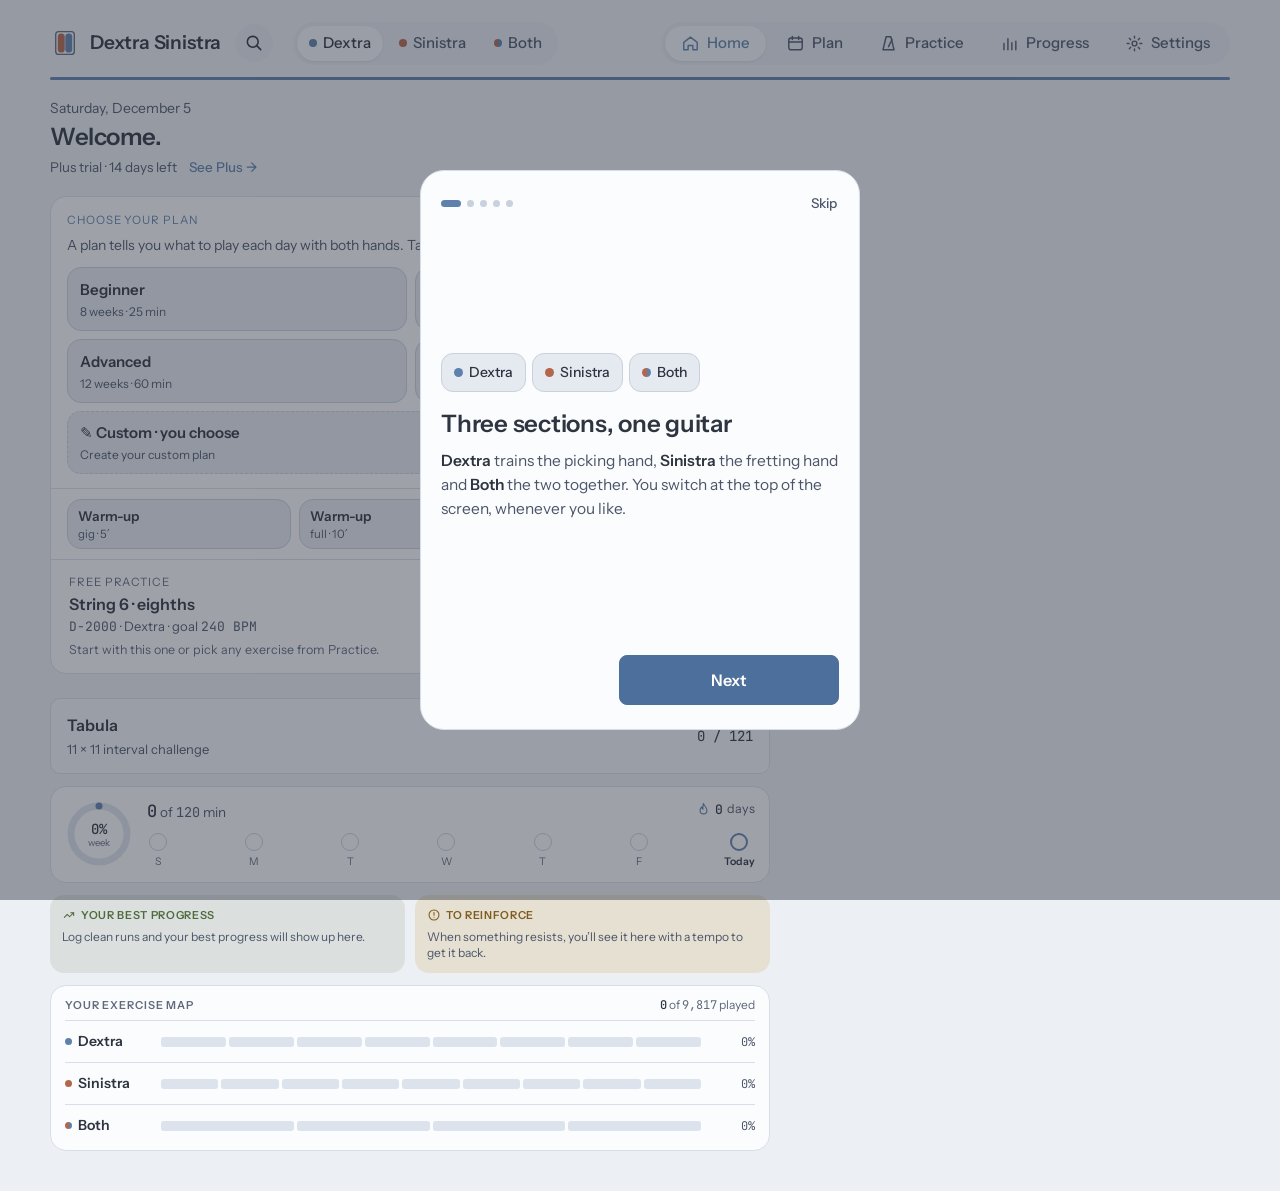
==== commit 545fcd5e: "Web: página legal completa, tipografías propias y contador de visitas sin cookies - legal.html y leg" ====
--- a/app/index.html
+++ b/app/index.html
@@ -15,7 +15,14 @@
 <link rel="icon" href="/icons/icon.svg" type="image/svg+xml">
 <link rel="apple-touch-icon" href="/icons/apple-touch-icon.png">
 <script>document.documentElement.classList.add("boot");setTimeout(function(){document.documentElement.classList.remove("boot")},8000);</script>
-<style>[hidden]{display:none!important}html,body{margin:0}
+<style>
+/* tipografías alojadas en la web (sin Google Fonts) */
+@font-face{font-family:"Instrument Sans";font-style:normal;font-weight:400;font-display:swap;src:url(/fonts/sans-400.woff) format("woff")}
+@font-face{font-family:"Instrument Sans";font-style:normal;font-weight:500;font-display:swap;src:url(/fonts/sans-500.woff) format("woff")}
+@font-face{font-family:"Instrument Sans";font-style:normal;font-weight:600 700;font-display:swap;src:url(/fonts/sans-600.woff) format("woff")}
+@font-face{font-family:"JetBrains Mono";font-style:normal;font-weight:400;font-display:swap;src:url(/fonts/mono-400.woff) format("woff")}
+@font-face{font-family:"JetBrains Mono";font-style:normal;font-weight:500 700;font-display:swap;src:url(/fonts/mono-500.woff) format("woff")}
+[hidden]{display:none!important}html,body{margin:0}
 /* mientras arranca la app solo se ve el icono: así no aparece un instante la pantalla sin montar */
 html.boot body{visibility:hidden}
 html.boot::after{content:"";position:fixed;inset:0;z-index:9999;background:#ECEFF4 url(/icons/icon-192.png) center/84px no-repeat}
@@ -23,8 +30,7 @@
 @media (display-mode: standalone){ header.top, .standbar{padding-top:max(10px, env(safe-area-inset-top))} body{overscroll-behavior-y:none} }</style>
 <script id="langgo">try{var l=JSON.parse(localStorage.getItem("dys-lang")||"null");if(l==="en"||(!l&&/^en\b/i.test(navigator.language||"")))location.replace("en.html");}catch(e){}</script>
 <title>Dextra Sinistra</title>
-<link rel="preconnect" href="https://fonts.googleapis.com">
-<link rel="stylesheet" href="https://fonts.googleapis.com/css2?family=Instrument+Sans:wght@400;500;600&family=JetBrains+Mono:wght@400;500&display=swap" media="print" onload="this.media=&#39;all&#39;">
+<link rel="preload" href="/fonts/sans-400.woff" as="font" type="font/woff" crossorigin>
 <style>
 /* Layout: inicio con la elección del día; después biblioteca + atril de la mano elegida. Nord: el acento lo pone la mano (azul Dextra, naranja Sinistra); claro u oscuro sigue al sistema. */
 :root{
@@ -1449,12 +1455,13 @@
       <details class="legal"><summary>Privacidad</summary><div>
         <p><b>Sin cuentas ni seguimiento.</b> La aplicación no pide registro, no usa analítica ni publicidad y no instala cookies de terceros.</p>
         <p><b>Dónde están tus datos.</b> Tus sesiones, notas y planes se guardan en este dispositivo, en el almacenamiento del navegador. No se envían a ningún servidor del titular. Si borras los datos del navegador o desinstalas la app, se pierden: usa «Exportar copia» para guardarlos.</p>
-        <p><b>Servicios externos.</b> Al abrir la app, el navegador descarga las tipografías desde Google Fonts y la página desde el alojamiento web, de modo que esos proveedores reciben tu dirección IP como en cualquier visita web.</p>
+        <p><b>Servicios externos.</b> Al abrir la app, el navegador descarga la página y sus tipografías desde el alojamiento web (Cloudflare), que recibe tu dirección IP como en cualquier visita web. No se conecta con Google Fonts ni con ningún otro servicio.</p>
         <p><b>Tus derechos.</b> Como el titular no guarda tus datos, puedes consultarlos, exportarlos y borrarlos tú mismo desde esta pantalla. Para cualquier duda: <a href="mailto:jcfabricalenta@gmail.com">jcfabricalenta@gmail.com</a>.</p></div></details>
       <details class="legal"><summary>Condiciones de uso</summary><div>
         <p>La app se ofrece para el estudio personal de la guitarra. Su contenido es orientativo y no sustituye a un profesor.</p>
         <p><b>Salud.</b> Practica sin dolor. Si notas dolor, hormigueo, pérdida de control de un dedo o tensión que no desaparece al parar, deja de practicar y consulta a un profesional sanitario. Haz pausas y calienta antes de trabajar tempos altos.</p>
-        <p>El titular puede actualizar los ejercicios y funciones. Estas condiciones se rigen por la legislación española.</p></div></details>
+        <p>El titular puede actualizar los ejercicios y funciones. Estas condiciones se rigen por la legislación española.</p>
+        <p>Texto completo y condiciones de venta de Plus: <a href="/legal#condiciones" target="_blank" rel="noopener">dextrasinistra.com/legal</a>.</p></div></details>
       <details class="legal"><summary>Créditos y licencias</summary><div>
         <p>Tipografías Instrument Sans y JetBrains Mono, bajo SIL Open Font License 1.1. Colores basados en la paleta Nord (licencia MIT). Sonido de cuerda sintetizado en el propio dispositivo.</p></div></details>
     </div>
@@ -1771,7 +1778,9 @@
     let d = 0; for(let i=0;i<Math.max(x.length,y.length);i++) d += Math.abs((x[i] ?? x[x.length-1]) - (y[i] ?? y[y.length-1])); return d; };
   const posOf = c => c.notes.reduce((a,n) => a + n.f, 0) / c.notes.length;
   /* conducción de voces: cada acorde elige la colocación más cercana al anterior */
-  function lead(first, options){ const seq = [first]; options.forEach(opts => { const prev = seq[seq.length-1]; seq.push(opts.slice().sort((a,b) => dist(prev,a) - dist(prev,b) || Math.abs(posOf(prev) - posOf(a)) - Math.abs(posOf(prev) - posOf(b)))[0]); }); return seq; }
+  /* v2.8.3 · conducción de voces: notas cercanas, pero sin saltos de más de 4 trastes si hay un acorde en la zona */
+  const cost = (a, b, f) => dist(a, b) + (Math.abs(posOf(a) - posOf(b)) > 4 || Math.abs(posOf(f) - posOf(b)) > 4 ? 1000 : 0);
+  function lead(first, options){ const seq = [first]; options.forEach(opts => { const prev = seq[seq.length-1]; seq.push(opts.slice().sort((a,b) => cost(prev,a,first) - cost(prev,b,first) || Math.abs(posOf(prev) - posOf(a)) - Math.abs(posOf(prev) - posOf(b)))[0]); }); return seq; }
   const II_V_I = {may:{n:"ii–V–I mayor", ch:[["m7",2],["7",7],["Maj7",0],["Maj7",0]], lab:"Dm7 · G7 · Cmaj7"},
                   men:{n:"ii–V–i menor", ch:[["m7♭5",2],["7",7],["m7",0],["m7",0]], lab:"Dm7♭5 · G7 · Cm7"}};
   const SEQS = [];
@@ -3521,7 +3530,7 @@
   });
 })();
 /* ======================= TABULA (las dos manos a la vez) =======================
-   Inspirada en la Interval Matrix de Jonathan Kreisberg. 11 × 11 piezas × 6 variantes = 726 ejercicios.
+   11 × 11 piezas × 6 variantes = 726 ejercicios.
    Fila: intervalo construido sobre la raíz. Columna: distancia entre raíces.
    Up / Down: las raíces suben o bajan. Ascend: raíz y luego el intervalo por encima.
    Descend: el intervalo por encima y cae a la raíz. Alternate: una pareja subiendo y la siguiente bajando.
@@ -3536,20 +3545,19 @@
   const VAR = [{k:"UA", n:"Up, Ascend", r:1, a:"asc"}, {k:"UD", n:"Up, Descend", r:1, a:"desc"}, {k:"UX", n:"Up, Alternate", r:1, a:"alt"},
                {k:"DA", n:"Down, Ascend", r:-1, a:"asc"}, {k:"DD", n:"Down, Descend", r:-1, a:"desc"}, {k:"DX", n:"Down, Alternate", r:-1, a:"alt"}];
   const LO = TUNE[6] + 1, HI = TUNE[1] + MAXF;
-  /* raíces desde un Do: el número de raíces (máx. 6) depende de lo que cabe en el mástil */
+  /* v2.8.1 · empiezan y acaban en Do: Up va del Do de la cuerda 6, traste 8 (C3) al Do de la cuerda 1, traste 8 (C5);
+     Down al revés. Las raíces suben por la distancia de la columna mientras la pareja cabe por debajo del Do de arriba. */
+  const C3 = 48, C5 = 72;
   function roots(ap, step, dir){
-    let best = null;
-    [48, 60, 72].forEach(st => {
-      if(st + ap > HI || st < LO) return;
-      const room = dir > 0 ? (HI - ap - st) : (st - LO);
-      const n = Math.min(6, Math.floor(room / step) + 1);
-      if(n >= 2 && (!best || n > best.n || (n === best.n && Math.abs(st - 60) < Math.abs(best.st - 60)))) best = {st, n};
-    });
-    return Array.from({length: best.n}, (_, k) => best.st + k * step * dir);
+    let n = 1; while(C3 + n * step + ap <= C5) n++;
+    const up = Array.from({length: n}, (_, k) => C3 + k * step);
+    return dir > 0 ? up : up.reverse();
   }
   /* digitación por posiciones: ventanas de 5 trastes; se cambia de posición solo cuando la línea no cabe */
   function fret(ms){
-    const cand = ms.map(m => [6,5,4,3,2,1].map(s => ({s, f:m - TUNE[s]})).filter(c => c.f >= 1 && c.f <= MAXF));
+    const top = ms.indexOf(Math.max(...ms));
+    const cand = ms.map((m, i) => [6,5,4,3,2,1].map(s => ({s, f:m - TUNE[s]})).filter(c => c.f >= 1 && c.f <= MAXF)
+      .filter(c => m === C3 ? c.s === 6 && c.f === 8 : m === C5 ? c.s === 1 && c.f === 8 : i === top ? c.s === 1 : true));
     const fits = (i, x) => cand[i].filter(c => c.f >= x && c.f <= x + 4);
     const out = []; let i = 0, prevX = null;
     while(i < ms.length){
@@ -3557,7 +3565,7 @@
       for(let x = 1; x <= MAXF - 4; x++){
         let j = i; while(j < ms.length && fits(j, x).length) j++;
         const len = j - i; if(!len) continue;
-        const d = prevX === null ? Math.abs(x - 5) : Math.abs(x - prevX);
+        const d = prevX === null ? Math.abs(x - 7) : Math.abs(x - prevX);
         if(!best || len > best.len || (len === best.len && d < best.d)) best = {x, len, d};
       }
       /* dentro de la ventana: cuerdas con el menor salto posible (programación dinámica) */
@@ -3581,23 +3589,29 @@
   IV.forEach((ra, ri) => IV.forEach((ca, ci) => VAR.forEach(v => {
     const ap = ri + 1, step = ci + 1, rs = roots(ap, step, v.r);
     const pairs = rs.map((r, k) => { const up = v.a === "asc" || (v.a === "alt" && k % 2 === 0); return up ? [r, r + ap] : [r + ap, r]; });
-    const ms = pairs.flat(), fr = fret(ms);
-    const steps = fr.map((n, i) => ({notes:[{s:n.s, f:n.f, d:n.d, k: i % 2 ? "U" : "D"}]})).concat([{rest:true}, {rest:true}]);
+    const c0 = v.r > 0 ? C3 : C5, c1 = v.r > 0 ? C5 : C3, flat = pairs.flat();
+    const pre = flat[0] !== c0, post = flat[flat.length - 1] !== c1;
+    const ms = (pre ? [c0] : []).concat(flat, post ? [c1] : []), fr = fret(ms);
+    const N = n => ({notes:[{s:n.s, f:n.f, d:n.d}]}), R = () => ({rest:true});
+    let q = 0; const seq = [];
+    if(pre){ seq.push(N(fr[q++]), R()); }
+    flat.forEach(() => seq.push(N(fr[q++])));
+    if(post){ seq.push(N(fr[q++]), R()); }
+    seq.push(R(), R());
+    const steps = seq.map((st, i) => { if(st.notes) st.notes[0].k = i % 2 ? "U" : "D"; return st; });
     const info = steps.map((_, i) => ({b: Math.floor(i / 2), k: i % 2, sub: 2}));
     const names = pairs.map(([a, b]) => NN[a % 12] + " " + NN[b % 12]).join(" · ");
     const shifts = fr.reduce((c, n, i) => c + (i && n.x !== fr[i-1].x ? 1 : 0), 0);
     const lo = Math.min(...fr.filter(n => n.f).map(n => n.f)), hi = Math.max(...fr.map(n => n.f));
     const tip = EN
-      ? [`Interval: ${IVN[ri]} built on each root. Roots ${v.r > 0 ? "rise" : "fall"} by a ${IVN[ci]} from C (${rs.length} roots).`,
+      ? [`Interval: ${IVN[ri]} built on each root. Roots ${v.r > 0 ? "rise" : "fall"} by a ${IVN[ci]}, ` + (v.r > 0 ? `from the C on string 6, fret 8, to the C on string 1, fret 8, two octaves up` : `from the C on string 1, fret 8, down to the C on string 6, fret 8`) + ` (${rs.length} roots).`,
          v.a === "asc" ? "Ascend: root first, then the interval above." : v.a === "desc" ? "Descend: the interval above first, landing on the root." : "Alternate: one pair rising (root first), the next falling onto the root.",
-         `Notes: ${names}.`, "Eighth notes with alternate picking: the first note of each pair is on the beat; the last beat is a rest to start again.",
-         `Suggested fingering between frets ${lo} and ${hi}` + (shifts ? `, with ${shifts} position shift${shifts > 1 ? "s" : ""}.` : ", without shifting position."),
-         "Inspired by Jonathan Kreisberg's Interval Matrix."].join(" ")
-      : [`Intervalo: ${IVN[ri]} construida sobre cada raíz. Las raíces ${v.r > 0 ? "suben" : "bajan"} por ${IVN[ci]} desde Do (${rs.length} raíces).`,
+         `Notes: ${names}.`, "Eighth notes with alternate picking: the first note of each pair is on the beat. The starting and closing C each take a beat of their own; the last beat is a rest to start again.",
+         `Suggested fingering between frets ${lo} and ${hi}` + (shifts ? `, with ${shifts} position shift${shifts > 1 ? "s" : ""}.` : ", without shifting position.")].join(" ")
+      : [`Intervalo: ${IVN[ri]} construida sobre cada raíz. Las raíces ${v.r > 0 ? "suben" : "bajan"} por ${IVN[ci]}, ` + (v.r > 0 ? `desde el Do de la cuerda 6, traste 8, hasta el Do de la cuerda 1, traste 8, dos octavas por encima` : `desde el Do de la cuerda 1, traste 8, hasta el Do de la cuerda 6, traste 8`) + ` (${rs.length} raíces).`,
          v.a === "asc" ? "Ascend: la raíz y luego el intervalo por encima." : v.a === "desc" ? "Descend: el intervalo por encima y cae a la raíz." : "Alternate: una pareja subiendo (primero la raíz) y la siguiente bajando a la raíz.",
-         `Notas: ${names}.`, "Corcheas con púa alternate: la primera nota de cada pareja va en el tiempo; el último tiempo es silencio para volver a empezar.",
-         `Digitación sugerida entre los trastes ${lo} y ${hi}` + (shifts ? `, con ${shifts} cambio${shifts > 1 ? "s" : ""} de posición.` : ", sin cambiar de posición."),
-         "Inspirado en la Interval Matrix de Jonathan Kreisberg."].join(" ");
+         `Notas: ${names}.`, "Corcheas con púa alternate: la primera nota de cada pareja va en el tiempo. El Do de salida y el de llegada ocupan cada uno su tiempo; el último tiempo es silencio para volver a empezar.",
+         `Digitación sugerida entre los trastes ${lo} y ${hi}` + (shifts ? `, con ${shifts} cambio${shifts > 1 ? "s" : ""} de posición.` : ", sin cambiar de posición.")].join(" ");
     const code = `T-${ra}.${ca}-${v.k}`;
     items.push({id:code, code, h:"A", b:"tab", cat:(EN ? "Row " : "Fila ") + ra, name:`Tabula ${ra} · ${ca} · ${v.n}`, name_es:`Tabula ${ra} · ${ca} · ${v.n}`,
       sub:2, steps, parsed:steps, info, nBeats:steps.length / 2, beats:[2], mixed:false, subLabel:SUBN[2], shared:false,
@@ -4075,7 +4089,7 @@
 { const _show = show; show = function(v){ if(v !== "practice") listenStop(); _show(v); }; }
 
 /* ============ Ajustes, datos, acerca de y legal ============ */
-const APP_VER = "2.6.2 · noviembre 2026";
+const APP_VER = "2.9 · noviembre 2026";
 const PREF = Object.assign({theme:"auto", count:true, sub:false, wake:true}, LS.get("dys-prefs", {}));
 const savePrefs = () => LS.set("dys-prefs", PREF);
 function applyTheme(){
@@ -6214,12 +6228,12 @@
   const TT = EN ? {
     title:"Tabula", sub:"Interval challenge · both hands", pieces:"pieces", rows:"Interval on the root", cols:"Distance between roots",
     how:"Each piece combines an interval built on the root (row) with the distance between roots (column), in 6 variants. A piece is complete when its 6 variants are logged as clean at %s BPM or more.",
-    credit:"Inspired by Jonathan Kreisberg's Interval Matrix.", pick:"Choose a piece", play:"Play", best:"clean record", none:"no record", lock:"Plus",
+    credit:"", pick:"Choose a piece", play:"Play", best:"clean record", none:"no record", lock:"Plus",
     legend:"● clean at the goal tempo · ◐ logged below it · ○ not yet", free:"The first row is free.", back:"Back to Tabula", home:"Tabula", homeSub:"11 × 11 interval challenge"
   } : {
     title:"Tabula", sub:"Reto de intervalos · las dos manos", pieces:"piezas", rows:"Intervalo sobre la raíz", cols:"Distancia entre raíces",
     how:"Cada pieza combina un intervalo construido sobre la raíz (fila) con la distancia entre raíces (columna), en 6 variantes. Una pieza está completa cuando sus 6 variantes están registradas como limpias a %s BPM o más.",
-    credit:"Inspirado en la Interval Matrix de Jonathan Kreisberg.", pick:"Elige una pieza", play:"Tocar", best:"récord limpio", none:"sin registro", lock:"Plus",
+    credit:"", pick:"Elige una pieza", play:"Tocar", best:"récord limpio", none:"sin registro", lock:"Plus",
     legend:"● limpia al tempo objetivo · ◐ registrada por debajo · ○ pendiente", free:"La primera fila es gratis.", back:"Volver a Tabula", home:"Tabula", homeSub:"Reto de intervalos 11 × 11"
   };
   const css = document.createElement("style");
@@ -6294,7 +6308,7 @@
         list.map(e => { const b = bestOf(e.id), lock = !isPlus() && !free(e);
           return `<button type="button" class="tbv" data-id="${e.id}"><span><b>${e.vn}</b><small>${e.code}</small></span><span class="st${b >= TAB.GOAL ? " ok" : ""}">${lock ? TT.lock : b ? b + " BPM" : TT.none}</span></button>`; }).join("") + `</div>`;
     } else h += `<p style="margin:0">${TT.pick}</p>`;
-    h += `</div><p class="tbcredit">${TT.credit}</p>`;
+    h += `</div>` + (TT.credit ? `<p class="tbcredit">${TT.credit}</p>` : "");
     view.innerHTML = h;
     view.querySelectorAll(".pc").forEach(b => b.onclick = () => { sel = b.dataset.k; render(); $("#tbPanel").scrollIntoView({block:"nearest", behavior:"smooth"}); });
     view.querySelectorAll(".tbv").forEach(b => b.onclick = () => open(b.dataset.id));
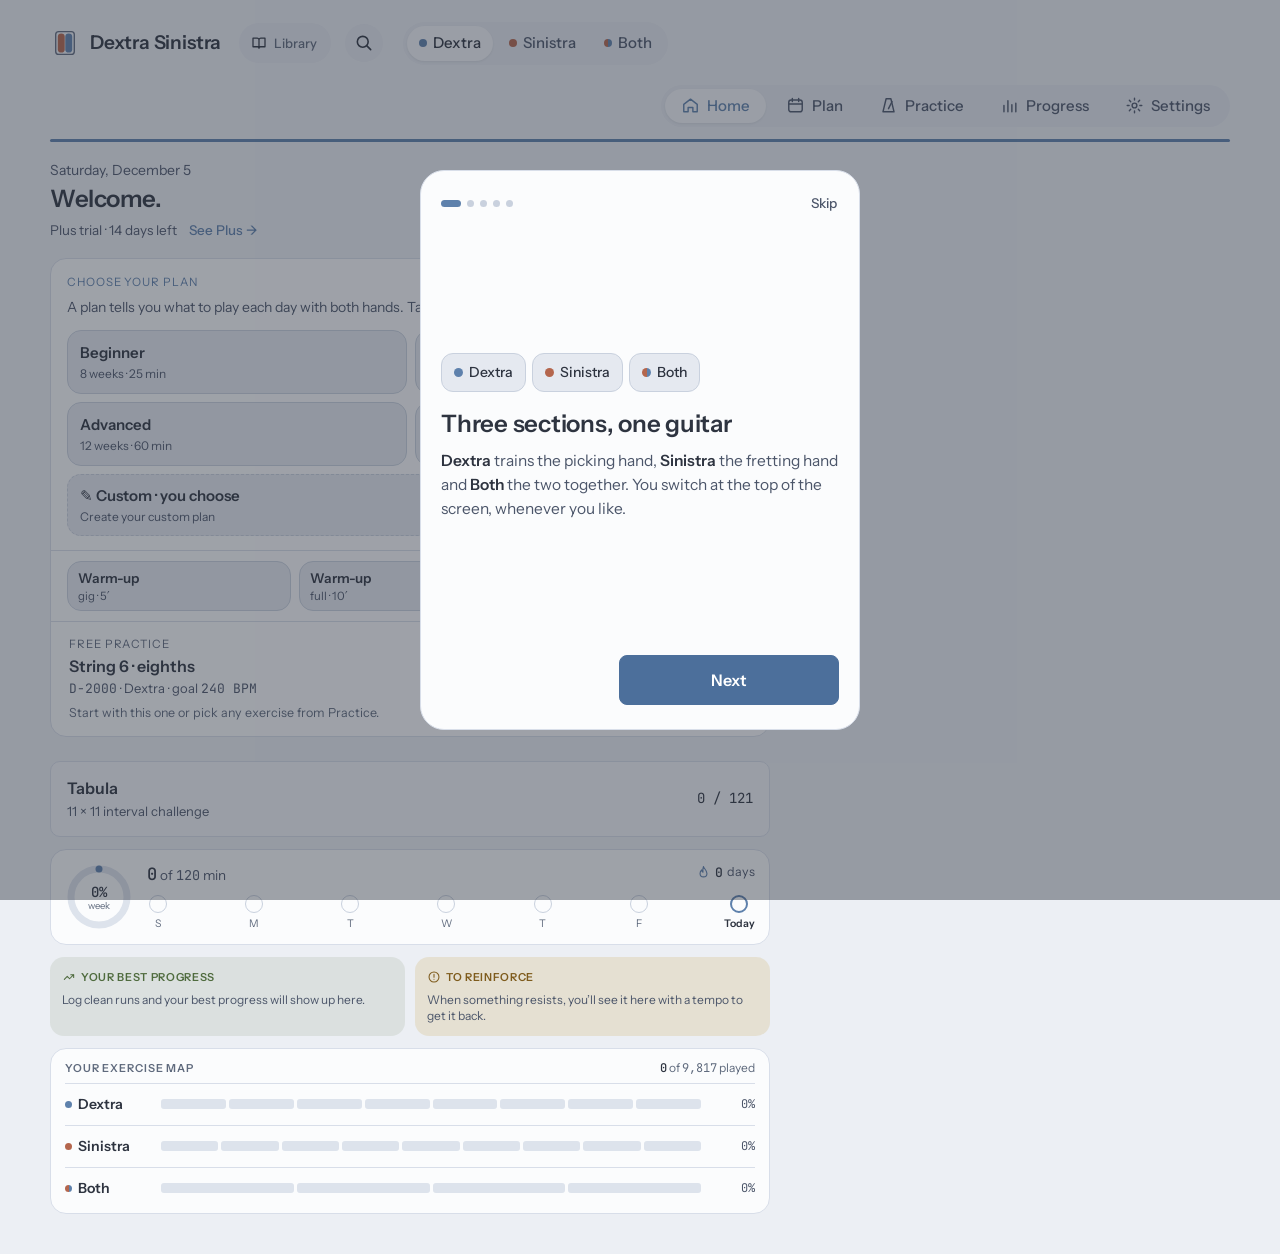
==== commit 30a6eb18: "Versión 2.10: biblioteca visible y con orden - Botón «Biblioteca» con nombre en la barra de arriba (" ====
--- a/app/index.html
+++ b/app/index.html
@@ -4089,7 +4089,7 @@
 { const _show = show; show = function(v){ if(v !== "practice") listenStop(); _show(v); }; }
 
 /* ============ Ajustes, datos, acerca de y legal ============ */
-const APP_VER = "2.9 · noviembre 2026";
+const APP_VER = "2.10 · noviembre 2026";
 const PREF = Object.assign({theme:"auto", count:true, sub:false, wake:true}, LS.get("dys-prefs", {}));
 const savePrefs = () => LS.set("dys-prefs", PREF);
 function applyTheme(){
@@ -6543,5 +6543,61 @@
   try{ const ex = exById(S0.cur); if(ex && ex.b === "voi") renderTab(ex); }catch(e){}
 }
 </script>
+<script>
+/* ============ v2.10 · biblioteca visible y con orden ============
+   En el móvil la biblioteca estaba detrás de un icono de tres rayas: ahora es un botón «Biblioteca» en Practicar
+   y en la barra de arriba de todas las pantallas. Selector de orden (se recuerda) que siguen también las flechas ‹ ›. */
+{
+  const EN = window.DS_LANG === "en", LOC = EN ? "en-US" : "es-ES";
+  const T = EN ? {lib: "Library", all: n => `Library · ${n} exercises`, sort: "Order",
+                  o: {prog: "Progression (I → V)", num: "By number", todo: "Not practiced first", old: "Least recent first"}}
+               : {lib: "Biblioteca", all: n => `Biblioteca · ${n} ejercicios`, sort: "Orden",
+                  o: {prog: "Progresión (I → V)", num: "Por número", todo: "Sin practicar primero", old: "Menos recientes primero"}};
+  const BOOK = '<svg viewBox="0 0 24 24" aria-hidden="true"><path d="M4 5.5h5.5A2.5 2.5 0 0 1 12 8v11a2 2 0 0 0-2-2H4zM20 5.5h-5.5A2.5 2.5 0 0 0 12 8v11a2 2 0 0 1 2-2h6z"/></svg>';
+  const css = document.createElement("style");
+  css.textContent = `
+  .standbar .iconbtn.libbtn10{width:auto;padding:0 13px 0 10px;gap:6px;border-radius:999px;font:500 14px var(--f-ui);white-space:nowrap}
+  .libbtn10 svg{width:18px;height:18px;fill:none;stroke:currentColor;stroke-width:1.7;stroke-linejoin:round}
+  .libtop10{display:inline-flex;align-items:center;gap:6px;height:40px;padding:0 14px 0 11px;border:0;border-radius:999px;background:var(--surface);color:var(--fg);font:500 14.5px var(--f-ui);white-space:nowrap;cursor:pointer;flex:none}
+  .libtop10 svg{width:18px;height:18px;fill:none;stroke:currentColor;stroke-width:1.7;stroke-linejoin:round}
+  @media (max-width:760px){ header.top .brand .libtop10{margin-left:auto} header.top .brand .libtop10 + .gsbtn{margin-left:0} }
+  @media (min-width:761px){ header.top .brand .libtop10{margin-left:8px} }
+  @media (max-width:400px){ header.top .brand h1{white-space:nowrap;font-size:19px} header.top .brand{gap:8px} .libtop10{padding:0 12px 0 10px;font-size:14px}
+    .standbar #gsOpen2{display:none} .standbar .iconbtn.libbtn10{padding:0 11px 0 9px} }
+  #sortSel{flex:0 1 auto;max-width:52%}`;
+  document.head.appendChild(css);
+
+  /* 1 · botón con nombre en Practicar */
+  const lb = $("#libBtn"); lb.classList.add("libbtn10"); lb.innerHTML = BOOK + `<span>${T.lib}</span>`; lb.setAttribute("aria-label", T.lib);
+
+  /* 2 · orden */
+  const sel = document.createElement("select"); sel.id = "sortSel"; sel.setAttribute("aria-label", T.sort);
+  sel.innerHTML = Object.entries(T.o).map(([k, v]) => `<option value="${k}">${v}</option>`).join("");
+  sel.value = T.o[PREF.sort] ? PREF.sort : "prog";
+  $("#lvl").after(sel);
+  sel.onchange = () => { PREF.sort = sel.value; savePrefs(); renderList(); };
+  const num = e => typeof e.num === "number" ? e.num : 1e9;
+  function sortEx(xs){
+    if(S0.fav) return xs;   /* los favoritos van en el orden en que los guardaste */
+    const m = T.o[PREF.sort] ? PREF.sort : "prog", ks = Object.keys(BRANCHES), bi = b => { const i = ks.indexOf(b); return i < 0 ? 99 : i; };
+    const prog = (a, b) => a.lvl - b.lvl || bi(a.b) - bi(b.b) || num(a) - num(b);
+    const arr = xs.map((e, i) => [e, i]), tie = (a, b) => a[1] - b[1];
+    if(m === "num") arr.sort((a, b) => num(a[0]) - num(b[0]) || tie(a, b));
+    else if(m === "todo"){ const L = new Set(Store.items.map(x => x.ex)); arr.sort((a, b) => (L.has(a[0].id) - L.has(b[0].id)) || prog(a[0], b[0]) || tie(a, b)); }
+    else if(m === "old"){ const last = {}; Store.items.forEach(x => { if(!last[x.ex] || x.t > last[x.ex]) last[x.ex] = x.t; });
+      arr.sort((a, b) => (last[a[0].id] || 0) - (last[b[0].id] || 0) || prog(a[0], b[0]) || tie(a, b)); }
+    else arr.sort((a, b) => prog(a[0], b[0]) || tie(a, b));
+    return arr.map(x => x[0]);
+  }
+  { const f = filtered; filtered = function(){ return sortEx(f()); }; }
+  renderList();
+
+  /* 3 · acceso siempre visible: botón «Biblioteca» en la barra de arriba, junto a la lupa */
+  const openLib = () => { show("practice"); document.body.classList.add("libopen"); window.scrollTo(0, 0); };
+  const tb = document.createElement("button"); tb.type = "button"; tb.className = "libtop10"; tb.id = "libTop";
+  tb.innerHTML = BOOK + `<span>${T.lib}</span>`; tb.title = T.all(ALL.size.toLocaleString(LOC)); tb.onclick = openLib;
+  const gs = $("#gsOpen"); gs ? gs.before(tb) : $("header.top .brand").append(tb);
+}
+</script>
 </body>
 </html>
